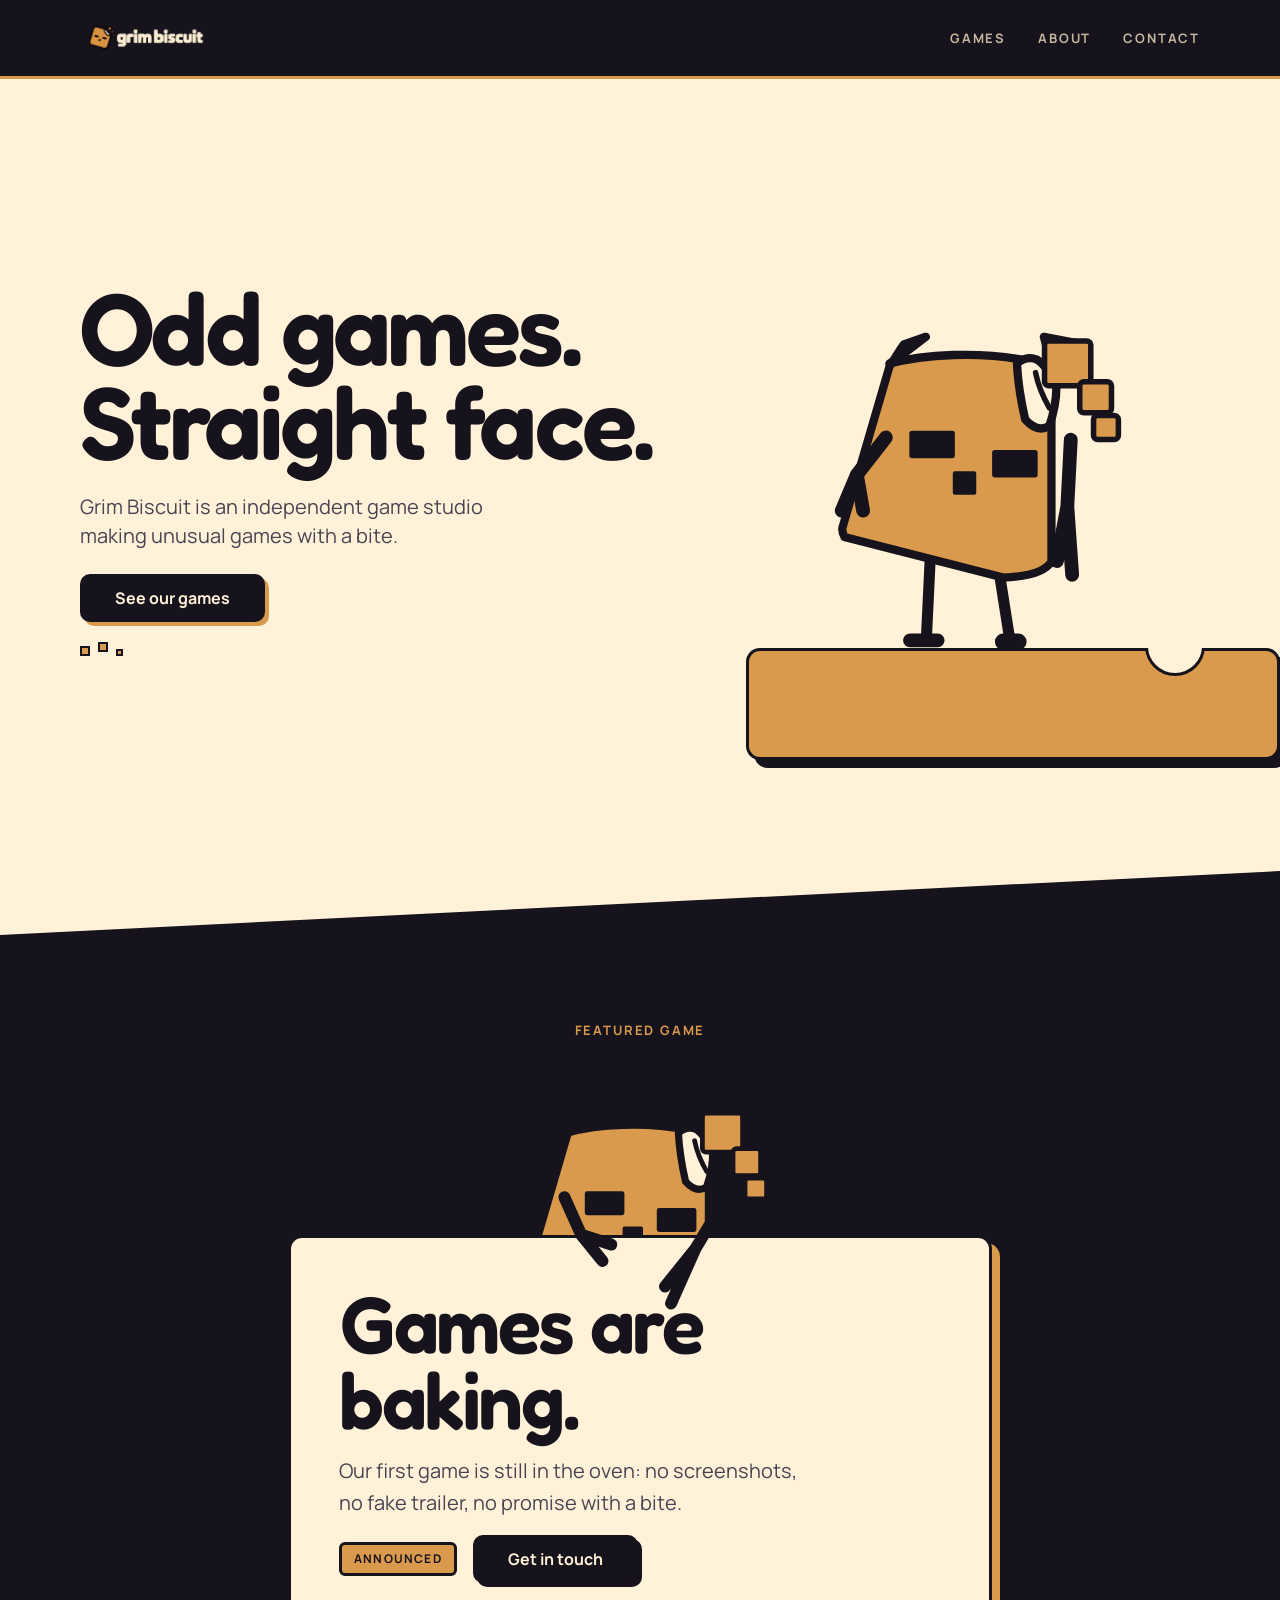
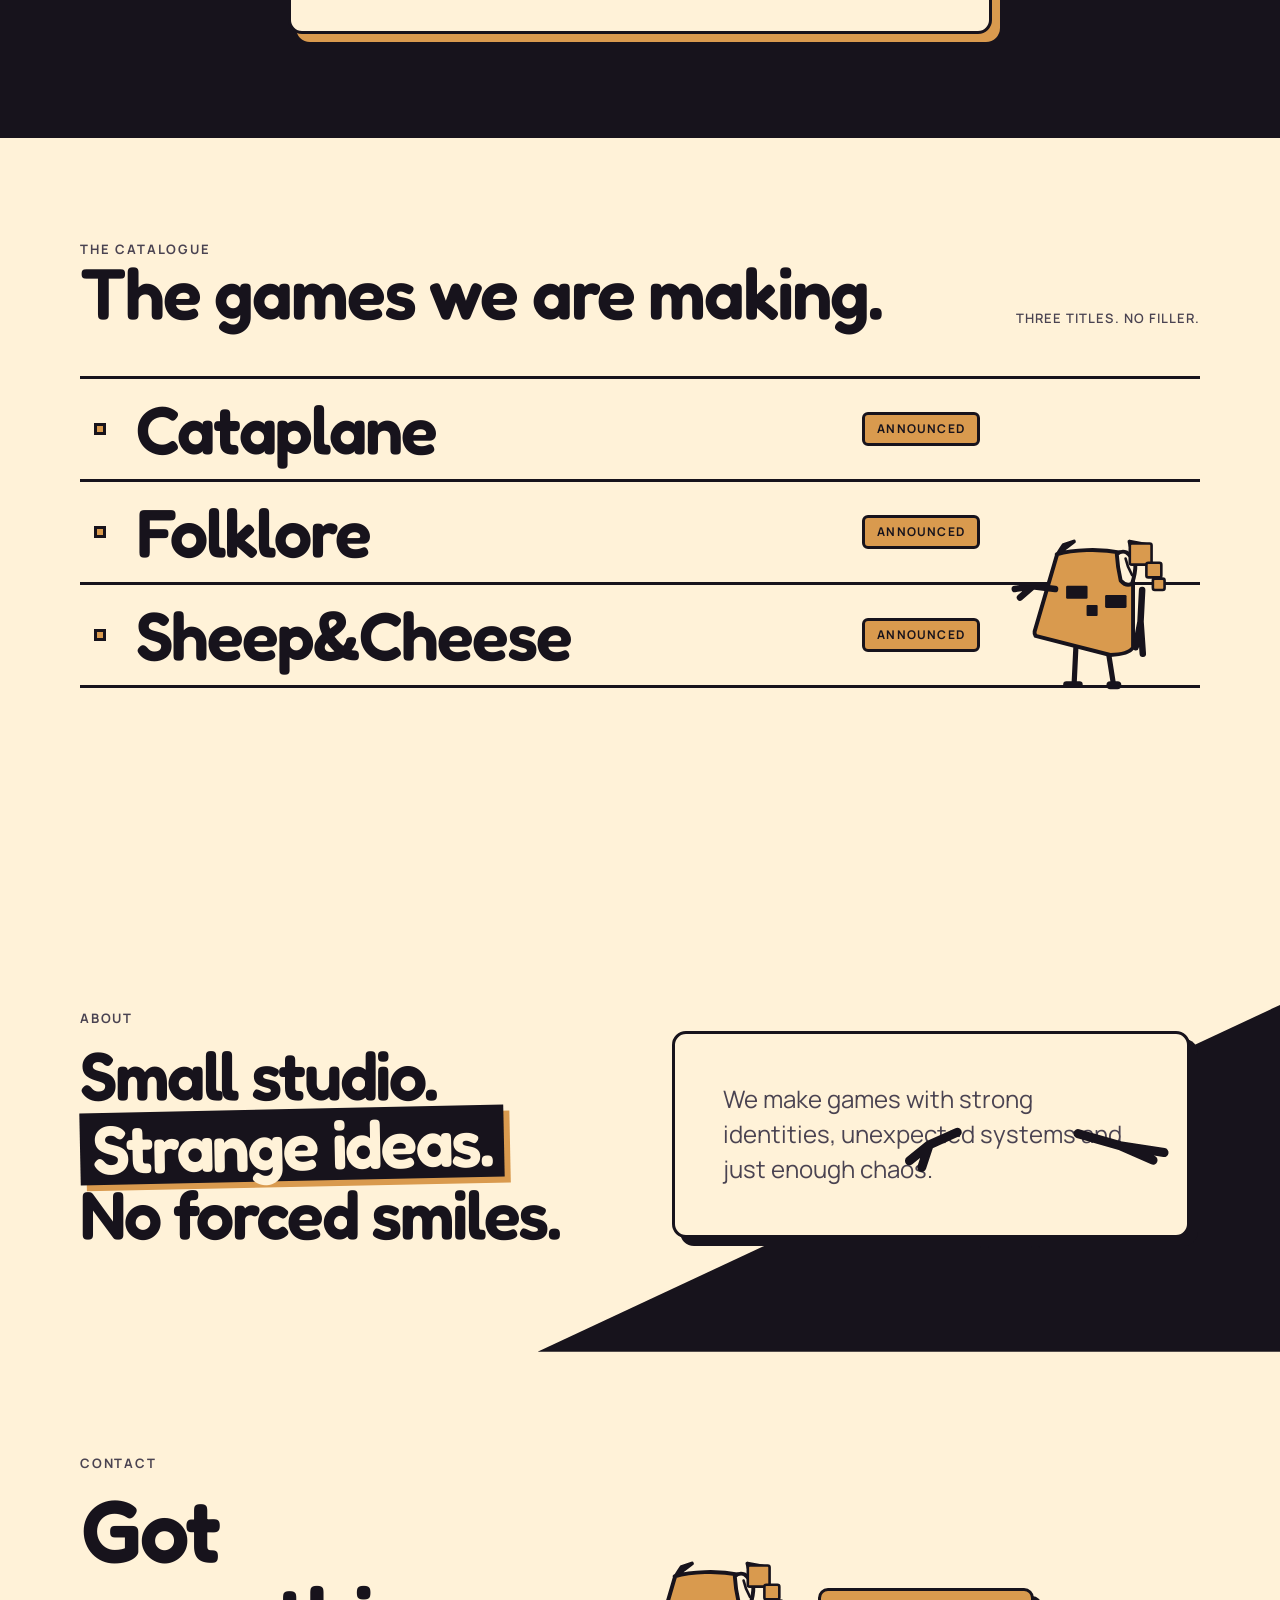
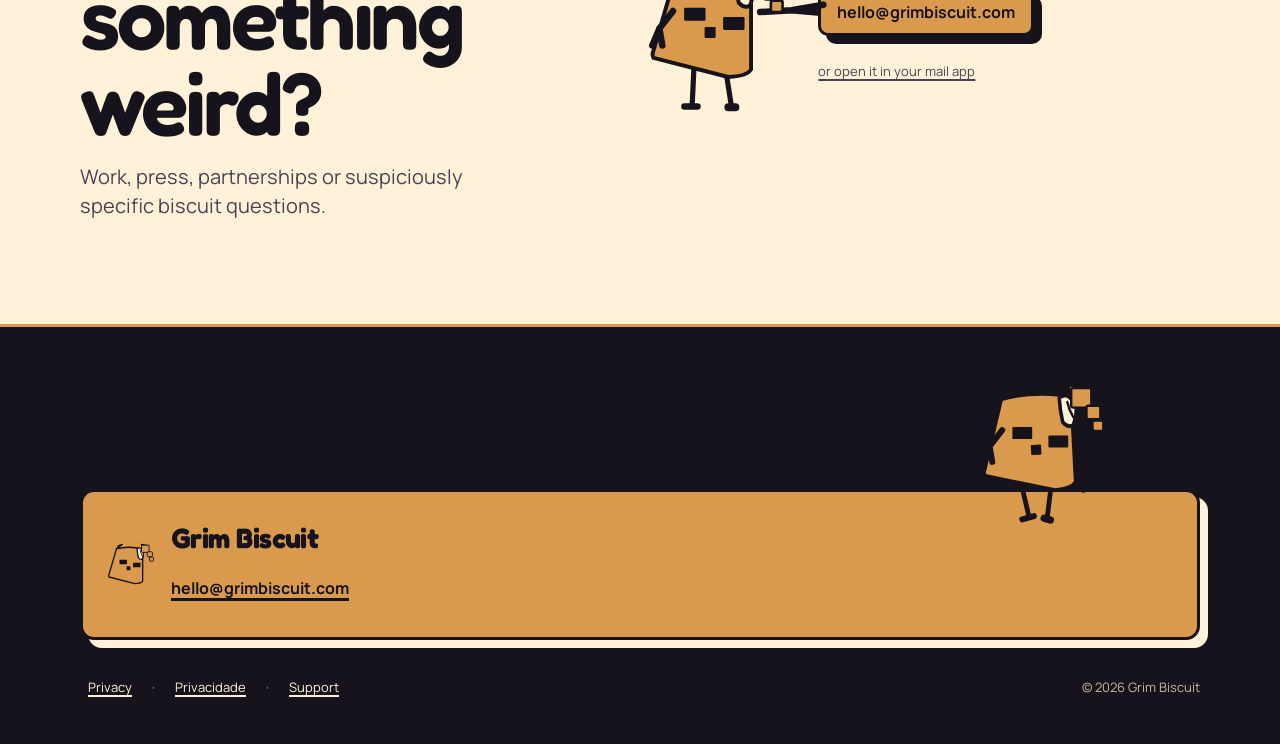
==== index.html @ 2c9b69d3 "Publica site Grim Biscuit" ====
<!DOCTYPE html><html lang="en" class="display_fb883786-module__F76nvG__variable body_460a41cd-module__pSrDgW__variable"><head><meta charSet="utf-8"/><meta name="viewport" content="width=device-width, initial-scale=1"/><link rel="preload" href="/_next/static/media/Fredoka-s.p.3j9n-jqs50_oa.ttf" as="font" crossorigin="" type="font/ttf"/><link rel="preload" href="/_next/static/media/Manrope-s.p.0nrgw8_4xg_io.ttf" as="font" crossorigin="" type="font/ttf"/><link rel="preload" as="image" href="/brand/logo-wordmark.webp"/><link rel="stylesheet" href="/_next/static/chunks/0l8lyw4lh-49i.css" data-precedence="next"/><link rel="stylesheet" href="/_next/static/chunks/3rcil-otatsia.css" data-precedence="next"/><link rel="preload" as="script" fetchPriority="low" href="/_next/static/chunks/3s6nzrbk-8mnv.js"/><script src="/_next/static/chunks/19mx3mg6lkumu.js" async=""></script><script src="/_next/static/chunks/3kmozkq6tgqnz.js" async=""></script><script src="/_next/static/chunks/344n2zhqbh4pn.js" async=""></script><script src="/_next/static/chunks/turbopack-0ol8c8yjy8j3w.js" async=""></script><script src="/_next/static/chunks/0h2qsuyze9ds1.js" async=""></script><script src="/_next/static/chunks/2r3dvkb7lp1qg.js" async=""></script><script src="/_next/static/chunks/08v04-cgp-zya.js" async=""></script><script src="/_next/static/chunks/1h_f3yjgb6d45.js" async=""></script><script src="/_next/static/chunks/0ot25o79k65fx.js" async=""></script><title>Grim Biscuit — Odd games. Straight face.</title><meta name="description" content="Grim Biscuit is an independent game studio making unusual games with a bite."/><link rel="manifest" href="/site.webmanifest"/><link rel="canonical" href="https://grimbiscuit.com/"/><meta property="og:title" content="Grim Biscuit — Odd games. Straight face."/><meta property="og:description" content="Grim Biscuit is an independent game studio making unusual games with a bite."/><meta property="og:url" content="https://grimbiscuit.com/"/><meta property="og:site_name" content="Grim Biscuit"/><meta property="og:image" content="https://grimbiscuit.com/brand/og-cover.png"/><meta property="og:image:width" content="1200"/><meta property="og:image:height" content="630"/><meta property="og:image:alt" content="Grim Biscuit"/><meta property="og:type" content="website"/><meta name="twitter:card" content="summary_large_image"/><meta name="twitter:title" content="Grim Biscuit — Odd games. Straight face."/><meta name="twitter:description" content="Grim Biscuit is an independent game studio making unusual games with a bite."/><meta name="twitter:image" content="https://grimbiscuit.com/brand/og-cover.png"/><link rel="icon" href="/favicon.ico"/><link rel="icon" href="/icons/icon-32.png" type="image/png" sizes="32x32"/><link rel="icon" href="/icons/icon-192.png" type="image/png" sizes="192x192"/><link rel="apple-touch-icon" href="/apple-touch-icon.png" sizes="180x180" type="image/png"/><meta name="next-size-adjust" content=""/><script src="/_next/static/chunks/0cz1d0mv5g_q7.js" noModule=""></script></head><body><div hidden=""><!--$--><!--/$--></div><a class="skip-link" href="#main">Skip to content</a><header class="site-header"><div class="site-header__inner container"><a class="site-header__brand" aria-label="Grim Biscuit" href="/"><span class="brand-mark site-header__mark" data-brand-mark="true"><div class="GrimMascot-module__C0FOjG__wrap GrimMascot-module__C0FOjG__mark" data-mascot-state="idle"><svg viewBox="116 78 428 374" class="GrimMascot-module__C0FOjG__svg GrimMascot-module__C0FOjG__back" data-grim-mascot="true" data-mascot-part="back" role="presentation" aria-hidden="true"><g><g id="mascot-body"><path d="M 220,102 L 252,91 C 242,99 224,113 199,130 C 250,116 330,112 396,125 C 420,132 435,150 441,161 L 423,91 L 480,102 L 480,138 L 441,161 Q 437,174 434,183 L 434,417 Q 420,438 364,440 L 134,381 Q 130,373 131,368 L 199,135 Q 214,110 220,102 Z" fill="#D99A4E" stroke="#17131C" stroke-width="12" stroke-linejoin="round"/><rect x="291" y="286" width="34" height="34" rx="3" fill="#17131C"/></g><g id="mascot-bite-filling"><path d="M 384,130 Q 398,118 413,124 C 420,128 435,145 441,160 C 442,182 437,202 431,220 Q 414,231 396,211 Q 386,168 384,130 Z" fill="#FFF2D8" stroke="#17131C" stroke-width="12" stroke-linejoin="round"/><path d="M 411,143 Q 416,168 431,194" fill="none" stroke="#17131C" stroke-width="8" stroke-linecap="round"/></g><g id="mascot-eye-left"><g transform="translate(261 247)"><rect x="-33" y="-20" width="66" height="40" rx="4" fill="#17131C"/></g></g><g id="mascot-eye-right"><g transform="translate(381 275)"><rect x="-33" y="-20" width="66" height="40" rx="4" fill="#17131C"/></g></g><g id="mascot-crumb-1"><rect x="424" y="97" width="67" height="65" rx="6" fill="#D99A4E" stroke="#17131C" stroke-width="8"/></g><g id="mascot-crumb-2"><rect x="475" y="156" width="46" height="45" rx="6" fill="#D99A4E" stroke="#17131C" stroke-width="8"/></g><g id="mascot-crumb-3"><rect x="495" y="205" width="36" height="35" rx="6" fill="#D99A4E" stroke="#17131C" stroke-width="8"/></g></g></svg></div></span><img alt="Grim Biscuit" loading="eager" width="1086" height="362" decoding="async" data-nimg="1" class="site-header__wordmark" style="color:transparent" src="/brand/logo-wordmark.webp"/></a><nav class="site-nav site-nav--desktop" aria-label="Primary navigation"><a href="#games">Games</a><a href="#about">About</a><a href="#contact">Contact</a></nav><button class="menu-toggle" type="button" aria-expanded="false" aria-controls="mobile-navigation" aria-label="Open navigation menu"><span aria-hidden="true"></span><span aria-hidden="true"></span><span aria-hidden="true"></span></button><nav id="mobile-navigation" class="site-nav site-nav--mobile" aria-label="Mobile navigation" aria-hidden="true"><a tabindex="-1" href="#games">Games</a><a tabindex="-1" href="#about">About</a><a tabindex="-1" href="#contact">Contact</a><a class="btn btn-primary" tabindex="-1" href="#games">See our games</a><a class="site-nav__mail" href="mailto:hello@grimbiscuit.com" tabindex="-1">hello@grimbiscuit.com</a></nav></div></header><div class="scroll-progress" aria-hidden="true"><div class="scroll-progress__bar"></div></div><main id="main"><div class="route-transition"><!--$?--><template id="B:0"></template><div class="loading-screen" role="status" aria-label="Loading"><span class="brand-mark loading-screen__mark" data-brand-mark="true"><div class="GrimMascot-module__C0FOjG__wrap GrimMascot-module__C0FOjG__mark" data-mascot-state="loading"><svg viewBox="116 78 428 374" class="GrimMascot-module__C0FOjG__svg GrimMascot-module__C0FOjG__back" data-grim-mascot="true" data-mascot-part="back" role="presentation" aria-hidden="true"><g><g id="mascot-body"><path d="M 220,102 L 252,91 C 242,99 224,113 199,130 C 250,116 330,112 396,125 C 420,132 435,150 441,161 L 423,91 L 480,102 L 480,138 L 441,161 Q 437,174 434,183 L 434,417 Q 420,438 364,440 L 134,381 Q 130,373 131,368 L 199,135 Q 214,110 220,102 Z" fill="#D99A4E" stroke="#17131C" stroke-width="12" stroke-linejoin="round"/><rect x="291" y="286" width="34" height="34" rx="3" fill="#17131C"/></g><g id="mascot-bite-filling"><path d="M 384,130 Q 398,118 413,124 C 420,128 435,145 441,160 C 442,182 437,202 431,220 Q 414,231 396,211 Q 386,168 384,130 Z" fill="#FFF2D8" stroke="#17131C" stroke-width="12" stroke-linejoin="round"/><path d="M 411,143 Q 416,168 431,194" fill="none" stroke="#17131C" stroke-width="8" stroke-linecap="round"/></g><g id="mascot-eye-left"><g transform="translate(261 247)"><rect x="-33" y="-20" width="66" height="40" rx="4" fill="#17131C"/></g></g><g id="mascot-eye-right"><g transform="translate(381 275)"><rect x="-33" y="-20" width="66" height="40" rx="4" fill="#17131C"/></g></g><g id="mascot-crumb-1"><rect x="424" y="97" width="67" height="65" rx="6" fill="#D99A4E" stroke="#17131C" stroke-width="8"/></g><g id="mascot-crumb-2"><rect x="475" y="156" width="46" height="45" rx="6" fill="#D99A4E" stroke="#17131C" stroke-width="8"/></g><g id="mascot-crumb-3"><rect x="495" y="205" width="36" height="35" rx="6" fill="#D99A4E" stroke="#17131C" stroke-width="8"/></g></g></svg></div></span></div><!--/$--></div></main><footer class="site-footer" data-scene="sit"><div class="site-footer__inner container"><div class="sit" style="--m-body-bottom:0.696875" data-sit="true" data-kicking="false"><div class="sit__mascot" aria-hidden="true"><div class="GrimMascot-module__C0FOjG__wrap" data-mascot-state="idle"><svg viewBox="0 0 640 640" class="GrimMascot-module__C0FOjG__svg GrimMascot-module__C0FOjG__back" data-grim-mascot="true" data-mascot-part="back" role="presentation" aria-hidden="true"><g><g id="mascot-leg-left" transform="rotate(-16 258 418)"><path d="M 258,418 L 253,523" fill="none" stroke="#17131C" stroke-width="16" stroke-linecap="round"/><path d="M 229,531 L 269,531" fill="none" stroke="#17131C" stroke-width="20" stroke-linecap="round"/></g><g id="mascot-leg-right" transform="rotate(16 357 424)"><path d="M 357,424 L 373,526" fill="none" stroke="#17131C" stroke-width="16" stroke-linecap="round"/><path d="M 364,533 L 386,533" fill="none" stroke="#17131C" stroke-width="24" stroke-linecap="round"/></g><g id="mascot-body" transform="rotate(-3 299 321)"><path d="M 220,102 L 252,91 C 242,99 224,113 199,130 C 250,116 330,112 396,125 C 420,132 435,150 441,161 L 423,91 L 480,102 L 480,138 L 441,161 Q 437,174 434,183 L 434,417 Q 420,438 364,440 L 134,381 Q 130,373 131,368 L 199,135 Q 214,110 220,102 Z" fill="#D99A4E" stroke="#17131C" stroke-width="12" stroke-linejoin="round"/><rect x="291" y="286" width="34" height="34" rx="3" fill="#17131C"/></g><g id="mascot-bite-filling"><path d="M 384,130 Q 398,118 413,124 C 420,128 435,145 441,160 C 442,182 437,202 431,220 Q 414,231 396,211 Q 386,168 384,130 Z" fill="#FFF2D8" stroke="#17131C" stroke-width="12" stroke-linejoin="round"/><path d="M 411,143 Q 416,168 431,194" fill="none" stroke="#17131C" stroke-width="8" stroke-linecap="round"/></g><g id="mascot-arm-left"><path d="M 194,237 L 152,291 M 152,291 L 130,343 M 152,291 L 161,343" fill="none" stroke="#17131C" stroke-width="20" stroke-linecap="round"/></g><g id="mascot-arm-right"><path d="M 462,240 L 457,337 M 457,337 L 442,416 M 457,337 L 464,436" fill="none" stroke="#17131C" stroke-width="20" stroke-linecap="round"/></g><g id="mascot-eye-left"><g transform="translate(261 247)"><rect x="-33" y="-20" width="66" height="40" rx="4" fill="#17131C"/></g></g><g id="mascot-eye-right"><g transform="translate(381 275)"><rect x="-33" y="-20" width="66" height="40" rx="4" fill="#17131C"/></g></g><g id="mascot-crumb-1"><rect x="424" y="97" width="67" height="65" rx="6" fill="#D99A4E" stroke="#17131C" stroke-width="8"/></g><g id="mascot-crumb-2"><rect x="475" y="156" width="46" height="45" rx="6" fill="#D99A4E" stroke="#17131C" stroke-width="8"/></g><g id="mascot-crumb-3"><rect x="495" y="205" width="36" height="35" rx="6" fill="#D99A4E" stroke="#17131C" stroke-width="8"/></g></g></svg></div></div><div class="sit__panel"><a class="site-footer__mark" aria-label="Grim Biscuit" href="/"><span class="brand-mark" data-brand-mark="true"><div class="GrimMascot-module__C0FOjG__wrap GrimMascot-module__C0FOjG__mark" data-mascot-state="idle"><svg viewBox="116 78 428 374" class="GrimMascot-module__C0FOjG__svg GrimMascot-module__C0FOjG__back" data-grim-mascot="true" data-mascot-part="back" role="presentation" aria-hidden="true"><g><g id="mascot-body"><path d="M 220,102 L 252,91 C 242,99 224,113 199,130 C 250,116 330,112 396,125 C 420,132 435,150 441,161 L 423,91 L 480,102 L 480,138 L 441,161 Q 437,174 434,183 L 434,417 Q 420,438 364,440 L 134,381 Q 130,373 131,368 L 199,135 Q 214,110 220,102 Z" fill="#D99A4E" stroke="#17131C" stroke-width="12" stroke-linejoin="round"/><rect x="291" y="286" width="34" height="34" rx="3" fill="#17131C"/></g><g id="mascot-bite-filling"><path d="M 384,130 Q 398,118 413,124 C 420,128 435,145 441,160 C 442,182 437,202 431,220 Q 414,231 396,211 Q 386,168 384,130 Z" fill="#FFF2D8" stroke="#17131C" stroke-width="12" stroke-linejoin="round"/><path d="M 411,143 Q 416,168 431,194" fill="none" stroke="#17131C" stroke-width="8" stroke-linecap="round"/></g><g id="mascot-eye-left"><g transform="translate(261 247)"><rect x="-33" y="-20" width="66" height="40" rx="4" fill="#17131C"/></g></g><g id="mascot-eye-right"><g transform="translate(381 275)"><rect x="-33" y="-20" width="66" height="40" rx="4" fill="#17131C"/></g></g><g id="mascot-crumb-1"><rect x="424" y="97" width="67" height="65" rx="6" fill="#D99A4E" stroke="#17131C" stroke-width="8"/></g><g id="mascot-crumb-2"><rect x="475" y="156" width="46" height="45" rx="6" fill="#D99A4E" stroke="#17131C" stroke-width="8"/></g><g id="mascot-crumb-3"><rect x="495" y="205" width="36" height="35" rx="6" fill="#D99A4E" stroke="#17131C" stroke-width="8"/></g></g></svg></div></span></a><div class="site-footer__copy"><p class="site-footer__name">Grim Biscuit</p><a class="site-footer__mail" href="mailto:hello@grimbiscuit.com" data-footer-mail="true">hello@grimbiscuit.com</a></div></div></div><div class="site-footer__meta"><p class="site-footer__legal"><a href="/privacy/">Privacy</a><span aria-hidden="true">·</span><a href="/privacidade/">Privacidade</a><span aria-hidden="true">·</span><a href="/support/">Support</a></p><p class="site-footer__copyright">© <!-- -->2026<!-- --> <!-- -->Grim Biscuit</p></div></div></footer><noscript><style>[hidden]{display:block !important}</style></noscript><script type="application/ld+json">{"@context":"https://schema.org","@type":"Organization","name":"Grim Biscuit","url":"https://grimbiscuit.com","logo":"https://grimbiscuit.com/brand/logo-mark.webp","email":"hello@grimbiscuit.com"}</script><script>requestAnimationFrame(function(){$RT=performance.now()});</script><script src="/_next/static/chunks/3s6nzrbk-8mnv.js" id="_R_" async=""></script><div hidden id="S:0"><section class="hero" aria-labelledby="hero-title" data-scene="stage"><div class="hero__inner container"><div class="hero__copy"><div class="reveal" data-reveal="true" style="--reveal-delay:0ms"><h1 id="hero-title"><span>Odd games.</span> <span>Straight face.</span></h1></div><div class="reveal" data-reveal="true" style="--reveal-delay:70ms"><p class="hero__lede lede">Grim Biscuit is an independent game studio making unusual games with a bite.</p></div><div class="reveal hero__cta-reveal" data-reveal="true" style="--reveal-delay:140ms"><div class="magnetic hero__cta-wrap"><a class="btn btn-primary btn--block" href="#games" data-biscuit-cta="true">See our games</a></div></div><div class="reveal hero__motif" data-reveal="true" style="--reveal-delay:210ms"><span class="crumbs" aria-hidden="true"><span></span><span></span><span></span></span></div></div><div class="hero__stage" style="--m-ground:0.8484375" data-stage="true" data-pressed="false"><div class="hero__mascot"><div class="GrimMascot-module__C0FOjG__wrap" data-mascot-state="idle"><svg viewBox="0 0 640 640" class="GrimMascot-module__C0FOjG__svg GrimMascot-module__C0FOjG__back" data-grim-mascot="true" data-mascot-part="back" role="presentation" aria-hidden="true"><g><g id="mascot-leg-left"><path d="M 258,418 L 253,523" fill="none" stroke="#17131C" stroke-width="16" stroke-linecap="round"/><path d="M 229,531 L 269,531" fill="none" stroke="#17131C" stroke-width="20" stroke-linecap="round"/></g><g id="mascot-leg-right"><path d="M 357,424 L 373,526" fill="none" stroke="#17131C" stroke-width="16" stroke-linecap="round"/><path d="M 364,533 L 386,533" fill="none" stroke="#17131C" stroke-width="24" stroke-linecap="round"/></g><g id="mascot-body"><path d="M 220,102 L 252,91 C 242,99 224,113 199,130 C 250,116 330,112 396,125 C 420,132 435,150 441,161 L 423,91 L 480,102 L 480,138 L 441,161 Q 437,174 434,183 L 434,417 Q 420,438 364,440 L 134,381 Q 130,373 131,368 L 199,135 Q 214,110 220,102 Z" fill="#D99A4E" stroke="#17131C" stroke-width="12" stroke-linejoin="round"/><rect x="291" y="286" width="34" height="34" rx="3" fill="#17131C"/></g><g id="mascot-bite-filling"><path d="M 384,130 Q 398,118 413,124 C 420,128 435,145 441,160 C 442,182 437,202 431,220 Q 414,231 396,211 Q 386,168 384,130 Z" fill="#FFF2D8" stroke="#17131C" stroke-width="12" stroke-linejoin="round"/><path d="M 411,143 Q 416,168 431,194" fill="none" stroke="#17131C" stroke-width="8" stroke-linecap="round"/></g><g id="mascot-arm-left"><path d="M 194,237 L 152,291 M 152,291 L 130,343 M 152,291 L 161,343" fill="none" stroke="#17131C" stroke-width="20" stroke-linecap="round"/></g><g id="mascot-arm-right"><path d="M 462,240 L 457,337 M 457,337 L 442,416 M 457,337 L 464,436" fill="none" stroke="#17131C" stroke-width="20" stroke-linecap="round"/></g><g id="mascot-eye-left"><g transform="translate(261 247)"><rect x="-33" y="-20" width="66" height="40" rx="4" fill="#17131C"/></g></g><g id="mascot-eye-right"><g transform="translate(381 275)"><rect x="-33" y="-20" width="66" height="40" rx="4" fill="#17131C"/></g></g><g id="mascot-crumb-1"><rect x="424" y="97" width="67" height="65" rx="6" fill="#D99A4E" stroke="#17131C" stroke-width="8"/></g><g id="mascot-crumb-2"><rect x="475" y="156" width="46" height="45" rx="6" fill="#D99A4E" stroke="#17131C" stroke-width="8"/></g><g id="mascot-crumb-3"><rect x="495" y="205" width="36" height="35" rx="6" fill="#D99A4E" stroke="#17131C" stroke-width="8"/></g></g></svg></div></div><div class="hero__slab" aria-hidden="true"><span class="hero__slab-bite"></span></div></div></div></section><section id="games" class="section charcoal-block featured featured--empty" aria-labelledby="featured-title" data-scene="hug"><div class="container featured-empty__inner"><p class="eyebrow featured-empty__eyebrow">Featured game</p><div class="reveal featured-empty__panel" data-reveal="true" style="--reveal-delay:0ms"><div class="hug" style="--m-ledge:0.46875" data-hug="true" data-squeezed="false"><div class="hug__mascot" aria-hidden="true"><div class="GrimMascot-module__C0FOjG__wrap" data-mascot-state="idle"><svg viewBox="0 0 640 640" class="GrimMascot-module__C0FOjG__svg GrimMascot-module__C0FOjG__back" data-grim-mascot="true" data-mascot-part="back" role="presentation" aria-hidden="true"><g><g id="mascot-leg-left"><path d="M 258,418 L 253,523" fill="none" stroke="#17131C" stroke-width="16" stroke-linecap="round"/><path d="M 229,531 L 269,531" fill="none" stroke="#17131C" stroke-width="20" stroke-linecap="round"/></g><g id="mascot-leg-right"><path d="M 357,424 L 373,526" fill="none" stroke="#17131C" stroke-width="16" stroke-linecap="round"/><path d="M 364,533 L 386,533" fill="none" stroke="#17131C" stroke-width="24" stroke-linecap="round"/></g><g id="mascot-body"><path d="M 220,102 L 252,91 C 242,99 224,113 199,130 C 250,116 330,112 396,125 C 420,132 435,150 441,161 L 423,91 L 480,102 L 480,138 L 441,161 Q 437,174 434,183 L 434,417 Q 420,438 364,440 L 134,381 Q 130,373 131,368 L 199,135 Q 214,110 220,102 Z" fill="#D99A4E" stroke="#17131C" stroke-width="12" stroke-linejoin="round"/><rect x="291" y="286" width="34" height="34" rx="3" fill="#17131C"/></g><g id="mascot-bite-filling"><path d="M 384,130 Q 398,118 413,124 C 420,128 435,145 441,160 C 442,182 437,202 431,220 Q 414,231 396,211 Q 386,168 384,130 Z" fill="#FFF2D8" stroke="#17131C" stroke-width="12" stroke-linejoin="round"/><path d="M 411,143 Q 416,168 431,194" fill="none" stroke="#17131C" stroke-width="8" stroke-linecap="round"/></g><g id="mascot-eye-left"><g transform="translate(261 247)"><rect x="-33" y="-20" width="66" height="40" rx="4" fill="#17131C"/></g></g><g id="mascot-eye-right"><g transform="translate(381 275)"><rect x="-33" y="-20" width="66" height="40" rx="4" fill="#17131C"/></g></g><g id="mascot-crumb-1"><rect x="424" y="97" width="67" height="65" rx="6" fill="#D99A4E" stroke="#17131C" stroke-width="8"/></g><g id="mascot-crumb-2"><rect x="475" y="156" width="46" height="45" rx="6" fill="#D99A4E" stroke="#17131C" stroke-width="8"/></g><g id="mascot-crumb-3"><rect x="495" y="205" width="36" height="35" rx="6" fill="#D99A4E" stroke="#17131C" stroke-width="8"/></g></g></svg><svg viewBox="0 0 640 640" class="GrimMascot-module__C0FOjG__svg GrimMascot-module__C0FOjG__front" data-grim-mascot="true" data-mascot-part="front" role="presentation" aria-hidden="true"><g><g id="mascot-arm-left" transform="rotate(-62 194 237)"><path d="M 194,237 L 152,291 M 152,291 L 130,343 M 152,291 L 161,343" fill="none" stroke="#17131C" stroke-width="20" stroke-linecap="round"/></g><g id="mascot-arm-right" transform="rotate(28 462 240)"><path d="M 462,240 L 457,337 M 457,337 L 442,416 M 457,337 L 464,436" fill="none" stroke="#17131C" stroke-width="20" stroke-linecap="round"/></g></g></svg></div></div><div class="hug__panel"><h2 id="featured-title">Games are baking.</h2><p class="featured-empty__copy">Our first game is still in the oven: no screenshots, no fake trailer, no promise with a bite.</p><div class="featured-empty__actions"><span class="badge">Announced</span><a class="btn btn-primary" href="#contact">Get in touch</a></div></div></div></div></div></section><section class="section games-section games-section--planned" aria-labelledby="planned-games-title" data-scene="push"><div class="container"><div class="reveal" data-reveal="true" style="--reveal-delay:0ms"><div class="section-heading"><div><p class="eyebrow">The catalogue</p><h2 id="planned-games-title">The games we are making.</h2></div><p class="section-heading__note">Three titles. No filler.</p></div></div><div class="push" style="--m-ground:0.8484375" data-push="true"><ol class="planned-games-list"><li class="planned-game" data-planned-game="cataplane" data-pushed="false"><div class="planned-game__inner" tabindex="0"><span class="planned-game__index" aria-hidden="true"><span class="planned-game__bullet"></span></span><h3>Cataplane</h3><span class="tag planned-game__status">Announced</span></div></li><li class="planned-game" data-planned-game="folklore" data-pushed="false"><div class="planned-game__inner" tabindex="0"><span class="planned-game__index" aria-hidden="true"><span class="planned-game__bullet"></span></span><h3>Folklore</h3><span class="tag planned-game__status">Announced</span></div></li><li class="planned-game" data-planned-game="sheep-and-cheese" data-pushed="false"><div class="planned-game__inner" tabindex="0"><span class="planned-game__index" aria-hidden="true"><span class="planned-game__bullet"></span></span><h3>Sheep&amp;Cheese</h3><span class="tag planned-game__status">Announced</span></div></li></ol><div class="push__mascot" aria-hidden="true"><div class="GrimMascot-module__C0FOjG__wrap" data-mascot-state="idle"><svg viewBox="0 0 640 640" class="GrimMascot-module__C0FOjG__svg GrimMascot-module__C0FOjG__back" data-grim-mascot="true" data-mascot-part="back" role="presentation" aria-hidden="true"><g><g id="mascot-leg-left"><path d="M 258,418 L 253,523" fill="none" stroke="#17131C" stroke-width="16" stroke-linecap="round"/><path d="M 229,531 L 269,531" fill="none" stroke="#17131C" stroke-width="20" stroke-linecap="round"/></g><g id="mascot-leg-right"><path d="M 357,424 L 373,526" fill="none" stroke="#17131C" stroke-width="16" stroke-linecap="round"/><path d="M 364,533 L 386,533" fill="none" stroke="#17131C" stroke-width="24" stroke-linecap="round"/></g><g id="mascot-body"><path d="M 220,102 L 252,91 C 242,99 224,113 199,130 C 250,116 330,112 396,125 C 420,132 435,150 441,161 L 423,91 L 480,102 L 480,138 L 441,161 Q 437,174 434,183 L 434,417 Q 420,438 364,440 L 134,381 Q 130,373 131,368 L 199,135 Q 214,110 220,102 Z" fill="#D99A4E" stroke="#17131C" stroke-width="12" stroke-linejoin="round"/><rect x="291" y="286" width="34" height="34" rx="3" fill="#17131C"/></g><g id="mascot-bite-filling"><path d="M 384,130 Q 398,118 413,124 C 420,128 435,145 441,160 C 442,182 437,202 431,220 Q 414,231 396,211 Q 386,168 384,130 Z" fill="#FFF2D8" stroke="#17131C" stroke-width="12" stroke-linejoin="round"/><path d="M 411,143 Q 416,168 431,194" fill="none" stroke="#17131C" stroke-width="8" stroke-linecap="round"/></g><g id="mascot-arm-left"><path d="M 194,237 L 152,291 M 152,291 L 130,343 M 152,291 L 161,343" fill="none" stroke="#17131C" stroke-width="20" stroke-linecap="round"/></g><g id="mascot-arm-right"><path d="M 462,240 L 457,337 M 457,337 L 442,416 M 457,337 L 464,436" fill="none" stroke="#17131C" stroke-width="20" stroke-linecap="round"/></g><g id="mascot-eye-left"><g transform="translate(261 247)"><rect x="-33" y="-20" width="66" height="40" rx="4" fill="#17131C"/></g></g><g id="mascot-eye-right"><g transform="translate(381 275)"><rect x="-33" y="-20" width="66" height="40" rx="4" fill="#17131C"/></g></g><g id="mascot-crumb-1"><rect x="424" y="97" width="67" height="65" rx="6" fill="#D99A4E" stroke="#17131C" stroke-width="8"/></g><g id="mascot-crumb-2"><rect x="475" y="156" width="46" height="45" rx="6" fill="#D99A4E" stroke="#17131C" stroke-width="8"/></g><g id="mascot-crumb-3"><rect x="495" y="205" width="36" height="35" rx="6" fill="#D99A4E" stroke="#17131C" stroke-width="8"/></g></g></svg></div></div></div></div></section><section id="about" class="section about" aria-labelledby="about-title" data-scene="hang"><div class="container about__inner"><div class="reveal about__head" data-reveal="true" style="--reveal-delay:0ms"><p class="eyebrow">About</p><h2 id="about-title" class="about__title"><span>Small studio.</span> <span class="about__hl">Strange ideas.</span> <span>No forced smiles.</span></h2></div><div class="hang" style="--m-ledge:0.46875" data-hang="true" data-ducked="false"><div class="hang__mascot" aria-hidden="true"><div class="GrimMascot-module__C0FOjG__wrap" data-mascot-state="peek"><svg viewBox="0 0 640 640" class="GrimMascot-module__C0FOjG__svg GrimMascot-module__C0FOjG__back" data-grim-mascot="true" data-mascot-part="back" role="presentation" aria-hidden="true"><g transform="translate(0 288)"><g id="mascot-leg-left"><path d="M 258,418 L 253,523" fill="none" stroke="#17131C" stroke-width="16" stroke-linecap="round"/><path d="M 229,531 L 269,531" fill="none" stroke="#17131C" stroke-width="20" stroke-linecap="round"/></g><g id="mascot-leg-right"><path d="M 357,424 L 373,526" fill="none" stroke="#17131C" stroke-width="16" stroke-linecap="round"/><path d="M 364,533 L 386,533" fill="none" stroke="#17131C" stroke-width="24" stroke-linecap="round"/></g><g id="mascot-body"><path d="M 220,102 L 252,91 C 242,99 224,113 199,130 C 250,116 330,112 396,125 C 420,132 435,150 441,161 L 423,91 L 480,102 L 480,138 L 441,161 Q 437,174 434,183 L 434,417 Q 420,438 364,440 L 134,381 Q 130,373 131,368 L 199,135 Q 214,110 220,102 Z" fill="#D99A4E" stroke="#17131C" stroke-width="12" stroke-linejoin="round"/><rect x="291" y="286" width="34" height="34" rx="3" fill="#17131C"/></g><g id="mascot-bite-filling"><path d="M 384,130 Q 398,118 413,124 C 420,128 435,145 441,160 C 442,182 437,202 431,220 Q 414,231 396,211 Q 386,168 384,130 Z" fill="#FFF2D8" stroke="#17131C" stroke-width="12" stroke-linejoin="round"/><path d="M 411,143 Q 416,168 431,194" fill="none" stroke="#17131C" stroke-width="8" stroke-linecap="round"/></g><g id="mascot-eye-left"><g transform="translate(261 247)"><rect x="-33" y="-20" width="66" height="40" rx="4" fill="#17131C"/></g></g><g id="mascot-eye-right"><g transform="translate(381 275)"><rect x="-33" y="-20" width="66" height="40" rx="4" fill="#17131C"/></g></g><g id="mascot-crumb-1"><rect x="424" y="97" width="67" height="65" rx="6" fill="#D99A4E" stroke="#17131C" stroke-width="8"/></g><g id="mascot-crumb-2"><rect x="475" y="156" width="46" height="45" rx="6" fill="#D99A4E" stroke="#17131C" stroke-width="8"/></g><g id="mascot-crumb-3"><rect x="495" y="205" width="36" height="35" rx="6" fill="#D99A4E" stroke="#17131C" stroke-width="8"/></g></g></svg><svg viewBox="0 0 640 640" class="GrimMascot-module__C0FOjG__svg GrimMascot-module__C0FOjG__front" data-grim-mascot="true" data-mascot-part="front" role="presentation" aria-hidden="true"><g transform="translate(0 288)"><g id="mascot-arm-left" transform="rotate(28 194 237)"><path d="M 194,237 L 152,291 M 152,291 L 130,343 M 152,291 L 161,343" fill="none" stroke="#17131C" stroke-width="20" stroke-linecap="round"/></g><g id="mascot-arm-right" transform="rotate(-77 462 240)"><path d="M 462,240 L 457,337 M 457,337 L 442,416 M 457,337 L 464,436" fill="none" stroke="#17131C" stroke-width="20" stroke-linecap="round"/></g></g></svg></div></div><div class="hang__card"><p class="lede about__lede">We make games with strong identities, unexpected systems and just enough chaos.</p></div></div></div></section><section id="contact" class="section contact" aria-labelledby="contact-title" data-scene="hold"><div class="container contact__inner"><div class="reveal contact__copy" data-reveal="true" style="--reveal-delay:0ms"><p class="eyebrow">Contact</p><h2 id="contact-title">Got something weird?</h2><p class="lede">Work, press, partnerships or suspiciously specific biscuit questions.</p></div><div class="hold" style="--m-hand:0.375;--m-ground:0.8484375" data-hold="true" data-tugged="false"><div class="hold__mascot" aria-hidden="true"><div class="GrimMascot-module__C0FOjG__wrap" data-mascot-state="idle"><svg viewBox="0 0 640 640" class="GrimMascot-module__C0FOjG__svg GrimMascot-module__C0FOjG__back" data-grim-mascot="true" data-mascot-part="back" role="presentation" aria-hidden="true"><g><g id="mascot-leg-left"><path d="M 258,418 L 253,523" fill="none" stroke="#17131C" stroke-width="16" stroke-linecap="round"/><path d="M 229,531 L 269,531" fill="none" stroke="#17131C" stroke-width="20" stroke-linecap="round"/></g><g id="mascot-leg-right"><path d="M 357,424 L 373,526" fill="none" stroke="#17131C" stroke-width="16" stroke-linecap="round"/><path d="M 364,533 L 386,533" fill="none" stroke="#17131C" stroke-width="24" stroke-linecap="round"/></g><g id="mascot-body"><path d="M 220,102 L 252,91 C 242,99 224,113 199,130 C 250,116 330,112 396,125 C 420,132 435,150 441,161 L 423,91 L 480,102 L 480,138 L 441,161 Q 437,174 434,183 L 434,417 Q 420,438 364,440 L 134,381 Q 130,373 131,368 L 199,135 Q 214,110 220,102 Z" fill="#D99A4E" stroke="#17131C" stroke-width="12" stroke-linejoin="round"/><rect x="291" y="286" width="34" height="34" rx="3" fill="#17131C"/></g><g id="mascot-bite-filling"><path d="M 384,130 Q 398,118 413,124 C 420,128 435,145 441,160 C 442,182 437,202 431,220 Q 414,231 396,211 Q 386,168 384,130 Z" fill="#FFF2D8" stroke="#17131C" stroke-width="12" stroke-linejoin="round"/><path d="M 411,143 Q 416,168 431,194" fill="none" stroke="#17131C" stroke-width="8" stroke-linecap="round"/></g><g id="mascot-arm-left"><path d="M 194,237 L 152,291 M 152,291 L 130,343 M 152,291 L 161,343" fill="none" stroke="#17131C" stroke-width="20" stroke-linecap="round"/></g><g id="mascot-arm-right"><path d="M 462,240 L 457,337 M 457,337 L 442,416 M 457,337 L 464,436" fill="none" stroke="#17131C" stroke-width="20" stroke-linecap="round"/></g><g id="mascot-eye-left"><g transform="translate(261 247)"><rect x="-33" y="-20" width="66" height="40" rx="4" fill="#17131C"/></g></g><g id="mascot-eye-right"><g transform="translate(381 275)"><rect x="-33" y="-20" width="66" height="40" rx="4" fill="#17131C"/></g></g><g id="mascot-crumb-1"><rect x="424" y="97" width="67" height="65" rx="6" fill="#D99A4E" stroke="#17131C" stroke-width="8"/></g><g id="mascot-crumb-2"><rect x="475" y="156" width="46" height="45" rx="6" fill="#D99A4E" stroke="#17131C" stroke-width="8"/></g><g id="mascot-crumb-3"><rect x="495" y="205" width="36" height="35" rx="6" fill="#D99A4E" stroke="#17131C" stroke-width="8"/></g></g></svg></div></div><div class="hold__button"><button type="button" class="btn btn-accent btn--block" data-biscuit-cta="true" data-contact-cta="true">hello@grimbiscuit.com</button><span class="visually-hidden" role="status" aria-live="polite"></span><a class="contact__mailto" href="mailto:hello@grimbiscuit.com">or open it in your mail app</a></div></div></div></section><!--$--><!--/$--></div><script>$RB=[];$RV=function(a){$RT=performance.now();for(var b=0;b<a.length;b+=2){var c=a[b],e=a[b+1];null!==e.parentNode&&e.parentNode.removeChild(e);var f=c.parentNode;if(f){var g=c.previousSibling,h=0;do{if(c&&8===c.nodeType){var d=c.data;if("/$"===d||"/&"===d)if(0===h)break;else h--;else"$"!==d&&"$?"!==d&&"$~"!==d&&"$!"!==d&&"&"!==d||h++}d=c.nextSibling;f.removeChild(c);c=d}while(c);for(;e.firstChild;)f.insertBefore(e.firstChild,c);g.data="$";g._reactRetry&&requestAnimationFrame(g._reactRetry)}}a.length=0};
$RC=function(a,b){if(b=document.getElementById(b))(a=document.getElementById(a))?(a.previousSibling.data="$~",$RB.push(a,b),2===$RB.length&&("number"!==typeof $RT?requestAnimationFrame($RV.bind(null,$RB)):(a=performance.now(),setTimeout($RV.bind(null,$RB),2300>a&&2E3<a?2300-a:$RT+300-a)))):b.parentNode.removeChild(b)};$RC("B:0","S:0")</script><script>(self.__next_f=self.__next_f||[]).push([0])</script><script>self.__next_f.push([1,"1:I[39756,[\"/_next/static/chunks/0h2qsuyze9ds1.js\",\"/_next/static/chunks/2r3dvkb7lp1qg.js\",\"/_next/static/chunks/08v04-cgp-zya.js\"],\"LoadingBoundaryProvider\"]\n2:I[46508,[\"/_next/static/chunks/0h2qsuyze9ds1.js\",\"/_next/static/chunks/2r3dvkb7lp1qg.js\",\"/_next/static/chunks/08v04-cgp-zya.js\"],\"BrandMark\"]\n3:\"$Sreact.fragment\"\n4:I[36852,[\"/_next/static/chunks/0h2qsuyze9ds1.js\",\"/_next/static/chunks/2r3dvkb7lp1qg.js\",\"/_next/static/chunks/08v04-cgp-zya.js\"],\"SiteHeader\"]\n5:I[46083,[\"/_next/static/chunks/0h2qsuyze9ds1.js\",\"/_next/static/chunks/2r3dvkb7lp1qg.js\",\"/_next/static/chunks/08v04-cgp-zya.js\"],\"ScrollProgress\"]\n6:I[76902,[\"/_next/static/chunks/0h2qsuyze9ds1.js\",\"/_next/static/chunks/2r3dvkb7lp1qg.js\",\"/_next/static/chunks/08v04-cgp-zya.js\"],\"RouteTransition\"]\n7:I[39756,[\"/_next/static/chunks/0h2qsuyze9ds1.js\",\"/_next/static/chunks/2r3dvkb7lp1qg.js\",\"/_next/static/chunks/08v04-cgp-zya.js\"],\"default\"]\n8:I[37457,[\"/_next/static/chunks/0h2qsuyze9ds1.js\",\"/_next/static/chunks/2r3dvkb7lp1qg.js\",\"/_next/static/chunks/08v04-cgp-zya.js\"],\"default\"]\n9:I[29800,[\"/_next/static/chunks/0h2qsuyze9ds1.js\",\"/_next/static/chunks/2r3dvkb7lp1qg.js\",\"/_next/static/chunks/08v04-cgp-zya.js\",\"/_next/static/chunks/1h_f3yjgb6d45.js\"],\"NotFoundScene\"]\na:I[8745,[\"/_next/static/chunks/0h2qsuyze9ds1.js\",\"/_next/static/chunks/2r3dvkb7lp1qg.js\",\"/_next/static/chunks/08v04-cgp-zya.js\"],\"SiteFooter\"]\nc:I[32177,[\"/_next/static/chunks/0h2qsuyze9ds1.js\",\"/_next/static/chunks/2r3dvkb7lp1qg.js\",\"/_next/static/chunks/08v04-cgp-zya.js\",\"/_next/static/chunks/0ot25o79k65fx.js\"],\"Hero\"]\nd:I[96199,[\"/_next/static/chunks/0h2qsuyze9ds1.js\",\"/_next/static/chunks/2r3dvkb7lp1qg.js\",\"/_next/static/chunks/08v04-cgp-zya.js\",\"/_next/static/chunks/0ot25o79k65fx.js\"],\"Reveal\"]\ne:I[68171,[\"/_next/static/chunks/0h2qsuyze9ds1.js\",\"/_next/static/chunks/2r3dvkb7lp1qg.js\",\"/_next/static/chunks/08v04-cgp-zya.js\",\"/_next/static/chunks/0ot25o79k65fx.js\"],\"HugScene\"]\nf:I[22016,[\"/_next/static/chunks/0h2qsuyze9ds1.js\",\"/_next/static/chunks/2r3dvkb7lp1qg.js\",\"/_next/static/chunks/08v04-cgp-zya.js\",\"/_next/static/chunks/0ot25o79k65fx.js\"],\"\"]\n10:I[84081,[\"/_next/static/chunks/0h2qsuyze9ds1.js\",\"/_next/static/chunks/2r3dvkb7lp1qg.js\",\"/_next/static/chunks/08v04-cgp-zya.js\",\"/_next/static/chunks/0ot25o79k65fx.js\"],\"PlannedCatalog\"]\n11:I[75543,[\"/_next/static/chunks/0h2qsuyze9ds1.js\",\"/_next/static/chunks/2r3dvkb7lp1qg.js\",\"/_next/static/chunks/08v04-cgp-zya.js\",\"/_next/static/chunks/0ot25o79k65fx.js\"],\"AboutSection\"]\n12:I[17683,[\"/_next/static/chunks/0h2qsuyze9ds1.js\",\"/_next/static/chunks/2r3dvkb7lp1qg.js\",\"/_next/static/chunks/08v04-cgp-zya.js\",\"/_next/static/chunks/0ot25o79k65fx.js\"],\"ContactSection\"]\n13:I[97367,[\"/_next/static/chunks/0h2qsuyze9ds1.js\",\"/_next/static/chunks/2r3dvkb7lp1qg.js\",\"/_next/static/chunks/08v04-cgp-zya.js\"],\"OutletBoundary\"]\n14:\"$Sreact.suspense\"\n16:I[97367,[\"/_next/static/chunks/0h2qsuyze9ds1.js\",\"/_next/static/chunks/2r3dvkb7lp1qg.js\",\"/_next/static/chunks/08v04-cgp-zya.js\"],\"ViewportBoundary\"]\n18:I[97367,[\"/_next/static/chunks/0h2qsuyze9ds1.js\",\"/_next/static/chunks/2r3dvkb7lp1qg.js\",\"/_next/static/chunks/08v04-cgp-zya.js\"],\"MetadataBoundary\"]\n1a:I[68027,[\"/_next/static/chunks/0h2qsuyze9ds1.js\",\"/_next/static/chunks/2r3dvkb7lp1qg.js\",\"/_next/static/chunks/08v04-cgp-zya.js\"],\"default\",1]\n:HL[\"/_next/static/chunks/0l8lyw4lh-49i.css\",\"style\"]\n:HL[\"/_next/static/chunks/3rcil-otatsia.css\",\"style\"]\n:HL[\"/_next/static/media/Fredoka-s.p.3j9n-jqs50_oa.ttf\",\"font\",{\"crossOrigin\":\"\",\"type\":\"font/ttf\"}]\n:HL[\"/_next/static/media/Manrope-s.p.0nrgw8_4xg_io.ttf\",\"font\",{\"crossOrigin\":\"\",\"type\":\"font/ttf\"}]\nb:[\"$\",\"style\",null,{\"children\":\"[hidden]{display:block !important}\"}]\n0:{\"P\":null,\"c\":[\"\",\"\"],\"q\":\"\",\"i\":false,\"f\":[[[\"\",{\"children\":[\"__PAGE__\",{},\"$undefined\",\"$undefined\",4608]},\"$undefined\",\"$undefined\",4628],[[\"$\",\"$L1\",null,{\"loading\":[[\"$\",\"div\",\"l\",{\"className\":\"loading-screen\",\"role\":\"status\",\"aria-label\":\"Loading\",\"children\":[\"$\",\"$L2\",null,{\"className\":\"loading-screen__mark\",\"loading\":true}]}],[],null],\"children\":[\"$\",\"$3\",\"c\",{\"children\":[[[\"$\",\"link\",\"0\",{\"rel\":\"stylesheet\",\"href\":\"/_next/static/chunks/0l8lyw4lh-49i.css\",\"precedence\":\"next\",\"crossOrigin\":\"$undefined\",\"nonce\":\"$undefined\"}],[\"$\",\"link\",\"1\",{\"rel\":\"stylesheet\",\"href\":\"/_next/static/chunks/3rcil-otatsia.css\",\"precedence\":\"next\",\"crossOrigin\":\"$undefined\",\"nonce\":\"$undefined\"}],[\"$\",\"script\",\"script-0\",{\"src\":\"/_next/static/chunks/0h2qsuyze9ds1.js\",\"async\":true,\"nonce\":\"$undefined\"}],[\"$\",\"script\",\"script-1\",{\"src\":\"/_next/static/chunks/2r3dvkb7lp1qg.js\",\"async\":true,\"nonce\":\"$undefined\"}],[\"$\",\"script\",\"script-2\",{\"src\":\"/_next/static/chunks/08v04-cgp-zya.js\",\"async\":true,\"nonce\":\"$undefined\"}]],[\"$\",\"html\",null,{\"lang\":\"en\",\"className\":\"display_fb883786-module__F76nvG__variable body_460a41cd-module__pSrDgW__variable\",\"children\":[\"$\",\"body\",null,{\"children\":[[\"$\",\"a\",null,{\"className\":\"skip-link\",\"href\":\"#main\",\"children\":\"Skip to content\"}],[\"$\",\"$L4\",null,{}],[\"$\",\"$L5\",null,{}],[\"$\",\"main\",null,{\"id\":\"main\",\"children\":[\"$\",\"$L6\",null,{\"children\":[\"$\",\"$L7\",null,{\"parallelRouterKey\":\"children\",\"error\":\"$undefined\",\"errorStyles\":\"$undefined\",\"errorScripts\":\"$undefined\",\"template\":[\"$\",\"$L8\",null,{}],\"templateStyles\":\"$undefined\",\"templateScripts\":\"$undefined\",\"notFound\":[[\"$\",\"$L9\",null,{}],[]],\"forbidden\":\"$undefined\",\"unauthorized\":\"$undefined\"}]}]}],[\"$\",\"$La\",null,{}],[\"$\",\"noscript\",null,{\"children\":\"$b\"}],[\"$\",\"script\",null,{\"type\":\"application/ld+json\",\"dangerouslySetInnerHTML\":{\"__html\":\"{\\\"@context\\\":\\\"https://schema.org\\\",\\\"@type\\\":\\\"Organization\\\",\\\"name\\\":\\\"Grim Biscuit\\\",\\\"url\\\":\\\"https://grimbiscuit.com\\\",\\\"logo\\\":\\\"https://grimbiscuit.com/brand/logo-mark.webp\\\",\\\"email\\\":\\\"hello@grimbiscuit.com\\\"}\"}}]]}]}]]}]}],{\"children\":[[\"$\",\"$3\",\"c\",{\"children\":[[[\"$\",\"$Lc\",null,{}],[\"$\",\"section\",null,{\"id\":\"games\",\"className\":\"section charcoal-block featured featured--empty\",\"aria-labelledby\":\"featured-title\",\"data-scene\":\"hug\",\"children\":[\"$\",\"div\",null,{\"className\":\"container featured-empty__inner\",\"children\":[[\"$\",\"p\",null,{\"className\":\"eyebrow featured-empty__eyebrow\",\"children\":\"Featured game\"}],[\"$\",\"$Ld\",null,{\"className\":\"featured-empty__panel\",\"children\":[\"$\",\"$Le\",null,{\"children\":[[\"$\",\"h2\",null,{\"id\":\"featured-title\",\"children\":\"Games are baking.\"}],[\"$\",\"p\",null,{\"className\":\"featured-empty__copy\",\"children\":\"Our first game is still in the oven: no screenshots, no fake trailer, no promise with a bite.\"}],[\"$\",\"div\",null,{\"className\":\"featured-empty__actions\",\"children\":[[\"$\",\"span\",null,{\"className\":\"badge\",\"children\":\"Announced\"}],[\"$\",\"$Lf\",null,{\"className\":\"btn btn-primary\",\"href\":\"#contact\",\"children\":\"Get in touch\"}]]}]]}]}]]}]}],[\"$\",\"$L10\",null,{}],[\"$\",\"$L11\",null,{}],[\"$\",\"$L12\",null,{}]],[[\"$\",\"script\",\"script-0\",{\"src\":\"/_next/static/chunks/0ot25o79k65fx.js\",\"async\":true,\"nonce\":\"$undefined\"}]],[\"$\",\"$L13\",null,{\"children\":[\"$\",\"$14\",null,{\"name\":\"Next.MetadataOutlet\",\"children\":\"$@15\"}]}]]}],{},null,false,null]},null,false,null],[\"$\",\"$3\",\"h\",{\"children\":[null,[\"$\",\"$L16\",null,{\"children\":\"$L17\"}],[\"$\",\"div\",null,{\"hidden\":true,\"children\":[\"$\",\"$L18\",null,{\"children\":[\"$\",\"$14\",null,{\"name\":\"Next.Metadata\",\"children\":\"$L19\"}]}]}],[\"$\",\"meta\",null,{\"name\":\"next-size-adjust\",\"content\":\"\"}]]}],false]],\"m\":\"$undefined\",\"G\":[\"$1a\",[[\"$\",\"link\",\"0\",{\"rel\":\"stylesheet\",\"href\":\"/_next/static/chunks/0l8lyw4lh-49i.css\",\"precedence\":\"next\",\"crossOrigin\":\"$undefined\",\"nonce\":\"$undefined\"}],[\"$\",\"link\",\"1\",{\"rel\":\"stylesheet\",\"href\":\"/_next/static/chunks/3rcil-otatsia.css\",\"precedence\":\"next\",\"crossOrigin\":\"$undefined\",\"nonce\":\"$undefined\"}]]],\"S\":true,\"h\":null,\"r\":\"$undefined\",\"s\":\"$undefined\",\"a\":\"$undefined\",\"l\":\"$undefined\",\"p\":\"$undefined\",\"d\":\"$undefined\",\"b\":\"-pfFilmf3SOZUy3qWr-nS\"}\n17:[[\"$\",\"meta\",\"0\",{\"charSet\":\"utf-8\"}],[\"$\",\"meta\",\"1\",{\"name\":\"viewport\",\"content\":\"width=device-width, initial-scale=1\"}]]\n1b:I[27201,[\"/_next/static/chunks/0h2qsuyze9ds1.js\",\"/_next/static/chunks/2r3dvkb7lp1qg.js\",\"/_next/static/chunks/08v04-cgp-zya.js\"],\"IconMark\"]\n15:null\n19:[[\"$\",\"title\",\"0\",{\"children\":\"Grim Biscuit — Odd games. Straight face.\"}],[\"$\",\"meta\",\"1\",{\"name\":\"description\",\"content\":\"Grim Biscuit is an independent game studio making unusual games with a bite.\"}],[\"$\",\"link\",\"2\",{\"rel\":\"manifest\",\"href\":\"/site.webmanifest\",\"crossOrigin\":\"$undefined\"}],[\"$\",\"link\",\"3\",{\"rel\":\"canonical\",\"href\":\"https://grimbiscuit.com/\"}],[\"$\",\"meta\",\"4\",{\"property\":\"og:title\",\"content\":\"Grim Biscuit — Odd games. Straight face.\"}],[\"$\",\"meta\",\"5\",{\"property\":\"og:description\",\"content\":\"Grim Biscuit is an independent game studio making unusual games with a bite.\"}],[\"$\",\"meta\",\"6\",{\"property\":\"og:url\",\"content\":\"https://grimbiscuit.com/\"}],[\"$\",\"meta\",\"7\",{\"property\":\"og:site_name\",\"content\":\"Grim Biscuit\"}],[\"$\",\"meta\",\"8\",{\"property\":\"og:image\",\"content\":\"https://grimbiscuit.com/brand/og-cover.png\"}],[\"$\",\"meta\",\"9\",{\"property\":\"og:image:width\",\"content\":\"1200\"}],[\"$\",\"meta\",\"10\",{\"property\":\"og:image:height\",\"content\":\"630\"}],[\"$\",\"meta\",\"11\",{\"property\":\"og:image:alt\",\"content\":\"Grim Biscuit\"}],[\"$\",\"meta\",\"12\",{\"property\":\"og:type\",\"content\":\"website\"}],[\"$\",\"meta\",\"13\",{\"name\":\"twitter:card\",\"content\":\"summary_large_image\"}],[\"$\",\"meta\",\"14\",{\"name\":\"twitter:title\",\"content\":\"Grim Biscuit — Odd games. Straight face.\"}],[\"$\",\"meta\",\"15\",{\"name\":\"twitter:description\",\"content\":\"Grim Biscuit is an independent game studio making unusual games with a bite.\"}],[\"$\",\"meta\",\"16\",{\"name\":\"twitter:image\",\"content\":\"https://grimbiscuit.com/brand/og-cover.png\"}],[\"$\",\"link\",\"17\",{\"rel\":\"icon\",\"href\":\"/favicon.ico\"}],[\"$\",\"link\",\"18\",{\"rel\":\"icon\",\"href\":\"/icons/icon-32.png\",\"type\":\"image/png\",\"sizes\":\"32x32\"}],[\"$\",\"link\",\"19\",{\"rel\":\"icon\",\"href\":\"/icons/icon-192.png\",\"type\":\"image/png\",\"sizes\":\"192x192\"}],[\"$\",\"link\",\"20\",{\"rel\":\"apple-touch-icon\",\"href\":\"/apple-touch-icon.png\",\"sizes\":\"180x180\",\"type\":\"image/png\"}],[\"$\",\"$L1b\",\"21\",{}]]\n"])</script></body></html>
---- _next/static/chunks/0l8lyw4lh-49i.css ----
.GrimMascot-module__C0FOjG__wrap{aspect-ratio:1;width:100%;position:relative}.GrimMascot-module__C0FOjG__mark{aspect-ratio:428/374}.GrimMascot-module__C0FOjG__svg{width:100%;height:100%;display:block;overflow:visible}.GrimMascot-module__C0FOjG__back{z-index:0;position:relative}.GrimMascot-module__C0FOjG__front{z-index:2;pointer-events:none;position:absolute;inset:0}
@font-face{font-family:display;src:url(../media/Fredoka-s.p.3j9n-jqs50_oa.ttf)format("truetype");font-display:swap;font-weight:400 700;font-style:normal}@font-face{font-family:display Fallback;src:local(Arial);ascent-override:95.32%;descent-override:23.1%;line-gap-override:0.0%;size-adjust:102.19%}.display_fb883786-module__F76nvG__className{font-family:display,display Fallback,Trebuchet MS,system-ui,sans-serif}.display_fb883786-module__F76nvG__variable{--font-display:"display", "display Fallback", Trebuchet MS, system-ui, sans-serif}
@font-face{font-family:body;src:url(../media/Manrope-s.p.0nrgw8_4xg_io.ttf)format("truetype");font-display:swap;font-weight:400 800;font-style:normal}@font-face{font-family:body Fallback;src:local(Arial);ascent-override:106.45%;descent-override:29.96%;line-gap-override:0.0%;size-adjust:100.14%}.body_460a41cd-module__pSrDgW__className{font-family:body,body Fallback,system-ui,-apple-system,Segoe UI,sans-serif}.body_460a41cd-module__pSrDgW__variable{--font-body:"body", "body Fallback", system-ui, -apple-system, Segoe UI, sans-serif}
---- _next/static/chunks/3rcil-otatsia.css ----
:root{--charcoal:#17131c;--biscuit:#d99a4e;--bone:#fff2d8;--charcoal-2:#211b27;--charcoal-3:#2b2433;--rule:#3a3340;--bone-muted:#c6b79f;--charcoal-muted:#4a4351;--fs-poster:clamp(3.25rem, 8vw, 7.25rem);--fs-display-xl:clamp(2.375rem, 10.5vw, 4.5rem);--fs-display-l:clamp(1.75rem, 7vw, 3rem);--fs-display-m:clamp(1.5rem, 6vw, 2.25rem);--fs-title:clamp(1.25rem, 4.6vw, 1.75rem);--fs-lede:clamp(1.0625rem, 2.4vw, 1.25rem);--fs-body:1rem;--fs-meta:.8125rem;--fs-meta-s:.75rem;--lh-tight:1.02;--lh-title:1.12;--lh-body:1.6;--space-1:4px;--space-2:8px;--space-3:12px;--space-4:16px;--space-5:24px;--space-6:32px;--space-7:48px;--space-8:64px;--space-9:96px;--gutter:clamp(1.25rem, 5vw, 2.5rem);--section-y:clamp(3rem, 9vw, 6.5rem);--header-h:3.75rem;--measure:34ch;--radius-sm:6px;--radius:10px;--radius-lg:14px;--stroke:3px;--border:var(--stroke) solid var(--charcoal);--border-bone:var(--stroke) solid var(--bone);--border-biscuit:var(--stroke) solid var(--biscuit);--border-rule:var(--stroke) solid var(--rule);--maxw:1200px;--shadow-flat:8px 8px 0 0 var(--charcoal);--shadow-flat-bone:8px 8px 0 0 var(--bone);--shadow-flat-biscuit:8px 8px 0 0 var(--biscuit);--shadow-flat-sm:4px 4px 0 0 var(--charcoal);--tap:48px;--ease-grim:cubic-bezier(.22, 1, .36, 1);--dur-fast:.18s;--dur:.32s;--dur-slow:.52s;--dur-reveal:var(--dur-slow);--focus-ring:var(--charcoal);--font-display-stack:var(--font-display), "Trebuchet MS", system-ui, sans-serif;--font-body-stack:var(--font-body), system-ui, -apple-system, "Segoe UI", sans-serif;--safe-b:env(safe-area-inset-bottom,0px)}@media (min-width:64rem){:root{--header-h:4.75rem;--measure:68ch}}
*,:before,:after{box-sizing:border-box}html{-webkit-text-size-adjust:100%;scroll-behavior:smooth}body,h1,h2,h3,h4,p,figure,blockquote,dl,dd,ul,ol{margin:0}ul,ol{padding:0;list-style:none}body{background:var(--bone);min-height:100dvh;color:var(--charcoal);font-family:var(--font-body-stack);font-size:var(--fs-body);line-height:var(--lh-body);-webkit-font-smoothing:antialiased;text-rendering:optimizelegibility}h1,h2,h3,h4{font-family:var(--font-display-stack);font-weight:600;line-height:var(--lh-title);letter-spacing:-.02em;text-wrap:balance}h1{font-size:var(--fs-display-xl);line-height:var(--lh-tight)}h2{font-size:var(--fs-display-l)}h3{font-size:var(--fs-title)}p{text-wrap:pretty}a{color:inherit;text-underline-offset:3px;text-decoration-thickness:2px}img,svg{max-width:100%;height:auto;display:block}button,input,select,textarea{font:inherit;color:inherit}button{cursor:pointer}:focus-visible{outline:var(--stroke) solid var(--focus-ring);outline-offset:2px}::selection{background:var(--biscuit);color:var(--charcoal)}.container{width:100%;max-width:var(--maxw);padding-inline:var(--gutter);margin-inline:auto}.section{padding-block:var(--section-y);scroll-margin-top:calc(var(--header-h) + var(--space-4))}.charcoal-block{--focus-ring:var(--bone);background:var(--charcoal);color:var(--bone)}.eyebrow{font-family:var(--font-body-stack);font-size:var(--fs-meta);letter-spacing:.14em;text-transform:uppercase;color:var(--charcoal-muted);font-weight:700;line-height:1.2}.charcoal-block .eyebrow{color:var(--biscuit)}.lede{font-size:var(--fs-lede);color:var(--charcoal-muted);line-height:1.45}.charcoal-block .lede{color:var(--bone-muted)}.prose{max-width:var(--measure);gap:var(--space-4);display:grid}.prose h2{margin-top:var(--space-5);font-size:var(--fs-display-m)}.prose h3{margin-top:var(--space-4)}.prose a{min-height:var(--tap);padding-block:var(--space-2);margin-block:calc(-1 * var(--space-2));color:var(--charcoal);font-weight:600;display:inline-block}.prose ul{gap:var(--space-2);padding-left:var(--space-5);list-style:square;display:grid}.prose table{border-collapse:collapse;width:100%;font-size:var(--fs-meta)}.prose th,.prose td{padding:var(--space-3);border:var(--border);text-align:left;vertical-align:top}.table-scroll{-webkit-overflow-scrolling:touch;overflow-x:auto}.btn{justify-content:center;align-items:center;gap:var(--space-2);min-height:var(--tap);padding:0 var(--space-6);border:var(--border);border-radius:var(--radius);background:var(--bone);color:var(--charcoal);font-family:var(--font-body-stack);font-size:var(--fs-body);transition:transform var(--dur-fast) var(--ease-grim), background-color var(--dur-fast) var(--ease-grim);font-weight:700;line-height:1;text-decoration:none;display:inline-flex}.btn--block{width:100%}.btn-primary{background:var(--charcoal);color:var(--bone);box-shadow:4px 4px 0 0 var(--biscuit)}.btn-primary:hover,.btn-primary:focus-visible{background:var(--charcoal-3);box-shadow:5px 5px 0 0 var(--biscuit);transform:translate(-1px,-1px)}.btn-accent{background:var(--biscuit);color:var(--charcoal)}.btn-accent:hover,.btn-accent:focus-visible{background:#c98a3f}.btn-ghost{background:0 0}.charcoal-block .btn-ghost{border-color:var(--bone);color:var(--bone)}.btn:active{box-shadow:2px 2px 0 0 var(--biscuit);transform:translate(2px,2px)}.badge,.tag{align-items:center;gap:var(--space-2);padding:var(--space-2) var(--space-3);border:var(--stroke) solid var(--charcoal);border-radius:var(--radius-sm);background:var(--biscuit);color:var(--charcoal);font-size:var(--fs-meta-s);letter-spacing:.1em;text-transform:uppercase;font-weight:700;line-height:1;display:inline-flex}.tag--quiet{border-color:var(--rule);color:var(--bone-muted);background:0 0}.crumbs{gap:var(--space-2);display:flex}.crumbs span{background:var(--biscuit);border:2px solid;width:10px;height:10px}.crumbs span:nth-child(2){transform:translateY(-4px)}.crumbs span:nth-child(3){align-self:flex-end;width:7px;height:7px}.visually-hidden{clip-path:inset(50%);white-space:nowrap;width:1px;height:1px;margin:-1px;padding:0;position:absolute;overflow:hidden}.skip-link{z-index:20;top:var(--space-2);left:var(--space-2);padding:var(--space-3) var(--space-4);border:var(--border);border-radius:var(--radius-sm);background:var(--bone);color:var(--charcoal);font-weight:700;text-decoration:none;position:absolute;transform:translateY(-200%)}.skip-link:focus-visible{transform:translateY(0)}.reveal{opacity:1}.reveal.reveal--armed{opacity:0;transition:opacity var(--dur-slow) var(--ease-grim), transform var(--dur-slow) var(--ease-grim);transition-delay:var(--reveal-delay,0s);transform:translateY(20px)}.reveal.reveal--armed.reveal--visible{opacity:1;transform:translateY(0)}@media (prefers-reduced-motion:reduce){html{scroll-behavior:auto}.reveal.reveal--armed,.reveal.reveal--armed.reveal--visible{opacity:1;transition:none;transform:none}.btn,.btn:active{transition:none;transform:none}}
.site-header{z-index:10;border-bottom:var(--stroke) solid var(--biscuit);background:var(--charcoal);color:var(--bone);position:sticky;top:0}.site-header__inner{justify-content:space-between;align-items:center;gap:var(--space-4);min-height:var(--header-h);display:flex}.site-header__brand{align-items:center;gap:var(--space-3);min-width:var(--tap);min-height:var(--tap);padding-block:var(--space-2);text-decoration:none;display:inline-flex}.site-header__mark{flex:none;width:2.5rem}.site-header__wordmark,.site-nav--desktop{display:none}.menu-toggle{width:var(--tap);height:var(--tap);border:var(--stroke) solid var(--bone);border-radius:var(--radius-sm);background:0 0;flex-direction:column;justify-content:center;align-items:center;gap:4px;padding:0;display:inline-flex}.menu-toggle span{background:var(--bone);width:18px;height:2px;transition:transform var(--dur-fast) var(--ease-grim), opacity var(--dur-fast) var(--ease-grim);display:block}.menu-toggle[aria-expanded=true] span:first-child{transform:translateY(6px)rotate(45deg)}.menu-toggle[aria-expanded=true] span:nth-child(2){opacity:0}.menu-toggle[aria-expanded=true] span:nth-child(3){transform:translateY(-6px)rotate(-45deg)}.site-nav--mobile{inset:var(--header-h) 0 0;gap:var(--space-2);padding:var(--space-5) var(--gutter) calc(var(--space-6) + var(--safe-b));background:var(--charcoal);color:var(--bone);visibility:hidden;opacity:0;transition:opacity var(--dur-fast) var(--ease-grim), visibility var(--dur-fast);flex-direction:column;display:flex;position:fixed;overflow-y:auto}.site-nav--mobile.is-open{visibility:visible;opacity:1}.site-nav--mobile a:not(.btn){border-bottom:1px solid var(--rule);min-height:4rem;font-family:var(--font-display-stack);font-size:var(--fs-display-m);letter-spacing:-.02em;color:var(--bone);align-items:center;font-weight:600;text-decoration:none;display:flex}.site-nav--mobile .btn{margin-top:var(--space-4);background:var(--biscuit);color:var(--charcoal);border-color:var(--bone);box-shadow:4px 4px 0 0 var(--bone)}.site-nav--mobile .site-nav__mail{min-height:var(--tap);font-family:var(--font-body-stack);font-size:var(--fs-meta);color:var(--bone-muted);align-items:center;display:inline-flex}@media (min-width:64rem){.site-header .site-header__mark{display:none}.site-header__wordmark{width:auto;height:2.75rem;display:block}.site-nav--desktop{gap:var(--space-6);display:flex}.site-nav--desktop a{min-height:var(--tap);font-size:var(--fs-meta);letter-spacing:.14em;text-transform:uppercase;color:var(--bone-muted);transition:color var(--dur-fast) var(--ease-grim);align-items:center;font-weight:700;text-decoration:none;display:inline-flex;position:relative}.site-nav--desktop a:hover,.site-nav--desktop a:focus-visible{color:var(--bone)}.site-nav--desktop a:after{background:var(--biscuit);content:"";transform-origin:0;height:3px;transition:transform var(--dur-fast) var(--ease-grim);position:absolute;bottom:8px;left:0;right:0;transform:scaleX(0)}.site-nav--desktop a:hover:after,.site-nav--desktop a:focus-visible:after{transform:scaleX(1)}.menu-toggle,.site-nav--mobile{display:none}}.scroll-progress{z-index:11;top:var(--header-h);pointer-events:none;height:3px;position:fixed;left:0;right:0}.scroll-progress__bar{background:var(--biscuit);transform-origin:0;width:100%;height:100%;transform:scaleX(0)}.route-transition__mascot{right:var(--space-4);bottom:var(--space-4);z-index:60;pointer-events:none;width:5.5rem;position:fixed}.magnetic{transition:transform .18s var(--ease-grim)}.featured{scroll-margin-top:calc(var(--header-h) + var(--space-4))}.featured__layout{gap:var(--space-6);display:grid}.featured__art-wrap{aspect-ratio:16/9;border:var(--border-bone);border-radius:var(--radius-lg);box-shadow:var(--shadow-flat);position:relative;overflow:hidden}.featured__art{aspect-ratio:16/9;object-fit:cover;width:100%;display:block}.featured__details{gap:var(--space-4);align-content:start;display:grid}.featured__logo{width:min(100%,15rem);height:auto}.featured__hook{font-size:var(--fs-lede);color:var(--bone-muted)}.featured .button-row{gap:var(--space-3);flex-wrap:wrap;display:flex}@media (min-width:64rem){.featured__layout{align-items:stretch;gap:clamp(var(--space-6), 4vw, var(--space-8));grid-template-columns:minmax(0,7fr) minmax(0,5fr)}}.section-heading{gap:var(--space-3);margin-bottom:var(--space-6);display:grid}.section-heading__note{max-width:28ch;font-size:var(--fs-meta);letter-spacing:.08em;text-transform:uppercase;color:var(--charcoal-muted);font-weight:600}@media (min-width:48rem){.section-heading{align-items:end;gap:var(--space-5);margin-bottom:var(--space-7);grid-template-columns:minmax(0,1fr) auto}.section-heading__note{text-align:right}}.games-grid{gap:var(--space-5);display:grid}@media (min-width:48rem){.games-grid{grid-template-columns:repeat(2,minmax(0,1fr))}}@media (min-width:64rem){.games-grid{grid-template-columns:repeat(3,minmax(0,1fr))}.game-grid-item--lead{grid-column:span 2}}.game-card{border:var(--border);border-radius:var(--radius);background:var(--bone);height:100%;box-shadow:var(--shadow-flat-sm);transition:transform var(--dur-fast) var(--ease-grim), border-color var(--dur-fast) var(--ease-grim);display:grid;position:relative;overflow:hidden}.game-card__art-wrap{aspect-ratio:16/9;border-bottom:var(--border);position:relative;overflow:hidden}.game-card__art{aspect-ratio:16/9;object-fit:cover;width:100%;transition:transform var(--dur) var(--ease-grim)}.game-card__body{gap:var(--space-3);padding:var(--space-5);align-content:start;display:grid}.game-card__meta{gap:var(--space-2);font-size:var(--fs-meta-s);letter-spacing:.1em;text-transform:uppercase;color:var(--charcoal-muted);flex-wrap:wrap;font-weight:700;display:flex}.game-card__hook{color:var(--charcoal-muted)}.game-card__cta{font-size:var(--fs-meta);letter-spacing:.08em;text-transform:uppercase;font-weight:700}.game-card__link{text-decoration:none}.game-card__link:after{content:"";position:absolute;inset:0}@media (hover:hover){.game-card:hover,.game-card:focus-within{border-color:var(--biscuit);box-shadow:5px 5px 0 0 var(--charcoal);transform:translateY(-2px)}.game-card:hover .game-card__art,.game-card:focus-within .game-card__art{transform:scale(1.025)}}.catalog-filters label{gap:var(--space-2);font-size:var(--fs-meta-s);letter-spacing:.1em;text-transform:uppercase;font-weight:700;display:grid}.catalog-filters select{min-height:var(--tap);padding-inline:var(--space-3);border:var(--border);border-radius:var(--radius-sm);background:var(--bone)}.game-page__body{gap:var(--section-y);padding-block:var(--section-y);display:grid}.game-hero__layout{gap:var(--space-6);display:grid}.game-hero__art-wrap{aspect-ratio:16/9;border:var(--border-bone);border-radius:var(--radius-lg);position:relative;overflow:hidden}.game-hero__art{aspect-ratio:16/9;object-fit:cover;width:100%}.game-hero__copy{justify-items:start;gap:var(--space-4);display:grid}.game-hero__logo{width:min(100%,18rem);height:auto}.game-hero__hook{max-width:40ch;font-size:var(--fs-lede);color:var(--bone-muted)}.game-hero__platforms{font-size:var(--fs-meta);letter-spacing:.1em;text-transform:uppercase;color:var(--bone-muted);font-weight:700}@media (min-width:64rem){.game-hero__layout{align-items:center;gap:var(--space-8);grid-template-columns:minmax(0,7fr) minmax(0,5fr)}}.game-description,.game-features,.game-facts,.game-links,.game-trailer,.game-gallery,.more-games{gap:var(--space-5);display:grid}.game-gallery__heading,.game-trailer__heading{gap:var(--space-2);display:grid}.game-gallery__heading h2,.game-trailer__heading h2{font-size:var(--fs-display-m)}.game-description__prose{gap:var(--space-4);max-width:var(--measure);display:grid}.game-features ul{gap:var(--space-3);max-width:var(--measure);display:grid}.game-features li{gap:var(--space-3);grid-template-columns:auto minmax(0,1fr);align-items:start;display:grid}.game-features li:before{border:2px solid var(--charcoal);background:var(--biscuit);content:"";width:10px;height:10px;margin-top:.5em}.game-meta,.game-facts dl{gap:var(--space-3);max-width:var(--measure);display:grid}.game-meta>div,.game-facts div{gap:var(--space-1);padding-block:var(--space-3);border-bottom:1px solid var(--rule);display:grid}.game-meta dt,.game-facts dt{font-size:var(--fs-meta-s);letter-spacing:.1em;text-transform:uppercase;color:var(--charcoal-muted);font-weight:700}.game-trailer__frame{border:var(--border);border-radius:var(--radius);position:relative;overflow:hidden}.game-trailer__poster,.game-trailer__embed{aspect-ratio:16/9;width:100%}.game-trailer__poster{object-fit:cover}.game-trailer__embed{border:0}.game-trailer__play{bottom:var(--space-4);left:var(--space-4);min-height:var(--tap);padding-inline:var(--space-5);border:var(--border);border-radius:var(--radius-sm);background:var(--biscuit);color:var(--charcoal);font-weight:700;position:absolute}.game-gallery__grid{gap:var(--space-3);grid-template-columns:repeat(2,minmax(0,1fr));display:grid}.game-gallery__thumb{aspect-ratio:16/9;border:var(--border);border-radius:var(--radius-sm);background:0 0;padding:0;position:relative;overflow:hidden}.game-gallery__thumb img{aspect-ratio:16/9;object-fit:cover;width:100%}@media (min-width:48rem){.game-gallery__grid{grid-template-columns:repeat(3,minmax(0,1fr))}}.game-links .button-row,.more-games div{gap:var(--space-3);flex-wrap:wrap;display:flex}.more-games a{min-height:var(--tap);padding-inline:var(--space-4);border:var(--border);border-radius:var(--radius-sm);font-family:var(--font-display-stack);font-size:var(--fs-title);align-items:center;text-decoration:none;display:inline-flex}.lightbox{width:min(100% - 2 * var(--space-4), 60rem);max-height:calc(100dvh - 2 * var(--space-4));border:var(--border);border-radius:var(--radius);background:var(--charcoal);color:var(--bone);padding:0}.lightbox::backdrop{background:#17131ce0}.lightbox__inner{gap:var(--space-3);padding:var(--space-4);display:grid}.lightbox__topbar{justify-content:space-between;align-items:center;gap:var(--space-4);font-size:var(--fs-meta);display:flex}.lightbox__close,.lightbox__arrow{min-width:var(--tap);min-height:var(--tap);border:var(--stroke) solid var(--bone);border-radius:var(--radius-sm);color:var(--bone);background:0 0;padding:0;font-size:1.25rem}.lightbox__stage{align-items:center;gap:var(--space-3);grid-template-columns:auto minmax(0,1fr) auto;display:grid}.lightbox__media{aspect-ratio:16/9;width:100%;min-width:0;max-height:62dvh;position:relative}.lightbox__media img{object-fit:contain;width:100%;height:100%}.lightbox__count{font-size:var(--fs-meta);color:var(--bone-muted);justify-self:center}.legal-page{padding-block:var(--space-7) var(--space-8)}.legal-page__inner{gap:var(--space-5);display:grid}.legal-page h1{font-size:var(--fs-display-m);max-width:24ch}.legal-page .prose{max-width:100%}@media (min-width:64rem){.legal-page .prose{max-width:68ch}}@media (prefers-reduced-motion:reduce){.site-nav--mobile,.menu-toggle span,.site-nav--desktop a:after{transition:none}.site-nav--desktop a:after{display:none}.magnetic{transition:none;transform:none!important}.scroll-progress{display:none}.game-card,.game-card__art{transition:none;transform:none}}
.brand-mark{vertical-align:middle;width:2.5rem;display:inline-block}.hero{padding-block:clamp(1.5rem,5vw,3.5rem) 0;position:relative;overflow-x:clip}.hero__inner{gap:var(--space-6);display:grid}.hero__copy{gap:var(--space-5);align-content:start;justify-items:start;display:grid}.hero h1{font-size:var(--fs-poster);letter-spacing:-.035em;line-height:.92}.hero h1 span{display:block}.hero__lede{max-width:34ch}.hero__cta-wrap{width:100%}.hero__motif{color:var(--charcoal)}.hero__cta-reveal,.featured-empty__panel{width:100%}.hero__stage{--m:15rem;--slab-h:3.5rem;z-index:2;height:calc(var(--slab-h) + var(--m) * var(--m-ground) + .75rem);margin-bottom:-1.5rem;position:relative}.hero__mascot{bottom:calc(var(--slab-h) - var(--m) * (1 - var(--m-ground)));left:calc(50% - var(--m) / 2);width:var(--m);transition:transform var(--dur-fast) var(--ease-grim);position:absolute}.hero__slab{height:var(--slab-h);border-radius:var(--radius-lg);background:var(--charcoal);box-shadow:var(--shadow-flat);transition:transform var(--dur-fast) var(--ease-grim), box-shadow var(--dur-fast) var(--ease-grim);position:absolute;bottom:0;left:0;right:0;overflow:hidden}.hero__slab:before{inset:var(--stroke);border-radius:calc(var(--radius-lg) - var(--stroke));background:var(--biscuit);content:"";position:absolute}.hero__slab-bite{border:var(--border);background:var(--bone);border-radius:50%;width:3rem;height:3rem;position:absolute;top:-1.6rem;right:14%}.hero__stage[data-pressed=true] .hero__slab,.hero__stage[data-pressed=true] .hero__mascot{transform:translate(4px,4px)}.hero__stage[data-pressed=true] .hero__slab{box-shadow:4px 4px 0 0 var(--charcoal)}@media (min-width:48rem){.hero__stage{--m:22rem;--slab-h:5rem}}@media (min-width:64rem){.hero{min-height:min(88svh,960px);padding-block:var(--space-6) 0;align-content:center;display:grid}.hero__inner{align-items:end;gap:clamp(var(--space-6), 4vw, var(--space-8));grid-template-columns:minmax(0,1.15fr) minmax(0,.85fr)}.hero__copy{padding-bottom:var(--space-8)}.hero__cta-wrap{width:fit-content}.hero__stage{--m:clamp(22rem, 27vw + 6rem, 31rem);--slab-h:7rem;margin-bottom:-2.5rem}.hero__slab{right:calc(-1 * (var(--gutter) + max(0px, (100vw - var(--maxw)) / 2)))}.hero__slab-bite{width:3.75rem;height:3.75rem;top:-2rem}}.featured--empty{padding-block:calc(var(--section-y) + 2rem) var(--section-y);clip-path:polygon(0 2.5rem,100% 0,100% 100%,0 100%);position:relative}.featured-empty__inner{gap:var(--space-4);display:grid}.featured-empty__eyebrow{justify-self:center}.hug{--m:15rem;padding-top:calc(var(--m) * var(--m-ledge));position:relative}.hug__mascot{top:0;left:calc(50% - var(--m) / 2);width:var(--m);position:absolute}.hug__panel{z-index:1;gap:var(--space-4);border:var(--border);border-radius:var(--radius-lg);background:var(--bone);color:var(--charcoal);box-shadow:var(--shadow-flat-biscuit);transition:transform var(--dur) var(--ease-grim);justify-items:start;padding:clamp(1.5rem,5vw,3rem);display:grid;position:relative}.hug[data-squeezed=true] .hug__panel{transform:rotate(-1deg)translateY(2px)}.featured--empty h2{letter-spacing:-.03em;max-width:12ch;font-size:clamp(2.25rem,7vw,5rem);line-height:.96}.featured-empty__copy{max-width:40ch;font-size:var(--fs-lede);color:var(--charcoal-muted)}.featured-empty__actions{align-items:center;gap:var(--space-4);flex-wrap:wrap;width:100%;display:flex}.featured-empty__actions .btn{box-shadow:var(--shadow-flat-sm);flex:12rem}@media (min-width:48rem){.hug{--m:20rem;width:min(100%,44rem);margin-inline:auto}.featured-empty__actions .btn{flex:none}}@media (min-width:64rem){.featured--empty{clip-path:polygon(0 4rem,100% 0,100% 100%,0 100%);padding-top:calc(var(--section-y) + 3rem)}.hug{--m:24rem}}.section-heading h2{letter-spacing:-.03em;font-size:clamp(2rem,6.5vw,4.5rem);line-height:.98}.push{--m:6rem;position:relative}.planned-games-list{border-top:var(--border);display:grid}.planned-game{border-bottom:var(--border)}.planned-game__inner{align-items:center;gap:var(--space-3) var(--space-4);min-height:4.5rem;padding:var(--space-4) calc(var(--m) + var(--space-3)) var(--space-4) var(--space-2);outline-offset:-3px;transition:transform var(--dur-fast) var(--ease-grim), background-color var(--dur-fast) var(--ease-grim);grid-template-columns:auto minmax(0,1fr);display:grid}.planned-game__index{place-items:center;width:1.5rem;display:grid}.planned-game__bullet{border:var(--stroke) solid var(--charcoal);background:var(--biscuit);width:12px;height:12px;transition:transform var(--dur-fast) var(--ease-grim), background-color var(--dur-fast) var(--ease-grim)}.planned-game h3{letter-spacing:-.03em;font-size:clamp(1.75rem,6vw,4.25rem);line-height:1}.planned-game__status{grid-column:2;justify-self:start}.planned-game[data-pushed=true] .planned-game__inner{background:var(--bone);transform:translate(-8px)}.planned-game[data-pushed=true] .planned-game__bullet{background:var(--charcoal);transform:scale(1.15)}.planned-game[data-pushed=true] .planned-game__status{border-color:var(--biscuit)}.planned-game__inner:active{background:var(--charcoal-2)}.push__mascot{right:0;bottom:calc(-1 * var(--m) * (1 - var(--m-ground)));width:var(--m);pointer-events:none;position:absolute}@media (min-width:48rem){.push{--m:11rem}.planned-game__inner{gap:var(--space-5);grid-template-columns:auto minmax(0,1fr) auto}.planned-game__status{grid-column:3;justify-self:end}}@media (min-width:64rem){.push{--m:13rem}}.about{position:relative;overflow-x:clip}.about:before{background:var(--charcoal);clip-path:polygon(0 45%,100% 0,100% 100%,0 100%);content:"";height:34%;position:absolute;bottom:0;left:0;right:0}.about__inner{gap:var(--space-5);display:grid;position:relative}.about__title{letter-spacing:-.035em;max-width:13ch;font-size:clamp(2.25rem,7vw,4.25rem);line-height:.98}.about__title span{display:block}.about__hl{background:var(--charcoal);width:fit-content;color:var(--bone);box-shadow:6px 6px 0 0 var(--biscuit);padding:.04em .18em;transform:rotate(-1.2deg)}.hang{--m:11rem;padding:calc(var(--m) * var(--m-ledge)) 10px 10px 0;margin-top:var(--space-4);position:relative;overflow:clip}.hang__mascot{width:var(--m);position:absolute;top:0;right:8%}.hang__card{z-index:1;border:var(--border);border-radius:var(--radius-lg);background:var(--bone);box-shadow:var(--shadow-flat);padding:clamp(1.5rem,5vw,3rem);position:relative}.about__lede{max-width:34ch;font-size:clamp(1.125rem,2.6vw,1.5rem)}@media (min-width:64rem){.about__inner{align-items:end;gap:var(--space-8);grid-template-columns:minmax(0,1fr) minmax(0,1fr)}.hang{--m:18rem;margin-top:0}.about:before{clip-path:polygon(0 100%,100% 0,100% 100%);height:62%;left:42%}}.contact__inner{gap:var(--space-6);display:grid}.contact__copy{gap:var(--space-4);display:grid}.contact h2{letter-spacing:-.035em;max-width:12ch;font-size:clamp(2.25rem,7.5vw,5.5rem);line-height:.98}.contact .lede{max-width:38ch}.hold{--m:9rem;display:grid;position:relative}.hold__mascot{z-index:1;width:var(--m);margin-left:var(--space-5);margin-bottom:calc(-1 * var(--m) * (1 - var(--m-ground)));pointer-events:none;position:relative}.hold__button{gap:var(--space-3);justify-items:start;display:grid}.hold__button .btn{box-shadow:var(--shadow-flat);transition:transform var(--dur-fast) var(--ease-grim), box-shadow var(--dur-fast) var(--ease-grim)}.hold[data-tugged=true] .hold__button .btn{box-shadow:6px 11px 0 0 var(--charcoal);transform:translate(2px,-3px)rotate(-1.2deg)}.contact__mailto{min-height:var(--tap);font-size:var(--fs-meta);color:var(--charcoal-muted);align-items:center;display:inline-flex}@media (min-width:48rem){.hold{--m:14rem;grid-template-columns:var(--m) minmax(0, 1fr);align-items:start}.hold__mascot{margin:0 -.35rem 0 0}.hold__button{margin-top:calc(var(--m) * var(--m-hand) - 1.5rem)}.hold__button .btn--block{width:auto;padding-inline:var(--space-4)}}@media (min-width:64rem){.contact__inner{align-items:center;gap:var(--space-7);grid-template-columns:minmax(0,.9fr) minmax(0,1.1fr)}.hold{--m:13rem}}.site-footer{border-top:var(--stroke) solid var(--biscuit);background:var(--charcoal);color:var(--bone);padding-block:var(--space-6) calc(var(--space-6) + var(--safe-b))}.site-footer__inner{gap:var(--space-5);display:grid}.sit{--m:8rem;padding-top:calc(var(--m) * var(--m-body-bottom) - .25rem);position:relative}.sit__mascot{z-index:1;width:var(--m);pointer-events:none;position:absolute;top:0;right:clamp(1rem,8%,4rem)}.sit__panel{align-items:center;gap:var(--space-4);padding:var(--space-5);padding-right:calc(var(--m) + var(--space-4));border:var(--border);border-radius:var(--radius-lg);background:var(--biscuit);color:var(--charcoal);box-shadow:var(--shadow-flat-bone);grid-template-columns:auto minmax(0,1fr);display:grid}.site-footer__mark{min-width:var(--tap);min-height:var(--tap);align-items:center;display:inline-flex}.site-footer__mark .brand-mark{width:3rem}.site-footer__copy{gap:var(--space-1);display:grid}.site-footer__name{font-family:var(--font-display-stack);font-size:var(--fs-title);letter-spacing:-.02em;font-weight:700}.site-footer__mail{min-height:var(--tap);width:fit-content;color:var(--charcoal);text-underline-offset:4px;align-items:center;font-weight:700;text-decoration-thickness:3px;display:inline-flex}.site-footer__meta{justify-content:space-between;align-items:center;gap:var(--space-3) var(--space-5);font-size:var(--fs-meta);color:var(--bone-muted);flex-wrap:wrap;display:flex}.site-footer__legal{align-items:center;gap:var(--space-3);flex-wrap:wrap;display:flex}.site-footer__legal a{min-width:var(--tap);min-height:var(--tap);padding-inline:var(--space-2);color:var(--bone);align-items:center;display:inline-flex}.site-footer__social{gap:var(--space-4);display:flex}@media (min-width:48rem){.sit{--m:12rem}}.not-found{padding-block:var(--section-y)}.fall{--m:10rem;padding-top:calc(var(--m) * var(--m-body-bottom) - .5rem);position:relative}.fall__mascot{z-index:1;width:var(--m);pointer-events:none;position:absolute;top:0;right:6%}.fall__slab{gap:var(--space-4);border:var(--border);border-radius:var(--radius-lg);background:var(--biscuit);color:var(--charcoal);box-shadow:var(--shadow-flat);justify-items:start;padding:clamp(1.5rem,5vw,3.5rem);display:grid}.fall__slab .eyebrow{color:var(--charcoal)}.fall__slab h1{letter-spacing:-.035em;max-width:12ch;font-size:clamp(2.25rem,8vw,6rem);line-height:.96}.not-found__home{box-shadow:4px 4px 0 0 var(--bone)}@media (min-width:48rem){.fall{--m:15rem}.fall__slab{padding-right:calc(var(--m) * .75 + 2rem)}}.loading-screen{place-items:center;min-height:60dvh;display:grid}.loading-screen__mark{width:4rem}@media (prefers-reduced-motion:reduce){.hero__mascot,.hero__slab,.hug__panel,.planned-game__inner,.planned-game__bullet,.hold__button .btn{transition:none}.hero__stage[data-pressed=true] .hero__slab,.hero__stage[data-pressed=true] .hero__mascot,.hug[data-squeezed=true] .hug__panel,.planned-game[data-pushed=true] .planned-game__inner,.hold[data-tugged=true] .hold__button .btn{transform:none}}.about__head{gap:var(--space-4);align-content:end;display:grid}
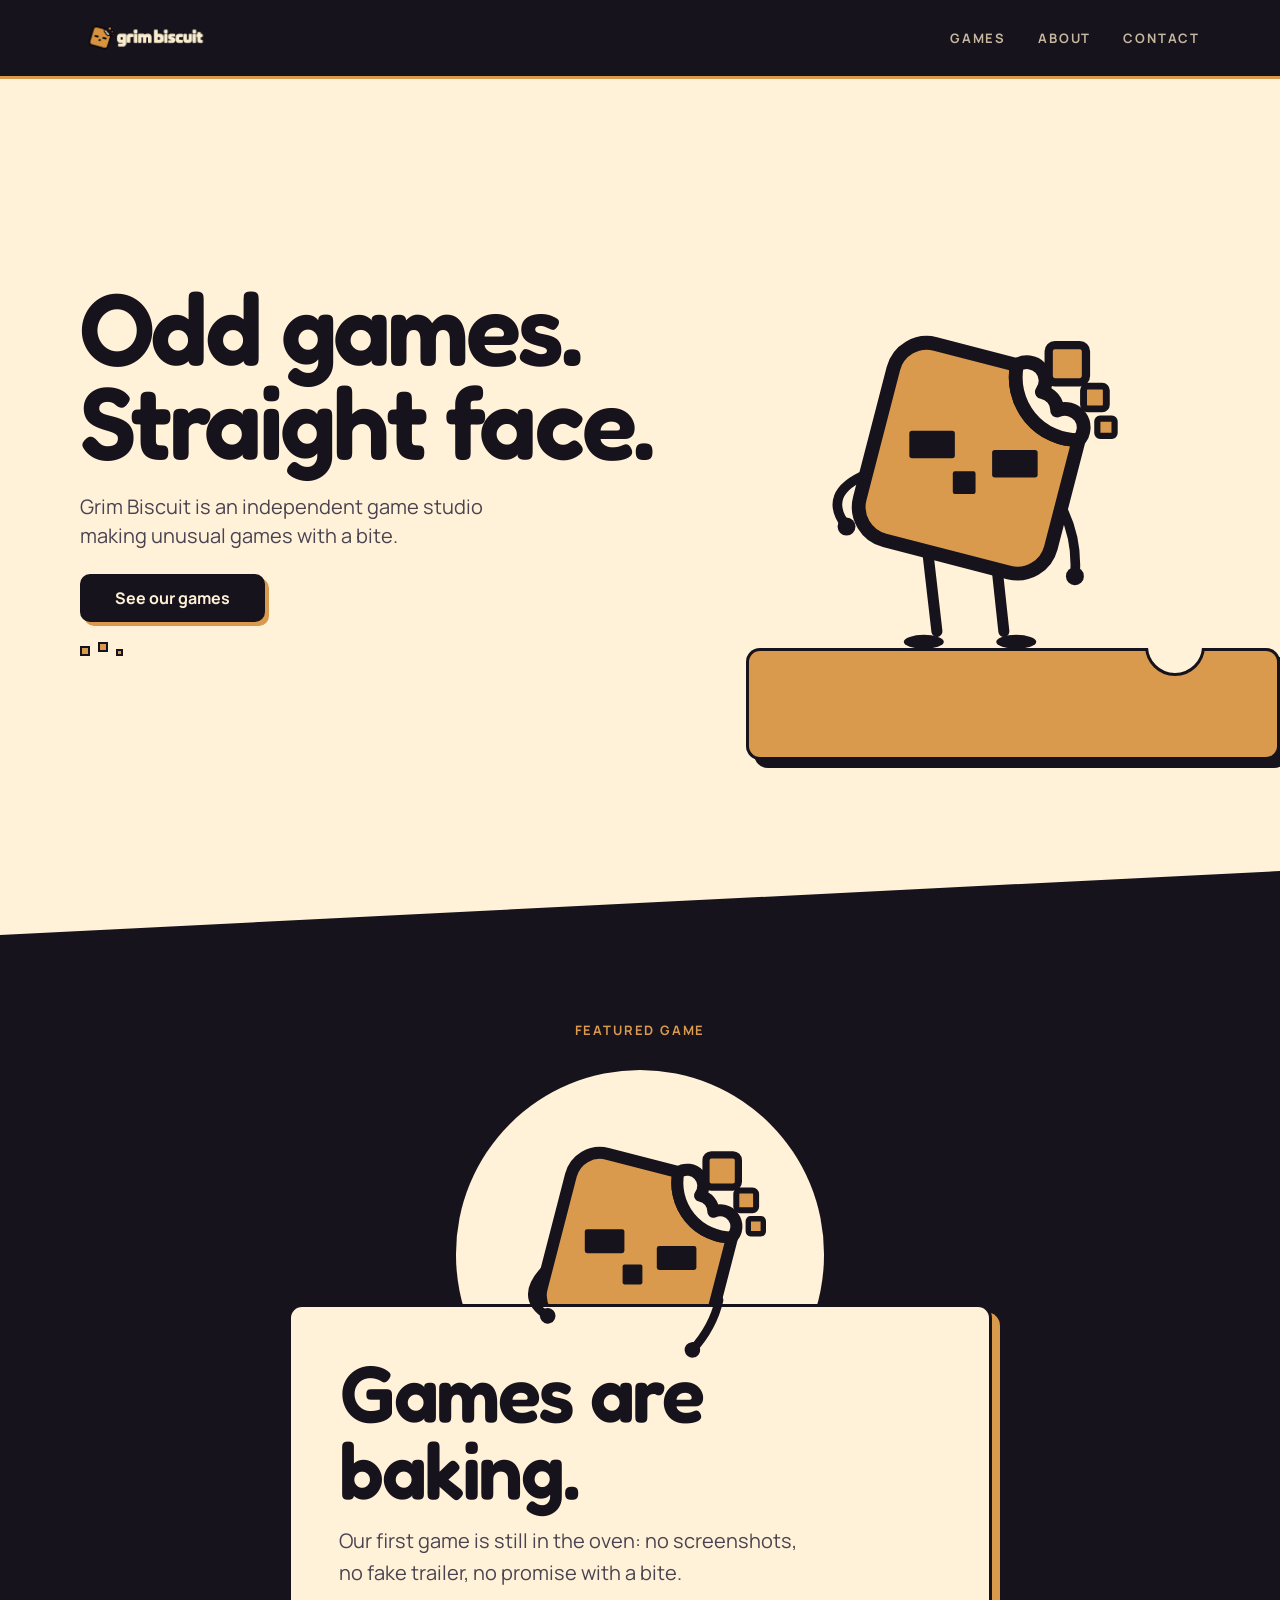
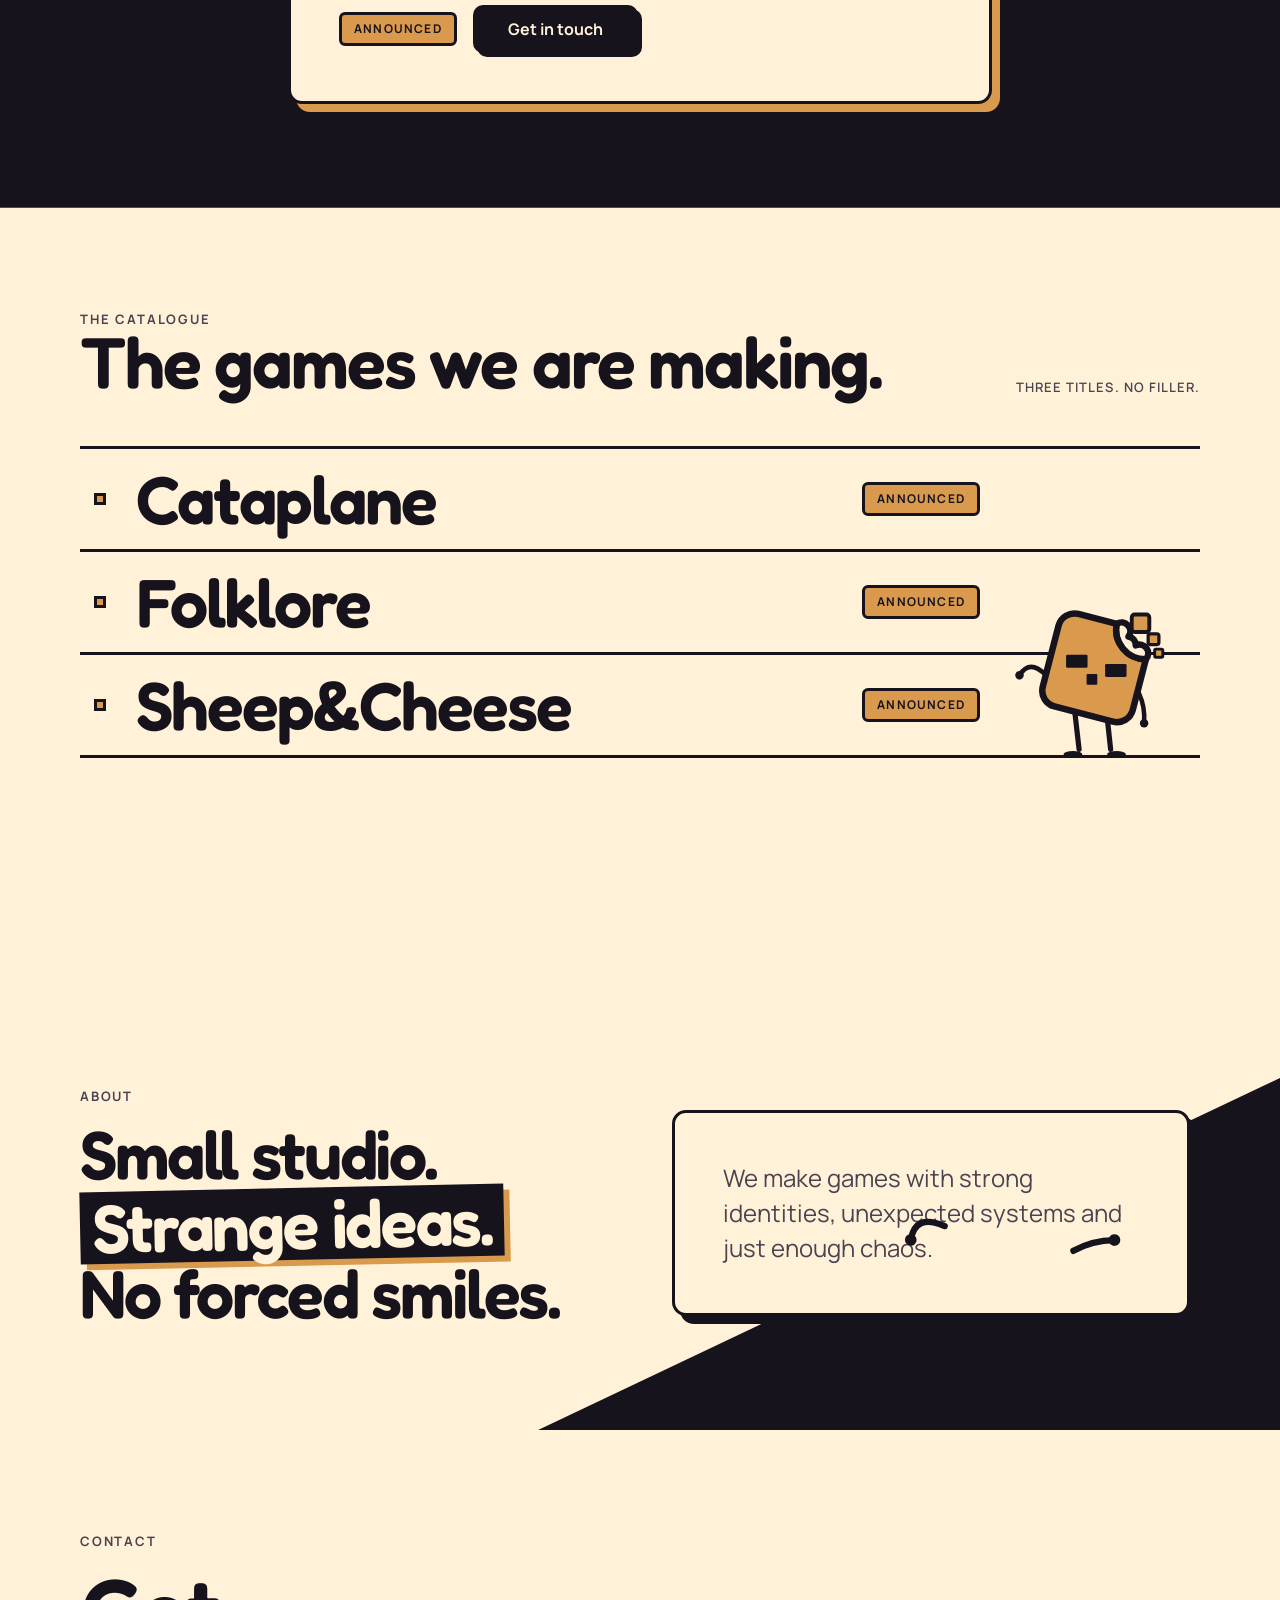
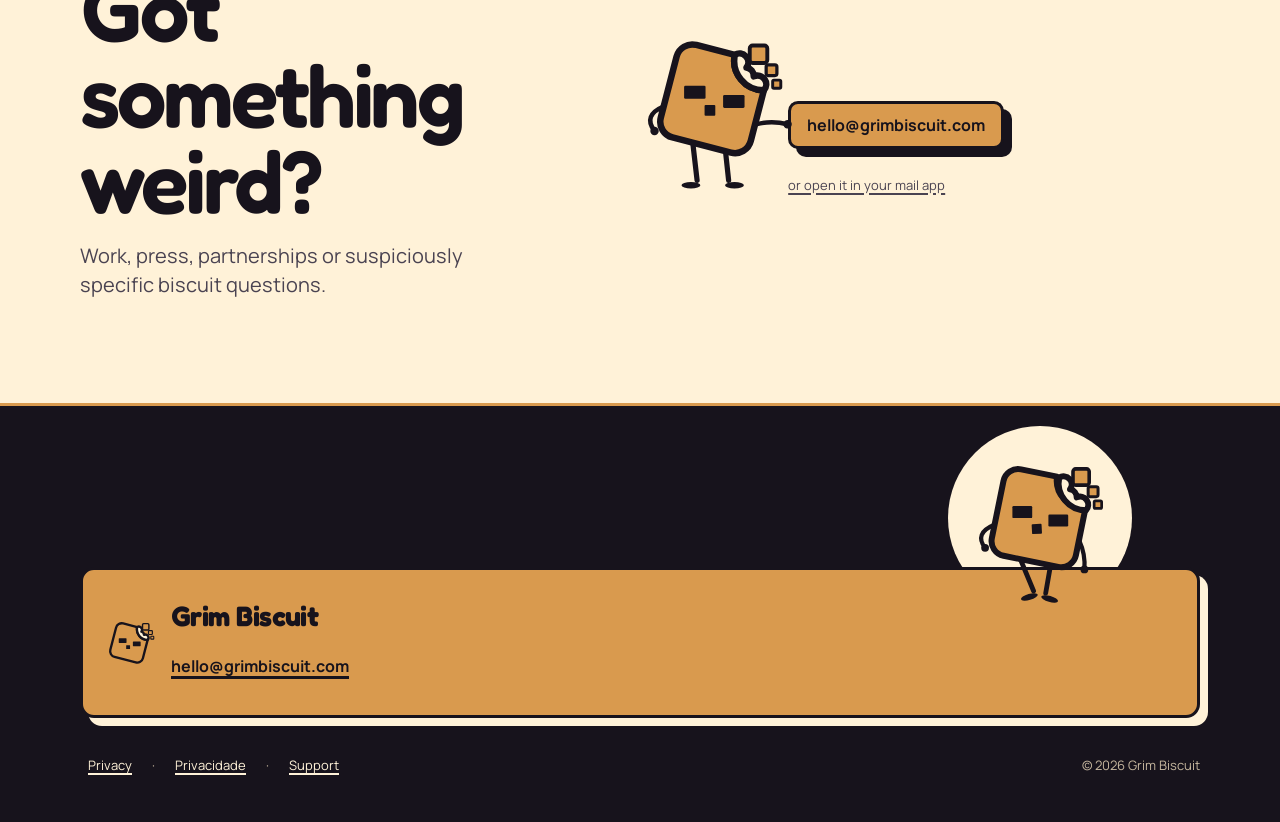
==== commit 853d0b38: "Publica site Grim Biscuit" ====
--- a/index.html
+++ b/index.html
@@ -1,2 +1,2 @@
-<!DOCTYPE html><html lang="en" class="display_fb883786-module__F76nvG__variable body_460a41cd-module__pSrDgW__variable"><head><meta charSet="utf-8"/><meta name="viewport" content="width=device-width, initial-scale=1"/><link rel="preload" href="/_next/static/media/Fredoka-s.p.3j9n-jqs50_oa.ttf" as="font" crossorigin="" type="font/ttf"/><link rel="preload" href="/_next/static/media/Manrope-s.p.0nrgw8_4xg_io.ttf" as="font" crossorigin="" type="font/ttf"/><link rel="preload" as="image" href="/brand/logo-wordmark.webp"/><link rel="stylesheet" href="/_next/static/chunks/0l8lyw4lh-49i.css" data-precedence="next"/><link rel="stylesheet" href="/_next/static/chunks/3rcil-otatsia.css" data-precedence="next"/><link rel="preload" as="script" fetchPriority="low" href="/_next/static/chunks/3s6nzrbk-8mnv.js"/><script src="/_next/static/chunks/19mx3mg6lkumu.js" async=""></script><script src="/_next/static/chunks/3kmozkq6tgqnz.js" async=""></script><script src="/_next/static/chunks/344n2zhqbh4pn.js" async=""></script><script src="/_next/static/chunks/turbopack-0ol8c8yjy8j3w.js" async=""></script><script src="/_next/static/chunks/0h2qsuyze9ds1.js" async=""></script><script src="/_next/static/chunks/2r3dvkb7lp1qg.js" async=""></script><script src="/_next/static/chunks/08v04-cgp-zya.js" async=""></script><script src="/_next/static/chunks/1h_f3yjgb6d45.js" async=""></script><script src="/_next/static/chunks/0ot25o79k65fx.js" async=""></script><title>Grim Biscuit — Odd games. Straight face.</title><meta name="description" content="Grim Biscuit is an independent game studio making unusual games with a bite."/><link rel="manifest" href="/site.webmanifest"/><link rel="canonical" href="https://grimbiscuit.com/"/><meta property="og:title" content="Grim Biscuit — Odd games. Straight face."/><meta property="og:description" content="Grim Biscuit is an independent game studio making unusual games with a bite."/><meta property="og:url" content="https://grimbiscuit.com/"/><meta property="og:site_name" content="Grim Biscuit"/><meta property="og:image" content="https://grimbiscuit.com/brand/og-cover.png"/><meta property="og:image:width" content="1200"/><meta property="og:image:height" content="630"/><meta property="og:image:alt" content="Grim Biscuit"/><meta property="og:type" content="website"/><meta name="twitter:card" content="summary_large_image"/><meta name="twitter:title" content="Grim Biscuit — Odd games. Straight face."/><meta name="twitter:description" content="Grim Biscuit is an independent game studio making unusual games with a bite."/><meta name="twitter:image" content="https://grimbiscuit.com/brand/og-cover.png"/><link rel="icon" href="/favicon.ico"/><link rel="icon" href="/icons/icon-32.png" type="image/png" sizes="32x32"/><link rel="icon" href="/icons/icon-192.png" type="image/png" sizes="192x192"/><link rel="apple-touch-icon" href="/apple-touch-icon.png" sizes="180x180" type="image/png"/><meta name="next-size-adjust" content=""/><script src="/_next/static/chunks/0cz1d0mv5g_q7.js" noModule=""></script></head><body><div hidden=""><!--$--><!--/$--></div><a class="skip-link" href="#main">Skip to content</a><header class="site-header"><div class="site-header__inner container"><a class="site-header__brand" aria-label="Grim Biscuit" href="/"><span class="brand-mark site-header__mark" data-brand-mark="true"><div class="GrimMascot-module__C0FOjG__wrap GrimMascot-module__C0FOjG__mark" data-mascot-state="idle"><svg viewBox="116 78 428 374" class="GrimMascot-module__C0FOjG__svg GrimMascot-module__C0FOjG__back" data-grim-mascot="true" data-mascot-part="back" role="presentation" aria-hidden="true"><g><g id="mascot-body"><path d="M 220,102 L 252,91 C 242,99 224,113 199,130 C 250,116 330,112 396,125 C 420,132 435,150 441,161 L 423,91 L 480,102 L 480,138 L 441,161 Q 437,174 434,183 L 434,417 Q 420,438 364,440 L 134,381 Q 130,373 131,368 L 199,135 Q 214,110 220,102 Z" fill="#D99A4E" stroke="#17131C" stroke-width="12" stroke-linejoin="round"/><rect x="291" y="286" width="34" height="34" rx="3" fill="#17131C"/></g><g id="mascot-bite-filling"><path d="M 384,130 Q 398,118 413,124 C 420,128 435,145 441,160 C 442,182 437,202 431,220 Q 414,231 396,211 Q 386,168 384,130 Z" fill="#FFF2D8" stroke="#17131C" stroke-width="12" stroke-linejoin="round"/><path d="M 411,143 Q 416,168 431,194" fill="none" stroke="#17131C" stroke-width="8" stroke-linecap="round"/></g><g id="mascot-eye-left"><g transform="translate(261 247)"><rect x="-33" y="-20" width="66" height="40" rx="4" fill="#17131C"/></g></g><g id="mascot-eye-right"><g transform="translate(381 275)"><rect x="-33" y="-20" width="66" height="40" rx="4" fill="#17131C"/></g></g><g id="mascot-crumb-1"><rect x="424" y="97" width="67" height="65" rx="6" fill="#D99A4E" stroke="#17131C" stroke-width="8"/></g><g id="mascot-crumb-2"><rect x="475" y="156" width="46" height="45" rx="6" fill="#D99A4E" stroke="#17131C" stroke-width="8"/></g><g id="mascot-crumb-3"><rect x="495" y="205" width="36" height="35" rx="6" fill="#D99A4E" stroke="#17131C" stroke-width="8"/></g></g></svg></div></span><img alt="Grim Biscuit" loading="eager" width="1086" height="362" decoding="async" data-nimg="1" class="site-header__wordmark" style="color:transparent" src="/brand/logo-wordmark.webp"/></a><nav class="site-nav site-nav--desktop" aria-label="Primary navigation"><a href="#games">Games</a><a href="#about">About</a><a href="#contact">Contact</a></nav><button class="menu-toggle" type="button" aria-expanded="false" aria-controls="mobile-navigation" aria-label="Open navigation menu"><span aria-hidden="true"></span><span aria-hidden="true"></span><span aria-hidden="true"></span></button><nav id="mobile-navigation" class="site-nav site-nav--mobile" aria-label="Mobile navigation" aria-hidden="true"><a tabindex="-1" href="#games">Games</a><a tabindex="-1" href="#about">About</a><a tabindex="-1" href="#contact">Contact</a><a class="btn btn-primary" tabindex="-1" href="#games">See our games</a><a class="site-nav__mail" href="mailto:hello@grimbiscuit.com" tabindex="-1">hello@grimbiscuit.com</a></nav></div></header><div class="scroll-progress" aria-hidden="true"><div class="scroll-progress__bar"></div></div><main id="main"><div class="route-transition"><!--$?--><template id="B:0"></template><div class="loading-screen" role="status" aria-label="Loading"><span class="brand-mark loading-screen__mark" data-brand-mark="true"><div class="GrimMascot-module__C0FOjG__wrap GrimMascot-module__C0FOjG__mark" data-mascot-state="loading"><svg viewBox="116 78 428 374" class="GrimMascot-module__C0FOjG__svg GrimMascot-module__C0FOjG__back" data-grim-mascot="true" data-mascot-part="back" role="presentation" aria-hidden="true"><g><g id="mascot-body"><path d="M 220,102 L 252,91 C 242,99 224,113 199,130 C 250,116 330,112 396,125 C 420,132 435,150 441,161 L 423,91 L 480,102 L 480,138 L 441,161 Q 437,174 434,183 L 434,417 Q 420,438 364,440 L 134,381 Q 130,373 131,368 L 199,135 Q 214,110 220,102 Z" fill="#D99A4E" stroke="#17131C" stroke-width="12" stroke-linejoin="round"/><rect x="291" y="286" width="34" height="34" rx="3" fill="#17131C"/></g><g id="mascot-bite-filling"><path d="M 384,130 Q 398,118 413,124 C 420,128 435,145 441,160 C 442,182 437,202 431,220 Q 414,231 396,211 Q 386,168 384,130 Z" fill="#FFF2D8" stroke="#17131C" stroke-width="12" stroke-linejoin="round"/><path d="M 411,143 Q 416,168 431,194" fill="none" stroke="#17131C" stroke-width="8" stroke-linecap="round"/></g><g id="mascot-eye-left"><g transform="translate(261 247)"><rect x="-33" y="-20" width="66" height="40" rx="4" fill="#17131C"/></g></g><g id="mascot-eye-right"><g transform="translate(381 275)"><rect x="-33" y="-20" width="66" height="40" rx="4" fill="#17131C"/></g></g><g id="mascot-crumb-1"><rect x="424" y="97" width="67" height="65" rx="6" fill="#D99A4E" stroke="#17131C" stroke-width="8"/></g><g id="mascot-crumb-2"><rect x="475" y="156" width="46" height="45" rx="6" fill="#D99A4E" stroke="#17131C" stroke-width="8"/></g><g id="mascot-crumb-3"><rect x="495" y="205" width="36" height="35" rx="6" fill="#D99A4E" stroke="#17131C" stroke-width="8"/></g></g></svg></div></span></div><!--/$--></div></main><footer class="site-footer" data-scene="sit"><div class="site-footer__inner container"><div class="sit" style="--m-body-bottom:0.696875" data-sit="true" data-kicking="false"><div class="sit__mascot" aria-hidden="true"><div class="GrimMascot-module__C0FOjG__wrap" data-mascot-state="idle"><svg viewBox="0 0 640 640" class="GrimMascot-module__C0FOjG__svg GrimMascot-module__C0FOjG__back" data-grim-mascot="true" data-mascot-part="back" role="presentation" aria-hidden="true"><g><g id="mascot-leg-left" transform="rotate(-16 258 418)"><path d="M 258,418 L 253,523" fill="none" stroke="#17131C" stroke-width="16" stroke-linecap="round"/><path d="M 229,531 L 269,531" fill="none" stroke="#17131C" stroke-width="20" stroke-linecap="round"/></g><g id="mascot-leg-right" transform="rotate(16 357 424)"><path d="M 357,424 L 373,526" fill="none" stroke="#17131C" stroke-width="16" stroke-linecap="round"/><path d="M 364,533 L 386,533" fill="none" stroke="#17131C" stroke-width="24" stroke-linecap="round"/></g><g id="mascot-body" transform="rotate(-3 299 321)"><path d="M 220,102 L 252,91 C 242,99 224,113 199,130 C 250,116 330,112 396,125 C 420,132 435,150 441,161 L 423,91 L 480,102 L 480,138 L 441,161 Q 437,174 434,183 L 434,417 Q 420,438 364,440 L 134,381 Q 130,373 131,368 L 199,135 Q 214,110 220,102 Z" fill="#D99A4E" stroke="#17131C" stroke-width="12" stroke-linejoin="round"/><rect x="291" y="286" width="34" height="34" rx="3" fill="#17131C"/></g><g id="mascot-bite-filling"><path d="M 384,130 Q 398,118 413,124 C 420,128 435,145 441,160 C 442,182 437,202 431,220 Q 414,231 396,211 Q 386,168 384,130 Z" fill="#FFF2D8" stroke="#17131C" stroke-width="12" stroke-linejoin="round"/><path d="M 411,143 Q 416,168 431,194" fill="none" stroke="#17131C" stroke-width="8" stroke-linecap="round"/></g><g id="mascot-arm-left"><path d="M 194,237 L 152,291 M 152,291 L 130,343 M 152,291 L 161,343" fill="none" stroke="#17131C" stroke-width="20" stroke-linecap="round"/></g><g id="mascot-arm-right"><path d="M 462,240 L 457,337 M 457,337 L 442,416 M 457,337 L 464,436" fill="none" stroke="#17131C" stroke-width="20" stroke-linecap="round"/></g><g id="mascot-eye-left"><g transform="translate(261 247)"><rect x="-33" y="-20" width="66" height="40" rx="4" fill="#17131C"/></g></g><g id="mascot-eye-right"><g transform="translate(381 275)"><rect x="-33" y="-20" width="66" height="40" rx="4" fill="#17131C"/></g></g><g id="mascot-crumb-1"><rect x="424" y="97" width="67" height="65" rx="6" fill="#D99A4E" stroke="#17131C" stroke-width="8"/></g><g id="mascot-crumb-2"><rect x="475" y="156" width="46" height="45" rx="6" fill="#D99A4E" stroke="#17131C" stroke-width="8"/></g><g id="mascot-crumb-3"><rect x="495" y="205" width="36" height="35" rx="6" fill="#D99A4E" stroke="#17131C" stroke-width="8"/></g></g></svg></div></div><div class="sit__panel"><a class="site-footer__mark" aria-label="Grim Biscuit" href="/"><span class="brand-mark" data-brand-mark="true"><div class="GrimMascot-module__C0FOjG__wrap GrimMascot-module__C0FOjG__mark" data-mascot-state="idle"><svg viewBox="116 78 428 374" class="GrimMascot-module__C0FOjG__svg GrimMascot-module__C0FOjG__back" data-grim-mascot="true" data-mascot-part="back" role="presentation" aria-hidden="true"><g><g id="mascot-body"><path d="M 220,102 L 252,91 C 242,99 224,113 199,130 C 250,116 330,112 396,125 C 420,132 435,150 441,161 L 423,91 L 480,102 L 480,138 L 441,161 Q 437,174 434,183 L 434,417 Q 420,438 364,440 L 134,381 Q 130,373 131,368 L 199,135 Q 214,110 220,102 Z" fill="#D99A4E" stroke="#17131C" stroke-width="12" stroke-linejoin="round"/><rect x="291" y="286" width="34" height="34" rx="3" fill="#17131C"/></g><g id="mascot-bite-filling"><path d="M 384,130 Q 398,118 413,124 C 420,128 435,145 441,160 C 442,182 437,202 431,220 Q 414,231 396,211 Q 386,168 384,130 Z" fill="#FFF2D8" stroke="#17131C" stroke-width="12" stroke-linejoin="round"/><path d="M 411,143 Q 416,168 431,194" fill="none" stroke="#17131C" stroke-width="8" stroke-linecap="round"/></g><g id="mascot-eye-left"><g transform="translate(261 247)"><rect x="-33" y="-20" width="66" height="40" rx="4" fill="#17131C"/></g></g><g id="mascot-eye-right"><g transform="translate(381 275)"><rect x="-33" y="-20" width="66" height="40" rx="4" fill="#17131C"/></g></g><g id="mascot-crumb-1"><rect x="424" y="97" width="67" height="65" rx="6" fill="#D99A4E" stroke="#17131C" stroke-width="8"/></g><g id="mascot-crumb-2"><rect x="475" y="156" width="46" height="45" rx="6" fill="#D99A4E" stroke="#17131C" stroke-width="8"/></g><g id="mascot-crumb-3"><rect x="495" y="205" width="36" height="35" rx="6" fill="#D99A4E" stroke="#17131C" stroke-width="8"/></g></g></svg></div></span></a><div class="site-footer__copy"><p class="site-footer__name">Grim Biscuit</p><a class="site-footer__mail" href="mailto:hello@grimbiscuit.com" data-footer-mail="true">hello@grimbiscuit.com</a></div></div></div><div class="site-footer__meta"><p class="site-footer__legal"><a href="/privacy/">Privacy</a><span aria-hidden="true">·</span><a href="/privacidade/">Privacidade</a><span aria-hidden="true">·</span><a href="/support/">Support</a></p><p class="site-footer__copyright">© <!-- -->2026<!-- --> <!-- -->Grim Biscuit</p></div></div></footer><noscript><style>[hidden]{display:block !important}</style></noscript><script type="application/ld+json">{"@context":"https://schema.org","@type":"Organization","name":"Grim Biscuit","url":"https://grimbiscuit.com","logo":"https://grimbiscuit.com/brand/logo-mark.webp","email":"hello@grimbiscuit.com"}</script><script>requestAnimationFrame(function(){$RT=performance.now()});</script><script src="/_next/static/chunks/3s6nzrbk-8mnv.js" id="_R_" async=""></script><div hidden id="S:0"><section class="hero" aria-labelledby="hero-title" data-scene="stage"><div class="hero__inner container"><div class="hero__copy"><div class="reveal" data-reveal="true" style="--reveal-delay:0ms"><h1 id="hero-title"><span>Odd games.</span> <span>Straight face.</span></h1></div><div class="reveal" data-reveal="true" style="--reveal-delay:70ms"><p class="hero__lede lede">Grim Biscuit is an independent game studio making unusual games with a bite.</p></div><div class="reveal hero__cta-reveal" data-reveal="true" style="--reveal-delay:140ms"><div class="magnetic hero__cta-wrap"><a class="btn btn-primary btn--block" href="#games" data-biscuit-cta="true">See our games</a></div></div><div class="reveal hero__motif" data-reveal="true" style="--reveal-delay:210ms"><span class="crumbs" aria-hidden="true"><span></span><span></span><span></span></span></div></div><div class="hero__stage" style="--m-ground:0.8484375" data-stage="true" data-pressed="false"><div class="hero__mascot"><div class="GrimMascot-module__C0FOjG__wrap" data-mascot-state="idle"><svg viewBox="0 0 640 640" class="GrimMascot-module__C0FOjG__svg GrimMascot-module__C0FOjG__back" data-grim-mascot="true" data-mascot-part="back" role="presentation" aria-hidden="true"><g><g id="mascot-leg-left"><path d="M 258,418 L 253,523" fill="none" stroke="#17131C" stroke-width="16" stroke-linecap="round"/><path d="M 229,531 L 269,531" fill="none" stroke="#17131C" stroke-width="20" stroke-linecap="round"/></g><g id="mascot-leg-right"><path d="M 357,424 L 373,526" fill="none" stroke="#17131C" stroke-width="16" stroke-linecap="round"/><path d="M 364,533 L 386,533" fill="none" stroke="#17131C" stroke-width="24" stroke-linecap="round"/></g><g id="mascot-body"><path d="M 220,102 L 252,91 C 242,99 224,113 199,130 C 250,116 330,112 396,125 C 420,132 435,150 441,161 L 423,91 L 480,102 L 480,138 L 441,161 Q 437,174 434,183 L 434,417 Q 420,438 364,440 L 134,381 Q 130,373 131,368 L 199,135 Q 214,110 220,102 Z" fill="#D99A4E" stroke="#17131C" stroke-width="12" stroke-linejoin="round"/><rect x="291" y="286" width="34" height="34" rx="3" fill="#17131C"/></g><g id="mascot-bite-filling"><path d="M 384,130 Q 398,118 413,124 C 420,128 435,145 441,160 C 442,182 437,202 431,220 Q 414,231 396,211 Q 386,168 384,130 Z" fill="#FFF2D8" stroke="#17131C" stroke-width="12" stroke-linejoin="round"/><path d="M 411,143 Q 416,168 431,194" fill="none" stroke="#17131C" stroke-width="8" stroke-linecap="round"/></g><g id="mascot-arm-left"><path d="M 194,237 L 152,291 M 152,291 L 130,343 M 152,291 L 161,343" fill="none" stroke="#17131C" stroke-width="20" stroke-linecap="round"/></g><g id="mascot-arm-right"><path d="M 462,240 L 457,337 M 457,337 L 442,416 M 457,337 L 464,436" fill="none" stroke="#17131C" stroke-width="20" stroke-linecap="round"/></g><g id="mascot-eye-left"><g transform="translate(261 247)"><rect x="-33" y="-20" width="66" height="40" rx="4" fill="#17131C"/></g></g><g id="mascot-eye-right"><g transform="translate(381 275)"><rect x="-33" y="-20" width="66" height="40" rx="4" fill="#17131C"/></g></g><g id="mascot-crumb-1"><rect x="424" y="97" width="67" height="65" rx="6" fill="#D99A4E" stroke="#17131C" stroke-width="8"/></g><g id="mascot-crumb-2"><rect x="475" y="156" width="46" height="45" rx="6" fill="#D99A4E" stroke="#17131C" stroke-width="8"/></g><g id="mascot-crumb-3"><rect x="495" y="205" width="36" height="35" rx="6" fill="#D99A4E" stroke="#17131C" stroke-width="8"/></g></g></svg></div></div><div class="hero__slab" aria-hidden="true"><span class="hero__slab-bite"></span></div></div></div></section><section id="games" class="section charcoal-block featured featured--empty" aria-labelledby="featured-title" data-scene="hug"><div class="container featured-empty__inner"><p class="eyebrow featured-empty__eyebrow">Featured game</p><div class="reveal featured-empty__panel" data-reveal="true" style="--reveal-delay:0ms"><div class="hug" style="--m-ledge:0.46875" data-hug="true" data-squeezed="false"><div class="hug__mascot" aria-hidden="true"><div class="GrimMascot-module__C0FOjG__wrap" data-mascot-state="idle"><svg viewBox="0 0 640 640" class="GrimMascot-module__C0FOjG__svg GrimMascot-module__C0FOjG__back" data-grim-mascot="true" data-mascot-part="back" role="presentation" aria-hidden="true"><g><g id="mascot-leg-left"><path d="M 258,418 L 253,523" fill="none" stroke="#17131C" stroke-width="16" stroke-linecap="round"/><path d="M 229,531 L 269,531" fill="none" stroke="#17131C" stroke-width="20" stroke-linecap="round"/></g><g id="mascot-leg-right"><path d="M 357,424 L 373,526" fill="none" stroke="#17131C" stroke-width="16" stroke-linecap="round"/><path d="M 364,533 L 386,533" fill="none" stroke="#17131C" stroke-width="24" stroke-linecap="round"/></g><g id="mascot-body"><path d="M 220,102 L 252,91 C 242,99 224,113 199,130 C 250,116 330,112 396,125 C 420,132 435,150 441,161 L 423,91 L 480,102 L 480,138 L 441,161 Q 437,174 434,183 L 434,417 Q 420,438 364,440 L 134,381 Q 130,373 131,368 L 199,135 Q 214,110 220,102 Z" fill="#D99A4E" stroke="#17131C" stroke-width="12" stroke-linejoin="round"/><rect x="291" y="286" width="34" height="34" rx="3" fill="#17131C"/></g><g id="mascot-bite-filling"><path d="M 384,130 Q 398,118 413,124 C 420,128 435,145 441,160 C 442,182 437,202 431,220 Q 414,231 396,211 Q 386,168 384,130 Z" fill="#FFF2D8" stroke="#17131C" stroke-width="12" stroke-linejoin="round"/><path d="M 411,143 Q 416,168 431,194" fill="none" stroke="#17131C" stroke-width="8" stroke-linecap="round"/></g><g id="mascot-eye-left"><g transform="translate(261 247)"><rect x="-33" y="-20" width="66" height="40" rx="4" fill="#17131C"/></g></g><g id="mascot-eye-right"><g transform="translate(381 275)"><rect x="-33" y="-20" width="66" height="40" rx="4" fill="#17131C"/></g></g><g id="mascot-crumb-1"><rect x="424" y="97" width="67" height="65" rx="6" fill="#D99A4E" stroke="#17131C" stroke-width="8"/></g><g id="mascot-crumb-2"><rect x="475" y="156" width="46" height="45" rx="6" fill="#D99A4E" stroke="#17131C" stroke-width="8"/></g><g id="mascot-crumb-3"><rect x="495" y="205" width="36" height="35" rx="6" fill="#D99A4E" stroke="#17131C" stroke-width="8"/></g></g></svg><svg viewBox="0 0 640 640" class="GrimMascot-module__C0FOjG__svg GrimMascot-module__C0FOjG__front" data-grim-mascot="true" data-mascot-part="front" role="presentation" aria-hidden="true"><g><g id="mascot-arm-left" transform="rotate(-62 194 237)"><path d="M 194,237 L 152,291 M 152,291 L 130,343 M 152,291 L 161,343" fill="none" stroke="#17131C" stroke-width="20" stroke-linecap="round"/></g><g id="mascot-arm-right" transform="rotate(28 462 240)"><path d="M 462,240 L 457,337 M 457,337 L 442,416 M 457,337 L 464,436" fill="none" stroke="#17131C" stroke-width="20" stroke-linecap="round"/></g></g></svg></div></div><div class="hug__panel"><h2 id="featured-title">Games are baking.</h2><p class="featured-empty__copy">Our first game is still in the oven: no screenshots, no fake trailer, no promise with a bite.</p><div class="featured-empty__actions"><span class="badge">Announced</span><a class="btn btn-primary" href="#contact">Get in touch</a></div></div></div></div></div></section><section class="section games-section games-section--planned" aria-labelledby="planned-games-title" data-scene="push"><div class="container"><div class="reveal" data-reveal="true" style="--reveal-delay:0ms"><div class="section-heading"><div><p class="eyebrow">The catalogue</p><h2 id="planned-games-title">The games we are making.</h2></div><p class="section-heading__note">Three titles. No filler.</p></div></div><div class="push" style="--m-ground:0.8484375" data-push="true"><ol class="planned-games-list"><li class="planned-game" data-planned-game="cataplane" data-pushed="false"><div class="planned-game__inner" tabindex="0"><span class="planned-game__index" aria-hidden="true"><span class="planned-game__bullet"></span></span><h3>Cataplane</h3><span class="tag planned-game__status">Announced</span></div></li><li class="planned-game" data-planned-game="folklore" data-pushed="false"><div class="planned-game__inner" tabindex="0"><span class="planned-game__index" aria-hidden="true"><span class="planned-game__bullet"></span></span><h3>Folklore</h3><span class="tag planned-game__status">Announced</span></div></li><li class="planned-game" data-planned-game="sheep-and-cheese" data-pushed="false"><div class="planned-game__inner" tabindex="0"><span class="planned-game__index" aria-hidden="true"><span class="planned-game__bullet"></span></span><h3>Sheep&amp;Cheese</h3><span class="tag planned-game__status">Announced</span></div></li></ol><div class="push__mascot" aria-hidden="true"><div class="GrimMascot-module__C0FOjG__wrap" data-mascot-state="idle"><svg viewBox="0 0 640 640" class="GrimMascot-module__C0FOjG__svg GrimMascot-module__C0FOjG__back" data-grim-mascot="true" data-mascot-part="back" role="presentation" aria-hidden="true"><g><g id="mascot-leg-left"><path d="M 258,418 L 253,523" fill="none" stroke="#17131C" stroke-width="16" stroke-linecap="round"/><path d="M 229,531 L 269,531" fill="none" stroke="#17131C" stroke-width="20" stroke-linecap="round"/></g><g id="mascot-leg-right"><path d="M 357,424 L 373,526" fill="none" stroke="#17131C" stroke-width="16" stroke-linecap="round"/><path d="M 364,533 L 386,533" fill="none" stroke="#17131C" stroke-width="24" stroke-linecap="round"/></g><g id="mascot-body"><path d="M 220,102 L 252,91 C 242,99 224,113 199,130 C 250,116 330,112 396,125 C 420,132 435,150 441,161 L 423,91 L 480,102 L 480,138 L 441,161 Q 437,174 434,183 L 434,417 Q 420,438 364,440 L 134,381 Q 130,373 131,368 L 199,135 Q 214,110 220,102 Z" fill="#D99A4E" stroke="#17131C" stroke-width="12" stroke-linejoin="round"/><rect x="291" y="286" width="34" height="34" rx="3" fill="#17131C"/></g><g id="mascot-bite-filling"><path d="M 384,130 Q 398,118 413,124 C 420,128 435,145 441,160 C 442,182 437,202 431,220 Q 414,231 396,211 Q 386,168 384,130 Z" fill="#FFF2D8" stroke="#17131C" stroke-width="12" stroke-linejoin="round"/><path d="M 411,143 Q 416,168 431,194" fill="none" stroke="#17131C" stroke-width="8" stroke-linecap="round"/></g><g id="mascot-arm-left"><path d="M 194,237 L 152,291 M 152,291 L 130,343 M 152,291 L 161,343" fill="none" stroke="#17131C" stroke-width="20" stroke-linecap="round"/></g><g id="mascot-arm-right"><path d="M 462,240 L 457,337 M 457,337 L 442,416 M 457,337 L 464,436" fill="none" stroke="#17131C" stroke-width="20" stroke-linecap="round"/></g><g id="mascot-eye-left"><g transform="translate(261 247)"><rect x="-33" y="-20" width="66" height="40" rx="4" fill="#17131C"/></g></g><g id="mascot-eye-right"><g transform="translate(381 275)"><rect x="-33" y="-20" width="66" height="40" rx="4" fill="#17131C"/></g></g><g id="mascot-crumb-1"><rect x="424" y="97" width="67" height="65" rx="6" fill="#D99A4E" stroke="#17131C" stroke-width="8"/></g><g id="mascot-crumb-2"><rect x="475" y="156" width="46" height="45" rx="6" fill="#D99A4E" stroke="#17131C" stroke-width="8"/></g><g id="mascot-crumb-3"><rect x="495" y="205" width="36" height="35" rx="6" fill="#D99A4E" stroke="#17131C" stroke-width="8"/></g></g></svg></div></div></div></div></section><section id="about" class="section about" aria-labelledby="about-title" data-scene="hang"><div class="container about__inner"><div class="reveal about__head" data-reveal="true" style="--reveal-delay:0ms"><p class="eyebrow">About</p><h2 id="about-title" class="about__title"><span>Small studio.</span> <span class="about__hl">Strange ideas.</span> <span>No forced smiles.</span></h2></div><div class="hang" style="--m-ledge:0.46875" data-hang="true" data-ducked="false"><div class="hang__mascot" aria-hidden="true"><div class="GrimMascot-module__C0FOjG__wrap" data-mascot-state="peek"><svg viewBox="0 0 640 640" class="GrimMascot-module__C0FOjG__svg GrimMascot-module__C0FOjG__back" data-grim-mascot="true" data-mascot-part="back" role="presentation" aria-hidden="true"><g transform="translate(0 288)"><g id="mascot-leg-left"><path d="M 258,418 L 253,523" fill="none" stroke="#17131C" stroke-width="16" stroke-linecap="round"/><path d="M 229,531 L 269,531" fill="none" stroke="#17131C" stroke-width="20" stroke-linecap="round"/></g><g id="mascot-leg-right"><path d="M 357,424 L 373,526" fill="none" stroke="#17131C" stroke-width="16" stroke-linecap="round"/><path d="M 364,533 L 386,533" fill="none" stroke="#17131C" stroke-width="24" stroke-linecap="round"/></g><g id="mascot-body"><path d="M 220,102 L 252,91 C 242,99 224,113 199,130 C 250,116 330,112 396,125 C 420,132 435,150 441,161 L 423,91 L 480,102 L 480,138 L 441,161 Q 437,174 434,183 L 434,417 Q 420,438 364,440 L 134,381 Q 130,373 131,368 L 199,135 Q 214,110 220,102 Z" fill="#D99A4E" stroke="#17131C" stroke-width="12" stroke-linejoin="round"/><rect x="291" y="286" width="34" height="34" rx="3" fill="#17131C"/></g><g id="mascot-bite-filling"><path d="M 384,130 Q 398,118 413,124 C 420,128 435,145 441,160 C 442,182 437,202 431,220 Q 414,231 396,211 Q 386,168 384,130 Z" fill="#FFF2D8" stroke="#17131C" stroke-width="12" stroke-linejoin="round"/><path d="M 411,143 Q 416,168 431,194" fill="none" stroke="#17131C" stroke-width="8" stroke-linecap="round"/></g><g id="mascot-eye-left"><g transform="translate(261 247)"><rect x="-33" y="-20" width="66" height="40" rx="4" fill="#17131C"/></g></g><g id="mascot-eye-right"><g transform="translate(381 275)"><rect x="-33" y="-20" width="66" height="40" rx="4" fill="#17131C"/></g></g><g id="mascot-crumb-1"><rect x="424" y="97" width="67" height="65" rx="6" fill="#D99A4E" stroke="#17131C" stroke-width="8"/></g><g id="mascot-crumb-2"><rect x="475" y="156" width="46" height="45" rx="6" fill="#D99A4E" stroke="#17131C" stroke-width="8"/></g><g id="mascot-crumb-3"><rect x="495" y="205" width="36" height="35" rx="6" fill="#D99A4E" stroke="#17131C" stroke-width="8"/></g></g></svg><svg viewBox="0 0 640 640" class="GrimMascot-module__C0FOjG__svg GrimMascot-module__C0FOjG__front" data-grim-mascot="true" data-mascot-part="front" role="presentation" aria-hidden="true"><g transform="translate(0 288)"><g id="mascot-arm-left" transform="rotate(28 194 237)"><path d="M 194,237 L 152,291 M 152,291 L 130,343 M 152,291 L 161,343" fill="none" stroke="#17131C" stroke-width="20" stroke-linecap="round"/></g><g id="mascot-arm-right" transform="rotate(-77 462 240)"><path d="M 462,240 L 457,337 M 457,337 L 442,416 M 457,337 L 464,436" fill="none" stroke="#17131C" stroke-width="20" stroke-linecap="round"/></g></g></svg></div></div><div class="hang__card"><p class="lede about__lede">We make games with strong identities, unexpected systems and just enough chaos.</p></div></div></div></section><section id="contact" class="section contact" aria-labelledby="contact-title" data-scene="hold"><div class="container contact__inner"><div class="reveal contact__copy" data-reveal="true" style="--reveal-delay:0ms"><p class="eyebrow">Contact</p><h2 id="contact-title">Got something weird?</h2><p class="lede">Work, press, partnerships or suspiciously specific biscuit questions.</p></div><div class="hold" style="--m-hand:0.375;--m-ground:0.8484375" data-hold="true" data-tugged="false"><div class="hold__mascot" aria-hidden="true"><div class="GrimMascot-module__C0FOjG__wrap" data-mascot-state="idle"><svg viewBox="0 0 640 640" class="GrimMascot-module__C0FOjG__svg GrimMascot-module__C0FOjG__back" data-grim-mascot="true" data-mascot-part="back" role="presentation" aria-hidden="true"><g><g id="mascot-leg-left"><path d="M 258,418 L 253,523" fill="none" stroke="#17131C" stroke-width="16" stroke-linecap="round"/><path d="M 229,531 L 269,531" fill="none" stroke="#17131C" stroke-width="20" stroke-linecap="round"/></g><g id="mascot-leg-right"><path d="M 357,424 L 373,526" fill="none" stroke="#17131C" stroke-width="16" stroke-linecap="round"/><path d="M 364,533 L 386,533" fill="none" stroke="#17131C" stroke-width="24" stroke-linecap="round"/></g><g id="mascot-body"><path d="M 220,102 L 252,91 C 242,99 224,113 199,130 C 250,116 330,112 396,125 C 420,132 435,150 441,161 L 423,91 L 480,102 L 480,138 L 441,161 Q 437,174 434,183 L 434,417 Q 420,438 364,440 L 134,381 Q 130,373 131,368 L 199,135 Q 214,110 220,102 Z" fill="#D99A4E" stroke="#17131C" stroke-width="12" stroke-linejoin="round"/><rect x="291" y="286" width="34" height="34" rx="3" fill="#17131C"/></g><g id="mascot-bite-filling"><path d="M 384,130 Q 398,118 413,124 C 420,128 435,145 441,160 C 442,182 437,202 431,220 Q 414,231 396,211 Q 386,168 384,130 Z" fill="#FFF2D8" stroke="#17131C" stroke-width="12" stroke-linejoin="round"/><path d="M 411,143 Q 416,168 431,194" fill="none" stroke="#17131C" stroke-width="8" stroke-linecap="round"/></g><g id="mascot-arm-left"><path d="M 194,237 L 152,291 M 152,291 L 130,343 M 152,291 L 161,343" fill="none" stroke="#17131C" stroke-width="20" stroke-linecap="round"/></g><g id="mascot-arm-right"><path d="M 462,240 L 457,337 M 457,337 L 442,416 M 457,337 L 464,436" fill="none" stroke="#17131C" stroke-width="20" stroke-linecap="round"/></g><g id="mascot-eye-left"><g transform="translate(261 247)"><rect x="-33" y="-20" width="66" height="40" rx="4" fill="#17131C"/></g></g><g id="mascot-eye-right"><g transform="translate(381 275)"><rect x="-33" y="-20" width="66" height="40" rx="4" fill="#17131C"/></g></g><g id="mascot-crumb-1"><rect x="424" y="97" width="67" height="65" rx="6" fill="#D99A4E" stroke="#17131C" stroke-width="8"/></g><g id="mascot-crumb-2"><rect x="475" y="156" width="46" height="45" rx="6" fill="#D99A4E" stroke="#17131C" stroke-width="8"/></g><g id="mascot-crumb-3"><rect x="495" y="205" width="36" height="35" rx="6" fill="#D99A4E" stroke="#17131C" stroke-width="8"/></g></g></svg></div></div><div class="hold__button"><button type="button" class="btn btn-accent btn--block" data-biscuit-cta="true" data-contact-cta="true">hello@grimbiscuit.com</button><span class="visually-hidden" role="status" aria-live="polite"></span><a class="contact__mailto" href="mailto:hello@grimbiscuit.com">or open it in your mail app</a></div></div></div></section><!--$--><!--/$--></div><script>$RB=[];$RV=function(a){$RT=performance.now();for(var b=0;b<a.length;b+=2){var c=a[b],e=a[b+1];null!==e.parentNode&&e.parentNode.removeChild(e);var f=c.parentNode;if(f){var g=c.previousSibling,h=0;do{if(c&&8===c.nodeType){var d=c.data;if("/$"===d||"/&"===d)if(0===h)break;else h--;else"$"!==d&&"$?"!==d&&"$~"!==d&&"$!"!==d&&"&"!==d||h++}d=c.nextSibling;f.removeChild(c);c=d}while(c);for(;e.firstChild;)f.insertBefore(e.firstChild,c);g.data="$";g._reactRetry&&requestAnimationFrame(g._reactRetry)}}a.length=0};
-$RC=function(a,b){if(b=document.getElementById(b))(a=document.getElementById(a))?(a.previousSibling.data="$~",$RB.push(a,b),2===$RB.length&&("number"!==typeof $RT?requestAnimationFrame($RV.bind(null,$RB)):(a=performance.now(),setTimeout($RV.bind(null,$RB),2300>a&&2E3<a?2300-a:$RT+300-a)))):b.parentNode.removeChild(b)};$RC("B:0","S:0")</script><script>(self.__next_f=self.__next_f||[]).push([0])</script><script>self.__next_f.push([1,"1:I[39756,[\"/_next/static/chunks/0h2qsuyze9ds1.js\",\"/_next/static/chunks/2r3dvkb7lp1qg.js\",\"/_next/static/chunks/08v04-cgp-zya.js\"],\"LoadingBoundaryProvider\"]\n2:I[46508,[\"/_next/static/chunks/0h2qsuyze9ds1.js\",\"/_next/static/chunks/2r3dvkb7lp1qg.js\",\"/_next/static/chunks/08v04-cgp-zya.js\"],\"BrandMark\"]\n3:\"$Sreact.fragment\"\n4:I[36852,[\"/_next/static/chunks/0h2qsuyze9ds1.js\",\"/_next/static/chunks/2r3dvkb7lp1qg.js\",\"/_next/static/chunks/08v04-cgp-zya.js\"],\"SiteHeader\"]\n5:I[46083,[\"/_next/static/chunks/0h2qsuyze9ds1.js\",\"/_next/static/chunks/2r3dvkb7lp1qg.js\",\"/_next/static/chunks/08v04-cgp-zya.js\"],\"ScrollProgress\"]\n6:I[76902,[\"/_next/static/chunks/0h2qsuyze9ds1.js\",\"/_next/static/chunks/2r3dvkb7lp1qg.js\",\"/_next/static/chunks/08v04-cgp-zya.js\"],\"RouteTransition\"]\n7:I[39756,[\"/_next/static/chunks/0h2qsuyze9ds1.js\",\"/_next/static/chunks/2r3dvkb7lp1qg.js\",\"/_next/static/chunks/08v04-cgp-zya.js\"],\"default\"]\n8:I[37457,[\"/_next/static/chunks/0h2qsuyze9ds1.js\",\"/_next/static/chunks/2r3dvkb7lp1qg.js\",\"/_next/static/chunks/08v04-cgp-zya.js\"],\"default\"]\n9:I[29800,[\"/_next/static/chunks/0h2qsuyze9ds1.js\",\"/_next/static/chunks/2r3dvkb7lp1qg.js\",\"/_next/static/chunks/08v04-cgp-zya.js\",\"/_next/static/chunks/1h_f3yjgb6d45.js\"],\"NotFoundScene\"]\na:I[8745,[\"/_next/static/chunks/0h2qsuyze9ds1.js\",\"/_next/static/chunks/2r3dvkb7lp1qg.js\",\"/_next/static/chunks/08v04-cgp-zya.js\"],\"SiteFooter\"]\nc:I[32177,[\"/_next/static/chunks/0h2qsuyze9ds1.js\",\"/_next/static/chunks/2r3dvkb7lp1qg.js\",\"/_next/static/chunks/08v04-cgp-zya.js\",\"/_next/static/chunks/0ot25o79k65fx.js\"],\"Hero\"]\nd:I[96199,[\"/_next/static/chunks/0h2qsuyze9ds1.js\",\"/_next/static/chunks/2r3dvkb7lp1qg.js\",\"/_next/static/chunks/08v04-cgp-zya.js\",\"/_next/static/chunks/0ot25o79k65fx.js\"],\"Reveal\"]\ne:I[68171,[\"/_next/static/chunks/0h2qsuyze9ds1.js\",\"/_next/static/chunks/2r3dvkb7lp1qg.js\",\"/_next/static/chunks/08v04-cgp-zya.js\",\"/_next/static/chunks/0ot25o79k65fx.js\"],\"HugScene\"]\nf:I[22016,[\"/_next/static/chunks/0h2qsuyze9ds1.js\",\"/_next/static/chunks/2r3dvkb7lp1qg.js\",\"/_next/static/chunks/08v04-cgp-zya.js\",\"/_next/static/chunks/0ot25o79k65fx.js\"],\"\"]\n10:I[84081,[\"/_next/static/chunks/0h2qsuyze9ds1.js\",\"/_next/static/chunks/2r3dvkb7lp1qg.js\",\"/_next/static/chunks/08v04-cgp-zya.js\",\"/_next/static/chunks/0ot25o79k65fx.js\"],\"PlannedCatalog\"]\n11:I[75543,[\"/_next/static/chunks/0h2qsuyze9ds1.js\",\"/_next/static/chunks/2r3dvkb7lp1qg.js\",\"/_next/static/chunks/08v04-cgp-zya.js\",\"/_next/static/chunks/0ot25o79k65fx.js\"],\"AboutSection\"]\n12:I[17683,[\"/_next/static/chunks/0h2qsuyze9ds1.js\",\"/_next/static/chunks/2r3dvkb7lp1qg.js\",\"/_next/static/chunks/08v04-cgp-zya.js\",\"/_next/static/chunks/0ot25o79k65fx.js\"],\"ContactSection\"]\n13:I[97367,[\"/_next/static/chunks/0h2qsuyze9ds1.js\",\"/_next/static/chunks/2r3dvkb7lp1qg.js\",\"/_next/static/chunks/08v04-cgp-zya.js\"],\"OutletBoundary\"]\n14:\"$Sreact.suspense\"\n16:I[97367,[\"/_next/static/chunks/0h2qsuyze9ds1.js\",\"/_next/static/chunks/2r3dvkb7lp1qg.js\",\"/_next/static/chunks/08v04-cgp-zya.js\"],\"ViewportBoundary\"]\n18:I[97367,[\"/_next/static/chunks/0h2qsuyze9ds1.js\",\"/_next/static/chunks/2r3dvkb7lp1qg.js\",\"/_next/static/chunks/08v04-cgp-zya.js\"],\"MetadataBoundary\"]\n1a:I[68027,[\"/_next/static/chunks/0h2qsuyze9ds1.js\",\"/_next/static/chunks/2r3dvkb7lp1qg.js\",\"/_next/static/chunks/08v04-cgp-zya.js\"],\"default\",1]\n:HL[\"/_next/static/chunks/0l8lyw4lh-49i.css\",\"style\"]\n:HL[\"/_next/static/chunks/3rcil-otatsia.css\",\"style\"]\n:HL[\"/_next/static/media/Fredoka-s.p.3j9n-jqs50_oa.ttf\",\"font\",{\"crossOrigin\":\"\",\"type\":\"font/ttf\"}]\n:HL[\"/_next/static/media/Manrope-s.p.0nrgw8_4xg_io.ttf\",\"font\",{\"crossOrigin\":\"\",\"type\":\"font/ttf\"}]\nb:[\"$\",\"style\",null,{\"children\":\"[hidden]{display:block !important}\"}]\n0:{\"P\":null,\"c\":[\"\",\"\"],\"q\":\"\",\"i\":false,\"f\":[[[\"\",{\"children\":[\"__PAGE__\",{},\"$undefined\",\"$undefined\",4608]},\"$undefined\",\"$undefined\",4628],[[\"$\",\"$L1\",null,{\"loading\":[[\"$\",\"div\",\"l\",{\"className\":\"loading-screen\",\"role\":\"status\",\"aria-label\":\"Loading\",\"children\":[\"$\",\"$L2\",null,{\"className\":\"loading-screen__mark\",\"loading\":true}]}],[],null],\"children\":[\"$\",\"$3\",\"c\",{\"children\":[[[\"$\",\"link\",\"0\",{\"rel\":\"stylesheet\",\"href\":\"/_next/static/chunks/0l8lyw4lh-49i.css\",\"precedence\":\"next\",\"crossOrigin\":\"$undefined\",\"nonce\":\"$undefined\"}],[\"$\",\"link\",\"1\",{\"rel\":\"stylesheet\",\"href\":\"/_next/static/chunks/3rcil-otatsia.css\",\"precedence\":\"next\",\"crossOrigin\":\"$undefined\",\"nonce\":\"$undefined\"}],[\"$\",\"script\",\"script-0\",{\"src\":\"/_next/static/chunks/0h2qsuyze9ds1.js\",\"async\":true,\"nonce\":\"$undefined\"}],[\"$\",\"script\",\"script-1\",{\"src\":\"/_next/static/chunks/2r3dvkb7lp1qg.js\",\"async\":true,\"nonce\":\"$undefined\"}],[\"$\",\"script\",\"script-2\",{\"src\":\"/_next/static/chunks/08v04-cgp-zya.js\",\"async\":true,\"nonce\":\"$undefined\"}]],[\"$\",\"html\",null,{\"lang\":\"en\",\"className\":\"display_fb883786-module__F76nvG__variable body_460a41cd-module__pSrDgW__variable\",\"children\":[\"$\",\"body\",null,{\"children\":[[\"$\",\"a\",null,{\"className\":\"skip-link\",\"href\":\"#main\",\"children\":\"Skip to content\"}],[\"$\",\"$L4\",null,{}],[\"$\",\"$L5\",null,{}],[\"$\",\"main\",null,{\"id\":\"main\",\"children\":[\"$\",\"$L6\",null,{\"children\":[\"$\",\"$L7\",null,{\"parallelRouterKey\":\"children\",\"error\":\"$undefined\",\"errorStyles\":\"$undefined\",\"errorScripts\":\"$undefined\",\"template\":[\"$\",\"$L8\",null,{}],\"templateStyles\":\"$undefined\",\"templateScripts\":\"$undefined\",\"notFound\":[[\"$\",\"$L9\",null,{}],[]],\"forbidden\":\"$undefined\",\"unauthorized\":\"$undefined\"}]}]}],[\"$\",\"$La\",null,{}],[\"$\",\"noscript\",null,{\"children\":\"$b\"}],[\"$\",\"script\",null,{\"type\":\"application/ld+json\",\"dangerouslySetInnerHTML\":{\"__html\":\"{\\\"@context\\\":\\\"https://schema.org\\\",\\\"@type\\\":\\\"Organization\\\",\\\"name\\\":\\\"Grim Biscuit\\\",\\\"url\\\":\\\"https://grimbiscuit.com\\\",\\\"logo\\\":\\\"https://grimbiscuit.com/brand/logo-mark.webp\\\",\\\"email\\\":\\\"hello@grimbiscuit.com\\\"}\"}}]]}]}]]}]}],{\"children\":[[\"$\",\"$3\",\"c\",{\"children\":[[[\"$\",\"$Lc\",null,{}],[\"$\",\"section\",null,{\"id\":\"games\",\"className\":\"section charcoal-block featured featured--empty\",\"aria-labelledby\":\"featured-title\",\"data-scene\":\"hug\",\"children\":[\"$\",\"div\",null,{\"className\":\"container featured-empty__inner\",\"children\":[[\"$\",\"p\",null,{\"className\":\"eyebrow featured-empty__eyebrow\",\"children\":\"Featured game\"}],[\"$\",\"$Ld\",null,{\"className\":\"featured-empty__panel\",\"children\":[\"$\",\"$Le\",null,{\"children\":[[\"$\",\"h2\",null,{\"id\":\"featured-title\",\"children\":\"Games are baking.\"}],[\"$\",\"p\",null,{\"className\":\"featured-empty__copy\",\"children\":\"Our first game is still in the oven: no screenshots, no fake trailer, no promise with a bite.\"}],[\"$\",\"div\",null,{\"className\":\"featured-empty__actions\",\"children\":[[\"$\",\"span\",null,{\"className\":\"badge\",\"children\":\"Announced\"}],[\"$\",\"$Lf\",null,{\"className\":\"btn btn-primary\",\"href\":\"#contact\",\"children\":\"Get in touch\"}]]}]]}]}]]}]}],[\"$\",\"$L10\",null,{}],[\"$\",\"$L11\",null,{}],[\"$\",\"$L12\",null,{}]],[[\"$\",\"script\",\"script-0\",{\"src\":\"/_next/static/chunks/0ot25o79k65fx.js\",\"async\":true,\"nonce\":\"$undefined\"}]],[\"$\",\"$L13\",null,{\"children\":[\"$\",\"$14\",null,{\"name\":\"Next.MetadataOutlet\",\"children\":\"$@15\"}]}]]}],{},null,false,null]},null,false,null],[\"$\",\"$3\",\"h\",{\"children\":[null,[\"$\",\"$L16\",null,{\"children\":\"$L17\"}],[\"$\",\"div\",null,{\"hidden\":true,\"children\":[\"$\",\"$L18\",null,{\"children\":[\"$\",\"$14\",null,{\"name\":\"Next.Metadata\",\"children\":\"$L19\"}]}]}],[\"$\",\"meta\",null,{\"name\":\"next-size-adjust\",\"content\":\"\"}]]}],false]],\"m\":\"$undefined\",\"G\":[\"$1a\",[[\"$\",\"link\",\"0\",{\"rel\":\"stylesheet\",\"href\":\"/_next/static/chunks/0l8lyw4lh-49i.css\",\"precedence\":\"next\",\"crossOrigin\":\"$undefined\",\"nonce\":\"$undefined\"}],[\"$\",\"link\",\"1\",{\"rel\":\"stylesheet\",\"href\":\"/_next/static/chunks/3rcil-otatsia.css\",\"precedence\":\"next\",\"crossOrigin\":\"$undefined\",\"nonce\":\"$undefined\"}]]],\"S\":true,\"h\":null,\"r\":\"$undefined\",\"s\":\"$undefined\",\"a\":\"$undefined\",\"l\":\"$undefined\",\"p\":\"$undefined\",\"d\":\"$undefined\",\"b\":\"-pfFilmf3SOZUy3qWr-nS\"}\n17:[[\"$\",\"meta\",\"0\",{\"charSet\":\"utf-8\"}],[\"$\",\"meta\",\"1\",{\"name\":\"viewport\",\"content\":\"width=device-width, initial-scale=1\"}]]\n1b:I[27201,[\"/_next/static/chunks/0h2qsuyze9ds1.js\",\"/_next/static/chunks/2r3dvkb7lp1qg.js\",\"/_next/static/chunks/08v04-cgp-zya.js\"],\"IconMark\"]\n15:null\n19:[[\"$\",\"title\",\"0\",{\"children\":\"Grim Biscuit — Odd games. Straight face.\"}],[\"$\",\"meta\",\"1\",{\"name\":\"description\",\"content\":\"Grim Biscuit is an independent game studio making unusual games with a bite.\"}],[\"$\",\"link\",\"2\",{\"rel\":\"manifest\",\"href\":\"/site.webmanifest\",\"crossOrigin\":\"$undefined\"}],[\"$\",\"link\",\"3\",{\"rel\":\"canonical\",\"href\":\"https://grimbiscuit.com/\"}],[\"$\",\"meta\",\"4\",{\"property\":\"og:title\",\"content\":\"Grim Biscuit — Odd games. Straight face.\"}],[\"$\",\"meta\",\"5\",{\"property\":\"og:description\",\"content\":\"Grim Biscuit is an independent game studio making unusual games with a bite.\"}],[\"$\",\"meta\",\"6\",{\"property\":\"og:url\",\"content\":\"https://grimbiscuit.com/\"}],[\"$\",\"meta\",\"7\",{\"property\":\"og:site_name\",\"content\":\"Grim Biscuit\"}],[\"$\",\"meta\",\"8\",{\"property\":\"og:image\",\"content\":\"https://grimbiscuit.com/brand/og-cover.png\"}],[\"$\",\"meta\",\"9\",{\"property\":\"og:image:width\",\"content\":\"1200\"}],[\"$\",\"meta\",\"10\",{\"property\":\"og:image:height\",\"content\":\"630\"}],[\"$\",\"meta\",\"11\",{\"property\":\"og:image:alt\",\"content\":\"Grim Biscuit\"}],[\"$\",\"meta\",\"12\",{\"property\":\"og:type\",\"content\":\"website\"}],[\"$\",\"meta\",\"13\",{\"name\":\"twitter:card\",\"content\":\"summary_large_image\"}],[\"$\",\"meta\",\"14\",{\"name\":\"twitter:title\",\"content\":\"Grim Biscuit — Odd games. Straight face.\"}],[\"$\",\"meta\",\"15\",{\"name\":\"twitter:description\",\"content\":\"Grim Biscuit is an independent game studio making unusual games with a bite.\"}],[\"$\",\"meta\",\"16\",{\"name\":\"twitter:image\",\"content\":\"https://grimbiscuit.com/brand/og-cover.png\"}],[\"$\",\"link\",\"17\",{\"rel\":\"icon\",\"href\":\"/favicon.ico\"}],[\"$\",\"link\",\"18\",{\"rel\":\"icon\",\"href\":\"/icons/icon-32.png\",\"type\":\"image/png\",\"sizes\":\"32x32\"}],[\"$\",\"link\",\"19\",{\"rel\":\"icon\",\"href\":\"/icons/icon-192.png\",\"type\":\"image/png\",\"sizes\":\"192x192\"}],[\"$\",\"link\",\"20\",{\"rel\":\"apple-touch-icon\",\"href\":\"/apple-touch-icon.png\",\"sizes\":\"180x180\",\"type\":\"image/png\"}],[\"$\",\"$L1b\",\"21\",{}]]\n"])</script></body></html>+<!DOCTYPE html><html lang="en" class="display_fb883786-module__F76nvG__variable body_460a41cd-module__pSrDgW__variable"><head><meta charSet="utf-8"/><meta name="viewport" content="width=device-width, initial-scale=1"/><link rel="preload" href="/_next/static/media/Fredoka-s.p.3j9n-jqs50_oa.ttf" as="font" crossorigin="" type="font/ttf"/><link rel="preload" href="/_next/static/media/Manrope-s.p.0nrgw8_4xg_io.ttf" as="font" crossorigin="" type="font/ttf"/><link rel="preload" as="image" href="/brand/logo-wordmark.webp"/><link rel="stylesheet" href="/_next/static/chunks/2bsyd08a0ki_q.css" data-precedence="next"/><link rel="stylesheet" href="/_next/static/chunks/18t98f1i80von.css" data-precedence="next"/><link rel="preload" as="script" fetchPriority="low" href="/_next/static/chunks/3s6nzrbk-8mnv.js"/><script src="/_next/static/chunks/19mx3mg6lkumu.js" async=""></script><script src="/_next/static/chunks/3kmozkq6tgqnz.js" async=""></script><script src="/_next/static/chunks/344n2zhqbh4pn.js" async=""></script><script src="/_next/static/chunks/turbopack-0ol8c8yjy8j3w.js" async=""></script><script src="/_next/static/chunks/0h2qsuyze9ds1.js" async=""></script><script src="/_next/static/chunks/0tzsr6jph-i9s.js" async=""></script><script src="/_next/static/chunks/2yzaggeo2towi.js" async=""></script><script src="/_next/static/chunks/1h_f3yjgb6d45.js" async=""></script><script src="/_next/static/chunks/1rw_04l6ta9ub.js" async=""></script><title>Grim Biscuit — Odd games. Straight face.</title><meta name="description" content="Grim Biscuit is an independent game studio making unusual games with a bite."/><link rel="manifest" href="/site.webmanifest"/><link rel="canonical" href="https://grimbiscuit.com/"/><meta property="og:title" content="Grim Biscuit — Odd games. Straight face."/><meta property="og:description" content="Grim Biscuit is an independent game studio making unusual games with a bite."/><meta property="og:url" content="https://grimbiscuit.com/"/><meta property="og:site_name" content="Grim Biscuit"/><meta property="og:image" content="https://grimbiscuit.com/brand/og-cover.png"/><meta property="og:image:width" content="1200"/><meta property="og:image:height" content="630"/><meta property="og:image:alt" content="Grim Biscuit"/><meta property="og:type" content="website"/><meta name="twitter:card" content="summary_large_image"/><meta name="twitter:title" content="Grim Biscuit — Odd games. Straight face."/><meta name="twitter:description" content="Grim Biscuit is an independent game studio making unusual games with a bite."/><meta name="twitter:image" content="https://grimbiscuit.com/brand/og-cover.png"/><link rel="icon" href="/favicon.ico"/><link rel="icon" href="/icons/icon-32.png" type="image/png" sizes="32x32"/><link rel="icon" href="/icons/icon-192.png" type="image/png" sizes="192x192"/><link rel="apple-touch-icon" href="/apple-touch-icon.png" sizes="180x180" type="image/png"/><meta name="next-size-adjust" content=""/><script src="/_next/static/chunks/0cz1d0mv5g_q7.js" noModule=""></script></head><body><div hidden=""><!--$--><!--/$--></div><a class="skip-link" href="#main">Skip to content</a><header class="site-header"><div class="site-header__inner container"><a class="site-header__brand" aria-label="Grim Biscuit" href="/"><span class="brand-mark site-header__mark" data-brand-mark="true"><div class="GrimMascot-module__C0FOjG__wrap GrimMascot-module__C0FOjG__mark" data-mascot-state="idle"><svg viewBox="128 72 408 390" class="GrimMascot-module__C0FOjG__svg GrimMascot-module__C0FOjG__back" data-grim-mascot="true" data-mascot-part="back" role="presentation" aria-hidden="true"><g><g id="mascot-body"><g transform="translate(319 267) rotate(14.5)"><path d="M 29.1,-147 A 91 91 0 0 0 143,-64 L 143,97 A 50 50 0 0 1 93,147 L -93,147 A 50 50 0 0 1 -143,97 L -143,-97 A 50 50 0 0 1 -93,-147 Z" fill="#D99A4E" stroke="#17131C" stroke-width="20" stroke-linejoin="round"/></g><rect x="291" y="286" width="33" height="33" rx="3" fill="#17131C"/></g><g id="mascot-bite-filling"><g transform="translate(319 267) rotate(14.5)"><path d="M 29.1,-147 A 91 91 0 0 0 143,-64 A 27 27 0 0 0 102.1,-97.7 A 27 27 0 0 0 73.8,-118.3 A 27 27 0 0 0 29.1,-147 Z" fill="#FFF2D8" stroke="#17131C" stroke-width="20" stroke-linejoin="round"/></g></g><g id="mascot-eye-left"><g transform="translate(261 247)"><rect x="-33" y="-20" width="66" height="40" rx="4" fill="#17131C"/></g></g><g id="mascot-eye-right"><g transform="translate(381 275)"><rect x="-33" y="-20" width="66" height="40" rx="4" fill="#17131C"/></g></g><g id="mascot-crumb-1"><rect x="430" y="103" width="54" height="54" rx="9" fill="#D99A4E" stroke="#17131C" stroke-width="12"/></g><g id="mascot-crumb-2"><rect x="480.5" y="162.5" width="33" height="33" rx="6" fill="#D99A4E" stroke="#17131C" stroke-width="10"/></g><g id="mascot-crumb-3"><rect x="500.5" y="209.5" width="25" height="25" rx="4" fill="#D99A4E" stroke="#17131C" stroke-width="9"/></g></g></svg></div></span><img alt="Grim Biscuit" loading="eager" width="1086" height="362" decoding="async" data-nimg="1" class="site-header__wordmark" style="color:transparent" src="/brand/logo-wordmark.webp"/></a><nav class="site-nav site-nav--desktop" aria-label="Primary navigation"><a href="#games">Games</a><a href="#about">About</a><a href="#contact">Contact</a></nav><button class="menu-toggle" type="button" aria-expanded="false" aria-controls="mobile-navigation" aria-label="Open navigation menu"><span aria-hidden="true"></span><span aria-hidden="true"></span><span aria-hidden="true"></span></button><nav id="mobile-navigation" class="site-nav site-nav--mobile" aria-label="Mobile navigation" aria-hidden="true"><a tabindex="-1" href="#games">Games</a><a tabindex="-1" href="#about">About</a><a tabindex="-1" href="#contact">Contact</a><a class="btn btn-primary" tabindex="-1" href="#games">See our games</a><a class="site-nav__mail" href="mailto:hello@grimbiscuit.com" tabindex="-1">hello@grimbiscuit.com</a></nav></div></header><div class="scroll-progress" aria-hidden="true"><div class="scroll-progress__bar"></div></div><main id="main"><div class="route-transition"><!--$?--><template id="B:0"></template><div class="loading-screen" role="status" aria-label="Loading"><span class="brand-mark loading-screen__mark" data-brand-mark="true"><div class="GrimMascot-module__C0FOjG__wrap GrimMascot-module__C0FOjG__mark" data-mascot-state="loading"><svg viewBox="128 72 408 390" class="GrimMascot-module__C0FOjG__svg GrimMascot-module__C0FOjG__back" data-grim-mascot="true" data-mascot-part="back" role="presentation" aria-hidden="true"><g><g id="mascot-body"><g transform="translate(319 267) rotate(14.5)"><path d="M 29.1,-147 A 91 91 0 0 0 143,-64 L 143,97 A 50 50 0 0 1 93,147 L -93,147 A 50 50 0 0 1 -143,97 L -143,-97 A 50 50 0 0 1 -93,-147 Z" fill="#D99A4E" stroke="#17131C" stroke-width="20" stroke-linejoin="round"/></g><rect x="291" y="286" width="33" height="33" rx="3" fill="#17131C"/></g><g id="mascot-bite-filling"><g transform="translate(319 267) rotate(14.5)"><path d="M 29.1,-147 A 91 91 0 0 0 143,-64 A 27 27 0 0 0 102.1,-97.7 A 27 27 0 0 0 73.8,-118.3 A 27 27 0 0 0 29.1,-147 Z" fill="#FFF2D8" stroke="#17131C" stroke-width="20" stroke-linejoin="round"/></g></g><g id="mascot-eye-left"><g transform="translate(261 247)"><rect x="-33" y="-20" width="66" height="40" rx="4" fill="#17131C"/></g></g><g id="mascot-eye-right"><g transform="translate(381 275)"><rect x="-33" y="-20" width="66" height="40" rx="4" fill="#17131C"/></g></g><g id="mascot-crumb-1"><rect x="430" y="103" width="54" height="54" rx="9" fill="#D99A4E" stroke="#17131C" stroke-width="12"/></g><g id="mascot-crumb-2"><rect x="480.5" y="162.5" width="33" height="33" rx="6" fill="#D99A4E" stroke="#17131C" stroke-width="10"/></g><g id="mascot-crumb-3"><rect x="500.5" y="209.5" width="25" height="25" rx="4" fill="#D99A4E" stroke="#17131C" stroke-width="9"/></g></g></svg></div></span></div><!--/$--></div></main><footer class="site-footer" data-scene="sit"><div class="site-footer__inner container"><div class="sit" style="--m-body-bottom:0.6953125" data-sit="true" data-kicking="false"><span class="moon sit__moon" aria-hidden="true"></span><div class="sit__mascot" aria-hidden="true"><div class="GrimMascot-module__C0FOjG__wrap" data-mascot-state="idle"><svg viewBox="0 0 640 640" class="GrimMascot-module__C0FOjG__svg GrimMascot-module__C0FOjG__back" data-grim-mascot="true" data-mascot-part="back" role="presentation" aria-hidden="true"><g><g id="mascot-leg-left" transform="rotate(-16 255 405)"><path d="M 255,405 L 268,518" fill="none" stroke="#17131C" stroke-width="16" stroke-linecap="round"/><ellipse cx="249" cy="533" rx="29" ry="10" fill="#17131C"/></g><g id="mascot-leg-right" transform="rotate(16 355 425)"><path d="M 355,425 L 365,518" fill="none" stroke="#17131C" stroke-width="16" stroke-linecap="round"/><ellipse cx="383" cy="533" rx="29" ry="10" fill="#17131C"/></g><g id="mascot-arm-left"><path d="M 166,290 Q 100,318 137,366" fill="none" stroke="#17131C" stroke-width="14" stroke-linecap="round"/><circle cx="137" cy="366" r="13" fill="#17131C"/></g><g id="mascot-arm-right"><path d="M 452,345 Q 472,388 468,438" fill="none" stroke="#17131C" stroke-width="14" stroke-linecap="round"/><circle cx="468" cy="438" r="13" fill="#17131C"/></g><g id="mascot-body" transform="rotate(-3 319 267)"><g transform="translate(319 267) rotate(14.5)"><path d="M 29.1,-147 A 91 91 0 0 0 143,-64 L 143,97 A 50 50 0 0 1 93,147 L -93,147 A 50 50 0 0 1 -143,97 L -143,-97 A 50 50 0 0 1 -93,-147 Z" fill="#D99A4E" stroke="#17131C" stroke-width="20" stroke-linejoin="round"/></g><rect x="291" y="286" width="33" height="33" rx="3" fill="#17131C"/></g><g id="mascot-bite-filling"><g transform="translate(319 267) rotate(14.5)"><path d="M 29.1,-147 A 91 91 0 0 0 143,-64 A 27 27 0 0 0 102.1,-97.7 A 27 27 0 0 0 73.8,-118.3 A 27 27 0 0 0 29.1,-147 Z" fill="#FFF2D8" stroke="#17131C" stroke-width="20" stroke-linejoin="round"/></g></g><g id="mascot-eye-left"><g transform="translate(261 247)"><rect x="-33" y="-20" width="66" height="40" rx="4" fill="#17131C"/></g></g><g id="mascot-eye-right"><g transform="translate(381 275)"><rect x="-33" y="-20" width="66" height="40" rx="4" fill="#17131C"/></g></g><g id="mascot-crumb-1"><rect x="430" y="103" width="54" height="54" rx="9" fill="#D99A4E" stroke="#17131C" stroke-width="12"/></g><g id="mascot-crumb-2"><rect x="480.5" y="162.5" width="33" height="33" rx="6" fill="#D99A4E" stroke="#17131C" stroke-width="10"/></g><g id="mascot-crumb-3"><rect x="500.5" y="209.5" width="25" height="25" rx="4" fill="#D99A4E" stroke="#17131C" stroke-width="9"/></g></g></svg></div></div><div class="sit__panel"><a class="site-footer__mark" aria-label="Grim Biscuit" href="/"><span class="brand-mark" data-brand-mark="true"><div class="GrimMascot-module__C0FOjG__wrap GrimMascot-module__C0FOjG__mark" data-mascot-state="idle"><svg viewBox="128 72 408 390" class="GrimMascot-module__C0FOjG__svg GrimMascot-module__C0FOjG__back" data-grim-mascot="true" data-mascot-part="back" role="presentation" aria-hidden="true"><g><g id="mascot-body"><g transform="translate(319 267) rotate(14.5)"><path d="M 29.1,-147 A 91 91 0 0 0 143,-64 L 143,97 A 50 50 0 0 1 93,147 L -93,147 A 50 50 0 0 1 -143,97 L -143,-97 A 50 50 0 0 1 -93,-147 Z" fill="#D99A4E" stroke="#17131C" stroke-width="20" stroke-linejoin="round"/></g><rect x="291" y="286" width="33" height="33" rx="3" fill="#17131C"/></g><g id="mascot-bite-filling"><g transform="translate(319 267) rotate(14.5)"><path d="M 29.1,-147 A 91 91 0 0 0 143,-64 A 27 27 0 0 0 102.1,-97.7 A 27 27 0 0 0 73.8,-118.3 A 27 27 0 0 0 29.1,-147 Z" fill="#FFF2D8" stroke="#17131C" stroke-width="20" stroke-linejoin="round"/></g></g><g id="mascot-eye-left"><g transform="translate(261 247)"><rect x="-33" y="-20" width="66" height="40" rx="4" fill="#17131C"/></g></g><g id="mascot-eye-right"><g transform="translate(381 275)"><rect x="-33" y="-20" width="66" height="40" rx="4" fill="#17131C"/></g></g><g id="mascot-crumb-1"><rect x="430" y="103" width="54" height="54" rx="9" fill="#D99A4E" stroke="#17131C" stroke-width="12"/></g><g id="mascot-crumb-2"><rect x="480.5" y="162.5" width="33" height="33" rx="6" fill="#D99A4E" stroke="#17131C" stroke-width="10"/></g><g id="mascot-crumb-3"><rect x="500.5" y="209.5" width="25" height="25" rx="4" fill="#D99A4E" stroke="#17131C" stroke-width="9"/></g></g></svg></div></span></a><div class="site-footer__copy"><p class="site-footer__name">Grim Biscuit</p><a class="site-footer__mail" href="mailto:hello@grimbiscuit.com" data-footer-mail="true">hello@grimbiscuit.com</a></div></div></div><div class="site-footer__meta"><p class="site-footer__legal"><a href="/privacy/">Privacy</a><span aria-hidden="true">·</span><a href="/privacidade/">Privacidade</a><span aria-hidden="true">·</span><a href="/support/">Support</a></p><p class="site-footer__copyright">© <!-- -->2026<!-- --> <!-- -->Grim Biscuit</p></div></div></footer><noscript><style>[hidden]{display:block !important}</style></noscript><script type="application/ld+json">{"@context":"https://schema.org","@type":"Organization","name":"Grim Biscuit","url":"https://grimbiscuit.com","logo":"https://grimbiscuit.com/brand/logo-mark.webp","email":"hello@grimbiscuit.com"}</script><script>requestAnimationFrame(function(){$RT=performance.now()});</script><script src="/_next/static/chunks/3s6nzrbk-8mnv.js" id="_R_" async=""></script><div hidden id="S:0"><section class="hero" aria-labelledby="hero-title" data-scene="stage"><div class="hero__inner container"><div class="hero__copy"><div class="reveal" data-reveal="true" style="--reveal-delay:0ms"><h1 id="hero-title"><span>Odd games.</span> <span>Straight face.</span></h1></div><div class="reveal" data-reveal="true" style="--reveal-delay:70ms"><p class="hero__lede lede">Grim Biscuit is an independent game studio making unusual games with a bite.</p></div><div class="reveal hero__cta-reveal" data-reveal="true" style="--reveal-delay:140ms"><div class="magnetic hero__cta-wrap"><a class="btn btn-primary btn--block" href="#games" data-biscuit-cta="true">See our games</a></div></div><div class="reveal hero__motif" data-reveal="true" style="--reveal-delay:210ms"><span class="crumbs" aria-hidden="true"><span></span><span></span><span></span></span></div></div><div class="hero__stage" style="--m-ground:0.8484375" data-stage="true" data-pressed="false"><div class="hero__mascot"><div class="GrimMascot-module__C0FOjG__wrap" data-mascot-state="idle"><svg viewBox="0 0 640 640" class="GrimMascot-module__C0FOjG__svg GrimMascot-module__C0FOjG__back" data-grim-mascot="true" data-mascot-part="back" role="presentation" aria-hidden="true"><g><g id="mascot-leg-left"><path d="M 255,405 L 268,518" fill="none" stroke="#17131C" stroke-width="16" stroke-linecap="round"/><ellipse cx="249" cy="533" rx="29" ry="10" fill="#17131C"/></g><g id="mascot-leg-right"><path d="M 355,425 L 365,518" fill="none" stroke="#17131C" stroke-width="16" stroke-linecap="round"/><ellipse cx="383" cy="533" rx="29" ry="10" fill="#17131C"/></g><g id="mascot-arm-left"><path d="M 166,290 Q 100,318 137,366" fill="none" stroke="#17131C" stroke-width="14" stroke-linecap="round"/><circle cx="137" cy="366" r="13" fill="#17131C"/></g><g id="mascot-arm-right"><path d="M 452,345 Q 472,388 468,438" fill="none" stroke="#17131C" stroke-width="14" stroke-linecap="round"/><circle cx="468" cy="438" r="13" fill="#17131C"/></g><g id="mascot-body"><g transform="translate(319 267) rotate(14.5)"><path d="M 29.1,-147 A 91 91 0 0 0 143,-64 L 143,97 A 50 50 0 0 1 93,147 L -93,147 A 50 50 0 0 1 -143,97 L -143,-97 A 50 50 0 0 1 -93,-147 Z" fill="#D99A4E" stroke="#17131C" stroke-width="20" stroke-linejoin="round"/></g><rect x="291" y="286" width="33" height="33" rx="3" fill="#17131C"/></g><g id="mascot-bite-filling"><g transform="translate(319 267) rotate(14.5)"><path d="M 29.1,-147 A 91 91 0 0 0 143,-64 A 27 27 0 0 0 102.1,-97.7 A 27 27 0 0 0 73.8,-118.3 A 27 27 0 0 0 29.1,-147 Z" fill="#FFF2D8" stroke="#17131C" stroke-width="20" stroke-linejoin="round"/></g></g><g id="mascot-eye-left"><g transform="translate(261 247)"><rect x="-33" y="-20" width="66" height="40" rx="4" fill="#17131C"/></g></g><g id="mascot-eye-right"><g transform="translate(381 275)"><rect x="-33" y="-20" width="66" height="40" rx="4" fill="#17131C"/></g></g><g id="mascot-crumb-1"><rect x="430" y="103" width="54" height="54" rx="9" fill="#D99A4E" stroke="#17131C" stroke-width="12"/></g><g id="mascot-crumb-2"><rect x="480.5" y="162.5" width="33" height="33" rx="6" fill="#D99A4E" stroke="#17131C" stroke-width="10"/></g><g id="mascot-crumb-3"><rect x="500.5" y="209.5" width="25" height="25" rx="4" fill="#D99A4E" stroke="#17131C" stroke-width="9"/></g></g></svg></div></div><div class="hero__slab" aria-hidden="true"><span class="hero__slab-bite"></span></div></div></div></section><section id="games" class="section charcoal-block featured featured--empty" aria-labelledby="featured-title" data-scene="hug"><div class="container featured-empty__inner"><p class="eyebrow featured-empty__eyebrow">Featured game</p><div class="reveal featured-empty__panel" data-reveal="true" style="--reveal-delay:0ms"><div class="hug" style="--m-ledge:0.55" data-hug="true" data-squeezed="false"><span class="moon hug__moon" aria-hidden="true"></span><div class="hug__mascot" aria-hidden="true"><div class="GrimMascot-module__C0FOjG__wrap" data-mascot-state="idle"><svg viewBox="0 0 640 640" class="GrimMascot-module__C0FOjG__svg GrimMascot-module__C0FOjG__back" data-grim-mascot="true" data-mascot-part="back" role="presentation" aria-hidden="true"><g><g id="mascot-leg-left"><path d="M 255,405 L 268,518" fill="none" stroke="#17131C" stroke-width="16" stroke-linecap="round"/><ellipse cx="249" cy="533" rx="29" ry="10" fill="#17131C"/></g><g id="mascot-leg-right"><path d="M 355,425 L 365,518" fill="none" stroke="#17131C" stroke-width="16" stroke-linecap="round"/><ellipse cx="383" cy="533" rx="29" ry="10" fill="#17131C"/></g><g id="mascot-body"><g transform="translate(319 267) rotate(14.5)"><path d="M 29.1,-147 A 91 91 0 0 0 143,-64 L 143,97 A 50 50 0 0 1 93,147 L -93,147 A 50 50 0 0 1 -143,97 L -143,-97 A 50 50 0 0 1 -93,-147 Z" fill="#D99A4E" stroke="#17131C" stroke-width="20" stroke-linejoin="round"/></g><rect x="291" y="286" width="33" height="33" rx="3" fill="#17131C"/></g><g id="mascot-bite-filling"><g transform="translate(319 267) rotate(14.5)"><path d="M 29.1,-147 A 91 91 0 0 0 143,-64 A 27 27 0 0 0 102.1,-97.7 A 27 27 0 0 0 73.8,-118.3 A 27 27 0 0 0 29.1,-147 Z" fill="#FFF2D8" stroke="#17131C" stroke-width="20" stroke-linejoin="round"/></g></g><g id="mascot-eye-left"><g transform="translate(261 247)"><rect x="-33" y="-20" width="66" height="40" rx="4" fill="#17131C"/></g></g><g id="mascot-eye-right"><g transform="translate(381 275)"><rect x="-33" y="-20" width="66" height="40" rx="4" fill="#17131C"/></g></g><g id="mascot-crumb-1"><rect x="430" y="103" width="54" height="54" rx="9" fill="#D99A4E" stroke="#17131C" stroke-width="12"/></g><g id="mascot-crumb-2"><rect x="480.5" y="162.5" width="33" height="33" rx="6" fill="#D99A4E" stroke="#17131C" stroke-width="10"/></g><g id="mascot-crumb-3"><rect x="500.5" y="209.5" width="25" height="25" rx="4" fill="#D99A4E" stroke="#17131C" stroke-width="9"/></g></g></svg><svg viewBox="0 0 640 640" class="GrimMascot-module__C0FOjG__svg GrimMascot-module__C0FOjG__front" data-grim-mascot="true" data-mascot-part="front" role="presentation" aria-hidden="true"><g><g id="mascot-arm-left" transform="rotate(-21 166 290)"><path d="M 166,290 Q 100,318 137,366" fill="none" stroke="#17131C" stroke-width="14" stroke-linecap="round"/><circle cx="137" cy="366" r="13" fill="#17131C"/></g><g id="mascot-arm-right" transform="rotate(38 452 345)"><path d="M 452,345 Q 472,388 468,438" fill="none" stroke="#17131C" stroke-width="14" stroke-linecap="round"/><circle cx="468" cy="438" r="13" fill="#17131C"/></g></g></svg></div></div><div class="hug__panel"><h2 id="featured-title">Games are baking.</h2><p class="featured-empty__copy">Our first game is still in the oven: no screenshots, no fake trailer, no promise with a bite.</p><div class="featured-empty__actions"><span class="badge">Announced</span><a class="btn btn-primary" href="#contact">Get in touch</a></div></div></div></div></div></section><section class="section games-section games-section--planned" aria-labelledby="planned-games-title" data-scene="push"><div class="container"><div class="reveal" data-reveal="true" style="--reveal-delay:0ms"><div class="section-heading"><div><p class="eyebrow">The catalogue</p><h2 id="planned-games-title">The games we are making.</h2></div><p class="section-heading__note">Three titles. No filler.</p></div></div><div class="push" style="--m-ground:0.8484375" data-push="true"><ol class="planned-games-list"><li class="planned-game" data-planned-game="cataplane" data-pushed="false"><div class="planned-game__inner" tabindex="0"><span class="planned-game__index" aria-hidden="true"><span class="planned-game__bullet"></span></span><h3>Cataplane</h3><span class="tag planned-game__status">Announced</span></div></li><li class="planned-game" data-planned-game="folklore" data-pushed="false"><div class="planned-game__inner" tabindex="0"><span class="planned-game__index" aria-hidden="true"><span class="planned-game__bullet"></span></span><h3>Folklore</h3><span class="tag planned-game__status">Announced</span></div></li><li class="planned-game" data-planned-game="sheep-and-cheese" data-pushed="false"><div class="planned-game__inner" tabindex="0"><span class="planned-game__index" aria-hidden="true"><span class="planned-game__bullet"></span></span><h3>Sheep&amp;Cheese</h3><span class="tag planned-game__status">Announced</span></div></li></ol><div class="push__mascot" aria-hidden="true"><div class="GrimMascot-module__C0FOjG__wrap" data-mascot-state="idle"><svg viewBox="0 0 640 640" class="GrimMascot-module__C0FOjG__svg GrimMascot-module__C0FOjG__back" data-grim-mascot="true" data-mascot-part="back" role="presentation" aria-hidden="true"><g><g id="mascot-leg-left"><path d="M 255,405 L 268,518" fill="none" stroke="#17131C" stroke-width="16" stroke-linecap="round"/><ellipse cx="249" cy="533" rx="29" ry="10" fill="#17131C"/></g><g id="mascot-leg-right"><path d="M 355,425 L 365,518" fill="none" stroke="#17131C" stroke-width="16" stroke-linecap="round"/><ellipse cx="383" cy="533" rx="29" ry="10" fill="#17131C"/></g><g id="mascot-arm-left"><path d="M 166,290 Q 100,318 137,366" fill="none" stroke="#17131C" stroke-width="14" stroke-linecap="round"/><circle cx="137" cy="366" r="13" fill="#17131C"/></g><g id="mascot-arm-right"><path d="M 452,345 Q 472,388 468,438" fill="none" stroke="#17131C" stroke-width="14" stroke-linecap="round"/><circle cx="468" cy="438" r="13" fill="#17131C"/></g><g id="mascot-body"><g transform="translate(319 267) rotate(14.5)"><path d="M 29.1,-147 A 91 91 0 0 0 143,-64 L 143,97 A 50 50 0 0 1 93,147 L -93,147 A 50 50 0 0 1 -143,97 L -143,-97 A 50 50 0 0 1 -93,-147 Z" fill="#D99A4E" stroke="#17131C" stroke-width="20" stroke-linejoin="round"/></g><rect x="291" y="286" width="33" height="33" rx="3" fill="#17131C"/></g><g id="mascot-bite-filling"><g transform="translate(319 267) rotate(14.5)"><path d="M 29.1,-147 A 91 91 0 0 0 143,-64 A 27 27 0 0 0 102.1,-97.7 A 27 27 0 0 0 73.8,-118.3 A 27 27 0 0 0 29.1,-147 Z" fill="#FFF2D8" stroke="#17131C" stroke-width="20" stroke-linejoin="round"/></g></g><g id="mascot-eye-left"><g transform="translate(261 247)"><rect x="-33" y="-20" width="66" height="40" rx="4" fill="#17131C"/></g></g><g id="mascot-eye-right"><g transform="translate(381 275)"><rect x="-33" y="-20" width="66" height="40" rx="4" fill="#17131C"/></g></g><g id="mascot-crumb-1"><rect x="430" y="103" width="54" height="54" rx="9" fill="#D99A4E" stroke="#17131C" stroke-width="12"/></g><g id="mascot-crumb-2"><rect x="480.5" y="162.5" width="33" height="33" rx="6" fill="#D99A4E" stroke="#17131C" stroke-width="10"/></g><g id="mascot-crumb-3"><rect x="500.5" y="209.5" width="25" height="25" rx="4" fill="#D99A4E" stroke="#17131C" stroke-width="9"/></g></g></svg></div></div></div></div></section><section id="about" class="section about" aria-labelledby="about-title" data-scene="hang"><div class="container about__inner"><div class="reveal about__head" data-reveal="true" style="--reveal-delay:0ms"><p class="eyebrow">About</p><h2 id="about-title" class="about__title"><span>Small studio.</span> <span class="about__hl">Strange ideas.</span> <span>No forced smiles.</span></h2></div><div class="hang" style="--m-ledge:0.5" data-hang="true" data-ducked="false"><div class="hang__mascot" aria-hidden="true"><div class="GrimMascot-module__C0FOjG__wrap" data-mascot-state="peek"><svg viewBox="0 0 640 640" class="GrimMascot-module__C0FOjG__svg GrimMascot-module__C0FOjG__back" data-grim-mascot="true" data-mascot-part="back" role="presentation" aria-hidden="true"><g transform="translate(0 288)"><g id="mascot-leg-left"><path d="M 255,405 L 268,518" fill="none" stroke="#17131C" stroke-width="16" stroke-linecap="round"/><ellipse cx="249" cy="533" rx="29" ry="10" fill="#17131C"/></g><g id="mascot-leg-right"><path d="M 355,425 L 365,518" fill="none" stroke="#17131C" stroke-width="16" stroke-linecap="round"/><ellipse cx="383" cy="533" rx="29" ry="10" fill="#17131C"/></g><g id="mascot-body"><g transform="translate(319 267) rotate(14.5)"><path d="M 29.1,-147 A 91 91 0 0 0 143,-64 L 143,97 A 50 50 0 0 1 93,147 L -93,147 A 50 50 0 0 1 -143,97 L -143,-97 A 50 50 0 0 1 -93,-147 Z" fill="#D99A4E" stroke="#17131C" stroke-width="20" stroke-linejoin="round"/></g><rect x="291" y="286" width="33" height="33" rx="3" fill="#17131C"/></g><g id="mascot-bite-filling"><g transform="translate(319 267) rotate(14.5)"><path d="M 29.1,-147 A 91 91 0 0 0 143,-64 A 27 27 0 0 0 102.1,-97.7 A 27 27 0 0 0 73.8,-118.3 A 27 27 0 0 0 29.1,-147 Z" fill="#FFF2D8" stroke="#17131C" stroke-width="20" stroke-linejoin="round"/></g></g><g id="mascot-eye-left"><g transform="translate(261 247)"><rect x="-33" y="-20" width="66" height="40" rx="4" fill="#17131C"/></g></g><g id="mascot-eye-right"><g transform="translate(381 275)"><rect x="-33" y="-20" width="66" height="40" rx="4" fill="#17131C"/></g></g><g id="mascot-crumb-1"><rect x="430" y="103" width="54" height="54" rx="9" fill="#D99A4E" stroke="#17131C" stroke-width="12"/></g><g id="mascot-crumb-2"><rect x="480.5" y="162.5" width="33" height="33" rx="6" fill="#D99A4E" stroke="#17131C" stroke-width="10"/></g><g id="mascot-crumb-3"><rect x="500.5" y="209.5" width="25" height="25" rx="4" fill="#D99A4E" stroke="#17131C" stroke-width="9"/></g></g></svg><svg viewBox="0 0 640 640" class="GrimMascot-module__C0FOjG__svg GrimMascot-module__C0FOjG__front" data-grim-mascot="true" data-mascot-part="front" role="presentation" aria-hidden="true"><g transform="translate(0 288)"><g id="mascot-arm-left" transform="rotate(47 166 290)"><path d="M 166,290 Q 100,318 137,366" fill="none" stroke="#17131C" stroke-width="14" stroke-linecap="round"/><circle cx="137" cy="366" r="13" fill="#17131C"/></g><g id="mascot-arm-right" transform="rotate(-95 452 345)"><path d="M 452,345 Q 472,388 468,438" fill="none" stroke="#17131C" stroke-width="14" stroke-linecap="round"/><circle cx="468" cy="438" r="13" fill="#17131C"/></g></g></svg></div></div><div class="hang__card"><p class="lede about__lede">We make games with strong identities, unexpected systems and just enough chaos.</p></div></div></div></section><section id="contact" class="section contact" aria-labelledby="contact-title" data-scene="hold"><div class="container contact__inner"><div class="reveal contact__copy" data-reveal="true" style="--reveal-delay:0ms"><p class="eyebrow">Contact</p><h2 id="contact-title">Got something weird?</h2><p class="lede">Work, press, partnerships or suspiciously specific biscuit questions.</p></div><div class="hold" style="--m-hand:0.5390625;--m-hand-x:0.8740098555417323;--m-ground:0.8484375" data-hold="true" data-tugged="false"><div class="hold__mascot" aria-hidden="true"><div class="GrimMascot-module__C0FOjG__wrap" data-mascot-state="idle"><svg viewBox="0 0 640 640" class="GrimMascot-module__C0FOjG__svg GrimMascot-module__C0FOjG__back" data-grim-mascot="true" data-mascot-part="back" role="presentation" aria-hidden="true"><g><g id="mascot-leg-left"><path d="M 255,405 L 268,518" fill="none" stroke="#17131C" stroke-width="16" stroke-linecap="round"/><ellipse cx="249" cy="533" rx="29" ry="10" fill="#17131C"/></g><g id="mascot-leg-right"><path d="M 355,425 L 365,518" fill="none" stroke="#17131C" stroke-width="16" stroke-linecap="round"/><ellipse cx="383" cy="533" rx="29" ry="10" fill="#17131C"/></g><g id="mascot-arm-left"><path d="M 166,290 Q 100,318 137,366" fill="none" stroke="#17131C" stroke-width="14" stroke-linecap="round"/><circle cx="137" cy="366" r="13" fill="#17131C"/></g><g id="mascot-arm-right"><path d="M 452,345 Q 472,388 468,438" fill="none" stroke="#17131C" stroke-width="14" stroke-linecap="round"/><circle cx="468" cy="438" r="13" fill="#17131C"/></g><g id="mascot-body"><g transform="translate(319 267) rotate(14.5)"><path d="M 29.1,-147 A 91 91 0 0 0 143,-64 L 143,97 A 50 50 0 0 1 93,147 L -93,147 A 50 50 0 0 1 -143,97 L -143,-97 A 50 50 0 0 1 -93,-147 Z" fill="#D99A4E" stroke="#17131C" stroke-width="20" stroke-linejoin="round"/></g><rect x="291" y="286" width="33" height="33" rx="3" fill="#17131C"/></g><g id="mascot-bite-filling"><g transform="translate(319 267) rotate(14.5)"><path d="M 29.1,-147 A 91 91 0 0 0 143,-64 A 27 27 0 0 0 102.1,-97.7 A 27 27 0 0 0 73.8,-118.3 A 27 27 0 0 0 29.1,-147 Z" fill="#FFF2D8" stroke="#17131C" stroke-width="20" stroke-linejoin="round"/></g></g><g id="mascot-eye-left"><g transform="translate(261 247)"><rect x="-33" y="-20" width="66" height="40" rx="4" fill="#17131C"/></g></g><g id="mascot-eye-right"><g transform="translate(381 275)"><rect x="-33" y="-20" width="66" height="40" rx="4" fill="#17131C"/></g></g><g id="mascot-crumb-1"><rect x="430" y="103" width="54" height="54" rx="9" fill="#D99A4E" stroke="#17131C" stroke-width="12"/></g><g id="mascot-crumb-2"><rect x="480.5" y="162.5" width="33" height="33" rx="6" fill="#D99A4E" stroke="#17131C" stroke-width="10"/></g><g id="mascot-crumb-3"><rect x="500.5" y="209.5" width="25" height="25" rx="4" fill="#D99A4E" stroke="#17131C" stroke-width="9"/></g></g></svg></div></div><div class="hold__button"><button type="button" class="btn btn-accent btn--block" data-biscuit-cta="true" data-contact-cta="true">hello@grimbiscuit.com</button><span class="visually-hidden" role="status" aria-live="polite"></span><a class="contact__mailto" href="mailto:hello@grimbiscuit.com">or open it in your mail app</a></div></div></div></section><!--$--><!--/$--></div><script>$RB=[];$RV=function(a){$RT=performance.now();for(var b=0;b<a.length;b+=2){var c=a[b],e=a[b+1];null!==e.parentNode&&e.parentNode.removeChild(e);var f=c.parentNode;if(f){var g=c.previousSibling,h=0;do{if(c&&8===c.nodeType){var d=c.data;if("/$"===d||"/&"===d)if(0===h)break;else h--;else"$"!==d&&"$?"!==d&&"$~"!==d&&"$!"!==d&&"&"!==d||h++}d=c.nextSibling;f.removeChild(c);c=d}while(c);for(;e.firstChild;)f.insertBefore(e.firstChild,c);g.data="$";g._reactRetry&&requestAnimationFrame(g._reactRetry)}}a.length=0};
+$RC=function(a,b){if(b=document.getElementById(b))(a=document.getElementById(a))?(a.previousSibling.data="$~",$RB.push(a,b),2===$RB.length&&("number"!==typeof $RT?requestAnimationFrame($RV.bind(null,$RB)):(a=performance.now(),setTimeout($RV.bind(null,$RB),2300>a&&2E3<a?2300-a:$RT+300-a)))):b.parentNode.removeChild(b)};$RC("B:0","S:0")</script><script>(self.__next_f=self.__next_f||[]).push([0])</script><script>self.__next_f.push([1,"1:I[39756,[\"/_next/static/chunks/0h2qsuyze9ds1.js\",\"/_next/static/chunks/0tzsr6jph-i9s.js\",\"/_next/static/chunks/2yzaggeo2towi.js\"],\"LoadingBoundaryProvider\"]\n2:I[46508,[\"/_next/static/chunks/0h2qsuyze9ds1.js\",\"/_next/static/chunks/0tzsr6jph-i9s.js\",\"/_next/static/chunks/2yzaggeo2towi.js\"],\"BrandMark\"]\n3:\"$Sreact.fragment\"\n4:I[36852,[\"/_next/static/chunks/0h2qsuyze9ds1.js\",\"/_next/static/chunks/0tzsr6jph-i9s.js\",\"/_next/static/chunks/2yzaggeo2towi.js\"],\"SiteHeader\"]\n5:I[46083,[\"/_next/static/chunks/0h2qsuyze9ds1.js\",\"/_next/static/chunks/0tzsr6jph-i9s.js\",\"/_next/static/chunks/2yzaggeo2towi.js\"],\"ScrollProgress\"]\n6:I[76902,[\"/_next/static/chunks/0h2qsuyze9ds1.js\",\"/_next/static/chunks/0tzsr6jph-i9s.js\",\"/_next/static/chunks/2yzaggeo2towi.js\"],\"RouteTransition\"]\n7:I[39756,[\"/_next/static/chunks/0h2qsuyze9ds1.js\",\"/_next/static/chunks/0tzsr6jph-i9s.js\",\"/_next/static/chunks/2yzaggeo2towi.js\"],\"default\"]\n8:I[37457,[\"/_next/static/chunks/0h2qsuyze9ds1.js\",\"/_next/static/chunks/0tzsr6jph-i9s.js\",\"/_next/static/chunks/2yzaggeo2towi.js\"],\"default\"]\n9:I[29800,[\"/_next/static/chunks/0h2qsuyze9ds1.js\",\"/_next/static/chunks/0tzsr6jph-i9s.js\",\"/_next/static/chunks/2yzaggeo2towi.js\",\"/_next/static/chunks/1h_f3yjgb6d45.js\"],\"NotFoundScene\"]\na:I[8745,[\"/_next/static/chunks/0h2qsuyze9ds1.js\",\"/_next/static/chunks/0tzsr6jph-i9s.js\",\"/_next/static/chunks/2yzaggeo2towi.js\"],\"SiteFooter\"]\nc:I[32177,[\"/_next/static/chunks/0h2qsuyze9ds1.js\",\"/_next/static/chunks/0tzsr6jph-i9s.js\",\"/_next/static/chunks/2yzaggeo2towi.js\",\"/_next/static/chunks/1rw_04l6ta9ub.js\"],\"Hero\"]\nd:I[96199,[\"/_next/static/chunks/0h2qsuyze9ds1.js\",\"/_next/static/chunks/0tzsr6jph-i9s.js\",\"/_next/static/chunks/2yzaggeo2towi.js\",\"/_next/static/chunks/1rw_04l6ta9ub.js\"],\"Reveal\"]\ne:I[68171,[\"/_next/static/chunks/0h2qsuyze9ds1.js\",\"/_next/static/chunks/0tzsr6jph-i9s.js\",\"/_next/static/chunks/2yzaggeo2towi.js\",\"/_next/static/chunks/1rw_04l6ta9ub.js\"],\"HugScene\"]\nf:I[22016,[\"/_next/static/chunks/0h2qsuyze9ds1.js\",\"/_next/static/chunks/0tzsr6jph-i9s.js\",\"/_next/static/chunks/2yzaggeo2towi.js\",\"/_next/static/chunks/1rw_04l6ta9ub.js\"],\"\"]\n10:I[84081,[\"/_next/static/chunks/0h2qsuyze9ds1.js\",\"/_next/static/chunks/0tzsr6jph-i9s.js\",\"/_next/static/chunks/2yzaggeo2towi.js\",\"/_next/static/chunks/1rw_04l6ta9ub.js\"],\"PlannedCatalog\"]\n11:I[75543,[\"/_next/static/chunks/0h2qsuyze9ds1.js\",\"/_next/static/chunks/0tzsr6jph-i9s.js\",\"/_next/static/chunks/2yzaggeo2towi.js\",\"/_next/static/chunks/1rw_04l6ta9ub.js\"],\"AboutSection\"]\n12:I[17683,[\"/_next/static/chunks/0h2qsuyze9ds1.js\",\"/_next/static/chunks/0tzsr6jph-i9s.js\",\"/_next/static/chunks/2yzaggeo2towi.js\",\"/_next/static/chunks/1rw_04l6ta9ub.js\"],\"ContactSection\"]\n13:I[97367,[\"/_next/static/chunks/0h2qsuyze9ds1.js\",\"/_next/static/chunks/0tzsr6jph-i9s.js\",\"/_next/static/chunks/2yzaggeo2towi.js\"],\"OutletBoundary\"]\n14:\"$Sreact.suspense\"\n16:I[97367,[\"/_next/static/chunks/0h2qsuyze9ds1.js\",\"/_next/static/chunks/0tzsr6jph-i9s.js\",\"/_next/static/chunks/2yzaggeo2towi.js\"],\"ViewportBoundary\"]\n18:I[97367,[\"/_next/static/chunks/0h2qsuyze9ds1.js\",\"/_next/static/chunks/0tzsr6jph-i9s.js\",\"/_next/static/chunks/2yzaggeo2towi.js\"],\"MetadataBoundary\"]\n1a:I[68027,[\"/_next/static/chunks/0h2qsuyze9ds1.js\",\"/_next/static/chunks/0tzsr6jph-i9s.js\",\"/_next/static/chunks/2yzaggeo2towi.js\"],\"default\",1]\n:HL[\"/_next/static/chunks/2bsyd08a0ki_q.css\",\"style\"]\n:HL[\"/_next/static/chunks/18t98f1i80von.css\",\"style\"]\n:HL[\"/_next/static/media/Fredoka-s.p.3j9n-jqs50_oa.ttf\",\"font\",{\"crossOrigin\":\"\",\"type\":\"font/ttf\"}]\n:HL[\"/_next/static/media/Manrope-s.p.0nrgw8_4xg_io.ttf\",\"font\",{\"crossOrigin\":\"\",\"type\":\"font/ttf\"}]\nb:[\"$\",\"style\",null,{\"children\":\"[hidden]{display:block !important}\"}]\n0:{\"P\":null,\"c\":[\"\",\"\"],\"q\":\"\",\"i\":false,\"f\":[[[\"\",{\"children\":[\"__PAGE__\",{},\"$undefined\",\"$undefined\",4608]},\"$undefined\",\"$undefined\",4628],[[\"$\",\"$L1\",null,{\"loading\":[[\"$\",\"div\",\"l\",{\"className\":\"loading-screen\",\"role\":\"status\",\"aria-label\":\"Loading\",\"children\":[\"$\",\"$L2\",null,{\"className\":\"loading-screen__mark\",\"loading\":true}]}],[],null],\"children\":[\"$\",\"$3\",\"c\",{\"children\":[[[\"$\",\"link\",\"0\",{\"rel\":\"stylesheet\",\"href\":\"/_next/static/chunks/2bsyd08a0ki_q.css\",\"precedence\":\"next\",\"crossOrigin\":\"$undefined\",\"nonce\":\"$undefined\"}],[\"$\",\"link\",\"1\",{\"rel\":\"stylesheet\",\"href\":\"/_next/static/chunks/18t98f1i80von.css\",\"precedence\":\"next\",\"crossOrigin\":\"$undefined\",\"nonce\":\"$undefined\"}],[\"$\",\"script\",\"script-0\",{\"src\":\"/_next/static/chunks/0h2qsuyze9ds1.js\",\"async\":true,\"nonce\":\"$undefined\"}],[\"$\",\"script\",\"script-1\",{\"src\":\"/_next/static/chunks/0tzsr6jph-i9s.js\",\"async\":true,\"nonce\":\"$undefined\"}],[\"$\",\"script\",\"script-2\",{\"src\":\"/_next/static/chunks/2yzaggeo2towi.js\",\"async\":true,\"nonce\":\"$undefined\"}]],[\"$\",\"html\",null,{\"lang\":\"en\",\"className\":\"display_fb883786-module__F76nvG__variable body_460a41cd-module__pSrDgW__variable\",\"children\":[\"$\",\"body\",null,{\"children\":[[\"$\",\"a\",null,{\"className\":\"skip-link\",\"href\":\"#main\",\"children\":\"Skip to content\"}],[\"$\",\"$L4\",null,{}],[\"$\",\"$L5\",null,{}],[\"$\",\"main\",null,{\"id\":\"main\",\"children\":[\"$\",\"$L6\",null,{\"children\":[\"$\",\"$L7\",null,{\"parallelRouterKey\":\"children\",\"error\":\"$undefined\",\"errorStyles\":\"$undefined\",\"errorScripts\":\"$undefined\",\"template\":[\"$\",\"$L8\",null,{}],\"templateStyles\":\"$undefined\",\"templateScripts\":\"$undefined\",\"notFound\":[[\"$\",\"$L9\",null,{}],[]],\"forbidden\":\"$undefined\",\"unauthorized\":\"$undefined\"}]}]}],[\"$\",\"$La\",null,{}],[\"$\",\"noscript\",null,{\"children\":\"$b\"}],[\"$\",\"script\",null,{\"type\":\"application/ld+json\",\"dangerouslySetInnerHTML\":{\"__html\":\"{\\\"@context\\\":\\\"https://schema.org\\\",\\\"@type\\\":\\\"Organization\\\",\\\"name\\\":\\\"Grim Biscuit\\\",\\\"url\\\":\\\"https://grimbiscuit.com\\\",\\\"logo\\\":\\\"https://grimbiscuit.com/brand/logo-mark.webp\\\",\\\"email\\\":\\\"hello@grimbiscuit.com\\\"}\"}}]]}]}]]}]}],{\"children\":[[\"$\",\"$3\",\"c\",{\"children\":[[[\"$\",\"$Lc\",null,{}],[\"$\",\"section\",null,{\"id\":\"games\",\"className\":\"section charcoal-block featured featured--empty\",\"aria-labelledby\":\"featured-title\",\"data-scene\":\"hug\",\"children\":[\"$\",\"div\",null,{\"className\":\"container featured-empty__inner\",\"children\":[[\"$\",\"p\",null,{\"className\":\"eyebrow featured-empty__eyebrow\",\"children\":\"Featured game\"}],[\"$\",\"$Ld\",null,{\"className\":\"featured-empty__panel\",\"children\":[\"$\",\"$Le\",null,{\"children\":[[\"$\",\"h2\",null,{\"id\":\"featured-title\",\"children\":\"Games are baking.\"}],[\"$\",\"p\",null,{\"className\":\"featured-empty__copy\",\"children\":\"Our first game is still in the oven: no screenshots, no fake trailer, no promise with a bite.\"}],[\"$\",\"div\",null,{\"className\":\"featured-empty__actions\",\"children\":[[\"$\",\"span\",null,{\"className\":\"badge\",\"children\":\"Announced\"}],[\"$\",\"$Lf\",null,{\"className\":\"btn btn-primary\",\"href\":\"#contact\",\"children\":\"Get in touch\"}]]}]]}]}]]}]}],[\"$\",\"$L10\",null,{}],[\"$\",\"$L11\",null,{}],[\"$\",\"$L12\",null,{}]],[[\"$\",\"script\",\"script-0\",{\"src\":\"/_next/static/chunks/1rw_04l6ta9ub.js\",\"async\":true,\"nonce\":\"$undefined\"}]],[\"$\",\"$L13\",null,{\"children\":[\"$\",\"$14\",null,{\"name\":\"Next.MetadataOutlet\",\"children\":\"$@15\"}]}]]}],{},null,false,null]},null,false,null],[\"$\",\"$3\",\"h\",{\"children\":[null,[\"$\",\"$L16\",null,{\"children\":\"$L17\"}],[\"$\",\"div\",null,{\"hidden\":true,\"children\":[\"$\",\"$L18\",null,{\"children\":[\"$\",\"$14\",null,{\"name\":\"Next.Metadata\",\"children\":\"$L19\"}]}]}],[\"$\",\"meta\",null,{\"name\":\"next-size-adjust\",\"content\":\"\"}]]}],false]],\"m\":\"$undefined\",\"G\":[\"$1a\",[[\"$\",\"link\",\"0\",{\"rel\":\"stylesheet\",\"href\":\"/_next/static/chunks/2bsyd08a0ki_q.css\",\"precedence\":\"next\",\"crossOrigin\":\"$undefined\",\"nonce\":\"$undefined\"}],[\"$\",\"link\",\"1\",{\"rel\":\"stylesheet\",\"href\":\"/_next/static/chunks/18t98f1i80von.css\",\"precedence\":\"next\",\"crossOrigin\":\"$undefined\",\"nonce\":\"$undefined\"}]]],\"S\":true,\"h\":null,\"r\":\"$undefined\",\"s\":\"$undefined\",\"a\":\"$undefined\",\"l\":\"$undefined\",\"p\":\"$undefined\",\"d\":\"$undefined\",\"b\":\"Uu_CQEXzgAHnl8lHZVJqN\"}\n17:[[\"$\",\"meta\",\"0\",{\"charSet\":\"utf-8\"}],[\"$\",\"meta\",\"1\",{\"name\":\"viewport\",\"content\":\"width=device-width, initial-scale=1\"}]]\n1b:I[27201,[\"/_next/static/chunks/0h2qsuyze9ds1.js\",\"/_next/static/chunks/0tzsr6jph-i9s.js\",\"/_next/static/chunks/2yzaggeo2towi.js\"],\"IconMark\"]\n15:null\n19:[[\"$\",\"title\",\"0\",{\"children\":\"Grim Biscuit — Odd games. Straight face.\"}],[\"$\",\"meta\",\"1\",{\"name\":\"description\",\"content\":\"Grim Biscuit is an independent game studio making unusual games with a bite.\"}],[\"$\",\"link\",\"2\",{\"rel\":\"manifest\",\"href\":\"/site.webmanifest\",\"crossOrigin\":\"$undefined\"}],[\"$\",\"link\",\"3\",{\"rel\":\"canonical\",\"href\":\"https://grimbiscuit.com/\"}],[\"$\",\"meta\",\"4\",{\"property\":\"og:title\",\"content\":\"Grim Biscuit — Odd games. Straight face.\"}],[\"$\",\"meta\",\"5\",{\"property\":\"og:description\",\"content\":\"Grim Biscuit is an independent game studio making unusual games with a bite.\"}],[\"$\",\"meta\",\"6\",{\"property\":\"og:url\",\"content\":\"https://grimbiscuit.com/\"}],[\"$\",\"meta\",\"7\",{\"property\":\"og:site_name\",\"content\":\"Grim Biscuit\"}],[\"$\",\"meta\",\"8\",{\"property\":\"og:image\",\"content\":\"https://grimbiscuit.com/brand/og-cover.png\"}],[\"$\",\"meta\",\"9\",{\"property\":\"og:image:width\",\"content\":\"1200\"}],[\"$\",\"meta\",\"10\",{\"property\":\"og:image:height\",\"content\":\"630\"}],[\"$\",\"meta\",\"11\",{\"property\":\"og:image:alt\",\"content\":\"Grim Biscuit\"}],[\"$\",\"meta\",\"12\",{\"property\":\"og:type\",\"content\":\"website\"}],[\"$\",\"meta\",\"13\",{\"name\":\"twitter:card\",\"content\":\"summary_large_image\"}],[\"$\",\"meta\",\"14\",{\"name\":\"twitter:title\",\"content\":\"Grim Biscuit — Odd games. Straight face.\"}],[\"$\",\"meta\",\"15\",{\"name\":\"twitter:description\",\"content\":\"Grim Biscuit is an independent game studio making unusual games with a bite.\"}],[\"$\",\"meta\",\"16\",{\"name\":\"twitter:image\",\"content\":\"https://grimbiscuit.com/brand/og-cover.png\"}],[\"$\",\"link\",\"17\",{\"rel\":\"icon\",\"href\":\"/favicon.ico\"}],[\"$\",\"link\",\"18\",{\"rel\":\"icon\",\"href\":\"/icons/icon-32.png\",\"type\":\"image/png\",\"sizes\":\"32x32\"}],[\"$\",\"link\",\"19\",{\"rel\":\"icon\",\"href\":\"/icons/icon-192.png\",\"type\":\"image/png\",\"sizes\":\"192x192\"}],[\"$\",\"link\",\"20\",{\"rel\":\"apple-touch-icon\",\"href\":\"/apple-touch-icon.png\",\"sizes\":\"180x180\",\"type\":\"image/png\"}],[\"$\",\"$L1b\",\"21\",{}]]\n"])</script></body></html>
--- a/_next/static/chunks/2bsyd08a0ki_q.css
+++ b/_next/static/chunks/2bsyd08a0ki_q.css
@@ -0,0 +1,3 @@
+.GrimMascot-module__C0FOjG__wrap{aspect-ratio:1;width:100%;position:relative}.GrimMascot-module__C0FOjG__mark{aspect-ratio:408/390}.GrimMascot-module__C0FOjG__svg{width:100%;height:100%;display:block;overflow:visible}.GrimMascot-module__C0FOjG__back{z-index:0;position:relative}.GrimMascot-module__C0FOjG__front{z-index:2;pointer-events:none;position:absolute;inset:0}
+@font-face{font-family:display;src:url(../media/Fredoka-s.p.3j9n-jqs50_oa.ttf)format("truetype");font-display:swap;font-weight:400 700;font-style:normal}@font-face{font-family:display Fallback;src:local(Arial);ascent-override:95.32%;descent-override:23.1%;line-gap-override:0.0%;size-adjust:102.19%}.display_fb883786-module__F76nvG__className{font-family:display,display Fallback,Trebuchet MS,system-ui,sans-serif}.display_fb883786-module__F76nvG__variable{--font-display:"display", "display Fallback", Trebuchet MS, system-ui, sans-serif}
+@font-face{font-family:body;src:url(../media/Manrope-s.p.0nrgw8_4xg_io.ttf)format("truetype");font-display:swap;font-weight:400 800;font-style:normal}@font-face{font-family:body Fallback;src:local(Arial);ascent-override:106.45%;descent-override:29.96%;line-gap-override:0.0%;size-adjust:100.14%}.body_460a41cd-module__pSrDgW__className{font-family:body,body Fallback,system-ui,-apple-system,Segoe UI,sans-serif}.body_460a41cd-module__pSrDgW__variable{--font-body:"body", "body Fallback", system-ui, -apple-system, Segoe UI, sans-serif}
--- a/_next/static/chunks/18t98f1i80von.css
+++ b/_next/static/chunks/18t98f1i80von.css
@@ -0,0 +1,4 @@
+:root{--charcoal:#17131c;--biscuit:#d99a4e;--bone:#fff2d8;--charcoal-2:#211b27;--charcoal-3:#2b2433;--rule:#3a3340;--bone-muted:#c6b79f;--charcoal-muted:#4a4351;--fs-poster:clamp(3.25rem, 8vw, 7.25rem);--fs-display-xl:clamp(2.375rem, 10.5vw, 4.5rem);--fs-display-l:clamp(1.75rem, 7vw, 3rem);--fs-display-m:clamp(1.5rem, 6vw, 2.25rem);--fs-title:clamp(1.25rem, 4.6vw, 1.75rem);--fs-lede:clamp(1.0625rem, 2.4vw, 1.25rem);--fs-body:1rem;--fs-meta:.8125rem;--fs-meta-s:.75rem;--lh-tight:1.02;--lh-title:1.12;--lh-body:1.6;--space-1:4px;--space-2:8px;--space-3:12px;--space-4:16px;--space-5:24px;--space-6:32px;--space-7:48px;--space-8:64px;--space-9:96px;--gutter:clamp(1.25rem, 5vw, 2.5rem);--section-y:clamp(3rem, 9vw, 6.5rem);--header-h:3.75rem;--measure:34ch;--radius-sm:6px;--radius:10px;--radius-lg:14px;--stroke:3px;--border:var(--stroke) solid var(--charcoal);--border-bone:var(--stroke) solid var(--bone);--border-biscuit:var(--stroke) solid var(--biscuit);--border-rule:var(--stroke) solid var(--rule);--maxw:1200px;--shadow-flat:8px 8px 0 0 var(--charcoal);--shadow-flat-bone:8px 8px 0 0 var(--bone);--shadow-flat-biscuit:8px 8px 0 0 var(--biscuit);--shadow-flat-sm:4px 4px 0 0 var(--charcoal);--tap:48px;--ease-grim:cubic-bezier(.22, 1, .36, 1);--dur-fast:.18s;--dur:.32s;--dur-slow:.52s;--dur-reveal:var(--dur-slow);--focus-ring:var(--charcoal);--font-display-stack:var(--font-display), "Trebuchet MS", system-ui, sans-serif;--font-body-stack:var(--font-body), system-ui, -apple-system, "Segoe UI", sans-serif;--safe-b:env(safe-area-inset-bottom,0px)}@media (min-width:64rem){:root{--header-h:4.75rem;--measure:68ch}}
+*,:before,:after{box-sizing:border-box}html{-webkit-text-size-adjust:100%;scroll-behavior:smooth}body,h1,h2,h3,h4,p,figure,blockquote,dl,dd,ul,ol{margin:0}ul,ol{padding:0;list-style:none}body{background:var(--bone);min-height:100dvh;color:var(--charcoal);font-family:var(--font-body-stack);font-size:var(--fs-body);line-height:var(--lh-body);-webkit-font-smoothing:antialiased;text-rendering:optimizelegibility}h1,h2,h3,h4{font-family:var(--font-display-stack);font-weight:600;line-height:var(--lh-title);letter-spacing:-.02em;text-wrap:balance}h1{font-size:var(--fs-display-xl);line-height:var(--lh-tight)}h2{font-size:var(--fs-display-l)}h3{font-size:var(--fs-title)}p{text-wrap:pretty}a{color:inherit;text-underline-offset:3px;text-decoration-thickness:2px}img,svg{max-width:100%;height:auto;display:block}button,input,select,textarea{font:inherit;color:inherit}button{cursor:pointer}:focus-visible{outline:var(--stroke) solid var(--focus-ring);outline-offset:2px}::selection{background:var(--biscuit);color:var(--charcoal)}.container{width:100%;max-width:var(--maxw);padding-inline:var(--gutter);margin-inline:auto}.section{padding-block:var(--section-y);scroll-margin-top:calc(var(--header-h) + var(--space-4))}.charcoal-block{--focus-ring:var(--bone);background:var(--charcoal);color:var(--bone)}.eyebrow{font-family:var(--font-body-stack);font-size:var(--fs-meta);letter-spacing:.14em;text-transform:uppercase;color:var(--charcoal-muted);font-weight:700;line-height:1.2}.charcoal-block .eyebrow{color:var(--biscuit)}.lede{font-size:var(--fs-lede);color:var(--charcoal-muted);line-height:1.45}.charcoal-block .lede{color:var(--bone-muted)}.prose{max-width:var(--measure);gap:var(--space-4);display:grid}.prose h2{margin-top:var(--space-5);font-size:var(--fs-display-m)}.prose h3{margin-top:var(--space-4)}.prose a{min-height:var(--tap);padding-block:var(--space-2);margin-block:calc(-1 * var(--space-2));color:var(--charcoal);font-weight:600;display:inline-block}.prose ul{gap:var(--space-2);padding-left:var(--space-5);list-style:square;display:grid}.prose table{border-collapse:collapse;width:100%;font-size:var(--fs-meta)}.prose th,.prose td{padding:var(--space-3);border:var(--border);text-align:left;vertical-align:top}.table-scroll{-webkit-overflow-scrolling:touch;overflow-x:auto}.btn{justify-content:center;align-items:center;gap:var(--space-2);min-height:var(--tap);padding:0 var(--space-6);border:var(--border);border-radius:var(--radius);background:var(--bone);color:var(--charcoal);font-family:var(--font-body-stack);font-size:var(--fs-body);transition:transform var(--dur-fast) var(--ease-grim), background-color var(--dur-fast) var(--ease-grim);font-weight:700;line-height:1;text-decoration:none;display:inline-flex}.btn--block{width:100%}.btn-primary{background:var(--charcoal);color:var(--bone);box-shadow:4px 4px 0 0 var(--biscuit)}.btn-primary:hover,.btn-primary:focus-visible{background:var(--charcoal-3);box-shadow:5px 5px 0 0 var(--biscuit);transform:translate(-1px,-1px)}.btn-accent{background:var(--biscuit);color:var(--charcoal)}.btn-accent:hover,.btn-accent:focus-visible{background:#c98a3f}.btn-ghost{background:0 0}.charcoal-block .btn-ghost{border-color:var(--bone);color:var(--bone)}.btn:active{box-shadow:2px 2px 0 0 var(--biscuit);transform:translate(2px,2px)}.badge,.tag{align-items:center;gap:var(--space-2);padding:var(--space-2) var(--space-3);border:var(--stroke) solid var(--charcoal);border-radius:var(--radius-sm);background:var(--biscuit);color:var(--charcoal);font-size:var(--fs-meta-s);letter-spacing:.1em;text-transform:uppercase;font-weight:700;line-height:1;display:inline-flex}.tag--quiet{border-color:var(--rule);color:var(--bone-muted);background:0 0}.crumbs{gap:var(--space-2);display:flex}.crumbs span{background:var(--biscuit);border:2px solid;width:10px;height:10px}.crumbs span:nth-child(2){transform:translateY(-4px)}.crumbs span:nth-child(3){align-self:flex-end;width:7px;height:7px}.visually-hidden{clip-path:inset(50%);white-space:nowrap;width:1px;height:1px;margin:-1px;padding:0;position:absolute;overflow:hidden}.skip-link{z-index:20;top:var(--space-2);left:var(--space-2);padding:var(--space-3) var(--space-4);border:var(--border);border-radius:var(--radius-sm);background:var(--bone);color:var(--charcoal);font-weight:700;text-decoration:none;position:absolute;transform:translateY(-200%)}.skip-link:focus-visible{transform:translateY(0)}.reveal{opacity:1}.reveal.reveal--armed{opacity:0;transition:opacity var(--dur-slow) var(--ease-grim), transform var(--dur-slow) var(--ease-grim);transition-delay:var(--reveal-delay,0s);transform:translateY(20px)}.reveal.reveal--armed.reveal--visible{opacity:1;transform:translateY(0)}@media (prefers-reduced-motion:reduce){html{scroll-behavior:auto}.reveal.reveal--armed,.reveal.reveal--armed.reveal--visible{opacity:1;transition:none;transform:none}.btn,.btn:active{transition:none;transform:none}}
+.site-header{z-index:10;border-bottom:var(--stroke) solid var(--biscuit);background:var(--charcoal);color:var(--bone);position:sticky;top:0}.site-header__inner{justify-content:space-between;align-items:center;gap:var(--space-4);min-height:var(--header-h);display:flex}.site-header__brand{align-items:center;gap:var(--space-3);min-width:var(--tap);min-height:var(--tap);padding-block:var(--space-2);text-decoration:none;display:inline-flex}.site-header__mark{flex:none;width:2.5rem}.site-header__wordmark,.site-nav--desktop{display:none}.menu-toggle{width:var(--tap);height:var(--tap);border:var(--stroke) solid var(--bone);border-radius:var(--radius-sm);background:0 0;flex-direction:column;justify-content:center;align-items:center;gap:4px;padding:0;display:inline-flex}.menu-toggle span{background:var(--bone);width:18px;height:2px;transition:transform var(--dur-fast) var(--ease-grim), opacity var(--dur-fast) var(--ease-grim);display:block}.menu-toggle[aria-expanded=true] span:first-child{transform:translateY(6px)rotate(45deg)}.menu-toggle[aria-expanded=true] span:nth-child(2){opacity:0}.menu-toggle[aria-expanded=true] span:nth-child(3){transform:translateY(-6px)rotate(-45deg)}.site-nav--mobile{inset:var(--header-h) 0 0;gap:var(--space-2);padding:var(--space-5) var(--gutter) calc(var(--space-6) + var(--safe-b));background:var(--charcoal);color:var(--bone);visibility:hidden;opacity:0;transition:opacity var(--dur-fast) var(--ease-grim), visibility var(--dur-fast);flex-direction:column;display:flex;position:fixed;overflow-y:auto}.site-nav--mobile.is-open{visibility:visible;opacity:1}.site-nav--mobile a:not(.btn){border-bottom:1px solid var(--rule);min-height:4rem;font-family:var(--font-display-stack);font-size:var(--fs-display-m);letter-spacing:-.02em;color:var(--bone);align-items:center;font-weight:600;text-decoration:none;display:flex}.site-nav--mobile .btn{margin-top:var(--space-4);background:var(--biscuit);color:var(--charcoal);border-color:var(--bone);box-shadow:4px 4px 0 0 var(--bone)}.site-nav--mobile .site-nav__mail{min-height:var(--tap);font-family:var(--font-body-stack);font-size:var(--fs-meta);color:var(--bone-muted);align-items:center;display:inline-flex}@media (min-width:64rem){.site-header .site-header__mark{display:none}.site-header__wordmark{width:auto;height:2.75rem;display:block}.site-nav--desktop{gap:var(--space-6);display:flex}.site-nav--desktop a{min-height:var(--tap);font-size:var(--fs-meta);letter-spacing:.14em;text-transform:uppercase;color:var(--bone-muted);transition:color var(--dur-fast) var(--ease-grim);align-items:center;font-weight:700;text-decoration:none;display:inline-flex;position:relative}.site-nav--desktop a:hover,.site-nav--desktop a:focus-visible{color:var(--bone)}.site-nav--desktop a:after{background:var(--biscuit);content:"";transform-origin:0;height:3px;transition:transform var(--dur-fast) var(--ease-grim);position:absolute;bottom:8px;left:0;right:0;transform:scaleX(0)}.site-nav--desktop a:hover:after,.site-nav--desktop a:focus-visible:after{transform:scaleX(1)}.menu-toggle,.site-nav--mobile{display:none}}.scroll-progress{z-index:11;top:var(--header-h);pointer-events:none;height:3px;position:fixed;left:0;right:0}.scroll-progress__bar{background:var(--biscuit);transform-origin:0;width:100%;height:100%;transform:scaleX(0)}.route-transition__mascot{right:var(--space-4);bottom:var(--space-4);z-index:60;pointer-events:none;width:5.5rem;position:fixed}.magnetic{transition:transform .18s var(--ease-grim)}.featured{scroll-margin-top:calc(var(--header-h) + var(--space-4))}.featured__layout{gap:var(--space-6);display:grid}.featured__art-wrap{aspect-ratio:16/9;border:var(--border-bone);border-radius:var(--radius-lg);box-shadow:var(--shadow-flat);position:relative;overflow:hidden}.featured__art{aspect-ratio:16/9;object-fit:cover;width:100%;display:block}.featured__details{gap:var(--space-4);align-content:start;display:grid}.featured__logo{width:min(100%,15rem);height:auto}.featured__hook{font-size:var(--fs-lede);color:var(--bone-muted)}.featured .button-row{gap:var(--space-3);flex-wrap:wrap;display:flex}@media (min-width:64rem){.featured__layout{align-items:stretch;gap:clamp(var(--space-6), 4vw, var(--space-8));grid-template-columns:minmax(0,7fr) minmax(0,5fr)}}.section-heading{gap:var(--space-3);margin-bottom:var(--space-6);display:grid}.section-heading__note{max-width:28ch;font-size:var(--fs-meta);letter-spacing:.08em;text-transform:uppercase;color:var(--charcoal-muted);font-weight:600}@media (min-width:48rem){.section-heading{align-items:end;gap:var(--space-5);margin-bottom:var(--space-7);grid-template-columns:minmax(0,1fr) auto}.section-heading__note{text-align:right}}.games-grid{gap:var(--space-5);display:grid}@media (min-width:48rem){.games-grid{grid-template-columns:repeat(2,minmax(0,1fr))}}@media (min-width:64rem){.games-grid{grid-template-columns:repeat(3,minmax(0,1fr))}.game-grid-item--lead{grid-column:span 2}}.game-card{border:var(--border);border-radius:var(--radius);background:var(--bone);height:100%;box-shadow:var(--shadow-flat-sm);transition:transform var(--dur-fast) var(--ease-grim), border-color var(--dur-fast) var(--ease-grim);display:grid;position:relative;overflow:hidden}.game-card__art-wrap{aspect-ratio:16/9;border-bottom:var(--border);position:relative;overflow:hidden}.game-card__art{aspect-ratio:16/9;object-fit:cover;width:100%;transition:transform var(--dur) var(--ease-grim)}.game-card__body{gap:var(--space-3);padding:var(--space-5);align-content:start;display:grid}.game-card__meta{gap:var(--space-2);font-size:var(--fs-meta-s);letter-spacing:.1em;text-transform:uppercase;color:var(--charcoal-muted);flex-wrap:wrap;font-weight:700;display:flex}.game-card__hook{color:var(--charcoal-muted)}.game-card__cta{font-size:var(--fs-meta);letter-spacing:.08em;text-transform:uppercase;font-weight:700}.game-card__link{text-decoration:none}.game-card__link:after{content:"";position:absolute;inset:0}@media (hover:hover){.game-card:hover,.game-card:focus-within{border-color:var(--biscuit);box-shadow:5px 5px 0 0 var(--charcoal);transform:translateY(-2px)}.game-card:hover .game-card__art,.game-card:focus-within .game-card__art{transform:scale(1.025)}}.catalog-filters label{gap:var(--space-2);font-size:var(--fs-meta-s);letter-spacing:.1em;text-transform:uppercase;font-weight:700;display:grid}.catalog-filters select{min-height:var(--tap);padding-inline:var(--space-3);border:var(--border);border-radius:var(--radius-sm);background:var(--bone)}.game-page__body{gap:var(--section-y);padding-block:var(--section-y);display:grid}.game-hero__layout{gap:var(--space-6);display:grid}.game-hero__art-wrap{aspect-ratio:16/9;border:var(--border-bone);border-radius:var(--radius-lg);position:relative;overflow:hidden}.game-hero__art{aspect-ratio:16/9;object-fit:cover;width:100%}.game-hero__copy{justify-items:start;gap:var(--space-4);display:grid}.game-hero__logo{width:min(100%,18rem);height:auto}.game-hero__hook{max-width:40ch;font-size:var(--fs-lede);color:var(--bone-muted)}.game-hero__platforms{font-size:var(--fs-meta);letter-spacing:.1em;text-transform:uppercase;color:var(--bone-muted);font-weight:700}@media (min-width:64rem){.game-hero__layout{align-items:center;gap:var(--space-8);grid-template-columns:minmax(0,7fr) minmax(0,5fr)}}.game-description,.game-features,.game-facts,.game-links,.game-trailer,.game-gallery,.more-games{gap:var(--space-5);display:grid}.game-gallery__heading,.game-trailer__heading{gap:var(--space-2);display:grid}.game-gallery__heading h2,.game-trailer__heading h2{font-size:var(--fs-display-m)}.game-description__prose{gap:var(--space-4);max-width:var(--measure);display:grid}.game-features ul{gap:var(--space-3);max-width:var(--measure);display:grid}.game-features li{gap:var(--space-3);grid-template-columns:auto minmax(0,1fr);align-items:start;display:grid}.game-features li:before{border:2px solid var(--charcoal);background:var(--biscuit);content:"";width:10px;height:10px;margin-top:.5em}.game-meta,.game-facts dl{gap:var(--space-3);max-width:var(--measure);display:grid}.game-meta>div,.game-facts div{gap:var(--space-1);padding-block:var(--space-3);border-bottom:1px solid var(--rule);display:grid}.game-meta dt,.game-facts dt{font-size:var(--fs-meta-s);letter-spacing:.1em;text-transform:uppercase;color:var(--charcoal-muted);font-weight:700}.game-trailer__frame{border:var(--border);border-radius:var(--radius);position:relative;overflow:hidden}.game-trailer__poster,.game-trailer__embed{aspect-ratio:16/9;width:100%}.game-trailer__poster{object-fit:cover}.game-trailer__embed{border:0}.game-trailer__play{bottom:var(--space-4);left:var(--space-4);min-height:var(--tap);padding-inline:var(--space-5);border:var(--border);border-radius:var(--radius-sm);background:var(--biscuit);color:var(--charcoal);font-weight:700;position:absolute}.game-gallery__grid{gap:var(--space-3);grid-template-columns:repeat(2,minmax(0,1fr));display:grid}.game-gallery__thumb{aspect-ratio:16/9;border:var(--border);border-radius:var(--radius-sm);background:0 0;padding:0;position:relative;overflow:hidden}.game-gallery__thumb img{aspect-ratio:16/9;object-fit:cover;width:100%}@media (min-width:48rem){.game-gallery__grid{grid-template-columns:repeat(3,minmax(0,1fr))}}.game-links .button-row,.more-games div{gap:var(--space-3);flex-wrap:wrap;display:flex}.more-games a{min-height:var(--tap);padding-inline:var(--space-4);border:var(--border);border-radius:var(--radius-sm);font-family:var(--font-display-stack);font-size:var(--fs-title);align-items:center;text-decoration:none;display:inline-flex}.lightbox{width:min(100% - 2 * var(--space-4), 60rem);max-height:calc(100dvh - 2 * var(--space-4));border:var(--border);border-radius:var(--radius);background:var(--charcoal);color:var(--bone);padding:0}.lightbox::backdrop{background:#17131ce0}.lightbox__inner{gap:var(--space-3);padding:var(--space-4);display:grid}.lightbox__topbar{justify-content:space-between;align-items:center;gap:var(--space-4);font-size:var(--fs-meta);display:flex}.lightbox__close,.lightbox__arrow{min-width:var(--tap);min-height:var(--tap);border:var(--stroke) solid var(--bone);border-radius:var(--radius-sm);color:var(--bone);background:0 0;padding:0;font-size:1.25rem}.lightbox__stage{align-items:center;gap:var(--space-3);grid-template-columns:auto minmax(0,1fr) auto;display:grid}.lightbox__media{aspect-ratio:16/9;width:100%;min-width:0;max-height:62dvh;position:relative}.lightbox__media img{object-fit:contain;width:100%;height:100%}.lightbox__count{font-size:var(--fs-meta);color:var(--bone-muted);justify-self:center}.legal-page{padding-block:var(--space-7) var(--space-8)}.legal-page__inner{gap:var(--space-5);display:grid}.legal-page h1{font-size:var(--fs-display-m);max-width:24ch}.legal-page .prose{max-width:100%}@media (min-width:64rem){.legal-page .prose{max-width:68ch}}@media (prefers-reduced-motion:reduce){.site-nav--mobile,.menu-toggle span,.site-nav--desktop a:after{transition:none}.site-nav--desktop a:after{display:none}.magnetic{transition:none;transform:none!important}.scroll-progress{display:none}.game-card,.game-card__art{transition:none;transform:none}}
+.brand-mark{vertical-align:middle;width:2.5rem;display:inline-block}.moon{z-index:0;width:calc(var(--m) * .96);aspect-ratio:1;background:var(--bone);pointer-events:none;border-radius:50%;position:absolute}.hero{padding-block:clamp(1.5rem,5vw,3.5rem) 0;position:relative;overflow-x:clip}.hero__inner{gap:var(--space-6);display:grid}.hero__copy{gap:var(--space-5);align-content:start;justify-items:start;display:grid}.hero h1{font-size:var(--fs-poster);letter-spacing:-.035em;line-height:.92}.hero h1 span{display:block}.hero__lede{max-width:34ch}.hero__cta-wrap{width:100%}.hero__motif{color:var(--charcoal)}.hero__cta-reveal,.featured-empty__panel{width:100%}.hero__stage{--m:15rem;--slab-h:3.5rem;z-index:2;height:calc(var(--slab-h) + var(--m) * var(--m-ground) + .75rem);margin-bottom:-1.5rem;position:relative}.hero__mascot{bottom:calc(var(--slab-h) - var(--m) * (1 - var(--m-ground)));left:calc(50% - var(--m) / 2);width:var(--m);transition:transform var(--dur-fast) var(--ease-grim);position:absolute}.hero__slab{height:var(--slab-h);border-radius:var(--radius-lg);background:var(--charcoal);box-shadow:var(--shadow-flat);transition:transform var(--dur-fast) var(--ease-grim), box-shadow var(--dur-fast) var(--ease-grim);position:absolute;bottom:0;left:0;right:0;overflow:hidden}.hero__slab:before{inset:var(--stroke);border-radius:calc(var(--radius-lg) - var(--stroke));background:var(--biscuit);content:"";position:absolute}.hero__slab-bite{border:var(--border);background:var(--bone);border-radius:50%;width:3rem;height:3rem;position:absolute;top:-1.6rem;right:14%}.hero__stage[data-pressed=true] .hero__slab,.hero__stage[data-pressed=true] .hero__mascot{transform:translate(4px,4px)}.hero__stage[data-pressed=true] .hero__slab{box-shadow:4px 4px 0 0 var(--charcoal)}@media (min-width:48rem){.hero__stage{--m:22rem;--slab-h:5rem}}@media (min-width:64rem){.hero{min-height:min(88svh,960px);padding-block:var(--space-6) 0;align-content:center;display:grid}.hero__inner{align-items:end;gap:clamp(var(--space-6), 4vw, var(--space-8));grid-template-columns:minmax(0,1.15fr) minmax(0,.85fr)}.hero__copy{padding-bottom:var(--space-8)}.hero__cta-wrap{width:fit-content}.hero__stage{--m:clamp(22rem, 27vw + 6rem, 31rem);--slab-h:7rem;margin-bottom:-2.5rem}.hero__slab{right:calc(-1 * (var(--gutter) + max(0px, (100vw - var(--maxw)) / 2)))}.hero__slab-bite{width:3.75rem;height:3.75rem;top:-2rem}}.featured--empty{padding-block:calc(var(--section-y) + 2rem) var(--section-y);clip-path:polygon(0 2.5rem,100% 0,100% 100%,0 100%);position:relative}.featured-empty__inner{gap:var(--space-4);display:grid}.featured-empty__eyebrow{justify-self:center}.hug{--m:15rem;margin-top:calc(var(--m) * .1);padding-top:calc(var(--m) * var(--m-ledge));position:relative}.hug__mascot{top:0;left:calc(50% - var(--m) / 2);width:var(--m);position:absolute}.hug__moon{top:calc(var(--m) * -.06);left:calc(50% - var(--m) * .48)}.hug__panel{z-index:1;gap:var(--space-4);border:var(--border);border-radius:var(--radius-lg);background:var(--bone);color:var(--charcoal);box-shadow:var(--shadow-flat-biscuit);transition:transform var(--dur) var(--ease-grim);justify-items:start;padding:clamp(1.5rem,5vw,3rem);display:grid;position:relative}.hug[data-squeezed=true] .hug__panel{transform:rotate(-1deg)translateY(2px)}.featured--empty h2{letter-spacing:-.03em;max-width:12ch;font-size:clamp(2.25rem,7vw,5rem);line-height:.96}.featured-empty__copy{max-width:40ch;font-size:var(--fs-lede);color:var(--charcoal-muted)}.featured-empty__actions{align-items:center;gap:var(--space-4);flex-wrap:wrap;width:100%;display:flex}.featured-empty__actions .btn{box-shadow:var(--shadow-flat-sm);flex:12rem}@media (min-width:48rem){.hug{--m:20rem;width:min(100%,44rem);margin-inline:auto}.featured-empty__actions .btn{flex:none}}@media (min-width:64rem){.featured--empty{clip-path:polygon(0 4rem,100% 0,100% 100%,0 100%);padding-top:calc(var(--section-y) + 3rem)}.hug{--m:24rem}}.section-heading h2{letter-spacing:-.03em;font-size:clamp(2rem,6.5vw,4.5rem);line-height:.98}.push{--m:6rem;position:relative}.planned-games-list{border-top:var(--border);display:grid}.planned-game{border-bottom:var(--border)}.planned-game__inner{align-items:center;gap:var(--space-3) var(--space-4);min-height:4.5rem;padding:var(--space-4) calc(var(--m) + var(--space-3)) var(--space-4) var(--space-2);outline-offset:-3px;transition:transform var(--dur-fast) var(--ease-grim), background-color var(--dur-fast) var(--ease-grim);grid-template-columns:auto minmax(0,1fr);display:grid}.planned-game__index{place-items:center;width:1.5rem;display:grid}.planned-game__bullet{border:var(--stroke) solid var(--charcoal);background:var(--biscuit);width:12px;height:12px;transition:transform var(--dur-fast) var(--ease-grim), background-color var(--dur-fast) var(--ease-grim)}.planned-game h3{letter-spacing:-.03em;font-size:clamp(1.75rem,6vw,4.25rem);line-height:1}.planned-game__status{grid-column:2;justify-self:start}.planned-game[data-pushed=true] .planned-game__inner{background:var(--bone);transform:translate(-8px)}.planned-game[data-pushed=true] .planned-game__bullet{background:var(--charcoal);transform:scale(1.15)}.planned-game[data-pushed=true] .planned-game__status{border-color:var(--biscuit)}.planned-game__inner:active{background:var(--charcoal-2)}.push__mascot{right:0;bottom:calc(-1 * var(--m) * (1 - var(--m-ground)));width:var(--m);pointer-events:none;position:absolute}@media (min-width:48rem){.push{--m:11rem}.planned-game__inner{gap:var(--space-5);grid-template-columns:auto minmax(0,1fr) auto}.planned-game__status{grid-column:3;justify-self:end}}@media (min-width:64rem){.push{--m:13rem}}.about{position:relative;overflow-x:clip}.about:before{background:var(--charcoal);clip-path:polygon(0 45%,100% 0,100% 100%,0 100%);content:"";height:34%;position:absolute;bottom:0;left:0;right:0}.about__inner{gap:var(--space-5);display:grid;position:relative}.about__title{letter-spacing:-.035em;max-width:13ch;font-size:clamp(2.25rem,7vw,4.25rem);line-height:.98}.about__title span{display:block}.about__hl{background:var(--charcoal);width:fit-content;color:var(--bone);box-shadow:6px 6px 0 0 var(--biscuit);padding:.04em .18em;transform:rotate(-1.2deg)}.hang{--m:11rem;padding:calc(var(--m) * var(--m-ledge)) 10px 10px 0;margin-top:var(--space-4);position:relative;overflow:clip}.hang__mascot{width:var(--m);position:absolute;top:0;right:8%}.hang__card{z-index:1;border:var(--border);border-radius:var(--radius-lg);background:var(--bone);box-shadow:var(--shadow-flat);padding:clamp(1.5rem,5vw,3rem);position:relative}.about__lede{max-width:34ch;font-size:clamp(1.125rem,2.6vw,1.5rem)}@media (min-width:64rem){.about__inner{align-items:end;gap:var(--space-8);grid-template-columns:minmax(0,1fr) minmax(0,1fr)}.hang{--m:18rem;margin-top:0}.about:before{clip-path:polygon(0 100%,100% 0,100% 100%);height:62%;left:42%}}.contact__inner{gap:var(--space-6);display:grid}.contact__copy{gap:var(--space-4);display:grid}.contact h2{letter-spacing:-.035em;max-width:12ch;font-size:clamp(2.25rem,7.5vw,5.5rem);line-height:.98}.contact .lede{max-width:38ch}.hold{--m:9rem;display:grid;position:relative}.hold__mascot{z-index:1;width:var(--m);margin-left:var(--space-5);margin-bottom:calc(-1 * var(--m) * (1 - var(--m-ground)));pointer-events:none;position:relative}.hold__button{gap:var(--space-3);justify-items:start;display:grid}.hold__button .btn{box-shadow:var(--shadow-flat);transition:transform var(--dur-fast) var(--ease-grim), box-shadow var(--dur-fast) var(--ease-grim)}.hold[data-tugged=true] .hold__button .btn{box-shadow:6px 11px 0 0 var(--charcoal);transform:translate(2px,-3px)rotate(-1.2deg)}.contact__mailto{line-height:var(--tap);font-size:var(--fs-meta);color:var(--charcoal-muted);display:inline-block}@media (min-width:48rem){.hold{--m:14rem;grid-template-columns:var(--m) minmax(0, 1fr);align-items:start}.hold__mascot{margin:0}.hold__button{margin-left:calc(-1 * var(--m) * (1 - var(--m-hand-x)) - .25rem);margin-top:calc(var(--m) * var(--m-hand) - 1.5rem)}.hold__button .btn--block{width:auto;padding-inline:var(--space-4)}}@media (min-width:64rem){.contact__inner{align-items:center;gap:var(--space-7);grid-template-columns:minmax(0,.9fr) minmax(0,1.1fr)}.hold{--m:13rem}}.site-footer{border-top:var(--stroke) solid var(--biscuit);background:var(--charcoal);color:var(--bone);padding-block:var(--space-6) calc(var(--space-6) + var(--safe-b))}.site-footer__inner{gap:var(--space-5);display:grid}.sit{--m:8rem;padding-top:calc(var(--m) * var(--m-body-bottom) - .25rem);position:relative}.sit__mascot{z-index:2;width:var(--m);pointer-events:none;position:absolute;top:0;right:clamp(1rem,8%,4rem)}.sit__moon{top:calc(var(--m) * -.06);right:calc(clamp(1rem, 8%, 4rem) + var(--m) * .02)}.sit__panel{z-index:1;align-items:center;gap:var(--space-4);padding:var(--space-5);padding-right:calc(var(--m) + var(--space-4));border:var(--border);border-radius:var(--radius-lg);background:var(--biscuit);color:var(--charcoal);box-shadow:var(--shadow-flat-bone);grid-template-columns:auto minmax(0,1fr);display:grid;position:relative}.site-footer__mark{min-width:var(--tap);min-height:var(--tap);align-items:center;display:inline-flex}.site-footer__mark .brand-mark{width:3rem}.site-footer__copy{gap:var(--space-1);display:grid}.site-footer__name{font-family:var(--font-display-stack);font-size:var(--fs-title);letter-spacing:-.02em;font-weight:700}.site-footer__mail{min-height:var(--tap);width:fit-content;color:var(--charcoal);text-underline-offset:4px;align-items:center;font-weight:700;text-decoration-thickness:3px;display:inline-flex}.site-footer__meta{justify-content:space-between;align-items:center;gap:var(--space-3) var(--space-5);font-size:var(--fs-meta);color:var(--bone-muted);flex-wrap:wrap;display:flex}.site-footer__legal{align-items:center;gap:var(--space-3);flex-wrap:wrap;display:flex}.site-footer__legal a{min-width:var(--tap);min-height:var(--tap);padding-inline:var(--space-2);color:var(--bone);align-items:center;display:inline-flex}.site-footer__social{gap:var(--space-4);display:flex}@media (min-width:48rem){.sit{--m:12rem}}.not-found{padding-block:var(--section-y)}.fall{--m:10rem;padding-top:calc(var(--m) * var(--m-body-bottom) - .5rem);position:relative}.fall__mascot{z-index:1;width:var(--m);pointer-events:none;position:absolute;top:0;right:6%}.fall__slab{gap:var(--space-4);border:var(--border);border-radius:var(--radius-lg);background:var(--biscuit);color:var(--charcoal);box-shadow:var(--shadow-flat);justify-items:start;padding:clamp(1.5rem,5vw,3.5rem);display:grid}.fall__slab .eyebrow{color:var(--charcoal)}.fall__slab h1{letter-spacing:-.035em;max-width:12ch;font-size:clamp(2.25rem,8vw,6rem);line-height:.96}.not-found__home{box-shadow:4px 4px 0 0 var(--bone)}@media (min-width:48rem){.fall{--m:15rem}.fall__slab{padding-right:calc(var(--m) * .75 + 2rem)}}.loading-screen{place-items:center;min-height:60dvh;display:grid}.loading-screen__mark{width:4rem}@media (prefers-reduced-motion:reduce){.hero__mascot,.hero__slab,.hug__panel,.planned-game__inner,.planned-game__bullet,.hold__button .btn{transition:none}.hero__stage[data-pressed=true] .hero__slab,.hero__stage[data-pressed=true] .hero__mascot,.hug[data-squeezed=true] .hug__panel,.planned-game[data-pushed=true] .planned-game__inner,.hold[data-tugged=true] .hold__button .btn{transform:none}}.about__head{gap:var(--space-4);align-content:end;display:grid}
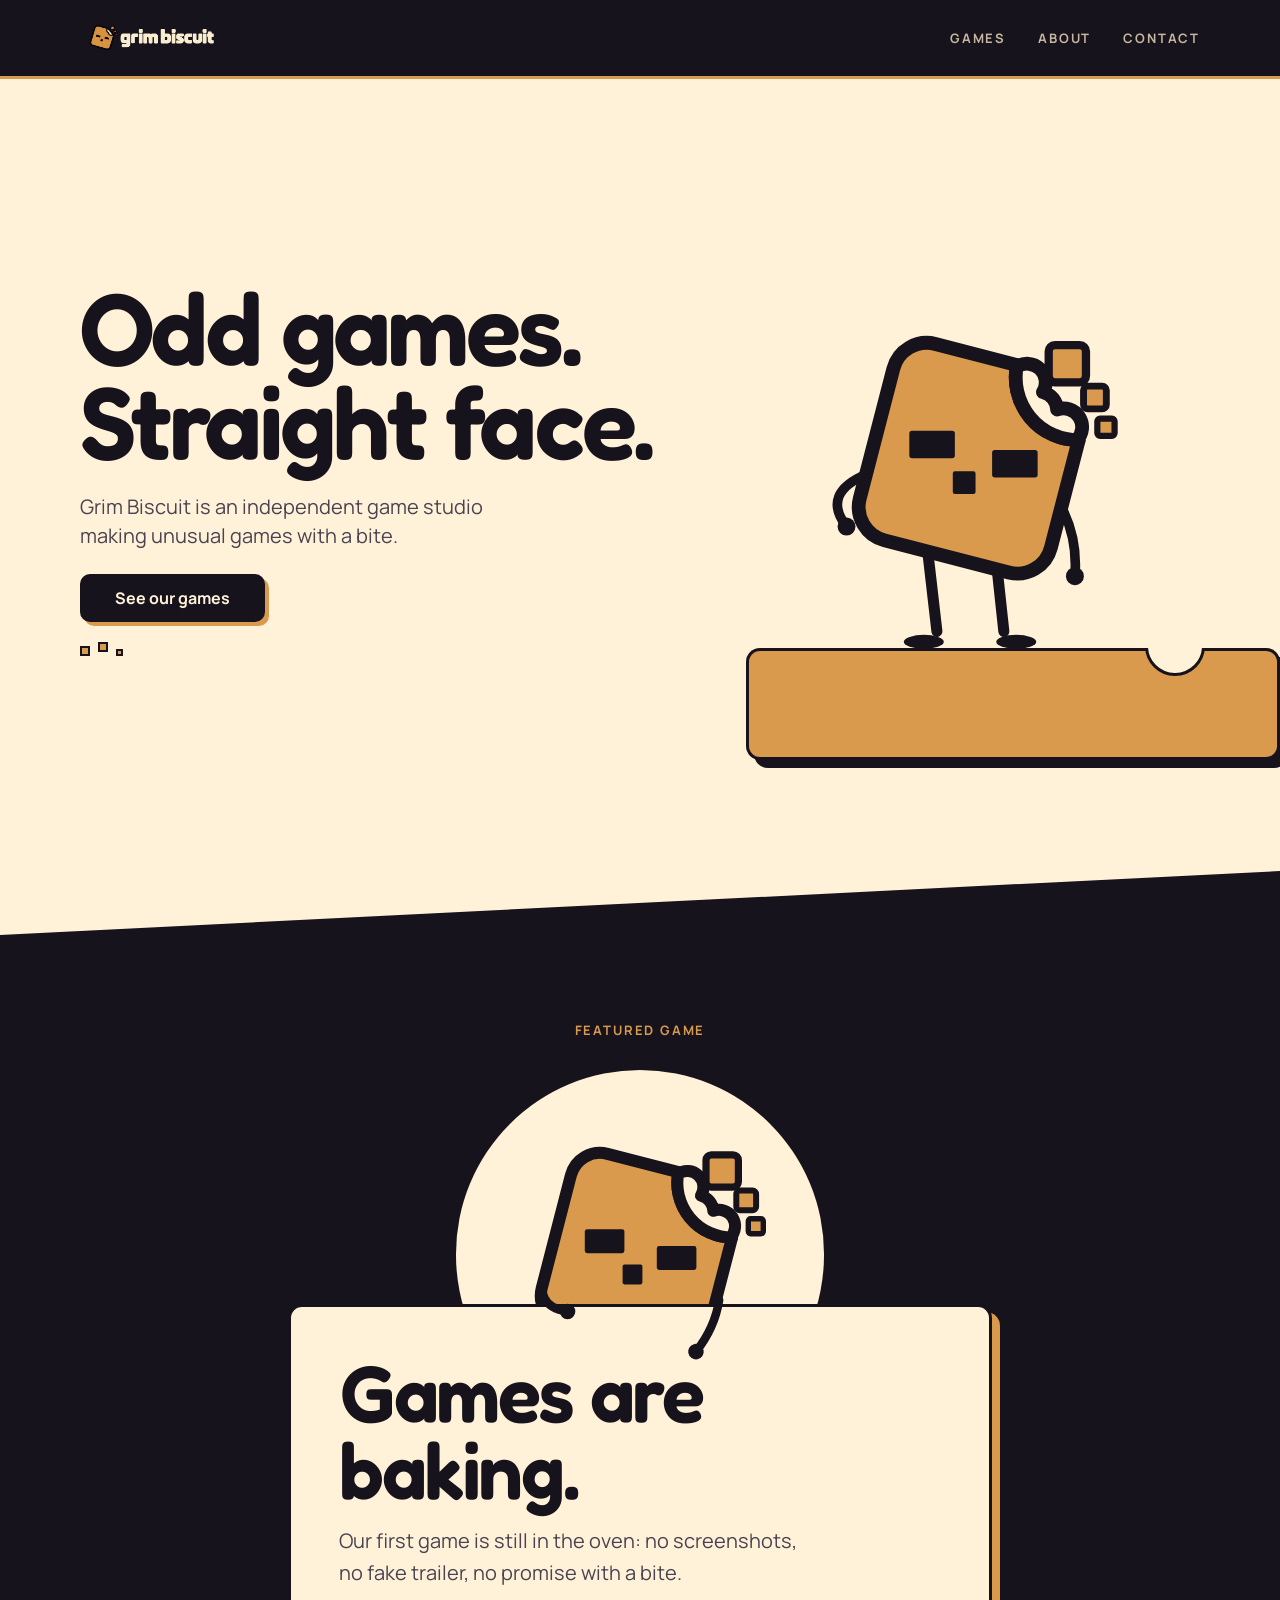
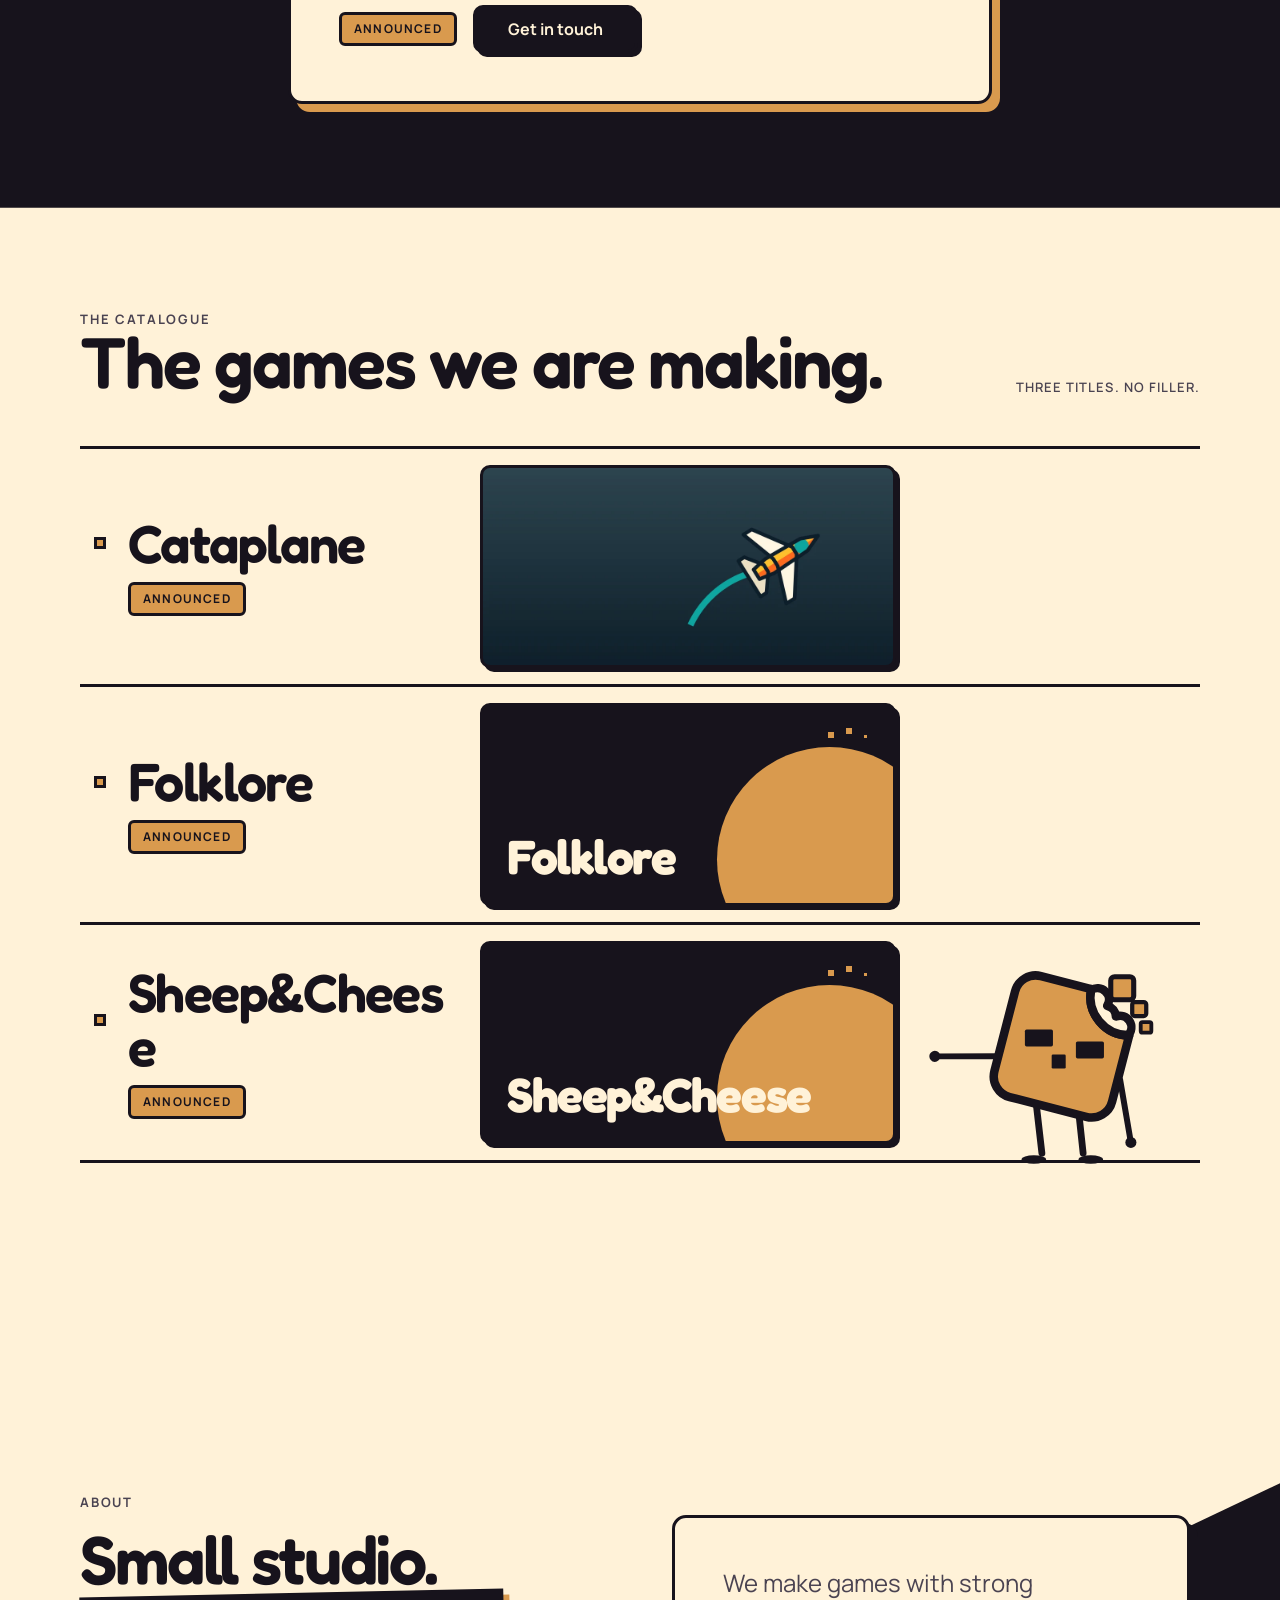
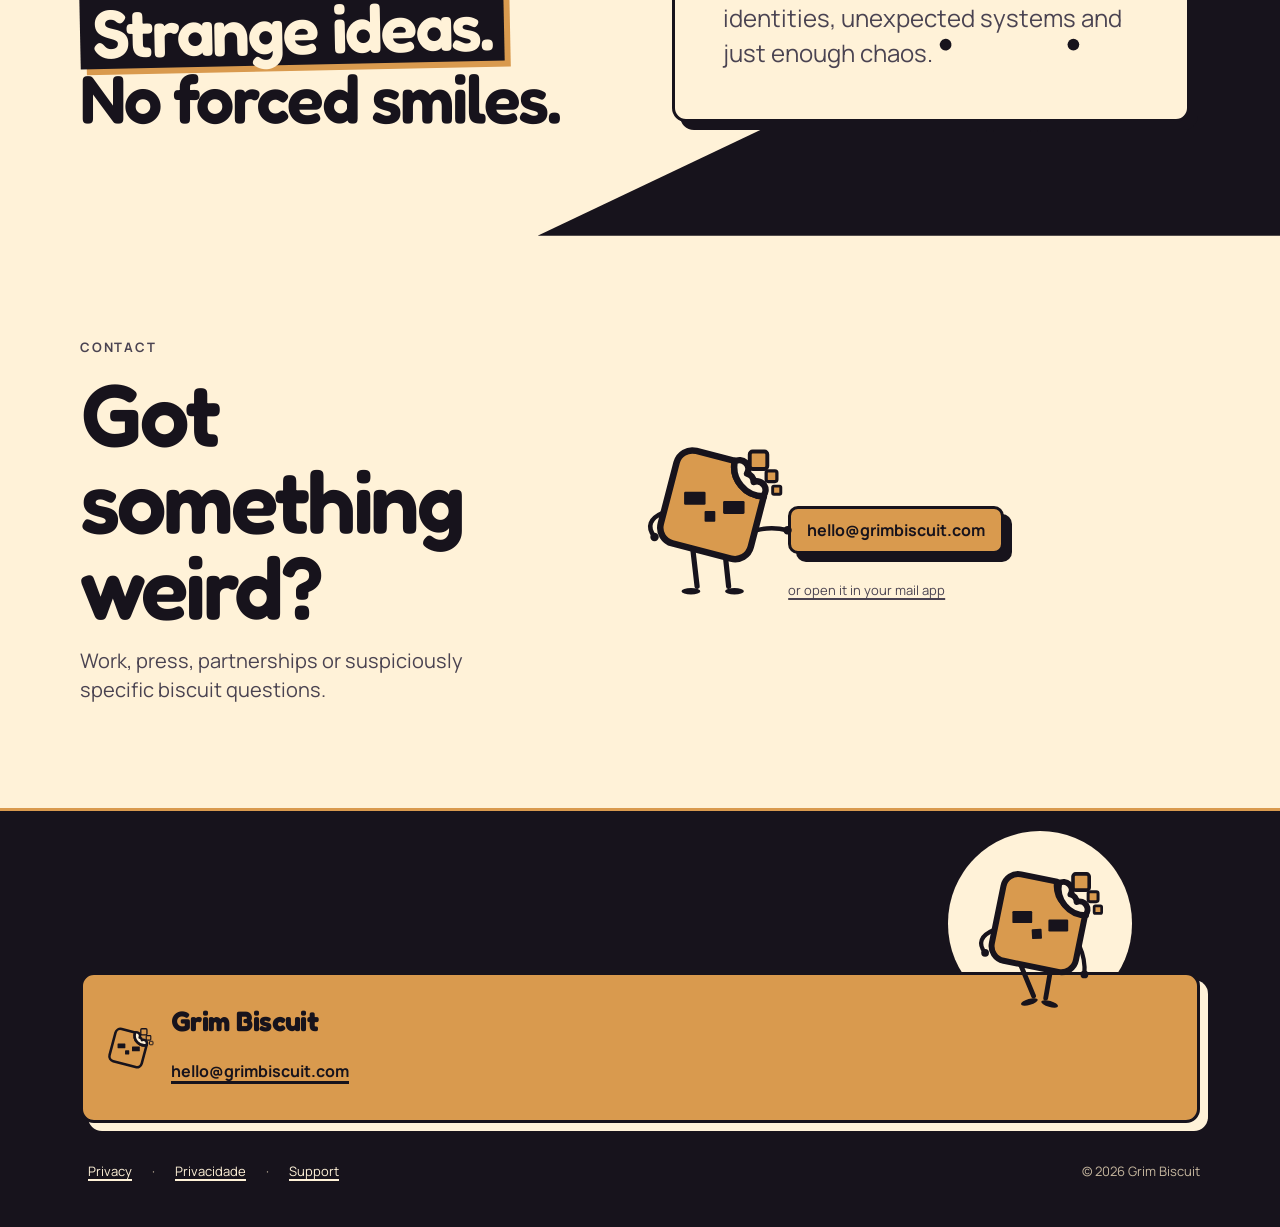
==== commit e73ae974: "Publica site Grim Biscuit" ====
--- a/index.html
+++ b/index.html
@@ -1,2 +1,2 @@
-<!DOCTYPE html><html lang="en" class="display_fb883786-module__F76nvG__variable body_460a41cd-module__pSrDgW__variable"><head><meta charSet="utf-8"/><meta name="viewport" content="width=device-width, initial-scale=1"/><link rel="preload" href="/_next/static/media/Fredoka-s.p.3j9n-jqs50_oa.ttf" as="font" crossorigin="" type="font/ttf"/><link rel="preload" href="/_next/static/media/Manrope-s.p.0nrgw8_4xg_io.ttf" as="font" crossorigin="" type="font/ttf"/><link rel="preload" as="image" href="/brand/logo-wordmark.webp"/><link rel="stylesheet" href="/_next/static/chunks/2bsyd08a0ki_q.css" data-precedence="next"/><link rel="stylesheet" href="/_next/static/chunks/18t98f1i80von.css" data-precedence="next"/><link rel="preload" as="script" fetchPriority="low" href="/_next/static/chunks/3s6nzrbk-8mnv.js"/><script src="/_next/static/chunks/19mx3mg6lkumu.js" async=""></script><script src="/_next/static/chunks/3kmozkq6tgqnz.js" async=""></script><script src="/_next/static/chunks/344n2zhqbh4pn.js" async=""></script><script src="/_next/static/chunks/turbopack-0ol8c8yjy8j3w.js" async=""></script><script src="/_next/static/chunks/0h2qsuyze9ds1.js" async=""></script><script src="/_next/static/chunks/0tzsr6jph-i9s.js" async=""></script><script src="/_next/static/chunks/2yzaggeo2towi.js" async=""></script><script src="/_next/static/chunks/1h_f3yjgb6d45.js" async=""></script><script src="/_next/static/chunks/1rw_04l6ta9ub.js" async=""></script><title>Grim Biscuit — Odd games. Straight face.</title><meta name="description" content="Grim Biscuit is an independent game studio making unusual games with a bite."/><link rel="manifest" href="/site.webmanifest"/><link rel="canonical" href="https://grimbiscuit.com/"/><meta property="og:title" content="Grim Biscuit — Odd games. Straight face."/><meta property="og:description" content="Grim Biscuit is an independent game studio making unusual games with a bite."/><meta property="og:url" content="https://grimbiscuit.com/"/><meta property="og:site_name" content="Grim Biscuit"/><meta property="og:image" content="https://grimbiscuit.com/brand/og-cover.png"/><meta property="og:image:width" content="1200"/><meta property="og:image:height" content="630"/><meta property="og:image:alt" content="Grim Biscuit"/><meta property="og:type" content="website"/><meta name="twitter:card" content="summary_large_image"/><meta name="twitter:title" content="Grim Biscuit — Odd games. Straight face."/><meta name="twitter:description" content="Grim Biscuit is an independent game studio making unusual games with a bite."/><meta name="twitter:image" content="https://grimbiscuit.com/brand/og-cover.png"/><link rel="icon" href="/favicon.ico"/><link rel="icon" href="/icons/icon-32.png" type="image/png" sizes="32x32"/><link rel="icon" href="/icons/icon-192.png" type="image/png" sizes="192x192"/><link rel="apple-touch-icon" href="/apple-touch-icon.png" sizes="180x180" type="image/png"/><meta name="next-size-adjust" content=""/><script src="/_next/static/chunks/0cz1d0mv5g_q7.js" noModule=""></script></head><body><div hidden=""><!--$--><!--/$--></div><a class="skip-link" href="#main">Skip to content</a><header class="site-header"><div class="site-header__inner container"><a class="site-header__brand" aria-label="Grim Biscuit" href="/"><span class="brand-mark site-header__mark" data-brand-mark="true"><div class="GrimMascot-module__C0FOjG__wrap GrimMascot-module__C0FOjG__mark" data-mascot-state="idle"><svg viewBox="128 72 408 390" class="GrimMascot-module__C0FOjG__svg GrimMascot-module__C0FOjG__back" data-grim-mascot="true" data-mascot-part="back" role="presentation" aria-hidden="true"><g><g id="mascot-body"><g transform="translate(319 267) rotate(14.5)"><path d="M 29.1,-147 A 91 91 0 0 0 143,-64 L 143,97 A 50 50 0 0 1 93,147 L -93,147 A 50 50 0 0 1 -143,97 L -143,-97 A 50 50 0 0 1 -93,-147 Z" fill="#D99A4E" stroke="#17131C" stroke-width="20" stroke-linejoin="round"/></g><rect x="291" y="286" width="33" height="33" rx="3" fill="#17131C"/></g><g id="mascot-bite-filling"><g transform="translate(319 267) rotate(14.5)"><path d="M 29.1,-147 A 91 91 0 0 0 143,-64 A 27 27 0 0 0 102.1,-97.7 A 27 27 0 0 0 73.8,-118.3 A 27 27 0 0 0 29.1,-147 Z" fill="#FFF2D8" stroke="#17131C" stroke-width="20" stroke-linejoin="round"/></g></g><g id="mascot-eye-left"><g transform="translate(261 247)"><rect x="-33" y="-20" width="66" height="40" rx="4" fill="#17131C"/></g></g><g id="mascot-eye-right"><g transform="translate(381 275)"><rect x="-33" y="-20" width="66" height="40" rx="4" fill="#17131C"/></g></g><g id="mascot-crumb-1"><rect x="430" y="103" width="54" height="54" rx="9" fill="#D99A4E" stroke="#17131C" stroke-width="12"/></g><g id="mascot-crumb-2"><rect x="480.5" y="162.5" width="33" height="33" rx="6" fill="#D99A4E" stroke="#17131C" stroke-width="10"/></g><g id="mascot-crumb-3"><rect x="500.5" y="209.5" width="25" height="25" rx="4" fill="#D99A4E" stroke="#17131C" stroke-width="9"/></g></g></svg></div></span><img alt="Grim Biscuit" loading="eager" width="1086" height="362" decoding="async" data-nimg="1" class="site-header__wordmark" style="color:transparent" src="/brand/logo-wordmark.webp"/></a><nav class="site-nav site-nav--desktop" aria-label="Primary navigation"><a href="#games">Games</a><a href="#about">About</a><a href="#contact">Contact</a></nav><button class="menu-toggle" type="button" aria-expanded="false" aria-controls="mobile-navigation" aria-label="Open navigation menu"><span aria-hidden="true"></span><span aria-hidden="true"></span><span aria-hidden="true"></span></button><nav id="mobile-navigation" class="site-nav site-nav--mobile" aria-label="Mobile navigation" aria-hidden="true"><a tabindex="-1" href="#games">Games</a><a tabindex="-1" href="#about">About</a><a tabindex="-1" href="#contact">Contact</a><a class="btn btn-primary" tabindex="-1" href="#games">See our games</a><a class="site-nav__mail" href="mailto:hello@grimbiscuit.com" tabindex="-1">hello@grimbiscuit.com</a></nav></div></header><div class="scroll-progress" aria-hidden="true"><div class="scroll-progress__bar"></div></div><main id="main"><div class="route-transition"><!--$?--><template id="B:0"></template><div class="loading-screen" role="status" aria-label="Loading"><span class="brand-mark loading-screen__mark" data-brand-mark="true"><div class="GrimMascot-module__C0FOjG__wrap GrimMascot-module__C0FOjG__mark" data-mascot-state="loading"><svg viewBox="128 72 408 390" class="GrimMascot-module__C0FOjG__svg GrimMascot-module__C0FOjG__back" data-grim-mascot="true" data-mascot-part="back" role="presentation" aria-hidden="true"><g><g id="mascot-body"><g transform="translate(319 267) rotate(14.5)"><path d="M 29.1,-147 A 91 91 0 0 0 143,-64 L 143,97 A 50 50 0 0 1 93,147 L -93,147 A 50 50 0 0 1 -143,97 L -143,-97 A 50 50 0 0 1 -93,-147 Z" fill="#D99A4E" stroke="#17131C" stroke-width="20" stroke-linejoin="round"/></g><rect x="291" y="286" width="33" height="33" rx="3" fill="#17131C"/></g><g id="mascot-bite-filling"><g transform="translate(319 267) rotate(14.5)"><path d="M 29.1,-147 A 91 91 0 0 0 143,-64 A 27 27 0 0 0 102.1,-97.7 A 27 27 0 0 0 73.8,-118.3 A 27 27 0 0 0 29.1,-147 Z" fill="#FFF2D8" stroke="#17131C" stroke-width="20" stroke-linejoin="round"/></g></g><g id="mascot-eye-left"><g transform="translate(261 247)"><rect x="-33" y="-20" width="66" height="40" rx="4" fill="#17131C"/></g></g><g id="mascot-eye-right"><g transform="translate(381 275)"><rect x="-33" y="-20" width="66" height="40" rx="4" fill="#17131C"/></g></g><g id="mascot-crumb-1"><rect x="430" y="103" width="54" height="54" rx="9" fill="#D99A4E" stroke="#17131C" stroke-width="12"/></g><g id="mascot-crumb-2"><rect x="480.5" y="162.5" width="33" height="33" rx="6" fill="#D99A4E" stroke="#17131C" stroke-width="10"/></g><g id="mascot-crumb-3"><rect x="500.5" y="209.5" width="25" height="25" rx="4" fill="#D99A4E" stroke="#17131C" stroke-width="9"/></g></g></svg></div></span></div><!--/$--></div></main><footer class="site-footer" data-scene="sit"><div class="site-footer__inner container"><div class="sit" style="--m-body-bottom:0.6953125" data-sit="true" data-kicking="false"><span class="moon sit__moon" aria-hidden="true"></span><div class="sit__mascot" aria-hidden="true"><div class="GrimMascot-module__C0FOjG__wrap" data-mascot-state="idle"><svg viewBox="0 0 640 640" class="GrimMascot-module__C0FOjG__svg GrimMascot-module__C0FOjG__back" data-grim-mascot="true" data-mascot-part="back" role="presentation" aria-hidden="true"><g><g id="mascot-leg-left" transform="rotate(-16 255 405)"><path d="M 255,405 L 268,518" fill="none" stroke="#17131C" stroke-width="16" stroke-linecap="round"/><ellipse cx="249" cy="533" rx="29" ry="10" fill="#17131C"/></g><g id="mascot-leg-right" transform="rotate(16 355 425)"><path d="M 355,425 L 365,518" fill="none" stroke="#17131C" stroke-width="16" stroke-linecap="round"/><ellipse cx="383" cy="533" rx="29" ry="10" fill="#17131C"/></g><g id="mascot-arm-left"><path d="M 166,290 Q 100,318 137,366" fill="none" stroke="#17131C" stroke-width="14" stroke-linecap="round"/><circle cx="137" cy="366" r="13" fill="#17131C"/></g><g id="mascot-arm-right"><path d="M 452,345 Q 472,388 468,438" fill="none" stroke="#17131C" stroke-width="14" stroke-linecap="round"/><circle cx="468" cy="438" r="13" fill="#17131C"/></g><g id="mascot-body" transform="rotate(-3 319 267)"><g transform="translate(319 267) rotate(14.5)"><path d="M 29.1,-147 A 91 91 0 0 0 143,-64 L 143,97 A 50 50 0 0 1 93,147 L -93,147 A 50 50 0 0 1 -143,97 L -143,-97 A 50 50 0 0 1 -93,-147 Z" fill="#D99A4E" stroke="#17131C" stroke-width="20" stroke-linejoin="round"/></g><rect x="291" y="286" width="33" height="33" rx="3" fill="#17131C"/></g><g id="mascot-bite-filling"><g transform="translate(319 267) rotate(14.5)"><path d="M 29.1,-147 A 91 91 0 0 0 143,-64 A 27 27 0 0 0 102.1,-97.7 A 27 27 0 0 0 73.8,-118.3 A 27 27 0 0 0 29.1,-147 Z" fill="#FFF2D8" stroke="#17131C" stroke-width="20" stroke-linejoin="round"/></g></g><g id="mascot-eye-left"><g transform="translate(261 247)"><rect x="-33" y="-20" width="66" height="40" rx="4" fill="#17131C"/></g></g><g id="mascot-eye-right"><g transform="translate(381 275)"><rect x="-33" y="-20" width="66" height="40" rx="4" fill="#17131C"/></g></g><g id="mascot-crumb-1"><rect x="430" y="103" width="54" height="54" rx="9" fill="#D99A4E" stroke="#17131C" stroke-width="12"/></g><g id="mascot-crumb-2"><rect x="480.5" y="162.5" width="33" height="33" rx="6" fill="#D99A4E" stroke="#17131C" stroke-width="10"/></g><g id="mascot-crumb-3"><rect x="500.5" y="209.5" width="25" height="25" rx="4" fill="#D99A4E" stroke="#17131C" stroke-width="9"/></g></g></svg></div></div><div class="sit__panel"><a class="site-footer__mark" aria-label="Grim Biscuit" href="/"><span class="brand-mark" data-brand-mark="true"><div class="GrimMascot-module__C0FOjG__wrap GrimMascot-module__C0FOjG__mark" data-mascot-state="idle"><svg viewBox="128 72 408 390" class="GrimMascot-module__C0FOjG__svg GrimMascot-module__C0FOjG__back" data-grim-mascot="true" data-mascot-part="back" role="presentation" aria-hidden="true"><g><g id="mascot-body"><g transform="translate(319 267) rotate(14.5)"><path d="M 29.1,-147 A 91 91 0 0 0 143,-64 L 143,97 A 50 50 0 0 1 93,147 L -93,147 A 50 50 0 0 1 -143,97 L -143,-97 A 50 50 0 0 1 -93,-147 Z" fill="#D99A4E" stroke="#17131C" stroke-width="20" stroke-linejoin="round"/></g><rect x="291" y="286" width="33" height="33" rx="3" fill="#17131C"/></g><g id="mascot-bite-filling"><g transform="translate(319 267) rotate(14.5)"><path d="M 29.1,-147 A 91 91 0 0 0 143,-64 A 27 27 0 0 0 102.1,-97.7 A 27 27 0 0 0 73.8,-118.3 A 27 27 0 0 0 29.1,-147 Z" fill="#FFF2D8" stroke="#17131C" stroke-width="20" stroke-linejoin="round"/></g></g><g id="mascot-eye-left"><g transform="translate(261 247)"><rect x="-33" y="-20" width="66" height="40" rx="4" fill="#17131C"/></g></g><g id="mascot-eye-right"><g transform="translate(381 275)"><rect x="-33" y="-20" width="66" height="40" rx="4" fill="#17131C"/></g></g><g id="mascot-crumb-1"><rect x="430" y="103" width="54" height="54" rx="9" fill="#D99A4E" stroke="#17131C" stroke-width="12"/></g><g id="mascot-crumb-2"><rect x="480.5" y="162.5" width="33" height="33" rx="6" fill="#D99A4E" stroke="#17131C" stroke-width="10"/></g><g id="mascot-crumb-3"><rect x="500.5" y="209.5" width="25" height="25" rx="4" fill="#D99A4E" stroke="#17131C" stroke-width="9"/></g></g></svg></div></span></a><div class="site-footer__copy"><p class="site-footer__name">Grim Biscuit</p><a class="site-footer__mail" href="mailto:hello@grimbiscuit.com" data-footer-mail="true">hello@grimbiscuit.com</a></div></div></div><div class="site-footer__meta"><p class="site-footer__legal"><a href="/privacy/">Privacy</a><span aria-hidden="true">·</span><a href="/privacidade/">Privacidade</a><span aria-hidden="true">·</span><a href="/support/">Support</a></p><p class="site-footer__copyright">© <!-- -->2026<!-- --> <!-- -->Grim Biscuit</p></div></div></footer><noscript><style>[hidden]{display:block !important}</style></noscript><script type="application/ld+json">{"@context":"https://schema.org","@type":"Organization","name":"Grim Biscuit","url":"https://grimbiscuit.com","logo":"https://grimbiscuit.com/brand/logo-mark.webp","email":"hello@grimbiscuit.com"}</script><script>requestAnimationFrame(function(){$RT=performance.now()});</script><script src="/_next/static/chunks/3s6nzrbk-8mnv.js" id="_R_" async=""></script><div hidden id="S:0"><section class="hero" aria-labelledby="hero-title" data-scene="stage"><div class="hero__inner container"><div class="hero__copy"><div class="reveal" data-reveal="true" style="--reveal-delay:0ms"><h1 id="hero-title"><span>Odd games.</span> <span>Straight face.</span></h1></div><div class="reveal" data-reveal="true" style="--reveal-delay:70ms"><p class="hero__lede lede">Grim Biscuit is an independent game studio making unusual games with a bite.</p></div><div class="reveal hero__cta-reveal" data-reveal="true" style="--reveal-delay:140ms"><div class="magnetic hero__cta-wrap"><a class="btn btn-primary btn--block" href="#games" data-biscuit-cta="true">See our games</a></div></div><div class="reveal hero__motif" data-reveal="true" style="--reveal-delay:210ms"><span class="crumbs" aria-hidden="true"><span></span><span></span><span></span></span></div></div><div class="hero__stage" style="--m-ground:0.8484375" data-stage="true" data-pressed="false"><div class="hero__mascot"><div class="GrimMascot-module__C0FOjG__wrap" data-mascot-state="idle"><svg viewBox="0 0 640 640" class="GrimMascot-module__C0FOjG__svg GrimMascot-module__C0FOjG__back" data-grim-mascot="true" data-mascot-part="back" role="presentation" aria-hidden="true"><g><g id="mascot-leg-left"><path d="M 255,405 L 268,518" fill="none" stroke="#17131C" stroke-width="16" stroke-linecap="round"/><ellipse cx="249" cy="533" rx="29" ry="10" fill="#17131C"/></g><g id="mascot-leg-right"><path d="M 355,425 L 365,518" fill="none" stroke="#17131C" stroke-width="16" stroke-linecap="round"/><ellipse cx="383" cy="533" rx="29" ry="10" fill="#17131C"/></g><g id="mascot-arm-left"><path d="M 166,290 Q 100,318 137,366" fill="none" stroke="#17131C" stroke-width="14" stroke-linecap="round"/><circle cx="137" cy="366" r="13" fill="#17131C"/></g><g id="mascot-arm-right"><path d="M 452,345 Q 472,388 468,438" fill="none" stroke="#17131C" stroke-width="14" stroke-linecap="round"/><circle cx="468" cy="438" r="13" fill="#17131C"/></g><g id="mascot-body"><g transform="translate(319 267) rotate(14.5)"><path d="M 29.1,-147 A 91 91 0 0 0 143,-64 L 143,97 A 50 50 0 0 1 93,147 L -93,147 A 50 50 0 0 1 -143,97 L -143,-97 A 50 50 0 0 1 -93,-147 Z" fill="#D99A4E" stroke="#17131C" stroke-width="20" stroke-linejoin="round"/></g><rect x="291" y="286" width="33" height="33" rx="3" fill="#17131C"/></g><g id="mascot-bite-filling"><g transform="translate(319 267) rotate(14.5)"><path d="M 29.1,-147 A 91 91 0 0 0 143,-64 A 27 27 0 0 0 102.1,-97.7 A 27 27 0 0 0 73.8,-118.3 A 27 27 0 0 0 29.1,-147 Z" fill="#FFF2D8" stroke="#17131C" stroke-width="20" stroke-linejoin="round"/></g></g><g id="mascot-eye-left"><g transform="translate(261 247)"><rect x="-33" y="-20" width="66" height="40" rx="4" fill="#17131C"/></g></g><g id="mascot-eye-right"><g transform="translate(381 275)"><rect x="-33" y="-20" width="66" height="40" rx="4" fill="#17131C"/></g></g><g id="mascot-crumb-1"><rect x="430" y="103" width="54" height="54" rx="9" fill="#D99A4E" stroke="#17131C" stroke-width="12"/></g><g id="mascot-crumb-2"><rect x="480.5" y="162.5" width="33" height="33" rx="6" fill="#D99A4E" stroke="#17131C" stroke-width="10"/></g><g id="mascot-crumb-3"><rect x="500.5" y="209.5" width="25" height="25" rx="4" fill="#D99A4E" stroke="#17131C" stroke-width="9"/></g></g></svg></div></div><div class="hero__slab" aria-hidden="true"><span class="hero__slab-bite"></span></div></div></div></section><section id="games" class="section charcoal-block featured featured--empty" aria-labelledby="featured-title" data-scene="hug"><div class="container featured-empty__inner"><p class="eyebrow featured-empty__eyebrow">Featured game</p><div class="reveal featured-empty__panel" data-reveal="true" style="--reveal-delay:0ms"><div class="hug" style="--m-ledge:0.55" data-hug="true" data-squeezed="false"><span class="moon hug__moon" aria-hidden="true"></span><div class="hug__mascot" aria-hidden="true"><div class="GrimMascot-module__C0FOjG__wrap" data-mascot-state="idle"><svg viewBox="0 0 640 640" class="GrimMascot-module__C0FOjG__svg GrimMascot-module__C0FOjG__back" data-grim-mascot="true" data-mascot-part="back" role="presentation" aria-hidden="true"><g><g id="mascot-leg-left"><path d="M 255,405 L 268,518" fill="none" stroke="#17131C" stroke-width="16" stroke-linecap="round"/><ellipse cx="249" cy="533" rx="29" ry="10" fill="#17131C"/></g><g id="mascot-leg-right"><path d="M 355,425 L 365,518" fill="none" stroke="#17131C" stroke-width="16" stroke-linecap="round"/><ellipse cx="383" cy="533" rx="29" ry="10" fill="#17131C"/></g><g id="mascot-body"><g transform="translate(319 267) rotate(14.5)"><path d="M 29.1,-147 A 91 91 0 0 0 143,-64 L 143,97 A 50 50 0 0 1 93,147 L -93,147 A 50 50 0 0 1 -143,97 L -143,-97 A 50 50 0 0 1 -93,-147 Z" fill="#D99A4E" stroke="#17131C" stroke-width="20" stroke-linejoin="round"/></g><rect x="291" y="286" width="33" height="33" rx="3" fill="#17131C"/></g><g id="mascot-bite-filling"><g transform="translate(319 267) rotate(14.5)"><path d="M 29.1,-147 A 91 91 0 0 0 143,-64 A 27 27 0 0 0 102.1,-97.7 A 27 27 0 0 0 73.8,-118.3 A 27 27 0 0 0 29.1,-147 Z" fill="#FFF2D8" stroke="#17131C" stroke-width="20" stroke-linejoin="round"/></g></g><g id="mascot-eye-left"><g transform="translate(261 247)"><rect x="-33" y="-20" width="66" height="40" rx="4" fill="#17131C"/></g></g><g id="mascot-eye-right"><g transform="translate(381 275)"><rect x="-33" y="-20" width="66" height="40" rx="4" fill="#17131C"/></g></g><g id="mascot-crumb-1"><rect x="430" y="103" width="54" height="54" rx="9" fill="#D99A4E" stroke="#17131C" stroke-width="12"/></g><g id="mascot-crumb-2"><rect x="480.5" y="162.5" width="33" height="33" rx="6" fill="#D99A4E" stroke="#17131C" stroke-width="10"/></g><g id="mascot-crumb-3"><rect x="500.5" y="209.5" width="25" height="25" rx="4" fill="#D99A4E" stroke="#17131C" stroke-width="9"/></g></g></svg><svg viewBox="0 0 640 640" class="GrimMascot-module__C0FOjG__svg GrimMascot-module__C0FOjG__front" data-grim-mascot="true" data-mascot-part="front" role="presentation" aria-hidden="true"><g><g id="mascot-arm-left" transform="rotate(-21 166 290)"><path d="M 166,290 Q 100,318 137,366" fill="none" stroke="#17131C" stroke-width="14" stroke-linecap="round"/><circle cx="137" cy="366" r="13" fill="#17131C"/></g><g id="mascot-arm-right" transform="rotate(38 452 345)"><path d="M 452,345 Q 472,388 468,438" fill="none" stroke="#17131C" stroke-width="14" stroke-linecap="round"/><circle cx="468" cy="438" r="13" fill="#17131C"/></g></g></svg></div></div><div class="hug__panel"><h2 id="featured-title">Games are baking.</h2><p class="featured-empty__copy">Our first game is still in the oven: no screenshots, no fake trailer, no promise with a bite.</p><div class="featured-empty__actions"><span class="badge">Announced</span><a class="btn btn-primary" href="#contact">Get in touch</a></div></div></div></div></div></section><section class="section games-section games-section--planned" aria-labelledby="planned-games-title" data-scene="push"><div class="container"><div class="reveal" data-reveal="true" style="--reveal-delay:0ms"><div class="section-heading"><div><p class="eyebrow">The catalogue</p><h2 id="planned-games-title">The games we are making.</h2></div><p class="section-heading__note">Three titles. No filler.</p></div></div><div class="push" style="--m-ground:0.8484375" data-push="true"><ol class="planned-games-list"><li class="planned-game" data-planned-game="cataplane" data-pushed="false"><div class="planned-game__inner" tabindex="0"><span class="planned-game__index" aria-hidden="true"><span class="planned-game__bullet"></span></span><h3>Cataplane</h3><span class="tag planned-game__status">Announced</span></div></li><li class="planned-game" data-planned-game="folklore" data-pushed="false"><div class="planned-game__inner" tabindex="0"><span class="planned-game__index" aria-hidden="true"><span class="planned-game__bullet"></span></span><h3>Folklore</h3><span class="tag planned-game__status">Announced</span></div></li><li class="planned-game" data-planned-game="sheep-and-cheese" data-pushed="false"><div class="planned-game__inner" tabindex="0"><span class="planned-game__index" aria-hidden="true"><span class="planned-game__bullet"></span></span><h3>Sheep&amp;Cheese</h3><span class="tag planned-game__status">Announced</span></div></li></ol><div class="push__mascot" aria-hidden="true"><div class="GrimMascot-module__C0FOjG__wrap" data-mascot-state="idle"><svg viewBox="0 0 640 640" class="GrimMascot-module__C0FOjG__svg GrimMascot-module__C0FOjG__back" data-grim-mascot="true" data-mascot-part="back" role="presentation" aria-hidden="true"><g><g id="mascot-leg-left"><path d="M 255,405 L 268,518" fill="none" stroke="#17131C" stroke-width="16" stroke-linecap="round"/><ellipse cx="249" cy="533" rx="29" ry="10" fill="#17131C"/></g><g id="mascot-leg-right"><path d="M 355,425 L 365,518" fill="none" stroke="#17131C" stroke-width="16" stroke-linecap="round"/><ellipse cx="383" cy="533" rx="29" ry="10" fill="#17131C"/></g><g id="mascot-arm-left"><path d="M 166,290 Q 100,318 137,366" fill="none" stroke="#17131C" stroke-width="14" stroke-linecap="round"/><circle cx="137" cy="366" r="13" fill="#17131C"/></g><g id="mascot-arm-right"><path d="M 452,345 Q 472,388 468,438" fill="none" stroke="#17131C" stroke-width="14" stroke-linecap="round"/><circle cx="468" cy="438" r="13" fill="#17131C"/></g><g id="mascot-body"><g transform="translate(319 267) rotate(14.5)"><path d="M 29.1,-147 A 91 91 0 0 0 143,-64 L 143,97 A 50 50 0 0 1 93,147 L -93,147 A 50 50 0 0 1 -143,97 L -143,-97 A 50 50 0 0 1 -93,-147 Z" fill="#D99A4E" stroke="#17131C" stroke-width="20" stroke-linejoin="round"/></g><rect x="291" y="286" width="33" height="33" rx="3" fill="#17131C"/></g><g id="mascot-bite-filling"><g transform="translate(319 267) rotate(14.5)"><path d="M 29.1,-147 A 91 91 0 0 0 143,-64 A 27 27 0 0 0 102.1,-97.7 A 27 27 0 0 0 73.8,-118.3 A 27 27 0 0 0 29.1,-147 Z" fill="#FFF2D8" stroke="#17131C" stroke-width="20" stroke-linejoin="round"/></g></g><g id="mascot-eye-left"><g transform="translate(261 247)"><rect x="-33" y="-20" width="66" height="40" rx="4" fill="#17131C"/></g></g><g id="mascot-eye-right"><g transform="translate(381 275)"><rect x="-33" y="-20" width="66" height="40" rx="4" fill="#17131C"/></g></g><g id="mascot-crumb-1"><rect x="430" y="103" width="54" height="54" rx="9" fill="#D99A4E" stroke="#17131C" stroke-width="12"/></g><g id="mascot-crumb-2"><rect x="480.5" y="162.5" width="33" height="33" rx="6" fill="#D99A4E" stroke="#17131C" stroke-width="10"/></g><g id="mascot-crumb-3"><rect x="500.5" y="209.5" width="25" height="25" rx="4" fill="#D99A4E" stroke="#17131C" stroke-width="9"/></g></g></svg></div></div></div></div></section><section id="about" class="section about" aria-labelledby="about-title" data-scene="hang"><div class="container about__inner"><div class="reveal about__head" data-reveal="true" style="--reveal-delay:0ms"><p class="eyebrow">About</p><h2 id="about-title" class="about__title"><span>Small studio.</span> <span class="about__hl">Strange ideas.</span> <span>No forced smiles.</span></h2></div><div class="hang" style="--m-ledge:0.5" data-hang="true" data-ducked="false"><div class="hang__mascot" aria-hidden="true"><div class="GrimMascot-module__C0FOjG__wrap" data-mascot-state="peek"><svg viewBox="0 0 640 640" class="GrimMascot-module__C0FOjG__svg GrimMascot-module__C0FOjG__back" data-grim-mascot="true" data-mascot-part="back" role="presentation" aria-hidden="true"><g transform="translate(0 288)"><g id="mascot-leg-left"><path d="M 255,405 L 268,518" fill="none" stroke="#17131C" stroke-width="16" stroke-linecap="round"/><ellipse cx="249" cy="533" rx="29" ry="10" fill="#17131C"/></g><g id="mascot-leg-right"><path d="M 355,425 L 365,518" fill="none" stroke="#17131C" stroke-width="16" stroke-linecap="round"/><ellipse cx="383" cy="533" rx="29" ry="10" fill="#17131C"/></g><g id="mascot-body"><g transform="translate(319 267) rotate(14.5)"><path d="M 29.1,-147 A 91 91 0 0 0 143,-64 L 143,97 A 50 50 0 0 1 93,147 L -93,147 A 50 50 0 0 1 -143,97 L -143,-97 A 50 50 0 0 1 -93,-147 Z" fill="#D99A4E" stroke="#17131C" stroke-width="20" stroke-linejoin="round"/></g><rect x="291" y="286" width="33" height="33" rx="3" fill="#17131C"/></g><g id="mascot-bite-filling"><g transform="translate(319 267) rotate(14.5)"><path d="M 29.1,-147 A 91 91 0 0 0 143,-64 A 27 27 0 0 0 102.1,-97.7 A 27 27 0 0 0 73.8,-118.3 A 27 27 0 0 0 29.1,-147 Z" fill="#FFF2D8" stroke="#17131C" stroke-width="20" stroke-linejoin="round"/></g></g><g id="mascot-eye-left"><g transform="translate(261 247)"><rect x="-33" y="-20" width="66" height="40" rx="4" fill="#17131C"/></g></g><g id="mascot-eye-right"><g transform="translate(381 275)"><rect x="-33" y="-20" width="66" height="40" rx="4" fill="#17131C"/></g></g><g id="mascot-crumb-1"><rect x="430" y="103" width="54" height="54" rx="9" fill="#D99A4E" stroke="#17131C" stroke-width="12"/></g><g id="mascot-crumb-2"><rect x="480.5" y="162.5" width="33" height="33" rx="6" fill="#D99A4E" stroke="#17131C" stroke-width="10"/></g><g id="mascot-crumb-3"><rect x="500.5" y="209.5" width="25" height="25" rx="4" fill="#D99A4E" stroke="#17131C" stroke-width="9"/></g></g></svg><svg viewBox="0 0 640 640" class="GrimMascot-module__C0FOjG__svg GrimMascot-module__C0FOjG__front" data-grim-mascot="true" data-mascot-part="front" role="presentation" aria-hidden="true"><g transform="translate(0 288)"><g id="mascot-arm-left" transform="rotate(47 166 290)"><path d="M 166,290 Q 100,318 137,366" fill="none" stroke="#17131C" stroke-width="14" stroke-linecap="round"/><circle cx="137" cy="366" r="13" fill="#17131C"/></g><g id="mascot-arm-right" transform="rotate(-95 452 345)"><path d="M 452,345 Q 472,388 468,438" fill="none" stroke="#17131C" stroke-width="14" stroke-linecap="round"/><circle cx="468" cy="438" r="13" fill="#17131C"/></g></g></svg></div></div><div class="hang__card"><p class="lede about__lede">We make games with strong identities, unexpected systems and just enough chaos.</p></div></div></div></section><section id="contact" class="section contact" aria-labelledby="contact-title" data-scene="hold"><div class="container contact__inner"><div class="reveal contact__copy" data-reveal="true" style="--reveal-delay:0ms"><p class="eyebrow">Contact</p><h2 id="contact-title">Got something weird?</h2><p class="lede">Work, press, partnerships or suspiciously specific biscuit questions.</p></div><div class="hold" style="--m-hand:0.5390625;--m-hand-x:0.8740098555417323;--m-ground:0.8484375" data-hold="true" data-tugged="false"><div class="hold__mascot" aria-hidden="true"><div class="GrimMascot-module__C0FOjG__wrap" data-mascot-state="idle"><svg viewBox="0 0 640 640" class="GrimMascot-module__C0FOjG__svg GrimMascot-module__C0FOjG__back" data-grim-mascot="true" data-mascot-part="back" role="presentation" aria-hidden="true"><g><g id="mascot-leg-left"><path d="M 255,405 L 268,518" fill="none" stroke="#17131C" stroke-width="16" stroke-linecap="round"/><ellipse cx="249" cy="533" rx="29" ry="10" fill="#17131C"/></g><g id="mascot-leg-right"><path d="M 355,425 L 365,518" fill="none" stroke="#17131C" stroke-width="16" stroke-linecap="round"/><ellipse cx="383" cy="533" rx="29" ry="10" fill="#17131C"/></g><g id="mascot-arm-left"><path d="M 166,290 Q 100,318 137,366" fill="none" stroke="#17131C" stroke-width="14" stroke-linecap="round"/><circle cx="137" cy="366" r="13" fill="#17131C"/></g><g id="mascot-arm-right"><path d="M 452,345 Q 472,388 468,438" fill="none" stroke="#17131C" stroke-width="14" stroke-linecap="round"/><circle cx="468" cy="438" r="13" fill="#17131C"/></g><g id="mascot-body"><g transform="translate(319 267) rotate(14.5)"><path d="M 29.1,-147 A 91 91 0 0 0 143,-64 L 143,97 A 50 50 0 0 1 93,147 L -93,147 A 50 50 0 0 1 -143,97 L -143,-97 A 50 50 0 0 1 -93,-147 Z" fill="#D99A4E" stroke="#17131C" stroke-width="20" stroke-linejoin="round"/></g><rect x="291" y="286" width="33" height="33" rx="3" fill="#17131C"/></g><g id="mascot-bite-filling"><g transform="translate(319 267) rotate(14.5)"><path d="M 29.1,-147 A 91 91 0 0 0 143,-64 A 27 27 0 0 0 102.1,-97.7 A 27 27 0 0 0 73.8,-118.3 A 27 27 0 0 0 29.1,-147 Z" fill="#FFF2D8" stroke="#17131C" stroke-width="20" stroke-linejoin="round"/></g></g><g id="mascot-eye-left"><g transform="translate(261 247)"><rect x="-33" y="-20" width="66" height="40" rx="4" fill="#17131C"/></g></g><g id="mascot-eye-right"><g transform="translate(381 275)"><rect x="-33" y="-20" width="66" height="40" rx="4" fill="#17131C"/></g></g><g id="mascot-crumb-1"><rect x="430" y="103" width="54" height="54" rx="9" fill="#D99A4E" stroke="#17131C" stroke-width="12"/></g><g id="mascot-crumb-2"><rect x="480.5" y="162.5" width="33" height="33" rx="6" fill="#D99A4E" stroke="#17131C" stroke-width="10"/></g><g id="mascot-crumb-3"><rect x="500.5" y="209.5" width="25" height="25" rx="4" fill="#D99A4E" stroke="#17131C" stroke-width="9"/></g></g></svg></div></div><div class="hold__button"><button type="button" class="btn btn-accent btn--block" data-biscuit-cta="true" data-contact-cta="true">hello@grimbiscuit.com</button><span class="visually-hidden" role="status" aria-live="polite"></span><a class="contact__mailto" href="mailto:hello@grimbiscuit.com">or open it in your mail app</a></div></div></div></section><!--$--><!--/$--></div><script>$RB=[];$RV=function(a){$RT=performance.now();for(var b=0;b<a.length;b+=2){var c=a[b],e=a[b+1];null!==e.parentNode&&e.parentNode.removeChild(e);var f=c.parentNode;if(f){var g=c.previousSibling,h=0;do{if(c&&8===c.nodeType){var d=c.data;if("/$"===d||"/&"===d)if(0===h)break;else h--;else"$"!==d&&"$?"!==d&&"$~"!==d&&"$!"!==d&&"&"!==d||h++}d=c.nextSibling;f.removeChild(c);c=d}while(c);for(;e.firstChild;)f.insertBefore(e.firstChild,c);g.data="$";g._reactRetry&&requestAnimationFrame(g._reactRetry)}}a.length=0};
-$RC=function(a,b){if(b=document.getElementById(b))(a=document.getElementById(a))?(a.previousSibling.data="$~",$RB.push(a,b),2===$RB.length&&("number"!==typeof $RT?requestAnimationFrame($RV.bind(null,$RB)):(a=performance.now(),setTimeout($RV.bind(null,$RB),2300>a&&2E3<a?2300-a:$RT+300-a)))):b.parentNode.removeChild(b)};$RC("B:0","S:0")</script><script>(self.__next_f=self.__next_f||[]).push([0])</script><script>self.__next_f.push([1,"1:I[39756,[\"/_next/static/chunks/0h2qsuyze9ds1.js\",\"/_next/static/chunks/0tzsr6jph-i9s.js\",\"/_next/static/chunks/2yzaggeo2towi.js\"],\"LoadingBoundaryProvider\"]\n2:I[46508,[\"/_next/static/chunks/0h2qsuyze9ds1.js\",\"/_next/static/chunks/0tzsr6jph-i9s.js\",\"/_next/static/chunks/2yzaggeo2towi.js\"],\"BrandMark\"]\n3:\"$Sreact.fragment\"\n4:I[36852,[\"/_next/static/chunks/0h2qsuyze9ds1.js\",\"/_next/static/chunks/0tzsr6jph-i9s.js\",\"/_next/static/chunks/2yzaggeo2towi.js\"],\"SiteHeader\"]\n5:I[46083,[\"/_next/static/chunks/0h2qsuyze9ds1.js\",\"/_next/static/chunks/0tzsr6jph-i9s.js\",\"/_next/static/chunks/2yzaggeo2towi.js\"],\"ScrollProgress\"]\n6:I[76902,[\"/_next/static/chunks/0h2qsuyze9ds1.js\",\"/_next/static/chunks/0tzsr6jph-i9s.js\",\"/_next/static/chunks/2yzaggeo2towi.js\"],\"RouteTransition\"]\n7:I[39756,[\"/_next/static/chunks/0h2qsuyze9ds1.js\",\"/_next/static/chunks/0tzsr6jph-i9s.js\",\"/_next/static/chunks/2yzaggeo2towi.js\"],\"default\"]\n8:I[37457,[\"/_next/static/chunks/0h2qsuyze9ds1.js\",\"/_next/static/chunks/0tzsr6jph-i9s.js\",\"/_next/static/chunks/2yzaggeo2towi.js\"],\"default\"]\n9:I[29800,[\"/_next/static/chunks/0h2qsuyze9ds1.js\",\"/_next/static/chunks/0tzsr6jph-i9s.js\",\"/_next/static/chunks/2yzaggeo2towi.js\",\"/_next/static/chunks/1h_f3yjgb6d45.js\"],\"NotFoundScene\"]\na:I[8745,[\"/_next/static/chunks/0h2qsuyze9ds1.js\",\"/_next/static/chunks/0tzsr6jph-i9s.js\",\"/_next/static/chunks/2yzaggeo2towi.js\"],\"SiteFooter\"]\nc:I[32177,[\"/_next/static/chunks/0h2qsuyze9ds1.js\",\"/_next/static/chunks/0tzsr6jph-i9s.js\",\"/_next/static/chunks/2yzaggeo2towi.js\",\"/_next/static/chunks/1rw_04l6ta9ub.js\"],\"Hero\"]\nd:I[96199,[\"/_next/static/chunks/0h2qsuyze9ds1.js\",\"/_next/static/chunks/0tzsr6jph-i9s.js\",\"/_next/static/chunks/2yzaggeo2towi.js\",\"/_next/static/chunks/1rw_04l6ta9ub.js\"],\"Reveal\"]\ne:I[68171,[\"/_next/static/chunks/0h2qsuyze9ds1.js\",\"/_next/static/chunks/0tzsr6jph-i9s.js\",\"/_next/static/chunks/2yzaggeo2towi.js\",\"/_next/static/chunks/1rw_04l6ta9ub.js\"],\"HugScene\"]\nf:I[22016,[\"/_next/static/chunks/0h2qsuyze9ds1.js\",\"/_next/static/chunks/0tzsr6jph-i9s.js\",\"/_next/static/chunks/2yzaggeo2towi.js\",\"/_next/static/chunks/1rw_04l6ta9ub.js\"],\"\"]\n10:I[84081,[\"/_next/static/chunks/0h2qsuyze9ds1.js\",\"/_next/static/chunks/0tzsr6jph-i9s.js\",\"/_next/static/chunks/2yzaggeo2towi.js\",\"/_next/static/chunks/1rw_04l6ta9ub.js\"],\"PlannedCatalog\"]\n11:I[75543,[\"/_next/static/chunks/0h2qsuyze9ds1.js\",\"/_next/static/chunks/0tzsr6jph-i9s.js\",\"/_next/static/chunks/2yzaggeo2towi.js\",\"/_next/static/chunks/1rw_04l6ta9ub.js\"],\"AboutSection\"]\n12:I[17683,[\"/_next/static/chunks/0h2qsuyze9ds1.js\",\"/_next/static/chunks/0tzsr6jph-i9s.js\",\"/_next/static/chunks/2yzaggeo2towi.js\",\"/_next/static/chunks/1rw_04l6ta9ub.js\"],\"ContactSection\"]\n13:I[97367,[\"/_next/static/chunks/0h2qsuyze9ds1.js\",\"/_next/static/chunks/0tzsr6jph-i9s.js\",\"/_next/static/chunks/2yzaggeo2towi.js\"],\"OutletBoundary\"]\n14:\"$Sreact.suspense\"\n16:I[97367,[\"/_next/static/chunks/0h2qsuyze9ds1.js\",\"/_next/static/chunks/0tzsr6jph-i9s.js\",\"/_next/static/chunks/2yzaggeo2towi.js\"],\"ViewportBoundary\"]\n18:I[97367,[\"/_next/static/chunks/0h2qsuyze9ds1.js\",\"/_next/static/chunks/0tzsr6jph-i9s.js\",\"/_next/static/chunks/2yzaggeo2towi.js\"],\"MetadataBoundary\"]\n1a:I[68027,[\"/_next/static/chunks/0h2qsuyze9ds1.js\",\"/_next/static/chunks/0tzsr6jph-i9s.js\",\"/_next/static/chunks/2yzaggeo2towi.js\"],\"default\",1]\n:HL[\"/_next/static/chunks/2bsyd08a0ki_q.css\",\"style\"]\n:HL[\"/_next/static/chunks/18t98f1i80von.css\",\"style\"]\n:HL[\"/_next/static/media/Fredoka-s.p.3j9n-jqs50_oa.ttf\",\"font\",{\"crossOrigin\":\"\",\"type\":\"font/ttf\"}]\n:HL[\"/_next/static/media/Manrope-s.p.0nrgw8_4xg_io.ttf\",\"font\",{\"crossOrigin\":\"\",\"type\":\"font/ttf\"}]\nb:[\"$\",\"style\",null,{\"children\":\"[hidden]{display:block !important}\"}]\n0:{\"P\":null,\"c\":[\"\",\"\"],\"q\":\"\",\"i\":false,\"f\":[[[\"\",{\"children\":[\"__PAGE__\",{},\"$undefined\",\"$undefined\",4608]},\"$undefined\",\"$undefined\",4628],[[\"$\",\"$L1\",null,{\"loading\":[[\"$\",\"div\",\"l\",{\"className\":\"loading-screen\",\"role\":\"status\",\"aria-label\":\"Loading\",\"children\":[\"$\",\"$L2\",null,{\"className\":\"loading-screen__mark\",\"loading\":true}]}],[],null],\"children\":[\"$\",\"$3\",\"c\",{\"children\":[[[\"$\",\"link\",\"0\",{\"rel\":\"stylesheet\",\"href\":\"/_next/static/chunks/2bsyd08a0ki_q.css\",\"precedence\":\"next\",\"crossOrigin\":\"$undefined\",\"nonce\":\"$undefined\"}],[\"$\",\"link\",\"1\",{\"rel\":\"stylesheet\",\"href\":\"/_next/static/chunks/18t98f1i80von.css\",\"precedence\":\"next\",\"crossOrigin\":\"$undefined\",\"nonce\":\"$undefined\"}],[\"$\",\"script\",\"script-0\",{\"src\":\"/_next/static/chunks/0h2qsuyze9ds1.js\",\"async\":true,\"nonce\":\"$undefined\"}],[\"$\",\"script\",\"script-1\",{\"src\":\"/_next/static/chunks/0tzsr6jph-i9s.js\",\"async\":true,\"nonce\":\"$undefined\"}],[\"$\",\"script\",\"script-2\",{\"src\":\"/_next/static/chunks/2yzaggeo2towi.js\",\"async\":true,\"nonce\":\"$undefined\"}]],[\"$\",\"html\",null,{\"lang\":\"en\",\"className\":\"display_fb883786-module__F76nvG__variable body_460a41cd-module__pSrDgW__variable\",\"children\":[\"$\",\"body\",null,{\"children\":[[\"$\",\"a\",null,{\"className\":\"skip-link\",\"href\":\"#main\",\"children\":\"Skip to content\"}],[\"$\",\"$L4\",null,{}],[\"$\",\"$L5\",null,{}],[\"$\",\"main\",null,{\"id\":\"main\",\"children\":[\"$\",\"$L6\",null,{\"children\":[\"$\",\"$L7\",null,{\"parallelRouterKey\":\"children\",\"error\":\"$undefined\",\"errorStyles\":\"$undefined\",\"errorScripts\":\"$undefined\",\"template\":[\"$\",\"$L8\",null,{}],\"templateStyles\":\"$undefined\",\"templateScripts\":\"$undefined\",\"notFound\":[[\"$\",\"$L9\",null,{}],[]],\"forbidden\":\"$undefined\",\"unauthorized\":\"$undefined\"}]}]}],[\"$\",\"$La\",null,{}],[\"$\",\"noscript\",null,{\"children\":\"$b\"}],[\"$\",\"script\",null,{\"type\":\"application/ld+json\",\"dangerouslySetInnerHTML\":{\"__html\":\"{\\\"@context\\\":\\\"https://schema.org\\\",\\\"@type\\\":\\\"Organization\\\",\\\"name\\\":\\\"Grim Biscuit\\\",\\\"url\\\":\\\"https://grimbiscuit.com\\\",\\\"logo\\\":\\\"https://grimbiscuit.com/brand/logo-mark.webp\\\",\\\"email\\\":\\\"hello@grimbiscuit.com\\\"}\"}}]]}]}]]}]}],{\"children\":[[\"$\",\"$3\",\"c\",{\"children\":[[[\"$\",\"$Lc\",null,{}],[\"$\",\"section\",null,{\"id\":\"games\",\"className\":\"section charcoal-block featured featured--empty\",\"aria-labelledby\":\"featured-title\",\"data-scene\":\"hug\",\"children\":[\"$\",\"div\",null,{\"className\":\"container featured-empty__inner\",\"children\":[[\"$\",\"p\",null,{\"className\":\"eyebrow featured-empty__eyebrow\",\"children\":\"Featured game\"}],[\"$\",\"$Ld\",null,{\"className\":\"featured-empty__panel\",\"children\":[\"$\",\"$Le\",null,{\"children\":[[\"$\",\"h2\",null,{\"id\":\"featured-title\",\"children\":\"Games are baking.\"}],[\"$\",\"p\",null,{\"className\":\"featured-empty__copy\",\"children\":\"Our first game is still in the oven: no screenshots, no fake trailer, no promise with a bite.\"}],[\"$\",\"div\",null,{\"className\":\"featured-empty__actions\",\"children\":[[\"$\",\"span\",null,{\"className\":\"badge\",\"children\":\"Announced\"}],[\"$\",\"$Lf\",null,{\"className\":\"btn btn-primary\",\"href\":\"#contact\",\"children\":\"Get in touch\"}]]}]]}]}]]}]}],[\"$\",\"$L10\",null,{}],[\"$\",\"$L11\",null,{}],[\"$\",\"$L12\",null,{}]],[[\"$\",\"script\",\"script-0\",{\"src\":\"/_next/static/chunks/1rw_04l6ta9ub.js\",\"async\":true,\"nonce\":\"$undefined\"}]],[\"$\",\"$L13\",null,{\"children\":[\"$\",\"$14\",null,{\"name\":\"Next.MetadataOutlet\",\"children\":\"$@15\"}]}]]}],{},null,false,null]},null,false,null],[\"$\",\"$3\",\"h\",{\"children\":[null,[\"$\",\"$L16\",null,{\"children\":\"$L17\"}],[\"$\",\"div\",null,{\"hidden\":true,\"children\":[\"$\",\"$L18\",null,{\"children\":[\"$\",\"$14\",null,{\"name\":\"Next.Metadata\",\"children\":\"$L19\"}]}]}],[\"$\",\"meta\",null,{\"name\":\"next-size-adjust\",\"content\":\"\"}]]}],false]],\"m\":\"$undefined\",\"G\":[\"$1a\",[[\"$\",\"link\",\"0\",{\"rel\":\"stylesheet\",\"href\":\"/_next/static/chunks/2bsyd08a0ki_q.css\",\"precedence\":\"next\",\"crossOrigin\":\"$undefined\",\"nonce\":\"$undefined\"}],[\"$\",\"link\",\"1\",{\"rel\":\"stylesheet\",\"href\":\"/_next/static/chunks/18t98f1i80von.css\",\"precedence\":\"next\",\"crossOrigin\":\"$undefined\",\"nonce\":\"$undefined\"}]]],\"S\":true,\"h\":null,\"r\":\"$undefined\",\"s\":\"$undefined\",\"a\":\"$undefined\",\"l\":\"$undefined\",\"p\":\"$undefined\",\"d\":\"$undefined\",\"b\":\"Uu_CQEXzgAHnl8lHZVJqN\"}\n17:[[\"$\",\"meta\",\"0\",{\"charSet\":\"utf-8\"}],[\"$\",\"meta\",\"1\",{\"name\":\"viewport\",\"content\":\"width=device-width, initial-scale=1\"}]]\n1b:I[27201,[\"/_next/static/chunks/0h2qsuyze9ds1.js\",\"/_next/static/chunks/0tzsr6jph-i9s.js\",\"/_next/static/chunks/2yzaggeo2towi.js\"],\"IconMark\"]\n15:null\n19:[[\"$\",\"title\",\"0\",{\"children\":\"Grim Biscuit — Odd games. Straight face.\"}],[\"$\",\"meta\",\"1\",{\"name\":\"description\",\"content\":\"Grim Biscuit is an independent game studio making unusual games with a bite.\"}],[\"$\",\"link\",\"2\",{\"rel\":\"manifest\",\"href\":\"/site.webmanifest\",\"crossOrigin\":\"$undefined\"}],[\"$\",\"link\",\"3\",{\"rel\":\"canonical\",\"href\":\"https://grimbiscuit.com/\"}],[\"$\",\"meta\",\"4\",{\"property\":\"og:title\",\"content\":\"Grim Biscuit — Odd games. Straight face.\"}],[\"$\",\"meta\",\"5\",{\"property\":\"og:description\",\"content\":\"Grim Biscuit is an independent game studio making unusual games with a bite.\"}],[\"$\",\"meta\",\"6\",{\"property\":\"og:url\",\"content\":\"https://grimbiscuit.com/\"}],[\"$\",\"meta\",\"7\",{\"property\":\"og:site_name\",\"content\":\"Grim Biscuit\"}],[\"$\",\"meta\",\"8\",{\"property\":\"og:image\",\"content\":\"https://grimbiscuit.com/brand/og-cover.png\"}],[\"$\",\"meta\",\"9\",{\"property\":\"og:image:width\",\"content\":\"1200\"}],[\"$\",\"meta\",\"10\",{\"property\":\"og:image:height\",\"content\":\"630\"}],[\"$\",\"meta\",\"11\",{\"property\":\"og:image:alt\",\"content\":\"Grim Biscuit\"}],[\"$\",\"meta\",\"12\",{\"property\":\"og:type\",\"content\":\"website\"}],[\"$\",\"meta\",\"13\",{\"name\":\"twitter:card\",\"content\":\"summary_large_image\"}],[\"$\",\"meta\",\"14\",{\"name\":\"twitter:title\",\"content\":\"Grim Biscuit — Odd games. Straight face.\"}],[\"$\",\"meta\",\"15\",{\"name\":\"twitter:description\",\"content\":\"Grim Biscuit is an independent game studio making unusual games with a bite.\"}],[\"$\",\"meta\",\"16\",{\"name\":\"twitter:image\",\"content\":\"https://grimbiscuit.com/brand/og-cover.png\"}],[\"$\",\"link\",\"17\",{\"rel\":\"icon\",\"href\":\"/favicon.ico\"}],[\"$\",\"link\",\"18\",{\"rel\":\"icon\",\"href\":\"/icons/icon-32.png\",\"type\":\"image/png\",\"sizes\":\"32x32\"}],[\"$\",\"link\",\"19\",{\"rel\":\"icon\",\"href\":\"/icons/icon-192.png\",\"type\":\"image/png\",\"sizes\":\"192x192\"}],[\"$\",\"link\",\"20\",{\"rel\":\"apple-touch-icon\",\"href\":\"/apple-touch-icon.png\",\"sizes\":\"180x180\",\"type\":\"image/png\"}],[\"$\",\"$L1b\",\"21\",{}]]\n"])</script></body></html>+<!DOCTYPE html><html lang="en" class="display_fb883786-module__F76nvG__variable body_460a41cd-module__pSrDgW__variable"><head><meta charSet="utf-8"/><meta name="viewport" content="width=device-width, initial-scale=1"/><link rel="preload" href="/_next/static/media/Fredoka-s.p.3j9n-jqs50_oa.ttf" as="font" crossorigin="" type="font/ttf"/><link rel="preload" href="/_next/static/media/Manrope-s.p.0nrgw8_4xg_io.ttf" as="font" crossorigin="" type="font/ttf"/><link rel="preload" as="image" href="/brand/logo-wordmark.webp"/><link rel="stylesheet" href="/_next/static/chunks/3dsjnv6c_3pm8.css" data-precedence="next"/><link rel="stylesheet" href="/_next/static/chunks/2hh4j_cg5mh_6.css" data-precedence="next"/><link rel="preload" as="script" fetchPriority="low" href="/_next/static/chunks/3s6nzrbk-8mnv.js"/><script src="/_next/static/chunks/19mx3mg6lkumu.js" async=""></script><script src="/_next/static/chunks/3kmozkq6tgqnz.js" async=""></script><script src="/_next/static/chunks/344n2zhqbh4pn.js" async=""></script><script src="/_next/static/chunks/turbopack-0ol8c8yjy8j3w.js" async=""></script><script src="/_next/static/chunks/0h2qsuyze9ds1.js" async=""></script><script src="/_next/static/chunks/457t63dcevbmz.js" async=""></script><script src="/_next/static/chunks/1v02ctvc_kb3v.js" async=""></script><script src="/_next/static/chunks/1h_f3yjgb6d45.js" async=""></script><script src="/_next/static/chunks/3cwnkgy4j9_-e.js" async=""></script><title>Grim Biscuit — Odd games. Straight face.</title><meta name="description" content="Grim Biscuit is an independent game studio making unusual games with a bite."/><link rel="manifest" href="/site.webmanifest"/><link rel="canonical" href="https://grimbiscuit.com/"/><meta property="og:title" content="Grim Biscuit — Odd games. Straight face."/><meta property="og:description" content="Grim Biscuit is an independent game studio making unusual games with a bite."/><meta property="og:url" content="https://grimbiscuit.com/"/><meta property="og:site_name" content="Grim Biscuit"/><meta property="og:image" content="https://grimbiscuit.com/brand/og-cover.png"/><meta property="og:image:width" content="1200"/><meta property="og:image:height" content="630"/><meta property="og:image:alt" content="Grim Biscuit"/><meta property="og:type" content="website"/><meta name="twitter:card" content="summary_large_image"/><meta name="twitter:title" content="Grim Biscuit — Odd games. Straight face."/><meta name="twitter:description" content="Grim Biscuit is an independent game studio making unusual games with a bite."/><meta name="twitter:image" content="https://grimbiscuit.com/brand/og-cover.png"/><link rel="icon" href="/favicon.ico"/><link rel="icon" href="/icons/icon-32.png" type="image/png" sizes="32x32"/><link rel="icon" href="/icons/icon-192.png" type="image/png" sizes="192x192"/><link rel="apple-touch-icon" href="/apple-touch-icon.png" sizes="180x180" type="image/png"/><meta name="next-size-adjust" content=""/><script src="/_next/static/chunks/0cz1d0mv5g_q7.js" noModule=""></script></head><body><div hidden=""><!--$--><!--/$--></div><a class="skip-link" href="#main">Skip to content</a><header class="site-header"><div class="site-header__inner container"><a class="site-header__brand" aria-label="Grim Biscuit" href="/"><span class="brand-mark site-header__mark" data-brand-mark="true"><div class="GrimMascot-module__C0FOjG__wrap GrimMascot-module__C0FOjG__mark" data-mascot-state="idle"><svg viewBox="60 92 548 480" class="GrimMascot-module__C0FOjG__svg GrimMascot-module__C0FOjG__back" data-grim-mascot="true" data-mascot-part="back" role="presentation" aria-hidden="true"><g><g id="mascot-body"><g transform="translate(307 332) rotate(14.8)"><path d="M 26.2,-190 A 112 112 0 0 0 190,-84.8 L 190,132 A 58 58 0 0 1 132,190 L -132,190 A 58 58 0 0 1 -190,132 L -190,-132 A 58 58 0 0 1 -132,-190 Z" fill="#D99A4E" stroke="#17131C" stroke-width="29" stroke-linejoin="round"/></g><rect x="266" y="358" width="48" height="48" rx="5" fill="#17131C"/></g><g id="mascot-bite-filling"><g transform="translate(307 332) rotate(14.8)"><path d="M 26.2,-190 A 112 112 0 0 0 190,-84.8 A 112 112 0 0 1 188.3,-83.9 A 40 40 0 0 0 125.1,-126.2 A 40 40 0 0 0 90.8,-148.2 A 40 40 0 0 0 26.1,-188.1 A 112 112 0 0 1 26.2,-190 Z" fill="#FFF2D8" stroke="#17131C" stroke-width="29" stroke-linejoin="round"/></g></g><g id="mascot-eye-left"><g transform="translate(225 308)"><rect x="-44.5" y="-27" width="89" height="54" rx="5" fill="#17131C"/></g></g><g id="mascot-eye-right"><g transform="translate(390 343)"><rect x="-44.5" y="-27" width="89" height="54" rx="5" fill="#17131C"/></g></g><g id="mascot-crumb-1"><rect x="446" y="112" width="70" height="70" rx="12" fill="#D99A4E" stroke="#17131C" stroke-width="15"/></g><g id="mascot-crumb-2"><rect x="508" y="190" width="52" height="52" rx="9" fill="#D99A4E" stroke="#17131C" stroke-width="13"/></g><g id="mascot-crumb-3"><rect x="545" y="255" width="40" height="40" rx="7" fill="#D99A4E" stroke="#17131C" stroke-width="11"/></g></g></svg></div></span><img alt="Grim Biscuit" loading="eager" width="1086" height="362" decoding="async" data-nimg="1" class="site-header__wordmark" style="color:transparent" src="/brand/logo-wordmark.webp"/></a><nav class="site-nav site-nav--desktop" aria-label="Primary navigation"><a href="#games">Games</a><a href="#about">About</a><a href="#contact">Contact</a></nav><button class="menu-toggle" type="button" aria-expanded="false" aria-controls="mobile-navigation" aria-label="Open navigation menu"><span aria-hidden="true"></span><span aria-hidden="true"></span><span aria-hidden="true"></span></button><nav id="mobile-navigation" class="site-nav site-nav--mobile" aria-label="Mobile navigation" aria-hidden="true"><a tabindex="-1" href="#games">Games</a><a tabindex="-1" href="#about">About</a><a tabindex="-1" href="#contact">Contact</a><a class="btn btn-primary" tabindex="-1" href="#games">See our games</a><a class="site-nav__mail" href="mailto:hello@grimbiscuit.com" tabindex="-1">hello@grimbiscuit.com</a></nav></div></header><div class="scroll-progress" aria-hidden="true"><div class="scroll-progress__bar"></div></div><main id="main"><div class="route-transition"><!--$?--><template id="B:0"></template><div class="loading-screen" role="status" aria-label="Loading"><span class="brand-mark loading-screen__mark" data-brand-mark="true"><div class="GrimMascot-module__C0FOjG__wrap GrimMascot-module__C0FOjG__mark" data-mascot-state="loading"><svg viewBox="60 92 548 480" class="GrimMascot-module__C0FOjG__svg GrimMascot-module__C0FOjG__back" data-grim-mascot="true" data-mascot-part="back" role="presentation" aria-hidden="true"><g><g id="mascot-body"><g transform="translate(307 332) rotate(14.8)"><path d="M 26.2,-190 A 112 112 0 0 0 190,-84.8 L 190,132 A 58 58 0 0 1 132,190 L -132,190 A 58 58 0 0 1 -190,132 L -190,-132 A 58 58 0 0 1 -132,-190 Z" fill="#D99A4E" stroke="#17131C" stroke-width="29" stroke-linejoin="round"/></g><rect x="266" y="358" width="48" height="48" rx="5" fill="#17131C"/></g><g id="mascot-bite-filling"><g transform="translate(307 332) rotate(14.8)"><path d="M 26.2,-190 A 112 112 0 0 0 190,-84.8 A 112 112 0 0 1 188.3,-83.9 A 40 40 0 0 0 125.1,-126.2 A 40 40 0 0 0 90.8,-148.2 A 40 40 0 0 0 26.1,-188.1 A 112 112 0 0 1 26.2,-190 Z" fill="#FFF2D8" stroke="#17131C" stroke-width="29" stroke-linejoin="round"/></g></g><g id="mascot-eye-left"><g transform="translate(225 308)"><rect x="-44.5" y="-27" width="89" height="54" rx="5" fill="#17131C"/></g></g><g id="mascot-eye-right"><g transform="translate(390 343)"><rect x="-44.5" y="-27" width="89" height="54" rx="5" fill="#17131C"/></g></g><g id="mascot-crumb-1"><rect x="446" y="112" width="70" height="70" rx="12" fill="#D99A4E" stroke="#17131C" stroke-width="15"/></g><g id="mascot-crumb-2"><rect x="508" y="190" width="52" height="52" rx="9" fill="#D99A4E" stroke="#17131C" stroke-width="13"/></g><g id="mascot-crumb-3"><rect x="545" y="255" width="40" height="40" rx="7" fill="#D99A4E" stroke="#17131C" stroke-width="11"/></g></g></svg></div></span></div><!--/$--></div></main><footer class="site-footer" data-scene="sit"><div class="site-footer__inner container"><div class="sit" style="--m-body-bottom:0.6953125" data-sit="true" data-kicking="false"><span class="moon sit__moon" aria-hidden="true"></span><div class="sit__mascot" aria-hidden="true"><div class="GrimMascot-module__C0FOjG__wrap" data-mascot-state="idle"><svg viewBox="0 0 640 640" class="GrimMascot-module__C0FOjG__svg GrimMascot-module__C0FOjG__back" data-grim-mascot="true" data-mascot-part="back" role="presentation" aria-hidden="true"><g><g id="mascot-leg-left" transform="rotate(-16 255 405)"><path d="M 255,405 L 268,518" fill="none" stroke="#17131C" stroke-width="16" stroke-linecap="round"/><ellipse cx="249" cy="533" rx="29" ry="10" fill="#17131C"/></g><g id="mascot-leg-right" transform="rotate(16 355 425)"><path d="M 355,425 L 365,518" fill="none" stroke="#17131C" stroke-width="16" stroke-linecap="round"/><ellipse cx="383" cy="533" rx="29" ry="10" fill="#17131C"/></g><g id="mascot-arm-left"><path d="M 166,290 Q 100,318 137,366" fill="none" stroke="#17131C" stroke-width="14" stroke-linecap="round"/><circle cx="137" cy="366" r="13" fill="#17131C"/></g><g id="mascot-arm-right"><path d="M 452,345 Q 472,388 468,438" fill="none" stroke="#17131C" stroke-width="14" stroke-linecap="round"/><circle cx="468" cy="438" r="13" fill="#17131C"/></g><g id="mascot-body" transform="rotate(-3 319 267)"><g transform="translate(319 267) rotate(14.5)"><path d="M 29.1,-147 A 91 91 0 0 0 143,-64 L 143,97 A 50 50 0 0 1 93,147 L -93,147 A 50 50 0 0 1 -143,97 L -143,-97 A 50 50 0 0 1 -93,-147 Z" fill="#D99A4E" stroke="#17131C" stroke-width="20" stroke-linejoin="round"/></g><rect x="291" y="286" width="33" height="33" rx="3" fill="#17131C"/></g><g id="mascot-bite-filling"><g transform="translate(319 267) rotate(14.5)"><path d="M 29.1,-147 A 91 91 0 0 0 143,-64 A 91 91 0 0 1 140.2,-63.3 A 27 27 0 0 0 101.6,-99.2 A 27 27 0 0 0 75.4,-118.4 A 27 27 0 0 0 29.3,-144.2 A 91 91 0 0 1 29.1,-147 Z" fill="#FFF2D8" stroke="#17131C" stroke-width="20" stroke-linejoin="round"/></g></g><g id="mascot-eye-left"><g transform="translate(261 247)"><rect x="-33" y="-20" width="66" height="40" rx="4" fill="#17131C"/></g></g><g id="mascot-eye-right"><g transform="translate(381 275)"><rect x="-33" y="-20" width="66" height="40" rx="4" fill="#17131C"/></g></g><g id="mascot-crumb-1"><rect x="430" y="103" width="54" height="54" rx="9" fill="#D99A4E" stroke="#17131C" stroke-width="12"/></g><g id="mascot-crumb-2"><rect x="480.5" y="162.5" width="33" height="33" rx="6" fill="#D99A4E" stroke="#17131C" stroke-width="10"/></g><g id="mascot-crumb-3"><rect x="500.5" y="209.5" width="25" height="25" rx="4" fill="#D99A4E" stroke="#17131C" stroke-width="9"/></g></g></svg></div></div><div class="sit__panel" data-footer-panel="true"><a class="site-footer__mark" aria-label="Grim Biscuit" href="/"><span class="brand-mark" data-brand-mark="true"><div class="GrimMascot-module__C0FOjG__wrap GrimMascot-module__C0FOjG__mark" data-mascot-state="idle"><svg viewBox="60 92 548 480" class="GrimMascot-module__C0FOjG__svg GrimMascot-module__C0FOjG__back" data-grim-mascot="true" data-mascot-part="back" role="presentation" aria-hidden="true"><g><g id="mascot-body"><g transform="translate(307 332) rotate(14.8)"><path d="M 26.2,-190 A 112 112 0 0 0 190,-84.8 L 190,132 A 58 58 0 0 1 132,190 L -132,190 A 58 58 0 0 1 -190,132 L -190,-132 A 58 58 0 0 1 -132,-190 Z" fill="#D99A4E" stroke="#17131C" stroke-width="29" stroke-linejoin="round"/></g><rect x="266" y="358" width="48" height="48" rx="5" fill="#17131C"/></g><g id="mascot-bite-filling"><g transform="translate(307 332) rotate(14.8)"><path d="M 26.2,-190 A 112 112 0 0 0 190,-84.8 A 112 112 0 0 1 188.3,-83.9 A 40 40 0 0 0 125.1,-126.2 A 40 40 0 0 0 90.8,-148.2 A 40 40 0 0 0 26.1,-188.1 A 112 112 0 0 1 26.2,-190 Z" fill="#FFF2D8" stroke="#17131C" stroke-width="29" stroke-linejoin="round"/></g></g><g id="mascot-eye-left"><g transform="translate(225 308)"><rect x="-44.5" y="-27" width="89" height="54" rx="5" fill="#17131C"/></g></g><g id="mascot-eye-right"><g transform="translate(390 343)"><rect x="-44.5" y="-27" width="89" height="54" rx="5" fill="#17131C"/></g></g><g id="mascot-crumb-1"><rect x="446" y="112" width="70" height="70" rx="12" fill="#D99A4E" stroke="#17131C" stroke-width="15"/></g><g id="mascot-crumb-2"><rect x="508" y="190" width="52" height="52" rx="9" fill="#D99A4E" stroke="#17131C" stroke-width="13"/></g><g id="mascot-crumb-3"><rect x="545" y="255" width="40" height="40" rx="7" fill="#D99A4E" stroke="#17131C" stroke-width="11"/></g></g></svg></div></span></a><div class="site-footer__copy"><p class="site-footer__name">Grim Biscuit</p><a class="site-footer__mail" href="mailto:hello@grimbiscuit.com" data-footer-mail="true">hello@grimbiscuit.com</a></div></div></div><div class="site-footer__meta"><p class="site-footer__legal"><a href="/privacy/">Privacy</a><span aria-hidden="true">·</span><a href="/privacidade/">Privacidade</a><span aria-hidden="true">·</span><a href="/support/">Support</a></p><p class="site-footer__copyright">© <!-- -->2026<!-- --> <!-- -->Grim Biscuit</p></div></div></footer><noscript><style>[hidden]{display:block !important}</style></noscript><script type="application/ld+json">{"@context":"https://schema.org","@type":"Organization","name":"Grim Biscuit","url":"https://grimbiscuit.com","logo":"https://grimbiscuit.com/brand/logo-mark.webp","email":"hello@grimbiscuit.com"}</script><script>requestAnimationFrame(function(){$RT=performance.now()});</script><script src="/_next/static/chunks/3s6nzrbk-8mnv.js" id="_R_" async=""></script><div hidden id="S:0"><section class="hero" aria-labelledby="hero-title" data-scene="stage"><div class="hero__inner container"><div class="hero__copy"><div class="reveal" data-reveal="true" style="--reveal-delay:0ms"><h1 id="hero-title"><span>Odd games.</span> <span>Straight face.</span></h1></div><div class="reveal" data-reveal="true" style="--reveal-delay:70ms"><p class="hero__lede lede">Grim Biscuit is an independent game studio making unusual games with a bite.</p></div><div class="reveal hero__cta-reveal" data-reveal="true" style="--reveal-delay:140ms"><div class="magnetic hero__cta-wrap"><a class="btn btn-primary btn--block" href="#games" data-biscuit-cta="true">See our games</a></div></div><div class="reveal hero__motif" data-reveal="true" style="--reveal-delay:210ms"><span class="crumbs" aria-hidden="true"><span></span><span></span><span></span></span></div></div><div class="hero__stage" style="--m-ground:0.8484375" data-stage="true" data-pressed="false"><div class="hero__mascot"><div class="GrimMascot-module__C0FOjG__wrap" data-mascot-state="idle"><svg viewBox="0 0 640 640" class="GrimMascot-module__C0FOjG__svg GrimMascot-module__C0FOjG__back" data-grim-mascot="true" data-mascot-part="back" role="presentation" aria-hidden="true"><g><g id="mascot-leg-left"><path d="M 255,405 L 268,518" fill="none" stroke="#17131C" stroke-width="16" stroke-linecap="round"/><ellipse cx="249" cy="533" rx="29" ry="10" fill="#17131C"/></g><g id="mascot-leg-right"><path d="M 355,425 L 365,518" fill="none" stroke="#17131C" stroke-width="16" stroke-linecap="round"/><ellipse cx="383" cy="533" rx="29" ry="10" fill="#17131C"/></g><g id="mascot-arm-left"><path d="M 166,290 Q 100,318 137,366" fill="none" stroke="#17131C" stroke-width="14" stroke-linecap="round"/><circle cx="137" cy="366" r="13" fill="#17131C"/></g><g id="mascot-arm-right"><path d="M 452,345 Q 472,388 468,438" fill="none" stroke="#17131C" stroke-width="14" stroke-linecap="round"/><circle cx="468" cy="438" r="13" fill="#17131C"/></g><g id="mascot-body"><g transform="translate(319 267) rotate(14.5)"><path d="M 29.1,-147 A 91 91 0 0 0 143,-64 L 143,97 A 50 50 0 0 1 93,147 L -93,147 A 50 50 0 0 1 -143,97 L -143,-97 A 50 50 0 0 1 -93,-147 Z" fill="#D99A4E" stroke="#17131C" stroke-width="20" stroke-linejoin="round"/></g><rect x="291" y="286" width="33" height="33" rx="3" fill="#17131C"/></g><g id="mascot-bite-filling"><g transform="translate(319 267) rotate(14.5)"><path d="M 29.1,-147 A 91 91 0 0 0 143,-64 A 91 91 0 0 1 140.2,-63.3 A 27 27 0 0 0 101.6,-99.2 A 27 27 0 0 0 75.4,-118.4 A 27 27 0 0 0 29.3,-144.2 A 91 91 0 0 1 29.1,-147 Z" fill="#FFF2D8" stroke="#17131C" stroke-width="20" stroke-linejoin="round"/></g></g><g id="mascot-eye-left"><g transform="translate(261 247)"><rect x="-33" y="-20" width="66" height="40" rx="4" fill="#17131C"/></g></g><g id="mascot-eye-right"><g transform="translate(381 275)"><rect x="-33" y="-20" width="66" height="40" rx="4" fill="#17131C"/></g></g><g id="mascot-crumb-1"><rect x="430" y="103" width="54" height="54" rx="9" fill="#D99A4E" stroke="#17131C" stroke-width="12"/></g><g id="mascot-crumb-2"><rect x="480.5" y="162.5" width="33" height="33" rx="6" fill="#D99A4E" stroke="#17131C" stroke-width="10"/></g><g id="mascot-crumb-3"><rect x="500.5" y="209.5" width="25" height="25" rx="4" fill="#D99A4E" stroke="#17131C" stroke-width="9"/></g></g></svg></div></div><div class="hero__slab" aria-hidden="true"><span class="hero__slab-bite"></span></div></div></div></section><section id="games" class="section charcoal-block featured featured--empty" aria-labelledby="featured-title" data-scene="hug"><div class="container featured-empty__inner"><p class="eyebrow featured-empty__eyebrow">Featured game</p><div class="reveal featured-empty__panel" data-reveal="true" style="--reveal-delay:0ms"><div class="hug" style="--m-ledge:0.55" data-hug="true" data-squeezed="false"><span class="moon hug__moon" aria-hidden="true"></span><div class="hug__mascot" aria-hidden="true"><div class="GrimMascot-module__C0FOjG__wrap" data-mascot-state="idle"><svg viewBox="0 0 640 640" class="GrimMascot-module__C0FOjG__svg GrimMascot-module__C0FOjG__back" data-grim-mascot="true" data-mascot-part="back" role="presentation" aria-hidden="true"><g><g id="mascot-leg-left"><path d="M 255,405 L 268,518" fill="none" stroke="#17131C" stroke-width="16" stroke-linecap="round"/><ellipse cx="249" cy="533" rx="29" ry="10" fill="#17131C"/></g><g id="mascot-leg-right"><path d="M 355,425 L 365,518" fill="none" stroke="#17131C" stroke-width="16" stroke-linecap="round"/><ellipse cx="383" cy="533" rx="29" ry="10" fill="#17131C"/></g><g id="mascot-body"><g transform="translate(319 267) rotate(14.5)"><path d="M 29.1,-147 A 91 91 0 0 0 143,-64 L 143,97 A 50 50 0 0 1 93,147 L -93,147 A 50 50 0 0 1 -143,97 L -143,-97 A 50 50 0 0 1 -93,-147 Z" fill="#D99A4E" stroke="#17131C" stroke-width="20" stroke-linejoin="round"/></g><rect x="291" y="286" width="33" height="33" rx="3" fill="#17131C"/></g><g id="mascot-bite-filling"><g transform="translate(319 267) rotate(14.5)"><path d="M 29.1,-147 A 91 91 0 0 0 143,-64 A 91 91 0 0 1 140.2,-63.3 A 27 27 0 0 0 101.6,-99.2 A 27 27 0 0 0 75.4,-118.4 A 27 27 0 0 0 29.3,-144.2 A 91 91 0 0 1 29.1,-147 Z" fill="#FFF2D8" stroke="#17131C" stroke-width="20" stroke-linejoin="round"/></g></g><g id="mascot-eye-left"><g transform="translate(261 247)"><rect x="-33" y="-20" width="66" height="40" rx="4" fill="#17131C"/></g></g><g id="mascot-eye-right"><g transform="translate(381 275)"><rect x="-33" y="-20" width="66" height="40" rx="4" fill="#17131C"/></g></g><g id="mascot-crumb-1"><rect x="430" y="103" width="54" height="54" rx="9" fill="#D99A4E" stroke="#17131C" stroke-width="12"/></g><g id="mascot-crumb-2"><rect x="480.5" y="162.5" width="33" height="33" rx="6" fill="#D99A4E" stroke="#17131C" stroke-width="10"/></g><g id="mascot-crumb-3"><rect x="500.5" y="209.5" width="25" height="25" rx="4" fill="#D99A4E" stroke="#17131C" stroke-width="9"/></g></g></svg><svg viewBox="0 0 640 640" class="GrimMascot-module__C0FOjG__svg GrimMascot-module__C0FOjG__front" data-grim-mascot="true" data-mascot-part="front" role="presentation" aria-hidden="true"><g><g id="mascot-arm-left" transform="rotate(-45 166 290)"><path d="M 166,290 Q 100,318 137,366" fill="none" stroke="#17131C" stroke-width="14" stroke-linecap="round"/><circle cx="137" cy="366" r="13" fill="#17131C"/></g><g id="mascot-arm-right" transform="rotate(34 452 345)"><path d="M 452,345 Q 472,388 468,438" fill="none" stroke="#17131C" stroke-width="14" stroke-linecap="round"/><circle cx="468" cy="438" r="13" fill="#17131C"/></g></g></svg></div></div><div class="hug__panel"><h2 id="featured-title">Games are baking.</h2><p class="featured-empty__copy">Our first game is still in the oven: no screenshots, no fake trailer, no promise with a bite.</p><div class="featured-empty__actions"><span class="badge">Announced</span><a class="btn btn-primary" href="#contact">Get in touch</a></div></div></div></div></div></section><section class="section games-section games-section--planned" aria-labelledby="planned-games-title" data-scene="push"><div class="container"><div class="reveal" data-reveal="true" style="--reveal-delay:0ms"><div class="section-heading"><div><p class="eyebrow">The catalogue</p><h2 id="planned-games-title">The games we are making.</h2></div><p class="section-heading__note">Three titles. No filler.</p></div></div><div class="push" style="--m-ground:0.8484375" data-push="true"><ol class="planned-games-list"><li class="planned-game" data-planned-game="cataplane" data-pushed="false"><div class="planned-game__inner" tabindex="0"><div class="planned-game__head"><span class="planned-game__index" aria-hidden="true"><span class="planned-game__bullet"></span></span><h3>Cataplane</h3><span class="tag planned-game__status">Announced</span></div><div class="planned-game__art" data-art="cover"><img alt="Cataplane key art" loading="lazy" decoding="async" data-nimg="fill" class="planned-game__cover" style="position:absolute;height:100%;width:100%;left:0;top:0;right:0;bottom:0;color:transparent" src="/games/cataplane/feature.webp"/></div></div></li><li class="planned-game" data-planned-game="folklore" data-pushed="false"><div class="planned-game__inner" tabindex="0"><div class="planned-game__head"><span class="planned-game__index" aria-hidden="true"><span class="planned-game__bullet"></span></span><h3>Folklore</h3><span class="tag planned-game__status">Announced</span></div><div class="planned-game__art" data-art="poster"><div class="poster" aria-hidden="true"><span class="poster__title">Folklore</span><span class="crumbs poster__crumbs"><span></span><span></span><span></span></span></div></div></div></li><li class="planned-game" data-planned-game="sheep-and-cheese" data-pushed="false"><div class="planned-game__inner" tabindex="0"><div class="planned-game__head"><span class="planned-game__index" aria-hidden="true"><span class="planned-game__bullet"></span></span><h3>Sheep&amp;Cheese</h3><span class="tag planned-game__status">Announced</span></div><div class="planned-game__art" data-art="poster"><div class="poster" aria-hidden="true"><span class="poster__title">Sheep&amp;Cheese</span><span class="crumbs poster__crumbs"><span></span><span></span><span></span></span></div></div></div></li></ol><div class="push__mascot" aria-hidden="true"><div class="GrimMascot-module__C0FOjG__wrap" data-mascot-state="idle"><svg viewBox="0 0 640 640" class="GrimMascot-module__C0FOjG__svg GrimMascot-module__C0FOjG__back" data-grim-mascot="true" data-mascot-part="back" role="presentation" aria-hidden="true"><g><g id="mascot-leg-left"><path d="M 255,405 L 268,518" fill="none" stroke="#17131C" stroke-width="16" stroke-linecap="round"/><ellipse cx="249" cy="533" rx="29" ry="10" fill="#17131C"/></g><g id="mascot-leg-right"><path d="M 355,425 L 365,518" fill="none" stroke="#17131C" stroke-width="16" stroke-linecap="round"/><ellipse cx="383" cy="533" rx="29" ry="10" fill="#17131C"/></g><g id="mascot-body"><g transform="translate(319 267) rotate(14.5)"><path d="M 29.1,-147 A 91 91 0 0 0 143,-64 L 143,97 A 50 50 0 0 1 93,147 L -93,147 A 50 50 0 0 1 -143,97 L -143,-97 A 50 50 0 0 1 -93,-147 Z" fill="#D99A4E" stroke="#17131C" stroke-width="20" stroke-linejoin="round"/></g><rect x="291" y="286" width="33" height="33" rx="3" fill="#17131C"/></g><g id="mascot-bite-filling"><g transform="translate(319 267) rotate(14.5)"><path d="M 29.1,-147 A 91 91 0 0 0 143,-64 A 91 91 0 0 1 140.2,-63.3 A 27 27 0 0 0 101.6,-99.2 A 27 27 0 0 0 75.4,-118.4 A 27 27 0 0 0 29.3,-144.2 A 91 91 0 0 1 29.1,-147 Z" fill="#FFF2D8" stroke="#17131C" stroke-width="20" stroke-linejoin="round"/></g></g><g id="mascot-eye-left"><g transform="translate(261 247)"><rect x="-33" y="-20" width="66" height="40" rx="4" fill="#17131C"/></g></g><g id="mascot-eye-right"><g transform="translate(381 275)"><rect x="-33" y="-20" width="66" height="40" rx="4" fill="#17131C"/></g></g><g id="mascot-crumb-1"><rect x="430" y="103" width="54" height="54" rx="9" fill="#D99A4E" stroke="#17131C" stroke-width="12"/></g><g id="mascot-crumb-2"><rect x="480.5" y="162.5" width="33" height="33" rx="6" fill="#D99A4E" stroke="#17131C" stroke-width="10"/></g><g id="mascot-crumb-3"><rect x="500.5" y="209.5" width="25" height="25" rx="4" fill="#D99A4E" stroke="#17131C" stroke-width="9"/></g></g></svg><svg viewBox="0 0 640 640" class="GrimMascot-module__C0FOjG__svg GrimMascot-module__C0FOjG__front" data-grim-mascot="true" data-mascot-part="front" role="presentation" aria-hidden="true"><g><g id="mascot-arm-left"><path d="M 166,290 L 112.5,430.1" fill="none" stroke="#17131C" stroke-width="14" stroke-linecap="round"/><circle cx="112.5" cy="430.1" r="13" fill="#17131C"/></g><g id="mascot-arm-right"><path d="M 452,345 L 477.4,492.8" fill="none" stroke="#17131C" stroke-width="14" stroke-linecap="round"/><circle cx="477.4" cy="492.8" r="13" fill="#17131C"/></g></g></svg></div></div></div></div></section><section id="about" class="section about" aria-labelledby="about-title" data-scene="hang"><div class="container about__inner"><div class="reveal about__head" data-reveal="true" style="--reveal-delay:0ms"><p class="eyebrow">About</p><h2 id="about-title" class="about__title"><span>Small studio.</span> <span class="about__hl">Strange ideas.</span> <span>No forced smiles.</span></h2></div><div class="hang" style="--m-ledge:0.5" data-hang="true" data-ducked="false"><div class="hang__mascot" aria-hidden="true"><div class="GrimMascot-module__C0FOjG__wrap" data-mascot-state="peek"><svg viewBox="0 0 640 640" class="GrimMascot-module__C0FOjG__svg GrimMascot-module__C0FOjG__back" data-grim-mascot="true" data-mascot-part="back" role="presentation" aria-hidden="true"><g transform="translate(0 288)"><g id="mascot-leg-left"><path d="M 255,405 L 268,518" fill="none" stroke="#17131C" stroke-width="16" stroke-linecap="round"/><ellipse cx="249" cy="533" rx="29" ry="10" fill="#17131C"/></g><g id="mascot-leg-right"><path d="M 355,425 L 365,518" fill="none" stroke="#17131C" stroke-width="16" stroke-linecap="round"/><ellipse cx="383" cy="533" rx="29" ry="10" fill="#17131C"/></g><g id="mascot-arm-left" transform="translate(16 -50) rotate(-11 166 290)"><path d="M 166,290 Q 100,318 137,366" fill="none" stroke="#17131C" stroke-width="14" stroke-linecap="round"/></g><g id="mascot-arm-right" transform="translate(-16 -118)"><path d="M 452,345 Q 472,388 468,438" fill="none" stroke="#17131C" stroke-width="14" stroke-linecap="round"/></g><g id="mascot-body"><g transform="translate(319 267) rotate(14.5)"><path d="M 29.1,-147 A 91 91 0 0 0 143,-64 L 143,97 A 50 50 0 0 1 93,147 L -93,147 A 50 50 0 0 1 -143,97 L -143,-97 A 50 50 0 0 1 -93,-147 Z" fill="#D99A4E" stroke="#17131C" stroke-width="20" stroke-linejoin="round"/></g><rect x="291" y="286" width="33" height="33" rx="3" fill="#17131C"/></g><g id="mascot-bite-filling"><g transform="translate(319 267) rotate(14.5)"><path d="M 29.1,-147 A 91 91 0 0 0 143,-64 A 91 91 0 0 1 140.2,-63.3 A 27 27 0 0 0 101.6,-99.2 A 27 27 0 0 0 75.4,-118.4 A 27 27 0 0 0 29.3,-144.2 A 91 91 0 0 1 29.1,-147 Z" fill="#FFF2D8" stroke="#17131C" stroke-width="20" stroke-linejoin="round"/></g></g><g id="mascot-eye-left"><g transform="translate(261 247)"><rect x="-33" y="-20" width="66" height="40" rx="4" fill="#17131C"/></g></g><g id="mascot-eye-right"><g transform="translate(381 275)"><rect x="-33" y="-20" width="66" height="40" rx="4" fill="#17131C"/></g></g><g id="mascot-crumb-1"><rect x="430" y="103" width="54" height="54" rx="9" fill="#D99A4E" stroke="#17131C" stroke-width="12"/></g><g id="mascot-crumb-2"><rect x="480.5" y="162.5" width="33" height="33" rx="6" fill="#D99A4E" stroke="#17131C" stroke-width="10"/></g><g id="mascot-crumb-3"><rect x="500.5" y="209.5" width="25" height="25" rx="4" fill="#D99A4E" stroke="#17131C" stroke-width="9"/></g></g></svg><svg viewBox="0 0 640 640" class="GrimMascot-module__C0FOjG__svg GrimMascot-module__C0FOjG__front" data-grim-mascot="true" data-mascot-part="front" role="presentation" aria-hidden="true"><g transform="translate(0 288)"><g id="mascot-hand-left" transform="translate(16 -50) rotate(-11 166 290)"><circle cx="137" cy="366" r="13" fill="#17131C"/></g><g id="mascot-hand-right" transform="translate(-16 -118)"><circle cx="468" cy="438" r="13" fill="#17131C"/></g></g></svg></div></div><div class="hang__card"><p class="lede about__lede">We make games with strong identities, unexpected systems and just enough chaos.</p></div></div></div></section><section id="contact" class="section contact" aria-labelledby="contact-title" data-scene="hold"><div class="container contact__inner"><div class="reveal contact__copy" data-reveal="true" style="--reveal-delay:0ms"><p class="eyebrow">Contact</p><h2 id="contact-title">Got something weird?</h2><p class="lede">Work, press, partnerships or suspiciously specific biscuit questions.</p></div><div class="hold" style="--m-hand:0.5390625;--m-hand-x:0.8740098555417323;--m-ground:0.8484375" data-hold="true" data-tugged="false"><div class="hold__mascot" aria-hidden="true"><div class="GrimMascot-module__C0FOjG__wrap" data-mascot-state="idle"><svg viewBox="0 0 640 640" class="GrimMascot-module__C0FOjG__svg GrimMascot-module__C0FOjG__back" data-grim-mascot="true" data-mascot-part="back" role="presentation" aria-hidden="true"><g><g id="mascot-leg-left"><path d="M 255,405 L 268,518" fill="none" stroke="#17131C" stroke-width="16" stroke-linecap="round"/><ellipse cx="249" cy="533" rx="29" ry="10" fill="#17131C"/></g><g id="mascot-leg-right"><path d="M 355,425 L 365,518" fill="none" stroke="#17131C" stroke-width="16" stroke-linecap="round"/><ellipse cx="383" cy="533" rx="29" ry="10" fill="#17131C"/></g><g id="mascot-arm-left"><path d="M 166,290 Q 100,318 137,366" fill="none" stroke="#17131C" stroke-width="14" stroke-linecap="round"/><circle cx="137" cy="366" r="13" fill="#17131C"/></g><g id="mascot-arm-right"><path d="M 452,345 Q 472,388 468,438" fill="none" stroke="#17131C" stroke-width="14" stroke-linecap="round"/><circle cx="468" cy="438" r="13" fill="#17131C"/></g><g id="mascot-body"><g transform="translate(319 267) rotate(14.5)"><path d="M 29.1,-147 A 91 91 0 0 0 143,-64 L 143,97 A 50 50 0 0 1 93,147 L -93,147 A 50 50 0 0 1 -143,97 L -143,-97 A 50 50 0 0 1 -93,-147 Z" fill="#D99A4E" stroke="#17131C" stroke-width="20" stroke-linejoin="round"/></g><rect x="291" y="286" width="33" height="33" rx="3" fill="#17131C"/></g><g id="mascot-bite-filling"><g transform="translate(319 267) rotate(14.5)"><path d="M 29.1,-147 A 91 91 0 0 0 143,-64 A 91 91 0 0 1 140.2,-63.3 A 27 27 0 0 0 101.6,-99.2 A 27 27 0 0 0 75.4,-118.4 A 27 27 0 0 0 29.3,-144.2 A 91 91 0 0 1 29.1,-147 Z" fill="#FFF2D8" stroke="#17131C" stroke-width="20" stroke-linejoin="round"/></g></g><g id="mascot-eye-left"><g transform="translate(261 247)"><rect x="-33" y="-20" width="66" height="40" rx="4" fill="#17131C"/></g></g><g id="mascot-eye-right"><g transform="translate(381 275)"><rect x="-33" y="-20" width="66" height="40" rx="4" fill="#17131C"/></g></g><g id="mascot-crumb-1"><rect x="430" y="103" width="54" height="54" rx="9" fill="#D99A4E" stroke="#17131C" stroke-width="12"/></g><g id="mascot-crumb-2"><rect x="480.5" y="162.5" width="33" height="33" rx="6" fill="#D99A4E" stroke="#17131C" stroke-width="10"/></g><g id="mascot-crumb-3"><rect x="500.5" y="209.5" width="25" height="25" rx="4" fill="#D99A4E" stroke="#17131C" stroke-width="9"/></g></g></svg></div></div><div class="hold__button"><button type="button" class="btn btn-accent btn--block" data-biscuit-cta="true" data-contact-cta="true">hello@grimbiscuit.com</button><span class="visually-hidden" role="status" aria-live="polite"></span><a class="contact__mailto" href="mailto:hello@grimbiscuit.com">or open it in your mail app</a></div></div></div></section><!--$--><!--/$--></div><script>$RB=[];$RV=function(a){$RT=performance.now();for(var b=0;b<a.length;b+=2){var c=a[b],e=a[b+1];null!==e.parentNode&&e.parentNode.removeChild(e);var f=c.parentNode;if(f){var g=c.previousSibling,h=0;do{if(c&&8===c.nodeType){var d=c.data;if("/$"===d||"/&"===d)if(0===h)break;else h--;else"$"!==d&&"$?"!==d&&"$~"!==d&&"$!"!==d&&"&"!==d||h++}d=c.nextSibling;f.removeChild(c);c=d}while(c);for(;e.firstChild;)f.insertBefore(e.firstChild,c);g.data="$";g._reactRetry&&requestAnimationFrame(g._reactRetry)}}a.length=0};
+$RC=function(a,b){if(b=document.getElementById(b))(a=document.getElementById(a))?(a.previousSibling.data="$~",$RB.push(a,b),2===$RB.length&&("number"!==typeof $RT?requestAnimationFrame($RV.bind(null,$RB)):(a=performance.now(),setTimeout($RV.bind(null,$RB),2300>a&&2E3<a?2300-a:$RT+300-a)))):b.parentNode.removeChild(b)};$RC("B:0","S:0")</script><script>(self.__next_f=self.__next_f||[]).push([0])</script><script>self.__next_f.push([1,"1:I[39756,[\"/_next/static/chunks/0h2qsuyze9ds1.js\",\"/_next/static/chunks/457t63dcevbmz.js\",\"/_next/static/chunks/1v02ctvc_kb3v.js\"],\"LoadingBoundaryProvider\"]\n2:I[46508,[\"/_next/static/chunks/0h2qsuyze9ds1.js\",\"/_next/static/chunks/457t63dcevbmz.js\",\"/_next/static/chunks/1v02ctvc_kb3v.js\"],\"BrandMark\"]\n3:\"$Sreact.fragment\"\n4:I[36852,[\"/_next/static/chunks/0h2qsuyze9ds1.js\",\"/_next/static/chunks/457t63dcevbmz.js\",\"/_next/static/chunks/1v02ctvc_kb3v.js\"],\"SiteHeader\"]\n5:I[46083,[\"/_next/static/chunks/0h2qsuyze9ds1.js\",\"/_next/static/chunks/457t63dcevbmz.js\",\"/_next/static/chunks/1v02ctvc_kb3v.js\"],\"ScrollProgress\"]\n6:I[76902,[\"/_next/static/chunks/0h2qsuyze9ds1.js\",\"/_next/static/chunks/457t63dcevbmz.js\",\"/_next/static/chunks/1v02ctvc_kb3v.js\"],\"RouteTransition\"]\n7:I[39756,[\"/_next/static/chunks/0h2qsuyze9ds1.js\",\"/_next/static/chunks/457t63dcevbmz.js\",\"/_next/static/chunks/1v02ctvc_kb3v.js\"],\"default\"]\n8:I[37457,[\"/_next/static/chunks/0h2qsuyze9ds1.js\",\"/_next/static/chunks/457t63dcevbmz.js\",\"/_next/static/chunks/1v02ctvc_kb3v.js\"],\"default\"]\n9:I[29800,[\"/_next/static/chunks/0h2qsuyze9ds1.js\",\"/_next/static/chunks/457t63dcevbmz.js\",\"/_next/static/chunks/1v02ctvc_kb3v.js\",\"/_next/static/chunks/1h_f3yjgb6d45.js\"],\"NotFoundScene\"]\na:I[8745,[\"/_next/static/chunks/0h2qsuyze9ds1.js\",\"/_next/static/chunks/457t63dcevbmz.js\",\"/_next/static/chunks/1v02ctvc_kb3v.js\"],\"SiteFooter\"]\nc:I[32177,[\"/_next/static/chunks/0h2qsuyze9ds1.js\",\"/_next/static/chunks/457t63dcevbmz.js\",\"/_next/static/chunks/1v02ctvc_kb3v.js\",\"/_next/static/chunks/3cwnkgy4j9_-e.js\"],\"Hero\"]\nd:I[96199,[\"/_next/static/chunks/0h2qsuyze9ds1.js\",\"/_next/static/chunks/457t63dcevbmz.js\",\"/_next/static/chunks/1v02ctvc_kb3v.js\",\"/_next/static/chunks/3cwnkgy4j9_-e.js\"],\"Reveal\"]\ne:I[68171,[\"/_next/static/chunks/0h2qsuyze9ds1.js\",\"/_next/static/chunks/457t63dcevbmz.js\",\"/_next/static/chunks/1v02ctvc_kb3v.js\",\"/_next/static/chunks/3cwnkgy4j9_-e.js\"],\"HugScene\"]\nf:I[22016,[\"/_next/static/chunks/0h2qsuyze9ds1.js\",\"/_next/static/chunks/457t63dcevbmz.js\",\"/_next/static/chunks/1v02ctvc_kb3v.js\",\"/_next/static/chunks/3cwnkgy4j9_-e.js\"],\"\"]\n10:I[84081,[\"/_next/static/chunks/0h2qsuyze9ds1.js\",\"/_next/static/chunks/457t63dcevbmz.js\",\"/_next/static/chunks/1v02ctvc_kb3v.js\",\"/_next/static/chunks/3cwnkgy4j9_-e.js\"],\"PlannedCatalog\"]\n11:I[75543,[\"/_next/static/chunks/0h2qsuyze9ds1.js\",\"/_next/static/chunks/457t63dcevbmz.js\",\"/_next/static/chunks/1v02ctvc_kb3v.js\",\"/_next/static/chunks/3cwnkgy4j9_-e.js\"],\"AboutSection\"]\n12:I[17683,[\"/_next/static/chunks/0h2qsuyze9ds1.js\",\"/_next/static/chunks/457t63dcevbmz.js\",\"/_next/static/chunks/1v02ctvc_kb3v.js\",\"/_next/static/chunks/3cwnkgy4j9_-e.js\"],\"ContactSection\"]\n13:I[97367,[\"/_next/static/chunks/0h2qsuyze9ds1.js\",\"/_next/static/chunks/457t63dcevbmz.js\",\"/_next/static/chunks/1v02ctvc_kb3v.js\"],\"OutletBoundary\"]\n14:\"$Sreact.suspense\"\n16:I[97367,[\"/_next/static/chunks/0h2qsuyze9ds1.js\",\"/_next/static/chunks/457t63dcevbmz.js\",\"/_next/static/chunks/1v02ctvc_kb3v.js\"],\"ViewportBoundary\"]\n18:I[97367,[\"/_next/static/chunks/0h2qsuyze9ds1.js\",\"/_next/static/chunks/457t63dcevbmz.js\",\"/_next/static/chunks/1v02ctvc_kb3v.js\"],\"MetadataBoundary\"]\n1a:I[68027,[\"/_next/static/chunks/0h2qsuyze9ds1.js\",\"/_next/static/chunks/457t63dcevbmz.js\",\"/_next/static/chunks/1v02ctvc_kb3v.js\"],\"default\",1]\n:HL[\"/_next/static/chunks/3dsjnv6c_3pm8.css\",\"style\"]\n:HL[\"/_next/static/chunks/2hh4j_cg5mh_6.css\",\"style\"]\n:HL[\"/_next/static/media/Fredoka-s.p.3j9n-jqs50_oa.ttf\",\"font\",{\"crossOrigin\":\"\",\"type\":\"font/ttf\"}]\n:HL[\"/_next/static/media/Manrope-s.p.0nrgw8_4xg_io.ttf\",\"font\",{\"crossOrigin\":\"\",\"type\":\"font/ttf\"}]\nb:[\"$\",\"style\",null,{\"children\":\"[hidden]{display:block !important}\"}]\n0:{\"P\":null,\"c\":[\"\",\"\"],\"q\":\"\",\"i\":false,\"f\":[[[\"\",{\"children\":[\"__PAGE__\",{},\"$undefined\",\"$undefined\",4608]},\"$undefined\",\"$undefined\",4628],[[\"$\",\"$L1\",null,{\"loading\":[[\"$\",\"div\",\"l\",{\"className\":\"loading-screen\",\"role\":\"status\",\"aria-label\":\"Loading\",\"children\":[\"$\",\"$L2\",null,{\"className\":\"loading-screen__mark\",\"loading\":true}]}],[],null],\"children\":[\"$\",\"$3\",\"c\",{\"children\":[[[\"$\",\"link\",\"0\",{\"rel\":\"stylesheet\",\"href\":\"/_next/static/chunks/3dsjnv6c_3pm8.css\",\"precedence\":\"next\",\"crossOrigin\":\"$undefined\",\"nonce\":\"$undefined\"}],[\"$\",\"link\",\"1\",{\"rel\":\"stylesheet\",\"href\":\"/_next/static/chunks/2hh4j_cg5mh_6.css\",\"precedence\":\"next\",\"crossOrigin\":\"$undefined\",\"nonce\":\"$undefined\"}],[\"$\",\"script\",\"script-0\",{\"src\":\"/_next/static/chunks/0h2qsuyze9ds1.js\",\"async\":true,\"nonce\":\"$undefined\"}],[\"$\",\"script\",\"script-1\",{\"src\":\"/_next/static/chunks/457t63dcevbmz.js\",\"async\":true,\"nonce\":\"$undefined\"}],[\"$\",\"script\",\"script-2\",{\"src\":\"/_next/static/chunks/1v02ctvc_kb3v.js\",\"async\":true,\"nonce\":\"$undefined\"}]],[\"$\",\"html\",null,{\"lang\":\"en\",\"className\":\"display_fb883786-module__F76nvG__variable body_460a41cd-module__pSrDgW__variable\",\"children\":[\"$\",\"body\",null,{\"children\":[[\"$\",\"a\",null,{\"className\":\"skip-link\",\"href\":\"#main\",\"children\":\"Skip to content\"}],[\"$\",\"$L4\",null,{}],[\"$\",\"$L5\",null,{}],[\"$\",\"main\",null,{\"id\":\"main\",\"children\":[\"$\",\"$L6\",null,{\"children\":[\"$\",\"$L7\",null,{\"parallelRouterKey\":\"children\",\"error\":\"$undefined\",\"errorStyles\":\"$undefined\",\"errorScripts\":\"$undefined\",\"template\":[\"$\",\"$L8\",null,{}],\"templateStyles\":\"$undefined\",\"templateScripts\":\"$undefined\",\"notFound\":[[\"$\",\"$L9\",null,{}],[]],\"forbidden\":\"$undefined\",\"unauthorized\":\"$undefined\"}]}]}],[\"$\",\"$La\",null,{}],[\"$\",\"noscript\",null,{\"children\":\"$b\"}],[\"$\",\"script\",null,{\"type\":\"application/ld+json\",\"dangerouslySetInnerHTML\":{\"__html\":\"{\\\"@context\\\":\\\"https://schema.org\\\",\\\"@type\\\":\\\"Organization\\\",\\\"name\\\":\\\"Grim Biscuit\\\",\\\"url\\\":\\\"https://grimbiscuit.com\\\",\\\"logo\\\":\\\"https://grimbiscuit.com/brand/logo-mark.webp\\\",\\\"email\\\":\\\"hello@grimbiscuit.com\\\"}\"}}]]}]}]]}]}],{\"children\":[[\"$\",\"$3\",\"c\",{\"children\":[[[\"$\",\"$Lc\",null,{}],[\"$\",\"section\",null,{\"id\":\"games\",\"className\":\"section charcoal-block featured featured--empty\",\"aria-labelledby\":\"featured-title\",\"data-scene\":\"hug\",\"children\":[\"$\",\"div\",null,{\"className\":\"container featured-empty__inner\",\"children\":[[\"$\",\"p\",null,{\"className\":\"eyebrow featured-empty__eyebrow\",\"children\":\"Featured game\"}],[\"$\",\"$Ld\",null,{\"className\":\"featured-empty__panel\",\"children\":[\"$\",\"$Le\",null,{\"children\":[[\"$\",\"h2\",null,{\"id\":\"featured-title\",\"children\":\"Games are baking.\"}],[\"$\",\"p\",null,{\"className\":\"featured-empty__copy\",\"children\":\"Our first game is still in the oven: no screenshots, no fake trailer, no promise with a bite.\"}],[\"$\",\"div\",null,{\"className\":\"featured-empty__actions\",\"children\":[[\"$\",\"span\",null,{\"className\":\"badge\",\"children\":\"Announced\"}],[\"$\",\"$Lf\",null,{\"className\":\"btn btn-primary\",\"href\":\"#contact\",\"children\":\"Get in touch\"}]]}]]}]}]]}]}],[\"$\",\"$L10\",null,{}],[\"$\",\"$L11\",null,{}],[\"$\",\"$L12\",null,{}]],[[\"$\",\"script\",\"script-0\",{\"src\":\"/_next/static/chunks/3cwnkgy4j9_-e.js\",\"async\":true,\"nonce\":\"$undefined\"}]],[\"$\",\"$L13\",null,{\"children\":[\"$\",\"$14\",null,{\"name\":\"Next.MetadataOutlet\",\"children\":\"$@15\"}]}]]}],{},null,false,null]},null,false,null],[\"$\",\"$3\",\"h\",{\"children\":[null,[\"$\",\"$L16\",null,{\"children\":\"$L17\"}],[\"$\",\"div\",null,{\"hidden\":true,\"children\":[\"$\",\"$L18\",null,{\"children\":[\"$\",\"$14\",null,{\"name\":\"Next.Metadata\",\"children\":\"$L19\"}]}]}],[\"$\",\"meta\",null,{\"name\":\"next-size-adjust\",\"content\":\"\"}]]}],false]],\"m\":\"$undefined\",\"G\":[\"$1a\",[[\"$\",\"link\",\"0\",{\"rel\":\"stylesheet\",\"href\":\"/_next/static/chunks/3dsjnv6c_3pm8.css\",\"precedence\":\"next\",\"crossOrigin\":\"$undefined\",\"nonce\":\"$undefined\"}],[\"$\",\"link\",\"1\",{\"rel\":\"stylesheet\",\"href\":\"/_next/static/chunks/2hh4j_cg5mh_6.css\",\"precedence\":\"next\",\"crossOrigin\":\"$undefined\",\"nonce\":\"$undefined\"}]]],\"S\":true,\"h\":null,\"r\":\"$undefined\",\"s\":\"$undefined\",\"a\":\"$undefined\",\"l\":\"$undefined\",\"p\":\"$undefined\",\"d\":\"$undefined\",\"b\":\"HBuPNEmolGK9cNj89IZ0P\"}\n17:[[\"$\",\"meta\",\"0\",{\"charSet\":\"utf-8\"}],[\"$\",\"meta\",\"1\",{\"name\":\"viewport\",\"content\":\"width=device-width, initial-scale=1\"}]]\n1b:I[27201,[\"/_next/static/chunks/0h2qsuyze9ds1.js\",\"/_next/static/chunks/457t63dcevbmz.js\",\"/_next/static/chunks/1v02ctvc_kb3v.js\"],\"IconMark\"]\n15:null\n19:[[\"$\",\"title\",\"0\",{\"children\":\"Grim Biscuit — Odd games. Straight face.\"}],[\"$\",\"meta\",\"1\",{\"name\":\"description\",\"content\":\"Grim Biscuit is an independent game studio making unusual games with a bite.\"}],[\"$\",\"link\",\"2\",{\"rel\":\"manifest\",\"href\":\"/site.webmanifest\",\"crossOrigin\":\"$undefined\"}],[\"$\",\"link\",\"3\",{\"rel\":\"canonical\",\"href\":\"https://grimbiscuit.com/\"}],[\"$\",\"meta\",\"4\",{\"property\":\"og:title\",\"content\":\"Grim Biscuit — Odd games. Straight face.\"}],[\"$\",\"meta\",\"5\",{\"property\":\"og:description\",\"content\":\"Grim Biscuit is an independent game studio making unusual games with a bite.\"}],[\"$\",\"meta\",\"6\",{\"property\":\"og:url\",\"content\":\"https://grimbiscuit.com/\"}],[\"$\",\"meta\",\"7\",{\"property\":\"og:site_name\",\"content\":\"Grim Biscuit\"}],[\"$\",\"meta\",\"8\",{\"property\":\"og:image\",\"content\":\"https://grimbiscuit.com/brand/og-cover.png\"}],[\"$\",\"meta\",\"9\",{\"property\":\"og:image:width\",\"content\":\"1200\"}],[\"$\",\"meta\",\"10\",{\"property\":\"og:image:height\",\"content\":\"630\"}],[\"$\",\"meta\",\"11\",{\"property\":\"og:image:alt\",\"content\":\"Grim Biscuit\"}],[\"$\",\"meta\",\"12\",{\"property\":\"og:type\",\"content\":\"website\"}],[\"$\",\"meta\",\"13\",{\"name\":\"twitter:card\",\"content\":\"summary_large_image\"}],[\"$\",\"meta\",\"14\",{\"name\":\"twitter:title\",\"content\":\"Grim Biscuit — Odd games. Straight face.\"}],[\"$\",\"meta\",\"15\",{\"name\":\"twitter:description\",\"content\":\"Grim Biscuit is an independent game studio making unusual games with a bite.\"}],[\"$\",\"meta\",\"16\",{\"name\":\"twitter:image\",\"content\":\"https://grimbiscuit.com/brand/og-cover.png\"}],[\"$\",\"link\",\"17\",{\"rel\":\"icon\",\"href\":\"/favicon.ico\"}],[\"$\",\"link\",\"18\",{\"rel\":\"icon\",\"href\":\"/icons/icon-32.png\",\"type\":\"image/png\",\"sizes\":\"32x32\"}],[\"$\",\"link\",\"19\",{\"rel\":\"icon\",\"href\":\"/icons/icon-192.png\",\"type\":\"image/png\",\"sizes\":\"192x192\"}],[\"$\",\"link\",\"20\",{\"rel\":\"apple-touch-icon\",\"href\":\"/apple-touch-icon.png\",\"sizes\":\"180x180\",\"type\":\"image/png\"}],[\"$\",\"$L1b\",\"21\",{}]]\n"])</script></body></html>
--- a/_next/static/chunks/3dsjnv6c_3pm8.css
+++ b/_next/static/chunks/3dsjnv6c_3pm8.css
@@ -0,0 +1,3 @@
+.GrimMascot-module__C0FOjG__wrap{aspect-ratio:1;width:100%;position:relative}.GrimMascot-module__C0FOjG__mark{aspect-ratio:548/480}.GrimMascot-module__C0FOjG__svg{width:100%;height:100%;display:block;overflow:visible}.GrimMascot-module__C0FOjG__back{z-index:0;position:relative}.GrimMascot-module__C0FOjG__front{z-index:2;pointer-events:none;position:absolute;inset:0}
+@font-face{font-family:display;src:url(../media/Fredoka-s.p.3j9n-jqs50_oa.ttf)format("truetype");font-display:swap;font-weight:400 700;font-style:normal}@font-face{font-family:display Fallback;src:local(Arial);ascent-override:95.32%;descent-override:23.1%;line-gap-override:0.0%;size-adjust:102.19%}.display_fb883786-module__F76nvG__className{font-family:display,display Fallback,Trebuchet MS,system-ui,sans-serif}.display_fb883786-module__F76nvG__variable{--font-display:"display", "display Fallback", Trebuchet MS, system-ui, sans-serif}
+@font-face{font-family:body;src:url(../media/Manrope-s.p.0nrgw8_4xg_io.ttf)format("truetype");font-display:swap;font-weight:400 800;font-style:normal}@font-face{font-family:body Fallback;src:local(Arial);ascent-override:106.45%;descent-override:29.96%;line-gap-override:0.0%;size-adjust:100.14%}.body_460a41cd-module__pSrDgW__className{font-family:body,body Fallback,system-ui,-apple-system,Segoe UI,sans-serif}.body_460a41cd-module__pSrDgW__variable{--font-body:"body", "body Fallback", system-ui, -apple-system, Segoe UI, sans-serif}
--- a/_next/static/chunks/2hh4j_cg5mh_6.css
+++ b/_next/static/chunks/2hh4j_cg5mh_6.css
@@ -0,0 +1,4 @@
+:root{--charcoal:#17131c;--biscuit:#d99a4e;--bone:#fff2d8;--charcoal-2:#211b27;--charcoal-3:#2b2433;--rule:#3a3340;--bone-muted:#c6b79f;--charcoal-muted:#4a4351;--fs-poster:clamp(3.25rem, 8vw, 7.25rem);--fs-display-xl:clamp(2.375rem, 10.5vw, 4.5rem);--fs-display-l:clamp(1.75rem, 7vw, 3rem);--fs-display-m:clamp(1.5rem, 6vw, 2.25rem);--fs-title:clamp(1.25rem, 4.6vw, 1.75rem);--fs-lede:clamp(1.0625rem, 2.4vw, 1.25rem);--fs-body:1rem;--fs-meta:.8125rem;--fs-meta-s:.75rem;--lh-tight:1.02;--lh-title:1.12;--lh-body:1.6;--space-1:4px;--space-2:8px;--space-3:12px;--space-4:16px;--space-5:24px;--space-6:32px;--space-7:48px;--space-8:64px;--space-9:96px;--gutter:clamp(1.25rem, 5vw, 2.5rem);--section-y:clamp(3rem, 9vw, 6.5rem);--header-h:3.75rem;--measure:34ch;--radius-sm:6px;--radius:10px;--radius-lg:14px;--stroke:3px;--border:var(--stroke) solid var(--charcoal);--border-bone:var(--stroke) solid var(--bone);--border-biscuit:var(--stroke) solid var(--biscuit);--border-rule:var(--stroke) solid var(--rule);--maxw:1200px;--shadow-flat:8px 8px 0 0 var(--charcoal);--shadow-flat-bone:8px 8px 0 0 var(--bone);--shadow-flat-biscuit:8px 8px 0 0 var(--biscuit);--shadow-flat-sm:4px 4px 0 0 var(--charcoal);--tap:48px;--ease-grim:cubic-bezier(.22, 1, .36, 1);--dur-fast:.18s;--dur:.32s;--dur-slow:.52s;--dur-reveal:var(--dur-slow);--focus-ring:var(--charcoal);--font-display-stack:var(--font-display), "Trebuchet MS", system-ui, sans-serif;--font-body-stack:var(--font-body), system-ui, -apple-system, "Segoe UI", sans-serif;--safe-b:env(safe-area-inset-bottom,0px)}@media (min-width:64rem){:root{--header-h:4.75rem;--measure:68ch}}
+*,:before,:after{box-sizing:border-box}html{-webkit-text-size-adjust:100%;scroll-behavior:smooth}body,h1,h2,h3,h4,p,figure,blockquote,dl,dd,ul,ol{margin:0}ul,ol{padding:0;list-style:none}body{background:var(--bone);min-height:100dvh;color:var(--charcoal);font-family:var(--font-body-stack);font-size:var(--fs-body);line-height:var(--lh-body);-webkit-font-smoothing:antialiased;text-rendering:optimizelegibility}h1,h2,h3,h4{font-family:var(--font-display-stack);font-weight:600;line-height:var(--lh-title);letter-spacing:-.02em;text-wrap:balance}h1{font-size:var(--fs-display-xl);line-height:var(--lh-tight)}h2{font-size:var(--fs-display-l)}h3{font-size:var(--fs-title)}p{text-wrap:pretty}a{color:inherit;text-underline-offset:3px;text-decoration-thickness:2px}img,svg{max-width:100%;height:auto;display:block}button,input,select,textarea{font:inherit;color:inherit}button{cursor:pointer}:focus-visible{outline:var(--stroke) solid var(--focus-ring);outline-offset:2px}::selection{background:var(--biscuit);color:var(--charcoal)}.container{width:100%;max-width:var(--maxw);padding-inline:var(--gutter);margin-inline:auto}.section{padding-block:var(--section-y);scroll-margin-top:calc(var(--header-h) + var(--space-4))}.charcoal-block{--focus-ring:var(--bone);background:var(--charcoal);color:var(--bone)}.eyebrow{font-family:var(--font-body-stack);font-size:var(--fs-meta);letter-spacing:.14em;text-transform:uppercase;color:var(--charcoal-muted);font-weight:700;line-height:1.2}.charcoal-block .eyebrow{color:var(--biscuit)}.lede{font-size:var(--fs-lede);color:var(--charcoal-muted);line-height:1.45}.charcoal-block .lede{color:var(--bone-muted)}.prose{max-width:var(--measure);gap:var(--space-4);display:grid}.prose h2{margin-top:var(--space-5);font-size:var(--fs-display-m)}.prose h3{margin-top:var(--space-4)}.prose a{min-height:var(--tap);padding-block:var(--space-2);margin-block:calc(-1 * var(--space-2));color:var(--charcoal);font-weight:600;display:inline-block}.prose ul{gap:var(--space-2);padding-left:var(--space-5);list-style:square;display:grid}.prose table{border-collapse:collapse;width:100%;font-size:var(--fs-meta)}.prose th,.prose td{padding:var(--space-3);border:var(--border);text-align:left;vertical-align:top}.table-scroll{-webkit-overflow-scrolling:touch;overflow-x:auto}.btn{justify-content:center;align-items:center;gap:var(--space-2);min-height:var(--tap);padding:0 var(--space-6);border:var(--border);border-radius:var(--radius);background:var(--bone);color:var(--charcoal);font-family:var(--font-body-stack);font-size:var(--fs-body);transition:transform var(--dur-fast) var(--ease-grim), background-color var(--dur-fast) var(--ease-grim);font-weight:700;line-height:1;text-decoration:none;display:inline-flex}.btn--block{width:100%}.btn-primary{background:var(--charcoal);color:var(--bone);box-shadow:4px 4px 0 0 var(--biscuit)}.btn-primary:hover,.btn-primary:focus-visible{background:var(--charcoal-3);box-shadow:5px 5px 0 0 var(--biscuit);transform:translate(-1px,-1px)}.btn-accent{background:var(--biscuit);color:var(--charcoal)}.btn-accent:hover,.btn-accent:focus-visible{background:#c98a3f}.btn-ghost{background:0 0}.charcoal-block .btn-ghost{border-color:var(--bone);color:var(--bone)}.btn:active{box-shadow:2px 2px 0 0 var(--biscuit);transform:translate(2px,2px)}.badge,.tag{align-items:center;gap:var(--space-2);padding:var(--space-2) var(--space-3);border:var(--stroke) solid var(--charcoal);border-radius:var(--radius-sm);background:var(--biscuit);color:var(--charcoal);font-size:var(--fs-meta-s);letter-spacing:.1em;text-transform:uppercase;font-weight:700;line-height:1;display:inline-flex}.tag--quiet{border-color:var(--rule);color:var(--bone-muted);background:0 0}.crumbs{gap:var(--space-2);display:flex}.crumbs span{background:var(--biscuit);border:2px solid;width:10px;height:10px}.crumbs span:nth-child(2){transform:translateY(-4px)}.crumbs span:nth-child(3){align-self:flex-end;width:7px;height:7px}.visually-hidden{clip-path:inset(50%);white-space:nowrap;width:1px;height:1px;margin:-1px;padding:0;position:absolute;overflow:hidden}.skip-link{z-index:20;top:var(--space-2);left:var(--space-2);padding:var(--space-3) var(--space-4);border:var(--border);border-radius:var(--radius-sm);background:var(--bone);color:var(--charcoal);font-weight:700;text-decoration:none;position:absolute;transform:translateY(-200%)}.skip-link:focus-visible{transform:translateY(0)}.reveal{opacity:1}.reveal.reveal--armed{opacity:0;transition:opacity var(--dur-slow) var(--ease-grim), transform var(--dur-slow) var(--ease-grim);transition-delay:var(--reveal-delay,0s);transform:translateY(20px)}.reveal.reveal--armed.reveal--visible{opacity:1;transform:translateY(0)}@media (prefers-reduced-motion:reduce){html{scroll-behavior:auto}.reveal.reveal--armed,.reveal.reveal--armed.reveal--visible{opacity:1;transition:none;transform:none}.btn,.btn:active{transition:none;transform:none}}
+.site-header{z-index:10;border-bottom:var(--stroke) solid var(--biscuit);background:var(--charcoal);color:var(--bone);position:sticky;top:0}.site-header__inner{justify-content:space-between;align-items:center;gap:var(--space-4);min-height:var(--header-h);display:flex}.site-header__brand{align-items:center;gap:var(--space-3);min-width:var(--tap);min-height:var(--tap);padding-block:var(--space-2);text-decoration:none;display:inline-flex}.site-header__mark{flex:none;width:2.75rem}.site-header__wordmark,.site-nav--desktop{display:none}.menu-toggle{width:var(--tap);height:var(--tap);border:var(--stroke) solid var(--bone);border-radius:var(--radius-sm);background:0 0;flex-direction:column;justify-content:center;align-items:center;gap:4px;padding:0;display:inline-flex}.menu-toggle span{background:var(--bone);width:18px;height:2px;transition:transform var(--dur-fast) var(--ease-grim), opacity var(--dur-fast) var(--ease-grim);display:block}.menu-toggle[aria-expanded=true] span:first-child{transform:translateY(6px)rotate(45deg)}.menu-toggle[aria-expanded=true] span:nth-child(2){opacity:0}.menu-toggle[aria-expanded=true] span:nth-child(3){transform:translateY(-6px)rotate(-45deg)}.site-nav--mobile{inset:var(--header-h) 0 0;gap:var(--space-2);padding:var(--space-5) var(--gutter) calc(var(--space-6) + var(--safe-b));background:var(--charcoal);color:var(--bone);visibility:hidden;opacity:0;transition:opacity var(--dur-fast) var(--ease-grim), visibility var(--dur-fast);flex-direction:column;display:flex;position:fixed;overflow-y:auto}.site-nav--mobile.is-open{visibility:visible;opacity:1}.site-nav--mobile a:not(.btn){border-bottom:1px solid var(--rule);min-height:4rem;font-family:var(--font-display-stack);font-size:var(--fs-display-m);letter-spacing:-.02em;color:var(--bone);align-items:center;font-weight:600;text-decoration:none;display:flex}.site-nav--mobile .btn{margin-top:var(--space-4);background:var(--biscuit);color:var(--charcoal);border-color:var(--bone);box-shadow:4px 4px 0 0 var(--bone)}.site-nav--mobile .site-nav__mail{min-height:var(--tap);font-family:var(--font-body-stack);font-size:var(--fs-meta);color:var(--bone-muted);align-items:center;display:inline-flex}@media (min-width:64rem){.site-header .site-header__mark{display:none}.site-header__wordmark{width:auto;height:3rem;display:block}.site-nav--desktop{gap:var(--space-6);display:flex}.site-nav--desktop a{min-height:var(--tap);font-size:var(--fs-meta);letter-spacing:.14em;text-transform:uppercase;color:var(--bone-muted);transition:color var(--dur-fast) var(--ease-grim);align-items:center;font-weight:700;text-decoration:none;display:inline-flex;position:relative}.site-nav--desktop a:hover,.site-nav--desktop a:focus-visible{color:var(--bone)}.site-nav--desktop a:after{background:var(--biscuit);content:"";transform-origin:0;height:3px;transition:transform var(--dur-fast) var(--ease-grim);position:absolute;bottom:8px;left:0;right:0;transform:scaleX(0)}.site-nav--desktop a:hover:after,.site-nav--desktop a:focus-visible:after{transform:scaleX(1)}.menu-toggle,.site-nav--mobile{display:none}}.scroll-progress{z-index:11;top:var(--header-h);pointer-events:none;height:3px;position:fixed;left:0;right:0}.scroll-progress__bar{background:var(--biscuit);transform-origin:0;width:100%;height:100%;transform:scaleX(0)}.route-transition__mascot{right:var(--space-4);bottom:var(--space-4);z-index:60;pointer-events:none;width:5.5rem;position:fixed}.magnetic{transition:transform .18s var(--ease-grim)}.featured{scroll-margin-top:calc(var(--header-h) + var(--space-4))}.featured__layout{gap:var(--space-6);display:grid}.featured__art-wrap{aspect-ratio:16/9;border:var(--border-bone);border-radius:var(--radius-lg);box-shadow:var(--shadow-flat);position:relative;overflow:hidden}.featured__art{aspect-ratio:16/9;object-fit:cover;width:100%;display:block}.featured__details{gap:var(--space-4);align-content:start;display:grid}.featured__logo{width:min(100%,15rem);height:auto}.featured__hook{font-size:var(--fs-lede);color:var(--bone-muted)}.featured .button-row{gap:var(--space-3);flex-wrap:wrap;display:flex}@media (min-width:64rem){.featured__layout{align-items:stretch;gap:clamp(var(--space-6), 4vw, var(--space-8));grid-template-columns:minmax(0,7fr) minmax(0,5fr)}}.section-heading{gap:var(--space-3);margin-bottom:var(--space-6);display:grid}.section-heading__note{max-width:28ch;font-size:var(--fs-meta);letter-spacing:.08em;text-transform:uppercase;color:var(--charcoal-muted);font-weight:600}@media (min-width:48rem){.section-heading{align-items:end;gap:var(--space-5);margin-bottom:var(--space-7);grid-template-columns:minmax(0,1fr) auto}.section-heading__note{text-align:right}}.games-grid{gap:var(--space-5);display:grid}@media (min-width:48rem){.games-grid{grid-template-columns:repeat(2,minmax(0,1fr))}}@media (min-width:64rem){.games-grid{grid-template-columns:repeat(3,minmax(0,1fr))}.game-grid-item--lead{grid-column:span 2}}.game-card{border:var(--border);border-radius:var(--radius);background:var(--bone);height:100%;box-shadow:var(--shadow-flat-sm);transition:transform var(--dur-fast) var(--ease-grim), border-color var(--dur-fast) var(--ease-grim);display:grid;position:relative;overflow:hidden}.game-card__art-wrap{aspect-ratio:16/9;border-bottom:var(--border);position:relative;overflow:hidden}.game-card__art{aspect-ratio:16/9;object-fit:cover;width:100%;transition:transform var(--dur) var(--ease-grim)}.game-card__body{gap:var(--space-3);padding:var(--space-5);align-content:start;display:grid}.game-card__meta{gap:var(--space-2);font-size:var(--fs-meta-s);letter-spacing:.1em;text-transform:uppercase;color:var(--charcoal-muted);flex-wrap:wrap;font-weight:700;display:flex}.game-card__hook{color:var(--charcoal-muted)}.game-card__cta{font-size:var(--fs-meta);letter-spacing:.08em;text-transform:uppercase;font-weight:700}.game-card__link{text-decoration:none}.game-card__link:after{content:"";position:absolute;inset:0}@media (hover:hover){.game-card:hover,.game-card:focus-within{border-color:var(--biscuit);box-shadow:5px 5px 0 0 var(--charcoal);transform:translateY(-2px)}.game-card:hover .game-card__art,.game-card:focus-within .game-card__art{transform:scale(1.025)}}.catalog-filters label{gap:var(--space-2);font-size:var(--fs-meta-s);letter-spacing:.1em;text-transform:uppercase;font-weight:700;display:grid}.catalog-filters select{min-height:var(--tap);padding-inline:var(--space-3);border:var(--border);border-radius:var(--radius-sm);background:var(--bone)}.game-page__body{gap:var(--section-y);padding-block:var(--section-y);display:grid}.game-hero__layout{gap:var(--space-6);display:grid}.game-hero__art-wrap{aspect-ratio:16/9;border:var(--border-bone);border-radius:var(--radius-lg);position:relative;overflow:hidden}.game-hero__art{aspect-ratio:16/9;object-fit:cover;width:100%}.game-hero__copy{justify-items:start;gap:var(--space-4);display:grid}.game-hero__logo{width:min(100%,18rem);height:auto}.game-hero__hook{max-width:40ch;font-size:var(--fs-lede);color:var(--bone-muted)}.game-hero__platforms{font-size:var(--fs-meta);letter-spacing:.1em;text-transform:uppercase;color:var(--bone-muted);font-weight:700}@media (min-width:64rem){.game-hero__layout{align-items:center;gap:var(--space-8);grid-template-columns:minmax(0,7fr) minmax(0,5fr)}}.game-description,.game-features,.game-facts,.game-links,.game-trailer,.game-gallery,.more-games{gap:var(--space-5);display:grid}.game-gallery__heading,.game-trailer__heading{gap:var(--space-2);display:grid}.game-gallery__heading h2,.game-trailer__heading h2{font-size:var(--fs-display-m)}.game-description__prose{gap:var(--space-4);max-width:var(--measure);display:grid}.game-features ul{gap:var(--space-3);max-width:var(--measure);display:grid}.game-features li{gap:var(--space-3);grid-template-columns:auto minmax(0,1fr);align-items:start;display:grid}.game-features li:before{border:2px solid var(--charcoal);background:var(--biscuit);content:"";width:10px;height:10px;margin-top:.5em}.game-meta,.game-facts dl{gap:var(--space-3);max-width:var(--measure);display:grid}.game-meta>div,.game-facts div{gap:var(--space-1);padding-block:var(--space-3);border-bottom:1px solid var(--rule);display:grid}.game-meta dt,.game-facts dt{font-size:var(--fs-meta-s);letter-spacing:.1em;text-transform:uppercase;color:var(--charcoal-muted);font-weight:700}.game-trailer__frame{border:var(--border);border-radius:var(--radius);position:relative;overflow:hidden}.game-trailer__poster,.game-trailer__embed{aspect-ratio:16/9;width:100%}.game-trailer__poster{object-fit:cover}.game-trailer__embed{border:0}.game-trailer__play{bottom:var(--space-4);left:var(--space-4);min-height:var(--tap);padding-inline:var(--space-5);border:var(--border);border-radius:var(--radius-sm);background:var(--biscuit);color:var(--charcoal);font-weight:700;position:absolute}.game-gallery__grid{gap:var(--space-3);grid-template-columns:repeat(2,minmax(0,1fr));display:grid}.game-gallery__thumb{aspect-ratio:16/9;border:var(--border);border-radius:var(--radius-sm);background:0 0;padding:0;position:relative;overflow:hidden}.game-gallery__thumb img{aspect-ratio:16/9;object-fit:cover;width:100%}@media (min-width:48rem){.game-gallery__grid{grid-template-columns:repeat(3,minmax(0,1fr))}}.game-links .button-row,.more-games div{gap:var(--space-3);flex-wrap:wrap;display:flex}.more-games a{min-height:var(--tap);padding-inline:var(--space-4);border:var(--border);border-radius:var(--radius-sm);font-family:var(--font-display-stack);font-size:var(--fs-title);align-items:center;text-decoration:none;display:inline-flex}.lightbox{width:min(100% - 2 * var(--space-4), 60rem);max-height:calc(100dvh - 2 * var(--space-4));border:var(--border);border-radius:var(--radius);background:var(--charcoal);color:var(--bone);padding:0}.lightbox::backdrop{background:#17131ce0}.lightbox__inner{gap:var(--space-3);padding:var(--space-4);display:grid}.lightbox__topbar{justify-content:space-between;align-items:center;gap:var(--space-4);font-size:var(--fs-meta);display:flex}.lightbox__close,.lightbox__arrow{min-width:var(--tap);min-height:var(--tap);border:var(--stroke) solid var(--bone);border-radius:var(--radius-sm);color:var(--bone);background:0 0;padding:0;font-size:1.25rem}.lightbox__stage{align-items:center;gap:var(--space-3);grid-template-columns:auto minmax(0,1fr) auto;display:grid}.lightbox__media{aspect-ratio:16/9;width:100%;min-width:0;max-height:62dvh;position:relative}.lightbox__media img{object-fit:contain;width:100%;height:100%}.lightbox__count{font-size:var(--fs-meta);color:var(--bone-muted);justify-self:center}.legal-page{padding-block:var(--space-7) var(--space-8)}.legal-page__inner{gap:var(--space-5);display:grid}.legal-page h1{font-size:var(--fs-display-m);max-width:24ch}.legal-page .prose{max-width:100%}@media (min-width:64rem){.legal-page .prose{max-width:68ch}}@media (prefers-reduced-motion:reduce){.site-nav--mobile,.menu-toggle span,.site-nav--desktop a:after{transition:none}.site-nav--desktop a:after{display:none}.magnetic{transition:none;transform:none!important}.scroll-progress{display:none}.game-card,.game-card__art{transition:none;transform:none}}
+.brand-mark{vertical-align:middle;width:2.75rem;display:inline-block}.moon{z-index:0;width:calc(var(--m) * .96);aspect-ratio:1;background:var(--bone);pointer-events:none;border-radius:50%;position:absolute}.hero{padding-block:clamp(1.5rem,5vw,3.5rem) 0;position:relative;overflow-x:clip}.hero__inner{gap:var(--space-6);display:grid}.hero__copy{gap:var(--space-5);align-content:start;justify-items:start;display:grid}.hero h1{font-size:var(--fs-poster);letter-spacing:-.035em;line-height:.92}.hero h1 span{display:block}.hero__lede{max-width:34ch}.hero__cta-wrap{width:100%}.hero__motif{color:var(--charcoal)}.hero__cta-reveal,.featured-empty__panel{width:100%}.hero__stage{--m:15rem;--slab-h:3.5rem;z-index:2;height:calc(var(--slab-h) + var(--m) * var(--m-ground) + .75rem);margin-bottom:-1.5rem;position:relative}.hero__mascot{bottom:calc(var(--slab-h) - var(--m) * (1 - var(--m-ground)));left:calc(50% - var(--m) / 2);width:var(--m);transition:transform var(--dur-fast) var(--ease-grim);position:absolute}.hero__slab{height:var(--slab-h);border-radius:var(--radius-lg);background:var(--charcoal);box-shadow:var(--shadow-flat);transition:transform var(--dur-fast) var(--ease-grim), box-shadow var(--dur-fast) var(--ease-grim);position:absolute;bottom:0;left:0;right:0;overflow:hidden}.hero__slab:before{inset:var(--stroke);border-radius:calc(var(--radius-lg) - var(--stroke));background:var(--biscuit);content:"";position:absolute}.hero__slab-bite{border:var(--border);background:var(--bone);border-radius:50%;width:3rem;height:3rem;position:absolute;top:-1.6rem;right:14%}.hero__stage[data-pressed=true] .hero__slab,.hero__stage[data-pressed=true] .hero__mascot{transform:translate(4px,4px)}.hero__stage[data-pressed=true] .hero__slab{box-shadow:4px 4px 0 0 var(--charcoal)}@media (min-width:48rem){.hero__stage{--m:22rem;--slab-h:5rem}}@media (min-width:64rem){.hero{min-height:min(88svh,960px);padding-block:var(--space-6) 0;align-content:center;display:grid}.hero__inner{align-items:end;gap:clamp(var(--space-6), 4vw, var(--space-8));grid-template-columns:minmax(0,1.15fr) minmax(0,.85fr)}.hero__copy{padding-bottom:var(--space-8)}.hero__cta-wrap{width:fit-content}.hero__stage{--m:clamp(22rem, 27vw + 6rem, 31rem);--slab-h:7rem;margin-bottom:-2.5rem}.hero__slab{right:calc(-1 * (var(--gutter) + max(0px, (100vw - var(--maxw)) / 2)))}.hero__slab-bite{width:3.75rem;height:3.75rem;top:-2rem}}.featured--empty{padding-block:calc(var(--section-y) + 2rem) var(--section-y);clip-path:polygon(0 2.5rem,100% 0,100% 100%,0 100%);position:relative}.featured-empty__inner{gap:var(--space-4);display:grid}.featured-empty__eyebrow{justify-self:center}.hug{--m:15rem;margin-top:calc(var(--m) * .1);padding-top:calc(var(--m) * var(--m-ledge));position:relative}.hug__mascot{top:0;left:calc(50% - var(--m) / 2);width:var(--m);position:absolute}.hug__moon{top:calc(var(--m) * -.06);left:calc(50% - var(--m) * .48)}.hug__panel{z-index:1;gap:var(--space-4);border:var(--border);border-radius:var(--radius-lg);background:var(--bone);color:var(--charcoal);box-shadow:var(--shadow-flat-biscuit);transition:transform var(--dur) var(--ease-grim), box-shadow var(--dur) var(--ease-grim);justify-items:start;padding:clamp(1.5rem,5vw,3rem);display:grid;position:relative}.hug[data-squeezed=true] .hug__panel{box-shadow:4px 4px 0 0 var(--biscuit);transform:rotate(-1.5deg)translateY(6px)}.featured--empty h2{letter-spacing:-.03em;max-width:12ch;font-size:clamp(2.25rem,7vw,5rem);line-height:.96}.featured-empty__copy{max-width:40ch;font-size:var(--fs-lede);color:var(--charcoal-muted)}.featured-empty__actions{align-items:center;gap:var(--space-4);flex-wrap:wrap;width:100%;display:flex}.featured-empty__actions .btn{box-shadow:var(--shadow-flat-sm);flex:12rem}@media (min-width:48rem){.hug{--m:20rem;width:min(100%,44rem);margin-inline:auto}.featured-empty__actions .btn{flex:none}}@media (min-width:64rem){.featured--empty{clip-path:polygon(0 4rem,100% 0,100% 100%,0 100%);padding-top:calc(var(--section-y) + 3rem)}.hug{--m:24rem}}.section-heading h2{letter-spacing:-.03em;font-size:clamp(2rem,6.5vw,4.5rem);line-height:.98}.push{--m:6rem;position:relative}.planned-games-list{border-top:var(--border);display:grid}.planned-game{border-bottom:var(--border)}.planned-game__inner{gap:var(--space-4);padding:var(--space-4) 0 var(--space-4) var(--space-2);outline-offset:-3px;transition:transform var(--dur-fast) var(--ease-grim), background-color var(--dur-fast) var(--ease-grim);display:grid}.planned-game__head{align-items:center;gap:var(--space-3) var(--space-4);padding-right:calc(var(--m) + var(--space-3));min-height:var(--m);grid-template-columns:auto minmax(0,1fr);display:grid}.planned-game__index{place-items:center;width:1.5rem;display:grid}.planned-game__bullet{border:var(--stroke) solid var(--charcoal);background:var(--biscuit);width:12px;height:12px;transition:transform var(--dur-fast) var(--ease-grim), background-color var(--dur-fast) var(--ease-grim)}.planned-game h3{letter-spacing:-.03em;overflow-wrap:anywhere;font-size:clamp(1.75rem,6vw,3.5rem);line-height:1}.planned-game__status{grid-column:2;justify-self:start}.planned-game__art{aspect-ratio:1024/500;border:var(--border);border-radius:var(--radius);background:var(--charcoal);box-shadow:var(--shadow-flat-sm);transition:transform var(--dur) var(--ease-grim), box-shadow var(--dur) var(--ease-grim);position:relative;overflow:hidden}.planned-game__cover{object-fit:cover}.planned-game__embed{background:var(--charcoal);border:0;width:100%;height:100%;position:absolute;inset:0}.planned-game__play{right:var(--space-3);bottom:var(--space-3);align-items:center;gap:var(--space-2);min-height:var(--tap);padding-inline:var(--space-4);border:var(--border);border-radius:var(--radius-sm);background:var(--biscuit);color:var(--charcoal);box-shadow:var(--shadow-flat-sm);font-weight:700;display:inline-flex;position:absolute}.poster{color:var(--bone);align-content:end;padding:clamp(.75rem,3vw,1.5rem);display:grid;position:absolute;inset:0;overflow:hidden}.poster:before{aspect-ratio:1;background:var(--biscuit);content:"";border-radius:50%;width:55%;position:absolute;bottom:-35%;right:-12%}.poster__title{max-width:10ch;font-family:var(--font-display-stack);letter-spacing:-.03em;font-size:clamp(1.5rem,6vw,3rem);font-weight:700;line-height:.95;position:relative}.poster__crumbs{color:var(--charcoal);position:absolute;top:clamp(.75rem,3vw,1.5rem);right:clamp(.75rem,3vw,1.5rem)}.planned-game[data-pushed=true] .planned-game__inner{background:var(--bone);transform:translate(-8px)}.planned-game[data-pushed=true] .planned-game__bullet{background:var(--charcoal);transform:scale(1.15)}.planned-game[data-pushed=true] .planned-game__status{border-color:var(--biscuit)}.planned-game[data-pushed=true] .planned-game__art{box-shadow:6px 6px 0 0 var(--charcoal);transform:translate(-2px,-2px)}.planned-game__inner:active{background:var(--charcoal-2)}.push__mascot{z-index:1;right:0;bottom:calc(-1 * var(--m) * (1 - var(--m-ground)));width:var(--m);pointer-events:none;position:absolute}@media (min-width:48rem){.push{--m:13rem}.planned-game__inner{align-items:center;gap:var(--space-6);padding-right:calc(var(--m) + var(--space-4));grid-template-columns:minmax(0,1fr) minmax(0,22rem)}.planned-game h3{font-size:clamp(2.25rem,4.2vw,3.75rem)}.planned-game__head{grid-template-columns:auto minmax(0,1fr);min-height:0;padding-right:0}.planned-game__status{grid-column:2}}@media (min-width:64rem){.push{--m:17rem}.planned-game__inner{padding-right:calc(var(--m) + var(--space-6));grid-template-columns:minmax(0,1fr) minmax(0,26rem)}}.about{position:relative;overflow-x:clip}.about:before{background:var(--charcoal);clip-path:polygon(0 45%,100% 0,100% 100%,0 100%);content:"";height:34%;position:absolute;bottom:0;left:0;right:0}.about__inner{gap:var(--space-5);display:grid;position:relative}.about__title{letter-spacing:-.035em;max-width:13ch;font-size:clamp(2.25rem,7vw,4.25rem);line-height:.98}.about__title span{display:block}.about__hl{background:var(--charcoal);width:fit-content;color:var(--bone);box-shadow:6px 6px 0 0 var(--biscuit);padding:.04em .18em;transform:rotate(-1.2deg)}.hang{--m:11rem;padding:calc(var(--m) * var(--m-ledge)) 10px 10px 0;margin-top:var(--space-4);position:relative;overflow:clip}.hang__mascot{width:var(--m);position:absolute;top:0;right:8%}.hang__card{z-index:1;border:var(--border);border-radius:var(--radius-lg);background:var(--bone);box-shadow:var(--shadow-flat);padding:clamp(1.5rem,5vw,3rem);position:relative}.about__lede{max-width:34ch;font-size:clamp(1.125rem,2.6vw,1.5rem)}@media (min-width:64rem){.about__inner{align-items:end;gap:var(--space-8);grid-template-columns:minmax(0,1fr) minmax(0,1fr)}.hang{--m:18rem;margin-top:0}.about:before{clip-path:polygon(0 100%,100% 0,100% 100%);height:62%;left:42%}}.contact__inner{gap:var(--space-6);display:grid}.contact__copy{gap:var(--space-4);display:grid}.contact h2{letter-spacing:-.035em;max-width:12ch;font-size:clamp(2.25rem,7.5vw,5.5rem);line-height:.98}.contact .lede{max-width:38ch}.hold{--m:9rem;display:grid;position:relative}.hold__mascot{z-index:1;width:var(--m);margin-left:var(--space-5);margin-bottom:calc(-1 * var(--m) * (1 - var(--m-ground)));pointer-events:none;position:relative}.hold__button{gap:var(--space-3);justify-items:start;display:grid}.hold__button .btn{box-shadow:var(--shadow-flat);transition:transform var(--dur-fast) var(--ease-grim), box-shadow var(--dur-fast) var(--ease-grim)}.hold[data-tugged=true] .hold__button .btn{box-shadow:6px 11px 0 0 var(--charcoal);transform:translate(2px,-3px)rotate(-1.2deg)}.contact__mailto{line-height:var(--tap);font-size:var(--fs-meta);color:var(--charcoal-muted);display:inline-block}@media (min-width:48rem){.hold{--m:14rem;grid-template-columns:var(--m) minmax(0, 1fr);align-items:start}.hold__mascot{margin:0}.hold__button{margin-left:calc(-1 * var(--m) * (1 - var(--m-hand-x)) - .25rem);margin-top:calc(var(--m) * var(--m-hand) - 1.5rem)}.hold__button .btn--block{width:auto;padding-inline:var(--space-4)}}@media (min-width:64rem){.contact__inner{align-items:center;gap:var(--space-7);grid-template-columns:minmax(0,.9fr) minmax(0,1.1fr)}.hold{--m:13rem}}.site-footer{border-top:var(--stroke) solid var(--biscuit);background:var(--charcoal);color:var(--bone);padding-block:var(--space-6) calc(var(--space-6) + var(--safe-b))}.site-footer__inner{gap:var(--space-5);display:grid}.sit{--m:8rem;padding-top:calc(var(--m) * var(--m-body-bottom) - .25rem);position:relative}.sit__mascot{z-index:2;width:var(--m);pointer-events:none;position:absolute;top:0;right:clamp(1rem,8%,4rem)}.sit__moon{top:calc(var(--m) * -.06);right:calc(clamp(1rem, 8%, 4rem) + var(--m) * .02)}.sit__panel{z-index:1;align-items:center;gap:var(--space-4);padding:var(--space-5);padding-right:calc(var(--m) + var(--space-4));border:var(--border);border-radius:var(--radius-lg);background:var(--biscuit);color:var(--charcoal);box-shadow:var(--shadow-flat-bone);grid-template-columns:auto minmax(0,1fr);display:grid;position:relative}.site-footer__mark{min-width:var(--tap);min-height:var(--tap);align-items:center;display:inline-flex}.site-footer__mark .brand-mark{width:3rem}.site-footer__copy{gap:var(--space-1);display:grid}.site-footer__name{font-family:var(--font-display-stack);font-size:var(--fs-title);letter-spacing:-.02em;font-weight:700}.site-footer__mail{min-height:var(--tap);width:fit-content;color:var(--charcoal);text-underline-offset:4px;align-items:center;font-weight:700;text-decoration-thickness:3px;display:inline-flex}.site-footer__meta{justify-content:space-between;align-items:center;gap:var(--space-3) var(--space-5);font-size:var(--fs-meta);color:var(--bone-muted);flex-wrap:wrap;display:flex}.site-footer__legal{align-items:center;gap:var(--space-3);flex-wrap:wrap;display:flex}.site-footer__legal a{min-width:var(--tap);min-height:var(--tap);padding-inline:var(--space-2);color:var(--bone);align-items:center;display:inline-flex}.site-footer__social{gap:var(--space-4);display:flex}@media (min-width:48rem){.sit{--m:12rem}}.not-found{padding-block:var(--section-y)}.fall{--m:10rem;padding-top:calc(var(--m) * var(--m-body-bottom) - .5rem);position:relative}.fall__mascot{z-index:1;width:var(--m);pointer-events:none;position:absolute;top:0;right:6%}.fall__slab{gap:var(--space-4);border:var(--border);border-radius:var(--radius-lg);background:var(--biscuit);color:var(--charcoal);box-shadow:var(--shadow-flat);justify-items:start;padding:clamp(1.5rem,5vw,3.5rem);display:grid}.fall__slab .eyebrow{color:var(--charcoal)}.fall__slab h1{letter-spacing:-.035em;max-width:12ch;font-size:clamp(2.25rem,8vw,6rem);line-height:.96}.not-found__home{box-shadow:4px 4px 0 0 var(--bone)}@media (min-width:48rem){.fall{--m:15rem}.fall__slab{padding-right:calc(var(--m) * .75 + 2rem)}}.loading-screen{place-items:center;min-height:60dvh;display:grid}.loading-screen__mark{width:4rem}@media (prefers-reduced-motion:reduce){.hero__mascot,.hero__slab,.hug__panel,.planned-game__inner,.planned-game__bullet,.planned-game__art,.hold__button .btn{transition:none}.hero__stage[data-pressed=true] .hero__slab,.hero__stage[data-pressed=true] .hero__mascot,.hug[data-squeezed=true] .hug__panel,.planned-game[data-pushed=true] .planned-game__inner,.planned-game[data-pushed=true] .planned-game__art,.hold[data-tugged=true] .hold__button .btn{transform:none}}.about__head{gap:var(--space-4);align-content:end;display:grid}
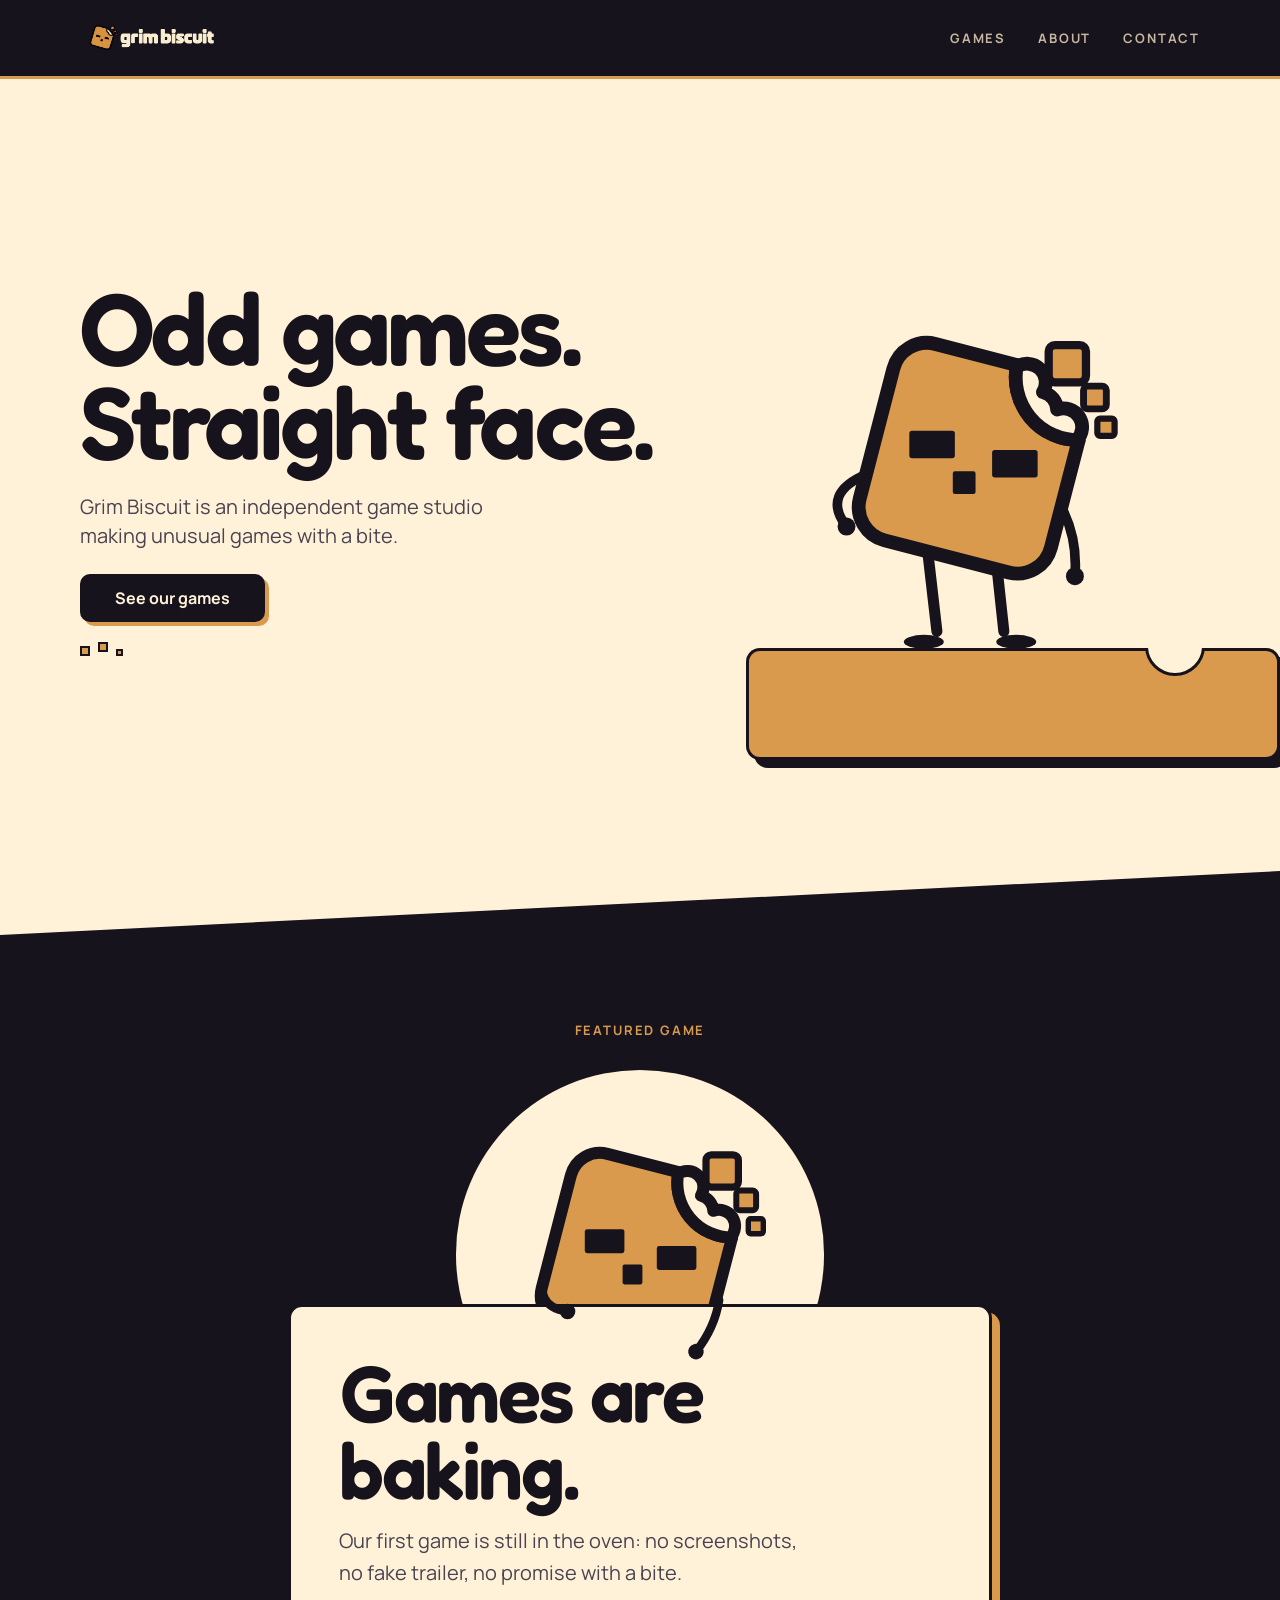
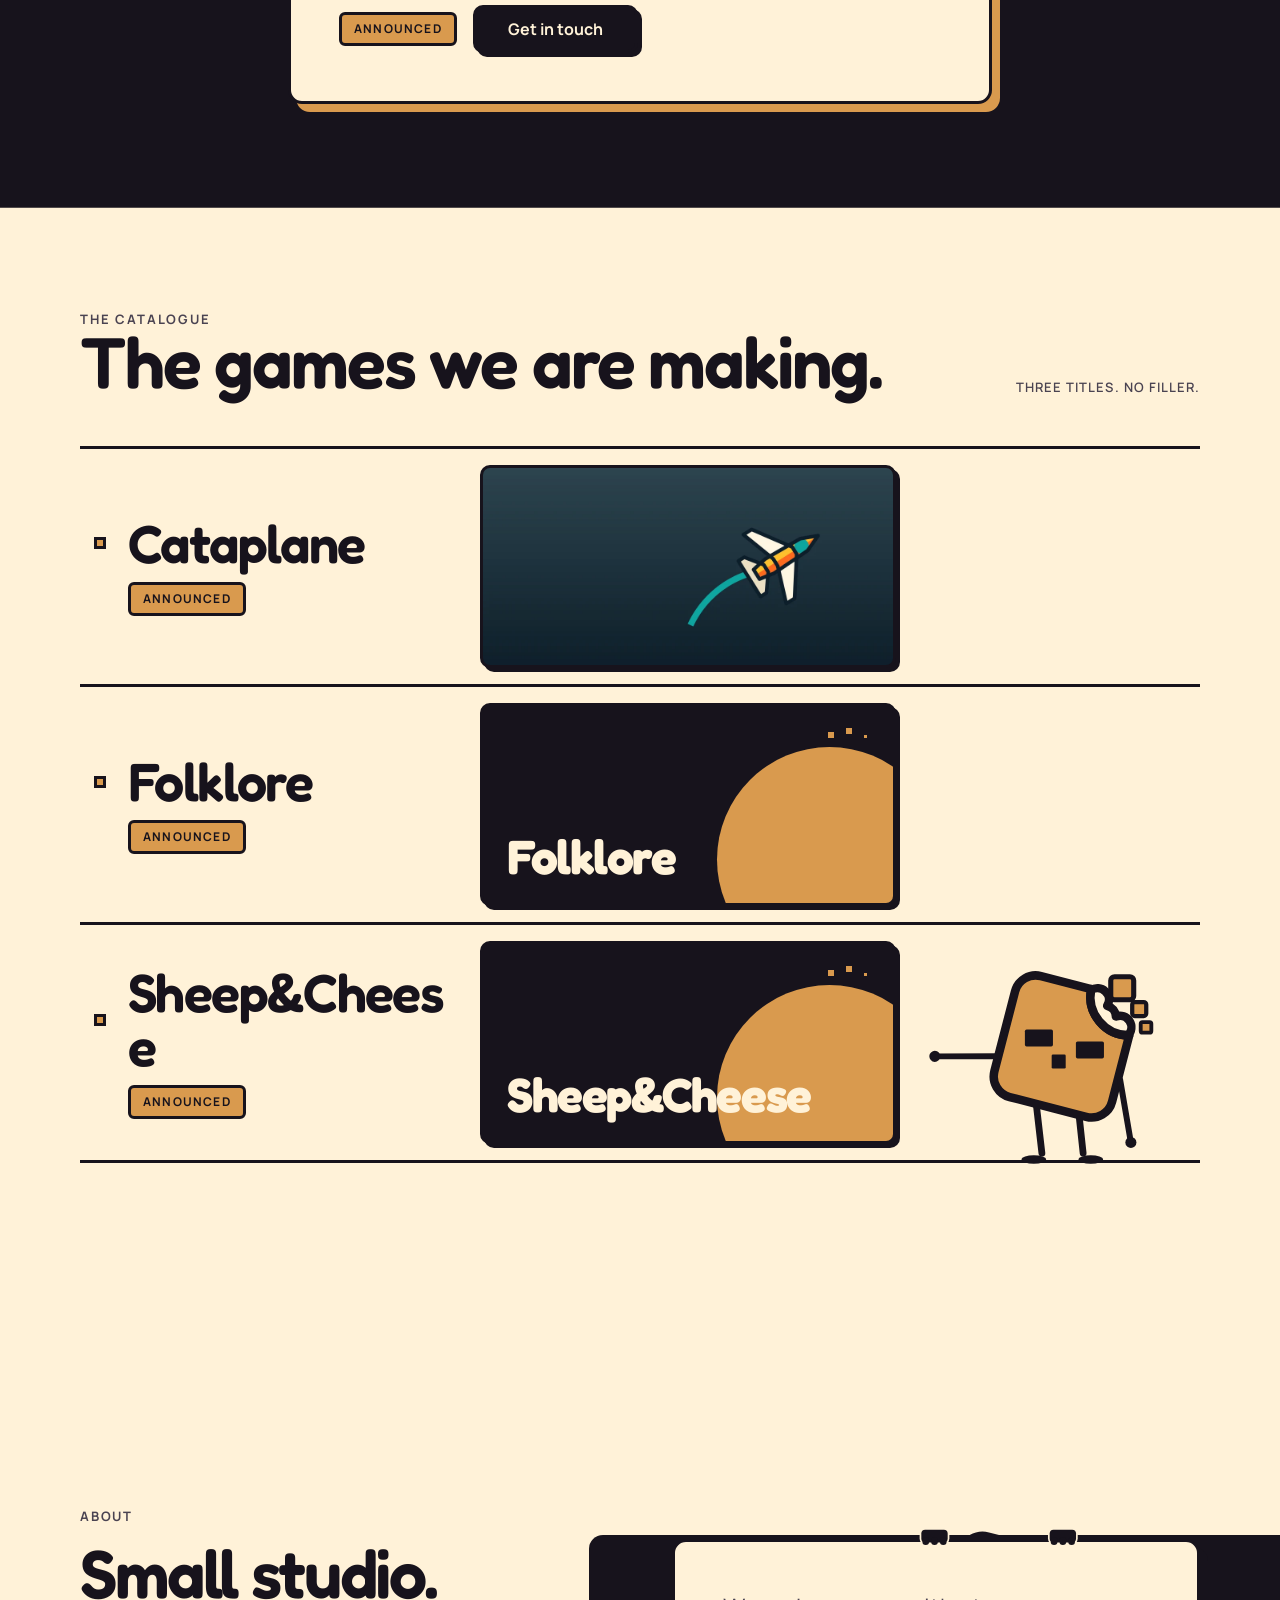
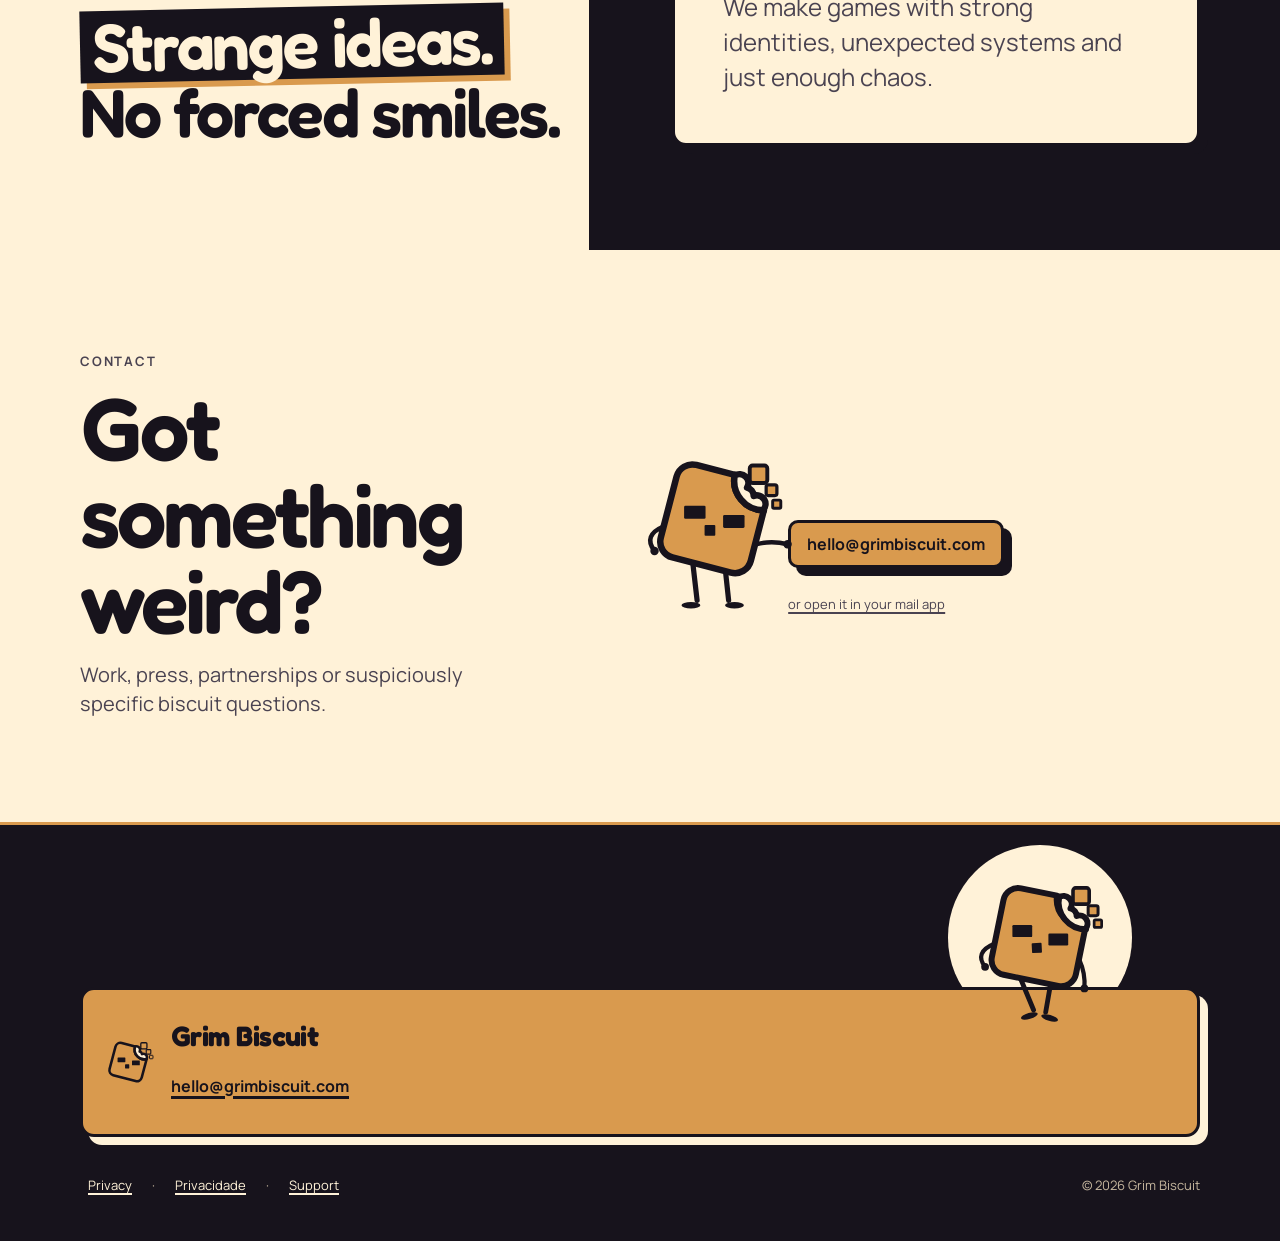
==== commit b38ca061: "Publica site Grim Biscuit" ====
--- a/index.html
+++ b/index.html
@@ -1,2 +1,2 @@
-<!DOCTYPE html><html lang="en" class="display_fb883786-module__F76nvG__variable body_460a41cd-module__pSrDgW__variable"><head><meta charSet="utf-8"/><meta name="viewport" content="width=device-width, initial-scale=1"/><link rel="preload" href="/_next/static/media/Fredoka-s.p.3j9n-jqs50_oa.ttf" as="font" crossorigin="" type="font/ttf"/><link rel="preload" href="/_next/static/media/Manrope-s.p.0nrgw8_4xg_io.ttf" as="font" crossorigin="" type="font/ttf"/><link rel="preload" as="image" href="/brand/logo-wordmark.webp"/><link rel="stylesheet" href="/_next/static/chunks/3dsjnv6c_3pm8.css" data-precedence="next"/><link rel="stylesheet" href="/_next/static/chunks/2hh4j_cg5mh_6.css" data-precedence="next"/><link rel="preload" as="script" fetchPriority="low" href="/_next/static/chunks/3s6nzrbk-8mnv.js"/><script src="/_next/static/chunks/19mx3mg6lkumu.js" async=""></script><script src="/_next/static/chunks/3kmozkq6tgqnz.js" async=""></script><script src="/_next/static/chunks/344n2zhqbh4pn.js" async=""></script><script src="/_next/static/chunks/turbopack-0ol8c8yjy8j3w.js" async=""></script><script src="/_next/static/chunks/0h2qsuyze9ds1.js" async=""></script><script src="/_next/static/chunks/457t63dcevbmz.js" async=""></script><script src="/_next/static/chunks/1v02ctvc_kb3v.js" async=""></script><script src="/_next/static/chunks/1h_f3yjgb6d45.js" async=""></script><script src="/_next/static/chunks/3cwnkgy4j9_-e.js" async=""></script><title>Grim Biscuit — Odd games. Straight face.</title><meta name="description" content="Grim Biscuit is an independent game studio making unusual games with a bite."/><link rel="manifest" href="/site.webmanifest"/><link rel="canonical" href="https://grimbiscuit.com/"/><meta property="og:title" content="Grim Biscuit — Odd games. Straight face."/><meta property="og:description" content="Grim Biscuit is an independent game studio making unusual games with a bite."/><meta property="og:url" content="https://grimbiscuit.com/"/><meta property="og:site_name" content="Grim Biscuit"/><meta property="og:image" content="https://grimbiscuit.com/brand/og-cover.png"/><meta property="og:image:width" content="1200"/><meta property="og:image:height" content="630"/><meta property="og:image:alt" content="Grim Biscuit"/><meta property="og:type" content="website"/><meta name="twitter:card" content="summary_large_image"/><meta name="twitter:title" content="Grim Biscuit — Odd games. Straight face."/><meta name="twitter:description" content="Grim Biscuit is an independent game studio making unusual games with a bite."/><meta name="twitter:image" content="https://grimbiscuit.com/brand/og-cover.png"/><link rel="icon" href="/favicon.ico"/><link rel="icon" href="/icons/icon-32.png" type="image/png" sizes="32x32"/><link rel="icon" href="/icons/icon-192.png" type="image/png" sizes="192x192"/><link rel="apple-touch-icon" href="/apple-touch-icon.png" sizes="180x180" type="image/png"/><meta name="next-size-adjust" content=""/><script src="/_next/static/chunks/0cz1d0mv5g_q7.js" noModule=""></script></head><body><div hidden=""><!--$--><!--/$--></div><a class="skip-link" href="#main">Skip to content</a><header class="site-header"><div class="site-header__inner container"><a class="site-header__brand" aria-label="Grim Biscuit" href="/"><span class="brand-mark site-header__mark" data-brand-mark="true"><div class="GrimMascot-module__C0FOjG__wrap GrimMascot-module__C0FOjG__mark" data-mascot-state="idle"><svg viewBox="60 92 548 480" class="GrimMascot-module__C0FOjG__svg GrimMascot-module__C0FOjG__back" data-grim-mascot="true" data-mascot-part="back" role="presentation" aria-hidden="true"><g><g id="mascot-body"><g transform="translate(307 332) rotate(14.8)"><path d="M 26.2,-190 A 112 112 0 0 0 190,-84.8 L 190,132 A 58 58 0 0 1 132,190 L -132,190 A 58 58 0 0 1 -190,132 L -190,-132 A 58 58 0 0 1 -132,-190 Z" fill="#D99A4E" stroke="#17131C" stroke-width="29" stroke-linejoin="round"/></g><rect x="266" y="358" width="48" height="48" rx="5" fill="#17131C"/></g><g id="mascot-bite-filling"><g transform="translate(307 332) rotate(14.8)"><path d="M 26.2,-190 A 112 112 0 0 0 190,-84.8 A 112 112 0 0 1 188.3,-83.9 A 40 40 0 0 0 125.1,-126.2 A 40 40 0 0 0 90.8,-148.2 A 40 40 0 0 0 26.1,-188.1 A 112 112 0 0 1 26.2,-190 Z" fill="#FFF2D8" stroke="#17131C" stroke-width="29" stroke-linejoin="round"/></g></g><g id="mascot-eye-left"><g transform="translate(225 308)"><rect x="-44.5" y="-27" width="89" height="54" rx="5" fill="#17131C"/></g></g><g id="mascot-eye-right"><g transform="translate(390 343)"><rect x="-44.5" y="-27" width="89" height="54" rx="5" fill="#17131C"/></g></g><g id="mascot-crumb-1"><rect x="446" y="112" width="70" height="70" rx="12" fill="#D99A4E" stroke="#17131C" stroke-width="15"/></g><g id="mascot-crumb-2"><rect x="508" y="190" width="52" height="52" rx="9" fill="#D99A4E" stroke="#17131C" stroke-width="13"/></g><g id="mascot-crumb-3"><rect x="545" y="255" width="40" height="40" rx="7" fill="#D99A4E" stroke="#17131C" stroke-width="11"/></g></g></svg></div></span><img alt="Grim Biscuit" loading="eager" width="1086" height="362" decoding="async" data-nimg="1" class="site-header__wordmark" style="color:transparent" src="/brand/logo-wordmark.webp"/></a><nav class="site-nav site-nav--desktop" aria-label="Primary navigation"><a href="#games">Games</a><a href="#about">About</a><a href="#contact">Contact</a></nav><button class="menu-toggle" type="button" aria-expanded="false" aria-controls="mobile-navigation" aria-label="Open navigation menu"><span aria-hidden="true"></span><span aria-hidden="true"></span><span aria-hidden="true"></span></button><nav id="mobile-navigation" class="site-nav site-nav--mobile" aria-label="Mobile navigation" aria-hidden="true"><a tabindex="-1" href="#games">Games</a><a tabindex="-1" href="#about">About</a><a tabindex="-1" href="#contact">Contact</a><a class="btn btn-primary" tabindex="-1" href="#games">See our games</a><a class="site-nav__mail" href="mailto:hello@grimbiscuit.com" tabindex="-1">hello@grimbiscuit.com</a></nav></div></header><div class="scroll-progress" aria-hidden="true"><div class="scroll-progress__bar"></div></div><main id="main"><div class="route-transition"><!--$?--><template id="B:0"></template><div class="loading-screen" role="status" aria-label="Loading"><span class="brand-mark loading-screen__mark" data-brand-mark="true"><div class="GrimMascot-module__C0FOjG__wrap GrimMascot-module__C0FOjG__mark" data-mascot-state="loading"><svg viewBox="60 92 548 480" class="GrimMascot-module__C0FOjG__svg GrimMascot-module__C0FOjG__back" data-grim-mascot="true" data-mascot-part="back" role="presentation" aria-hidden="true"><g><g id="mascot-body"><g transform="translate(307 332) rotate(14.8)"><path d="M 26.2,-190 A 112 112 0 0 0 190,-84.8 L 190,132 A 58 58 0 0 1 132,190 L -132,190 A 58 58 0 0 1 -190,132 L -190,-132 A 58 58 0 0 1 -132,-190 Z" fill="#D99A4E" stroke="#17131C" stroke-width="29" stroke-linejoin="round"/></g><rect x="266" y="358" width="48" height="48" rx="5" fill="#17131C"/></g><g id="mascot-bite-filling"><g transform="translate(307 332) rotate(14.8)"><path d="M 26.2,-190 A 112 112 0 0 0 190,-84.8 A 112 112 0 0 1 188.3,-83.9 A 40 40 0 0 0 125.1,-126.2 A 40 40 0 0 0 90.8,-148.2 A 40 40 0 0 0 26.1,-188.1 A 112 112 0 0 1 26.2,-190 Z" fill="#FFF2D8" stroke="#17131C" stroke-width="29" stroke-linejoin="round"/></g></g><g id="mascot-eye-left"><g transform="translate(225 308)"><rect x="-44.5" y="-27" width="89" height="54" rx="5" fill="#17131C"/></g></g><g id="mascot-eye-right"><g transform="translate(390 343)"><rect x="-44.5" y="-27" width="89" height="54" rx="5" fill="#17131C"/></g></g><g id="mascot-crumb-1"><rect x="446" y="112" width="70" height="70" rx="12" fill="#D99A4E" stroke="#17131C" stroke-width="15"/></g><g id="mascot-crumb-2"><rect x="508" y="190" width="52" height="52" rx="9" fill="#D99A4E" stroke="#17131C" stroke-width="13"/></g><g id="mascot-crumb-3"><rect x="545" y="255" width="40" height="40" rx="7" fill="#D99A4E" stroke="#17131C" stroke-width="11"/></g></g></svg></div></span></div><!--/$--></div></main><footer class="site-footer" data-scene="sit"><div class="site-footer__inner container"><div class="sit" style="--m-body-bottom:0.6953125" data-sit="true" data-kicking="false"><span class="moon sit__moon" aria-hidden="true"></span><div class="sit__mascot" aria-hidden="true"><div class="GrimMascot-module__C0FOjG__wrap" data-mascot-state="idle"><svg viewBox="0 0 640 640" class="GrimMascot-module__C0FOjG__svg GrimMascot-module__C0FOjG__back" data-grim-mascot="true" data-mascot-part="back" role="presentation" aria-hidden="true"><g><g id="mascot-leg-left" transform="rotate(-16 255 405)"><path d="M 255,405 L 268,518" fill="none" stroke="#17131C" stroke-width="16" stroke-linecap="round"/><ellipse cx="249" cy="533" rx="29" ry="10" fill="#17131C"/></g><g id="mascot-leg-right" transform="rotate(16 355 425)"><path d="M 355,425 L 365,518" fill="none" stroke="#17131C" stroke-width="16" stroke-linecap="round"/><ellipse cx="383" cy="533" rx="29" ry="10" fill="#17131C"/></g><g id="mascot-arm-left"><path d="M 166,290 Q 100,318 137,366" fill="none" stroke="#17131C" stroke-width="14" stroke-linecap="round"/><circle cx="137" cy="366" r="13" fill="#17131C"/></g><g id="mascot-arm-right"><path d="M 452,345 Q 472,388 468,438" fill="none" stroke="#17131C" stroke-width="14" stroke-linecap="round"/><circle cx="468" cy="438" r="13" fill="#17131C"/></g><g id="mascot-body" transform="rotate(-3 319 267)"><g transform="translate(319 267) rotate(14.5)"><path d="M 29.1,-147 A 91 91 0 0 0 143,-64 L 143,97 A 50 50 0 0 1 93,147 L -93,147 A 50 50 0 0 1 -143,97 L -143,-97 A 50 50 0 0 1 -93,-147 Z" fill="#D99A4E" stroke="#17131C" stroke-width="20" stroke-linejoin="round"/></g><rect x="291" y="286" width="33" height="33" rx="3" fill="#17131C"/></g><g id="mascot-bite-filling"><g transform="translate(319 267) rotate(14.5)"><path d="M 29.1,-147 A 91 91 0 0 0 143,-64 A 91 91 0 0 1 140.2,-63.3 A 27 27 0 0 0 101.6,-99.2 A 27 27 0 0 0 75.4,-118.4 A 27 27 0 0 0 29.3,-144.2 A 91 91 0 0 1 29.1,-147 Z" fill="#FFF2D8" stroke="#17131C" stroke-width="20" stroke-linejoin="round"/></g></g><g id="mascot-eye-left"><g transform="translate(261 247)"><rect x="-33" y="-20" width="66" height="40" rx="4" fill="#17131C"/></g></g><g id="mascot-eye-right"><g transform="translate(381 275)"><rect x="-33" y="-20" width="66" height="40" rx="4" fill="#17131C"/></g></g><g id="mascot-crumb-1"><rect x="430" y="103" width="54" height="54" rx="9" fill="#D99A4E" stroke="#17131C" stroke-width="12"/></g><g id="mascot-crumb-2"><rect x="480.5" y="162.5" width="33" height="33" rx="6" fill="#D99A4E" stroke="#17131C" stroke-width="10"/></g><g id="mascot-crumb-3"><rect x="500.5" y="209.5" width="25" height="25" rx="4" fill="#D99A4E" stroke="#17131C" stroke-width="9"/></g></g></svg></div></div><div class="sit__panel" data-footer-panel="true"><a class="site-footer__mark" aria-label="Grim Biscuit" href="/"><span class="brand-mark" data-brand-mark="true"><div class="GrimMascot-module__C0FOjG__wrap GrimMascot-module__C0FOjG__mark" data-mascot-state="idle"><svg viewBox="60 92 548 480" class="GrimMascot-module__C0FOjG__svg GrimMascot-module__C0FOjG__back" data-grim-mascot="true" data-mascot-part="back" role="presentation" aria-hidden="true"><g><g id="mascot-body"><g transform="translate(307 332) rotate(14.8)"><path d="M 26.2,-190 A 112 112 0 0 0 190,-84.8 L 190,132 A 58 58 0 0 1 132,190 L -132,190 A 58 58 0 0 1 -190,132 L -190,-132 A 58 58 0 0 1 -132,-190 Z" fill="#D99A4E" stroke="#17131C" stroke-width="29" stroke-linejoin="round"/></g><rect x="266" y="358" width="48" height="48" rx="5" fill="#17131C"/></g><g id="mascot-bite-filling"><g transform="translate(307 332) rotate(14.8)"><path d="M 26.2,-190 A 112 112 0 0 0 190,-84.8 A 112 112 0 0 1 188.3,-83.9 A 40 40 0 0 0 125.1,-126.2 A 40 40 0 0 0 90.8,-148.2 A 40 40 0 0 0 26.1,-188.1 A 112 112 0 0 1 26.2,-190 Z" fill="#FFF2D8" stroke="#17131C" stroke-width="29" stroke-linejoin="round"/></g></g><g id="mascot-eye-left"><g transform="translate(225 308)"><rect x="-44.5" y="-27" width="89" height="54" rx="5" fill="#17131C"/></g></g><g id="mascot-eye-right"><g transform="translate(390 343)"><rect x="-44.5" y="-27" width="89" height="54" rx="5" fill="#17131C"/></g></g><g id="mascot-crumb-1"><rect x="446" y="112" width="70" height="70" rx="12" fill="#D99A4E" stroke="#17131C" stroke-width="15"/></g><g id="mascot-crumb-2"><rect x="508" y="190" width="52" height="52" rx="9" fill="#D99A4E" stroke="#17131C" stroke-width="13"/></g><g id="mascot-crumb-3"><rect x="545" y="255" width="40" height="40" rx="7" fill="#D99A4E" stroke="#17131C" stroke-width="11"/></g></g></svg></div></span></a><div class="site-footer__copy"><p class="site-footer__name">Grim Biscuit</p><a class="site-footer__mail" href="mailto:hello@grimbiscuit.com" data-footer-mail="true">hello@grimbiscuit.com</a></div></div></div><div class="site-footer__meta"><p class="site-footer__legal"><a href="/privacy/">Privacy</a><span aria-hidden="true">·</span><a href="/privacidade/">Privacidade</a><span aria-hidden="true">·</span><a href="/support/">Support</a></p><p class="site-footer__copyright">© <!-- -->2026<!-- --> <!-- -->Grim Biscuit</p></div></div></footer><noscript><style>[hidden]{display:block !important}</style></noscript><script type="application/ld+json">{"@context":"https://schema.org","@type":"Organization","name":"Grim Biscuit","url":"https://grimbiscuit.com","logo":"https://grimbiscuit.com/brand/logo-mark.webp","email":"hello@grimbiscuit.com"}</script><script>requestAnimationFrame(function(){$RT=performance.now()});</script><script src="/_next/static/chunks/3s6nzrbk-8mnv.js" id="_R_" async=""></script><div hidden id="S:0"><section class="hero" aria-labelledby="hero-title" data-scene="stage"><div class="hero__inner container"><div class="hero__copy"><div class="reveal" data-reveal="true" style="--reveal-delay:0ms"><h1 id="hero-title"><span>Odd games.</span> <span>Straight face.</span></h1></div><div class="reveal" data-reveal="true" style="--reveal-delay:70ms"><p class="hero__lede lede">Grim Biscuit is an independent game studio making unusual games with a bite.</p></div><div class="reveal hero__cta-reveal" data-reveal="true" style="--reveal-delay:140ms"><div class="magnetic hero__cta-wrap"><a class="btn btn-primary btn--block" href="#games" data-biscuit-cta="true">See our games</a></div></div><div class="reveal hero__motif" data-reveal="true" style="--reveal-delay:210ms"><span class="crumbs" aria-hidden="true"><span></span><span></span><span></span></span></div></div><div class="hero__stage" style="--m-ground:0.8484375" data-stage="true" data-pressed="false"><div class="hero__mascot"><div class="GrimMascot-module__C0FOjG__wrap" data-mascot-state="idle"><svg viewBox="0 0 640 640" class="GrimMascot-module__C0FOjG__svg GrimMascot-module__C0FOjG__back" data-grim-mascot="true" data-mascot-part="back" role="presentation" aria-hidden="true"><g><g id="mascot-leg-left"><path d="M 255,405 L 268,518" fill="none" stroke="#17131C" stroke-width="16" stroke-linecap="round"/><ellipse cx="249" cy="533" rx="29" ry="10" fill="#17131C"/></g><g id="mascot-leg-right"><path d="M 355,425 L 365,518" fill="none" stroke="#17131C" stroke-width="16" stroke-linecap="round"/><ellipse cx="383" cy="533" rx="29" ry="10" fill="#17131C"/></g><g id="mascot-arm-left"><path d="M 166,290 Q 100,318 137,366" fill="none" stroke="#17131C" stroke-width="14" stroke-linecap="round"/><circle cx="137" cy="366" r="13" fill="#17131C"/></g><g id="mascot-arm-right"><path d="M 452,345 Q 472,388 468,438" fill="none" stroke="#17131C" stroke-width="14" stroke-linecap="round"/><circle cx="468" cy="438" r="13" fill="#17131C"/></g><g id="mascot-body"><g transform="translate(319 267) rotate(14.5)"><path d="M 29.1,-147 A 91 91 0 0 0 143,-64 L 143,97 A 50 50 0 0 1 93,147 L -93,147 A 50 50 0 0 1 -143,97 L -143,-97 A 50 50 0 0 1 -93,-147 Z" fill="#D99A4E" stroke="#17131C" stroke-width="20" stroke-linejoin="round"/></g><rect x="291" y="286" width="33" height="33" rx="3" fill="#17131C"/></g><g id="mascot-bite-filling"><g transform="translate(319 267) rotate(14.5)"><path d="M 29.1,-147 A 91 91 0 0 0 143,-64 A 91 91 0 0 1 140.2,-63.3 A 27 27 0 0 0 101.6,-99.2 A 27 27 0 0 0 75.4,-118.4 A 27 27 0 0 0 29.3,-144.2 A 91 91 0 0 1 29.1,-147 Z" fill="#FFF2D8" stroke="#17131C" stroke-width="20" stroke-linejoin="round"/></g></g><g id="mascot-eye-left"><g transform="translate(261 247)"><rect x="-33" y="-20" width="66" height="40" rx="4" fill="#17131C"/></g></g><g id="mascot-eye-right"><g transform="translate(381 275)"><rect x="-33" y="-20" width="66" height="40" rx="4" fill="#17131C"/></g></g><g id="mascot-crumb-1"><rect x="430" y="103" width="54" height="54" rx="9" fill="#D99A4E" stroke="#17131C" stroke-width="12"/></g><g id="mascot-crumb-2"><rect x="480.5" y="162.5" width="33" height="33" rx="6" fill="#D99A4E" stroke="#17131C" stroke-width="10"/></g><g id="mascot-crumb-3"><rect x="500.5" y="209.5" width="25" height="25" rx="4" fill="#D99A4E" stroke="#17131C" stroke-width="9"/></g></g></svg></div></div><div class="hero__slab" aria-hidden="true"><span class="hero__slab-bite"></span></div></div></div></section><section id="games" class="section charcoal-block featured featured--empty" aria-labelledby="featured-title" data-scene="hug"><div class="container featured-empty__inner"><p class="eyebrow featured-empty__eyebrow">Featured game</p><div class="reveal featured-empty__panel" data-reveal="true" style="--reveal-delay:0ms"><div class="hug" style="--m-ledge:0.55" data-hug="true" data-squeezed="false"><span class="moon hug__moon" aria-hidden="true"></span><div class="hug__mascot" aria-hidden="true"><div class="GrimMascot-module__C0FOjG__wrap" data-mascot-state="idle"><svg viewBox="0 0 640 640" class="GrimMascot-module__C0FOjG__svg GrimMascot-module__C0FOjG__back" data-grim-mascot="true" data-mascot-part="back" role="presentation" aria-hidden="true"><g><g id="mascot-leg-left"><path d="M 255,405 L 268,518" fill="none" stroke="#17131C" stroke-width="16" stroke-linecap="round"/><ellipse cx="249" cy="533" rx="29" ry="10" fill="#17131C"/></g><g id="mascot-leg-right"><path d="M 355,425 L 365,518" fill="none" stroke="#17131C" stroke-width="16" stroke-linecap="round"/><ellipse cx="383" cy="533" rx="29" ry="10" fill="#17131C"/></g><g id="mascot-body"><g transform="translate(319 267) rotate(14.5)"><path d="M 29.1,-147 A 91 91 0 0 0 143,-64 L 143,97 A 50 50 0 0 1 93,147 L -93,147 A 50 50 0 0 1 -143,97 L -143,-97 A 50 50 0 0 1 -93,-147 Z" fill="#D99A4E" stroke="#17131C" stroke-width="20" stroke-linejoin="round"/></g><rect x="291" y="286" width="33" height="33" rx="3" fill="#17131C"/></g><g id="mascot-bite-filling"><g transform="translate(319 267) rotate(14.5)"><path d="M 29.1,-147 A 91 91 0 0 0 143,-64 A 91 91 0 0 1 140.2,-63.3 A 27 27 0 0 0 101.6,-99.2 A 27 27 0 0 0 75.4,-118.4 A 27 27 0 0 0 29.3,-144.2 A 91 91 0 0 1 29.1,-147 Z" fill="#FFF2D8" stroke="#17131C" stroke-width="20" stroke-linejoin="round"/></g></g><g id="mascot-eye-left"><g transform="translate(261 247)"><rect x="-33" y="-20" width="66" height="40" rx="4" fill="#17131C"/></g></g><g id="mascot-eye-right"><g transform="translate(381 275)"><rect x="-33" y="-20" width="66" height="40" rx="4" fill="#17131C"/></g></g><g id="mascot-crumb-1"><rect x="430" y="103" width="54" height="54" rx="9" fill="#D99A4E" stroke="#17131C" stroke-width="12"/></g><g id="mascot-crumb-2"><rect x="480.5" y="162.5" width="33" height="33" rx="6" fill="#D99A4E" stroke="#17131C" stroke-width="10"/></g><g id="mascot-crumb-3"><rect x="500.5" y="209.5" width="25" height="25" rx="4" fill="#D99A4E" stroke="#17131C" stroke-width="9"/></g></g></svg><svg viewBox="0 0 640 640" class="GrimMascot-module__C0FOjG__svg GrimMascot-module__C0FOjG__front" data-grim-mascot="true" data-mascot-part="front" role="presentation" aria-hidden="true"><g><g id="mascot-arm-left" transform="rotate(-45 166 290)"><path d="M 166,290 Q 100,318 137,366" fill="none" stroke="#17131C" stroke-width="14" stroke-linecap="round"/><circle cx="137" cy="366" r="13" fill="#17131C"/></g><g id="mascot-arm-right" transform="rotate(34 452 345)"><path d="M 452,345 Q 472,388 468,438" fill="none" stroke="#17131C" stroke-width="14" stroke-linecap="round"/><circle cx="468" cy="438" r="13" fill="#17131C"/></g></g></svg></div></div><div class="hug__panel"><h2 id="featured-title">Games are baking.</h2><p class="featured-empty__copy">Our first game is still in the oven: no screenshots, no fake trailer, no promise with a bite.</p><div class="featured-empty__actions"><span class="badge">Announced</span><a class="btn btn-primary" href="#contact">Get in touch</a></div></div></div></div></div></section><section class="section games-section games-section--planned" aria-labelledby="planned-games-title" data-scene="push"><div class="container"><div class="reveal" data-reveal="true" style="--reveal-delay:0ms"><div class="section-heading"><div><p class="eyebrow">The catalogue</p><h2 id="planned-games-title">The games we are making.</h2></div><p class="section-heading__note">Three titles. No filler.</p></div></div><div class="push" style="--m-ground:0.8484375" data-push="true"><ol class="planned-games-list"><li class="planned-game" data-planned-game="cataplane" data-pushed="false"><div class="planned-game__inner" tabindex="0"><div class="planned-game__head"><span class="planned-game__index" aria-hidden="true"><span class="planned-game__bullet"></span></span><h3>Cataplane</h3><span class="tag planned-game__status">Announced</span></div><div class="planned-game__art" data-art="cover"><img alt="Cataplane key art" loading="lazy" decoding="async" data-nimg="fill" class="planned-game__cover" style="position:absolute;height:100%;width:100%;left:0;top:0;right:0;bottom:0;color:transparent" src="/games/cataplane/feature.webp"/></div></div></li><li class="planned-game" data-planned-game="folklore" data-pushed="false"><div class="planned-game__inner" tabindex="0"><div class="planned-game__head"><span class="planned-game__index" aria-hidden="true"><span class="planned-game__bullet"></span></span><h3>Folklore</h3><span class="tag planned-game__status">Announced</span></div><div class="planned-game__art" data-art="poster"><div class="poster" aria-hidden="true"><span class="poster__title">Folklore</span><span class="crumbs poster__crumbs"><span></span><span></span><span></span></span></div></div></div></li><li class="planned-game" data-planned-game="sheep-and-cheese" data-pushed="false"><div class="planned-game__inner" tabindex="0"><div class="planned-game__head"><span class="planned-game__index" aria-hidden="true"><span class="planned-game__bullet"></span></span><h3>Sheep&amp;Cheese</h3><span class="tag planned-game__status">Announced</span></div><div class="planned-game__art" data-art="poster"><div class="poster" aria-hidden="true"><span class="poster__title">Sheep&amp;Cheese</span><span class="crumbs poster__crumbs"><span></span><span></span><span></span></span></div></div></div></li></ol><div class="push__mascot" aria-hidden="true"><div class="GrimMascot-module__C0FOjG__wrap" data-mascot-state="idle"><svg viewBox="0 0 640 640" class="GrimMascot-module__C0FOjG__svg GrimMascot-module__C0FOjG__back" data-grim-mascot="true" data-mascot-part="back" role="presentation" aria-hidden="true"><g><g id="mascot-leg-left"><path d="M 255,405 L 268,518" fill="none" stroke="#17131C" stroke-width="16" stroke-linecap="round"/><ellipse cx="249" cy="533" rx="29" ry="10" fill="#17131C"/></g><g id="mascot-leg-right"><path d="M 355,425 L 365,518" fill="none" stroke="#17131C" stroke-width="16" stroke-linecap="round"/><ellipse cx="383" cy="533" rx="29" ry="10" fill="#17131C"/></g><g id="mascot-body"><g transform="translate(319 267) rotate(14.5)"><path d="M 29.1,-147 A 91 91 0 0 0 143,-64 L 143,97 A 50 50 0 0 1 93,147 L -93,147 A 50 50 0 0 1 -143,97 L -143,-97 A 50 50 0 0 1 -93,-147 Z" fill="#D99A4E" stroke="#17131C" stroke-width="20" stroke-linejoin="round"/></g><rect x="291" y="286" width="33" height="33" rx="3" fill="#17131C"/></g><g id="mascot-bite-filling"><g transform="translate(319 267) rotate(14.5)"><path d="M 29.1,-147 A 91 91 0 0 0 143,-64 A 91 91 0 0 1 140.2,-63.3 A 27 27 0 0 0 101.6,-99.2 A 27 27 0 0 0 75.4,-118.4 A 27 27 0 0 0 29.3,-144.2 A 91 91 0 0 1 29.1,-147 Z" fill="#FFF2D8" stroke="#17131C" stroke-width="20" stroke-linejoin="round"/></g></g><g id="mascot-eye-left"><g transform="translate(261 247)"><rect x="-33" y="-20" width="66" height="40" rx="4" fill="#17131C"/></g></g><g id="mascot-eye-right"><g transform="translate(381 275)"><rect x="-33" y="-20" width="66" height="40" rx="4" fill="#17131C"/></g></g><g id="mascot-crumb-1"><rect x="430" y="103" width="54" height="54" rx="9" fill="#D99A4E" stroke="#17131C" stroke-width="12"/></g><g id="mascot-crumb-2"><rect x="480.5" y="162.5" width="33" height="33" rx="6" fill="#D99A4E" stroke="#17131C" stroke-width="10"/></g><g id="mascot-crumb-3"><rect x="500.5" y="209.5" width="25" height="25" rx="4" fill="#D99A4E" stroke="#17131C" stroke-width="9"/></g></g></svg><svg viewBox="0 0 640 640" class="GrimMascot-module__C0FOjG__svg GrimMascot-module__C0FOjG__front" data-grim-mascot="true" data-mascot-part="front" role="presentation" aria-hidden="true"><g><g id="mascot-arm-left"><path d="M 166,290 L 112.5,430.1" fill="none" stroke="#17131C" stroke-width="14" stroke-linecap="round"/><circle cx="112.5" cy="430.1" r="13" fill="#17131C"/></g><g id="mascot-arm-right"><path d="M 452,345 L 477.4,492.8" fill="none" stroke="#17131C" stroke-width="14" stroke-linecap="round"/><circle cx="477.4" cy="492.8" r="13" fill="#17131C"/></g></g></svg></div></div></div></div></section><section id="about" class="section about" aria-labelledby="about-title" data-scene="hang"><div class="container about__inner"><div class="reveal about__head" data-reveal="true" style="--reveal-delay:0ms"><p class="eyebrow">About</p><h2 id="about-title" class="about__title"><span>Small studio.</span> <span class="about__hl">Strange ideas.</span> <span>No forced smiles.</span></h2></div><div class="hang" style="--m-ledge:0.5" data-hang="true" data-ducked="false"><div class="hang__mascot" aria-hidden="true"><div class="GrimMascot-module__C0FOjG__wrap" data-mascot-state="peek"><svg viewBox="0 0 640 640" class="GrimMascot-module__C0FOjG__svg GrimMascot-module__C0FOjG__back" data-grim-mascot="true" data-mascot-part="back" role="presentation" aria-hidden="true"><g transform="translate(0 288)"><g id="mascot-leg-left"><path d="M 255,405 L 268,518" fill="none" stroke="#17131C" stroke-width="16" stroke-linecap="round"/><ellipse cx="249" cy="533" rx="29" ry="10" fill="#17131C"/></g><g id="mascot-leg-right"><path d="M 355,425 L 365,518" fill="none" stroke="#17131C" stroke-width="16" stroke-linecap="round"/><ellipse cx="383" cy="533" rx="29" ry="10" fill="#17131C"/></g><g id="mascot-arm-left" transform="translate(16 -50) rotate(-11 166 290)"><path d="M 166,290 Q 100,318 137,366" fill="none" stroke="#17131C" stroke-width="14" stroke-linecap="round"/></g><g id="mascot-arm-right" transform="translate(-16 -118)"><path d="M 452,345 Q 472,388 468,438" fill="none" stroke="#17131C" stroke-width="14" stroke-linecap="round"/></g><g id="mascot-body"><g transform="translate(319 267) rotate(14.5)"><path d="M 29.1,-147 A 91 91 0 0 0 143,-64 L 143,97 A 50 50 0 0 1 93,147 L -93,147 A 50 50 0 0 1 -143,97 L -143,-97 A 50 50 0 0 1 -93,-147 Z" fill="#D99A4E" stroke="#17131C" stroke-width="20" stroke-linejoin="round"/></g><rect x="291" y="286" width="33" height="33" rx="3" fill="#17131C"/></g><g id="mascot-bite-filling"><g transform="translate(319 267) rotate(14.5)"><path d="M 29.1,-147 A 91 91 0 0 0 143,-64 A 91 91 0 0 1 140.2,-63.3 A 27 27 0 0 0 101.6,-99.2 A 27 27 0 0 0 75.4,-118.4 A 27 27 0 0 0 29.3,-144.2 A 91 91 0 0 1 29.1,-147 Z" fill="#FFF2D8" stroke="#17131C" stroke-width="20" stroke-linejoin="round"/></g></g><g id="mascot-eye-left"><g transform="translate(261 247)"><rect x="-33" y="-20" width="66" height="40" rx="4" fill="#17131C"/></g></g><g id="mascot-eye-right"><g transform="translate(381 275)"><rect x="-33" y="-20" width="66" height="40" rx="4" fill="#17131C"/></g></g><g id="mascot-crumb-1"><rect x="430" y="103" width="54" height="54" rx="9" fill="#D99A4E" stroke="#17131C" stroke-width="12"/></g><g id="mascot-crumb-2"><rect x="480.5" y="162.5" width="33" height="33" rx="6" fill="#D99A4E" stroke="#17131C" stroke-width="10"/></g><g id="mascot-crumb-3"><rect x="500.5" y="209.5" width="25" height="25" rx="4" fill="#D99A4E" stroke="#17131C" stroke-width="9"/></g></g></svg><svg viewBox="0 0 640 640" class="GrimMascot-module__C0FOjG__svg GrimMascot-module__C0FOjG__front" data-grim-mascot="true" data-mascot-part="front" role="presentation" aria-hidden="true"><g transform="translate(0 288)"><g id="mascot-hand-left" transform="translate(16 -50) rotate(-11 166 290)"><circle cx="137" cy="366" r="13" fill="#17131C"/></g><g id="mascot-hand-right" transform="translate(-16 -118)"><circle cx="468" cy="438" r="13" fill="#17131C"/></g></g></svg></div></div><div class="hang__card"><p class="lede about__lede">We make games with strong identities, unexpected systems and just enough chaos.</p></div></div></div></section><section id="contact" class="section contact" aria-labelledby="contact-title" data-scene="hold"><div class="container contact__inner"><div class="reveal contact__copy" data-reveal="true" style="--reveal-delay:0ms"><p class="eyebrow">Contact</p><h2 id="contact-title">Got something weird?</h2><p class="lede">Work, press, partnerships or suspiciously specific biscuit questions.</p></div><div class="hold" style="--m-hand:0.5390625;--m-hand-x:0.8740098555417323;--m-ground:0.8484375" data-hold="true" data-tugged="false"><div class="hold__mascot" aria-hidden="true"><div class="GrimMascot-module__C0FOjG__wrap" data-mascot-state="idle"><svg viewBox="0 0 640 640" class="GrimMascot-module__C0FOjG__svg GrimMascot-module__C0FOjG__back" data-grim-mascot="true" data-mascot-part="back" role="presentation" aria-hidden="true"><g><g id="mascot-leg-left"><path d="M 255,405 L 268,518" fill="none" stroke="#17131C" stroke-width="16" stroke-linecap="round"/><ellipse cx="249" cy="533" rx="29" ry="10" fill="#17131C"/></g><g id="mascot-leg-right"><path d="M 355,425 L 365,518" fill="none" stroke="#17131C" stroke-width="16" stroke-linecap="round"/><ellipse cx="383" cy="533" rx="29" ry="10" fill="#17131C"/></g><g id="mascot-arm-left"><path d="M 166,290 Q 100,318 137,366" fill="none" stroke="#17131C" stroke-width="14" stroke-linecap="round"/><circle cx="137" cy="366" r="13" fill="#17131C"/></g><g id="mascot-arm-right"><path d="M 452,345 Q 472,388 468,438" fill="none" stroke="#17131C" stroke-width="14" stroke-linecap="round"/><circle cx="468" cy="438" r="13" fill="#17131C"/></g><g id="mascot-body"><g transform="translate(319 267) rotate(14.5)"><path d="M 29.1,-147 A 91 91 0 0 0 143,-64 L 143,97 A 50 50 0 0 1 93,147 L -93,147 A 50 50 0 0 1 -143,97 L -143,-97 A 50 50 0 0 1 -93,-147 Z" fill="#D99A4E" stroke="#17131C" stroke-width="20" stroke-linejoin="round"/></g><rect x="291" y="286" width="33" height="33" rx="3" fill="#17131C"/></g><g id="mascot-bite-filling"><g transform="translate(319 267) rotate(14.5)"><path d="M 29.1,-147 A 91 91 0 0 0 143,-64 A 91 91 0 0 1 140.2,-63.3 A 27 27 0 0 0 101.6,-99.2 A 27 27 0 0 0 75.4,-118.4 A 27 27 0 0 0 29.3,-144.2 A 91 91 0 0 1 29.1,-147 Z" fill="#FFF2D8" stroke="#17131C" stroke-width="20" stroke-linejoin="round"/></g></g><g id="mascot-eye-left"><g transform="translate(261 247)"><rect x="-33" y="-20" width="66" height="40" rx="4" fill="#17131C"/></g></g><g id="mascot-eye-right"><g transform="translate(381 275)"><rect x="-33" y="-20" width="66" height="40" rx="4" fill="#17131C"/></g></g><g id="mascot-crumb-1"><rect x="430" y="103" width="54" height="54" rx="9" fill="#D99A4E" stroke="#17131C" stroke-width="12"/></g><g id="mascot-crumb-2"><rect x="480.5" y="162.5" width="33" height="33" rx="6" fill="#D99A4E" stroke="#17131C" stroke-width="10"/></g><g id="mascot-crumb-3"><rect x="500.5" y="209.5" width="25" height="25" rx="4" fill="#D99A4E" stroke="#17131C" stroke-width="9"/></g></g></svg></div></div><div class="hold__button"><button type="button" class="btn btn-accent btn--block" data-biscuit-cta="true" data-contact-cta="true">hello@grimbiscuit.com</button><span class="visually-hidden" role="status" aria-live="polite"></span><a class="contact__mailto" href="mailto:hello@grimbiscuit.com">or open it in your mail app</a></div></div></div></section><!--$--><!--/$--></div><script>$RB=[];$RV=function(a){$RT=performance.now();for(var b=0;b<a.length;b+=2){var c=a[b],e=a[b+1];null!==e.parentNode&&e.parentNode.removeChild(e);var f=c.parentNode;if(f){var g=c.previousSibling,h=0;do{if(c&&8===c.nodeType){var d=c.data;if("/$"===d||"/&"===d)if(0===h)break;else h--;else"$"!==d&&"$?"!==d&&"$~"!==d&&"$!"!==d&&"&"!==d||h++}d=c.nextSibling;f.removeChild(c);c=d}while(c);for(;e.firstChild;)f.insertBefore(e.firstChild,c);g.data="$";g._reactRetry&&requestAnimationFrame(g._reactRetry)}}a.length=0};
-$RC=function(a,b){if(b=document.getElementById(b))(a=document.getElementById(a))?(a.previousSibling.data="$~",$RB.push(a,b),2===$RB.length&&("number"!==typeof $RT?requestAnimationFrame($RV.bind(null,$RB)):(a=performance.now(),setTimeout($RV.bind(null,$RB),2300>a&&2E3<a?2300-a:$RT+300-a)))):b.parentNode.removeChild(b)};$RC("B:0","S:0")</script><script>(self.__next_f=self.__next_f||[]).push([0])</script><script>self.__next_f.push([1,"1:I[39756,[\"/_next/static/chunks/0h2qsuyze9ds1.js\",\"/_next/static/chunks/457t63dcevbmz.js\",\"/_next/static/chunks/1v02ctvc_kb3v.js\"],\"LoadingBoundaryProvider\"]\n2:I[46508,[\"/_next/static/chunks/0h2qsuyze9ds1.js\",\"/_next/static/chunks/457t63dcevbmz.js\",\"/_next/static/chunks/1v02ctvc_kb3v.js\"],\"BrandMark\"]\n3:\"$Sreact.fragment\"\n4:I[36852,[\"/_next/static/chunks/0h2qsuyze9ds1.js\",\"/_next/static/chunks/457t63dcevbmz.js\",\"/_next/static/chunks/1v02ctvc_kb3v.js\"],\"SiteHeader\"]\n5:I[46083,[\"/_next/static/chunks/0h2qsuyze9ds1.js\",\"/_next/static/chunks/457t63dcevbmz.js\",\"/_next/static/chunks/1v02ctvc_kb3v.js\"],\"ScrollProgress\"]\n6:I[76902,[\"/_next/static/chunks/0h2qsuyze9ds1.js\",\"/_next/static/chunks/457t63dcevbmz.js\",\"/_next/static/chunks/1v02ctvc_kb3v.js\"],\"RouteTransition\"]\n7:I[39756,[\"/_next/static/chunks/0h2qsuyze9ds1.js\",\"/_next/static/chunks/457t63dcevbmz.js\",\"/_next/static/chunks/1v02ctvc_kb3v.js\"],\"default\"]\n8:I[37457,[\"/_next/static/chunks/0h2qsuyze9ds1.js\",\"/_next/static/chunks/457t63dcevbmz.js\",\"/_next/static/chunks/1v02ctvc_kb3v.js\"],\"default\"]\n9:I[29800,[\"/_next/static/chunks/0h2qsuyze9ds1.js\",\"/_next/static/chunks/457t63dcevbmz.js\",\"/_next/static/chunks/1v02ctvc_kb3v.js\",\"/_next/static/chunks/1h_f3yjgb6d45.js\"],\"NotFoundScene\"]\na:I[8745,[\"/_next/static/chunks/0h2qsuyze9ds1.js\",\"/_next/static/chunks/457t63dcevbmz.js\",\"/_next/static/chunks/1v02ctvc_kb3v.js\"],\"SiteFooter\"]\nc:I[32177,[\"/_next/static/chunks/0h2qsuyze9ds1.js\",\"/_next/static/chunks/457t63dcevbmz.js\",\"/_next/static/chunks/1v02ctvc_kb3v.js\",\"/_next/static/chunks/3cwnkgy4j9_-e.js\"],\"Hero\"]\nd:I[96199,[\"/_next/static/chunks/0h2qsuyze9ds1.js\",\"/_next/static/chunks/457t63dcevbmz.js\",\"/_next/static/chunks/1v02ctvc_kb3v.js\",\"/_next/static/chunks/3cwnkgy4j9_-e.js\"],\"Reveal\"]\ne:I[68171,[\"/_next/static/chunks/0h2qsuyze9ds1.js\",\"/_next/static/chunks/457t63dcevbmz.js\",\"/_next/static/chunks/1v02ctvc_kb3v.js\",\"/_next/static/chunks/3cwnkgy4j9_-e.js\"],\"HugScene\"]\nf:I[22016,[\"/_next/static/chunks/0h2qsuyze9ds1.js\",\"/_next/static/chunks/457t63dcevbmz.js\",\"/_next/static/chunks/1v02ctvc_kb3v.js\",\"/_next/static/chunks/3cwnkgy4j9_-e.js\"],\"\"]\n10:I[84081,[\"/_next/static/chunks/0h2qsuyze9ds1.js\",\"/_next/static/chunks/457t63dcevbmz.js\",\"/_next/static/chunks/1v02ctvc_kb3v.js\",\"/_next/static/chunks/3cwnkgy4j9_-e.js\"],\"PlannedCatalog\"]\n11:I[75543,[\"/_next/static/chunks/0h2qsuyze9ds1.js\",\"/_next/static/chunks/457t63dcevbmz.js\",\"/_next/static/chunks/1v02ctvc_kb3v.js\",\"/_next/static/chunks/3cwnkgy4j9_-e.js\"],\"AboutSection\"]\n12:I[17683,[\"/_next/static/chunks/0h2qsuyze9ds1.js\",\"/_next/static/chunks/457t63dcevbmz.js\",\"/_next/static/chunks/1v02ctvc_kb3v.js\",\"/_next/static/chunks/3cwnkgy4j9_-e.js\"],\"ContactSection\"]\n13:I[97367,[\"/_next/static/chunks/0h2qsuyze9ds1.js\",\"/_next/static/chunks/457t63dcevbmz.js\",\"/_next/static/chunks/1v02ctvc_kb3v.js\"],\"OutletBoundary\"]\n14:\"$Sreact.suspense\"\n16:I[97367,[\"/_next/static/chunks/0h2qsuyze9ds1.js\",\"/_next/static/chunks/457t63dcevbmz.js\",\"/_next/static/chunks/1v02ctvc_kb3v.js\"],\"ViewportBoundary\"]\n18:I[97367,[\"/_next/static/chunks/0h2qsuyze9ds1.js\",\"/_next/static/chunks/457t63dcevbmz.js\",\"/_next/static/chunks/1v02ctvc_kb3v.js\"],\"MetadataBoundary\"]\n1a:I[68027,[\"/_next/static/chunks/0h2qsuyze9ds1.js\",\"/_next/static/chunks/457t63dcevbmz.js\",\"/_next/static/chunks/1v02ctvc_kb3v.js\"],\"default\",1]\n:HL[\"/_next/static/chunks/3dsjnv6c_3pm8.css\",\"style\"]\n:HL[\"/_next/static/chunks/2hh4j_cg5mh_6.css\",\"style\"]\n:HL[\"/_next/static/media/Fredoka-s.p.3j9n-jqs50_oa.ttf\",\"font\",{\"crossOrigin\":\"\",\"type\":\"font/ttf\"}]\n:HL[\"/_next/static/media/Manrope-s.p.0nrgw8_4xg_io.ttf\",\"font\",{\"crossOrigin\":\"\",\"type\":\"font/ttf\"}]\nb:[\"$\",\"style\",null,{\"children\":\"[hidden]{display:block !important}\"}]\n0:{\"P\":null,\"c\":[\"\",\"\"],\"q\":\"\",\"i\":false,\"f\":[[[\"\",{\"children\":[\"__PAGE__\",{},\"$undefined\",\"$undefined\",4608]},\"$undefined\",\"$undefined\",4628],[[\"$\",\"$L1\",null,{\"loading\":[[\"$\",\"div\",\"l\",{\"className\":\"loading-screen\",\"role\":\"status\",\"aria-label\":\"Loading\",\"children\":[\"$\",\"$L2\",null,{\"className\":\"loading-screen__mark\",\"loading\":true}]}],[],null],\"children\":[\"$\",\"$3\",\"c\",{\"children\":[[[\"$\",\"link\",\"0\",{\"rel\":\"stylesheet\",\"href\":\"/_next/static/chunks/3dsjnv6c_3pm8.css\",\"precedence\":\"next\",\"crossOrigin\":\"$undefined\",\"nonce\":\"$undefined\"}],[\"$\",\"link\",\"1\",{\"rel\":\"stylesheet\",\"href\":\"/_next/static/chunks/2hh4j_cg5mh_6.css\",\"precedence\":\"next\",\"crossOrigin\":\"$undefined\",\"nonce\":\"$undefined\"}],[\"$\",\"script\",\"script-0\",{\"src\":\"/_next/static/chunks/0h2qsuyze9ds1.js\",\"async\":true,\"nonce\":\"$undefined\"}],[\"$\",\"script\",\"script-1\",{\"src\":\"/_next/static/chunks/457t63dcevbmz.js\",\"async\":true,\"nonce\":\"$undefined\"}],[\"$\",\"script\",\"script-2\",{\"src\":\"/_next/static/chunks/1v02ctvc_kb3v.js\",\"async\":true,\"nonce\":\"$undefined\"}]],[\"$\",\"html\",null,{\"lang\":\"en\",\"className\":\"display_fb883786-module__F76nvG__variable body_460a41cd-module__pSrDgW__variable\",\"children\":[\"$\",\"body\",null,{\"children\":[[\"$\",\"a\",null,{\"className\":\"skip-link\",\"href\":\"#main\",\"children\":\"Skip to content\"}],[\"$\",\"$L4\",null,{}],[\"$\",\"$L5\",null,{}],[\"$\",\"main\",null,{\"id\":\"main\",\"children\":[\"$\",\"$L6\",null,{\"children\":[\"$\",\"$L7\",null,{\"parallelRouterKey\":\"children\",\"error\":\"$undefined\",\"errorStyles\":\"$undefined\",\"errorScripts\":\"$undefined\",\"template\":[\"$\",\"$L8\",null,{}],\"templateStyles\":\"$undefined\",\"templateScripts\":\"$undefined\",\"notFound\":[[\"$\",\"$L9\",null,{}],[]],\"forbidden\":\"$undefined\",\"unauthorized\":\"$undefined\"}]}]}],[\"$\",\"$La\",null,{}],[\"$\",\"noscript\",null,{\"children\":\"$b\"}],[\"$\",\"script\",null,{\"type\":\"application/ld+json\",\"dangerouslySetInnerHTML\":{\"__html\":\"{\\\"@context\\\":\\\"https://schema.org\\\",\\\"@type\\\":\\\"Organization\\\",\\\"name\\\":\\\"Grim Biscuit\\\",\\\"url\\\":\\\"https://grimbiscuit.com\\\",\\\"logo\\\":\\\"https://grimbiscuit.com/brand/logo-mark.webp\\\",\\\"email\\\":\\\"hello@grimbiscuit.com\\\"}\"}}]]}]}]]}]}],{\"children\":[[\"$\",\"$3\",\"c\",{\"children\":[[[\"$\",\"$Lc\",null,{}],[\"$\",\"section\",null,{\"id\":\"games\",\"className\":\"section charcoal-block featured featured--empty\",\"aria-labelledby\":\"featured-title\",\"data-scene\":\"hug\",\"children\":[\"$\",\"div\",null,{\"className\":\"container featured-empty__inner\",\"children\":[[\"$\",\"p\",null,{\"className\":\"eyebrow featured-empty__eyebrow\",\"children\":\"Featured game\"}],[\"$\",\"$Ld\",null,{\"className\":\"featured-empty__panel\",\"children\":[\"$\",\"$Le\",null,{\"children\":[[\"$\",\"h2\",null,{\"id\":\"featured-title\",\"children\":\"Games are baking.\"}],[\"$\",\"p\",null,{\"className\":\"featured-empty__copy\",\"children\":\"Our first game is still in the oven: no screenshots, no fake trailer, no promise with a bite.\"}],[\"$\",\"div\",null,{\"className\":\"featured-empty__actions\",\"children\":[[\"$\",\"span\",null,{\"className\":\"badge\",\"children\":\"Announced\"}],[\"$\",\"$Lf\",null,{\"className\":\"btn btn-primary\",\"href\":\"#contact\",\"children\":\"Get in touch\"}]]}]]}]}]]}]}],[\"$\",\"$L10\",null,{}],[\"$\",\"$L11\",null,{}],[\"$\",\"$L12\",null,{}]],[[\"$\",\"script\",\"script-0\",{\"src\":\"/_next/static/chunks/3cwnkgy4j9_-e.js\",\"async\":true,\"nonce\":\"$undefined\"}]],[\"$\",\"$L13\",null,{\"children\":[\"$\",\"$14\",null,{\"name\":\"Next.MetadataOutlet\",\"children\":\"$@15\"}]}]]}],{},null,false,null]},null,false,null],[\"$\",\"$3\",\"h\",{\"children\":[null,[\"$\",\"$L16\",null,{\"children\":\"$L17\"}],[\"$\",\"div\",null,{\"hidden\":true,\"children\":[\"$\",\"$L18\",null,{\"children\":[\"$\",\"$14\",null,{\"name\":\"Next.Metadata\",\"children\":\"$L19\"}]}]}],[\"$\",\"meta\",null,{\"name\":\"next-size-adjust\",\"content\":\"\"}]]}],false]],\"m\":\"$undefined\",\"G\":[\"$1a\",[[\"$\",\"link\",\"0\",{\"rel\":\"stylesheet\",\"href\":\"/_next/static/chunks/3dsjnv6c_3pm8.css\",\"precedence\":\"next\",\"crossOrigin\":\"$undefined\",\"nonce\":\"$undefined\"}],[\"$\",\"link\",\"1\",{\"rel\":\"stylesheet\",\"href\":\"/_next/static/chunks/2hh4j_cg5mh_6.css\",\"precedence\":\"next\",\"crossOrigin\":\"$undefined\",\"nonce\":\"$undefined\"}]]],\"S\":true,\"h\":null,\"r\":\"$undefined\",\"s\":\"$undefined\",\"a\":\"$undefined\",\"l\":\"$undefined\",\"p\":\"$undefined\",\"d\":\"$undefined\",\"b\":\"HBuPNEmolGK9cNj89IZ0P\"}\n17:[[\"$\",\"meta\",\"0\",{\"charSet\":\"utf-8\"}],[\"$\",\"meta\",\"1\",{\"name\":\"viewport\",\"content\":\"width=device-width, initial-scale=1\"}]]\n1b:I[27201,[\"/_next/static/chunks/0h2qsuyze9ds1.js\",\"/_next/static/chunks/457t63dcevbmz.js\",\"/_next/static/chunks/1v02ctvc_kb3v.js\"],\"IconMark\"]\n15:null\n19:[[\"$\",\"title\",\"0\",{\"children\":\"Grim Biscuit — Odd games. Straight face.\"}],[\"$\",\"meta\",\"1\",{\"name\":\"description\",\"content\":\"Grim Biscuit is an independent game studio making unusual games with a bite.\"}],[\"$\",\"link\",\"2\",{\"rel\":\"manifest\",\"href\":\"/site.webmanifest\",\"crossOrigin\":\"$undefined\"}],[\"$\",\"link\",\"3\",{\"rel\":\"canonical\",\"href\":\"https://grimbiscuit.com/\"}],[\"$\",\"meta\",\"4\",{\"property\":\"og:title\",\"content\":\"Grim Biscuit — Odd games. Straight face.\"}],[\"$\",\"meta\",\"5\",{\"property\":\"og:description\",\"content\":\"Grim Biscuit is an independent game studio making unusual games with a bite.\"}],[\"$\",\"meta\",\"6\",{\"property\":\"og:url\",\"content\":\"https://grimbiscuit.com/\"}],[\"$\",\"meta\",\"7\",{\"property\":\"og:site_name\",\"content\":\"Grim Biscuit\"}],[\"$\",\"meta\",\"8\",{\"property\":\"og:image\",\"content\":\"https://grimbiscuit.com/brand/og-cover.png\"}],[\"$\",\"meta\",\"9\",{\"property\":\"og:image:width\",\"content\":\"1200\"}],[\"$\",\"meta\",\"10\",{\"property\":\"og:image:height\",\"content\":\"630\"}],[\"$\",\"meta\",\"11\",{\"property\":\"og:image:alt\",\"content\":\"Grim Biscuit\"}],[\"$\",\"meta\",\"12\",{\"property\":\"og:type\",\"content\":\"website\"}],[\"$\",\"meta\",\"13\",{\"name\":\"twitter:card\",\"content\":\"summary_large_image\"}],[\"$\",\"meta\",\"14\",{\"name\":\"twitter:title\",\"content\":\"Grim Biscuit — Odd games. Straight face.\"}],[\"$\",\"meta\",\"15\",{\"name\":\"twitter:description\",\"content\":\"Grim Biscuit is an independent game studio making unusual games with a bite.\"}],[\"$\",\"meta\",\"16\",{\"name\":\"twitter:image\",\"content\":\"https://grimbiscuit.com/brand/og-cover.png\"}],[\"$\",\"link\",\"17\",{\"rel\":\"icon\",\"href\":\"/favicon.ico\"}],[\"$\",\"link\",\"18\",{\"rel\":\"icon\",\"href\":\"/icons/icon-32.png\",\"type\":\"image/png\",\"sizes\":\"32x32\"}],[\"$\",\"link\",\"19\",{\"rel\":\"icon\",\"href\":\"/icons/icon-192.png\",\"type\":\"image/png\",\"sizes\":\"192x192\"}],[\"$\",\"link\",\"20\",{\"rel\":\"apple-touch-icon\",\"href\":\"/apple-touch-icon.png\",\"sizes\":\"180x180\",\"type\":\"image/png\"}],[\"$\",\"$L1b\",\"21\",{}]]\n"])</script></body></html>+<!DOCTYPE html><html lang="en" class="display_fb883786-module__F76nvG__variable body_460a41cd-module__pSrDgW__variable"><head><meta charSet="utf-8"/><meta name="viewport" content="width=device-width, initial-scale=1"/><link rel="preload" href="/_next/static/media/Fredoka-s.p.3j9n-jqs50_oa.ttf" as="font" crossorigin="" type="font/ttf"/><link rel="preload" href="/_next/static/media/Manrope-s.p.0nrgw8_4xg_io.ttf" as="font" crossorigin="" type="font/ttf"/><link rel="preload" as="image" href="/brand/logo-wordmark.webp"/><link rel="stylesheet" href="/_next/static/chunks/3dsjnv6c_3pm8.css" data-precedence="next"/><link rel="stylesheet" href="/_next/static/chunks/06xks5z_rhwp5.css" data-precedence="next"/><link rel="preload" as="script" fetchPriority="low" href="/_next/static/chunks/3s6nzrbk-8mnv.js"/><script src="/_next/static/chunks/19mx3mg6lkumu.js" async=""></script><script src="/_next/static/chunks/3kmozkq6tgqnz.js" async=""></script><script src="/_next/static/chunks/344n2zhqbh4pn.js" async=""></script><script src="/_next/static/chunks/turbopack-0ol8c8yjy8j3w.js" async=""></script><script src="/_next/static/chunks/0h2qsuyze9ds1.js" async=""></script><script src="/_next/static/chunks/0tefsao1e5sy5.js" async=""></script><script src="/_next/static/chunks/1v02ctvc_kb3v.js" async=""></script><script src="/_next/static/chunks/1h_f3yjgb6d45.js" async=""></script><script src="/_next/static/chunks/0e8qj9hczj7au.js" async=""></script><title>Grim Biscuit — Odd games. Straight face.</title><meta name="description" content="Grim Biscuit is an independent game studio making unusual games with a bite."/><link rel="manifest" href="/site.webmanifest"/><link rel="canonical" href="https://grimbiscuit.com/"/><meta property="og:title" content="Grim Biscuit — Odd games. Straight face."/><meta property="og:description" content="Grim Biscuit is an independent game studio making unusual games with a bite."/><meta property="og:url" content="https://grimbiscuit.com/"/><meta property="og:site_name" content="Grim Biscuit"/><meta property="og:image" content="https://grimbiscuit.com/brand/og-cover.png"/><meta property="og:image:width" content="1200"/><meta property="og:image:height" content="630"/><meta property="og:image:alt" content="Grim Biscuit"/><meta property="og:type" content="website"/><meta name="twitter:card" content="summary_large_image"/><meta name="twitter:title" content="Grim Biscuit — Odd games. Straight face."/><meta name="twitter:description" content="Grim Biscuit is an independent game studio making unusual games with a bite."/><meta name="twitter:image" content="https://grimbiscuit.com/brand/og-cover.png"/><link rel="icon" href="/favicon.ico"/><link rel="icon" href="/icons/icon-32.png" type="image/png" sizes="32x32"/><link rel="icon" href="/icons/icon-192.png" type="image/png" sizes="192x192"/><link rel="apple-touch-icon" href="/apple-touch-icon.png" sizes="180x180" type="image/png"/><meta name="next-size-adjust" content=""/><script src="/_next/static/chunks/0cz1d0mv5g_q7.js" noModule=""></script></head><body><div hidden=""><!--$--><!--/$--></div><a class="skip-link" href="#main">Skip to content</a><header class="site-header"><div class="site-header__inner container"><a class="site-header__brand" aria-label="Grim Biscuit" href="/"><span class="brand-mark site-header__mark" data-brand-mark="true"><div class="GrimMascot-module__C0FOjG__wrap GrimMascot-module__C0FOjG__mark" data-mascot-state="idle"><svg viewBox="60 92 548 480" class="GrimMascot-module__C0FOjG__svg GrimMascot-module__C0FOjG__back" data-grim-mascot="true" data-mascot-part="back" role="presentation" aria-hidden="true"><g><g id="mascot-body"><g transform="translate(307 332) rotate(14.8)"><path d="M 26.2,-190 A 112 112 0 0 0 190,-84.8 L 190,132 A 58 58 0 0 1 132,190 L -132,190 A 58 58 0 0 1 -190,132 L -190,-132 A 58 58 0 0 1 -132,-190 Z" fill="#D99A4E" stroke="#17131C" stroke-width="29" stroke-linejoin="round"/></g><rect x="266" y="358" width="48" height="48" rx="5" fill="#17131C"/></g><g id="mascot-bite-filling"><g transform="translate(307 332) rotate(14.8)"><path d="M 26.2,-190 A 112 112 0 0 0 190,-84.8 A 112 112 0 0 1 188.3,-83.9 A 40 40 0 0 0 125.1,-126.2 A 40 40 0 0 0 90.8,-148.2 A 40 40 0 0 0 26.1,-188.1 A 112 112 0 0 1 26.2,-190 Z" fill="#FFF2D8" stroke="#17131C" stroke-width="29" stroke-linejoin="round"/></g></g><g id="mascot-eye-left"><g transform="translate(225 308)"><rect x="-44.5" y="-27" width="89" height="54" rx="5" fill="#17131C"/></g></g><g id="mascot-eye-right"><g transform="translate(390 343)"><rect x="-44.5" y="-27" width="89" height="54" rx="5" fill="#17131C"/></g></g><g id="mascot-crumb-1"><rect x="446" y="112" width="70" height="70" rx="12" fill="#D99A4E" stroke="#17131C" stroke-width="15"/></g><g id="mascot-crumb-2"><rect x="508" y="190" width="52" height="52" rx="9" fill="#D99A4E" stroke="#17131C" stroke-width="13"/></g><g id="mascot-crumb-3"><rect x="545" y="255" width="40" height="40" rx="7" fill="#D99A4E" stroke="#17131C" stroke-width="11"/></g></g></svg></div></span><img alt="Grim Biscuit" loading="eager" width="1086" height="362" decoding="async" data-nimg="1" class="site-header__wordmark" style="color:transparent" src="/brand/logo-wordmark.webp"/></a><nav class="site-nav site-nav--desktop" aria-label="Primary navigation"><a href="#games">Games</a><a href="#about">About</a><a href="#contact">Contact</a></nav><button class="menu-toggle" type="button" aria-expanded="false" aria-controls="mobile-navigation" aria-label="Open navigation menu"><span aria-hidden="true"></span><span aria-hidden="true"></span><span aria-hidden="true"></span></button><nav id="mobile-navigation" class="site-nav site-nav--mobile" aria-label="Mobile navigation" aria-hidden="true"><a tabindex="-1" href="#games">Games</a><a tabindex="-1" href="#about">About</a><a tabindex="-1" href="#contact">Contact</a><a class="btn btn-primary" tabindex="-1" href="#games">See our games</a><a class="site-nav__mail" href="mailto:hello@grimbiscuit.com" tabindex="-1">hello@grimbiscuit.com</a></nav></div></header><div class="scroll-progress" aria-hidden="true"><div class="scroll-progress__bar"></div></div><main id="main"><div class="route-transition"><!--$?--><template id="B:0"></template><div class="loading-screen" role="status" aria-label="Loading"><span class="brand-mark loading-screen__mark" data-brand-mark="true"><div class="GrimMascot-module__C0FOjG__wrap GrimMascot-module__C0FOjG__mark" data-mascot-state="loading"><svg viewBox="60 92 548 480" class="GrimMascot-module__C0FOjG__svg GrimMascot-module__C0FOjG__back" data-grim-mascot="true" data-mascot-part="back" role="presentation" aria-hidden="true"><g><g id="mascot-body"><g transform="translate(307 332) rotate(14.8)"><path d="M 26.2,-190 A 112 112 0 0 0 190,-84.8 L 190,132 A 58 58 0 0 1 132,190 L -132,190 A 58 58 0 0 1 -190,132 L -190,-132 A 58 58 0 0 1 -132,-190 Z" fill="#D99A4E" stroke="#17131C" stroke-width="29" stroke-linejoin="round"/></g><rect x="266" y="358" width="48" height="48" rx="5" fill="#17131C"/></g><g id="mascot-bite-filling"><g transform="translate(307 332) rotate(14.8)"><path d="M 26.2,-190 A 112 112 0 0 0 190,-84.8 A 112 112 0 0 1 188.3,-83.9 A 40 40 0 0 0 125.1,-126.2 A 40 40 0 0 0 90.8,-148.2 A 40 40 0 0 0 26.1,-188.1 A 112 112 0 0 1 26.2,-190 Z" fill="#FFF2D8" stroke="#17131C" stroke-width="29" stroke-linejoin="round"/></g></g><g id="mascot-eye-left"><g transform="translate(225 308)"><rect x="-44.5" y="-27" width="89" height="54" rx="5" fill="#17131C"/></g></g><g id="mascot-eye-right"><g transform="translate(390 343)"><rect x="-44.5" y="-27" width="89" height="54" rx="5" fill="#17131C"/></g></g><g id="mascot-crumb-1"><rect x="446" y="112" width="70" height="70" rx="12" fill="#D99A4E" stroke="#17131C" stroke-width="15"/></g><g id="mascot-crumb-2"><rect x="508" y="190" width="52" height="52" rx="9" fill="#D99A4E" stroke="#17131C" stroke-width="13"/></g><g id="mascot-crumb-3"><rect x="545" y="255" width="40" height="40" rx="7" fill="#D99A4E" stroke="#17131C" stroke-width="11"/></g></g></svg></div></span></div><!--/$--></div></main><footer class="site-footer" data-scene="sit"><div class="site-footer__inner container"><div class="sit" style="--m-body-bottom:0.6953125" data-sit="true" data-kicking="false"><span class="moon sit__moon" aria-hidden="true"></span><div class="sit__mascot" aria-hidden="true"><div class="GrimMascot-module__C0FOjG__wrap" data-mascot-state="idle"><svg viewBox="0 0 640 640" class="GrimMascot-module__C0FOjG__svg GrimMascot-module__C0FOjG__back" data-grim-mascot="true" data-mascot-part="back" role="presentation" aria-hidden="true"><g><g id="mascot-leg-left" transform="rotate(-16 255 405)"><path d="M 255,405 L 268,518" fill="none" stroke="#17131C" stroke-width="16" stroke-linecap="round"/><ellipse cx="249" cy="533" rx="29" ry="10" fill="#17131C"/></g><g id="mascot-leg-right" transform="rotate(16 355 425)"><path d="M 355,425 L 365,518" fill="none" stroke="#17131C" stroke-width="16" stroke-linecap="round"/><ellipse cx="383" cy="533" rx="29" ry="10" fill="#17131C"/></g><g id="mascot-arm-left"><path d="M 166,290 Q 100,318 137,366" fill="none" stroke="#17131C" stroke-width="14" stroke-linecap="round"/><circle cx="137" cy="366" r="13" fill="#17131C"/></g><g id="mascot-arm-right"><path d="M 452,345 Q 472,388 468,438" fill="none" stroke="#17131C" stroke-width="14" stroke-linecap="round"/><circle cx="468" cy="438" r="13" fill="#17131C"/></g><g id="mascot-body" transform="rotate(-3 319 267)"><g transform="translate(319 267) rotate(14.5)"><path d="M 29.1,-147 A 91 91 0 0 0 143,-64 L 143,97 A 50 50 0 0 1 93,147 L -93,147 A 50 50 0 0 1 -143,97 L -143,-97 A 50 50 0 0 1 -93,-147 Z" fill="#D99A4E" stroke="#17131C" stroke-width="20" stroke-linejoin="round"/></g><rect x="291" y="286" width="33" height="33" rx="3" fill="#17131C"/></g><g id="mascot-bite-filling"><g transform="translate(319 267) rotate(14.5)"><path d="M 29.1,-147 A 91 91 0 0 0 143,-64 A 91 91 0 0 1 140.2,-63.3 A 27 27 0 0 0 101.6,-99.2 A 27 27 0 0 0 75.4,-118.4 A 27 27 0 0 0 29.3,-144.2 A 91 91 0 0 1 29.1,-147 Z" fill="#FFF2D8" stroke="#17131C" stroke-width="20" stroke-linejoin="round"/></g></g><g id="mascot-eye-left"><g transform="translate(261 247)"><rect x="-33" y="-20" width="66" height="40" rx="4" fill="#17131C"/></g></g><g id="mascot-eye-right"><g transform="translate(381 275)"><rect x="-33" y="-20" width="66" height="40" rx="4" fill="#17131C"/></g></g><g id="mascot-crumb-1"><rect x="430" y="103" width="54" height="54" rx="9" fill="#D99A4E" stroke="#17131C" stroke-width="12"/></g><g id="mascot-crumb-2"><rect x="480.5" y="162.5" width="33" height="33" rx="6" fill="#D99A4E" stroke="#17131C" stroke-width="10"/></g><g id="mascot-crumb-3"><rect x="500.5" y="209.5" width="25" height="25" rx="4" fill="#D99A4E" stroke="#17131C" stroke-width="9"/></g></g></svg></div></div><div class="sit__panel" data-footer-panel="true"><a class="site-footer__mark" aria-label="Grim Biscuit" href="/"><span class="brand-mark" data-brand-mark="true"><div class="GrimMascot-module__C0FOjG__wrap GrimMascot-module__C0FOjG__mark" data-mascot-state="idle"><svg viewBox="60 92 548 480" class="GrimMascot-module__C0FOjG__svg GrimMascot-module__C0FOjG__back" data-grim-mascot="true" data-mascot-part="back" role="presentation" aria-hidden="true"><g><g id="mascot-body"><g transform="translate(307 332) rotate(14.8)"><path d="M 26.2,-190 A 112 112 0 0 0 190,-84.8 L 190,132 A 58 58 0 0 1 132,190 L -132,190 A 58 58 0 0 1 -190,132 L -190,-132 A 58 58 0 0 1 -132,-190 Z" fill="#D99A4E" stroke="#17131C" stroke-width="29" stroke-linejoin="round"/></g><rect x="266" y="358" width="48" height="48" rx="5" fill="#17131C"/></g><g id="mascot-bite-filling"><g transform="translate(307 332) rotate(14.8)"><path d="M 26.2,-190 A 112 112 0 0 0 190,-84.8 A 112 112 0 0 1 188.3,-83.9 A 40 40 0 0 0 125.1,-126.2 A 40 40 0 0 0 90.8,-148.2 A 40 40 0 0 0 26.1,-188.1 A 112 112 0 0 1 26.2,-190 Z" fill="#FFF2D8" stroke="#17131C" stroke-width="29" stroke-linejoin="round"/></g></g><g id="mascot-eye-left"><g transform="translate(225 308)"><rect x="-44.5" y="-27" width="89" height="54" rx="5" fill="#17131C"/></g></g><g id="mascot-eye-right"><g transform="translate(390 343)"><rect x="-44.5" y="-27" width="89" height="54" rx="5" fill="#17131C"/></g></g><g id="mascot-crumb-1"><rect x="446" y="112" width="70" height="70" rx="12" fill="#D99A4E" stroke="#17131C" stroke-width="15"/></g><g id="mascot-crumb-2"><rect x="508" y="190" width="52" height="52" rx="9" fill="#D99A4E" stroke="#17131C" stroke-width="13"/></g><g id="mascot-crumb-3"><rect x="545" y="255" width="40" height="40" rx="7" fill="#D99A4E" stroke="#17131C" stroke-width="11"/></g></g></svg></div></span></a><div class="site-footer__copy"><p class="site-footer__name">Grim Biscuit</p><a class="site-footer__mail" href="mailto:hello@grimbiscuit.com" data-footer-mail="true">hello@grimbiscuit.com</a></div></div></div><div class="site-footer__meta"><p class="site-footer__legal"><a href="/privacy/">Privacy</a><span aria-hidden="true">·</span><a href="/privacidade/">Privacidade</a><span aria-hidden="true">·</span><a href="/support/">Support</a></p><p class="site-footer__copyright">© <!-- -->2026<!-- --> <!-- -->Grim Biscuit</p></div></div></footer><noscript><style>[hidden]{display:block !important}</style></noscript><script type="application/ld+json">{"@context":"https://schema.org","@type":"Organization","name":"Grim Biscuit","url":"https://grimbiscuit.com","logo":"https://grimbiscuit.com/brand/logo-mark.webp","email":"hello@grimbiscuit.com"}</script><script>requestAnimationFrame(function(){$RT=performance.now()});</script><script src="/_next/static/chunks/3s6nzrbk-8mnv.js" id="_R_" async=""></script><div hidden id="S:0"><section class="hero" aria-labelledby="hero-title" data-scene="stage"><div class="hero__inner container"><div class="hero__copy"><div class="reveal" data-reveal="true" style="--reveal-delay:0ms"><h1 id="hero-title"><span>Odd games.</span> <span>Straight face.</span></h1></div><div class="reveal" data-reveal="true" style="--reveal-delay:70ms"><p class="hero__lede lede">Grim Biscuit is an independent game studio making unusual games with a bite.</p></div><div class="reveal hero__cta-reveal" data-reveal="true" style="--reveal-delay:140ms"><div class="magnetic hero__cta-wrap"><a class="btn btn-primary btn--block" href="#games" data-biscuit-cta="true">See our games</a></div></div><div class="reveal hero__motif" data-reveal="true" style="--reveal-delay:210ms"><span class="crumbs" aria-hidden="true"><span></span><span></span><span></span></span></div></div><div class="hero__stage" style="--m-ground:0.8484375" data-stage="true" data-pressed="false"><div class="hero__mascot"><div class="GrimMascot-module__C0FOjG__wrap" data-mascot-state="idle"><svg viewBox="0 0 640 640" class="GrimMascot-module__C0FOjG__svg GrimMascot-module__C0FOjG__back" data-grim-mascot="true" data-mascot-part="back" role="presentation" aria-hidden="true"><g><g id="mascot-leg-left"><path d="M 255,405 L 268,518" fill="none" stroke="#17131C" stroke-width="16" stroke-linecap="round"/><ellipse cx="249" cy="533" rx="29" ry="10" fill="#17131C"/></g><g id="mascot-leg-right"><path d="M 355,425 L 365,518" fill="none" stroke="#17131C" stroke-width="16" stroke-linecap="round"/><ellipse cx="383" cy="533" rx="29" ry="10" fill="#17131C"/></g><g id="mascot-arm-left"><path d="M 166,290 Q 100,318 137,366" fill="none" stroke="#17131C" stroke-width="14" stroke-linecap="round"/><circle cx="137" cy="366" r="13" fill="#17131C"/></g><g id="mascot-arm-right"><path d="M 452,345 Q 472,388 468,438" fill="none" stroke="#17131C" stroke-width="14" stroke-linecap="round"/><circle cx="468" cy="438" r="13" fill="#17131C"/></g><g id="mascot-body"><g transform="translate(319 267) rotate(14.5)"><path d="M 29.1,-147 A 91 91 0 0 0 143,-64 L 143,97 A 50 50 0 0 1 93,147 L -93,147 A 50 50 0 0 1 -143,97 L -143,-97 A 50 50 0 0 1 -93,-147 Z" fill="#D99A4E" stroke="#17131C" stroke-width="20" stroke-linejoin="round"/></g><rect x="291" y="286" width="33" height="33" rx="3" fill="#17131C"/></g><g id="mascot-bite-filling"><g transform="translate(319 267) rotate(14.5)"><path d="M 29.1,-147 A 91 91 0 0 0 143,-64 A 91 91 0 0 1 140.2,-63.3 A 27 27 0 0 0 101.6,-99.2 A 27 27 0 0 0 75.4,-118.4 A 27 27 0 0 0 29.3,-144.2 A 91 91 0 0 1 29.1,-147 Z" fill="#FFF2D8" stroke="#17131C" stroke-width="20" stroke-linejoin="round"/></g></g><g id="mascot-eye-left"><g transform="translate(261 247)"><rect x="-33" y="-20" width="66" height="40" rx="4" fill="#17131C"/></g></g><g id="mascot-eye-right"><g transform="translate(381 275)"><rect x="-33" y="-20" width="66" height="40" rx="4" fill="#17131C"/></g></g><g id="mascot-crumb-1"><rect x="430" y="103" width="54" height="54" rx="9" fill="#D99A4E" stroke="#17131C" stroke-width="12"/></g><g id="mascot-crumb-2"><rect x="480.5" y="162.5" width="33" height="33" rx="6" fill="#D99A4E" stroke="#17131C" stroke-width="10"/></g><g id="mascot-crumb-3"><rect x="500.5" y="209.5" width="25" height="25" rx="4" fill="#D99A4E" stroke="#17131C" stroke-width="9"/></g></g></svg></div></div><div class="hero__slab" aria-hidden="true"><span class="hero__slab-bite"></span></div></div></div></section><section id="games" class="section charcoal-block featured featured--empty" aria-labelledby="featured-title" data-scene="hug"><div class="container featured-empty__inner"><p class="eyebrow featured-empty__eyebrow">Featured game</p><div class="reveal featured-empty__panel" data-reveal="true" style="--reveal-delay:0ms"><div class="hug" style="--m-ledge:0.55" data-hug="true" data-squeezed="false"><span class="moon hug__moon" aria-hidden="true"></span><div class="hug__mascot" aria-hidden="true"><div class="GrimMascot-module__C0FOjG__wrap" data-mascot-state="idle"><svg viewBox="0 0 640 640" class="GrimMascot-module__C0FOjG__svg GrimMascot-module__C0FOjG__back" data-grim-mascot="true" data-mascot-part="back" role="presentation" aria-hidden="true"><g><g id="mascot-leg-left"><path d="M 255,405 L 268,518" fill="none" stroke="#17131C" stroke-width="16" stroke-linecap="round"/><ellipse cx="249" cy="533" rx="29" ry="10" fill="#17131C"/></g><g id="mascot-leg-right"><path d="M 355,425 L 365,518" fill="none" stroke="#17131C" stroke-width="16" stroke-linecap="round"/><ellipse cx="383" cy="533" rx="29" ry="10" fill="#17131C"/></g><g id="mascot-body"><g transform="translate(319 267) rotate(14.5)"><path d="M 29.1,-147 A 91 91 0 0 0 143,-64 L 143,97 A 50 50 0 0 1 93,147 L -93,147 A 50 50 0 0 1 -143,97 L -143,-97 A 50 50 0 0 1 -93,-147 Z" fill="#D99A4E" stroke="#17131C" stroke-width="20" stroke-linejoin="round"/></g><rect x="291" y="286" width="33" height="33" rx="3" fill="#17131C"/></g><g id="mascot-bite-filling"><g transform="translate(319 267) rotate(14.5)"><path d="M 29.1,-147 A 91 91 0 0 0 143,-64 A 91 91 0 0 1 140.2,-63.3 A 27 27 0 0 0 101.6,-99.2 A 27 27 0 0 0 75.4,-118.4 A 27 27 0 0 0 29.3,-144.2 A 91 91 0 0 1 29.1,-147 Z" fill="#FFF2D8" stroke="#17131C" stroke-width="20" stroke-linejoin="round"/></g></g><g id="mascot-eye-left"><g transform="translate(261 247)"><rect x="-33" y="-20" width="66" height="40" rx="4" fill="#17131C"/></g></g><g id="mascot-eye-right"><g transform="translate(381 275)"><rect x="-33" y="-20" width="66" height="40" rx="4" fill="#17131C"/></g></g><g id="mascot-crumb-1"><rect x="430" y="103" width="54" height="54" rx="9" fill="#D99A4E" stroke="#17131C" stroke-width="12"/></g><g id="mascot-crumb-2"><rect x="480.5" y="162.5" width="33" height="33" rx="6" fill="#D99A4E" stroke="#17131C" stroke-width="10"/></g><g id="mascot-crumb-3"><rect x="500.5" y="209.5" width="25" height="25" rx="4" fill="#D99A4E" stroke="#17131C" stroke-width="9"/></g></g></svg><svg viewBox="0 0 640 640" class="GrimMascot-module__C0FOjG__svg GrimMascot-module__C0FOjG__front" data-grim-mascot="true" data-mascot-part="front" role="presentation" aria-hidden="true"><g><g id="mascot-arm-left" transform="rotate(-45 166 290)"><path d="M 166,290 Q 100,318 137,366" fill="none" stroke="#17131C" stroke-width="14" stroke-linecap="round"/><circle cx="137" cy="366" r="13" fill="#17131C"/></g><g id="mascot-arm-right" transform="rotate(34 452 345)"><path d="M 452,345 Q 472,388 468,438" fill="none" stroke="#17131C" stroke-width="14" stroke-linecap="round"/><circle cx="468" cy="438" r="13" fill="#17131C"/></g></g></svg></div></div><div class="hug__panel"><h2 id="featured-title">Games are baking.</h2><p class="featured-empty__copy">Our first game is still in the oven: no screenshots, no fake trailer, no promise with a bite.</p><div class="featured-empty__actions"><span class="badge">Announced</span><a class="btn btn-primary" href="#contact">Get in touch</a></div></div></div></div></div></section><section class="section games-section games-section--planned" aria-labelledby="planned-games-title" data-scene="push"><div class="container"><div class="reveal" data-reveal="true" style="--reveal-delay:0ms"><div class="section-heading"><div><p class="eyebrow">The catalogue</p><h2 id="planned-games-title">The games we are making.</h2></div><p class="section-heading__note">Three titles. No filler.</p></div></div><div class="push" style="--m-ground:0.8484375" data-push="true"><ol class="planned-games-list"><li class="planned-game" data-planned-game="cataplane" data-pushed="false"><div class="planned-game__inner" tabindex="0"><div class="planned-game__head"><span class="planned-game__index" aria-hidden="true"><span class="planned-game__bullet"></span></span><h3>Cataplane</h3><span class="tag planned-game__status">Announced</span></div><div class="planned-game__art" data-art="cover"><img alt="Cataplane key art" loading="lazy" decoding="async" data-nimg="fill" class="planned-game__cover" style="position:absolute;height:100%;width:100%;left:0;top:0;right:0;bottom:0;color:transparent" src="/games/cataplane/feature.webp"/></div></div></li><li class="planned-game" data-planned-game="folklore" data-pushed="false"><div class="planned-game__inner" tabindex="0"><div class="planned-game__head"><span class="planned-game__index" aria-hidden="true"><span class="planned-game__bullet"></span></span><h3>Folklore</h3><span class="tag planned-game__status">Announced</span></div><div class="planned-game__art" data-art="poster"><div class="poster" aria-hidden="true"><span class="poster__title">Folklore</span><span class="crumbs poster__crumbs"><span></span><span></span><span></span></span></div></div></div></li><li class="planned-game" data-planned-game="sheep-and-cheese" data-pushed="false"><div class="planned-game__inner" tabindex="0"><div class="planned-game__head"><span class="planned-game__index" aria-hidden="true"><span class="planned-game__bullet"></span></span><h3>Sheep&amp;Cheese</h3><span class="tag planned-game__status">Announced</span></div><div class="planned-game__art" data-art="poster"><div class="poster" aria-hidden="true"><span class="poster__title">Sheep&amp;Cheese</span><span class="crumbs poster__crumbs"><span></span><span></span><span></span></span></div></div></div></li></ol><div class="push__mascot" aria-hidden="true"><div class="GrimMascot-module__C0FOjG__wrap" data-mascot-state="idle"><svg viewBox="0 0 640 640" class="GrimMascot-module__C0FOjG__svg GrimMascot-module__C0FOjG__back" data-grim-mascot="true" data-mascot-part="back" role="presentation" aria-hidden="true"><g><g id="mascot-leg-left"><path d="M 255,405 L 268,518" fill="none" stroke="#17131C" stroke-width="16" stroke-linecap="round"/><ellipse cx="249" cy="533" rx="29" ry="10" fill="#17131C"/></g><g id="mascot-leg-right"><path d="M 355,425 L 365,518" fill="none" stroke="#17131C" stroke-width="16" stroke-linecap="round"/><ellipse cx="383" cy="533" rx="29" ry="10" fill="#17131C"/></g><g id="mascot-body"><g transform="translate(319 267) rotate(14.5)"><path d="M 29.1,-147 A 91 91 0 0 0 143,-64 L 143,97 A 50 50 0 0 1 93,147 L -93,147 A 50 50 0 0 1 -143,97 L -143,-97 A 50 50 0 0 1 -93,-147 Z" fill="#D99A4E" stroke="#17131C" stroke-width="20" stroke-linejoin="round"/></g><rect x="291" y="286" width="33" height="33" rx="3" fill="#17131C"/></g><g id="mascot-bite-filling"><g transform="translate(319 267) rotate(14.5)"><path d="M 29.1,-147 A 91 91 0 0 0 143,-64 A 91 91 0 0 1 140.2,-63.3 A 27 27 0 0 0 101.6,-99.2 A 27 27 0 0 0 75.4,-118.4 A 27 27 0 0 0 29.3,-144.2 A 91 91 0 0 1 29.1,-147 Z" fill="#FFF2D8" stroke="#17131C" stroke-width="20" stroke-linejoin="round"/></g></g><g id="mascot-eye-left"><g transform="translate(261 247)"><rect x="-33" y="-20" width="66" height="40" rx="4" fill="#17131C"/></g></g><g id="mascot-eye-right"><g transform="translate(381 275)"><rect x="-33" y="-20" width="66" height="40" rx="4" fill="#17131C"/></g></g><g id="mascot-crumb-1"><rect x="430" y="103" width="54" height="54" rx="9" fill="#D99A4E" stroke="#17131C" stroke-width="12"/></g><g id="mascot-crumb-2"><rect x="480.5" y="162.5" width="33" height="33" rx="6" fill="#D99A4E" stroke="#17131C" stroke-width="10"/></g><g id="mascot-crumb-3"><rect x="500.5" y="209.5" width="25" height="25" rx="4" fill="#D99A4E" stroke="#17131C" stroke-width="9"/></g></g></svg><svg viewBox="0 0 640 640" class="GrimMascot-module__C0FOjG__svg GrimMascot-module__C0FOjG__front" data-grim-mascot="true" data-mascot-part="front" role="presentation" aria-hidden="true"><g><g id="mascot-arm-left"><path d="M 166,290 L 112.5,430.1" fill="none" stroke="#17131C" stroke-width="14" stroke-linecap="round"/><circle cx="112.5" cy="430.1" r="13" fill="#17131C"/></g><g id="mascot-arm-right"><path d="M 452,345 L 477.4,492.8" fill="none" stroke="#17131C" stroke-width="14" stroke-linecap="round"/><circle cx="477.4" cy="492.8" r="13" fill="#17131C"/></g></g></svg></div></div></div></div></section><section id="about" class="section about" aria-labelledby="about-title" data-scene="hang"><div class="container about__inner"><div class="reveal about__head" data-reveal="true" style="--reveal-delay:0ms"><p class="eyebrow">About</p><h2 id="about-title" class="about__title"><span>Small studio.</span> <span class="about__hl">Strange ideas.</span> <span>No forced smiles.</span></h2></div><div class="hang" style="--m-ledge:0.5578125" data-hang="true" data-ducked="false"><div class="hang__mascot" aria-hidden="true"><div class="GrimMascot-module__C0FOjG__wrap" data-mascot-state="peek"><svg viewBox="0 0 640 640" class="GrimMascot-module__C0FOjG__svg GrimMascot-module__C0FOjG__back" data-grim-mascot="true" data-mascot-part="back" role="presentation" aria-hidden="true"><g transform="translate(0 288)"><g id="mascot-leg-left"><path d="M 255,405 L 268,518" fill="none" stroke="#17131C" stroke-width="16" stroke-linecap="round"/><ellipse cx="249" cy="533" rx="29" ry="10" fill="#17131C"/></g><g id="mascot-leg-right"><path d="M 355,425 L 365,518" fill="none" stroke="#17131C" stroke-width="16" stroke-linecap="round"/><ellipse cx="383" cy="533" rx="29" ry="10" fill="#17131C"/></g><g id="mascot-body"><g transform="translate(319 267) rotate(14.5)"><path d="M 29.1,-147 A 91 91 0 0 0 143,-64 L 143,97 A 50 50 0 0 1 93,147 L -93,147 A 50 50 0 0 1 -143,97 L -143,-97 A 50 50 0 0 1 -93,-147 Z" fill="#D99A4E" stroke="#17131C" stroke-width="20" stroke-linejoin="round"/></g><rect x="291" y="286" width="33" height="33" rx="3" fill="#17131C"/></g><g id="mascot-bite-filling"><g transform="translate(319 267) rotate(14.5)"><path d="M 29.1,-147 A 91 91 0 0 0 143,-64 A 91 91 0 0 1 140.2,-63.3 A 27 27 0 0 0 101.6,-99.2 A 27 27 0 0 0 75.4,-118.4 A 27 27 0 0 0 29.3,-144.2 A 91 91 0 0 1 29.1,-147 Z" fill="#FFF2D8" stroke="#17131C" stroke-width="20" stroke-linejoin="round"/></g></g><g id="mascot-eye-left"><g transform="translate(261 247)"><rect x="-33" y="-20" width="66" height="40" rx="4" fill="#17131C"/></g></g><g id="mascot-eye-right"><g transform="translate(381 275)"><rect x="-33" y="-20" width="66" height="40" rx="4" fill="#17131C"/></g></g><g id="mascot-crumb-1"><rect x="430" y="103" width="54" height="54" rx="9" fill="#D99A4E" stroke="#17131C" stroke-width="12"/></g><g id="mascot-crumb-2"><rect x="480.5" y="162.5" width="33" height="33" rx="6" fill="#D99A4E" stroke="#17131C" stroke-width="10"/></g><g id="mascot-crumb-3"><rect x="500.5" y="209.5" width="25" height="25" rx="4" fill="#D99A4E" stroke="#17131C" stroke-width="9"/></g></g></svg><svg viewBox="0 0 640 640" class="GrimMascot-module__C0FOjG__svg GrimMascot-module__C0FOjG__front" data-grim-mascot="true" data-mascot-part="front" role="presentation" aria-hidden="true"><g transform="translate(0 38.4)"><g id="mascot-hand-left" transform="translate(140 350)"><rect x="-35" y="-19" width="70" height="38" rx="13" fill="#FFF2D8"/><rect x="-32.5" y="3" width="23.7" height="22" rx="11.8" fill="#FFF2D8"/><rect x="-11.8" y="3" width="23.7" height="22" rx="11.8" fill="#FFF2D8"/><rect x="8.8" y="3" width="23.7" height="22" rx="11.8" fill="#FFF2D8"/><rect x="-31" y="-15" width="62" height="30" rx="9" fill="#17131C"/><rect x="-28.5" y="3" width="15.7" height="18" rx="7.8" fill="#17131C"/><rect x="-7.8" y="3" width="15.7" height="18" rx="7.8" fill="#17131C"/><rect x="12.8" y="3" width="15.7" height="18" rx="7.8" fill="#17131C"/></g><g id="mascot-hand-right" transform="translate(442 350)"><rect x="-35" y="-19" width="70" height="38" rx="13" fill="#FFF2D8"/><rect x="-32.5" y="3" width="23.7" height="22" rx="11.8" fill="#FFF2D8"/><rect x="-11.8" y="3" width="23.7" height="22" rx="11.8" fill="#FFF2D8"/><rect x="8.8" y="3" width="23.7" height="22" rx="11.8" fill="#FFF2D8"/><rect x="-31" y="-15" width="62" height="30" rx="9" fill="#17131C"/><rect x="-28.5" y="3" width="15.7" height="18" rx="7.8" fill="#17131C"/><rect x="-7.8" y="3" width="15.7" height="18" rx="7.8" fill="#17131C"/><rect x="12.8" y="3" width="15.7" height="18" rx="7.8" fill="#17131C"/></g></g></svg></div></div><div class="hang__card"><p class="lede about__lede">We make games with strong identities, unexpected systems and just enough chaos.</p></div></div></div></section><section id="contact" class="section contact" aria-labelledby="contact-title" data-scene="hold"><div class="container contact__inner"><div class="reveal contact__copy" data-reveal="true" style="--reveal-delay:0ms"><p class="eyebrow">Contact</p><h2 id="contact-title">Got something weird?</h2><p class="lede">Work, press, partnerships or suspiciously specific biscuit questions.</p></div><div class="hold" style="--m-hand:0.5390625;--m-hand-x:0.8740098555417323;--m-ground:0.8484375" data-hold="true" data-tugged="false"><div class="hold__mascot" aria-hidden="true"><div class="GrimMascot-module__C0FOjG__wrap" data-mascot-state="idle"><svg viewBox="0 0 640 640" class="GrimMascot-module__C0FOjG__svg GrimMascot-module__C0FOjG__back" data-grim-mascot="true" data-mascot-part="back" role="presentation" aria-hidden="true"><g><g id="mascot-leg-left"><path d="M 255,405 L 268,518" fill="none" stroke="#17131C" stroke-width="16" stroke-linecap="round"/><ellipse cx="249" cy="533" rx="29" ry="10" fill="#17131C"/></g><g id="mascot-leg-right"><path d="M 355,425 L 365,518" fill="none" stroke="#17131C" stroke-width="16" stroke-linecap="round"/><ellipse cx="383" cy="533" rx="29" ry="10" fill="#17131C"/></g><g id="mascot-arm-left"><path d="M 166,290 Q 100,318 137,366" fill="none" stroke="#17131C" stroke-width="14" stroke-linecap="round"/><circle cx="137" cy="366" r="13" fill="#17131C"/></g><g id="mascot-arm-right"><path d="M 452,345 Q 472,388 468,438" fill="none" stroke="#17131C" stroke-width="14" stroke-linecap="round"/><circle cx="468" cy="438" r="13" fill="#17131C"/></g><g id="mascot-body"><g transform="translate(319 267) rotate(14.5)"><path d="M 29.1,-147 A 91 91 0 0 0 143,-64 L 143,97 A 50 50 0 0 1 93,147 L -93,147 A 50 50 0 0 1 -143,97 L -143,-97 A 50 50 0 0 1 -93,-147 Z" fill="#D99A4E" stroke="#17131C" stroke-width="20" stroke-linejoin="round"/></g><rect x="291" y="286" width="33" height="33" rx="3" fill="#17131C"/></g><g id="mascot-bite-filling"><g transform="translate(319 267) rotate(14.5)"><path d="M 29.1,-147 A 91 91 0 0 0 143,-64 A 91 91 0 0 1 140.2,-63.3 A 27 27 0 0 0 101.6,-99.2 A 27 27 0 0 0 75.4,-118.4 A 27 27 0 0 0 29.3,-144.2 A 91 91 0 0 1 29.1,-147 Z" fill="#FFF2D8" stroke="#17131C" stroke-width="20" stroke-linejoin="round"/></g></g><g id="mascot-eye-left"><g transform="translate(261 247)"><rect x="-33" y="-20" width="66" height="40" rx="4" fill="#17131C"/></g></g><g id="mascot-eye-right"><g transform="translate(381 275)"><rect x="-33" y="-20" width="66" height="40" rx="4" fill="#17131C"/></g></g><g id="mascot-crumb-1"><rect x="430" y="103" width="54" height="54" rx="9" fill="#D99A4E" stroke="#17131C" stroke-width="12"/></g><g id="mascot-crumb-2"><rect x="480.5" y="162.5" width="33" height="33" rx="6" fill="#D99A4E" stroke="#17131C" stroke-width="10"/></g><g id="mascot-crumb-3"><rect x="500.5" y="209.5" width="25" height="25" rx="4" fill="#D99A4E" stroke="#17131C" stroke-width="9"/></g></g></svg></div></div><div class="hold__button"><button type="button" class="btn btn-accent btn--block" data-biscuit-cta="true" data-contact-cta="true">hello@grimbiscuit.com</button><span class="visually-hidden" role="status" aria-live="polite"></span><a class="contact__mailto" href="mailto:hello@grimbiscuit.com">or open it in your mail app</a></div></div></div></section><!--$--><!--/$--></div><script>$RB=[];$RV=function(a){$RT=performance.now();for(var b=0;b<a.length;b+=2){var c=a[b],e=a[b+1];null!==e.parentNode&&e.parentNode.removeChild(e);var f=c.parentNode;if(f){var g=c.previousSibling,h=0;do{if(c&&8===c.nodeType){var d=c.data;if("/$"===d||"/&"===d)if(0===h)break;else h--;else"$"!==d&&"$?"!==d&&"$~"!==d&&"$!"!==d&&"&"!==d||h++}d=c.nextSibling;f.removeChild(c);c=d}while(c);for(;e.firstChild;)f.insertBefore(e.firstChild,c);g.data="$";g._reactRetry&&requestAnimationFrame(g._reactRetry)}}a.length=0};
+$RC=function(a,b){if(b=document.getElementById(b))(a=document.getElementById(a))?(a.previousSibling.data="$~",$RB.push(a,b),2===$RB.length&&("number"!==typeof $RT?requestAnimationFrame($RV.bind(null,$RB)):(a=performance.now(),setTimeout($RV.bind(null,$RB),2300>a&&2E3<a?2300-a:$RT+300-a)))):b.parentNode.removeChild(b)};$RC("B:0","S:0")</script><script>(self.__next_f=self.__next_f||[]).push([0])</script><script>self.__next_f.push([1,"1:I[39756,[\"/_next/static/chunks/0h2qsuyze9ds1.js\",\"/_next/static/chunks/0tefsao1e5sy5.js\",\"/_next/static/chunks/1v02ctvc_kb3v.js\"],\"LoadingBoundaryProvider\"]\n2:I[46508,[\"/_next/static/chunks/0h2qsuyze9ds1.js\",\"/_next/static/chunks/0tefsao1e5sy5.js\",\"/_next/static/chunks/1v02ctvc_kb3v.js\"],\"BrandMark\"]\n3:\"$Sreact.fragment\"\n4:I[36852,[\"/_next/static/chunks/0h2qsuyze9ds1.js\",\"/_next/static/chunks/0tefsao1e5sy5.js\",\"/_next/static/chunks/1v02ctvc_kb3v.js\"],\"SiteHeader\"]\n5:I[46083,[\"/_next/static/chunks/0h2qsuyze9ds1.js\",\"/_next/static/chunks/0tefsao1e5sy5.js\",\"/_next/static/chunks/1v02ctvc_kb3v.js\"],\"ScrollProgress\"]\n6:I[76902,[\"/_next/static/chunks/0h2qsuyze9ds1.js\",\"/_next/static/chunks/0tefsao1e5sy5.js\",\"/_next/static/chunks/1v02ctvc_kb3v.js\"],\"RouteTransition\"]\n7:I[39756,[\"/_next/static/chunks/0h2qsuyze9ds1.js\",\"/_next/static/chunks/0tefsao1e5sy5.js\",\"/_next/static/chunks/1v02ctvc_kb3v.js\"],\"default\"]\n8:I[37457,[\"/_next/static/chunks/0h2qsuyze9ds1.js\",\"/_next/static/chunks/0tefsao1e5sy5.js\",\"/_next/static/chunks/1v02ctvc_kb3v.js\"],\"default\"]\n9:I[29800,[\"/_next/static/chunks/0h2qsuyze9ds1.js\",\"/_next/static/chunks/0tefsao1e5sy5.js\",\"/_next/static/chunks/1v02ctvc_kb3v.js\",\"/_next/static/chunks/1h_f3yjgb6d45.js\"],\"NotFoundScene\"]\na:I[8745,[\"/_next/static/chunks/0h2qsuyze9ds1.js\",\"/_next/static/chunks/0tefsao1e5sy5.js\",\"/_next/static/chunks/1v02ctvc_kb3v.js\"],\"SiteFooter\"]\nc:I[32177,[\"/_next/static/chunks/0h2qsuyze9ds1.js\",\"/_next/static/chunks/0tefsao1e5sy5.js\",\"/_next/static/chunks/1v02ctvc_kb3v.js\",\"/_next/static/chunks/0e8qj9hczj7au.js\"],\"Hero\"]\nd:I[96199,[\"/_next/static/chunks/0h2qsuyze9ds1.js\",\"/_next/static/chunks/0tefsao1e5sy5.js\",\"/_next/static/chunks/1v02ctvc_kb3v.js\",\"/_next/static/chunks/0e8qj9hczj7au.js\"],\"Reveal\"]\ne:I[68171,[\"/_next/static/chunks/0h2qsuyze9ds1.js\",\"/_next/static/chunks/0tefsao1e5sy5.js\",\"/_next/static/chunks/1v02ctvc_kb3v.js\",\"/_next/static/chunks/0e8qj9hczj7au.js\"],\"HugScene\"]\nf:I[22016,[\"/_next/static/chunks/0h2qsuyze9ds1.js\",\"/_next/static/chunks/0tefsao1e5sy5.js\",\"/_next/static/chunks/1v02ctvc_kb3v.js\",\"/_next/static/chunks/0e8qj9hczj7au.js\"],\"\"]\n10:I[84081,[\"/_next/static/chunks/0h2qsuyze9ds1.js\",\"/_next/static/chunks/0tefsao1e5sy5.js\",\"/_next/static/chunks/1v02ctvc_kb3v.js\",\"/_next/static/chunks/0e8qj9hczj7au.js\"],\"PlannedCatalog\"]\n11:I[75543,[\"/_next/static/chunks/0h2qsuyze9ds1.js\",\"/_next/static/chunks/0tefsao1e5sy5.js\",\"/_next/static/chunks/1v02ctvc_kb3v.js\",\"/_next/static/chunks/0e8qj9hczj7au.js\"],\"AboutSection\"]\n12:I[17683,[\"/_next/static/chunks/0h2qsuyze9ds1.js\",\"/_next/static/chunks/0tefsao1e5sy5.js\",\"/_next/static/chunks/1v02ctvc_kb3v.js\",\"/_next/static/chunks/0e8qj9hczj7au.js\"],\"ContactSection\"]\n13:I[97367,[\"/_next/static/chunks/0h2qsuyze9ds1.js\",\"/_next/static/chunks/0tefsao1e5sy5.js\",\"/_next/static/chunks/1v02ctvc_kb3v.js\"],\"OutletBoundary\"]\n14:\"$Sreact.suspense\"\n16:I[97367,[\"/_next/static/chunks/0h2qsuyze9ds1.js\",\"/_next/static/chunks/0tefsao1e5sy5.js\",\"/_next/static/chunks/1v02ctvc_kb3v.js\"],\"ViewportBoundary\"]\n18:I[97367,[\"/_next/static/chunks/0h2qsuyze9ds1.js\",\"/_next/static/chunks/0tefsao1e5sy5.js\",\"/_next/static/chunks/1v02ctvc_kb3v.js\"],\"MetadataBoundary\"]\n1a:I[68027,[\"/_next/static/chunks/0h2qsuyze9ds1.js\",\"/_next/static/chunks/0tefsao1e5sy5.js\",\"/_next/static/chunks/1v02ctvc_kb3v.js\"],\"default\",1]\n:HL[\"/_next/static/chunks/3dsjnv6c_3pm8.css\",\"style\"]\n:HL[\"/_next/static/chunks/06xks5z_rhwp5.css\",\"style\"]\n:HL[\"/_next/static/media/Fredoka-s.p.3j9n-jqs50_oa.ttf\",\"font\",{\"crossOrigin\":\"\",\"type\":\"font/ttf\"}]\n:HL[\"/_next/static/media/Manrope-s.p.0nrgw8_4xg_io.ttf\",\"font\",{\"crossOrigin\":\"\",\"type\":\"font/ttf\"}]\nb:[\"$\",\"style\",null,{\"children\":\"[hidden]{display:block !important}\"}]\n0:{\"P\":null,\"c\":[\"\",\"\"],\"q\":\"\",\"i\":false,\"f\":[[[\"\",{\"children\":[\"__PAGE__\",{},\"$undefined\",\"$undefined\",4608]},\"$undefined\",\"$undefined\",4628],[[\"$\",\"$L1\",null,{\"loading\":[[\"$\",\"div\",\"l\",{\"className\":\"loading-screen\",\"role\":\"status\",\"aria-label\":\"Loading\",\"children\":[\"$\",\"$L2\",null,{\"className\":\"loading-screen__mark\",\"loading\":true}]}],[],null],\"children\":[\"$\",\"$3\",\"c\",{\"children\":[[[\"$\",\"link\",\"0\",{\"rel\":\"stylesheet\",\"href\":\"/_next/static/chunks/3dsjnv6c_3pm8.css\",\"precedence\":\"next\",\"crossOrigin\":\"$undefined\",\"nonce\":\"$undefined\"}],[\"$\",\"link\",\"1\",{\"rel\":\"stylesheet\",\"href\":\"/_next/static/chunks/06xks5z_rhwp5.css\",\"precedence\":\"next\",\"crossOrigin\":\"$undefined\",\"nonce\":\"$undefined\"}],[\"$\",\"script\",\"script-0\",{\"src\":\"/_next/static/chunks/0h2qsuyze9ds1.js\",\"async\":true,\"nonce\":\"$undefined\"}],[\"$\",\"script\",\"script-1\",{\"src\":\"/_next/static/chunks/0tefsao1e5sy5.js\",\"async\":true,\"nonce\":\"$undefined\"}],[\"$\",\"script\",\"script-2\",{\"src\":\"/_next/static/chunks/1v02ctvc_kb3v.js\",\"async\":true,\"nonce\":\"$undefined\"}]],[\"$\",\"html\",null,{\"lang\":\"en\",\"className\":\"display_fb883786-module__F76nvG__variable body_460a41cd-module__pSrDgW__variable\",\"children\":[\"$\",\"body\",null,{\"children\":[[\"$\",\"a\",null,{\"className\":\"skip-link\",\"href\":\"#main\",\"children\":\"Skip to content\"}],[\"$\",\"$L4\",null,{}],[\"$\",\"$L5\",null,{}],[\"$\",\"main\",null,{\"id\":\"main\",\"children\":[\"$\",\"$L6\",null,{\"children\":[\"$\",\"$L7\",null,{\"parallelRouterKey\":\"children\",\"error\":\"$undefined\",\"errorStyles\":\"$undefined\",\"errorScripts\":\"$undefined\",\"template\":[\"$\",\"$L8\",null,{}],\"templateStyles\":\"$undefined\",\"templateScripts\":\"$undefined\",\"notFound\":[[\"$\",\"$L9\",null,{}],[]],\"forbidden\":\"$undefined\",\"unauthorized\":\"$undefined\"}]}]}],[\"$\",\"$La\",null,{}],[\"$\",\"noscript\",null,{\"children\":\"$b\"}],[\"$\",\"script\",null,{\"type\":\"application/ld+json\",\"dangerouslySetInnerHTML\":{\"__html\":\"{\\\"@context\\\":\\\"https://schema.org\\\",\\\"@type\\\":\\\"Organization\\\",\\\"name\\\":\\\"Grim Biscuit\\\",\\\"url\\\":\\\"https://grimbiscuit.com\\\",\\\"logo\\\":\\\"https://grimbiscuit.com/brand/logo-mark.webp\\\",\\\"email\\\":\\\"hello@grimbiscuit.com\\\"}\"}}]]}]}]]}]}],{\"children\":[[\"$\",\"$3\",\"c\",{\"children\":[[[\"$\",\"$Lc\",null,{}],[\"$\",\"section\",null,{\"id\":\"games\",\"className\":\"section charcoal-block featured featured--empty\",\"aria-labelledby\":\"featured-title\",\"data-scene\":\"hug\",\"children\":[\"$\",\"div\",null,{\"className\":\"container featured-empty__inner\",\"children\":[[\"$\",\"p\",null,{\"className\":\"eyebrow featured-empty__eyebrow\",\"children\":\"Featured game\"}],[\"$\",\"$Ld\",null,{\"className\":\"featured-empty__panel\",\"children\":[\"$\",\"$Le\",null,{\"children\":[[\"$\",\"h2\",null,{\"id\":\"featured-title\",\"children\":\"Games are baking.\"}],[\"$\",\"p\",null,{\"className\":\"featured-empty__copy\",\"children\":\"Our first game is still in the oven: no screenshots, no fake trailer, no promise with a bite.\"}],[\"$\",\"div\",null,{\"className\":\"featured-empty__actions\",\"children\":[[\"$\",\"span\",null,{\"className\":\"badge\",\"children\":\"Announced\"}],[\"$\",\"$Lf\",null,{\"className\":\"btn btn-primary\",\"href\":\"#contact\",\"children\":\"Get in touch\"}]]}]]}]}]]}]}],[\"$\",\"$L10\",null,{}],[\"$\",\"$L11\",null,{}],[\"$\",\"$L12\",null,{}]],[[\"$\",\"script\",\"script-0\",{\"src\":\"/_next/static/chunks/0e8qj9hczj7au.js\",\"async\":true,\"nonce\":\"$undefined\"}]],[\"$\",\"$L13\",null,{\"children\":[\"$\",\"$14\",null,{\"name\":\"Next.MetadataOutlet\",\"children\":\"$@15\"}]}]]}],{},null,false,null]},null,false,null],[\"$\",\"$3\",\"h\",{\"children\":[null,[\"$\",\"$L16\",null,{\"children\":\"$L17\"}],[\"$\",\"div\",null,{\"hidden\":true,\"children\":[\"$\",\"$L18\",null,{\"children\":[\"$\",\"$14\",null,{\"name\":\"Next.Metadata\",\"children\":\"$L19\"}]}]}],[\"$\",\"meta\",null,{\"name\":\"next-size-adjust\",\"content\":\"\"}]]}],false]],\"m\":\"$undefined\",\"G\":[\"$1a\",[[\"$\",\"link\",\"0\",{\"rel\":\"stylesheet\",\"href\":\"/_next/static/chunks/3dsjnv6c_3pm8.css\",\"precedence\":\"next\",\"crossOrigin\":\"$undefined\",\"nonce\":\"$undefined\"}],[\"$\",\"link\",\"1\",{\"rel\":\"stylesheet\",\"href\":\"/_next/static/chunks/06xks5z_rhwp5.css\",\"precedence\":\"next\",\"crossOrigin\":\"$undefined\",\"nonce\":\"$undefined\"}]]],\"S\":true,\"h\":null,\"r\":\"$undefined\",\"s\":\"$undefined\",\"a\":\"$undefined\",\"l\":\"$undefined\",\"p\":\"$undefined\",\"d\":\"$undefined\",\"b\":\"lV4Z_gX6F8GlldR0V0GOa\"}\n17:[[\"$\",\"meta\",\"0\",{\"charSet\":\"utf-8\"}],[\"$\",\"meta\",\"1\",{\"name\":\"viewport\",\"content\":\"width=device-width, initial-scale=1\"}]]\n1b:I[27201,[\"/_next/static/chunks/0h2qsuyze9ds1.js\",\"/_next/static/chunks/0tefsao1e5sy5.js\",\"/_next/static/chunks/1v02ctvc_kb3v.js\"],\"IconMark\"]\n15:null\n19:[[\"$\",\"title\",\"0\",{\"children\":\"Grim Biscuit — Odd games. Straight face.\"}],[\"$\",\"meta\",\"1\",{\"name\":\"description\",\"content\":\"Grim Biscuit is an independent game studio making unusual games with a bite.\"}],[\"$\",\"link\",\"2\",{\"rel\":\"manifest\",\"href\":\"/site.webmanifest\",\"crossOrigin\":\"$undefined\"}],[\"$\",\"link\",\"3\",{\"rel\":\"canonical\",\"href\":\"https://grimbiscuit.com/\"}],[\"$\",\"meta\",\"4\",{\"property\":\"og:title\",\"content\":\"Grim Biscuit — Odd games. Straight face.\"}],[\"$\",\"meta\",\"5\",{\"property\":\"og:description\",\"content\":\"Grim Biscuit is an independent game studio making unusual games with a bite.\"}],[\"$\",\"meta\",\"6\",{\"property\":\"og:url\",\"content\":\"https://grimbiscuit.com/\"}],[\"$\",\"meta\",\"7\",{\"property\":\"og:site_name\",\"content\":\"Grim Biscuit\"}],[\"$\",\"meta\",\"8\",{\"property\":\"og:image\",\"content\":\"https://grimbiscuit.com/brand/og-cover.png\"}],[\"$\",\"meta\",\"9\",{\"property\":\"og:image:width\",\"content\":\"1200\"}],[\"$\",\"meta\",\"10\",{\"property\":\"og:image:height\",\"content\":\"630\"}],[\"$\",\"meta\",\"11\",{\"property\":\"og:image:alt\",\"content\":\"Grim Biscuit\"}],[\"$\",\"meta\",\"12\",{\"property\":\"og:type\",\"content\":\"website\"}],[\"$\",\"meta\",\"13\",{\"name\":\"twitter:card\",\"content\":\"summary_large_image\"}],[\"$\",\"meta\",\"14\",{\"name\":\"twitter:title\",\"content\":\"Grim Biscuit — Odd games. Straight face.\"}],[\"$\",\"meta\",\"15\",{\"name\":\"twitter:description\",\"content\":\"Grim Biscuit is an independent game studio making unusual games with a bite.\"}],[\"$\",\"meta\",\"16\",{\"name\":\"twitter:image\",\"content\":\"https://grimbiscuit.com/brand/og-cover.png\"}],[\"$\",\"link\",\"17\",{\"rel\":\"icon\",\"href\":\"/favicon.ico\"}],[\"$\",\"link\",\"18\",{\"rel\":\"icon\",\"href\":\"/icons/icon-32.png\",\"type\":\"image/png\",\"sizes\":\"32x32\"}],[\"$\",\"link\",\"19\",{\"rel\":\"icon\",\"href\":\"/icons/icon-192.png\",\"type\":\"image/png\",\"sizes\":\"192x192\"}],[\"$\",\"link\",\"20\",{\"rel\":\"apple-touch-icon\",\"href\":\"/apple-touch-icon.png\",\"sizes\":\"180x180\",\"type\":\"image/png\"}],[\"$\",\"$L1b\",\"21\",{}]]\n"])</script></body></html>
--- a/_next/static/chunks/06xks5z_rhwp5.css
+++ b/_next/static/chunks/06xks5z_rhwp5.css
@@ -0,0 +1,4 @@
+:root{--charcoal:#17131c;--biscuit:#d99a4e;--bone:#fff2d8;--charcoal-2:#211b27;--charcoal-3:#2b2433;--rule:#3a3340;--bone-muted:#c6b79f;--charcoal-muted:#4a4351;--fs-poster:clamp(3.25rem, 8vw, 7.25rem);--fs-display-xl:clamp(2.375rem, 10.5vw, 4.5rem);--fs-display-l:clamp(1.75rem, 7vw, 3rem);--fs-display-m:clamp(1.5rem, 6vw, 2.25rem);--fs-title:clamp(1.25rem, 4.6vw, 1.75rem);--fs-lede:clamp(1.0625rem, 2.4vw, 1.25rem);--fs-body:1rem;--fs-meta:.8125rem;--fs-meta-s:.75rem;--lh-tight:1.02;--lh-title:1.12;--lh-body:1.6;--space-1:4px;--space-2:8px;--space-3:12px;--space-4:16px;--space-5:24px;--space-6:32px;--space-7:48px;--space-8:64px;--space-9:96px;--gutter:clamp(1.25rem, 5vw, 2.5rem);--section-y:clamp(3rem, 9vw, 6.5rem);--header-h:3.75rem;--measure:34ch;--radius-sm:6px;--radius:10px;--radius-lg:14px;--stroke:3px;--border:var(--stroke) solid var(--charcoal);--border-bone:var(--stroke) solid var(--bone);--border-biscuit:var(--stroke) solid var(--biscuit);--border-rule:var(--stroke) solid var(--rule);--maxw:1200px;--shadow-flat:8px 8px 0 0 var(--charcoal);--shadow-flat-bone:8px 8px 0 0 var(--bone);--shadow-flat-biscuit:8px 8px 0 0 var(--biscuit);--shadow-flat-sm:4px 4px 0 0 var(--charcoal);--tap:48px;--ease-grim:cubic-bezier(.22, 1, .36, 1);--dur-fast:.18s;--dur:.32s;--dur-slow:.52s;--dur-reveal:var(--dur-slow);--focus-ring:var(--charcoal);--font-display-stack:var(--font-display), "Trebuchet MS", system-ui, sans-serif;--font-body-stack:var(--font-body), system-ui, -apple-system, "Segoe UI", sans-serif;--safe-b:env(safe-area-inset-bottom,0px)}@media (min-width:64rem){:root{--header-h:4.75rem;--measure:68ch}}
+*,:before,:after{box-sizing:border-box}html{-webkit-text-size-adjust:100%;scroll-behavior:smooth}body,h1,h2,h3,h4,p,figure,blockquote,dl,dd,ul,ol{margin:0}ul,ol{padding:0;list-style:none}body{background:var(--bone);min-height:100dvh;color:var(--charcoal);font-family:var(--font-body-stack);font-size:var(--fs-body);line-height:var(--lh-body);-webkit-font-smoothing:antialiased;text-rendering:optimizelegibility}h1,h2,h3,h4{font-family:var(--font-display-stack);font-weight:600;line-height:var(--lh-title);letter-spacing:-.02em;text-wrap:balance}h1{font-size:var(--fs-display-xl);line-height:var(--lh-tight)}h2{font-size:var(--fs-display-l)}h3{font-size:var(--fs-title)}p{text-wrap:pretty}a{color:inherit;text-underline-offset:3px;text-decoration-thickness:2px}img,svg{max-width:100%;height:auto;display:block}button,input,select,textarea{font:inherit;color:inherit}button{cursor:pointer}:focus-visible{outline:var(--stroke) solid var(--focus-ring);outline-offset:2px}::selection{background:var(--biscuit);color:var(--charcoal)}.container{width:100%;max-width:var(--maxw);padding-inline:var(--gutter);margin-inline:auto}.section{padding-block:var(--section-y);scroll-margin-top:calc(var(--header-h) + var(--space-4))}.charcoal-block{--focus-ring:var(--bone);background:var(--charcoal);color:var(--bone)}.eyebrow{font-family:var(--font-body-stack);font-size:var(--fs-meta);letter-spacing:.14em;text-transform:uppercase;color:var(--charcoal-muted);font-weight:700;line-height:1.2}.charcoal-block .eyebrow{color:var(--biscuit)}.lede{font-size:var(--fs-lede);color:var(--charcoal-muted);line-height:1.45}.charcoal-block .lede{color:var(--bone-muted)}.prose{max-width:var(--measure);gap:var(--space-4);display:grid}.prose h2{margin-top:var(--space-5);font-size:var(--fs-display-m)}.prose h3{margin-top:var(--space-4)}.prose a{min-height:var(--tap);padding-block:var(--space-2);margin-block:calc(-1 * var(--space-2));color:var(--charcoal);font-weight:600;display:inline-block}.prose ul{gap:var(--space-2);padding-left:var(--space-5);list-style:square;display:grid}.prose table{border-collapse:collapse;width:100%;font-size:var(--fs-meta)}.prose th,.prose td{padding:var(--space-3);border:var(--border);text-align:left;vertical-align:top}.table-scroll{-webkit-overflow-scrolling:touch;overflow-x:auto}.btn{justify-content:center;align-items:center;gap:var(--space-2);min-height:var(--tap);padding:0 var(--space-6);border:var(--border);border-radius:var(--radius);background:var(--bone);color:var(--charcoal);font-family:var(--font-body-stack);font-size:var(--fs-body);transition:transform var(--dur-fast) var(--ease-grim), background-color var(--dur-fast) var(--ease-grim);font-weight:700;line-height:1;text-decoration:none;display:inline-flex}.btn--block{width:100%}.btn-primary{background:var(--charcoal);color:var(--bone);box-shadow:4px 4px 0 0 var(--biscuit)}.btn-primary:hover,.btn-primary:focus-visible{background:var(--charcoal-3);box-shadow:5px 5px 0 0 var(--biscuit);transform:translate(-1px,-1px)}.btn-accent{background:var(--biscuit);color:var(--charcoal)}.btn-accent:hover,.btn-accent:focus-visible{background:#c98a3f}.btn-ghost{background:0 0}.charcoal-block .btn-ghost{border-color:var(--bone);color:var(--bone)}.btn:active{box-shadow:2px 2px 0 0 var(--biscuit);transform:translate(2px,2px)}.badge,.tag{align-items:center;gap:var(--space-2);padding:var(--space-2) var(--space-3);border:var(--stroke) solid var(--charcoal);border-radius:var(--radius-sm);background:var(--biscuit);color:var(--charcoal);font-size:var(--fs-meta-s);letter-spacing:.1em;text-transform:uppercase;font-weight:700;line-height:1;display:inline-flex}.tag--quiet{border-color:var(--rule);color:var(--bone-muted);background:0 0}.crumbs{gap:var(--space-2);display:flex}.crumbs span{background:var(--biscuit);border:2px solid;width:10px;height:10px}.crumbs span:nth-child(2){transform:translateY(-4px)}.crumbs span:nth-child(3){align-self:flex-end;width:7px;height:7px}.visually-hidden{clip-path:inset(50%);white-space:nowrap;width:1px;height:1px;margin:-1px;padding:0;position:absolute;overflow:hidden}.skip-link{z-index:20;top:var(--space-2);left:var(--space-2);padding:var(--space-3) var(--space-4);border:var(--border);border-radius:var(--radius-sm);background:var(--bone);color:var(--charcoal);font-weight:700;text-decoration:none;position:absolute;transform:translateY(-200%)}.skip-link:focus-visible{transform:translateY(0)}.reveal{opacity:1}.reveal.reveal--armed{opacity:0;transition:opacity var(--dur-slow) var(--ease-grim), transform var(--dur-slow) var(--ease-grim);transition-delay:var(--reveal-delay,0s);transform:translateY(20px)}.reveal.reveal--armed.reveal--visible{opacity:1;transform:translateY(0)}@media (prefers-reduced-motion:reduce){html{scroll-behavior:auto}.reveal.reveal--armed,.reveal.reveal--armed.reveal--visible{opacity:1;transition:none;transform:none}.btn,.btn:active{transition:none;transform:none}}
+.site-header{z-index:10;border-bottom:var(--stroke) solid var(--biscuit);background:var(--charcoal);color:var(--bone);position:sticky;top:0}.site-header__inner{justify-content:space-between;align-items:center;gap:var(--space-4);min-height:var(--header-h);display:flex}.site-header__brand{align-items:center;gap:var(--space-3);min-width:var(--tap);min-height:var(--tap);padding-block:var(--space-2);text-decoration:none;display:inline-flex}.site-header__mark{flex:none;width:2.75rem}.site-header__wordmark,.site-nav--desktop{display:none}.menu-toggle{width:var(--tap);height:var(--tap);border:var(--stroke) solid var(--bone);border-radius:var(--radius-sm);background:0 0;flex-direction:column;justify-content:center;align-items:center;gap:4px;padding:0;display:inline-flex}.menu-toggle span{background:var(--bone);width:18px;height:2px;transition:transform var(--dur-fast) var(--ease-grim), opacity var(--dur-fast) var(--ease-grim);display:block}.menu-toggle[aria-expanded=true] span:first-child{transform:translateY(6px)rotate(45deg)}.menu-toggle[aria-expanded=true] span:nth-child(2){opacity:0}.menu-toggle[aria-expanded=true] span:nth-child(3){transform:translateY(-6px)rotate(-45deg)}.site-nav--mobile{inset:var(--header-h) 0 0;gap:var(--space-2);padding:var(--space-5) var(--gutter) calc(var(--space-6) + var(--safe-b));background:var(--charcoal);color:var(--bone);visibility:hidden;opacity:0;transition:opacity var(--dur-fast) var(--ease-grim), visibility var(--dur-fast);flex-direction:column;display:flex;position:fixed;overflow-y:auto}.site-nav--mobile.is-open{visibility:visible;opacity:1}.site-nav--mobile a:not(.btn){border-bottom:1px solid var(--rule);min-height:4rem;font-family:var(--font-display-stack);font-size:var(--fs-display-m);letter-spacing:-.02em;color:var(--bone);align-items:center;font-weight:600;text-decoration:none;display:flex}.site-nav--mobile .btn{margin-top:var(--space-4);background:var(--biscuit);color:var(--charcoal);border-color:var(--bone);box-shadow:4px 4px 0 0 var(--bone)}.site-nav--mobile .site-nav__mail{min-height:var(--tap);font-family:var(--font-body-stack);font-size:var(--fs-meta);color:var(--bone-muted);align-items:center;display:inline-flex}@media (min-width:64rem){.site-header .site-header__mark{display:none}.site-header__wordmark{width:auto;height:3rem;display:block}.site-nav--desktop{gap:var(--space-6);display:flex}.site-nav--desktop a{min-height:var(--tap);font-size:var(--fs-meta);letter-spacing:.14em;text-transform:uppercase;color:var(--bone-muted);transition:color var(--dur-fast) var(--ease-grim);align-items:center;font-weight:700;text-decoration:none;display:inline-flex;position:relative}.site-nav--desktop a:hover,.site-nav--desktop a:focus-visible{color:var(--bone)}.site-nav--desktop a:after{background:var(--biscuit);content:"";transform-origin:0;height:3px;transition:transform var(--dur-fast) var(--ease-grim);position:absolute;bottom:8px;left:0;right:0;transform:scaleX(0)}.site-nav--desktop a:hover:after,.site-nav--desktop a:focus-visible:after{transform:scaleX(1)}.menu-toggle,.site-nav--mobile{display:none}}.scroll-progress{z-index:11;top:var(--header-h);pointer-events:none;height:3px;position:fixed;left:0;right:0}.scroll-progress__bar{background:var(--biscuit);transform-origin:0;width:100%;height:100%;transform:scaleX(0)}.route-transition__mascot{right:var(--space-4);bottom:var(--space-4);z-index:60;pointer-events:none;width:5.5rem;position:fixed}.magnetic{transition:transform .18s var(--ease-grim)}.featured{scroll-margin-top:calc(var(--header-h) + var(--space-4))}.featured__layout{gap:var(--space-6);display:grid}.featured__art-wrap{aspect-ratio:16/9;border:var(--border-bone);border-radius:var(--radius-lg);box-shadow:var(--shadow-flat);position:relative;overflow:hidden}.featured__art{aspect-ratio:16/9;object-fit:cover;width:100%;display:block}.featured__details{gap:var(--space-4);align-content:start;display:grid}.featured__logo{width:min(100%,15rem);height:auto}.featured__hook{font-size:var(--fs-lede);color:var(--bone-muted)}.featured .button-row{gap:var(--space-3);flex-wrap:wrap;display:flex}@media (min-width:64rem){.featured__layout{align-items:stretch;gap:clamp(var(--space-6), 4vw, var(--space-8));grid-template-columns:minmax(0,7fr) minmax(0,5fr)}}.section-heading{gap:var(--space-3);margin-bottom:var(--space-6);display:grid}.section-heading__note{max-width:28ch;font-size:var(--fs-meta);letter-spacing:.08em;text-transform:uppercase;color:var(--charcoal-muted);font-weight:600}@media (min-width:48rem){.section-heading{align-items:end;gap:var(--space-5);margin-bottom:var(--space-7);grid-template-columns:minmax(0,1fr) auto}.section-heading__note{text-align:right}}.games-grid{gap:var(--space-5);display:grid}@media (min-width:48rem){.games-grid{grid-template-columns:repeat(2,minmax(0,1fr))}}@media (min-width:64rem){.games-grid{grid-template-columns:repeat(3,minmax(0,1fr))}.game-grid-item--lead{grid-column:span 2}}.game-card{border:var(--border);border-radius:var(--radius);background:var(--bone);height:100%;box-shadow:var(--shadow-flat-sm);transition:transform var(--dur-fast) var(--ease-grim), border-color var(--dur-fast) var(--ease-grim);display:grid;position:relative;overflow:hidden}.game-card__art-wrap{aspect-ratio:16/9;border-bottom:var(--border);position:relative;overflow:hidden}.game-card__art{aspect-ratio:16/9;object-fit:cover;width:100%;transition:transform var(--dur) var(--ease-grim)}.game-card__body{gap:var(--space-3);padding:var(--space-5);align-content:start;display:grid}.game-card__meta{gap:var(--space-2);font-size:var(--fs-meta-s);letter-spacing:.1em;text-transform:uppercase;color:var(--charcoal-muted);flex-wrap:wrap;font-weight:700;display:flex}.game-card__hook{color:var(--charcoal-muted)}.game-card__cta{font-size:var(--fs-meta);letter-spacing:.08em;text-transform:uppercase;font-weight:700}.game-card__link{text-decoration:none}.game-card__link:after{content:"";position:absolute;inset:0}@media (hover:hover){.game-card:hover,.game-card:focus-within{border-color:var(--biscuit);box-shadow:5px 5px 0 0 var(--charcoal);transform:translateY(-2px)}.game-card:hover .game-card__art,.game-card:focus-within .game-card__art{transform:scale(1.025)}}.catalog-filters label{gap:var(--space-2);font-size:var(--fs-meta-s);letter-spacing:.1em;text-transform:uppercase;font-weight:700;display:grid}.catalog-filters select{min-height:var(--tap);padding-inline:var(--space-3);border:var(--border);border-radius:var(--radius-sm);background:var(--bone)}.game-page__body{gap:var(--section-y);padding-block:var(--section-y);display:grid}.game-hero__layout{gap:var(--space-6);display:grid}.game-hero__art-wrap{aspect-ratio:16/9;border:var(--border-bone);border-radius:var(--radius-lg);position:relative;overflow:hidden}.game-hero__art{aspect-ratio:16/9;object-fit:cover;width:100%}.game-hero__copy{justify-items:start;gap:var(--space-4);display:grid}.game-hero__logo{width:min(100%,18rem);height:auto}.game-hero__hook{max-width:40ch;font-size:var(--fs-lede);color:var(--bone-muted)}.game-hero__platforms{font-size:var(--fs-meta);letter-spacing:.1em;text-transform:uppercase;color:var(--bone-muted);font-weight:700}@media (min-width:64rem){.game-hero__layout{align-items:center;gap:var(--space-8);grid-template-columns:minmax(0,7fr) minmax(0,5fr)}}.game-description,.game-features,.game-facts,.game-links,.game-trailer,.game-gallery,.more-games{gap:var(--space-5);display:grid}.game-gallery__heading,.game-trailer__heading{gap:var(--space-2);display:grid}.game-gallery__heading h2,.game-trailer__heading h2{font-size:var(--fs-display-m)}.game-description__prose{gap:var(--space-4);max-width:var(--measure);display:grid}.game-features ul{gap:var(--space-3);max-width:var(--measure);display:grid}.game-features li{gap:var(--space-3);grid-template-columns:auto minmax(0,1fr);align-items:start;display:grid}.game-features li:before{border:2px solid var(--charcoal);background:var(--biscuit);content:"";width:10px;height:10px;margin-top:.5em}.game-meta,.game-facts dl{gap:var(--space-3);max-width:var(--measure);display:grid}.game-meta>div,.game-facts div{gap:var(--space-1);padding-block:var(--space-3);border-bottom:1px solid var(--rule);display:grid}.game-meta dt,.game-facts dt{font-size:var(--fs-meta-s);letter-spacing:.1em;text-transform:uppercase;color:var(--charcoal-muted);font-weight:700}.game-trailer__frame{border:var(--border);border-radius:var(--radius);position:relative;overflow:hidden}.game-trailer__poster,.game-trailer__embed{aspect-ratio:16/9;width:100%}.game-trailer__poster{object-fit:cover}.game-trailer__embed{border:0}.game-trailer__play{bottom:var(--space-4);left:var(--space-4);min-height:var(--tap);padding-inline:var(--space-5);border:var(--border);border-radius:var(--radius-sm);background:var(--biscuit);color:var(--charcoal);font-weight:700;position:absolute}.game-gallery__grid{gap:var(--space-3);grid-template-columns:repeat(2,minmax(0,1fr));display:grid}.game-gallery__thumb{aspect-ratio:16/9;border:var(--border);border-radius:var(--radius-sm);background:0 0;padding:0;position:relative;overflow:hidden}.game-gallery__thumb img{aspect-ratio:16/9;object-fit:cover;width:100%}@media (min-width:48rem){.game-gallery__grid{grid-template-columns:repeat(3,minmax(0,1fr))}}.game-links .button-row,.more-games div{gap:var(--space-3);flex-wrap:wrap;display:flex}.more-games a{min-height:var(--tap);padding-inline:var(--space-4);border:var(--border);border-radius:var(--radius-sm);font-family:var(--font-display-stack);font-size:var(--fs-title);align-items:center;text-decoration:none;display:inline-flex}.lightbox{width:min(100% - 2 * var(--space-4), 60rem);max-height:calc(100dvh - 2 * var(--space-4));border:var(--border);border-radius:var(--radius);background:var(--charcoal);color:var(--bone);padding:0}.lightbox::backdrop{background:#17131ce0}.lightbox__inner{gap:var(--space-3);padding:var(--space-4);display:grid}.lightbox__topbar{justify-content:space-between;align-items:center;gap:var(--space-4);font-size:var(--fs-meta);display:flex}.lightbox__close,.lightbox__arrow{min-width:var(--tap);min-height:var(--tap);border:var(--stroke) solid var(--bone);border-radius:var(--radius-sm);color:var(--bone);background:0 0;padding:0;font-size:1.25rem}.lightbox__stage{align-items:center;gap:var(--space-3);grid-template-columns:auto minmax(0,1fr) auto;display:grid}.lightbox__media{aspect-ratio:16/9;width:100%;min-width:0;max-height:62dvh;position:relative}.lightbox__media img{object-fit:contain;width:100%;height:100%}.lightbox__count{font-size:var(--fs-meta);color:var(--bone-muted);justify-self:center}.legal-page{padding-block:var(--space-7) var(--space-8)}.legal-page__inner{gap:var(--space-5);display:grid}.legal-page h1{font-size:var(--fs-display-m);max-width:24ch}.legal-page .prose{max-width:100%}@media (min-width:64rem){.legal-page .prose{max-width:68ch}}@media (prefers-reduced-motion:reduce){.site-nav--mobile,.menu-toggle span,.site-nav--desktop a:after{transition:none}.site-nav--desktop a:after{display:none}.magnetic{transition:none;transform:none!important}.scroll-progress{display:none}.game-card,.game-card__art{transition:none;transform:none}}
+.brand-mark{vertical-align:middle;width:2.75rem;display:inline-block}.moon{z-index:0;width:calc(var(--m) * .96);aspect-ratio:1;background:var(--bone);pointer-events:none;border-radius:50%;position:absolute}.hero{padding-block:clamp(1.5rem,5vw,3.5rem) 0;position:relative;overflow-x:clip}.hero__inner{gap:var(--space-6);display:grid}.hero__copy{gap:var(--space-5);align-content:start;justify-items:start;display:grid}.hero h1{font-size:var(--fs-poster);letter-spacing:-.035em;line-height:.92}.hero h1 span{display:block}.hero__lede{max-width:34ch}.hero__cta-wrap{width:100%}.hero__motif{color:var(--charcoal)}.hero__cta-reveal,.featured-empty__panel{width:100%}.hero__stage{--m:15rem;--slab-h:3.5rem;z-index:2;height:calc(var(--slab-h) + var(--m) * var(--m-ground) + .75rem);margin-bottom:-1.5rem;position:relative}.hero__mascot{bottom:calc(var(--slab-h) - var(--m) * (1 - var(--m-ground)));left:calc(50% - var(--m) / 2);width:var(--m);transition:transform var(--dur-fast) var(--ease-grim);position:absolute}.hero__slab{height:var(--slab-h);border-radius:var(--radius-lg);background:var(--charcoal);box-shadow:var(--shadow-flat);transition:transform var(--dur-fast) var(--ease-grim), box-shadow var(--dur-fast) var(--ease-grim);position:absolute;bottom:0;left:0;right:0;overflow:hidden}.hero__slab:before{inset:var(--stroke);border-radius:calc(var(--radius-lg) - var(--stroke));background:var(--biscuit);content:"";position:absolute}.hero__slab-bite{border:var(--border);background:var(--bone);border-radius:50%;width:3rem;height:3rem;position:absolute;top:-1.6rem;right:14%}.hero__stage[data-pressed=true] .hero__slab,.hero__stage[data-pressed=true] .hero__mascot{transform:translate(4px,4px)}.hero__stage[data-pressed=true] .hero__slab{box-shadow:4px 4px 0 0 var(--charcoal)}@media (min-width:48rem){.hero__stage{--m:22rem;--slab-h:5rem}}@media (min-width:64rem){.hero{min-height:min(88svh,960px);padding-block:var(--space-6) 0;align-content:center;display:grid}.hero__inner{align-items:end;gap:clamp(var(--space-6), 4vw, var(--space-8));grid-template-columns:minmax(0,1.15fr) minmax(0,.85fr)}.hero__copy{padding-bottom:var(--space-8)}.hero__cta-wrap{width:fit-content}.hero__stage{--m:clamp(22rem, 27vw + 6rem, 31rem);--slab-h:7rem;margin-bottom:-2.5rem}.hero__slab{right:calc(-1 * (var(--gutter) + max(0px, (100vw - var(--maxw)) / 2)))}.hero__slab-bite{width:3.75rem;height:3.75rem;top:-2rem}}.featured--empty{padding-block:calc(var(--section-y) + 2rem) var(--section-y);clip-path:polygon(0 2.5rem,100% 0,100% 100%,0 100%);position:relative}.featured-empty__inner{gap:var(--space-4);display:grid}.featured-empty__eyebrow{justify-self:center}.hug{--m:15rem;margin-top:calc(var(--m) * .1);padding-top:calc(var(--m) * var(--m-ledge));position:relative}.hug__mascot{top:0;left:calc(50% - var(--m) / 2);width:var(--m);position:absolute}.hug__moon{top:calc(var(--m) * -.06);left:calc(50% - var(--m) * .48)}.hug__panel{z-index:1;gap:var(--space-4);border:var(--border);border-radius:var(--radius-lg);background:var(--bone);color:var(--charcoal);box-shadow:var(--shadow-flat-biscuit);transition:transform var(--dur) var(--ease-grim), box-shadow var(--dur) var(--ease-grim);justify-items:start;padding:clamp(1.5rem,5vw,3rem);display:grid;position:relative}.hug[data-squeezed=true] .hug__panel{box-shadow:4px 4px 0 0 var(--biscuit);transform:rotate(-1.5deg)translateY(6px)}.featured--empty h2{letter-spacing:-.03em;max-width:12ch;font-size:clamp(2.25rem,7vw,5rem);line-height:.96}.featured-empty__copy{max-width:40ch;font-size:var(--fs-lede);color:var(--charcoal-muted)}.featured-empty__actions{align-items:center;gap:var(--space-4);flex-wrap:wrap;width:100%;display:flex}.featured-empty__actions .btn{box-shadow:var(--shadow-flat-sm);flex:12rem}@media (min-width:48rem){.hug{--m:20rem;width:min(100%,44rem);margin-inline:auto}.featured-empty__actions .btn{flex:none}}@media (min-width:64rem){.featured--empty{clip-path:polygon(0 4rem,100% 0,100% 100%,0 100%);padding-top:calc(var(--section-y) + 3rem)}.hug{--m:24rem}}.section-heading h2{letter-spacing:-.03em;font-size:clamp(2rem,6.5vw,4.5rem);line-height:.98}.push{--m:6rem;position:relative}.planned-games-list{border-top:var(--border);display:grid}.planned-game{border-bottom:var(--border)}.planned-game__inner{gap:var(--space-4);padding:var(--space-4) 0 var(--space-4) var(--space-2);outline-offset:-3px;transition:transform var(--dur-fast) var(--ease-grim), background-color var(--dur-fast) var(--ease-grim);display:grid}.planned-game__head{align-items:center;gap:var(--space-3) var(--space-4);padding-right:calc(var(--m) + var(--space-3));min-height:var(--m);grid-template-columns:auto minmax(0,1fr);display:grid}.planned-game__index{place-items:center;width:1.5rem;display:grid}.planned-game__bullet{border:var(--stroke) solid var(--charcoal);background:var(--biscuit);width:12px;height:12px;transition:transform var(--dur-fast) var(--ease-grim), background-color var(--dur-fast) var(--ease-grim)}.planned-game h3{letter-spacing:-.03em;overflow-wrap:anywhere;font-size:clamp(1.75rem,6vw,3.5rem);line-height:1}.planned-game__status{grid-column:2;justify-self:start}.planned-game__art{aspect-ratio:1024/500;border:var(--border);border-radius:var(--radius);background:var(--charcoal);box-shadow:var(--shadow-flat-sm);transition:transform var(--dur) var(--ease-grim), box-shadow var(--dur) var(--ease-grim);position:relative;overflow:hidden}.planned-game__cover{object-fit:cover}.planned-game__embed{background:var(--charcoal);border:0;width:100%;height:100%;position:absolute;inset:0}.planned-game__play{right:var(--space-3);bottom:var(--space-3);align-items:center;gap:var(--space-2);min-height:var(--tap);padding-inline:var(--space-4);border:var(--border);border-radius:var(--radius-sm);background:var(--biscuit);color:var(--charcoal);box-shadow:var(--shadow-flat-sm);font-weight:700;display:inline-flex;position:absolute}.poster{color:var(--bone);align-content:end;padding:clamp(.75rem,3vw,1.5rem);display:grid;position:absolute;inset:0;overflow:hidden}.poster:before{aspect-ratio:1;background:var(--biscuit);content:"";border-radius:50%;width:55%;position:absolute;bottom:-35%;right:-12%}.poster__title{max-width:10ch;font-family:var(--font-display-stack);letter-spacing:-.03em;font-size:clamp(1.5rem,6vw,3rem);font-weight:700;line-height:.95;position:relative}.poster__crumbs{color:var(--charcoal);position:absolute;top:clamp(.75rem,3vw,1.5rem);right:clamp(.75rem,3vw,1.5rem)}.planned-game[data-pushed=true] .planned-game__inner{background:var(--bone);transform:translate(-8px)}.planned-game[data-pushed=true] .planned-game__bullet{background:var(--charcoal);transform:scale(1.15)}.planned-game[data-pushed=true] .planned-game__status{border-color:var(--biscuit)}.planned-game[data-pushed=true] .planned-game__art{box-shadow:6px 6px 0 0 var(--charcoal);transform:translate(-2px,-2px)}.planned-game__inner:active{background:var(--charcoal-2)}.push__mascot{z-index:1;right:0;bottom:calc(-1 * var(--m) * (1 - var(--m-ground)));width:var(--m);pointer-events:none;position:absolute}@media (min-width:48rem){.push{--m:13rem}.planned-game__inner{align-items:center;gap:var(--space-6);padding-right:calc(var(--m) + var(--space-4));grid-template-columns:minmax(0,1fr) minmax(0,22rem)}.planned-game h3{font-size:clamp(2.25rem,4.2vw,3.75rem)}.planned-game__head{grid-template-columns:auto minmax(0,1fr);min-height:0;padding-right:0}.planned-game__status{grid-column:2}}@media (min-width:64rem){.push{--m:17rem}.planned-game__inner{padding-right:calc(var(--m) + var(--space-6));grid-template-columns:minmax(0,1fr) minmax(0,26rem)}}.about{position:relative;overflow-x:clip}.about:before{background:var(--charcoal);border-radius:var(--radius-lg) 0 0 0;content:"";height:40%;position:absolute;bottom:0;left:50%;right:0}.about__inner{gap:var(--space-5);display:grid;position:relative}.about__title{letter-spacing:-.035em;max-width:13ch;font-size:clamp(2.25rem,7vw,4.25rem);line-height:.98}.about__title span{display:block}.about__hl{background:var(--charcoal);width:fit-content;color:var(--bone);box-shadow:6px 6px 0 0 var(--biscuit);padding:.04em .18em;transform:rotate(-1.2deg)}.hang{--m:12rem;--m-peek:.06;padding-top:calc(var(--m) * (var(--m-ledge) + var(--m-peek)));margin-top:var(--space-4);position:relative}.hang__mascot{width:var(--m);position:absolute;top:0;right:10%}.hang__mascot [data-mascot-part=back]{clip-path:inset(0 0 calc(100% * (1 - var(--m-ledge) - var(--m-peek))) 0)}.hang__card{z-index:1;border:var(--border);border-radius:var(--radius-lg);background:var(--bone);box-shadow:var(--shadow-flat);padding:clamp(1.5rem,5vw,3rem);position:relative}.about__lede{max-width:34ch;font-size:clamp(1.125rem,2.6vw,1.5rem)}@media (min-width:64rem){.about__inner{align-items:end;gap:var(--space-8);grid-template-columns:minmax(0,1fr) minmax(0,1fr)}.about:before{height:54%;left:46%}.hang{--m:17rem;margin-top:0}}.contact__inner{gap:var(--space-6);display:grid}.contact__copy{gap:var(--space-4);display:grid}.contact h2{letter-spacing:-.035em;max-width:12ch;font-size:clamp(2.25rem,7.5vw,5.5rem);line-height:.98}.contact .lede{max-width:38ch}.hold{--m:9rem;display:grid;position:relative}.hold__mascot{z-index:1;width:var(--m);margin-left:var(--space-5);margin-bottom:calc(-1 * var(--m) * (1 - var(--m-ground)));pointer-events:none;position:relative}.hold__button{gap:var(--space-3);justify-items:start;display:grid}.hold__button .btn{box-shadow:var(--shadow-flat);transition:transform var(--dur-fast) var(--ease-grim), box-shadow var(--dur-fast) var(--ease-grim)}.hold[data-tugged=true] .hold__button .btn{box-shadow:6px 11px 0 0 var(--charcoal);transform:translate(2px,-3px)rotate(-1.2deg)}.contact__mailto{line-height:var(--tap);font-size:var(--fs-meta);color:var(--charcoal-muted);display:inline-block}@media (min-width:48rem){.hold{--m:14rem;grid-template-columns:var(--m) minmax(0, 1fr);align-items:start}.hold__mascot{margin:0}.hold__button{margin-left:calc(-1 * var(--m) * (1 - var(--m-hand-x)) - .25rem);margin-top:calc(var(--m) * var(--m-hand) - 1.5rem)}.hold__button .btn--block{width:auto;padding-inline:var(--space-4)}}@media (min-width:64rem){.contact__inner{align-items:center;gap:var(--space-7);grid-template-columns:minmax(0,.9fr) minmax(0,1.1fr)}.hold{--m:13rem}}.site-footer{border-top:var(--stroke) solid var(--biscuit);background:var(--charcoal);color:var(--bone);padding-block:var(--space-6) calc(var(--space-6) + var(--safe-b))}.site-footer__inner{gap:var(--space-5);display:grid}.sit{--m:8rem;padding-top:calc(var(--m) * var(--m-body-bottom) - .25rem);position:relative}.sit__mascot{z-index:2;width:var(--m);pointer-events:none;position:absolute;top:0;right:clamp(1rem,8%,4rem)}.sit__moon{top:calc(var(--m) * -.06);right:calc(clamp(1rem, 8%, 4rem) + var(--m) * .02)}.sit__panel{z-index:1;align-items:center;gap:var(--space-4);padding:var(--space-5);padding-right:calc(var(--m) + var(--space-4));border:var(--border);border-radius:var(--radius-lg);background:var(--biscuit);color:var(--charcoal);box-shadow:var(--shadow-flat-bone);grid-template-columns:auto minmax(0,1fr);display:grid;position:relative}.site-footer__mark{min-width:var(--tap);min-height:var(--tap);align-items:center;display:inline-flex}.site-footer__mark .brand-mark{width:3rem}.site-footer__copy{gap:var(--space-1);display:grid}.site-footer__name{font-family:var(--font-display-stack);font-size:var(--fs-title);letter-spacing:-.02em;font-weight:700}.site-footer__mail{min-height:var(--tap);width:fit-content;color:var(--charcoal);text-underline-offset:4px;align-items:center;font-weight:700;text-decoration-thickness:3px;display:inline-flex}.site-footer__meta{justify-content:space-between;align-items:center;gap:var(--space-3) var(--space-5);font-size:var(--fs-meta);color:var(--bone-muted);flex-wrap:wrap;display:flex}.site-footer__legal{align-items:center;gap:var(--space-3);flex-wrap:wrap;display:flex}.site-footer__legal a{min-width:var(--tap);min-height:var(--tap);padding-inline:var(--space-2);color:var(--bone);align-items:center;display:inline-flex}.site-footer__social{gap:var(--space-4);display:flex}@media (min-width:48rem){.sit{--m:12rem}}.not-found{padding-block:var(--section-y)}.fall{--m:10rem;padding-top:calc(var(--m) * var(--m-body-bottom) - .5rem);position:relative}.fall__mascot{z-index:1;width:var(--m);pointer-events:none;position:absolute;top:0;right:6%}.fall__slab{gap:var(--space-4);border:var(--border);border-radius:var(--radius-lg);background:var(--biscuit);color:var(--charcoal);box-shadow:var(--shadow-flat);justify-items:start;padding:clamp(1.5rem,5vw,3.5rem);display:grid}.fall__slab .eyebrow{color:var(--charcoal)}.fall__slab h1{letter-spacing:-.035em;max-width:12ch;font-size:clamp(2.25rem,8vw,6rem);line-height:.96}.not-found__home{box-shadow:4px 4px 0 0 var(--bone)}@media (min-width:48rem){.fall{--m:15rem}.fall__slab{padding-right:calc(var(--m) * .75 + 2rem)}}.loading-screen{place-items:center;min-height:60dvh;display:grid}.loading-screen__mark{width:4rem}@media (prefers-reduced-motion:reduce){.hero__mascot,.hero__slab,.hug__panel,.planned-game__inner,.planned-game__bullet,.planned-game__art,.hold__button .btn{transition:none}.hero__stage[data-pressed=true] .hero__slab,.hero__stage[data-pressed=true] .hero__mascot,.hug[data-squeezed=true] .hug__panel,.planned-game[data-pushed=true] .planned-game__inner,.planned-game[data-pushed=true] .planned-game__art,.hold[data-tugged=true] .hold__button .btn{transform:none}}.about__head{gap:var(--space-4);align-content:end;display:grid}
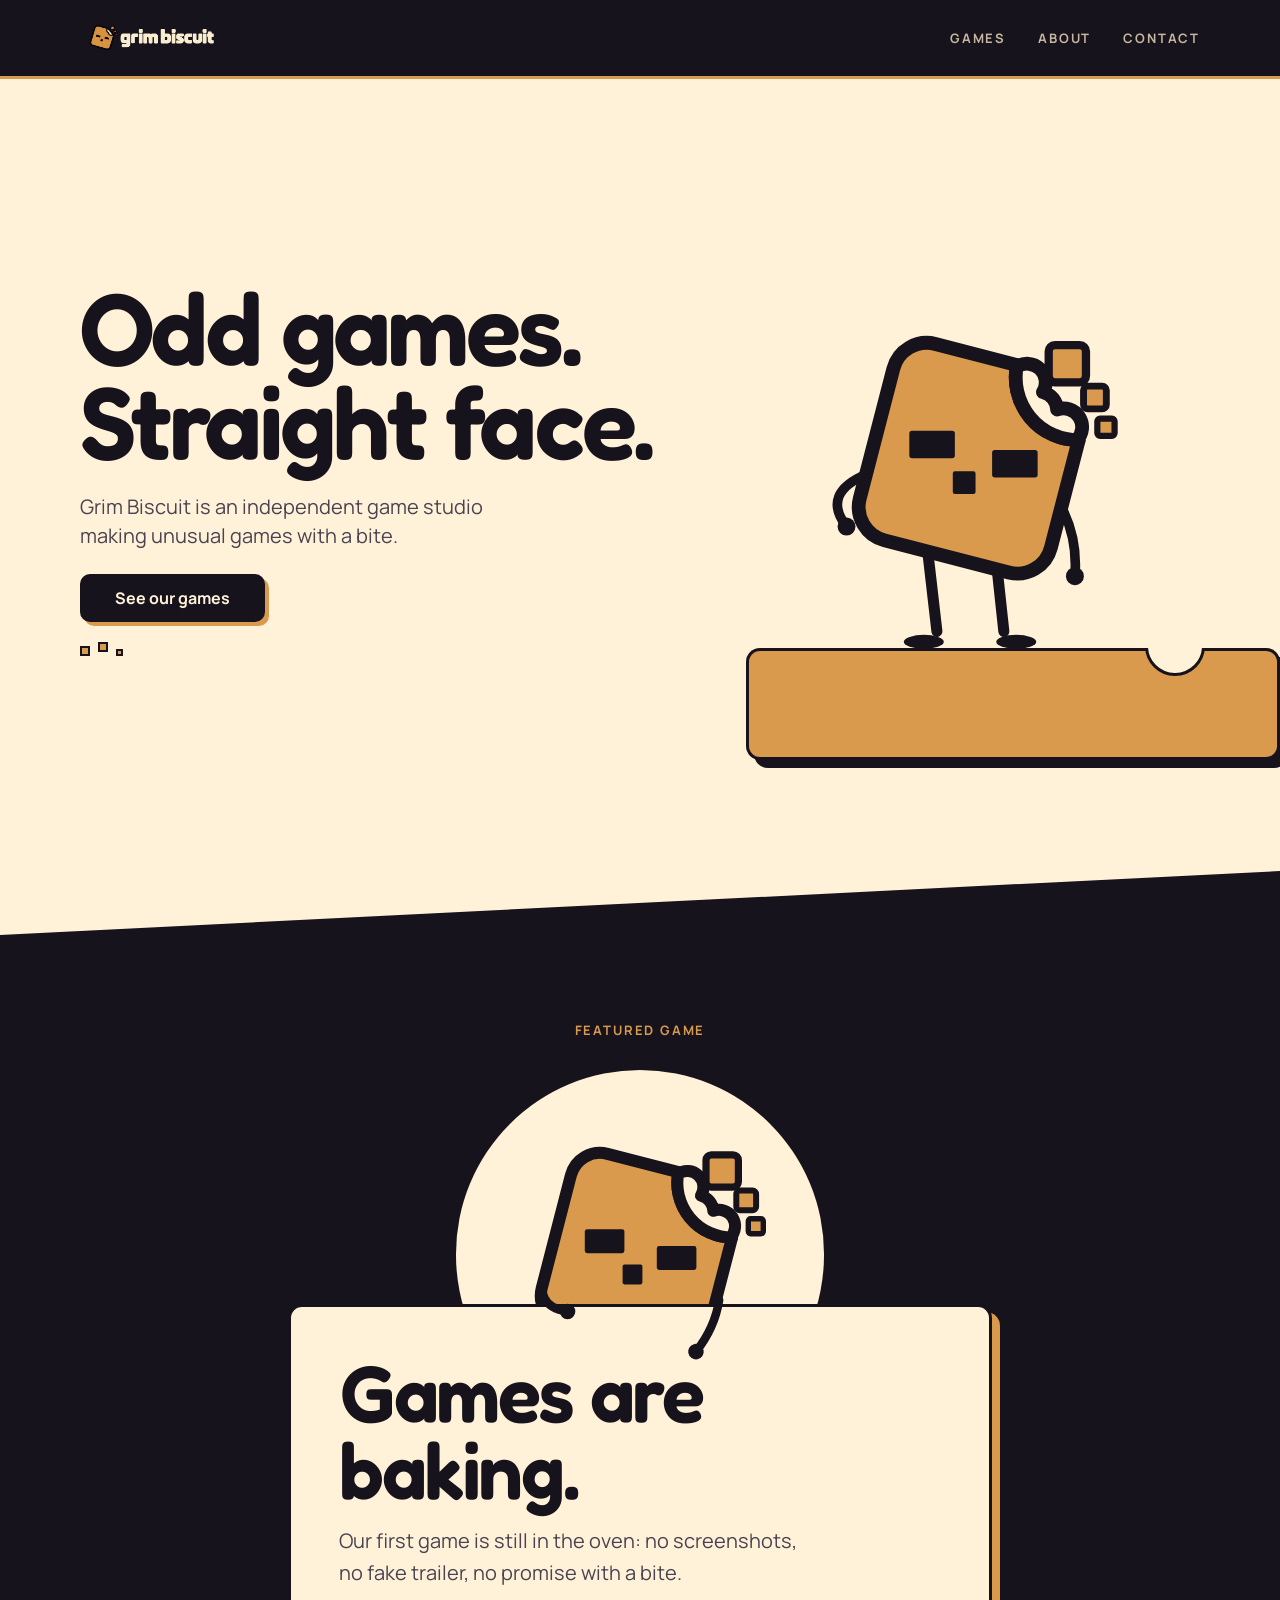
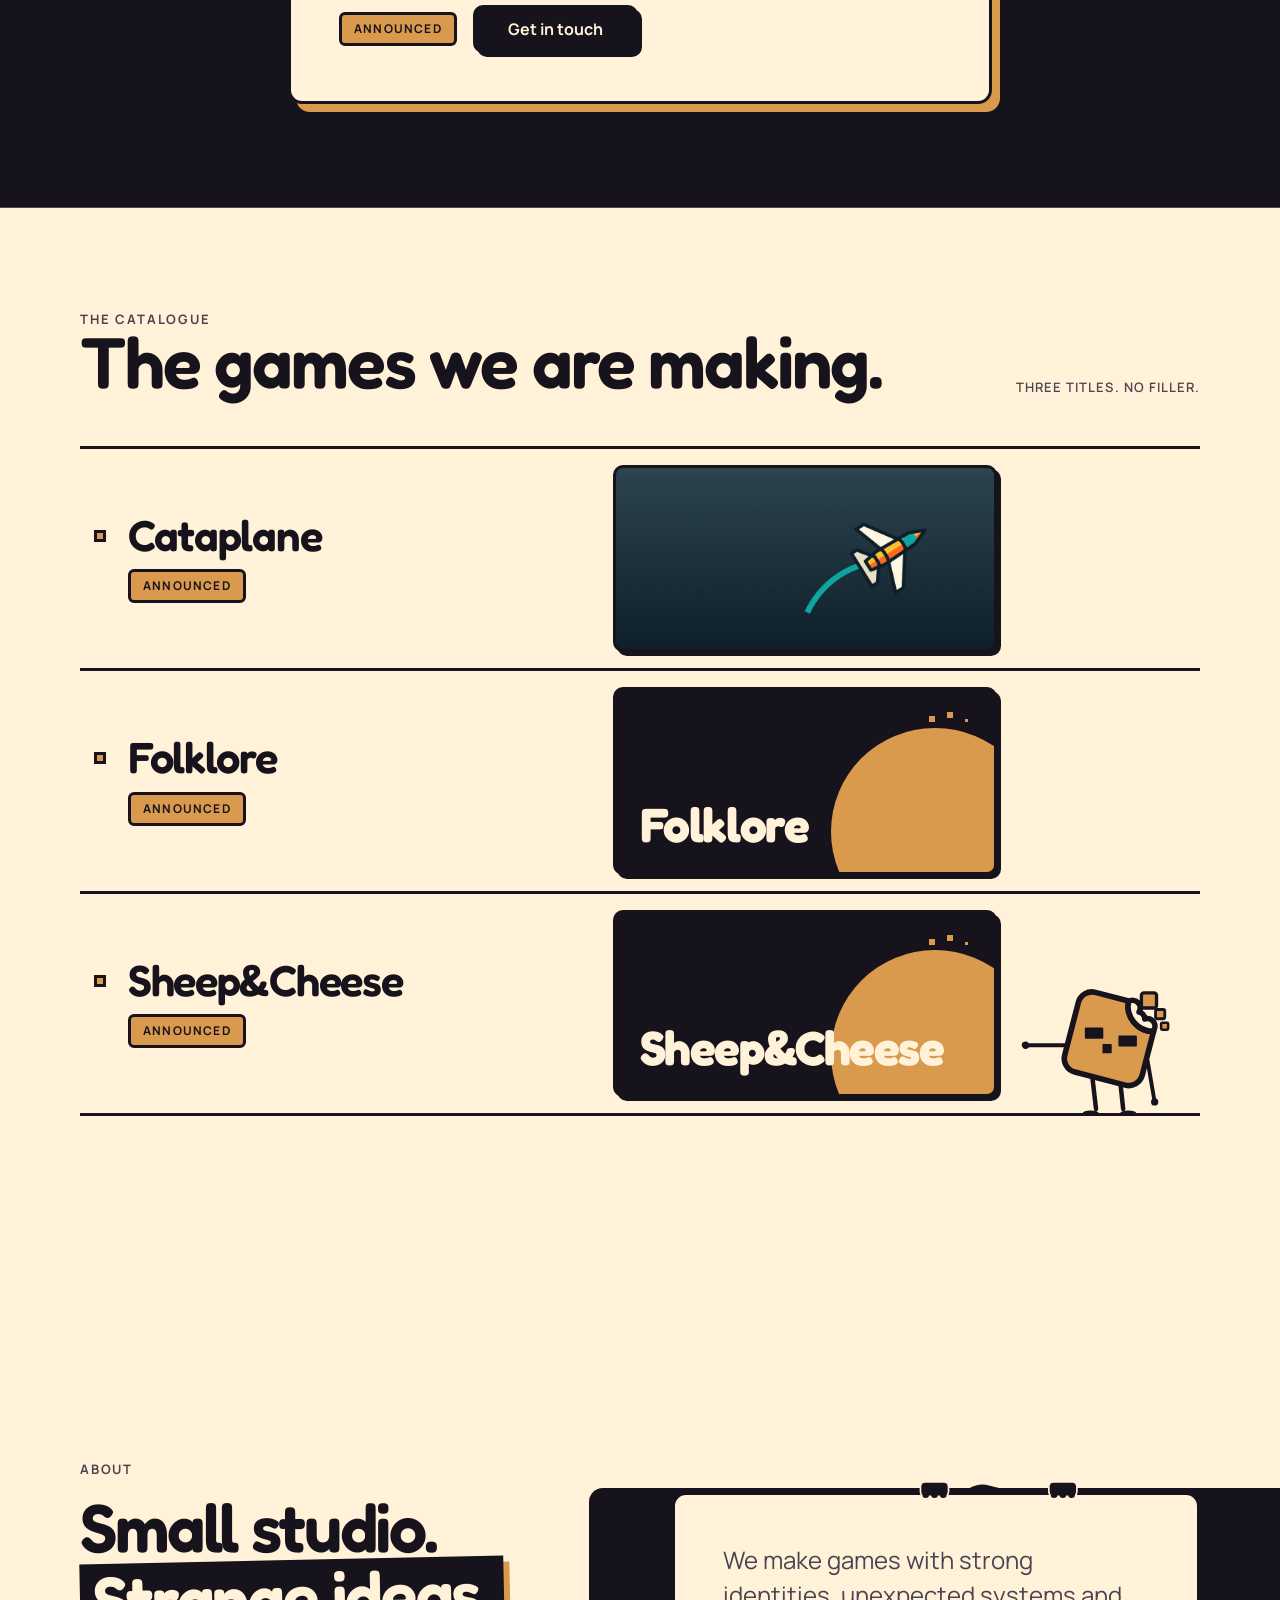
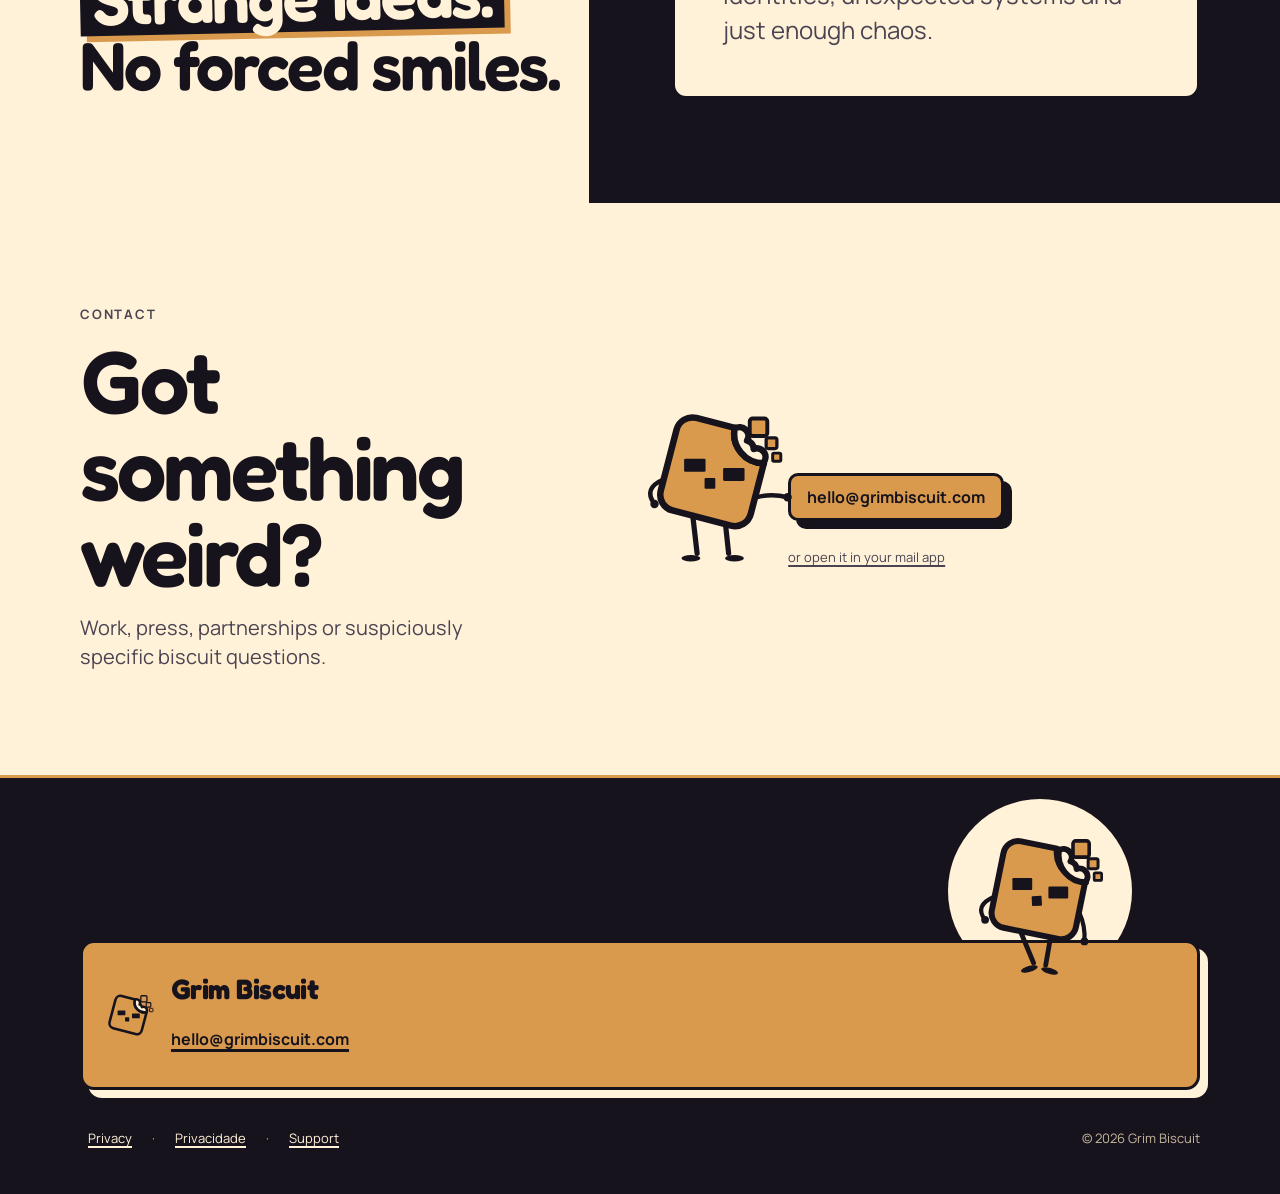
==== commit a1ce16ce: "Publica site Grim Biscuit" ====
--- a/index.html
+++ b/index.html
@@ -1,2 +1,2 @@
-<!DOCTYPE html><html lang="en" class="display_fb883786-module__F76nvG__variable body_460a41cd-module__pSrDgW__variable"><head><meta charSet="utf-8"/><meta name="viewport" content="width=device-width, initial-scale=1"/><link rel="preload" href="/_next/static/media/Fredoka-s.p.3j9n-jqs50_oa.ttf" as="font" crossorigin="" type="font/ttf"/><link rel="preload" href="/_next/static/media/Manrope-s.p.0nrgw8_4xg_io.ttf" as="font" crossorigin="" type="font/ttf"/><link rel="preload" as="image" href="/brand/logo-wordmark.webp"/><link rel="stylesheet" href="/_next/static/chunks/3dsjnv6c_3pm8.css" data-precedence="next"/><link rel="stylesheet" href="/_next/static/chunks/06xks5z_rhwp5.css" data-precedence="next"/><link rel="preload" as="script" fetchPriority="low" href="/_next/static/chunks/3s6nzrbk-8mnv.js"/><script src="/_next/static/chunks/19mx3mg6lkumu.js" async=""></script><script src="/_next/static/chunks/3kmozkq6tgqnz.js" async=""></script><script src="/_next/static/chunks/344n2zhqbh4pn.js" async=""></script><script src="/_next/static/chunks/turbopack-0ol8c8yjy8j3w.js" async=""></script><script src="/_next/static/chunks/0h2qsuyze9ds1.js" async=""></script><script src="/_next/static/chunks/0tefsao1e5sy5.js" async=""></script><script src="/_next/static/chunks/1v02ctvc_kb3v.js" async=""></script><script src="/_next/static/chunks/1h_f3yjgb6d45.js" async=""></script><script src="/_next/static/chunks/0e8qj9hczj7au.js" async=""></script><title>Grim Biscuit — Odd games. Straight face.</title><meta name="description" content="Grim Biscuit is an independent game studio making unusual games with a bite."/><link rel="manifest" href="/site.webmanifest"/><link rel="canonical" href="https://grimbiscuit.com/"/><meta property="og:title" content="Grim Biscuit — Odd games. Straight face."/><meta property="og:description" content="Grim Biscuit is an independent game studio making unusual games with a bite."/><meta property="og:url" content="https://grimbiscuit.com/"/><meta property="og:site_name" content="Grim Biscuit"/><meta property="og:image" content="https://grimbiscuit.com/brand/og-cover.png"/><meta property="og:image:width" content="1200"/><meta property="og:image:height" content="630"/><meta property="og:image:alt" content="Grim Biscuit"/><meta property="og:type" content="website"/><meta name="twitter:card" content="summary_large_image"/><meta name="twitter:title" content="Grim Biscuit — Odd games. Straight face."/><meta name="twitter:description" content="Grim Biscuit is an independent game studio making unusual games with a bite."/><meta name="twitter:image" content="https://grimbiscuit.com/brand/og-cover.png"/><link rel="icon" href="/favicon.ico"/><link rel="icon" href="/icons/icon-32.png" type="image/png" sizes="32x32"/><link rel="icon" href="/icons/icon-192.png" type="image/png" sizes="192x192"/><link rel="apple-touch-icon" href="/apple-touch-icon.png" sizes="180x180" type="image/png"/><meta name="next-size-adjust" content=""/><script src="/_next/static/chunks/0cz1d0mv5g_q7.js" noModule=""></script></head><body><div hidden=""><!--$--><!--/$--></div><a class="skip-link" href="#main">Skip to content</a><header class="site-header"><div class="site-header__inner container"><a class="site-header__brand" aria-label="Grim Biscuit" href="/"><span class="brand-mark site-header__mark" data-brand-mark="true"><div class="GrimMascot-module__C0FOjG__wrap GrimMascot-module__C0FOjG__mark" data-mascot-state="idle"><svg viewBox="60 92 548 480" class="GrimMascot-module__C0FOjG__svg GrimMascot-module__C0FOjG__back" data-grim-mascot="true" data-mascot-part="back" role="presentation" aria-hidden="true"><g><g id="mascot-body"><g transform="translate(307 332) rotate(14.8)"><path d="M 26.2,-190 A 112 112 0 0 0 190,-84.8 L 190,132 A 58 58 0 0 1 132,190 L -132,190 A 58 58 0 0 1 -190,132 L -190,-132 A 58 58 0 0 1 -132,-190 Z" fill="#D99A4E" stroke="#17131C" stroke-width="29" stroke-linejoin="round"/></g><rect x="266" y="358" width="48" height="48" rx="5" fill="#17131C"/></g><g id="mascot-bite-filling"><g transform="translate(307 332) rotate(14.8)"><path d="M 26.2,-190 A 112 112 0 0 0 190,-84.8 A 112 112 0 0 1 188.3,-83.9 A 40 40 0 0 0 125.1,-126.2 A 40 40 0 0 0 90.8,-148.2 A 40 40 0 0 0 26.1,-188.1 A 112 112 0 0 1 26.2,-190 Z" fill="#FFF2D8" stroke="#17131C" stroke-width="29" stroke-linejoin="round"/></g></g><g id="mascot-eye-left"><g transform="translate(225 308)"><rect x="-44.5" y="-27" width="89" height="54" rx="5" fill="#17131C"/></g></g><g id="mascot-eye-right"><g transform="translate(390 343)"><rect x="-44.5" y="-27" width="89" height="54" rx="5" fill="#17131C"/></g></g><g id="mascot-crumb-1"><rect x="446" y="112" width="70" height="70" rx="12" fill="#D99A4E" stroke="#17131C" stroke-width="15"/></g><g id="mascot-crumb-2"><rect x="508" y="190" width="52" height="52" rx="9" fill="#D99A4E" stroke="#17131C" stroke-width="13"/></g><g id="mascot-crumb-3"><rect x="545" y="255" width="40" height="40" rx="7" fill="#D99A4E" stroke="#17131C" stroke-width="11"/></g></g></svg></div></span><img alt="Grim Biscuit" loading="eager" width="1086" height="362" decoding="async" data-nimg="1" class="site-header__wordmark" style="color:transparent" src="/brand/logo-wordmark.webp"/></a><nav class="site-nav site-nav--desktop" aria-label="Primary navigation"><a href="#games">Games</a><a href="#about">About</a><a href="#contact">Contact</a></nav><button class="menu-toggle" type="button" aria-expanded="false" aria-controls="mobile-navigation" aria-label="Open navigation menu"><span aria-hidden="true"></span><span aria-hidden="true"></span><span aria-hidden="true"></span></button><nav id="mobile-navigation" class="site-nav site-nav--mobile" aria-label="Mobile navigation" aria-hidden="true"><a tabindex="-1" href="#games">Games</a><a tabindex="-1" href="#about">About</a><a tabindex="-1" href="#contact">Contact</a><a class="btn btn-primary" tabindex="-1" href="#games">See our games</a><a class="site-nav__mail" href="mailto:hello@grimbiscuit.com" tabindex="-1">hello@grimbiscuit.com</a></nav></div></header><div class="scroll-progress" aria-hidden="true"><div class="scroll-progress__bar"></div></div><main id="main"><div class="route-transition"><!--$?--><template id="B:0"></template><div class="loading-screen" role="status" aria-label="Loading"><span class="brand-mark loading-screen__mark" data-brand-mark="true"><div class="GrimMascot-module__C0FOjG__wrap GrimMascot-module__C0FOjG__mark" data-mascot-state="loading"><svg viewBox="60 92 548 480" class="GrimMascot-module__C0FOjG__svg GrimMascot-module__C0FOjG__back" data-grim-mascot="true" data-mascot-part="back" role="presentation" aria-hidden="true"><g><g id="mascot-body"><g transform="translate(307 332) rotate(14.8)"><path d="M 26.2,-190 A 112 112 0 0 0 190,-84.8 L 190,132 A 58 58 0 0 1 132,190 L -132,190 A 58 58 0 0 1 -190,132 L -190,-132 A 58 58 0 0 1 -132,-190 Z" fill="#D99A4E" stroke="#17131C" stroke-width="29" stroke-linejoin="round"/></g><rect x="266" y="358" width="48" height="48" rx="5" fill="#17131C"/></g><g id="mascot-bite-filling"><g transform="translate(307 332) rotate(14.8)"><path d="M 26.2,-190 A 112 112 0 0 0 190,-84.8 A 112 112 0 0 1 188.3,-83.9 A 40 40 0 0 0 125.1,-126.2 A 40 40 0 0 0 90.8,-148.2 A 40 40 0 0 0 26.1,-188.1 A 112 112 0 0 1 26.2,-190 Z" fill="#FFF2D8" stroke="#17131C" stroke-width="29" stroke-linejoin="round"/></g></g><g id="mascot-eye-left"><g transform="translate(225 308)"><rect x="-44.5" y="-27" width="89" height="54" rx="5" fill="#17131C"/></g></g><g id="mascot-eye-right"><g transform="translate(390 343)"><rect x="-44.5" y="-27" width="89" height="54" rx="5" fill="#17131C"/></g></g><g id="mascot-crumb-1"><rect x="446" y="112" width="70" height="70" rx="12" fill="#D99A4E" stroke="#17131C" stroke-width="15"/></g><g id="mascot-crumb-2"><rect x="508" y="190" width="52" height="52" rx="9" fill="#D99A4E" stroke="#17131C" stroke-width="13"/></g><g id="mascot-crumb-3"><rect x="545" y="255" width="40" height="40" rx="7" fill="#D99A4E" stroke="#17131C" stroke-width="11"/></g></g></svg></div></span></div><!--/$--></div></main><footer class="site-footer" data-scene="sit"><div class="site-footer__inner container"><div class="sit" style="--m-body-bottom:0.6953125" data-sit="true" data-kicking="false"><span class="moon sit__moon" aria-hidden="true"></span><div class="sit__mascot" aria-hidden="true"><div class="GrimMascot-module__C0FOjG__wrap" data-mascot-state="idle"><svg viewBox="0 0 640 640" class="GrimMascot-module__C0FOjG__svg GrimMascot-module__C0FOjG__back" data-grim-mascot="true" data-mascot-part="back" role="presentation" aria-hidden="true"><g><g id="mascot-leg-left" transform="rotate(-16 255 405)"><path d="M 255,405 L 268,518" fill="none" stroke="#17131C" stroke-width="16" stroke-linecap="round"/><ellipse cx="249" cy="533" rx="29" ry="10" fill="#17131C"/></g><g id="mascot-leg-right" transform="rotate(16 355 425)"><path d="M 355,425 L 365,518" fill="none" stroke="#17131C" stroke-width="16" stroke-linecap="round"/><ellipse cx="383" cy="533" rx="29" ry="10" fill="#17131C"/></g><g id="mascot-arm-left"><path d="M 166,290 Q 100,318 137,366" fill="none" stroke="#17131C" stroke-width="14" stroke-linecap="round"/><circle cx="137" cy="366" r="13" fill="#17131C"/></g><g id="mascot-arm-right"><path d="M 452,345 Q 472,388 468,438" fill="none" stroke="#17131C" stroke-width="14" stroke-linecap="round"/><circle cx="468" cy="438" r="13" fill="#17131C"/></g><g id="mascot-body" transform="rotate(-3 319 267)"><g transform="translate(319 267) rotate(14.5)"><path d="M 29.1,-147 A 91 91 0 0 0 143,-64 L 143,97 A 50 50 0 0 1 93,147 L -93,147 A 50 50 0 0 1 -143,97 L -143,-97 A 50 50 0 0 1 -93,-147 Z" fill="#D99A4E" stroke="#17131C" stroke-width="20" stroke-linejoin="round"/></g><rect x="291" y="286" width="33" height="33" rx="3" fill="#17131C"/></g><g id="mascot-bite-filling"><g transform="translate(319 267) rotate(14.5)"><path d="M 29.1,-147 A 91 91 0 0 0 143,-64 A 91 91 0 0 1 140.2,-63.3 A 27 27 0 0 0 101.6,-99.2 A 27 27 0 0 0 75.4,-118.4 A 27 27 0 0 0 29.3,-144.2 A 91 91 0 0 1 29.1,-147 Z" fill="#FFF2D8" stroke="#17131C" stroke-width="20" stroke-linejoin="round"/></g></g><g id="mascot-eye-left"><g transform="translate(261 247)"><rect x="-33" y="-20" width="66" height="40" rx="4" fill="#17131C"/></g></g><g id="mascot-eye-right"><g transform="translate(381 275)"><rect x="-33" y="-20" width="66" height="40" rx="4" fill="#17131C"/></g></g><g id="mascot-crumb-1"><rect x="430" y="103" width="54" height="54" rx="9" fill="#D99A4E" stroke="#17131C" stroke-width="12"/></g><g id="mascot-crumb-2"><rect x="480.5" y="162.5" width="33" height="33" rx="6" fill="#D99A4E" stroke="#17131C" stroke-width="10"/></g><g id="mascot-crumb-3"><rect x="500.5" y="209.5" width="25" height="25" rx="4" fill="#D99A4E" stroke="#17131C" stroke-width="9"/></g></g></svg></div></div><div class="sit__panel" data-footer-panel="true"><a class="site-footer__mark" aria-label="Grim Biscuit" href="/"><span class="brand-mark" data-brand-mark="true"><div class="GrimMascot-module__C0FOjG__wrap GrimMascot-module__C0FOjG__mark" data-mascot-state="idle"><svg viewBox="60 92 548 480" class="GrimMascot-module__C0FOjG__svg GrimMascot-module__C0FOjG__back" data-grim-mascot="true" data-mascot-part="back" role="presentation" aria-hidden="true"><g><g id="mascot-body"><g transform="translate(307 332) rotate(14.8)"><path d="M 26.2,-190 A 112 112 0 0 0 190,-84.8 L 190,132 A 58 58 0 0 1 132,190 L -132,190 A 58 58 0 0 1 -190,132 L -190,-132 A 58 58 0 0 1 -132,-190 Z" fill="#D99A4E" stroke="#17131C" stroke-width="29" stroke-linejoin="round"/></g><rect x="266" y="358" width="48" height="48" rx="5" fill="#17131C"/></g><g id="mascot-bite-filling"><g transform="translate(307 332) rotate(14.8)"><path d="M 26.2,-190 A 112 112 0 0 0 190,-84.8 A 112 112 0 0 1 188.3,-83.9 A 40 40 0 0 0 125.1,-126.2 A 40 40 0 0 0 90.8,-148.2 A 40 40 0 0 0 26.1,-188.1 A 112 112 0 0 1 26.2,-190 Z" fill="#FFF2D8" stroke="#17131C" stroke-width="29" stroke-linejoin="round"/></g></g><g id="mascot-eye-left"><g transform="translate(225 308)"><rect x="-44.5" y="-27" width="89" height="54" rx="5" fill="#17131C"/></g></g><g id="mascot-eye-right"><g transform="translate(390 343)"><rect x="-44.5" y="-27" width="89" height="54" rx="5" fill="#17131C"/></g></g><g id="mascot-crumb-1"><rect x="446" y="112" width="70" height="70" rx="12" fill="#D99A4E" stroke="#17131C" stroke-width="15"/></g><g id="mascot-crumb-2"><rect x="508" y="190" width="52" height="52" rx="9" fill="#D99A4E" stroke="#17131C" stroke-width="13"/></g><g id="mascot-crumb-3"><rect x="545" y="255" width="40" height="40" rx="7" fill="#D99A4E" stroke="#17131C" stroke-width="11"/></g></g></svg></div></span></a><div class="site-footer__copy"><p class="site-footer__name">Grim Biscuit</p><a class="site-footer__mail" href="mailto:hello@grimbiscuit.com" data-footer-mail="true">hello@grimbiscuit.com</a></div></div></div><div class="site-footer__meta"><p class="site-footer__legal"><a href="/privacy/">Privacy</a><span aria-hidden="true">·</span><a href="/privacidade/">Privacidade</a><span aria-hidden="true">·</span><a href="/support/">Support</a></p><p class="site-footer__copyright">© <!-- -->2026<!-- --> <!-- -->Grim Biscuit</p></div></div></footer><noscript><style>[hidden]{display:block !important}</style></noscript><script type="application/ld+json">{"@context":"https://schema.org","@type":"Organization","name":"Grim Biscuit","url":"https://grimbiscuit.com","logo":"https://grimbiscuit.com/brand/logo-mark.webp","email":"hello@grimbiscuit.com"}</script><script>requestAnimationFrame(function(){$RT=performance.now()});</script><script src="/_next/static/chunks/3s6nzrbk-8mnv.js" id="_R_" async=""></script><div hidden id="S:0"><section class="hero" aria-labelledby="hero-title" data-scene="stage"><div class="hero__inner container"><div class="hero__copy"><div class="reveal" data-reveal="true" style="--reveal-delay:0ms"><h1 id="hero-title"><span>Odd games.</span> <span>Straight face.</span></h1></div><div class="reveal" data-reveal="true" style="--reveal-delay:70ms"><p class="hero__lede lede">Grim Biscuit is an independent game studio making unusual games with a bite.</p></div><div class="reveal hero__cta-reveal" data-reveal="true" style="--reveal-delay:140ms"><div class="magnetic hero__cta-wrap"><a class="btn btn-primary btn--block" href="#games" data-biscuit-cta="true">See our games</a></div></div><div class="reveal hero__motif" data-reveal="true" style="--reveal-delay:210ms"><span class="crumbs" aria-hidden="true"><span></span><span></span><span></span></span></div></div><div class="hero__stage" style="--m-ground:0.8484375" data-stage="true" data-pressed="false"><div class="hero__mascot"><div class="GrimMascot-module__C0FOjG__wrap" data-mascot-state="idle"><svg viewBox="0 0 640 640" class="GrimMascot-module__C0FOjG__svg GrimMascot-module__C0FOjG__back" data-grim-mascot="true" data-mascot-part="back" role="presentation" aria-hidden="true"><g><g id="mascot-leg-left"><path d="M 255,405 L 268,518" fill="none" stroke="#17131C" stroke-width="16" stroke-linecap="round"/><ellipse cx="249" cy="533" rx="29" ry="10" fill="#17131C"/></g><g id="mascot-leg-right"><path d="M 355,425 L 365,518" fill="none" stroke="#17131C" stroke-width="16" stroke-linecap="round"/><ellipse cx="383" cy="533" rx="29" ry="10" fill="#17131C"/></g><g id="mascot-arm-left"><path d="M 166,290 Q 100,318 137,366" fill="none" stroke="#17131C" stroke-width="14" stroke-linecap="round"/><circle cx="137" cy="366" r="13" fill="#17131C"/></g><g id="mascot-arm-right"><path d="M 452,345 Q 472,388 468,438" fill="none" stroke="#17131C" stroke-width="14" stroke-linecap="round"/><circle cx="468" cy="438" r="13" fill="#17131C"/></g><g id="mascot-body"><g transform="translate(319 267) rotate(14.5)"><path d="M 29.1,-147 A 91 91 0 0 0 143,-64 L 143,97 A 50 50 0 0 1 93,147 L -93,147 A 50 50 0 0 1 -143,97 L -143,-97 A 50 50 0 0 1 -93,-147 Z" fill="#D99A4E" stroke="#17131C" stroke-width="20" stroke-linejoin="round"/></g><rect x="291" y="286" width="33" height="33" rx="3" fill="#17131C"/></g><g id="mascot-bite-filling"><g transform="translate(319 267) rotate(14.5)"><path d="M 29.1,-147 A 91 91 0 0 0 143,-64 A 91 91 0 0 1 140.2,-63.3 A 27 27 0 0 0 101.6,-99.2 A 27 27 0 0 0 75.4,-118.4 A 27 27 0 0 0 29.3,-144.2 A 91 91 0 0 1 29.1,-147 Z" fill="#FFF2D8" stroke="#17131C" stroke-width="20" stroke-linejoin="round"/></g></g><g id="mascot-eye-left"><g transform="translate(261 247)"><rect x="-33" y="-20" width="66" height="40" rx="4" fill="#17131C"/></g></g><g id="mascot-eye-right"><g transform="translate(381 275)"><rect x="-33" y="-20" width="66" height="40" rx="4" fill="#17131C"/></g></g><g id="mascot-crumb-1"><rect x="430" y="103" width="54" height="54" rx="9" fill="#D99A4E" stroke="#17131C" stroke-width="12"/></g><g id="mascot-crumb-2"><rect x="480.5" y="162.5" width="33" height="33" rx="6" fill="#D99A4E" stroke="#17131C" stroke-width="10"/></g><g id="mascot-crumb-3"><rect x="500.5" y="209.5" width="25" height="25" rx="4" fill="#D99A4E" stroke="#17131C" stroke-width="9"/></g></g></svg></div></div><div class="hero__slab" aria-hidden="true"><span class="hero__slab-bite"></span></div></div></div></section><section id="games" class="section charcoal-block featured featured--empty" aria-labelledby="featured-title" data-scene="hug"><div class="container featured-empty__inner"><p class="eyebrow featured-empty__eyebrow">Featured game</p><div class="reveal featured-empty__panel" data-reveal="true" style="--reveal-delay:0ms"><div class="hug" style="--m-ledge:0.55" data-hug="true" data-squeezed="false"><span class="moon hug__moon" aria-hidden="true"></span><div class="hug__mascot" aria-hidden="true"><div class="GrimMascot-module__C0FOjG__wrap" data-mascot-state="idle"><svg viewBox="0 0 640 640" class="GrimMascot-module__C0FOjG__svg GrimMascot-module__C0FOjG__back" data-grim-mascot="true" data-mascot-part="back" role="presentation" aria-hidden="true"><g><g id="mascot-leg-left"><path d="M 255,405 L 268,518" fill="none" stroke="#17131C" stroke-width="16" stroke-linecap="round"/><ellipse cx="249" cy="533" rx="29" ry="10" fill="#17131C"/></g><g id="mascot-leg-right"><path d="M 355,425 L 365,518" fill="none" stroke="#17131C" stroke-width="16" stroke-linecap="round"/><ellipse cx="383" cy="533" rx="29" ry="10" fill="#17131C"/></g><g id="mascot-body"><g transform="translate(319 267) rotate(14.5)"><path d="M 29.1,-147 A 91 91 0 0 0 143,-64 L 143,97 A 50 50 0 0 1 93,147 L -93,147 A 50 50 0 0 1 -143,97 L -143,-97 A 50 50 0 0 1 -93,-147 Z" fill="#D99A4E" stroke="#17131C" stroke-width="20" stroke-linejoin="round"/></g><rect x="291" y="286" width="33" height="33" rx="3" fill="#17131C"/></g><g id="mascot-bite-filling"><g transform="translate(319 267) rotate(14.5)"><path d="M 29.1,-147 A 91 91 0 0 0 143,-64 A 91 91 0 0 1 140.2,-63.3 A 27 27 0 0 0 101.6,-99.2 A 27 27 0 0 0 75.4,-118.4 A 27 27 0 0 0 29.3,-144.2 A 91 91 0 0 1 29.1,-147 Z" fill="#FFF2D8" stroke="#17131C" stroke-width="20" stroke-linejoin="round"/></g></g><g id="mascot-eye-left"><g transform="translate(261 247)"><rect x="-33" y="-20" width="66" height="40" rx="4" fill="#17131C"/></g></g><g id="mascot-eye-right"><g transform="translate(381 275)"><rect x="-33" y="-20" width="66" height="40" rx="4" fill="#17131C"/></g></g><g id="mascot-crumb-1"><rect x="430" y="103" width="54" height="54" rx="9" fill="#D99A4E" stroke="#17131C" stroke-width="12"/></g><g id="mascot-crumb-2"><rect x="480.5" y="162.5" width="33" height="33" rx="6" fill="#D99A4E" stroke="#17131C" stroke-width="10"/></g><g id="mascot-crumb-3"><rect x="500.5" y="209.5" width="25" height="25" rx="4" fill="#D99A4E" stroke="#17131C" stroke-width="9"/></g></g></svg><svg viewBox="0 0 640 640" class="GrimMascot-module__C0FOjG__svg GrimMascot-module__C0FOjG__front" data-grim-mascot="true" data-mascot-part="front" role="presentation" aria-hidden="true"><g><g id="mascot-arm-left" transform="rotate(-45 166 290)"><path d="M 166,290 Q 100,318 137,366" fill="none" stroke="#17131C" stroke-width="14" stroke-linecap="round"/><circle cx="137" cy="366" r="13" fill="#17131C"/></g><g id="mascot-arm-right" transform="rotate(34 452 345)"><path d="M 452,345 Q 472,388 468,438" fill="none" stroke="#17131C" stroke-width="14" stroke-linecap="round"/><circle cx="468" cy="438" r="13" fill="#17131C"/></g></g></svg></div></div><div class="hug__panel"><h2 id="featured-title">Games are baking.</h2><p class="featured-empty__copy">Our first game is still in the oven: no screenshots, no fake trailer, no promise with a bite.</p><div class="featured-empty__actions"><span class="badge">Announced</span><a class="btn btn-primary" href="#contact">Get in touch</a></div></div></div></div></div></section><section class="section games-section games-section--planned" aria-labelledby="planned-games-title" data-scene="push"><div class="container"><div class="reveal" data-reveal="true" style="--reveal-delay:0ms"><div class="section-heading"><div><p class="eyebrow">The catalogue</p><h2 id="planned-games-title">The games we are making.</h2></div><p class="section-heading__note">Three titles. No filler.</p></div></div><div class="push" style="--m-ground:0.8484375" data-push="true"><ol class="planned-games-list"><li class="planned-game" data-planned-game="cataplane" data-pushed="false"><div class="planned-game__inner" tabindex="0"><div class="planned-game__head"><span class="planned-game__index" aria-hidden="true"><span class="planned-game__bullet"></span></span><h3>Cataplane</h3><span class="tag planned-game__status">Announced</span></div><div class="planned-game__art" data-art="cover"><img alt="Cataplane key art" loading="lazy" decoding="async" data-nimg="fill" class="planned-game__cover" style="position:absolute;height:100%;width:100%;left:0;top:0;right:0;bottom:0;color:transparent" src="/games/cataplane/feature.webp"/></div></div></li><li class="planned-game" data-planned-game="folklore" data-pushed="false"><div class="planned-game__inner" tabindex="0"><div class="planned-game__head"><span class="planned-game__index" aria-hidden="true"><span class="planned-game__bullet"></span></span><h3>Folklore</h3><span class="tag planned-game__status">Announced</span></div><div class="planned-game__art" data-art="poster"><div class="poster" aria-hidden="true"><span class="poster__title">Folklore</span><span class="crumbs poster__crumbs"><span></span><span></span><span></span></span></div></div></div></li><li class="planned-game" data-planned-game="sheep-and-cheese" data-pushed="false"><div class="planned-game__inner" tabindex="0"><div class="planned-game__head"><span class="planned-game__index" aria-hidden="true"><span class="planned-game__bullet"></span></span><h3>Sheep&amp;Cheese</h3><span class="tag planned-game__status">Announced</span></div><div class="planned-game__art" data-art="poster"><div class="poster" aria-hidden="true"><span class="poster__title">Sheep&amp;Cheese</span><span class="crumbs poster__crumbs"><span></span><span></span><span></span></span></div></div></div></li></ol><div class="push__mascot" aria-hidden="true"><div class="GrimMascot-module__C0FOjG__wrap" data-mascot-state="idle"><svg viewBox="0 0 640 640" class="GrimMascot-module__C0FOjG__svg GrimMascot-module__C0FOjG__back" data-grim-mascot="true" data-mascot-part="back" role="presentation" aria-hidden="true"><g><g id="mascot-leg-left"><path d="M 255,405 L 268,518" fill="none" stroke="#17131C" stroke-width="16" stroke-linecap="round"/><ellipse cx="249" cy="533" rx="29" ry="10" fill="#17131C"/></g><g id="mascot-leg-right"><path d="M 355,425 L 365,518" fill="none" stroke="#17131C" stroke-width="16" stroke-linecap="round"/><ellipse cx="383" cy="533" rx="29" ry="10" fill="#17131C"/></g><g id="mascot-body"><g transform="translate(319 267) rotate(14.5)"><path d="M 29.1,-147 A 91 91 0 0 0 143,-64 L 143,97 A 50 50 0 0 1 93,147 L -93,147 A 50 50 0 0 1 -143,97 L -143,-97 A 50 50 0 0 1 -93,-147 Z" fill="#D99A4E" stroke="#17131C" stroke-width="20" stroke-linejoin="round"/></g><rect x="291" y="286" width="33" height="33" rx="3" fill="#17131C"/></g><g id="mascot-bite-filling"><g transform="translate(319 267) rotate(14.5)"><path d="M 29.1,-147 A 91 91 0 0 0 143,-64 A 91 91 0 0 1 140.2,-63.3 A 27 27 0 0 0 101.6,-99.2 A 27 27 0 0 0 75.4,-118.4 A 27 27 0 0 0 29.3,-144.2 A 91 91 0 0 1 29.1,-147 Z" fill="#FFF2D8" stroke="#17131C" stroke-width="20" stroke-linejoin="round"/></g></g><g id="mascot-eye-left"><g transform="translate(261 247)"><rect x="-33" y="-20" width="66" height="40" rx="4" fill="#17131C"/></g></g><g id="mascot-eye-right"><g transform="translate(381 275)"><rect x="-33" y="-20" width="66" height="40" rx="4" fill="#17131C"/></g></g><g id="mascot-crumb-1"><rect x="430" y="103" width="54" height="54" rx="9" fill="#D99A4E" stroke="#17131C" stroke-width="12"/></g><g id="mascot-crumb-2"><rect x="480.5" y="162.5" width="33" height="33" rx="6" fill="#D99A4E" stroke="#17131C" stroke-width="10"/></g><g id="mascot-crumb-3"><rect x="500.5" y="209.5" width="25" height="25" rx="4" fill="#D99A4E" stroke="#17131C" stroke-width="9"/></g></g></svg><svg viewBox="0 0 640 640" class="GrimMascot-module__C0FOjG__svg GrimMascot-module__C0FOjG__front" data-grim-mascot="true" data-mascot-part="front" role="presentation" aria-hidden="true"><g><g id="mascot-arm-left"><path d="M 166,290 L 112.5,430.1" fill="none" stroke="#17131C" stroke-width="14" stroke-linecap="round"/><circle cx="112.5" cy="430.1" r="13" fill="#17131C"/></g><g id="mascot-arm-right"><path d="M 452,345 L 477.4,492.8" fill="none" stroke="#17131C" stroke-width="14" stroke-linecap="round"/><circle cx="477.4" cy="492.8" r="13" fill="#17131C"/></g></g></svg></div></div></div></div></section><section id="about" class="section about" aria-labelledby="about-title" data-scene="hang"><div class="container about__inner"><div class="reveal about__head" data-reveal="true" style="--reveal-delay:0ms"><p class="eyebrow">About</p><h2 id="about-title" class="about__title"><span>Small studio.</span> <span class="about__hl">Strange ideas.</span> <span>No forced smiles.</span></h2></div><div class="hang" style="--m-ledge:0.5578125" data-hang="true" data-ducked="false"><div class="hang__mascot" aria-hidden="true"><div class="GrimMascot-module__C0FOjG__wrap" data-mascot-state="peek"><svg viewBox="0 0 640 640" class="GrimMascot-module__C0FOjG__svg GrimMascot-module__C0FOjG__back" data-grim-mascot="true" data-mascot-part="back" role="presentation" aria-hidden="true"><g transform="translate(0 288)"><g id="mascot-leg-left"><path d="M 255,405 L 268,518" fill="none" stroke="#17131C" stroke-width="16" stroke-linecap="round"/><ellipse cx="249" cy="533" rx="29" ry="10" fill="#17131C"/></g><g id="mascot-leg-right"><path d="M 355,425 L 365,518" fill="none" stroke="#17131C" stroke-width="16" stroke-linecap="round"/><ellipse cx="383" cy="533" rx="29" ry="10" fill="#17131C"/></g><g id="mascot-body"><g transform="translate(319 267) rotate(14.5)"><path d="M 29.1,-147 A 91 91 0 0 0 143,-64 L 143,97 A 50 50 0 0 1 93,147 L -93,147 A 50 50 0 0 1 -143,97 L -143,-97 A 50 50 0 0 1 -93,-147 Z" fill="#D99A4E" stroke="#17131C" stroke-width="20" stroke-linejoin="round"/></g><rect x="291" y="286" width="33" height="33" rx="3" fill="#17131C"/></g><g id="mascot-bite-filling"><g transform="translate(319 267) rotate(14.5)"><path d="M 29.1,-147 A 91 91 0 0 0 143,-64 A 91 91 0 0 1 140.2,-63.3 A 27 27 0 0 0 101.6,-99.2 A 27 27 0 0 0 75.4,-118.4 A 27 27 0 0 0 29.3,-144.2 A 91 91 0 0 1 29.1,-147 Z" fill="#FFF2D8" stroke="#17131C" stroke-width="20" stroke-linejoin="round"/></g></g><g id="mascot-eye-left"><g transform="translate(261 247)"><rect x="-33" y="-20" width="66" height="40" rx="4" fill="#17131C"/></g></g><g id="mascot-eye-right"><g transform="translate(381 275)"><rect x="-33" y="-20" width="66" height="40" rx="4" fill="#17131C"/></g></g><g id="mascot-crumb-1"><rect x="430" y="103" width="54" height="54" rx="9" fill="#D99A4E" stroke="#17131C" stroke-width="12"/></g><g id="mascot-crumb-2"><rect x="480.5" y="162.5" width="33" height="33" rx="6" fill="#D99A4E" stroke="#17131C" stroke-width="10"/></g><g id="mascot-crumb-3"><rect x="500.5" y="209.5" width="25" height="25" rx="4" fill="#D99A4E" stroke="#17131C" stroke-width="9"/></g></g></svg><svg viewBox="0 0 640 640" class="GrimMascot-module__C0FOjG__svg GrimMascot-module__C0FOjG__front" data-grim-mascot="true" data-mascot-part="front" role="presentation" aria-hidden="true"><g transform="translate(0 38.4)"><g id="mascot-hand-left" transform="translate(140 350)"><rect x="-35" y="-19" width="70" height="38" rx="13" fill="#FFF2D8"/><rect x="-32.5" y="3" width="23.7" height="22" rx="11.8" fill="#FFF2D8"/><rect x="-11.8" y="3" width="23.7" height="22" rx="11.8" fill="#FFF2D8"/><rect x="8.8" y="3" width="23.7" height="22" rx="11.8" fill="#FFF2D8"/><rect x="-31" y="-15" width="62" height="30" rx="9" fill="#17131C"/><rect x="-28.5" y="3" width="15.7" height="18" rx="7.8" fill="#17131C"/><rect x="-7.8" y="3" width="15.7" height="18" rx="7.8" fill="#17131C"/><rect x="12.8" y="3" width="15.7" height="18" rx="7.8" fill="#17131C"/></g><g id="mascot-hand-right" transform="translate(442 350)"><rect x="-35" y="-19" width="70" height="38" rx="13" fill="#FFF2D8"/><rect x="-32.5" y="3" width="23.7" height="22" rx="11.8" fill="#FFF2D8"/><rect x="-11.8" y="3" width="23.7" height="22" rx="11.8" fill="#FFF2D8"/><rect x="8.8" y="3" width="23.7" height="22" rx="11.8" fill="#FFF2D8"/><rect x="-31" y="-15" width="62" height="30" rx="9" fill="#17131C"/><rect x="-28.5" y="3" width="15.7" height="18" rx="7.8" fill="#17131C"/><rect x="-7.8" y="3" width="15.7" height="18" rx="7.8" fill="#17131C"/><rect x="12.8" y="3" width="15.7" height="18" rx="7.8" fill="#17131C"/></g></g></svg></div></div><div class="hang__card"><p class="lede about__lede">We make games with strong identities, unexpected systems and just enough chaos.</p></div></div></div></section><section id="contact" class="section contact" aria-labelledby="contact-title" data-scene="hold"><div class="container contact__inner"><div class="reveal contact__copy" data-reveal="true" style="--reveal-delay:0ms"><p class="eyebrow">Contact</p><h2 id="contact-title">Got something weird?</h2><p class="lede">Work, press, partnerships or suspiciously specific biscuit questions.</p></div><div class="hold" style="--m-hand:0.5390625;--m-hand-x:0.8740098555417323;--m-ground:0.8484375" data-hold="true" data-tugged="false"><div class="hold__mascot" aria-hidden="true"><div class="GrimMascot-module__C0FOjG__wrap" data-mascot-state="idle"><svg viewBox="0 0 640 640" class="GrimMascot-module__C0FOjG__svg GrimMascot-module__C0FOjG__back" data-grim-mascot="true" data-mascot-part="back" role="presentation" aria-hidden="true"><g><g id="mascot-leg-left"><path d="M 255,405 L 268,518" fill="none" stroke="#17131C" stroke-width="16" stroke-linecap="round"/><ellipse cx="249" cy="533" rx="29" ry="10" fill="#17131C"/></g><g id="mascot-leg-right"><path d="M 355,425 L 365,518" fill="none" stroke="#17131C" stroke-width="16" stroke-linecap="round"/><ellipse cx="383" cy="533" rx="29" ry="10" fill="#17131C"/></g><g id="mascot-arm-left"><path d="M 166,290 Q 100,318 137,366" fill="none" stroke="#17131C" stroke-width="14" stroke-linecap="round"/><circle cx="137" cy="366" r="13" fill="#17131C"/></g><g id="mascot-arm-right"><path d="M 452,345 Q 472,388 468,438" fill="none" stroke="#17131C" stroke-width="14" stroke-linecap="round"/><circle cx="468" cy="438" r="13" fill="#17131C"/></g><g id="mascot-body"><g transform="translate(319 267) rotate(14.5)"><path d="M 29.1,-147 A 91 91 0 0 0 143,-64 L 143,97 A 50 50 0 0 1 93,147 L -93,147 A 50 50 0 0 1 -143,97 L -143,-97 A 50 50 0 0 1 -93,-147 Z" fill="#D99A4E" stroke="#17131C" stroke-width="20" stroke-linejoin="round"/></g><rect x="291" y="286" width="33" height="33" rx="3" fill="#17131C"/></g><g id="mascot-bite-filling"><g transform="translate(319 267) rotate(14.5)"><path d="M 29.1,-147 A 91 91 0 0 0 143,-64 A 91 91 0 0 1 140.2,-63.3 A 27 27 0 0 0 101.6,-99.2 A 27 27 0 0 0 75.4,-118.4 A 27 27 0 0 0 29.3,-144.2 A 91 91 0 0 1 29.1,-147 Z" fill="#FFF2D8" stroke="#17131C" stroke-width="20" stroke-linejoin="round"/></g></g><g id="mascot-eye-left"><g transform="translate(261 247)"><rect x="-33" y="-20" width="66" height="40" rx="4" fill="#17131C"/></g></g><g id="mascot-eye-right"><g transform="translate(381 275)"><rect x="-33" y="-20" width="66" height="40" rx="4" fill="#17131C"/></g></g><g id="mascot-crumb-1"><rect x="430" y="103" width="54" height="54" rx="9" fill="#D99A4E" stroke="#17131C" stroke-width="12"/></g><g id="mascot-crumb-2"><rect x="480.5" y="162.5" width="33" height="33" rx="6" fill="#D99A4E" stroke="#17131C" stroke-width="10"/></g><g id="mascot-crumb-3"><rect x="500.5" y="209.5" width="25" height="25" rx="4" fill="#D99A4E" stroke="#17131C" stroke-width="9"/></g></g></svg></div></div><div class="hold__button"><button type="button" class="btn btn-accent btn--block" data-biscuit-cta="true" data-contact-cta="true">hello@grimbiscuit.com</button><span class="visually-hidden" role="status" aria-live="polite"></span><a class="contact__mailto" href="mailto:hello@grimbiscuit.com">or open it in your mail app</a></div></div></div></section><!--$--><!--/$--></div><script>$RB=[];$RV=function(a){$RT=performance.now();for(var b=0;b<a.length;b+=2){var c=a[b],e=a[b+1];null!==e.parentNode&&e.parentNode.removeChild(e);var f=c.parentNode;if(f){var g=c.previousSibling,h=0;do{if(c&&8===c.nodeType){var d=c.data;if("/$"===d||"/&"===d)if(0===h)break;else h--;else"$"!==d&&"$?"!==d&&"$~"!==d&&"$!"!==d&&"&"!==d||h++}d=c.nextSibling;f.removeChild(c);c=d}while(c);for(;e.firstChild;)f.insertBefore(e.firstChild,c);g.data="$";g._reactRetry&&requestAnimationFrame(g._reactRetry)}}a.length=0};
-$RC=function(a,b){if(b=document.getElementById(b))(a=document.getElementById(a))?(a.previousSibling.data="$~",$RB.push(a,b),2===$RB.length&&("number"!==typeof $RT?requestAnimationFrame($RV.bind(null,$RB)):(a=performance.now(),setTimeout($RV.bind(null,$RB),2300>a&&2E3<a?2300-a:$RT+300-a)))):b.parentNode.removeChild(b)};$RC("B:0","S:0")</script><script>(self.__next_f=self.__next_f||[]).push([0])</script><script>self.__next_f.push([1,"1:I[39756,[\"/_next/static/chunks/0h2qsuyze9ds1.js\",\"/_next/static/chunks/0tefsao1e5sy5.js\",\"/_next/static/chunks/1v02ctvc_kb3v.js\"],\"LoadingBoundaryProvider\"]\n2:I[46508,[\"/_next/static/chunks/0h2qsuyze9ds1.js\",\"/_next/static/chunks/0tefsao1e5sy5.js\",\"/_next/static/chunks/1v02ctvc_kb3v.js\"],\"BrandMark\"]\n3:\"$Sreact.fragment\"\n4:I[36852,[\"/_next/static/chunks/0h2qsuyze9ds1.js\",\"/_next/static/chunks/0tefsao1e5sy5.js\",\"/_next/static/chunks/1v02ctvc_kb3v.js\"],\"SiteHeader\"]\n5:I[46083,[\"/_next/static/chunks/0h2qsuyze9ds1.js\",\"/_next/static/chunks/0tefsao1e5sy5.js\",\"/_next/static/chunks/1v02ctvc_kb3v.js\"],\"ScrollProgress\"]\n6:I[76902,[\"/_next/static/chunks/0h2qsuyze9ds1.js\",\"/_next/static/chunks/0tefsao1e5sy5.js\",\"/_next/static/chunks/1v02ctvc_kb3v.js\"],\"RouteTransition\"]\n7:I[39756,[\"/_next/static/chunks/0h2qsuyze9ds1.js\",\"/_next/static/chunks/0tefsao1e5sy5.js\",\"/_next/static/chunks/1v02ctvc_kb3v.js\"],\"default\"]\n8:I[37457,[\"/_next/static/chunks/0h2qsuyze9ds1.js\",\"/_next/static/chunks/0tefsao1e5sy5.js\",\"/_next/static/chunks/1v02ctvc_kb3v.js\"],\"default\"]\n9:I[29800,[\"/_next/static/chunks/0h2qsuyze9ds1.js\",\"/_next/static/chunks/0tefsao1e5sy5.js\",\"/_next/static/chunks/1v02ctvc_kb3v.js\",\"/_next/static/chunks/1h_f3yjgb6d45.js\"],\"NotFoundScene\"]\na:I[8745,[\"/_next/static/chunks/0h2qsuyze9ds1.js\",\"/_next/static/chunks/0tefsao1e5sy5.js\",\"/_next/static/chunks/1v02ctvc_kb3v.js\"],\"SiteFooter\"]\nc:I[32177,[\"/_next/static/chunks/0h2qsuyze9ds1.js\",\"/_next/static/chunks/0tefsao1e5sy5.js\",\"/_next/static/chunks/1v02ctvc_kb3v.js\",\"/_next/static/chunks/0e8qj9hczj7au.js\"],\"Hero\"]\nd:I[96199,[\"/_next/static/chunks/0h2qsuyze9ds1.js\",\"/_next/static/chunks/0tefsao1e5sy5.js\",\"/_next/static/chunks/1v02ctvc_kb3v.js\",\"/_next/static/chunks/0e8qj9hczj7au.js\"],\"Reveal\"]\ne:I[68171,[\"/_next/static/chunks/0h2qsuyze9ds1.js\",\"/_next/static/chunks/0tefsao1e5sy5.js\",\"/_next/static/chunks/1v02ctvc_kb3v.js\",\"/_next/static/chunks/0e8qj9hczj7au.js\"],\"HugScene\"]\nf:I[22016,[\"/_next/static/chunks/0h2qsuyze9ds1.js\",\"/_next/static/chunks/0tefsao1e5sy5.js\",\"/_next/static/chunks/1v02ctvc_kb3v.js\",\"/_next/static/chunks/0e8qj9hczj7au.js\"],\"\"]\n10:I[84081,[\"/_next/static/chunks/0h2qsuyze9ds1.js\",\"/_next/static/chunks/0tefsao1e5sy5.js\",\"/_next/static/chunks/1v02ctvc_kb3v.js\",\"/_next/static/chunks/0e8qj9hczj7au.js\"],\"PlannedCatalog\"]\n11:I[75543,[\"/_next/static/chunks/0h2qsuyze9ds1.js\",\"/_next/static/chunks/0tefsao1e5sy5.js\",\"/_next/static/chunks/1v02ctvc_kb3v.js\",\"/_next/static/chunks/0e8qj9hczj7au.js\"],\"AboutSection\"]\n12:I[17683,[\"/_next/static/chunks/0h2qsuyze9ds1.js\",\"/_next/static/chunks/0tefsao1e5sy5.js\",\"/_next/static/chunks/1v02ctvc_kb3v.js\",\"/_next/static/chunks/0e8qj9hczj7au.js\"],\"ContactSection\"]\n13:I[97367,[\"/_next/static/chunks/0h2qsuyze9ds1.js\",\"/_next/static/chunks/0tefsao1e5sy5.js\",\"/_next/static/chunks/1v02ctvc_kb3v.js\"],\"OutletBoundary\"]\n14:\"$Sreact.suspense\"\n16:I[97367,[\"/_next/static/chunks/0h2qsuyze9ds1.js\",\"/_next/static/chunks/0tefsao1e5sy5.js\",\"/_next/static/chunks/1v02ctvc_kb3v.js\"],\"ViewportBoundary\"]\n18:I[97367,[\"/_next/static/chunks/0h2qsuyze9ds1.js\",\"/_next/static/chunks/0tefsao1e5sy5.js\",\"/_next/static/chunks/1v02ctvc_kb3v.js\"],\"MetadataBoundary\"]\n1a:I[68027,[\"/_next/static/chunks/0h2qsuyze9ds1.js\",\"/_next/static/chunks/0tefsao1e5sy5.js\",\"/_next/static/chunks/1v02ctvc_kb3v.js\"],\"default\",1]\n:HL[\"/_next/static/chunks/3dsjnv6c_3pm8.css\",\"style\"]\n:HL[\"/_next/static/chunks/06xks5z_rhwp5.css\",\"style\"]\n:HL[\"/_next/static/media/Fredoka-s.p.3j9n-jqs50_oa.ttf\",\"font\",{\"crossOrigin\":\"\",\"type\":\"font/ttf\"}]\n:HL[\"/_next/static/media/Manrope-s.p.0nrgw8_4xg_io.ttf\",\"font\",{\"crossOrigin\":\"\",\"type\":\"font/ttf\"}]\nb:[\"$\",\"style\",null,{\"children\":\"[hidden]{display:block !important}\"}]\n0:{\"P\":null,\"c\":[\"\",\"\"],\"q\":\"\",\"i\":false,\"f\":[[[\"\",{\"children\":[\"__PAGE__\",{},\"$undefined\",\"$undefined\",4608]},\"$undefined\",\"$undefined\",4628],[[\"$\",\"$L1\",null,{\"loading\":[[\"$\",\"div\",\"l\",{\"className\":\"loading-screen\",\"role\":\"status\",\"aria-label\":\"Loading\",\"children\":[\"$\",\"$L2\",null,{\"className\":\"loading-screen__mark\",\"loading\":true}]}],[],null],\"children\":[\"$\",\"$3\",\"c\",{\"children\":[[[\"$\",\"link\",\"0\",{\"rel\":\"stylesheet\",\"href\":\"/_next/static/chunks/3dsjnv6c_3pm8.css\",\"precedence\":\"next\",\"crossOrigin\":\"$undefined\",\"nonce\":\"$undefined\"}],[\"$\",\"link\",\"1\",{\"rel\":\"stylesheet\",\"href\":\"/_next/static/chunks/06xks5z_rhwp5.css\",\"precedence\":\"next\",\"crossOrigin\":\"$undefined\",\"nonce\":\"$undefined\"}],[\"$\",\"script\",\"script-0\",{\"src\":\"/_next/static/chunks/0h2qsuyze9ds1.js\",\"async\":true,\"nonce\":\"$undefined\"}],[\"$\",\"script\",\"script-1\",{\"src\":\"/_next/static/chunks/0tefsao1e5sy5.js\",\"async\":true,\"nonce\":\"$undefined\"}],[\"$\",\"script\",\"script-2\",{\"src\":\"/_next/static/chunks/1v02ctvc_kb3v.js\",\"async\":true,\"nonce\":\"$undefined\"}]],[\"$\",\"html\",null,{\"lang\":\"en\",\"className\":\"display_fb883786-module__F76nvG__variable body_460a41cd-module__pSrDgW__variable\",\"children\":[\"$\",\"body\",null,{\"children\":[[\"$\",\"a\",null,{\"className\":\"skip-link\",\"href\":\"#main\",\"children\":\"Skip to content\"}],[\"$\",\"$L4\",null,{}],[\"$\",\"$L5\",null,{}],[\"$\",\"main\",null,{\"id\":\"main\",\"children\":[\"$\",\"$L6\",null,{\"children\":[\"$\",\"$L7\",null,{\"parallelRouterKey\":\"children\",\"error\":\"$undefined\",\"errorStyles\":\"$undefined\",\"errorScripts\":\"$undefined\",\"template\":[\"$\",\"$L8\",null,{}],\"templateStyles\":\"$undefined\",\"templateScripts\":\"$undefined\",\"notFound\":[[\"$\",\"$L9\",null,{}],[]],\"forbidden\":\"$undefined\",\"unauthorized\":\"$undefined\"}]}]}],[\"$\",\"$La\",null,{}],[\"$\",\"noscript\",null,{\"children\":\"$b\"}],[\"$\",\"script\",null,{\"type\":\"application/ld+json\",\"dangerouslySetInnerHTML\":{\"__html\":\"{\\\"@context\\\":\\\"https://schema.org\\\",\\\"@type\\\":\\\"Organization\\\",\\\"name\\\":\\\"Grim Biscuit\\\",\\\"url\\\":\\\"https://grimbiscuit.com\\\",\\\"logo\\\":\\\"https://grimbiscuit.com/brand/logo-mark.webp\\\",\\\"email\\\":\\\"hello@grimbiscuit.com\\\"}\"}}]]}]}]]}]}],{\"children\":[[\"$\",\"$3\",\"c\",{\"children\":[[[\"$\",\"$Lc\",null,{}],[\"$\",\"section\",null,{\"id\":\"games\",\"className\":\"section charcoal-block featured featured--empty\",\"aria-labelledby\":\"featured-title\",\"data-scene\":\"hug\",\"children\":[\"$\",\"div\",null,{\"className\":\"container featured-empty__inner\",\"children\":[[\"$\",\"p\",null,{\"className\":\"eyebrow featured-empty__eyebrow\",\"children\":\"Featured game\"}],[\"$\",\"$Ld\",null,{\"className\":\"featured-empty__panel\",\"children\":[\"$\",\"$Le\",null,{\"children\":[[\"$\",\"h2\",null,{\"id\":\"featured-title\",\"children\":\"Games are baking.\"}],[\"$\",\"p\",null,{\"className\":\"featured-empty__copy\",\"children\":\"Our first game is still in the oven: no screenshots, no fake trailer, no promise with a bite.\"}],[\"$\",\"div\",null,{\"className\":\"featured-empty__actions\",\"children\":[[\"$\",\"span\",null,{\"className\":\"badge\",\"children\":\"Announced\"}],[\"$\",\"$Lf\",null,{\"className\":\"btn btn-primary\",\"href\":\"#contact\",\"children\":\"Get in touch\"}]]}]]}]}]]}]}],[\"$\",\"$L10\",null,{}],[\"$\",\"$L11\",null,{}],[\"$\",\"$L12\",null,{}]],[[\"$\",\"script\",\"script-0\",{\"src\":\"/_next/static/chunks/0e8qj9hczj7au.js\",\"async\":true,\"nonce\":\"$undefined\"}]],[\"$\",\"$L13\",null,{\"children\":[\"$\",\"$14\",null,{\"name\":\"Next.MetadataOutlet\",\"children\":\"$@15\"}]}]]}],{},null,false,null]},null,false,null],[\"$\",\"$3\",\"h\",{\"children\":[null,[\"$\",\"$L16\",null,{\"children\":\"$L17\"}],[\"$\",\"div\",null,{\"hidden\":true,\"children\":[\"$\",\"$L18\",null,{\"children\":[\"$\",\"$14\",null,{\"name\":\"Next.Metadata\",\"children\":\"$L19\"}]}]}],[\"$\",\"meta\",null,{\"name\":\"next-size-adjust\",\"content\":\"\"}]]}],false]],\"m\":\"$undefined\",\"G\":[\"$1a\",[[\"$\",\"link\",\"0\",{\"rel\":\"stylesheet\",\"href\":\"/_next/static/chunks/3dsjnv6c_3pm8.css\",\"precedence\":\"next\",\"crossOrigin\":\"$undefined\",\"nonce\":\"$undefined\"}],[\"$\",\"link\",\"1\",{\"rel\":\"stylesheet\",\"href\":\"/_next/static/chunks/06xks5z_rhwp5.css\",\"precedence\":\"next\",\"crossOrigin\":\"$undefined\",\"nonce\":\"$undefined\"}]]],\"S\":true,\"h\":null,\"r\":\"$undefined\",\"s\":\"$undefined\",\"a\":\"$undefined\",\"l\":\"$undefined\",\"p\":\"$undefined\",\"d\":\"$undefined\",\"b\":\"lV4Z_gX6F8GlldR0V0GOa\"}\n17:[[\"$\",\"meta\",\"0\",{\"charSet\":\"utf-8\"}],[\"$\",\"meta\",\"1\",{\"name\":\"viewport\",\"content\":\"width=device-width, initial-scale=1\"}]]\n1b:I[27201,[\"/_next/static/chunks/0h2qsuyze9ds1.js\",\"/_next/static/chunks/0tefsao1e5sy5.js\",\"/_next/static/chunks/1v02ctvc_kb3v.js\"],\"IconMark\"]\n15:null\n19:[[\"$\",\"title\",\"0\",{\"children\":\"Grim Biscuit — Odd games. Straight face.\"}],[\"$\",\"meta\",\"1\",{\"name\":\"description\",\"content\":\"Grim Biscuit is an independent game studio making unusual games with a bite.\"}],[\"$\",\"link\",\"2\",{\"rel\":\"manifest\",\"href\":\"/site.webmanifest\",\"crossOrigin\":\"$undefined\"}],[\"$\",\"link\",\"3\",{\"rel\":\"canonical\",\"href\":\"https://grimbiscuit.com/\"}],[\"$\",\"meta\",\"4\",{\"property\":\"og:title\",\"content\":\"Grim Biscuit — Odd games. Straight face.\"}],[\"$\",\"meta\",\"5\",{\"property\":\"og:description\",\"content\":\"Grim Biscuit is an independent game studio making unusual games with a bite.\"}],[\"$\",\"meta\",\"6\",{\"property\":\"og:url\",\"content\":\"https://grimbiscuit.com/\"}],[\"$\",\"meta\",\"7\",{\"property\":\"og:site_name\",\"content\":\"Grim Biscuit\"}],[\"$\",\"meta\",\"8\",{\"property\":\"og:image\",\"content\":\"https://grimbiscuit.com/brand/og-cover.png\"}],[\"$\",\"meta\",\"9\",{\"property\":\"og:image:width\",\"content\":\"1200\"}],[\"$\",\"meta\",\"10\",{\"property\":\"og:image:height\",\"content\":\"630\"}],[\"$\",\"meta\",\"11\",{\"property\":\"og:image:alt\",\"content\":\"Grim Biscuit\"}],[\"$\",\"meta\",\"12\",{\"property\":\"og:type\",\"content\":\"website\"}],[\"$\",\"meta\",\"13\",{\"name\":\"twitter:card\",\"content\":\"summary_large_image\"}],[\"$\",\"meta\",\"14\",{\"name\":\"twitter:title\",\"content\":\"Grim Biscuit — Odd games. Straight face.\"}],[\"$\",\"meta\",\"15\",{\"name\":\"twitter:description\",\"content\":\"Grim Biscuit is an independent game studio making unusual games with a bite.\"}],[\"$\",\"meta\",\"16\",{\"name\":\"twitter:image\",\"content\":\"https://grimbiscuit.com/brand/og-cover.png\"}],[\"$\",\"link\",\"17\",{\"rel\":\"icon\",\"href\":\"/favicon.ico\"}],[\"$\",\"link\",\"18\",{\"rel\":\"icon\",\"href\":\"/icons/icon-32.png\",\"type\":\"image/png\",\"sizes\":\"32x32\"}],[\"$\",\"link\",\"19\",{\"rel\":\"icon\",\"href\":\"/icons/icon-192.png\",\"type\":\"image/png\",\"sizes\":\"192x192\"}],[\"$\",\"link\",\"20\",{\"rel\":\"apple-touch-icon\",\"href\":\"/apple-touch-icon.png\",\"sizes\":\"180x180\",\"type\":\"image/png\"}],[\"$\",\"$L1b\",\"21\",{}]]\n"])</script></body></html>+<!DOCTYPE html><html lang="en" class="display_fb883786-module__F76nvG__variable body_460a41cd-module__pSrDgW__variable"><head><meta charSet="utf-8"/><meta name="viewport" content="width=device-width, initial-scale=1"/><link rel="preload" href="/_next/static/media/Fredoka-s.p.3j9n-jqs50_oa.ttf" as="font" crossorigin="" type="font/ttf"/><link rel="preload" href="/_next/static/media/Manrope-s.p.0nrgw8_4xg_io.ttf" as="font" crossorigin="" type="font/ttf"/><link rel="preload" as="image" href="/brand/logo-wordmark.webp"/><link rel="stylesheet" href="/_next/static/chunks/3dsjnv6c_3pm8.css" data-precedence="next"/><link rel="stylesheet" href="/_next/static/chunks/3wn7ionl48ou2.css" data-precedence="next"/><link rel="preload" as="script" fetchPriority="low" href="/_next/static/chunks/3s6nzrbk-8mnv.js"/><script src="/_next/static/chunks/19mx3mg6lkumu.js" async=""></script><script src="/_next/static/chunks/3kmozkq6tgqnz.js" async=""></script><script src="/_next/static/chunks/344n2zhqbh4pn.js" async=""></script><script src="/_next/static/chunks/turbopack-0ol8c8yjy8j3w.js" async=""></script><script src="/_next/static/chunks/0h2qsuyze9ds1.js" async=""></script><script src="/_next/static/chunks/0tefsao1e5sy5.js" async=""></script><script src="/_next/static/chunks/1v02ctvc_kb3v.js" async=""></script><script src="/_next/static/chunks/1h_f3yjgb6d45.js" async=""></script><script src="/_next/static/chunks/447oa7s2bh_7b.js" async=""></script><title>Grim Biscuit — Odd games. Straight face.</title><meta name="description" content="Grim Biscuit is an independent game studio making unusual games with a bite."/><link rel="manifest" href="/site.webmanifest"/><link rel="canonical" href="https://grimbiscuit.com/"/><meta property="og:title" content="Grim Biscuit — Odd games. Straight face."/><meta property="og:description" content="Grim Biscuit is an independent game studio making unusual games with a bite."/><meta property="og:url" content="https://grimbiscuit.com/"/><meta property="og:site_name" content="Grim Biscuit"/><meta property="og:image" content="https://grimbiscuit.com/brand/og-cover.png"/><meta property="og:image:width" content="1200"/><meta property="og:image:height" content="630"/><meta property="og:image:alt" content="Grim Biscuit"/><meta property="og:type" content="website"/><meta name="twitter:card" content="summary_large_image"/><meta name="twitter:title" content="Grim Biscuit — Odd games. Straight face."/><meta name="twitter:description" content="Grim Biscuit is an independent game studio making unusual games with a bite."/><meta name="twitter:image" content="https://grimbiscuit.com/brand/og-cover.png"/><link rel="icon" href="/favicon.ico"/><link rel="icon" href="/icons/icon-32.png" type="image/png" sizes="32x32"/><link rel="icon" href="/icons/icon-192.png" type="image/png" sizes="192x192"/><link rel="apple-touch-icon" href="/apple-touch-icon.png" sizes="180x180" type="image/png"/><meta name="next-size-adjust" content=""/><script src="/_next/static/chunks/0cz1d0mv5g_q7.js" noModule=""></script></head><body><div hidden=""><!--$--><!--/$--></div><a class="skip-link" href="#main">Skip to content</a><header class="site-header"><div class="site-header__inner container"><a class="site-header__brand" aria-label="Grim Biscuit" href="/"><span class="brand-mark site-header__mark" data-brand-mark="true"><div class="GrimMascot-module__C0FOjG__wrap GrimMascot-module__C0FOjG__mark" data-mascot-state="idle"><svg viewBox="60 92 548 480" class="GrimMascot-module__C0FOjG__svg GrimMascot-module__C0FOjG__back" data-grim-mascot="true" data-mascot-part="back" role="presentation" aria-hidden="true"><g><g id="mascot-body"><g transform="translate(307 332) rotate(14.8)"><path d="M 26.2,-190 A 112 112 0 0 0 190,-84.8 L 190,132 A 58 58 0 0 1 132,190 L -132,190 A 58 58 0 0 1 -190,132 L -190,-132 A 58 58 0 0 1 -132,-190 Z" fill="#D99A4E" stroke="#17131C" stroke-width="29" stroke-linejoin="round"/></g><rect x="266" y="358" width="48" height="48" rx="5" fill="#17131C"/></g><g id="mascot-bite-filling"><g transform="translate(307 332) rotate(14.8)"><path d="M 26.2,-190 A 112 112 0 0 0 190,-84.8 A 112 112 0 0 1 188.3,-83.9 A 40 40 0 0 0 125.1,-126.2 A 40 40 0 0 0 90.8,-148.2 A 40 40 0 0 0 26.1,-188.1 A 112 112 0 0 1 26.2,-190 Z" fill="#FFF2D8" stroke="#17131C" stroke-width="29" stroke-linejoin="round"/></g></g><g id="mascot-eye-left"><g transform="translate(225 308)"><rect x="-44.5" y="-27" width="89" height="54" rx="5" fill="#17131C"/></g></g><g id="mascot-eye-right"><g transform="translate(390 343)"><rect x="-44.5" y="-27" width="89" height="54" rx="5" fill="#17131C"/></g></g><g id="mascot-crumb-1"><rect x="446" y="112" width="70" height="70" rx="12" fill="#D99A4E" stroke="#17131C" stroke-width="15"/></g><g id="mascot-crumb-2"><rect x="508" y="190" width="52" height="52" rx="9" fill="#D99A4E" stroke="#17131C" stroke-width="13"/></g><g id="mascot-crumb-3"><rect x="545" y="255" width="40" height="40" rx="7" fill="#D99A4E" stroke="#17131C" stroke-width="11"/></g></g></svg></div></span><img alt="Grim Biscuit" loading="eager" width="1086" height="362" decoding="async" data-nimg="1" class="site-header__wordmark" style="color:transparent" src="/brand/logo-wordmark.webp"/></a><nav class="site-nav site-nav--desktop" aria-label="Primary navigation"><a href="#games">Games</a><a href="#about">About</a><a href="#contact">Contact</a></nav><button class="menu-toggle" type="button" aria-expanded="false" aria-controls="mobile-navigation" aria-label="Open navigation menu"><span aria-hidden="true"></span><span aria-hidden="true"></span><span aria-hidden="true"></span></button><nav id="mobile-navigation" class="site-nav site-nav--mobile" aria-label="Mobile navigation" aria-hidden="true"><a tabindex="-1" href="#games">Games</a><a tabindex="-1" href="#about">About</a><a tabindex="-1" href="#contact">Contact</a><a class="btn btn-primary" tabindex="-1" href="#games">See our games</a><a class="site-nav__mail" href="mailto:hello@grimbiscuit.com" tabindex="-1">hello@grimbiscuit.com</a></nav></div></header><div class="scroll-progress" aria-hidden="true"><div class="scroll-progress__bar"></div></div><main id="main"><div class="route-transition"><!--$?--><template id="B:0"></template><div class="loading-screen" role="status" aria-label="Loading"><span class="brand-mark loading-screen__mark" data-brand-mark="true"><div class="GrimMascot-module__C0FOjG__wrap GrimMascot-module__C0FOjG__mark" data-mascot-state="loading"><svg viewBox="60 92 548 480" class="GrimMascot-module__C0FOjG__svg GrimMascot-module__C0FOjG__back" data-grim-mascot="true" data-mascot-part="back" role="presentation" aria-hidden="true"><g><g id="mascot-body"><g transform="translate(307 332) rotate(14.8)"><path d="M 26.2,-190 A 112 112 0 0 0 190,-84.8 L 190,132 A 58 58 0 0 1 132,190 L -132,190 A 58 58 0 0 1 -190,132 L -190,-132 A 58 58 0 0 1 -132,-190 Z" fill="#D99A4E" stroke="#17131C" stroke-width="29" stroke-linejoin="round"/></g><rect x="266" y="358" width="48" height="48" rx="5" fill="#17131C"/></g><g id="mascot-bite-filling"><g transform="translate(307 332) rotate(14.8)"><path d="M 26.2,-190 A 112 112 0 0 0 190,-84.8 A 112 112 0 0 1 188.3,-83.9 A 40 40 0 0 0 125.1,-126.2 A 40 40 0 0 0 90.8,-148.2 A 40 40 0 0 0 26.1,-188.1 A 112 112 0 0 1 26.2,-190 Z" fill="#FFF2D8" stroke="#17131C" stroke-width="29" stroke-linejoin="round"/></g></g><g id="mascot-eye-left"><g transform="translate(225 308)"><rect x="-44.5" y="-27" width="89" height="54" rx="5" fill="#17131C"/></g></g><g id="mascot-eye-right"><g transform="translate(390 343)"><rect x="-44.5" y="-27" width="89" height="54" rx="5" fill="#17131C"/></g></g><g id="mascot-crumb-1"><rect x="446" y="112" width="70" height="70" rx="12" fill="#D99A4E" stroke="#17131C" stroke-width="15"/></g><g id="mascot-crumb-2"><rect x="508" y="190" width="52" height="52" rx="9" fill="#D99A4E" stroke="#17131C" stroke-width="13"/></g><g id="mascot-crumb-3"><rect x="545" y="255" width="40" height="40" rx="7" fill="#D99A4E" stroke="#17131C" stroke-width="11"/></g></g></svg></div></span></div><!--/$--></div></main><footer class="site-footer" data-scene="sit"><div class="site-footer__inner container"><div class="sit" style="--m-body-bottom:0.6953125" data-sit="true" data-kicking="false"><span class="moon sit__moon" aria-hidden="true"></span><div class="sit__mascot" aria-hidden="true"><div class="GrimMascot-module__C0FOjG__wrap" data-mascot-state="idle"><svg viewBox="0 0 640 640" class="GrimMascot-module__C0FOjG__svg GrimMascot-module__C0FOjG__back" data-grim-mascot="true" data-mascot-part="back" role="presentation" aria-hidden="true"><g><g id="mascot-leg-left" transform="rotate(-16 255 405)"><path d="M 255,405 L 268,518" fill="none" stroke="#17131C" stroke-width="16" stroke-linecap="round"/><ellipse cx="249" cy="533" rx="29" ry="10" fill="#17131C"/></g><g id="mascot-leg-right" transform="rotate(16 355 425)"><path d="M 355,425 L 365,518" fill="none" stroke="#17131C" stroke-width="16" stroke-linecap="round"/><ellipse cx="383" cy="533" rx="29" ry="10" fill="#17131C"/></g><g id="mascot-arm-left"><path d="M 166,290 Q 100,318 137,366" fill="none" stroke="#17131C" stroke-width="14" stroke-linecap="round"/><circle cx="137" cy="366" r="13" fill="#17131C"/></g><g id="mascot-arm-right"><path d="M 452,345 Q 472,388 468,438" fill="none" stroke="#17131C" stroke-width="14" stroke-linecap="round"/><circle cx="468" cy="438" r="13" fill="#17131C"/></g><g id="mascot-body" transform="rotate(-3 319 267)"><g transform="translate(319 267) rotate(14.5)"><path d="M 29.1,-147 A 91 91 0 0 0 143,-64 L 143,97 A 50 50 0 0 1 93,147 L -93,147 A 50 50 0 0 1 -143,97 L -143,-97 A 50 50 0 0 1 -93,-147 Z" fill="#D99A4E" stroke="#17131C" stroke-width="20" stroke-linejoin="round"/></g><rect x="291" y="286" width="33" height="33" rx="3" fill="#17131C"/></g><g id="mascot-bite-filling"><g transform="translate(319 267) rotate(14.5)"><path d="M 29.1,-147 A 91 91 0 0 0 143,-64 A 91 91 0 0 1 140.2,-63.3 A 27 27 0 0 0 101.6,-99.2 A 27 27 0 0 0 75.4,-118.4 A 27 27 0 0 0 29.3,-144.2 A 91 91 0 0 1 29.1,-147 Z" fill="#FFF2D8" stroke="#17131C" stroke-width="20" stroke-linejoin="round"/></g></g><g id="mascot-eye-left"><g transform="translate(261 247)"><rect x="-33" y="-20" width="66" height="40" rx="4" fill="#17131C"/></g></g><g id="mascot-eye-right"><g transform="translate(381 275)"><rect x="-33" y="-20" width="66" height="40" rx="4" fill="#17131C"/></g></g><g id="mascot-crumb-1"><rect x="430" y="103" width="54" height="54" rx="9" fill="#D99A4E" stroke="#17131C" stroke-width="12"/></g><g id="mascot-crumb-2"><rect x="480.5" y="162.5" width="33" height="33" rx="6" fill="#D99A4E" stroke="#17131C" stroke-width="10"/></g><g id="mascot-crumb-3"><rect x="500.5" y="209.5" width="25" height="25" rx="4" fill="#D99A4E" stroke="#17131C" stroke-width="9"/></g></g></svg></div></div><div class="sit__panel" data-footer-panel="true"><a class="site-footer__mark" aria-label="Grim Biscuit" href="/"><span class="brand-mark" data-brand-mark="true"><div class="GrimMascot-module__C0FOjG__wrap GrimMascot-module__C0FOjG__mark" data-mascot-state="idle"><svg viewBox="60 92 548 480" class="GrimMascot-module__C0FOjG__svg GrimMascot-module__C0FOjG__back" data-grim-mascot="true" data-mascot-part="back" role="presentation" aria-hidden="true"><g><g id="mascot-body"><g transform="translate(307 332) rotate(14.8)"><path d="M 26.2,-190 A 112 112 0 0 0 190,-84.8 L 190,132 A 58 58 0 0 1 132,190 L -132,190 A 58 58 0 0 1 -190,132 L -190,-132 A 58 58 0 0 1 -132,-190 Z" fill="#D99A4E" stroke="#17131C" stroke-width="29" stroke-linejoin="round"/></g><rect x="266" y="358" width="48" height="48" rx="5" fill="#17131C"/></g><g id="mascot-bite-filling"><g transform="translate(307 332) rotate(14.8)"><path d="M 26.2,-190 A 112 112 0 0 0 190,-84.8 A 112 112 0 0 1 188.3,-83.9 A 40 40 0 0 0 125.1,-126.2 A 40 40 0 0 0 90.8,-148.2 A 40 40 0 0 0 26.1,-188.1 A 112 112 0 0 1 26.2,-190 Z" fill="#FFF2D8" stroke="#17131C" stroke-width="29" stroke-linejoin="round"/></g></g><g id="mascot-eye-left"><g transform="translate(225 308)"><rect x="-44.5" y="-27" width="89" height="54" rx="5" fill="#17131C"/></g></g><g id="mascot-eye-right"><g transform="translate(390 343)"><rect x="-44.5" y="-27" width="89" height="54" rx="5" fill="#17131C"/></g></g><g id="mascot-crumb-1"><rect x="446" y="112" width="70" height="70" rx="12" fill="#D99A4E" stroke="#17131C" stroke-width="15"/></g><g id="mascot-crumb-2"><rect x="508" y="190" width="52" height="52" rx="9" fill="#D99A4E" stroke="#17131C" stroke-width="13"/></g><g id="mascot-crumb-3"><rect x="545" y="255" width="40" height="40" rx="7" fill="#D99A4E" stroke="#17131C" stroke-width="11"/></g></g></svg></div></span></a><div class="site-footer__copy"><p class="site-footer__name">Grim Biscuit</p><a class="site-footer__mail" href="mailto:hello@grimbiscuit.com" data-footer-mail="true">hello@grimbiscuit.com</a></div></div></div><div class="site-footer__meta"><p class="site-footer__legal"><a href="/privacy/">Privacy</a><span aria-hidden="true">·</span><a href="/privacidade/">Privacidade</a><span aria-hidden="true">·</span><a href="/support/">Support</a></p><p class="site-footer__copyright">© <!-- -->2026<!-- --> <!-- -->Grim Biscuit</p></div></div></footer><noscript><style>[hidden]{display:block !important}</style></noscript><script type="application/ld+json">{"@context":"https://schema.org","@type":"Organization","name":"Grim Biscuit","url":"https://grimbiscuit.com","logo":"https://grimbiscuit.com/brand/logo-mark.webp","email":"hello@grimbiscuit.com"}</script><script>requestAnimationFrame(function(){$RT=performance.now()});</script><script src="/_next/static/chunks/3s6nzrbk-8mnv.js" id="_R_" async=""></script><div hidden id="S:0"><section class="hero" aria-labelledby="hero-title" data-scene="stage"><div class="hero__inner container"><div class="hero__copy"><div class="reveal" data-reveal="true" style="--reveal-delay:0ms"><h1 id="hero-title"><span>Odd games.</span> <span>Straight face.</span></h1></div><div class="reveal" data-reveal="true" style="--reveal-delay:70ms"><p class="hero__lede lede">Grim Biscuit is an independent game studio making unusual games with a bite.</p></div><div class="reveal hero__cta-reveal" data-reveal="true" style="--reveal-delay:140ms"><div class="magnetic hero__cta-wrap"><a class="btn btn-primary btn--block" href="#games" data-biscuit-cta="true">See our games</a></div></div><div class="reveal hero__motif" data-reveal="true" style="--reveal-delay:210ms"><span class="crumbs" aria-hidden="true"><span></span><span></span><span></span></span></div></div><div class="hero__stage" style="--m-ground:0.8484375" data-stage="true" data-pressed="false"><div class="hero__mascot"><div class="GrimMascot-module__C0FOjG__wrap" data-mascot-state="idle"><svg viewBox="0 0 640 640" class="GrimMascot-module__C0FOjG__svg GrimMascot-module__C0FOjG__back" data-grim-mascot="true" data-mascot-part="back" role="presentation" aria-hidden="true"><g><g id="mascot-leg-left"><path d="M 255,405 L 268,518" fill="none" stroke="#17131C" stroke-width="16" stroke-linecap="round"/><ellipse cx="249" cy="533" rx="29" ry="10" fill="#17131C"/></g><g id="mascot-leg-right"><path d="M 355,425 L 365,518" fill="none" stroke="#17131C" stroke-width="16" stroke-linecap="round"/><ellipse cx="383" cy="533" rx="29" ry="10" fill="#17131C"/></g><g id="mascot-arm-left"><path d="M 166,290 Q 100,318 137,366" fill="none" stroke="#17131C" stroke-width="14" stroke-linecap="round"/><circle cx="137" cy="366" r="13" fill="#17131C"/></g><g id="mascot-arm-right"><path d="M 452,345 Q 472,388 468,438" fill="none" stroke="#17131C" stroke-width="14" stroke-linecap="round"/><circle cx="468" cy="438" r="13" fill="#17131C"/></g><g id="mascot-body"><g transform="translate(319 267) rotate(14.5)"><path d="M 29.1,-147 A 91 91 0 0 0 143,-64 L 143,97 A 50 50 0 0 1 93,147 L -93,147 A 50 50 0 0 1 -143,97 L -143,-97 A 50 50 0 0 1 -93,-147 Z" fill="#D99A4E" stroke="#17131C" stroke-width="20" stroke-linejoin="round"/></g><rect x="291" y="286" width="33" height="33" rx="3" fill="#17131C"/></g><g id="mascot-bite-filling"><g transform="translate(319 267) rotate(14.5)"><path d="M 29.1,-147 A 91 91 0 0 0 143,-64 A 91 91 0 0 1 140.2,-63.3 A 27 27 0 0 0 101.6,-99.2 A 27 27 0 0 0 75.4,-118.4 A 27 27 0 0 0 29.3,-144.2 A 91 91 0 0 1 29.1,-147 Z" fill="#FFF2D8" stroke="#17131C" stroke-width="20" stroke-linejoin="round"/></g></g><g id="mascot-eye-left"><g transform="translate(261 247)"><rect x="-33" y="-20" width="66" height="40" rx="4" fill="#17131C"/></g></g><g id="mascot-eye-right"><g transform="translate(381 275)"><rect x="-33" y="-20" width="66" height="40" rx="4" fill="#17131C"/></g></g><g id="mascot-crumb-1"><rect x="430" y="103" width="54" height="54" rx="9" fill="#D99A4E" stroke="#17131C" stroke-width="12"/></g><g id="mascot-crumb-2"><rect x="480.5" y="162.5" width="33" height="33" rx="6" fill="#D99A4E" stroke="#17131C" stroke-width="10"/></g><g id="mascot-crumb-3"><rect x="500.5" y="209.5" width="25" height="25" rx="4" fill="#D99A4E" stroke="#17131C" stroke-width="9"/></g></g></svg></div></div><div class="hero__slab" aria-hidden="true"><span class="hero__slab-bite"></span></div></div></div></section><section id="games" class="section charcoal-block featured featured--empty" aria-labelledby="featured-title" data-scene="hug"><div class="container featured-empty__inner"><p class="eyebrow featured-empty__eyebrow">Featured game</p><div class="reveal featured-empty__panel" data-reveal="true" style="--reveal-delay:0ms"><div class="hug" style="--m-ledge:0.55" data-hug="true" data-squeezed="false"><span class="moon hug__moon" aria-hidden="true"></span><div class="hug__mascot" aria-hidden="true"><div class="GrimMascot-module__C0FOjG__wrap" data-mascot-state="idle"><svg viewBox="0 0 640 640" class="GrimMascot-module__C0FOjG__svg GrimMascot-module__C0FOjG__back" data-grim-mascot="true" data-mascot-part="back" role="presentation" aria-hidden="true"><g><g id="mascot-leg-left"><path d="M 255,405 L 268,518" fill="none" stroke="#17131C" stroke-width="16" stroke-linecap="round"/><ellipse cx="249" cy="533" rx="29" ry="10" fill="#17131C"/></g><g id="mascot-leg-right"><path d="M 355,425 L 365,518" fill="none" stroke="#17131C" stroke-width="16" stroke-linecap="round"/><ellipse cx="383" cy="533" rx="29" ry="10" fill="#17131C"/></g><g id="mascot-body"><g transform="translate(319 267) rotate(14.5)"><path d="M 29.1,-147 A 91 91 0 0 0 143,-64 L 143,97 A 50 50 0 0 1 93,147 L -93,147 A 50 50 0 0 1 -143,97 L -143,-97 A 50 50 0 0 1 -93,-147 Z" fill="#D99A4E" stroke="#17131C" stroke-width="20" stroke-linejoin="round"/></g><rect x="291" y="286" width="33" height="33" rx="3" fill="#17131C"/></g><g id="mascot-bite-filling"><g transform="translate(319 267) rotate(14.5)"><path d="M 29.1,-147 A 91 91 0 0 0 143,-64 A 91 91 0 0 1 140.2,-63.3 A 27 27 0 0 0 101.6,-99.2 A 27 27 0 0 0 75.4,-118.4 A 27 27 0 0 0 29.3,-144.2 A 91 91 0 0 1 29.1,-147 Z" fill="#FFF2D8" stroke="#17131C" stroke-width="20" stroke-linejoin="round"/></g></g><g id="mascot-eye-left"><g transform="translate(261 247)"><rect x="-33" y="-20" width="66" height="40" rx="4" fill="#17131C"/></g></g><g id="mascot-eye-right"><g transform="translate(381 275)"><rect x="-33" y="-20" width="66" height="40" rx="4" fill="#17131C"/></g></g><g id="mascot-crumb-1"><rect x="430" y="103" width="54" height="54" rx="9" fill="#D99A4E" stroke="#17131C" stroke-width="12"/></g><g id="mascot-crumb-2"><rect x="480.5" y="162.5" width="33" height="33" rx="6" fill="#D99A4E" stroke="#17131C" stroke-width="10"/></g><g id="mascot-crumb-3"><rect x="500.5" y="209.5" width="25" height="25" rx="4" fill="#D99A4E" stroke="#17131C" stroke-width="9"/></g></g></svg><svg viewBox="0 0 640 640" class="GrimMascot-module__C0FOjG__svg GrimMascot-module__C0FOjG__front" data-grim-mascot="true" data-mascot-part="front" role="presentation" aria-hidden="true"><g><g id="mascot-arm-left" transform="rotate(-45 166 290)"><path d="M 166,290 Q 100,318 137,366" fill="none" stroke="#17131C" stroke-width="14" stroke-linecap="round"/><circle cx="137" cy="366" r="13" fill="#17131C"/></g><g id="mascot-arm-right" transform="rotate(34 452 345)"><path d="M 452,345 Q 472,388 468,438" fill="none" stroke="#17131C" stroke-width="14" stroke-linecap="round"/><circle cx="468" cy="438" r="13" fill="#17131C"/></g></g></svg></div></div><div class="hug__panel"><h2 id="featured-title">Games are baking.</h2><p class="featured-empty__copy">Our first game is still in the oven: no screenshots, no fake trailer, no promise with a bite.</p><div class="featured-empty__actions"><span class="badge">Announced</span><a class="btn btn-primary" href="#contact">Get in touch</a></div></div></div></div></div></section><section class="section games-section games-section--planned" aria-labelledby="planned-games-title" data-scene="push"><div class="container"><div class="reveal" data-reveal="true" style="--reveal-delay:0ms"><div class="section-heading"><div><p class="eyebrow">The catalogue</p><h2 id="planned-games-title">The games we are making.</h2></div><p class="section-heading__note">Three titles. No filler.</p></div></div><div class="push" style="--m-ground:0.8484375" data-push="true"><ol class="planned-games-list"><li class="planned-game" data-planned-game="cataplane" data-pushed="false"><div class="planned-game__inner" tabindex="0"><div class="planned-game__head"><span class="planned-game__index" aria-hidden="true"><span class="planned-game__bullet"></span></span><h3>Cataplane</h3><span class="tag planned-game__status">Announced</span></div><div class="planned-game__art" data-art="cover"><img alt="Cataplane key art" loading="lazy" decoding="async" data-nimg="fill" class="planned-game__cover" style="position:absolute;height:100%;width:100%;left:0;top:0;right:0;bottom:0;color:transparent" src="/games/cataplane/feature.webp"/></div></div></li><li class="planned-game" data-planned-game="folklore" data-pushed="false"><div class="planned-game__inner" tabindex="0"><div class="planned-game__head"><span class="planned-game__index" aria-hidden="true"><span class="planned-game__bullet"></span></span><h3>Folklore</h3><span class="tag planned-game__status">Announced</span></div><div class="planned-game__art" data-art="poster"><div class="poster" aria-hidden="true"><span class="poster__title">Folklore</span><span class="crumbs poster__crumbs"><span></span><span></span><span></span></span></div></div></div></li><li class="planned-game" data-planned-game="sheep-and-cheese" data-pushed="false"><div class="planned-game__inner" tabindex="0"><div class="planned-game__head"><span class="planned-game__index" aria-hidden="true"><span class="planned-game__bullet"></span></span><h3>Sheep<wbr/>&amp;Cheese</h3><span class="tag planned-game__status">Announced</span></div><div class="planned-game__art" data-art="poster"><div class="poster" aria-hidden="true"><span class="poster__title">Sheep&amp;Cheese</span><span class="crumbs poster__crumbs"><span></span><span></span><span></span></span></div></div></div></li></ol><div class="push__mascot" aria-hidden="true"><div class="GrimMascot-module__C0FOjG__wrap" data-mascot-state="idle"><svg viewBox="0 0 640 640" class="GrimMascot-module__C0FOjG__svg GrimMascot-module__C0FOjG__back" data-grim-mascot="true" data-mascot-part="back" role="presentation" aria-hidden="true"><g><g id="mascot-leg-left"><path d="M 255,405 L 268,518" fill="none" stroke="#17131C" stroke-width="16" stroke-linecap="round"/><ellipse cx="249" cy="533" rx="29" ry="10" fill="#17131C"/></g><g id="mascot-leg-right"><path d="M 355,425 L 365,518" fill="none" stroke="#17131C" stroke-width="16" stroke-linecap="round"/><ellipse cx="383" cy="533" rx="29" ry="10" fill="#17131C"/></g><g id="mascot-body"><g transform="translate(319 267) rotate(14.5)"><path d="M 29.1,-147 A 91 91 0 0 0 143,-64 L 143,97 A 50 50 0 0 1 93,147 L -93,147 A 50 50 0 0 1 -143,97 L -143,-97 A 50 50 0 0 1 -93,-147 Z" fill="#D99A4E" stroke="#17131C" stroke-width="20" stroke-linejoin="round"/></g><rect x="291" y="286" width="33" height="33" rx="3" fill="#17131C"/></g><g id="mascot-bite-filling"><g transform="translate(319 267) rotate(14.5)"><path d="M 29.1,-147 A 91 91 0 0 0 143,-64 A 91 91 0 0 1 140.2,-63.3 A 27 27 0 0 0 101.6,-99.2 A 27 27 0 0 0 75.4,-118.4 A 27 27 0 0 0 29.3,-144.2 A 91 91 0 0 1 29.1,-147 Z" fill="#FFF2D8" stroke="#17131C" stroke-width="20" stroke-linejoin="round"/></g></g><g id="mascot-eye-left"><g transform="translate(261 247)"><rect x="-33" y="-20" width="66" height="40" rx="4" fill="#17131C"/></g></g><g id="mascot-eye-right"><g transform="translate(381 275)"><rect x="-33" y="-20" width="66" height="40" rx="4" fill="#17131C"/></g></g><g id="mascot-crumb-1"><rect x="430" y="103" width="54" height="54" rx="9" fill="#D99A4E" stroke="#17131C" stroke-width="12"/></g><g id="mascot-crumb-2"><rect x="480.5" y="162.5" width="33" height="33" rx="6" fill="#D99A4E" stroke="#17131C" stroke-width="10"/></g><g id="mascot-crumb-3"><rect x="500.5" y="209.5" width="25" height="25" rx="4" fill="#D99A4E" stroke="#17131C" stroke-width="9"/></g></g></svg><svg viewBox="0 0 640 640" class="GrimMascot-module__C0FOjG__svg GrimMascot-module__C0FOjG__front" data-grim-mascot="true" data-mascot-part="front" role="presentation" aria-hidden="true"><g><g id="mascot-arm-left"><path d="M 166,290 L 112.5,430.1" fill="none" stroke="#17131C" stroke-width="14" stroke-linecap="round"/><circle cx="112.5" cy="430.1" r="13" fill="#17131C"/></g><g id="mascot-arm-right"><path d="M 452,345 L 477.4,492.8" fill="none" stroke="#17131C" stroke-width="14" stroke-linecap="round"/><circle cx="477.4" cy="492.8" r="13" fill="#17131C"/></g></g></svg></div></div></div></div></section><section id="about" class="section about" aria-labelledby="about-title" data-scene="hang"><div class="container about__inner"><div class="reveal about__head" data-reveal="true" style="--reveal-delay:0ms"><p class="eyebrow">About</p><h2 id="about-title" class="about__title"><span>Small studio.</span> <span class="about__hl">Strange ideas.</span> <span>No forced smiles.</span></h2></div><div class="hang" style="--m-ledge:0.5578125" data-hang="true" data-ducked="false"><div class="hang__mascot" aria-hidden="true"><div class="GrimMascot-module__C0FOjG__wrap" data-mascot-state="peek"><svg viewBox="0 0 640 640" class="GrimMascot-module__C0FOjG__svg GrimMascot-module__C0FOjG__back" data-grim-mascot="true" data-mascot-part="back" role="presentation" aria-hidden="true"><g transform="translate(0 288)"><g id="mascot-leg-left"><path d="M 255,405 L 268,518" fill="none" stroke="#17131C" stroke-width="16" stroke-linecap="round"/><ellipse cx="249" cy="533" rx="29" ry="10" fill="#17131C"/></g><g id="mascot-leg-right"><path d="M 355,425 L 365,518" fill="none" stroke="#17131C" stroke-width="16" stroke-linecap="round"/><ellipse cx="383" cy="533" rx="29" ry="10" fill="#17131C"/></g><g id="mascot-body"><g transform="translate(319 267) rotate(14.5)"><path d="M 29.1,-147 A 91 91 0 0 0 143,-64 L 143,97 A 50 50 0 0 1 93,147 L -93,147 A 50 50 0 0 1 -143,97 L -143,-97 A 50 50 0 0 1 -93,-147 Z" fill="#D99A4E" stroke="#17131C" stroke-width="20" stroke-linejoin="round"/></g><rect x="291" y="286" width="33" height="33" rx="3" fill="#17131C"/></g><g id="mascot-bite-filling"><g transform="translate(319 267) rotate(14.5)"><path d="M 29.1,-147 A 91 91 0 0 0 143,-64 A 91 91 0 0 1 140.2,-63.3 A 27 27 0 0 0 101.6,-99.2 A 27 27 0 0 0 75.4,-118.4 A 27 27 0 0 0 29.3,-144.2 A 91 91 0 0 1 29.1,-147 Z" fill="#FFF2D8" stroke="#17131C" stroke-width="20" stroke-linejoin="round"/></g></g><g id="mascot-eye-left"><g transform="translate(261 247)"><rect x="-33" y="-20" width="66" height="40" rx="4" fill="#17131C"/></g></g><g id="mascot-eye-right"><g transform="translate(381 275)"><rect x="-33" y="-20" width="66" height="40" rx="4" fill="#17131C"/></g></g><g id="mascot-crumb-1"><rect x="430" y="103" width="54" height="54" rx="9" fill="#D99A4E" stroke="#17131C" stroke-width="12"/></g><g id="mascot-crumb-2"><rect x="480.5" y="162.5" width="33" height="33" rx="6" fill="#D99A4E" stroke="#17131C" stroke-width="10"/></g><g id="mascot-crumb-3"><rect x="500.5" y="209.5" width="25" height="25" rx="4" fill="#D99A4E" stroke="#17131C" stroke-width="9"/></g></g></svg><svg viewBox="0 0 640 640" class="GrimMascot-module__C0FOjG__svg GrimMascot-module__C0FOjG__front" data-grim-mascot="true" data-mascot-part="front" role="presentation" aria-hidden="true"><g transform="translate(0 38.4)"><g id="mascot-hand-left" transform="translate(140 350)"><rect x="-35" y="-19" width="70" height="38" rx="13" fill="#FFF2D8"/><rect x="-32.5" y="3" width="23.7" height="22" rx="11.8" fill="#FFF2D8"/><rect x="-11.8" y="3" width="23.7" height="22" rx="11.8" fill="#FFF2D8"/><rect x="8.8" y="3" width="23.7" height="22" rx="11.8" fill="#FFF2D8"/><rect x="-31" y="-15" width="62" height="30" rx="9" fill="#17131C"/><rect x="-28.5" y="3" width="15.7" height="18" rx="7.8" fill="#17131C"/><rect x="-7.8" y="3" width="15.7" height="18" rx="7.8" fill="#17131C"/><rect x="12.8" y="3" width="15.7" height="18" rx="7.8" fill="#17131C"/></g><g id="mascot-hand-right" transform="translate(442 350)"><rect x="-35" y="-19" width="70" height="38" rx="13" fill="#FFF2D8"/><rect x="-32.5" y="3" width="23.7" height="22" rx="11.8" fill="#FFF2D8"/><rect x="-11.8" y="3" width="23.7" height="22" rx="11.8" fill="#FFF2D8"/><rect x="8.8" y="3" width="23.7" height="22" rx="11.8" fill="#FFF2D8"/><rect x="-31" y="-15" width="62" height="30" rx="9" fill="#17131C"/><rect x="-28.5" y="3" width="15.7" height="18" rx="7.8" fill="#17131C"/><rect x="-7.8" y="3" width="15.7" height="18" rx="7.8" fill="#17131C"/><rect x="12.8" y="3" width="15.7" height="18" rx="7.8" fill="#17131C"/></g></g></svg></div></div><div class="hang__card"><p class="lede about__lede">We make games with strong identities, unexpected systems and just enough chaos.</p></div></div></div></section><section id="contact" class="section contact" aria-labelledby="contact-title" data-scene="hold"><div class="container contact__inner"><div class="reveal contact__copy" data-reveal="true" style="--reveal-delay:0ms"><p class="eyebrow">Contact</p><h2 id="contact-title">Got something weird?</h2><p class="lede">Work, press, partnerships or suspiciously specific biscuit questions.</p></div><div class="hold" style="--m-hand:0.5390625;--m-hand-x:0.8740098555417323;--m-ground:0.8484375" data-hold="true" data-tugged="false"><div class="hold__mascot" aria-hidden="true"><div class="GrimMascot-module__C0FOjG__wrap" data-mascot-state="idle"><svg viewBox="0 0 640 640" class="GrimMascot-module__C0FOjG__svg GrimMascot-module__C0FOjG__back" data-grim-mascot="true" data-mascot-part="back" role="presentation" aria-hidden="true"><g><g id="mascot-leg-left"><path d="M 255,405 L 268,518" fill="none" stroke="#17131C" stroke-width="16" stroke-linecap="round"/><ellipse cx="249" cy="533" rx="29" ry="10" fill="#17131C"/></g><g id="mascot-leg-right"><path d="M 355,425 L 365,518" fill="none" stroke="#17131C" stroke-width="16" stroke-linecap="round"/><ellipse cx="383" cy="533" rx="29" ry="10" fill="#17131C"/></g><g id="mascot-arm-left"><path d="M 166,290 Q 100,318 137,366" fill="none" stroke="#17131C" stroke-width="14" stroke-linecap="round"/><circle cx="137" cy="366" r="13" fill="#17131C"/></g><g id="mascot-arm-right"><path d="M 452,345 Q 472,388 468,438" fill="none" stroke="#17131C" stroke-width="14" stroke-linecap="round"/><circle cx="468" cy="438" r="13" fill="#17131C"/></g><g id="mascot-body"><g transform="translate(319 267) rotate(14.5)"><path d="M 29.1,-147 A 91 91 0 0 0 143,-64 L 143,97 A 50 50 0 0 1 93,147 L -93,147 A 50 50 0 0 1 -143,97 L -143,-97 A 50 50 0 0 1 -93,-147 Z" fill="#D99A4E" stroke="#17131C" stroke-width="20" stroke-linejoin="round"/></g><rect x="291" y="286" width="33" height="33" rx="3" fill="#17131C"/></g><g id="mascot-bite-filling"><g transform="translate(319 267) rotate(14.5)"><path d="M 29.1,-147 A 91 91 0 0 0 143,-64 A 91 91 0 0 1 140.2,-63.3 A 27 27 0 0 0 101.6,-99.2 A 27 27 0 0 0 75.4,-118.4 A 27 27 0 0 0 29.3,-144.2 A 91 91 0 0 1 29.1,-147 Z" fill="#FFF2D8" stroke="#17131C" stroke-width="20" stroke-linejoin="round"/></g></g><g id="mascot-eye-left"><g transform="translate(261 247)"><rect x="-33" y="-20" width="66" height="40" rx="4" fill="#17131C"/></g></g><g id="mascot-eye-right"><g transform="translate(381 275)"><rect x="-33" y="-20" width="66" height="40" rx="4" fill="#17131C"/></g></g><g id="mascot-crumb-1"><rect x="430" y="103" width="54" height="54" rx="9" fill="#D99A4E" stroke="#17131C" stroke-width="12"/></g><g id="mascot-crumb-2"><rect x="480.5" y="162.5" width="33" height="33" rx="6" fill="#D99A4E" stroke="#17131C" stroke-width="10"/></g><g id="mascot-crumb-3"><rect x="500.5" y="209.5" width="25" height="25" rx="4" fill="#D99A4E" stroke="#17131C" stroke-width="9"/></g></g></svg></div></div><div class="hold__button"><button type="button" class="btn btn-accent btn--block" data-biscuit-cta="true" data-contact-cta="true">hello@grimbiscuit.com</button><span class="visually-hidden" role="status" aria-live="polite"></span><a class="contact__mailto" href="mailto:hello@grimbiscuit.com">or open it in your mail app</a></div></div></div></section><!--$--><!--/$--></div><script>$RB=[];$RV=function(a){$RT=performance.now();for(var b=0;b<a.length;b+=2){var c=a[b],e=a[b+1];null!==e.parentNode&&e.parentNode.removeChild(e);var f=c.parentNode;if(f){var g=c.previousSibling,h=0;do{if(c&&8===c.nodeType){var d=c.data;if("/$"===d||"/&"===d)if(0===h)break;else h--;else"$"!==d&&"$?"!==d&&"$~"!==d&&"$!"!==d&&"&"!==d||h++}d=c.nextSibling;f.removeChild(c);c=d}while(c);for(;e.firstChild;)f.insertBefore(e.firstChild,c);g.data="$";g._reactRetry&&requestAnimationFrame(g._reactRetry)}}a.length=0};
+$RC=function(a,b){if(b=document.getElementById(b))(a=document.getElementById(a))?(a.previousSibling.data="$~",$RB.push(a,b),2===$RB.length&&("number"!==typeof $RT?requestAnimationFrame($RV.bind(null,$RB)):(a=performance.now(),setTimeout($RV.bind(null,$RB),2300>a&&2E3<a?2300-a:$RT+300-a)))):b.parentNode.removeChild(b)};$RC("B:0","S:0")</script><script>(self.__next_f=self.__next_f||[]).push([0])</script><script>self.__next_f.push([1,"1:I[39756,[\"/_next/static/chunks/0h2qsuyze9ds1.js\",\"/_next/static/chunks/0tefsao1e5sy5.js\",\"/_next/static/chunks/1v02ctvc_kb3v.js\"],\"LoadingBoundaryProvider\"]\n2:I[46508,[\"/_next/static/chunks/0h2qsuyze9ds1.js\",\"/_next/static/chunks/0tefsao1e5sy5.js\",\"/_next/static/chunks/1v02ctvc_kb3v.js\"],\"BrandMark\"]\n3:\"$Sreact.fragment\"\n4:I[36852,[\"/_next/static/chunks/0h2qsuyze9ds1.js\",\"/_next/static/chunks/0tefsao1e5sy5.js\",\"/_next/static/chunks/1v02ctvc_kb3v.js\"],\"SiteHeader\"]\n5:I[46083,[\"/_next/static/chunks/0h2qsuyze9ds1.js\",\"/_next/static/chunks/0tefsao1e5sy5.js\",\"/_next/static/chunks/1v02ctvc_kb3v.js\"],\"ScrollProgress\"]\n6:I[76902,[\"/_next/static/chunks/0h2qsuyze9ds1.js\",\"/_next/static/chunks/0tefsao1e5sy5.js\",\"/_next/static/chunks/1v02ctvc_kb3v.js\"],\"RouteTransition\"]\n7:I[39756,[\"/_next/static/chunks/0h2qsuyze9ds1.js\",\"/_next/static/chunks/0tefsao1e5sy5.js\",\"/_next/static/chunks/1v02ctvc_kb3v.js\"],\"default\"]\n8:I[37457,[\"/_next/static/chunks/0h2qsuyze9ds1.js\",\"/_next/static/chunks/0tefsao1e5sy5.js\",\"/_next/static/chunks/1v02ctvc_kb3v.js\"],\"default\"]\n9:I[29800,[\"/_next/static/chunks/0h2qsuyze9ds1.js\",\"/_next/static/chunks/0tefsao1e5sy5.js\",\"/_next/static/chunks/1v02ctvc_kb3v.js\",\"/_next/static/chunks/1h_f3yjgb6d45.js\"],\"NotFoundScene\"]\na:I[8745,[\"/_next/static/chunks/0h2qsuyze9ds1.js\",\"/_next/static/chunks/0tefsao1e5sy5.js\",\"/_next/static/chunks/1v02ctvc_kb3v.js\"],\"SiteFooter\"]\nc:I[32177,[\"/_next/static/chunks/0h2qsuyze9ds1.js\",\"/_next/static/chunks/0tefsao1e5sy5.js\",\"/_next/static/chunks/1v02ctvc_kb3v.js\",\"/_next/static/chunks/447oa7s2bh_7b.js\"],\"Hero\"]\nd:I[96199,[\"/_next/static/chunks/0h2qsuyze9ds1.js\",\"/_next/static/chunks/0tefsao1e5sy5.js\",\"/_next/static/chunks/1v02ctvc_kb3v.js\",\"/_next/static/chunks/447oa7s2bh_7b.js\"],\"Reveal\"]\ne:I[68171,[\"/_next/static/chunks/0h2qsuyze9ds1.js\",\"/_next/static/chunks/0tefsao1e5sy5.js\",\"/_next/static/chunks/1v02ctvc_kb3v.js\",\"/_next/static/chunks/447oa7s2bh_7b.js\"],\"HugScene\"]\nf:I[22016,[\"/_next/static/chunks/0h2qsuyze9ds1.js\",\"/_next/static/chunks/0tefsao1e5sy5.js\",\"/_next/static/chunks/1v02ctvc_kb3v.js\",\"/_next/static/chunks/447oa7s2bh_7b.js\"],\"\"]\n10:I[84081,[\"/_next/static/chunks/0h2qsuyze9ds1.js\",\"/_next/static/chunks/0tefsao1e5sy5.js\",\"/_next/static/chunks/1v02ctvc_kb3v.js\",\"/_next/static/chunks/447oa7s2bh_7b.js\"],\"PlannedCatalog\"]\n11:I[75543,[\"/_next/static/chunks/0h2qsuyze9ds1.js\",\"/_next/static/chunks/0tefsao1e5sy5.js\",\"/_next/static/chunks/1v02ctvc_kb3v.js\",\"/_next/static/chunks/447oa7s2bh_7b.js\"],\"AboutSection\"]\n12:I[17683,[\"/_next/static/chunks/0h2qsuyze9ds1.js\",\"/_next/static/chunks/0tefsao1e5sy5.js\",\"/_next/static/chunks/1v02ctvc_kb3v.js\",\"/_next/static/chunks/447oa7s2bh_7b.js\"],\"ContactSection\"]\n13:I[97367,[\"/_next/static/chunks/0h2qsuyze9ds1.js\",\"/_next/static/chunks/0tefsao1e5sy5.js\",\"/_next/static/chunks/1v02ctvc_kb3v.js\"],\"OutletBoundary\"]\n14:\"$Sreact.suspense\"\n16:I[97367,[\"/_next/static/chunks/0h2qsuyze9ds1.js\",\"/_next/static/chunks/0tefsao1e5sy5.js\",\"/_next/static/chunks/1v02ctvc_kb3v.js\"],\"ViewportBoundary\"]\n18:I[97367,[\"/_next/static/chunks/0h2qsuyze9ds1.js\",\"/_next/static/chunks/0tefsao1e5sy5.js\",\"/_next/static/chunks/1v02ctvc_kb3v.js\"],\"MetadataBoundary\"]\n1a:I[68027,[\"/_next/static/chunks/0h2qsuyze9ds1.js\",\"/_next/static/chunks/0tefsao1e5sy5.js\",\"/_next/static/chunks/1v02ctvc_kb3v.js\"],\"default\",1]\n:HL[\"/_next/static/chunks/3dsjnv6c_3pm8.css\",\"style\"]\n:HL[\"/_next/static/chunks/3wn7ionl48ou2.css\",\"style\"]\n:HL[\"/_next/static/media/Fredoka-s.p.3j9n-jqs50_oa.ttf\",\"font\",{\"crossOrigin\":\"\",\"type\":\"font/ttf\"}]\n:HL[\"/_next/static/media/Manrope-s.p.0nrgw8_4xg_io.ttf\",\"font\",{\"crossOrigin\":\"\",\"type\":\"font/ttf\"}]\nb:[\"$\",\"style\",null,{\"children\":\"[hidden]{display:block !important}\"}]\n0:{\"P\":null,\"c\":[\"\",\"\"],\"q\":\"\",\"i\":false,\"f\":[[[\"\",{\"children\":[\"__PAGE__\",{},\"$undefined\",\"$undefined\",4608]},\"$undefined\",\"$undefined\",4628],[[\"$\",\"$L1\",null,{\"loading\":[[\"$\",\"div\",\"l\",{\"className\":\"loading-screen\",\"role\":\"status\",\"aria-label\":\"Loading\",\"children\":[\"$\",\"$L2\",null,{\"className\":\"loading-screen__mark\",\"loading\":true}]}],[],null],\"children\":[\"$\",\"$3\",\"c\",{\"children\":[[[\"$\",\"link\",\"0\",{\"rel\":\"stylesheet\",\"href\":\"/_next/static/chunks/3dsjnv6c_3pm8.css\",\"precedence\":\"next\",\"crossOrigin\":\"$undefined\",\"nonce\":\"$undefined\"}],[\"$\",\"link\",\"1\",{\"rel\":\"stylesheet\",\"href\":\"/_next/static/chunks/3wn7ionl48ou2.css\",\"precedence\":\"next\",\"crossOrigin\":\"$undefined\",\"nonce\":\"$undefined\"}],[\"$\",\"script\",\"script-0\",{\"src\":\"/_next/static/chunks/0h2qsuyze9ds1.js\",\"async\":true,\"nonce\":\"$undefined\"}],[\"$\",\"script\",\"script-1\",{\"src\":\"/_next/static/chunks/0tefsao1e5sy5.js\",\"async\":true,\"nonce\":\"$undefined\"}],[\"$\",\"script\",\"script-2\",{\"src\":\"/_next/static/chunks/1v02ctvc_kb3v.js\",\"async\":true,\"nonce\":\"$undefined\"}]],[\"$\",\"html\",null,{\"lang\":\"en\",\"className\":\"display_fb883786-module__F76nvG__variable body_460a41cd-module__pSrDgW__variable\",\"children\":[\"$\",\"body\",null,{\"children\":[[\"$\",\"a\",null,{\"className\":\"skip-link\",\"href\":\"#main\",\"children\":\"Skip to content\"}],[\"$\",\"$L4\",null,{}],[\"$\",\"$L5\",null,{}],[\"$\",\"main\",null,{\"id\":\"main\",\"children\":[\"$\",\"$L6\",null,{\"children\":[\"$\",\"$L7\",null,{\"parallelRouterKey\":\"children\",\"error\":\"$undefined\",\"errorStyles\":\"$undefined\",\"errorScripts\":\"$undefined\",\"template\":[\"$\",\"$L8\",null,{}],\"templateStyles\":\"$undefined\",\"templateScripts\":\"$undefined\",\"notFound\":[[\"$\",\"$L9\",null,{}],[]],\"forbidden\":\"$undefined\",\"unauthorized\":\"$undefined\"}]}]}],[\"$\",\"$La\",null,{}],[\"$\",\"noscript\",null,{\"children\":\"$b\"}],[\"$\",\"script\",null,{\"type\":\"application/ld+json\",\"dangerouslySetInnerHTML\":{\"__html\":\"{\\\"@context\\\":\\\"https://schema.org\\\",\\\"@type\\\":\\\"Organization\\\",\\\"name\\\":\\\"Grim Biscuit\\\",\\\"url\\\":\\\"https://grimbiscuit.com\\\",\\\"logo\\\":\\\"https://grimbiscuit.com/brand/logo-mark.webp\\\",\\\"email\\\":\\\"hello@grimbiscuit.com\\\"}\"}}]]}]}]]}]}],{\"children\":[[\"$\",\"$3\",\"c\",{\"children\":[[[\"$\",\"$Lc\",null,{}],[\"$\",\"section\",null,{\"id\":\"games\",\"className\":\"section charcoal-block featured featured--empty\",\"aria-labelledby\":\"featured-title\",\"data-scene\":\"hug\",\"children\":[\"$\",\"div\",null,{\"className\":\"container featured-empty__inner\",\"children\":[[\"$\",\"p\",null,{\"className\":\"eyebrow featured-empty__eyebrow\",\"children\":\"Featured game\"}],[\"$\",\"$Ld\",null,{\"className\":\"featured-empty__panel\",\"children\":[\"$\",\"$Le\",null,{\"children\":[[\"$\",\"h2\",null,{\"id\":\"featured-title\",\"children\":\"Games are baking.\"}],[\"$\",\"p\",null,{\"className\":\"featured-empty__copy\",\"children\":\"Our first game is still in the oven: no screenshots, no fake trailer, no promise with a bite.\"}],[\"$\",\"div\",null,{\"className\":\"featured-empty__actions\",\"children\":[[\"$\",\"span\",null,{\"className\":\"badge\",\"children\":\"Announced\"}],[\"$\",\"$Lf\",null,{\"className\":\"btn btn-primary\",\"href\":\"#contact\",\"children\":\"Get in touch\"}]]}]]}]}]]}]}],[\"$\",\"$L10\",null,{}],[\"$\",\"$L11\",null,{}],[\"$\",\"$L12\",null,{}]],[[\"$\",\"script\",\"script-0\",{\"src\":\"/_next/static/chunks/447oa7s2bh_7b.js\",\"async\":true,\"nonce\":\"$undefined\"}]],[\"$\",\"$L13\",null,{\"children\":[\"$\",\"$14\",null,{\"name\":\"Next.MetadataOutlet\",\"children\":\"$@15\"}]}]]}],{},null,false,null]},null,false,null],[\"$\",\"$3\",\"h\",{\"children\":[null,[\"$\",\"$L16\",null,{\"children\":\"$L17\"}],[\"$\",\"div\",null,{\"hidden\":true,\"children\":[\"$\",\"$L18\",null,{\"children\":[\"$\",\"$14\",null,{\"name\":\"Next.Metadata\",\"children\":\"$L19\"}]}]}],[\"$\",\"meta\",null,{\"name\":\"next-size-adjust\",\"content\":\"\"}]]}],false]],\"m\":\"$undefined\",\"G\":[\"$1a\",[[\"$\",\"link\",\"0\",{\"rel\":\"stylesheet\",\"href\":\"/_next/static/chunks/3dsjnv6c_3pm8.css\",\"precedence\":\"next\",\"crossOrigin\":\"$undefined\",\"nonce\":\"$undefined\"}],[\"$\",\"link\",\"1\",{\"rel\":\"stylesheet\",\"href\":\"/_next/static/chunks/3wn7ionl48ou2.css\",\"precedence\":\"next\",\"crossOrigin\":\"$undefined\",\"nonce\":\"$undefined\"}]]],\"S\":true,\"h\":null,\"r\":\"$undefined\",\"s\":\"$undefined\",\"a\":\"$undefined\",\"l\":\"$undefined\",\"p\":\"$undefined\",\"d\":\"$undefined\",\"b\":\"m-BVuZbMrq2L1M12WCI0V\"}\n17:[[\"$\",\"meta\",\"0\",{\"charSet\":\"utf-8\"}],[\"$\",\"meta\",\"1\",{\"name\":\"viewport\",\"content\":\"width=device-width, initial-scale=1\"}]]\n1b:I[27201,[\"/_next/static/chunks/0h2qsuyze9ds1.js\",\"/_next/static/chunks/0tefsao1e5sy5.js\",\"/_next/static/chunks/1v02ctvc_kb3v.js\"],\"IconMark\"]\n15:null\n19:[[\"$\",\"title\",\"0\",{\"children\":\"Grim Biscuit — Odd games. Straight face.\"}],[\"$\",\"meta\",\"1\",{\"name\":\"description\",\"content\":\"Grim Biscuit is an independent game studio making unusual games with a bite.\"}],[\"$\",\"link\",\"2\",{\"rel\":\"manifest\",\"href\":\"/site.webmanifest\",\"crossOrigin\":\"$undefined\"}],[\"$\",\"link\",\"3\",{\"rel\":\"canonical\",\"href\":\"https://grimbiscuit.com/\"}],[\"$\",\"meta\",\"4\",{\"property\":\"og:title\",\"content\":\"Grim Biscuit — Odd games. Straight face.\"}],[\"$\",\"meta\",\"5\",{\"property\":\"og:description\",\"content\":\"Grim Biscuit is an independent game studio making unusual games with a bite.\"}],[\"$\",\"meta\",\"6\",{\"property\":\"og:url\",\"content\":\"https://grimbiscuit.com/\"}],[\"$\",\"meta\",\"7\",{\"property\":\"og:site_name\",\"content\":\"Grim Biscuit\"}],[\"$\",\"meta\",\"8\",{\"property\":\"og:image\",\"content\":\"https://grimbiscuit.com/brand/og-cover.png\"}],[\"$\",\"meta\",\"9\",{\"property\":\"og:image:width\",\"content\":\"1200\"}],[\"$\",\"meta\",\"10\",{\"property\":\"og:image:height\",\"content\":\"630\"}],[\"$\",\"meta\",\"11\",{\"property\":\"og:image:alt\",\"content\":\"Grim Biscuit\"}],[\"$\",\"meta\",\"12\",{\"property\":\"og:type\",\"content\":\"website\"}],[\"$\",\"meta\",\"13\",{\"name\":\"twitter:card\",\"content\":\"summary_large_image\"}],[\"$\",\"meta\",\"14\",{\"name\":\"twitter:title\",\"content\":\"Grim Biscuit — Odd games. Straight face.\"}],[\"$\",\"meta\",\"15\",{\"name\":\"twitter:description\",\"content\":\"Grim Biscuit is an independent game studio making unusual games with a bite.\"}],[\"$\",\"meta\",\"16\",{\"name\":\"twitter:image\",\"content\":\"https://grimbiscuit.com/brand/og-cover.png\"}],[\"$\",\"link\",\"17\",{\"rel\":\"icon\",\"href\":\"/favicon.ico\"}],[\"$\",\"link\",\"18\",{\"rel\":\"icon\",\"href\":\"/icons/icon-32.png\",\"type\":\"image/png\",\"sizes\":\"32x32\"}],[\"$\",\"link\",\"19\",{\"rel\":\"icon\",\"href\":\"/icons/icon-192.png\",\"type\":\"image/png\",\"sizes\":\"192x192\"}],[\"$\",\"link\",\"20\",{\"rel\":\"apple-touch-icon\",\"href\":\"/apple-touch-icon.png\",\"sizes\":\"180x180\",\"type\":\"image/png\"}],[\"$\",\"$L1b\",\"21\",{}]]\n"])</script></body></html>
--- a/_next/static/chunks/3wn7ionl48ou2.css
+++ b/_next/static/chunks/3wn7ionl48ou2.css
@@ -0,0 +1,4 @@
+:root{--charcoal:#17131c;--biscuit:#d99a4e;--bone:#fff2d8;--charcoal-2:#211b27;--charcoal-3:#2b2433;--rule:#3a3340;--bone-muted:#c6b79f;--charcoal-muted:#4a4351;--fs-poster:clamp(3.25rem, 8vw, 7.25rem);--fs-display-xl:clamp(2.375rem, 10.5vw, 4.5rem);--fs-display-l:clamp(1.75rem, 7vw, 3rem);--fs-display-m:clamp(1.5rem, 6vw, 2.25rem);--fs-title:clamp(1.25rem, 4.6vw, 1.75rem);--fs-lede:clamp(1.0625rem, 2.4vw, 1.25rem);--fs-body:1rem;--fs-meta:.8125rem;--fs-meta-s:.75rem;--lh-tight:1.02;--lh-title:1.12;--lh-body:1.6;--space-1:4px;--space-2:8px;--space-3:12px;--space-4:16px;--space-5:24px;--space-6:32px;--space-7:48px;--space-8:64px;--space-9:96px;--gutter:clamp(1.25rem, 5vw, 2.5rem);--section-y:clamp(3rem, 9vw, 6.5rem);--header-h:3.75rem;--measure:34ch;--radius-sm:6px;--radius:10px;--radius-lg:14px;--stroke:3px;--border:var(--stroke) solid var(--charcoal);--border-bone:var(--stroke) solid var(--bone);--border-biscuit:var(--stroke) solid var(--biscuit);--border-rule:var(--stroke) solid var(--rule);--maxw:1200px;--shadow-flat:8px 8px 0 0 var(--charcoal);--shadow-flat-bone:8px 8px 0 0 var(--bone);--shadow-flat-biscuit:8px 8px 0 0 var(--biscuit);--shadow-flat-sm:4px 4px 0 0 var(--charcoal);--tap:48px;--ease-grim:cubic-bezier(.22, 1, .36, 1);--dur-fast:.18s;--dur:.32s;--dur-slow:.52s;--dur-reveal:var(--dur-slow);--focus-ring:var(--charcoal);--font-display-stack:var(--font-display), "Trebuchet MS", system-ui, sans-serif;--font-body-stack:var(--font-body), system-ui, -apple-system, "Segoe UI", sans-serif;--safe-b:env(safe-area-inset-bottom,0px)}@media (min-width:64rem){:root{--header-h:4.75rem;--measure:68ch}}
+*,:before,:after{box-sizing:border-box}html{-webkit-text-size-adjust:100%;scroll-behavior:smooth}body,h1,h2,h3,h4,p,figure,blockquote,dl,dd,ul,ol{margin:0}ul,ol{padding:0;list-style:none}body{background:var(--bone);min-height:100dvh;color:var(--charcoal);font-family:var(--font-body-stack);font-size:var(--fs-body);line-height:var(--lh-body);-webkit-font-smoothing:antialiased;text-rendering:optimizelegibility}h1,h2,h3,h4{font-family:var(--font-display-stack);font-weight:600;line-height:var(--lh-title);letter-spacing:-.02em;text-wrap:balance}h1{font-size:var(--fs-display-xl);line-height:var(--lh-tight)}h2{font-size:var(--fs-display-l)}h3{font-size:var(--fs-title)}p{text-wrap:pretty}a{color:inherit;text-underline-offset:3px;text-decoration-thickness:2px}img,svg{max-width:100%;height:auto;display:block}button,input,select,textarea{font:inherit;color:inherit}button{cursor:pointer}:focus-visible{outline:var(--stroke) solid var(--focus-ring);outline-offset:2px}::selection{background:var(--biscuit);color:var(--charcoal)}.container{width:100%;max-width:var(--maxw);padding-inline:var(--gutter);margin-inline:auto}.section{padding-block:var(--section-y);scroll-margin-top:calc(var(--header-h) + var(--space-4))}.charcoal-block{--focus-ring:var(--bone);background:var(--charcoal);color:var(--bone)}.eyebrow{font-family:var(--font-body-stack);font-size:var(--fs-meta);letter-spacing:.14em;text-transform:uppercase;color:var(--charcoal-muted);font-weight:700;line-height:1.2}.charcoal-block .eyebrow{color:var(--biscuit)}.lede{font-size:var(--fs-lede);color:var(--charcoal-muted);line-height:1.45}.charcoal-block .lede{color:var(--bone-muted)}.prose{max-width:var(--measure);gap:var(--space-4);display:grid}.prose h2{margin-top:var(--space-5);font-size:var(--fs-display-m)}.prose h3{margin-top:var(--space-4)}.prose a{min-height:var(--tap);padding-block:var(--space-2);margin-block:calc(-1 * var(--space-2));color:var(--charcoal);font-weight:600;display:inline-block}.prose ul{gap:var(--space-2);padding-left:var(--space-5);list-style:square;display:grid}.prose table{border-collapse:collapse;width:100%;font-size:var(--fs-meta)}.prose th,.prose td{padding:var(--space-3);border:var(--border);text-align:left;vertical-align:top}.table-scroll{-webkit-overflow-scrolling:touch;overflow-x:auto}.btn{justify-content:center;align-items:center;gap:var(--space-2);min-height:var(--tap);padding:0 var(--space-6);border:var(--border);border-radius:var(--radius);background:var(--bone);color:var(--charcoal);font-family:var(--font-body-stack);font-size:var(--fs-body);transition:transform var(--dur-fast) var(--ease-grim), background-color var(--dur-fast) var(--ease-grim);font-weight:700;line-height:1;text-decoration:none;display:inline-flex}.btn--block{width:100%}.btn-primary{background:var(--charcoal);color:var(--bone);box-shadow:4px 4px 0 0 var(--biscuit)}.btn-primary:hover,.btn-primary:focus-visible{background:var(--charcoal-3);box-shadow:5px 5px 0 0 var(--biscuit);transform:translate(-1px,-1px)}.btn-accent{background:var(--biscuit);color:var(--charcoal)}.btn-accent:hover,.btn-accent:focus-visible{background:#c98a3f}.btn-ghost{background:0 0}.charcoal-block .btn-ghost{border-color:var(--bone);color:var(--bone)}.btn:active{box-shadow:2px 2px 0 0 var(--biscuit);transform:translate(2px,2px)}.badge,.tag{align-items:center;gap:var(--space-2);padding:var(--space-2) var(--space-3);border:var(--stroke) solid var(--charcoal);border-radius:var(--radius-sm);background:var(--biscuit);color:var(--charcoal);font-size:var(--fs-meta-s);letter-spacing:.1em;text-transform:uppercase;font-weight:700;line-height:1;display:inline-flex}.tag--quiet{border-color:var(--rule);color:var(--bone-muted);background:0 0}.crumbs{gap:var(--space-2);display:flex}.crumbs span{background:var(--biscuit);border:2px solid;width:10px;height:10px}.crumbs span:nth-child(2){transform:translateY(-4px)}.crumbs span:nth-child(3){align-self:flex-end;width:7px;height:7px}.visually-hidden{clip-path:inset(50%);white-space:nowrap;width:1px;height:1px;margin:-1px;padding:0;position:absolute;overflow:hidden}.skip-link{z-index:20;top:var(--space-2);left:var(--space-2);padding:var(--space-3) var(--space-4);border:var(--border);border-radius:var(--radius-sm);background:var(--bone);color:var(--charcoal);font-weight:700;text-decoration:none;position:absolute;transform:translateY(-200%)}.skip-link:focus-visible{transform:translateY(0)}.reveal{opacity:1}.reveal.reveal--armed{opacity:0;transition:opacity var(--dur-slow) var(--ease-grim), transform var(--dur-slow) var(--ease-grim);transition-delay:var(--reveal-delay,0s);transform:translateY(20px)}.reveal.reveal--armed.reveal--visible{opacity:1;transform:translateY(0)}@media (prefers-reduced-motion:reduce){html{scroll-behavior:auto}.reveal.reveal--armed,.reveal.reveal--armed.reveal--visible{opacity:1;transition:none;transform:none}.btn,.btn:active{transition:none;transform:none}}
+.site-header{z-index:10;border-bottom:var(--stroke) solid var(--biscuit);background:var(--charcoal);color:var(--bone);position:sticky;top:0}.site-header__inner{justify-content:space-between;align-items:center;gap:var(--space-4);min-height:var(--header-h);display:flex}.site-header__brand{align-items:center;gap:var(--space-3);min-width:var(--tap);min-height:var(--tap);padding-block:var(--space-2);text-decoration:none;display:inline-flex}.site-header__mark{flex:none;width:2.75rem}.site-header__wordmark,.site-nav--desktop{display:none}.menu-toggle{width:var(--tap);height:var(--tap);border:var(--stroke) solid var(--bone);border-radius:var(--radius-sm);background:0 0;flex-direction:column;justify-content:center;align-items:center;gap:4px;padding:0;display:inline-flex}.menu-toggle span{background:var(--bone);width:18px;height:2px;transition:transform var(--dur-fast) var(--ease-grim), opacity var(--dur-fast) var(--ease-grim);display:block}.menu-toggle[aria-expanded=true] span:first-child{transform:translateY(6px)rotate(45deg)}.menu-toggle[aria-expanded=true] span:nth-child(2){opacity:0}.menu-toggle[aria-expanded=true] span:nth-child(3){transform:translateY(-6px)rotate(-45deg)}.site-nav--mobile{inset:var(--header-h) 0 0;gap:var(--space-2);padding:var(--space-5) var(--gutter) calc(var(--space-6) + var(--safe-b));background:var(--charcoal);color:var(--bone);visibility:hidden;opacity:0;transition:opacity var(--dur-fast) var(--ease-grim), visibility var(--dur-fast);flex-direction:column;display:flex;position:fixed;overflow-y:auto}.site-nav--mobile.is-open{visibility:visible;opacity:1}.site-nav--mobile a:not(.btn){border-bottom:1px solid var(--rule);min-height:4rem;font-family:var(--font-display-stack);font-size:var(--fs-display-m);letter-spacing:-.02em;color:var(--bone);align-items:center;font-weight:600;text-decoration:none;display:flex}.site-nav--mobile .btn{margin-top:var(--space-4);background:var(--biscuit);color:var(--charcoal);border-color:var(--bone);box-shadow:4px 4px 0 0 var(--bone)}.site-nav--mobile .site-nav__mail{min-height:var(--tap);font-family:var(--font-body-stack);font-size:var(--fs-meta);color:var(--bone-muted);align-items:center;display:inline-flex}@media (min-width:64rem){.site-header .site-header__mark{display:none}.site-header__wordmark{width:auto;height:3rem;display:block}.site-nav--desktop{gap:var(--space-6);display:flex}.site-nav--desktop a{min-height:var(--tap);font-size:var(--fs-meta);letter-spacing:.14em;text-transform:uppercase;color:var(--bone-muted);transition:color var(--dur-fast) var(--ease-grim);align-items:center;font-weight:700;text-decoration:none;display:inline-flex;position:relative}.site-nav--desktop a:hover,.site-nav--desktop a:focus-visible{color:var(--bone)}.site-nav--desktop a:after{background:var(--biscuit);content:"";transform-origin:0;height:3px;transition:transform var(--dur-fast) var(--ease-grim);position:absolute;bottom:8px;left:0;right:0;transform:scaleX(0)}.site-nav--desktop a:hover:after,.site-nav--desktop a:focus-visible:after{transform:scaleX(1)}.menu-toggle,.site-nav--mobile{display:none}}.scroll-progress{z-index:11;top:var(--header-h);pointer-events:none;height:3px;position:fixed;left:0;right:0}.scroll-progress__bar{background:var(--biscuit);transform-origin:0;width:100%;height:100%;transform:scaleX(0)}.route-transition__mascot{right:var(--space-4);bottom:var(--space-4);z-index:60;pointer-events:none;width:5.5rem;position:fixed}.magnetic{transition:transform .18s var(--ease-grim)}.featured{scroll-margin-top:calc(var(--header-h) + var(--space-4))}.featured__layout{gap:var(--space-6);display:grid}.featured__art-wrap{aspect-ratio:16/9;border:var(--border-bone);border-radius:var(--radius-lg);box-shadow:var(--shadow-flat);position:relative;overflow:hidden}.featured__art{aspect-ratio:16/9;object-fit:cover;width:100%;display:block}.featured__details{gap:var(--space-4);align-content:start;display:grid}.featured__logo{width:min(100%,15rem);height:auto}.featured__hook{font-size:var(--fs-lede);color:var(--bone-muted)}.featured .button-row{gap:var(--space-3);flex-wrap:wrap;display:flex}@media (min-width:64rem){.featured__layout{align-items:stretch;gap:clamp(var(--space-6), 4vw, var(--space-8));grid-template-columns:minmax(0,7fr) minmax(0,5fr)}}.section-heading{gap:var(--space-3);margin-bottom:var(--space-6);display:grid}.section-heading__note{max-width:28ch;font-size:var(--fs-meta);letter-spacing:.08em;text-transform:uppercase;color:var(--charcoal-muted);font-weight:600}@media (min-width:48rem){.section-heading{align-items:end;gap:var(--space-5);margin-bottom:var(--space-7);grid-template-columns:minmax(0,1fr) auto}.section-heading__note{text-align:right}}.games-grid{gap:var(--space-5);display:grid}@media (min-width:48rem){.games-grid{grid-template-columns:repeat(2,minmax(0,1fr))}}@media (min-width:64rem){.games-grid{grid-template-columns:repeat(3,minmax(0,1fr))}.game-grid-item--lead{grid-column:span 2}}.game-card{border:var(--border);border-radius:var(--radius);background:var(--bone);height:100%;box-shadow:var(--shadow-flat-sm);transition:transform var(--dur-fast) var(--ease-grim), border-color var(--dur-fast) var(--ease-grim);display:grid;position:relative;overflow:hidden}.game-card__art-wrap{aspect-ratio:16/9;border-bottom:var(--border);position:relative;overflow:hidden}.game-card__art{aspect-ratio:16/9;object-fit:cover;width:100%;transition:transform var(--dur) var(--ease-grim)}.game-card__body{gap:var(--space-3);padding:var(--space-5);align-content:start;display:grid}.game-card__meta{gap:var(--space-2);font-size:var(--fs-meta-s);letter-spacing:.1em;text-transform:uppercase;color:var(--charcoal-muted);flex-wrap:wrap;font-weight:700;display:flex}.game-card__hook{color:var(--charcoal-muted)}.game-card__cta{font-size:var(--fs-meta);letter-spacing:.08em;text-transform:uppercase;font-weight:700}.game-card__link{text-decoration:none}.game-card__link:after{content:"";position:absolute;inset:0}@media (hover:hover){.game-card:hover,.game-card:focus-within{border-color:var(--biscuit);box-shadow:5px 5px 0 0 var(--charcoal);transform:translateY(-2px)}.game-card:hover .game-card__art,.game-card:focus-within .game-card__art{transform:scale(1.025)}}.catalog-filters label{gap:var(--space-2);font-size:var(--fs-meta-s);letter-spacing:.1em;text-transform:uppercase;font-weight:700;display:grid}.catalog-filters select{min-height:var(--tap);padding-inline:var(--space-3);border:var(--border);border-radius:var(--radius-sm);background:var(--bone)}.game-page__body{gap:var(--section-y);padding-block:var(--section-y);display:grid}.game-hero__layout{gap:var(--space-6);display:grid}.game-hero__art-wrap{aspect-ratio:16/9;border:var(--border-bone);border-radius:var(--radius-lg);position:relative;overflow:hidden}.game-hero__art{aspect-ratio:16/9;object-fit:cover;width:100%}.game-hero__copy{justify-items:start;gap:var(--space-4);display:grid}.game-hero__logo{width:min(100%,18rem);height:auto}.game-hero__hook{max-width:40ch;font-size:var(--fs-lede);color:var(--bone-muted)}.game-hero__platforms{font-size:var(--fs-meta);letter-spacing:.1em;text-transform:uppercase;color:var(--bone-muted);font-weight:700}@media (min-width:64rem){.game-hero__layout{align-items:center;gap:var(--space-8);grid-template-columns:minmax(0,7fr) minmax(0,5fr)}}.game-description,.game-features,.game-facts,.game-links,.game-trailer,.game-gallery,.more-games{gap:var(--space-5);display:grid}.game-gallery__heading,.game-trailer__heading{gap:var(--space-2);display:grid}.game-gallery__heading h2,.game-trailer__heading h2{font-size:var(--fs-display-m)}.game-description__prose{gap:var(--space-4);max-width:var(--measure);display:grid}.game-features ul{gap:var(--space-3);max-width:var(--measure);display:grid}.game-features li{gap:var(--space-3);grid-template-columns:auto minmax(0,1fr);align-items:start;display:grid}.game-features li:before{border:2px solid var(--charcoal);background:var(--biscuit);content:"";width:10px;height:10px;margin-top:.5em}.game-meta,.game-facts dl{gap:var(--space-3);max-width:var(--measure);display:grid}.game-meta>div,.game-facts div{gap:var(--space-1);padding-block:var(--space-3);border-bottom:1px solid var(--rule);display:grid}.game-meta dt,.game-facts dt{font-size:var(--fs-meta-s);letter-spacing:.1em;text-transform:uppercase;color:var(--charcoal-muted);font-weight:700}.game-trailer__frame{border:var(--border);border-radius:var(--radius);position:relative;overflow:hidden}.game-trailer__poster,.game-trailer__embed{aspect-ratio:16/9;width:100%}.game-trailer__poster{object-fit:cover}.game-trailer__embed{border:0}.game-trailer__play{bottom:var(--space-4);left:var(--space-4);min-height:var(--tap);padding-inline:var(--space-5);border:var(--border);border-radius:var(--radius-sm);background:var(--biscuit);color:var(--charcoal);font-weight:700;position:absolute}.game-gallery__grid{gap:var(--space-3);grid-template-columns:repeat(2,minmax(0,1fr));display:grid}.game-gallery__thumb{aspect-ratio:16/9;border:var(--border);border-radius:var(--radius-sm);background:0 0;padding:0;position:relative;overflow:hidden}.game-gallery__thumb img{aspect-ratio:16/9;object-fit:cover;width:100%}@media (min-width:48rem){.game-gallery__grid{grid-template-columns:repeat(3,minmax(0,1fr))}}.game-links .button-row,.more-games div{gap:var(--space-3);flex-wrap:wrap;display:flex}.more-games a{min-height:var(--tap);padding-inline:var(--space-4);border:var(--border);border-radius:var(--radius-sm);font-family:var(--font-display-stack);font-size:var(--fs-title);align-items:center;text-decoration:none;display:inline-flex}.lightbox{width:min(100% - 2 * var(--space-4), 60rem);max-height:calc(100dvh - 2 * var(--space-4));border:var(--border);border-radius:var(--radius);background:var(--charcoal);color:var(--bone);padding:0}.lightbox::backdrop{background:#17131ce0}.lightbox__inner{gap:var(--space-3);padding:var(--space-4);display:grid}.lightbox__topbar{justify-content:space-between;align-items:center;gap:var(--space-4);font-size:var(--fs-meta);display:flex}.lightbox__close,.lightbox__arrow{min-width:var(--tap);min-height:var(--tap);border:var(--stroke) solid var(--bone);border-radius:var(--radius-sm);color:var(--bone);background:0 0;padding:0;font-size:1.25rem}.lightbox__stage{align-items:center;gap:var(--space-3);grid-template-columns:auto minmax(0,1fr) auto;display:grid}.lightbox__media{aspect-ratio:16/9;width:100%;min-width:0;max-height:62dvh;position:relative}.lightbox__media img{object-fit:contain;width:100%;height:100%}.lightbox__count{font-size:var(--fs-meta);color:var(--bone-muted);justify-self:center}.legal-page{padding-block:var(--space-7) var(--space-8)}.legal-page__inner{gap:var(--space-5);display:grid}.legal-page h1{font-size:var(--fs-display-m);max-width:24ch}.legal-page .prose{max-width:100%}@media (min-width:64rem){.legal-page .prose{max-width:68ch}}@media (prefers-reduced-motion:reduce){.site-nav--mobile,.menu-toggle span,.site-nav--desktop a:after{transition:none}.site-nav--desktop a:after{display:none}.magnetic{transition:none;transform:none!important}.scroll-progress{display:none}.game-card,.game-card__art{transition:none;transform:none}}
+.brand-mark{vertical-align:middle;width:2.75rem;display:inline-block}.moon{z-index:0;width:calc(var(--m) * .96);aspect-ratio:1;background:var(--bone);pointer-events:none;border-radius:50%;position:absolute}.hero{padding-block:clamp(1.5rem,5vw,3.5rem) 0;position:relative;overflow-x:clip}.hero__inner{gap:var(--space-6);display:grid}.hero__copy{gap:var(--space-5);align-content:start;justify-items:start;display:grid}.hero h1{font-size:var(--fs-poster);letter-spacing:-.035em;line-height:.92}.hero h1 span{display:block}.hero__lede{max-width:34ch}.hero__cta-wrap{width:100%}.hero__motif{color:var(--charcoal)}.hero__cta-reveal,.featured-empty__panel{width:100%}.hero__stage{--m:15rem;--slab-h:3.5rem;z-index:2;height:calc(var(--slab-h) + var(--m) * var(--m-ground) + .75rem);margin-bottom:-1.5rem;position:relative}.hero__mascot{bottom:calc(var(--slab-h) - var(--m) * (1 - var(--m-ground)));left:calc(50% - var(--m) / 2);width:var(--m);transition:transform var(--dur-fast) var(--ease-grim);position:absolute}.hero__slab{height:var(--slab-h);border-radius:var(--radius-lg);background:var(--charcoal);box-shadow:var(--shadow-flat);transition:transform var(--dur-fast) var(--ease-grim), box-shadow var(--dur-fast) var(--ease-grim);position:absolute;bottom:0;left:0;right:0;overflow:hidden}.hero__slab:before{inset:var(--stroke);border-radius:calc(var(--radius-lg) - var(--stroke));background:var(--biscuit);content:"";position:absolute}.hero__slab-bite{border:var(--border);background:var(--bone);border-radius:50%;width:3rem;height:3rem;position:absolute;top:-1.6rem;right:14%}.hero__stage[data-pressed=true] .hero__slab,.hero__stage[data-pressed=true] .hero__mascot{transform:translate(4px,4px)}.hero__stage[data-pressed=true] .hero__slab{box-shadow:4px 4px 0 0 var(--charcoal)}@media (min-width:48rem){.hero__stage{--m:22rem;--slab-h:5rem}}@media (min-width:64rem){.hero{min-height:min(88svh,960px);padding-block:var(--space-6) 0;align-content:center;display:grid}.hero__inner{align-items:end;gap:clamp(var(--space-6), 4vw, var(--space-8));grid-template-columns:minmax(0,1.15fr) minmax(0,.85fr)}.hero__copy{padding-bottom:var(--space-8)}.hero__cta-wrap{width:fit-content}.hero__stage{--m:clamp(22rem, 27vw + 6rem, 31rem);--slab-h:7rem;margin-bottom:-2.5rem}.hero__slab{right:calc(-1 * (var(--gutter) + max(0px, (100vw - var(--maxw)) / 2)))}.hero__slab-bite{width:3.75rem;height:3.75rem;top:-2rem}}.featured--empty{padding-block:calc(var(--section-y) + 2rem) var(--section-y);clip-path:polygon(0 2.5rem,100% 0,100% 100%,0 100%);position:relative}.featured-empty__inner{gap:var(--space-4);display:grid}.featured-empty__eyebrow{justify-self:center}.hug{--m:15rem;margin-top:calc(var(--m) * .1);padding-top:calc(var(--m) * var(--m-ledge));position:relative}.hug__mascot{top:0;left:calc(50% - var(--m) / 2);width:var(--m);position:absolute}.hug__moon{top:calc(var(--m) * -.06);left:calc(50% - var(--m) * .48)}.hug__panel{z-index:1;gap:var(--space-4);border:var(--border);border-radius:var(--radius-lg);background:var(--bone);color:var(--charcoal);box-shadow:var(--shadow-flat-biscuit);transition:transform var(--dur) var(--ease-grim), box-shadow var(--dur) var(--ease-grim);justify-items:start;padding:clamp(1.5rem,5vw,3rem);display:grid;position:relative}.hug[data-squeezed=true] .hug__panel{box-shadow:4px 4px 0 0 var(--biscuit);transform:rotate(-1.5deg)translateY(6px)}.featured--empty h2{letter-spacing:-.03em;max-width:12ch;font-size:clamp(2.25rem,7vw,5rem);line-height:.96}.featured-empty__copy{max-width:40ch;font-size:var(--fs-lede);color:var(--charcoal-muted)}.featured-empty__actions{align-items:center;gap:var(--space-4);flex-wrap:wrap;width:100%;display:flex}.featured-empty__actions .btn{box-shadow:var(--shadow-flat-sm);flex:12rem}@media (min-width:48rem){.hug{--m:20rem;width:min(100%,44rem);margin-inline:auto}.featured-empty__actions .btn{flex:none}}@media (min-width:64rem){.featured--empty{clip-path:polygon(0 4rem,100% 0,100% 100%,0 100%);padding-top:calc(var(--section-y) + 3rem)}.hug{--m:24rem}}.section-heading h2{letter-spacing:-.03em;font-size:clamp(2rem,6.5vw,4.5rem);line-height:.98}.push{--m:6rem;position:relative}.planned-games-list{border-top:var(--border);display:grid}.planned-game{border-bottom:var(--border)}.planned-game__inner{gap:var(--space-4);padding:var(--space-4) 0 var(--space-4) var(--space-2);outline-offset:-3px;transition:transform var(--dur-fast) var(--ease-grim), background-color var(--dur-fast) var(--ease-grim);display:grid}.planned-game__head{align-items:center;gap:var(--space-3) var(--space-4);padding-right:calc(var(--m) + var(--space-3));min-height:var(--m);grid-template-columns:auto minmax(0,1fr);display:grid}.planned-game__index{place-items:center;width:1.5rem;display:grid}.planned-game__bullet{border:var(--stroke) solid var(--charcoal);background:var(--biscuit);width:12px;height:12px;transition:transform var(--dur-fast) var(--ease-grim), background-color var(--dur-fast) var(--ease-grim)}.planned-game h3{letter-spacing:-.03em;font-size:clamp(1.75rem,6vw,3.5rem);line-height:1}.planned-game__status{grid-column:2;justify-self:start}.planned-game__art{aspect-ratio:1024/500;border:var(--border);border-radius:var(--radius);background:var(--charcoal);box-shadow:var(--shadow-flat-sm);transition:transform var(--dur) var(--ease-grim), box-shadow var(--dur) var(--ease-grim);position:relative;overflow:hidden}.planned-game__cover{object-fit:cover}.planned-game__embed{background:var(--charcoal);border:0;width:100%;height:100%;position:absolute;inset:0}.planned-game__play{right:var(--space-3);bottom:var(--space-3);align-items:center;gap:var(--space-2);min-height:var(--tap);padding-inline:var(--space-4);border:var(--border);border-radius:var(--radius-sm);background:var(--biscuit);color:var(--charcoal);box-shadow:var(--shadow-flat-sm);font-weight:700;display:inline-flex;position:absolute}.poster{color:var(--bone);align-content:end;padding:clamp(.75rem,3vw,1.5rem);display:grid;position:absolute;inset:0;overflow:hidden}.poster:before{aspect-ratio:1;background:var(--biscuit);content:"";border-radius:50%;width:55%;position:absolute;bottom:-35%;right:-12%}.poster__title{max-width:10ch;font-family:var(--font-display-stack);letter-spacing:-.03em;font-size:clamp(1.5rem,6vw,3rem);font-weight:700;line-height:.95;position:relative}.poster__crumbs{color:var(--charcoal);position:absolute;top:clamp(.75rem,3vw,1.5rem);right:clamp(.75rem,3vw,1.5rem)}.planned-game[data-pushed=true] .planned-game__inner{background:var(--bone);transform:translate(-8px)}.planned-game[data-pushed=true] .planned-game__bullet{background:var(--charcoal);transform:scale(1.15)}.planned-game[data-pushed=true] .planned-game__status{border-color:var(--biscuit)}.planned-game[data-pushed=true] .planned-game__art{box-shadow:6px 6px 0 0 var(--charcoal);transform:translate(-2px,-2px)}.planned-game__inner:active{background:var(--charcoal-2)}.push__mascot{z-index:1;right:0;bottom:calc(-1 * var(--m) * (1 - var(--m-ground)));width:var(--m);pointer-events:none;position:absolute}@media (min-width:48rem){.push{--m:clamp(10rem, 14vw, 17rem)}.planned-game__inner{align-items:center;gap:var(--space-5);padding-right:calc(var(--m) + var(--space-3));grid-template-columns:minmax(15rem,1fr) minmax(0,clamp(14rem,30vw,24rem))}.planned-game h3{font-size:clamp(2rem,3.4vw,3.5rem)}.planned-game__head{grid-template-columns:auto minmax(0,1fr);min-height:0;padding-right:0}.planned-game__status{grid-column:2}}@media (min-width:64rem){.planned-game__inner{gap:var(--space-6);padding-right:calc(var(--m) + var(--space-5))}}.about{position:relative;overflow-x:clip}.about:before{background:var(--charcoal);border-radius:var(--radius-lg) 0 0 0;content:"";height:40%;position:absolute;bottom:0;left:50%;right:0}.about__inner{gap:var(--space-5);display:grid;position:relative}.about__title{letter-spacing:-.035em;max-width:13ch;font-size:clamp(2.25rem,7vw,4.25rem);line-height:.98}.about__title span{display:block}.about__hl{background:var(--charcoal);width:fit-content;color:var(--bone);box-shadow:6px 6px 0 0 var(--biscuit);padding:.04em .18em;transform:rotate(-1.2deg)}.hang{--m:12rem;--m-peek:.06;padding-top:calc(var(--m) * (var(--m-ledge) + var(--m-peek)));margin-top:var(--space-4);position:relative}.hang__mascot{width:var(--m);position:absolute;top:0;right:10%}.hang__mascot [data-mascot-part=back]{clip-path:inset(0 0 calc(100% * (1 - var(--m-ledge) - var(--m-peek))) 0)}.hang__card{z-index:1;border:var(--border);border-radius:var(--radius-lg);background:var(--bone);box-shadow:var(--shadow-flat);padding:clamp(1.5rem,5vw,3rem);position:relative}.about__lede{max-width:34ch;font-size:clamp(1.125rem,2.6vw,1.5rem)}@media (min-width:64rem){.about__inner{align-items:end;gap:var(--space-8);grid-template-columns:minmax(0,1fr) minmax(0,1fr)}.about:before{height:54%;left:46%}.hang{--m:17rem;margin-top:0}}.contact__inner{gap:var(--space-6);display:grid}.contact__copy{gap:var(--space-4);display:grid}.contact h2{letter-spacing:-.035em;max-width:12ch;font-size:clamp(2.25rem,7.5vw,5.5rem);line-height:.98}.contact .lede{max-width:38ch}.hold{--m:9rem;display:grid;position:relative}.hold__mascot{z-index:1;width:var(--m);margin-left:var(--space-5);margin-bottom:calc(-1 * var(--m) * (1 - var(--m-ground)));pointer-events:none;position:relative}.hold__button{gap:var(--space-3);justify-items:start;display:grid}.hold__button .btn{box-shadow:var(--shadow-flat);transition:transform var(--dur-fast) var(--ease-grim), box-shadow var(--dur-fast) var(--ease-grim)}.hold[data-tugged=true] .hold__button .btn{box-shadow:6px 11px 0 0 var(--charcoal);transform:translate(2px,-3px)rotate(-1.2deg)}.contact__mailto{line-height:var(--tap);font-size:var(--fs-meta);color:var(--charcoal-muted);display:inline-block}@media (min-width:48rem){.hold{--m:14rem;grid-template-columns:var(--m) minmax(0, 1fr);align-items:start}.hold__mascot{margin:0}.hold__button{margin-left:calc(-1 * var(--m) * (1 - var(--m-hand-x)) - .25rem);margin-top:calc(var(--m) * var(--m-hand) - 1.5rem)}.hold__button .btn--block{width:auto;padding-inline:var(--space-4)}}@media (min-width:64rem){.contact__inner{align-items:center;gap:var(--space-7);grid-template-columns:minmax(0,.9fr) minmax(0,1.1fr)}.hold{--m:13rem}}.site-footer{border-top:var(--stroke) solid var(--biscuit);background:var(--charcoal);color:var(--bone);padding-block:var(--space-6) calc(var(--space-6) + var(--safe-b))}.site-footer__inner{gap:var(--space-5);display:grid}.sit{--m:8rem;padding-top:calc(var(--m) * var(--m-body-bottom) - .25rem);position:relative}.sit__mascot{z-index:2;width:var(--m);pointer-events:none;position:absolute;top:0;right:clamp(1rem,8%,4rem)}.sit__moon{top:calc(var(--m) * -.06);right:calc(clamp(1rem, 8%, 4rem) + var(--m) * .02)}.sit__panel{z-index:1;align-items:center;gap:var(--space-4);padding:var(--space-5);padding-right:calc(var(--m) + var(--space-4));border:var(--border);border-radius:var(--radius-lg);background:var(--biscuit);color:var(--charcoal);box-shadow:var(--shadow-flat-bone);grid-template-columns:auto minmax(0,1fr);display:grid;position:relative}.site-footer__mark{min-width:var(--tap);min-height:var(--tap);align-items:center;display:inline-flex}.site-footer__mark .brand-mark{width:3rem}.site-footer__copy{gap:var(--space-1);display:grid}.site-footer__name{font-family:var(--font-display-stack);font-size:var(--fs-title);letter-spacing:-.02em;font-weight:700}.site-footer__mail{line-height:var(--tap);width:fit-content;color:var(--charcoal);text-underline-offset:4px;font-weight:700;text-decoration-thickness:3px;display:inline-block}.site-footer__meta{justify-content:space-between;align-items:center;gap:var(--space-3) var(--space-5);font-size:var(--fs-meta);color:var(--bone-muted);flex-wrap:wrap;display:flex}.site-footer__legal{align-items:center;gap:var(--space-3);flex-wrap:wrap;display:flex}.site-footer__legal a{min-width:var(--tap);min-height:var(--tap);padding-inline:var(--space-2);color:var(--bone);align-items:center;display:inline-flex}.site-footer__social{gap:var(--space-4);display:flex}@media (min-width:48rem){.sit{--m:12rem}}.not-found{padding-block:var(--section-y)}.fall{--m:10rem;padding-top:calc(var(--m) * var(--m-body-bottom) - .5rem);position:relative}.fall__mascot{z-index:1;width:var(--m);pointer-events:none;position:absolute;top:0;right:6%}.fall__slab{gap:var(--space-4);padding:clamp(1.5rem,5vw,3.5rem);padding-top:max(clamp(1.5rem, 5vw, 3.5rem), calc(var(--m) * .16 + 1rem));border:var(--border);border-radius:var(--radius-lg);background:var(--biscuit);color:var(--charcoal);box-shadow:var(--shadow-flat);justify-items:start;display:grid}.fall__slab .eyebrow{color:var(--charcoal)}.fall__slab h1{letter-spacing:-.035em;max-width:12ch;font-size:clamp(2.25rem,8vw,6rem);line-height:.96}.not-found__home{box-shadow:4px 4px 0 0 var(--bone)}@media (min-width:48rem){.fall{--m:15rem}.fall__slab{padding-right:calc(var(--m) * .75 + 2rem)}}.loading-screen{place-items:center;min-height:60dvh;display:grid}.loading-screen__mark{width:4rem}@media (prefers-reduced-motion:reduce){.hero__mascot,.hero__slab,.hug__panel,.planned-game__inner,.planned-game__bullet,.planned-game__art,.hold__button .btn{transition:none}.hero__stage[data-pressed=true] .hero__slab,.hero__stage[data-pressed=true] .hero__mascot,.hug[data-squeezed=true] .hug__panel,.planned-game[data-pushed=true] .planned-game__inner,.planned-game[data-pushed=true] .planned-game__art,.hold[data-tugged=true] .hold__button .btn{transform:none}}.about__head{gap:var(--space-4);align-content:end;display:grid}
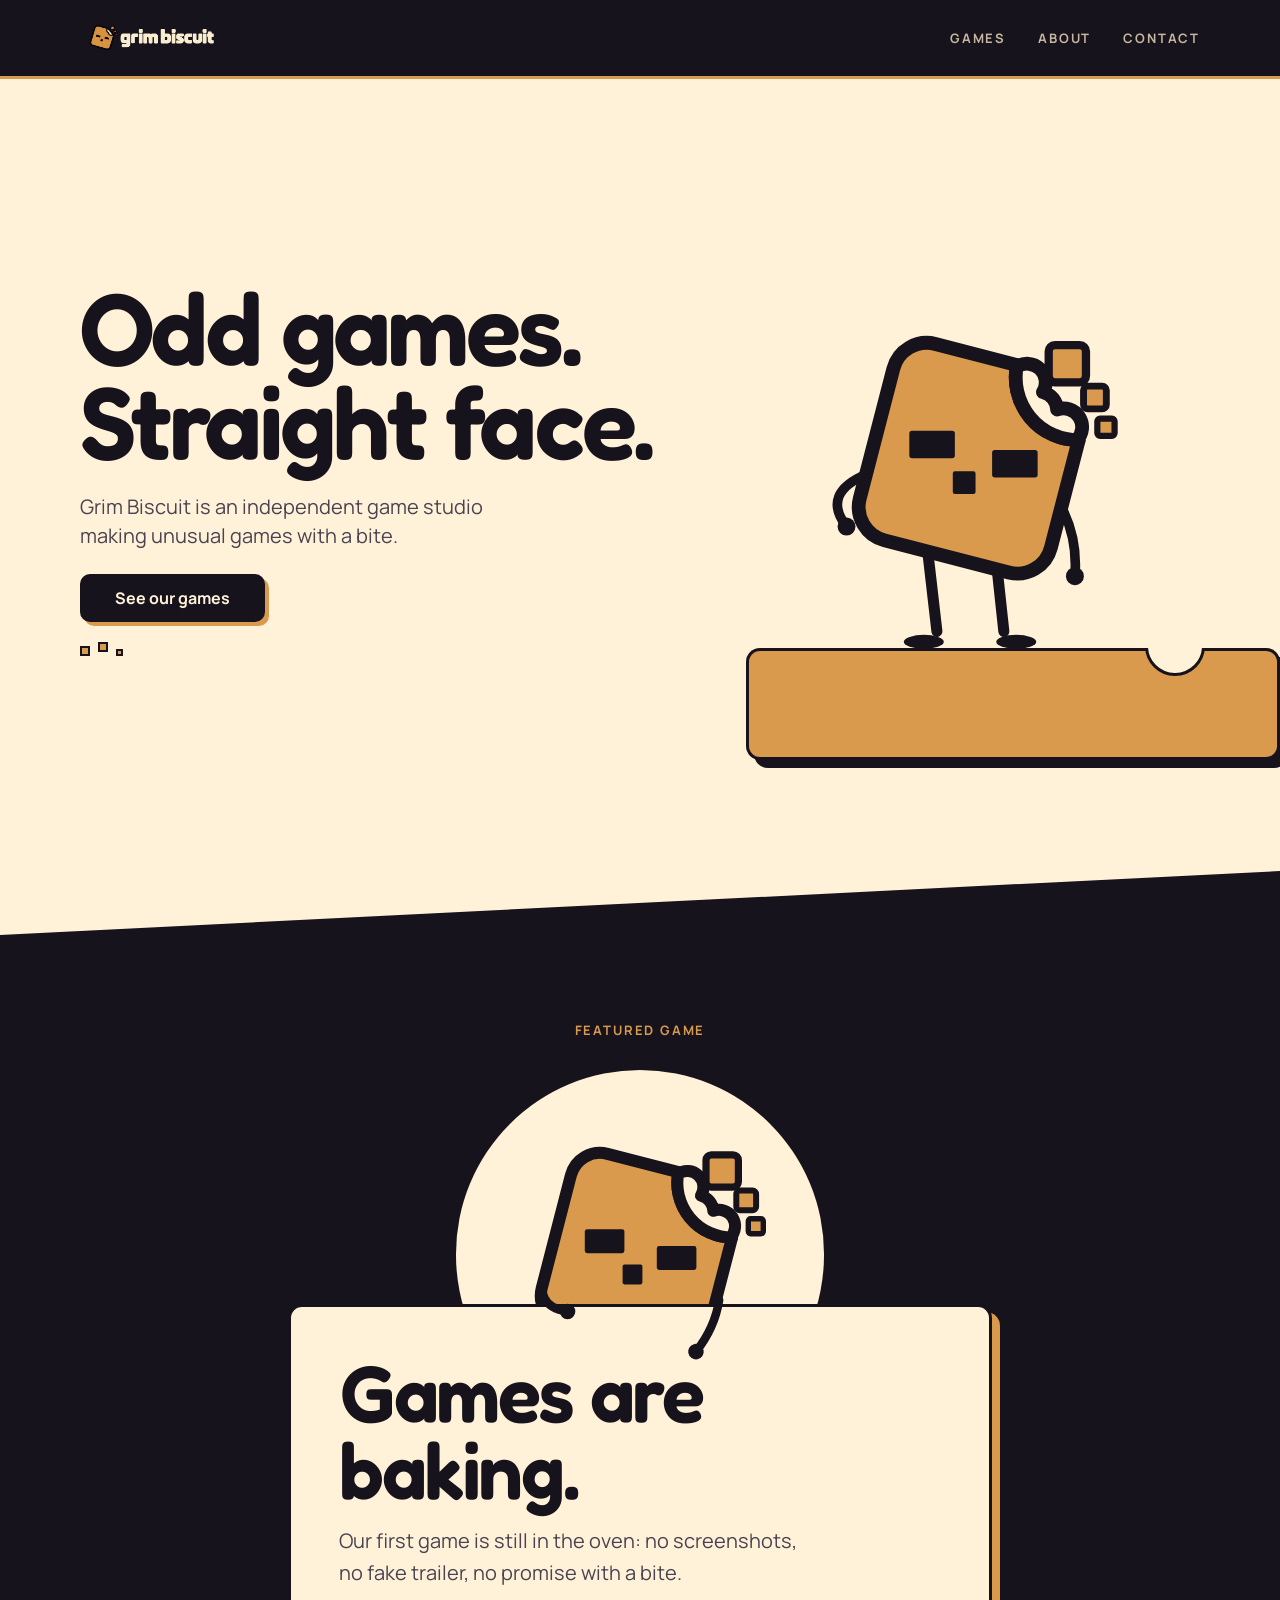
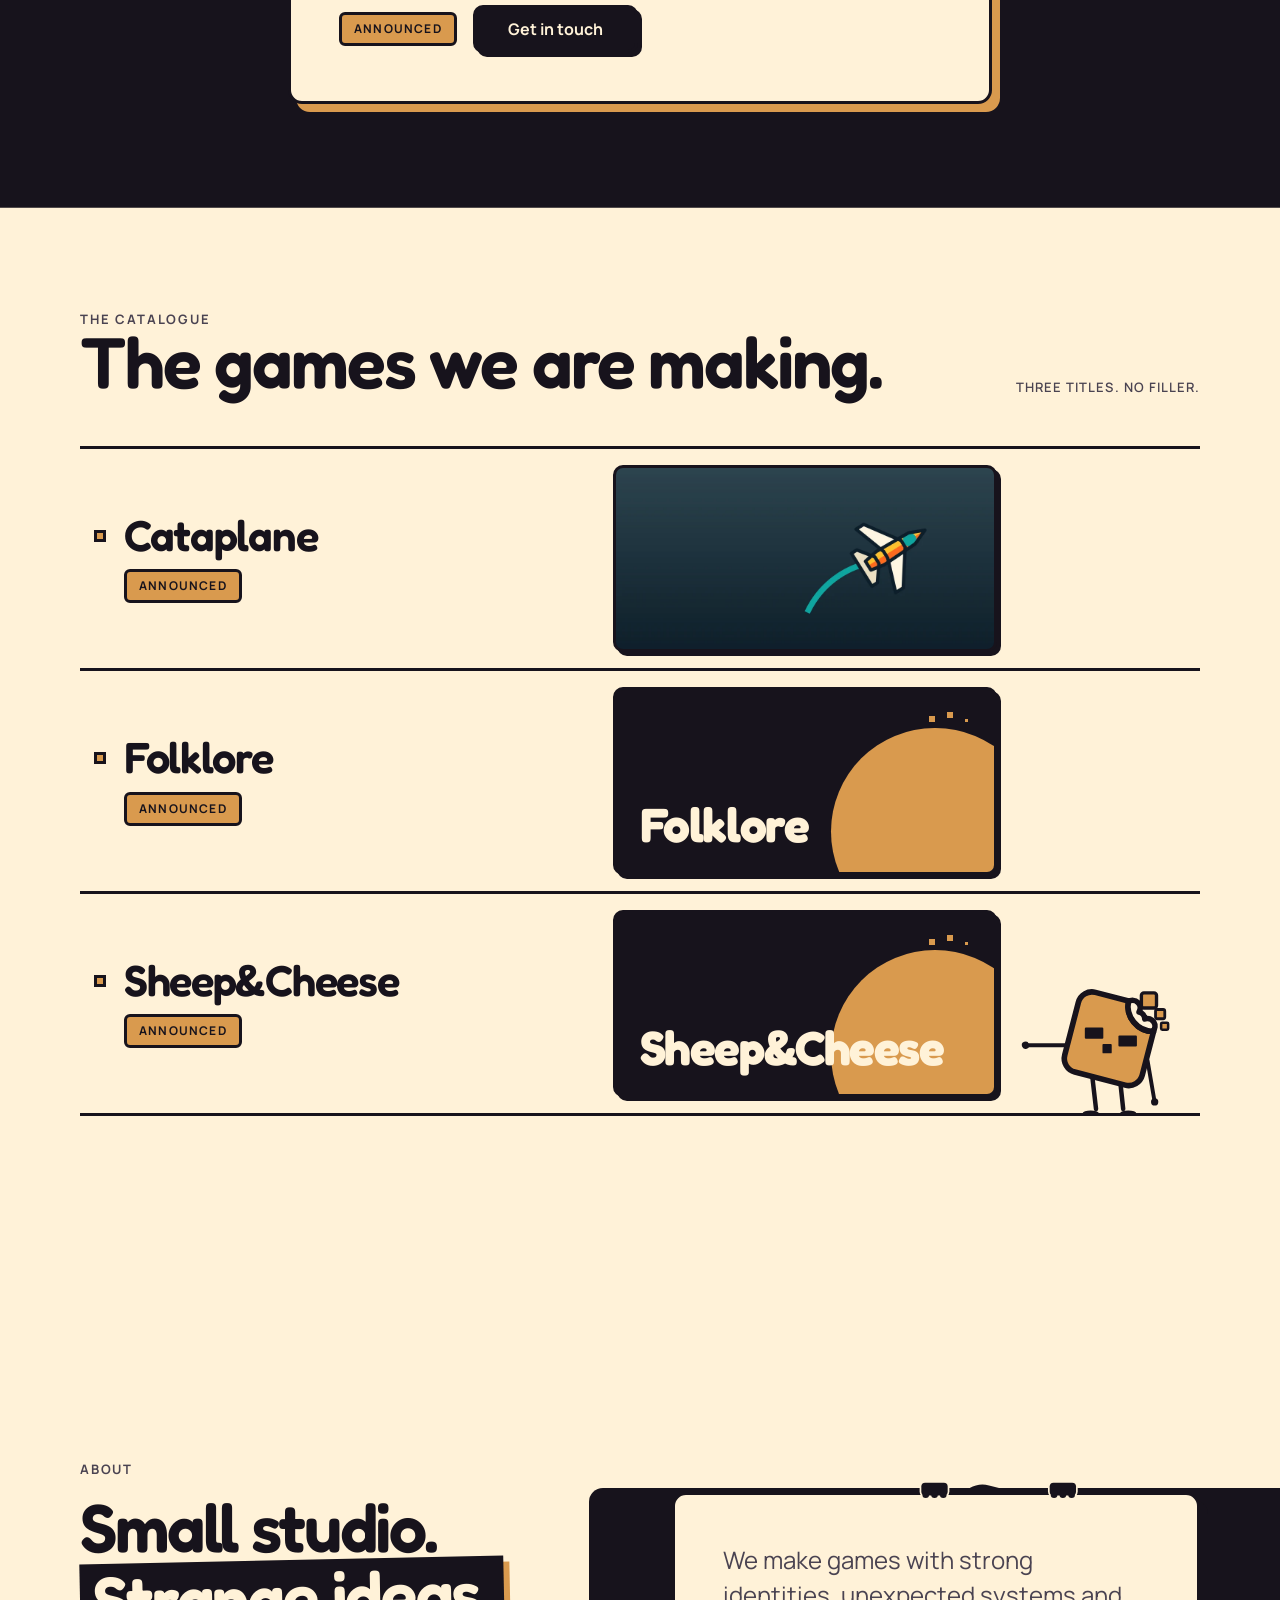
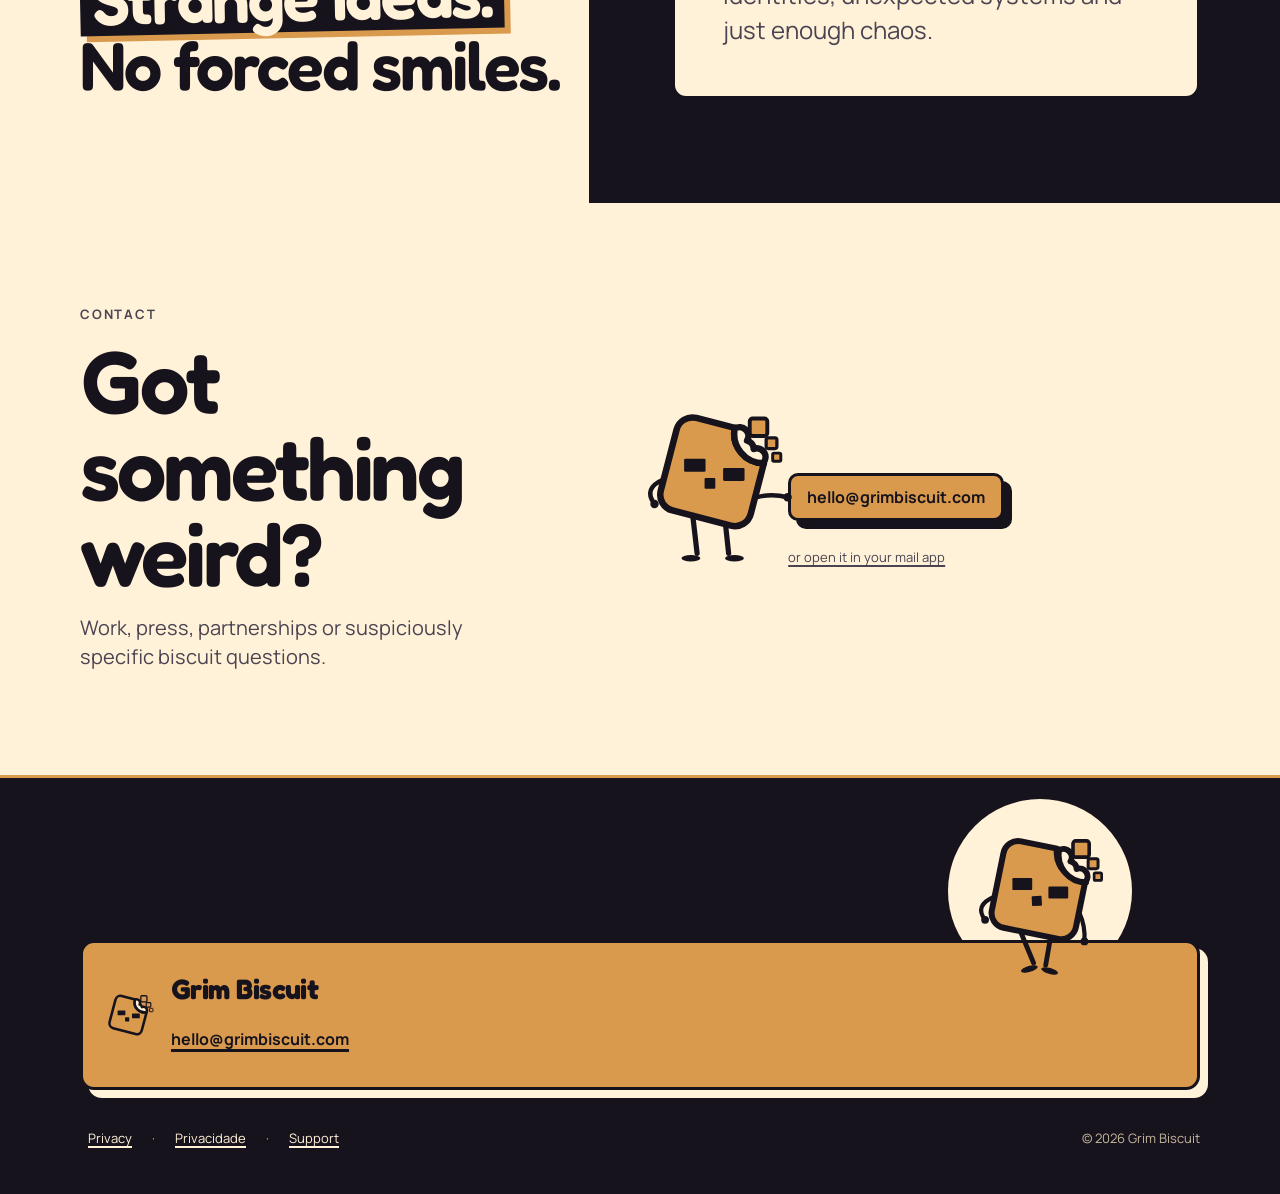
==== commit 3f9d67f6: "Publica site Grim Biscuit" ====
--- a/index.html
+++ b/index.html
@@ -1,2 +1,2 @@
-<!DOCTYPE html><html lang="en" class="display_fb883786-module__F76nvG__variable body_460a41cd-module__pSrDgW__variable"><head><meta charSet="utf-8"/><meta name="viewport" content="width=device-width, initial-scale=1"/><link rel="preload" href="/_next/static/media/Fredoka-s.p.3j9n-jqs50_oa.ttf" as="font" crossorigin="" type="font/ttf"/><link rel="preload" href="/_next/static/media/Manrope-s.p.0nrgw8_4xg_io.ttf" as="font" crossorigin="" type="font/ttf"/><link rel="preload" as="image" href="/brand/logo-wordmark.webp"/><link rel="stylesheet" href="/_next/static/chunks/3dsjnv6c_3pm8.css" data-precedence="next"/><link rel="stylesheet" href="/_next/static/chunks/3wn7ionl48ou2.css" data-precedence="next"/><link rel="preload" as="script" fetchPriority="low" href="/_next/static/chunks/3s6nzrbk-8mnv.js"/><script src="/_next/static/chunks/19mx3mg6lkumu.js" async=""></script><script src="/_next/static/chunks/3kmozkq6tgqnz.js" async=""></script><script src="/_next/static/chunks/344n2zhqbh4pn.js" async=""></script><script src="/_next/static/chunks/turbopack-0ol8c8yjy8j3w.js" async=""></script><script src="/_next/static/chunks/0h2qsuyze9ds1.js" async=""></script><script src="/_next/static/chunks/0tefsao1e5sy5.js" async=""></script><script src="/_next/static/chunks/1v02ctvc_kb3v.js" async=""></script><script src="/_next/static/chunks/1h_f3yjgb6d45.js" async=""></script><script src="/_next/static/chunks/447oa7s2bh_7b.js" async=""></script><title>Grim Biscuit — Odd games. Straight face.</title><meta name="description" content="Grim Biscuit is an independent game studio making unusual games with a bite."/><link rel="manifest" href="/site.webmanifest"/><link rel="canonical" href="https://grimbiscuit.com/"/><meta property="og:title" content="Grim Biscuit — Odd games. Straight face."/><meta property="og:description" content="Grim Biscuit is an independent game studio making unusual games with a bite."/><meta property="og:url" content="https://grimbiscuit.com/"/><meta property="og:site_name" content="Grim Biscuit"/><meta property="og:image" content="https://grimbiscuit.com/brand/og-cover.png"/><meta property="og:image:width" content="1200"/><meta property="og:image:height" content="630"/><meta property="og:image:alt" content="Grim Biscuit"/><meta property="og:type" content="website"/><meta name="twitter:card" content="summary_large_image"/><meta name="twitter:title" content="Grim Biscuit — Odd games. Straight face."/><meta name="twitter:description" content="Grim Biscuit is an independent game studio making unusual games with a bite."/><meta name="twitter:image" content="https://grimbiscuit.com/brand/og-cover.png"/><link rel="icon" href="/favicon.ico"/><link rel="icon" href="/icons/icon-32.png" type="image/png" sizes="32x32"/><link rel="icon" href="/icons/icon-192.png" type="image/png" sizes="192x192"/><link rel="apple-touch-icon" href="/apple-touch-icon.png" sizes="180x180" type="image/png"/><meta name="next-size-adjust" content=""/><script src="/_next/static/chunks/0cz1d0mv5g_q7.js" noModule=""></script></head><body><div hidden=""><!--$--><!--/$--></div><a class="skip-link" href="#main">Skip to content</a><header class="site-header"><div class="site-header__inner container"><a class="site-header__brand" aria-label="Grim Biscuit" href="/"><span class="brand-mark site-header__mark" data-brand-mark="true"><div class="GrimMascot-module__C0FOjG__wrap GrimMascot-module__C0FOjG__mark" data-mascot-state="idle"><svg viewBox="60 92 548 480" class="GrimMascot-module__C0FOjG__svg GrimMascot-module__C0FOjG__back" data-grim-mascot="true" data-mascot-part="back" role="presentation" aria-hidden="true"><g><g id="mascot-body"><g transform="translate(307 332) rotate(14.8)"><path d="M 26.2,-190 A 112 112 0 0 0 190,-84.8 L 190,132 A 58 58 0 0 1 132,190 L -132,190 A 58 58 0 0 1 -190,132 L -190,-132 A 58 58 0 0 1 -132,-190 Z" fill="#D99A4E" stroke="#17131C" stroke-width="29" stroke-linejoin="round"/></g><rect x="266" y="358" width="48" height="48" rx="5" fill="#17131C"/></g><g id="mascot-bite-filling"><g transform="translate(307 332) rotate(14.8)"><path d="M 26.2,-190 A 112 112 0 0 0 190,-84.8 A 112 112 0 0 1 188.3,-83.9 A 40 40 0 0 0 125.1,-126.2 A 40 40 0 0 0 90.8,-148.2 A 40 40 0 0 0 26.1,-188.1 A 112 112 0 0 1 26.2,-190 Z" fill="#FFF2D8" stroke="#17131C" stroke-width="29" stroke-linejoin="round"/></g></g><g id="mascot-eye-left"><g transform="translate(225 308)"><rect x="-44.5" y="-27" width="89" height="54" rx="5" fill="#17131C"/></g></g><g id="mascot-eye-right"><g transform="translate(390 343)"><rect x="-44.5" y="-27" width="89" height="54" rx="5" fill="#17131C"/></g></g><g id="mascot-crumb-1"><rect x="446" y="112" width="70" height="70" rx="12" fill="#D99A4E" stroke="#17131C" stroke-width="15"/></g><g id="mascot-crumb-2"><rect x="508" y="190" width="52" height="52" rx="9" fill="#D99A4E" stroke="#17131C" stroke-width="13"/></g><g id="mascot-crumb-3"><rect x="545" y="255" width="40" height="40" rx="7" fill="#D99A4E" stroke="#17131C" stroke-width="11"/></g></g></svg></div></span><img alt="Grim Biscuit" loading="eager" width="1086" height="362" decoding="async" data-nimg="1" class="site-header__wordmark" style="color:transparent" src="/brand/logo-wordmark.webp"/></a><nav class="site-nav site-nav--desktop" aria-label="Primary navigation"><a href="#games">Games</a><a href="#about">About</a><a href="#contact">Contact</a></nav><button class="menu-toggle" type="button" aria-expanded="false" aria-controls="mobile-navigation" aria-label="Open navigation menu"><span aria-hidden="true"></span><span aria-hidden="true"></span><span aria-hidden="true"></span></button><nav id="mobile-navigation" class="site-nav site-nav--mobile" aria-label="Mobile navigation" aria-hidden="true"><a tabindex="-1" href="#games">Games</a><a tabindex="-1" href="#about">About</a><a tabindex="-1" href="#contact">Contact</a><a class="btn btn-primary" tabindex="-1" href="#games">See our games</a><a class="site-nav__mail" href="mailto:hello@grimbiscuit.com" tabindex="-1">hello@grimbiscuit.com</a></nav></div></header><div class="scroll-progress" aria-hidden="true"><div class="scroll-progress__bar"></div></div><main id="main"><div class="route-transition"><!--$?--><template id="B:0"></template><div class="loading-screen" role="status" aria-label="Loading"><span class="brand-mark loading-screen__mark" data-brand-mark="true"><div class="GrimMascot-module__C0FOjG__wrap GrimMascot-module__C0FOjG__mark" data-mascot-state="loading"><svg viewBox="60 92 548 480" class="GrimMascot-module__C0FOjG__svg GrimMascot-module__C0FOjG__back" data-grim-mascot="true" data-mascot-part="back" role="presentation" aria-hidden="true"><g><g id="mascot-body"><g transform="translate(307 332) rotate(14.8)"><path d="M 26.2,-190 A 112 112 0 0 0 190,-84.8 L 190,132 A 58 58 0 0 1 132,190 L -132,190 A 58 58 0 0 1 -190,132 L -190,-132 A 58 58 0 0 1 -132,-190 Z" fill="#D99A4E" stroke="#17131C" stroke-width="29" stroke-linejoin="round"/></g><rect x="266" y="358" width="48" height="48" rx="5" fill="#17131C"/></g><g id="mascot-bite-filling"><g transform="translate(307 332) rotate(14.8)"><path d="M 26.2,-190 A 112 112 0 0 0 190,-84.8 A 112 112 0 0 1 188.3,-83.9 A 40 40 0 0 0 125.1,-126.2 A 40 40 0 0 0 90.8,-148.2 A 40 40 0 0 0 26.1,-188.1 A 112 112 0 0 1 26.2,-190 Z" fill="#FFF2D8" stroke="#17131C" stroke-width="29" stroke-linejoin="round"/></g></g><g id="mascot-eye-left"><g transform="translate(225 308)"><rect x="-44.5" y="-27" width="89" height="54" rx="5" fill="#17131C"/></g></g><g id="mascot-eye-right"><g transform="translate(390 343)"><rect x="-44.5" y="-27" width="89" height="54" rx="5" fill="#17131C"/></g></g><g id="mascot-crumb-1"><rect x="446" y="112" width="70" height="70" rx="12" fill="#D99A4E" stroke="#17131C" stroke-width="15"/></g><g id="mascot-crumb-2"><rect x="508" y="190" width="52" height="52" rx="9" fill="#D99A4E" stroke="#17131C" stroke-width="13"/></g><g id="mascot-crumb-3"><rect x="545" y="255" width="40" height="40" rx="7" fill="#D99A4E" stroke="#17131C" stroke-width="11"/></g></g></svg></div></span></div><!--/$--></div></main><footer class="site-footer" data-scene="sit"><div class="site-footer__inner container"><div class="sit" style="--m-body-bottom:0.6953125" data-sit="true" data-kicking="false"><span class="moon sit__moon" aria-hidden="true"></span><div class="sit__mascot" aria-hidden="true"><div class="GrimMascot-module__C0FOjG__wrap" data-mascot-state="idle"><svg viewBox="0 0 640 640" class="GrimMascot-module__C0FOjG__svg GrimMascot-module__C0FOjG__back" data-grim-mascot="true" data-mascot-part="back" role="presentation" aria-hidden="true"><g><g id="mascot-leg-left" transform="rotate(-16 255 405)"><path d="M 255,405 L 268,518" fill="none" stroke="#17131C" stroke-width="16" stroke-linecap="round"/><ellipse cx="249" cy="533" rx="29" ry="10" fill="#17131C"/></g><g id="mascot-leg-right" transform="rotate(16 355 425)"><path d="M 355,425 L 365,518" fill="none" stroke="#17131C" stroke-width="16" stroke-linecap="round"/><ellipse cx="383" cy="533" rx="29" ry="10" fill="#17131C"/></g><g id="mascot-arm-left"><path d="M 166,290 Q 100,318 137,366" fill="none" stroke="#17131C" stroke-width="14" stroke-linecap="round"/><circle cx="137" cy="366" r="13" fill="#17131C"/></g><g id="mascot-arm-right"><path d="M 452,345 Q 472,388 468,438" fill="none" stroke="#17131C" stroke-width="14" stroke-linecap="round"/><circle cx="468" cy="438" r="13" fill="#17131C"/></g><g id="mascot-body" transform="rotate(-3 319 267)"><g transform="translate(319 267) rotate(14.5)"><path d="M 29.1,-147 A 91 91 0 0 0 143,-64 L 143,97 A 50 50 0 0 1 93,147 L -93,147 A 50 50 0 0 1 -143,97 L -143,-97 A 50 50 0 0 1 -93,-147 Z" fill="#D99A4E" stroke="#17131C" stroke-width="20" stroke-linejoin="round"/></g><rect x="291" y="286" width="33" height="33" rx="3" fill="#17131C"/></g><g id="mascot-bite-filling"><g transform="translate(319 267) rotate(14.5)"><path d="M 29.1,-147 A 91 91 0 0 0 143,-64 A 91 91 0 0 1 140.2,-63.3 A 27 27 0 0 0 101.6,-99.2 A 27 27 0 0 0 75.4,-118.4 A 27 27 0 0 0 29.3,-144.2 A 91 91 0 0 1 29.1,-147 Z" fill="#FFF2D8" stroke="#17131C" stroke-width="20" stroke-linejoin="round"/></g></g><g id="mascot-eye-left"><g transform="translate(261 247)"><rect x="-33" y="-20" width="66" height="40" rx="4" fill="#17131C"/></g></g><g id="mascot-eye-right"><g transform="translate(381 275)"><rect x="-33" y="-20" width="66" height="40" rx="4" fill="#17131C"/></g></g><g id="mascot-crumb-1"><rect x="430" y="103" width="54" height="54" rx="9" fill="#D99A4E" stroke="#17131C" stroke-width="12"/></g><g id="mascot-crumb-2"><rect x="480.5" y="162.5" width="33" height="33" rx="6" fill="#D99A4E" stroke="#17131C" stroke-width="10"/></g><g id="mascot-crumb-3"><rect x="500.5" y="209.5" width="25" height="25" rx="4" fill="#D99A4E" stroke="#17131C" stroke-width="9"/></g></g></svg></div></div><div class="sit__panel" data-footer-panel="true"><a class="site-footer__mark" aria-label="Grim Biscuit" href="/"><span class="brand-mark" data-brand-mark="true"><div class="GrimMascot-module__C0FOjG__wrap GrimMascot-module__C0FOjG__mark" data-mascot-state="idle"><svg viewBox="60 92 548 480" class="GrimMascot-module__C0FOjG__svg GrimMascot-module__C0FOjG__back" data-grim-mascot="true" data-mascot-part="back" role="presentation" aria-hidden="true"><g><g id="mascot-body"><g transform="translate(307 332) rotate(14.8)"><path d="M 26.2,-190 A 112 112 0 0 0 190,-84.8 L 190,132 A 58 58 0 0 1 132,190 L -132,190 A 58 58 0 0 1 -190,132 L -190,-132 A 58 58 0 0 1 -132,-190 Z" fill="#D99A4E" stroke="#17131C" stroke-width="29" stroke-linejoin="round"/></g><rect x="266" y="358" width="48" height="48" rx="5" fill="#17131C"/></g><g id="mascot-bite-filling"><g transform="translate(307 332) rotate(14.8)"><path d="M 26.2,-190 A 112 112 0 0 0 190,-84.8 A 112 112 0 0 1 188.3,-83.9 A 40 40 0 0 0 125.1,-126.2 A 40 40 0 0 0 90.8,-148.2 A 40 40 0 0 0 26.1,-188.1 A 112 112 0 0 1 26.2,-190 Z" fill="#FFF2D8" stroke="#17131C" stroke-width="29" stroke-linejoin="round"/></g></g><g id="mascot-eye-left"><g transform="translate(225 308)"><rect x="-44.5" y="-27" width="89" height="54" rx="5" fill="#17131C"/></g></g><g id="mascot-eye-right"><g transform="translate(390 343)"><rect x="-44.5" y="-27" width="89" height="54" rx="5" fill="#17131C"/></g></g><g id="mascot-crumb-1"><rect x="446" y="112" width="70" height="70" rx="12" fill="#D99A4E" stroke="#17131C" stroke-width="15"/></g><g id="mascot-crumb-2"><rect x="508" y="190" width="52" height="52" rx="9" fill="#D99A4E" stroke="#17131C" stroke-width="13"/></g><g id="mascot-crumb-3"><rect x="545" y="255" width="40" height="40" rx="7" fill="#D99A4E" stroke="#17131C" stroke-width="11"/></g></g></svg></div></span></a><div class="site-footer__copy"><p class="site-footer__name">Grim Biscuit</p><a class="site-footer__mail" href="mailto:hello@grimbiscuit.com" data-footer-mail="true">hello@grimbiscuit.com</a></div></div></div><div class="site-footer__meta"><p class="site-footer__legal"><a href="/privacy/">Privacy</a><span aria-hidden="true">·</span><a href="/privacidade/">Privacidade</a><span aria-hidden="true">·</span><a href="/support/">Support</a></p><p class="site-footer__copyright">© <!-- -->2026<!-- --> <!-- -->Grim Biscuit</p></div></div></footer><noscript><style>[hidden]{display:block !important}</style></noscript><script type="application/ld+json">{"@context":"https://schema.org","@type":"Organization","name":"Grim Biscuit","url":"https://grimbiscuit.com","logo":"https://grimbiscuit.com/brand/logo-mark.webp","email":"hello@grimbiscuit.com"}</script><script>requestAnimationFrame(function(){$RT=performance.now()});</script><script src="/_next/static/chunks/3s6nzrbk-8mnv.js" id="_R_" async=""></script><div hidden id="S:0"><section class="hero" aria-labelledby="hero-title" data-scene="stage"><div class="hero__inner container"><div class="hero__copy"><div class="reveal" data-reveal="true" style="--reveal-delay:0ms"><h1 id="hero-title"><span>Odd games.</span> <span>Straight face.</span></h1></div><div class="reveal" data-reveal="true" style="--reveal-delay:70ms"><p class="hero__lede lede">Grim Biscuit is an independent game studio making unusual games with a bite.</p></div><div class="reveal hero__cta-reveal" data-reveal="true" style="--reveal-delay:140ms"><div class="magnetic hero__cta-wrap"><a class="btn btn-primary btn--block" href="#games" data-biscuit-cta="true">See our games</a></div></div><div class="reveal hero__motif" data-reveal="true" style="--reveal-delay:210ms"><span class="crumbs" aria-hidden="true"><span></span><span></span><span></span></span></div></div><div class="hero__stage" style="--m-ground:0.8484375" data-stage="true" data-pressed="false"><div class="hero__mascot"><div class="GrimMascot-module__C0FOjG__wrap" data-mascot-state="idle"><svg viewBox="0 0 640 640" class="GrimMascot-module__C0FOjG__svg GrimMascot-module__C0FOjG__back" data-grim-mascot="true" data-mascot-part="back" role="presentation" aria-hidden="true"><g><g id="mascot-leg-left"><path d="M 255,405 L 268,518" fill="none" stroke="#17131C" stroke-width="16" stroke-linecap="round"/><ellipse cx="249" cy="533" rx="29" ry="10" fill="#17131C"/></g><g id="mascot-leg-right"><path d="M 355,425 L 365,518" fill="none" stroke="#17131C" stroke-width="16" stroke-linecap="round"/><ellipse cx="383" cy="533" rx="29" ry="10" fill="#17131C"/></g><g id="mascot-arm-left"><path d="M 166,290 Q 100,318 137,366" fill="none" stroke="#17131C" stroke-width="14" stroke-linecap="round"/><circle cx="137" cy="366" r="13" fill="#17131C"/></g><g id="mascot-arm-right"><path d="M 452,345 Q 472,388 468,438" fill="none" stroke="#17131C" stroke-width="14" stroke-linecap="round"/><circle cx="468" cy="438" r="13" fill="#17131C"/></g><g id="mascot-body"><g transform="translate(319 267) rotate(14.5)"><path d="M 29.1,-147 A 91 91 0 0 0 143,-64 L 143,97 A 50 50 0 0 1 93,147 L -93,147 A 50 50 0 0 1 -143,97 L -143,-97 A 50 50 0 0 1 -93,-147 Z" fill="#D99A4E" stroke="#17131C" stroke-width="20" stroke-linejoin="round"/></g><rect x="291" y="286" width="33" height="33" rx="3" fill="#17131C"/></g><g id="mascot-bite-filling"><g transform="translate(319 267) rotate(14.5)"><path d="M 29.1,-147 A 91 91 0 0 0 143,-64 A 91 91 0 0 1 140.2,-63.3 A 27 27 0 0 0 101.6,-99.2 A 27 27 0 0 0 75.4,-118.4 A 27 27 0 0 0 29.3,-144.2 A 91 91 0 0 1 29.1,-147 Z" fill="#FFF2D8" stroke="#17131C" stroke-width="20" stroke-linejoin="round"/></g></g><g id="mascot-eye-left"><g transform="translate(261 247)"><rect x="-33" y="-20" width="66" height="40" rx="4" fill="#17131C"/></g></g><g id="mascot-eye-right"><g transform="translate(381 275)"><rect x="-33" y="-20" width="66" height="40" rx="4" fill="#17131C"/></g></g><g id="mascot-crumb-1"><rect x="430" y="103" width="54" height="54" rx="9" fill="#D99A4E" stroke="#17131C" stroke-width="12"/></g><g id="mascot-crumb-2"><rect x="480.5" y="162.5" width="33" height="33" rx="6" fill="#D99A4E" stroke="#17131C" stroke-width="10"/></g><g id="mascot-crumb-3"><rect x="500.5" y="209.5" width="25" height="25" rx="4" fill="#D99A4E" stroke="#17131C" stroke-width="9"/></g></g></svg></div></div><div class="hero__slab" aria-hidden="true"><span class="hero__slab-bite"></span></div></div></div></section><section id="games" class="section charcoal-block featured featured--empty" aria-labelledby="featured-title" data-scene="hug"><div class="container featured-empty__inner"><p class="eyebrow featured-empty__eyebrow">Featured game</p><div class="reveal featured-empty__panel" data-reveal="true" style="--reveal-delay:0ms"><div class="hug" style="--m-ledge:0.55" data-hug="true" data-squeezed="false"><span class="moon hug__moon" aria-hidden="true"></span><div class="hug__mascot" aria-hidden="true"><div class="GrimMascot-module__C0FOjG__wrap" data-mascot-state="idle"><svg viewBox="0 0 640 640" class="GrimMascot-module__C0FOjG__svg GrimMascot-module__C0FOjG__back" data-grim-mascot="true" data-mascot-part="back" role="presentation" aria-hidden="true"><g><g id="mascot-leg-left"><path d="M 255,405 L 268,518" fill="none" stroke="#17131C" stroke-width="16" stroke-linecap="round"/><ellipse cx="249" cy="533" rx="29" ry="10" fill="#17131C"/></g><g id="mascot-leg-right"><path d="M 355,425 L 365,518" fill="none" stroke="#17131C" stroke-width="16" stroke-linecap="round"/><ellipse cx="383" cy="533" rx="29" ry="10" fill="#17131C"/></g><g id="mascot-body"><g transform="translate(319 267) rotate(14.5)"><path d="M 29.1,-147 A 91 91 0 0 0 143,-64 L 143,97 A 50 50 0 0 1 93,147 L -93,147 A 50 50 0 0 1 -143,97 L -143,-97 A 50 50 0 0 1 -93,-147 Z" fill="#D99A4E" stroke="#17131C" stroke-width="20" stroke-linejoin="round"/></g><rect x="291" y="286" width="33" height="33" rx="3" fill="#17131C"/></g><g id="mascot-bite-filling"><g transform="translate(319 267) rotate(14.5)"><path d="M 29.1,-147 A 91 91 0 0 0 143,-64 A 91 91 0 0 1 140.2,-63.3 A 27 27 0 0 0 101.6,-99.2 A 27 27 0 0 0 75.4,-118.4 A 27 27 0 0 0 29.3,-144.2 A 91 91 0 0 1 29.1,-147 Z" fill="#FFF2D8" stroke="#17131C" stroke-width="20" stroke-linejoin="round"/></g></g><g id="mascot-eye-left"><g transform="translate(261 247)"><rect x="-33" y="-20" width="66" height="40" rx="4" fill="#17131C"/></g></g><g id="mascot-eye-right"><g transform="translate(381 275)"><rect x="-33" y="-20" width="66" height="40" rx="4" fill="#17131C"/></g></g><g id="mascot-crumb-1"><rect x="430" y="103" width="54" height="54" rx="9" fill="#D99A4E" stroke="#17131C" stroke-width="12"/></g><g id="mascot-crumb-2"><rect x="480.5" y="162.5" width="33" height="33" rx="6" fill="#D99A4E" stroke="#17131C" stroke-width="10"/></g><g id="mascot-crumb-3"><rect x="500.5" y="209.5" width="25" height="25" rx="4" fill="#D99A4E" stroke="#17131C" stroke-width="9"/></g></g></svg><svg viewBox="0 0 640 640" class="GrimMascot-module__C0FOjG__svg GrimMascot-module__C0FOjG__front" data-grim-mascot="true" data-mascot-part="front" role="presentation" aria-hidden="true"><g><g id="mascot-arm-left" transform="rotate(-45 166 290)"><path d="M 166,290 Q 100,318 137,366" fill="none" stroke="#17131C" stroke-width="14" stroke-linecap="round"/><circle cx="137" cy="366" r="13" fill="#17131C"/></g><g id="mascot-arm-right" transform="rotate(34 452 345)"><path d="M 452,345 Q 472,388 468,438" fill="none" stroke="#17131C" stroke-width="14" stroke-linecap="round"/><circle cx="468" cy="438" r="13" fill="#17131C"/></g></g></svg></div></div><div class="hug__panel"><h2 id="featured-title">Games are baking.</h2><p class="featured-empty__copy">Our first game is still in the oven: no screenshots, no fake trailer, no promise with a bite.</p><div class="featured-empty__actions"><span class="badge">Announced</span><a class="btn btn-primary" href="#contact">Get in touch</a></div></div></div></div></div></section><section class="section games-section games-section--planned" aria-labelledby="planned-games-title" data-scene="push"><div class="container"><div class="reveal" data-reveal="true" style="--reveal-delay:0ms"><div class="section-heading"><div><p class="eyebrow">The catalogue</p><h2 id="planned-games-title">The games we are making.</h2></div><p class="section-heading__note">Three titles. No filler.</p></div></div><div class="push" style="--m-ground:0.8484375" data-push="true"><ol class="planned-games-list"><li class="planned-game" data-planned-game="cataplane" data-pushed="false"><div class="planned-game__inner" tabindex="0"><div class="planned-game__head"><span class="planned-game__index" aria-hidden="true"><span class="planned-game__bullet"></span></span><h3>Cataplane</h3><span class="tag planned-game__status">Announced</span></div><div class="planned-game__art" data-art="cover"><img alt="Cataplane key art" loading="lazy" decoding="async" data-nimg="fill" class="planned-game__cover" style="position:absolute;height:100%;width:100%;left:0;top:0;right:0;bottom:0;color:transparent" src="/games/cataplane/feature.webp"/></div></div></li><li class="planned-game" data-planned-game="folklore" data-pushed="false"><div class="planned-game__inner" tabindex="0"><div class="planned-game__head"><span class="planned-game__index" aria-hidden="true"><span class="planned-game__bullet"></span></span><h3>Folklore</h3><span class="tag planned-game__status">Announced</span></div><div class="planned-game__art" data-art="poster"><div class="poster" aria-hidden="true"><span class="poster__title">Folklore</span><span class="crumbs poster__crumbs"><span></span><span></span><span></span></span></div></div></div></li><li class="planned-game" data-planned-game="sheep-and-cheese" data-pushed="false"><div class="planned-game__inner" tabindex="0"><div class="planned-game__head"><span class="planned-game__index" aria-hidden="true"><span class="planned-game__bullet"></span></span><h3>Sheep<wbr/>&amp;Cheese</h3><span class="tag planned-game__status">Announced</span></div><div class="planned-game__art" data-art="poster"><div class="poster" aria-hidden="true"><span class="poster__title">Sheep&amp;Cheese</span><span class="crumbs poster__crumbs"><span></span><span></span><span></span></span></div></div></div></li></ol><div class="push__mascot" aria-hidden="true"><div class="GrimMascot-module__C0FOjG__wrap" data-mascot-state="idle"><svg viewBox="0 0 640 640" class="GrimMascot-module__C0FOjG__svg GrimMascot-module__C0FOjG__back" data-grim-mascot="true" data-mascot-part="back" role="presentation" aria-hidden="true"><g><g id="mascot-leg-left"><path d="M 255,405 L 268,518" fill="none" stroke="#17131C" stroke-width="16" stroke-linecap="round"/><ellipse cx="249" cy="533" rx="29" ry="10" fill="#17131C"/></g><g id="mascot-leg-right"><path d="M 355,425 L 365,518" fill="none" stroke="#17131C" stroke-width="16" stroke-linecap="round"/><ellipse cx="383" cy="533" rx="29" ry="10" fill="#17131C"/></g><g id="mascot-body"><g transform="translate(319 267) rotate(14.5)"><path d="M 29.1,-147 A 91 91 0 0 0 143,-64 L 143,97 A 50 50 0 0 1 93,147 L -93,147 A 50 50 0 0 1 -143,97 L -143,-97 A 50 50 0 0 1 -93,-147 Z" fill="#D99A4E" stroke="#17131C" stroke-width="20" stroke-linejoin="round"/></g><rect x="291" y="286" width="33" height="33" rx="3" fill="#17131C"/></g><g id="mascot-bite-filling"><g transform="translate(319 267) rotate(14.5)"><path d="M 29.1,-147 A 91 91 0 0 0 143,-64 A 91 91 0 0 1 140.2,-63.3 A 27 27 0 0 0 101.6,-99.2 A 27 27 0 0 0 75.4,-118.4 A 27 27 0 0 0 29.3,-144.2 A 91 91 0 0 1 29.1,-147 Z" fill="#FFF2D8" stroke="#17131C" stroke-width="20" stroke-linejoin="round"/></g></g><g id="mascot-eye-left"><g transform="translate(261 247)"><rect x="-33" y="-20" width="66" height="40" rx="4" fill="#17131C"/></g></g><g id="mascot-eye-right"><g transform="translate(381 275)"><rect x="-33" y="-20" width="66" height="40" rx="4" fill="#17131C"/></g></g><g id="mascot-crumb-1"><rect x="430" y="103" width="54" height="54" rx="9" fill="#D99A4E" stroke="#17131C" stroke-width="12"/></g><g id="mascot-crumb-2"><rect x="480.5" y="162.5" width="33" height="33" rx="6" fill="#D99A4E" stroke="#17131C" stroke-width="10"/></g><g id="mascot-crumb-3"><rect x="500.5" y="209.5" width="25" height="25" rx="4" fill="#D99A4E" stroke="#17131C" stroke-width="9"/></g></g></svg><svg viewBox="0 0 640 640" class="GrimMascot-module__C0FOjG__svg GrimMascot-module__C0FOjG__front" data-grim-mascot="true" data-mascot-part="front" role="presentation" aria-hidden="true"><g><g id="mascot-arm-left"><path d="M 166,290 L 112.5,430.1" fill="none" stroke="#17131C" stroke-width="14" stroke-linecap="round"/><circle cx="112.5" cy="430.1" r="13" fill="#17131C"/></g><g id="mascot-arm-right"><path d="M 452,345 L 477.4,492.8" fill="none" stroke="#17131C" stroke-width="14" stroke-linecap="round"/><circle cx="477.4" cy="492.8" r="13" fill="#17131C"/></g></g></svg></div></div></div></div></section><section id="about" class="section about" aria-labelledby="about-title" data-scene="hang"><div class="container about__inner"><div class="reveal about__head" data-reveal="true" style="--reveal-delay:0ms"><p class="eyebrow">About</p><h2 id="about-title" class="about__title"><span>Small studio.</span> <span class="about__hl">Strange ideas.</span> <span>No forced smiles.</span></h2></div><div class="hang" style="--m-ledge:0.5578125" data-hang="true" data-ducked="false"><div class="hang__mascot" aria-hidden="true"><div class="GrimMascot-module__C0FOjG__wrap" data-mascot-state="peek"><svg viewBox="0 0 640 640" class="GrimMascot-module__C0FOjG__svg GrimMascot-module__C0FOjG__back" data-grim-mascot="true" data-mascot-part="back" role="presentation" aria-hidden="true"><g transform="translate(0 288)"><g id="mascot-leg-left"><path d="M 255,405 L 268,518" fill="none" stroke="#17131C" stroke-width="16" stroke-linecap="round"/><ellipse cx="249" cy="533" rx="29" ry="10" fill="#17131C"/></g><g id="mascot-leg-right"><path d="M 355,425 L 365,518" fill="none" stroke="#17131C" stroke-width="16" stroke-linecap="round"/><ellipse cx="383" cy="533" rx="29" ry="10" fill="#17131C"/></g><g id="mascot-body"><g transform="translate(319 267) rotate(14.5)"><path d="M 29.1,-147 A 91 91 0 0 0 143,-64 L 143,97 A 50 50 0 0 1 93,147 L -93,147 A 50 50 0 0 1 -143,97 L -143,-97 A 50 50 0 0 1 -93,-147 Z" fill="#D99A4E" stroke="#17131C" stroke-width="20" stroke-linejoin="round"/></g><rect x="291" y="286" width="33" height="33" rx="3" fill="#17131C"/></g><g id="mascot-bite-filling"><g transform="translate(319 267) rotate(14.5)"><path d="M 29.1,-147 A 91 91 0 0 0 143,-64 A 91 91 0 0 1 140.2,-63.3 A 27 27 0 0 0 101.6,-99.2 A 27 27 0 0 0 75.4,-118.4 A 27 27 0 0 0 29.3,-144.2 A 91 91 0 0 1 29.1,-147 Z" fill="#FFF2D8" stroke="#17131C" stroke-width="20" stroke-linejoin="round"/></g></g><g id="mascot-eye-left"><g transform="translate(261 247)"><rect x="-33" y="-20" width="66" height="40" rx="4" fill="#17131C"/></g></g><g id="mascot-eye-right"><g transform="translate(381 275)"><rect x="-33" y="-20" width="66" height="40" rx="4" fill="#17131C"/></g></g><g id="mascot-crumb-1"><rect x="430" y="103" width="54" height="54" rx="9" fill="#D99A4E" stroke="#17131C" stroke-width="12"/></g><g id="mascot-crumb-2"><rect x="480.5" y="162.5" width="33" height="33" rx="6" fill="#D99A4E" stroke="#17131C" stroke-width="10"/></g><g id="mascot-crumb-3"><rect x="500.5" y="209.5" width="25" height="25" rx="4" fill="#D99A4E" stroke="#17131C" stroke-width="9"/></g></g></svg><svg viewBox="0 0 640 640" class="GrimMascot-module__C0FOjG__svg GrimMascot-module__C0FOjG__front" data-grim-mascot="true" data-mascot-part="front" role="presentation" aria-hidden="true"><g transform="translate(0 38.4)"><g id="mascot-hand-left" transform="translate(140 350)"><rect x="-35" y="-19" width="70" height="38" rx="13" fill="#FFF2D8"/><rect x="-32.5" y="3" width="23.7" height="22" rx="11.8" fill="#FFF2D8"/><rect x="-11.8" y="3" width="23.7" height="22" rx="11.8" fill="#FFF2D8"/><rect x="8.8" y="3" width="23.7" height="22" rx="11.8" fill="#FFF2D8"/><rect x="-31" y="-15" width="62" height="30" rx="9" fill="#17131C"/><rect x="-28.5" y="3" width="15.7" height="18" rx="7.8" fill="#17131C"/><rect x="-7.8" y="3" width="15.7" height="18" rx="7.8" fill="#17131C"/><rect x="12.8" y="3" width="15.7" height="18" rx="7.8" fill="#17131C"/></g><g id="mascot-hand-right" transform="translate(442 350)"><rect x="-35" y="-19" width="70" height="38" rx="13" fill="#FFF2D8"/><rect x="-32.5" y="3" width="23.7" height="22" rx="11.8" fill="#FFF2D8"/><rect x="-11.8" y="3" width="23.7" height="22" rx="11.8" fill="#FFF2D8"/><rect x="8.8" y="3" width="23.7" height="22" rx="11.8" fill="#FFF2D8"/><rect x="-31" y="-15" width="62" height="30" rx="9" fill="#17131C"/><rect x="-28.5" y="3" width="15.7" height="18" rx="7.8" fill="#17131C"/><rect x="-7.8" y="3" width="15.7" height="18" rx="7.8" fill="#17131C"/><rect x="12.8" y="3" width="15.7" height="18" rx="7.8" fill="#17131C"/></g></g></svg></div></div><div class="hang__card"><p class="lede about__lede">We make games with strong identities, unexpected systems and just enough chaos.</p></div></div></div></section><section id="contact" class="section contact" aria-labelledby="contact-title" data-scene="hold"><div class="container contact__inner"><div class="reveal contact__copy" data-reveal="true" style="--reveal-delay:0ms"><p class="eyebrow">Contact</p><h2 id="contact-title">Got something weird?</h2><p class="lede">Work, press, partnerships or suspiciously specific biscuit questions.</p></div><div class="hold" style="--m-hand:0.5390625;--m-hand-x:0.8740098555417323;--m-ground:0.8484375" data-hold="true" data-tugged="false"><div class="hold__mascot" aria-hidden="true"><div class="GrimMascot-module__C0FOjG__wrap" data-mascot-state="idle"><svg viewBox="0 0 640 640" class="GrimMascot-module__C0FOjG__svg GrimMascot-module__C0FOjG__back" data-grim-mascot="true" data-mascot-part="back" role="presentation" aria-hidden="true"><g><g id="mascot-leg-left"><path d="M 255,405 L 268,518" fill="none" stroke="#17131C" stroke-width="16" stroke-linecap="round"/><ellipse cx="249" cy="533" rx="29" ry="10" fill="#17131C"/></g><g id="mascot-leg-right"><path d="M 355,425 L 365,518" fill="none" stroke="#17131C" stroke-width="16" stroke-linecap="round"/><ellipse cx="383" cy="533" rx="29" ry="10" fill="#17131C"/></g><g id="mascot-arm-left"><path d="M 166,290 Q 100,318 137,366" fill="none" stroke="#17131C" stroke-width="14" stroke-linecap="round"/><circle cx="137" cy="366" r="13" fill="#17131C"/></g><g id="mascot-arm-right"><path d="M 452,345 Q 472,388 468,438" fill="none" stroke="#17131C" stroke-width="14" stroke-linecap="round"/><circle cx="468" cy="438" r="13" fill="#17131C"/></g><g id="mascot-body"><g transform="translate(319 267) rotate(14.5)"><path d="M 29.1,-147 A 91 91 0 0 0 143,-64 L 143,97 A 50 50 0 0 1 93,147 L -93,147 A 50 50 0 0 1 -143,97 L -143,-97 A 50 50 0 0 1 -93,-147 Z" fill="#D99A4E" stroke="#17131C" stroke-width="20" stroke-linejoin="round"/></g><rect x="291" y="286" width="33" height="33" rx="3" fill="#17131C"/></g><g id="mascot-bite-filling"><g transform="translate(319 267) rotate(14.5)"><path d="M 29.1,-147 A 91 91 0 0 0 143,-64 A 91 91 0 0 1 140.2,-63.3 A 27 27 0 0 0 101.6,-99.2 A 27 27 0 0 0 75.4,-118.4 A 27 27 0 0 0 29.3,-144.2 A 91 91 0 0 1 29.1,-147 Z" fill="#FFF2D8" stroke="#17131C" stroke-width="20" stroke-linejoin="round"/></g></g><g id="mascot-eye-left"><g transform="translate(261 247)"><rect x="-33" y="-20" width="66" height="40" rx="4" fill="#17131C"/></g></g><g id="mascot-eye-right"><g transform="translate(381 275)"><rect x="-33" y="-20" width="66" height="40" rx="4" fill="#17131C"/></g></g><g id="mascot-crumb-1"><rect x="430" y="103" width="54" height="54" rx="9" fill="#D99A4E" stroke="#17131C" stroke-width="12"/></g><g id="mascot-crumb-2"><rect x="480.5" y="162.5" width="33" height="33" rx="6" fill="#D99A4E" stroke="#17131C" stroke-width="10"/></g><g id="mascot-crumb-3"><rect x="500.5" y="209.5" width="25" height="25" rx="4" fill="#D99A4E" stroke="#17131C" stroke-width="9"/></g></g></svg></div></div><div class="hold__button"><button type="button" class="btn btn-accent btn--block" data-biscuit-cta="true" data-contact-cta="true">hello@grimbiscuit.com</button><span class="visually-hidden" role="status" aria-live="polite"></span><a class="contact__mailto" href="mailto:hello@grimbiscuit.com">or open it in your mail app</a></div></div></div></section><!--$--><!--/$--></div><script>$RB=[];$RV=function(a){$RT=performance.now();for(var b=0;b<a.length;b+=2){var c=a[b],e=a[b+1];null!==e.parentNode&&e.parentNode.removeChild(e);var f=c.parentNode;if(f){var g=c.previousSibling,h=0;do{if(c&&8===c.nodeType){var d=c.data;if("/$"===d||"/&"===d)if(0===h)break;else h--;else"$"!==d&&"$?"!==d&&"$~"!==d&&"$!"!==d&&"&"!==d||h++}d=c.nextSibling;f.removeChild(c);c=d}while(c);for(;e.firstChild;)f.insertBefore(e.firstChild,c);g.data="$";g._reactRetry&&requestAnimationFrame(g._reactRetry)}}a.length=0};
-$RC=function(a,b){if(b=document.getElementById(b))(a=document.getElementById(a))?(a.previousSibling.data="$~",$RB.push(a,b),2===$RB.length&&("number"!==typeof $RT?requestAnimationFrame($RV.bind(null,$RB)):(a=performance.now(),setTimeout($RV.bind(null,$RB),2300>a&&2E3<a?2300-a:$RT+300-a)))):b.parentNode.removeChild(b)};$RC("B:0","S:0")</script><script>(self.__next_f=self.__next_f||[]).push([0])</script><script>self.__next_f.push([1,"1:I[39756,[\"/_next/static/chunks/0h2qsuyze9ds1.js\",\"/_next/static/chunks/0tefsao1e5sy5.js\",\"/_next/static/chunks/1v02ctvc_kb3v.js\"],\"LoadingBoundaryProvider\"]\n2:I[46508,[\"/_next/static/chunks/0h2qsuyze9ds1.js\",\"/_next/static/chunks/0tefsao1e5sy5.js\",\"/_next/static/chunks/1v02ctvc_kb3v.js\"],\"BrandMark\"]\n3:\"$Sreact.fragment\"\n4:I[36852,[\"/_next/static/chunks/0h2qsuyze9ds1.js\",\"/_next/static/chunks/0tefsao1e5sy5.js\",\"/_next/static/chunks/1v02ctvc_kb3v.js\"],\"SiteHeader\"]\n5:I[46083,[\"/_next/static/chunks/0h2qsuyze9ds1.js\",\"/_next/static/chunks/0tefsao1e5sy5.js\",\"/_next/static/chunks/1v02ctvc_kb3v.js\"],\"ScrollProgress\"]\n6:I[76902,[\"/_next/static/chunks/0h2qsuyze9ds1.js\",\"/_next/static/chunks/0tefsao1e5sy5.js\",\"/_next/static/chunks/1v02ctvc_kb3v.js\"],\"RouteTransition\"]\n7:I[39756,[\"/_next/static/chunks/0h2qsuyze9ds1.js\",\"/_next/static/chunks/0tefsao1e5sy5.js\",\"/_next/static/chunks/1v02ctvc_kb3v.js\"],\"default\"]\n8:I[37457,[\"/_next/static/chunks/0h2qsuyze9ds1.js\",\"/_next/static/chunks/0tefsao1e5sy5.js\",\"/_next/static/chunks/1v02ctvc_kb3v.js\"],\"default\"]\n9:I[29800,[\"/_next/static/chunks/0h2qsuyze9ds1.js\",\"/_next/static/chunks/0tefsao1e5sy5.js\",\"/_next/static/chunks/1v02ctvc_kb3v.js\",\"/_next/static/chunks/1h_f3yjgb6d45.js\"],\"NotFoundScene\"]\na:I[8745,[\"/_next/static/chunks/0h2qsuyze9ds1.js\",\"/_next/static/chunks/0tefsao1e5sy5.js\",\"/_next/static/chunks/1v02ctvc_kb3v.js\"],\"SiteFooter\"]\nc:I[32177,[\"/_next/static/chunks/0h2qsuyze9ds1.js\",\"/_next/static/chunks/0tefsao1e5sy5.js\",\"/_next/static/chunks/1v02ctvc_kb3v.js\",\"/_next/static/chunks/447oa7s2bh_7b.js\"],\"Hero\"]\nd:I[96199,[\"/_next/static/chunks/0h2qsuyze9ds1.js\",\"/_next/static/chunks/0tefsao1e5sy5.js\",\"/_next/static/chunks/1v02ctvc_kb3v.js\",\"/_next/static/chunks/447oa7s2bh_7b.js\"],\"Reveal\"]\ne:I[68171,[\"/_next/static/chunks/0h2qsuyze9ds1.js\",\"/_next/static/chunks/0tefsao1e5sy5.js\",\"/_next/static/chunks/1v02ctvc_kb3v.js\",\"/_next/static/chunks/447oa7s2bh_7b.js\"],\"HugScene\"]\nf:I[22016,[\"/_next/static/chunks/0h2qsuyze9ds1.js\",\"/_next/static/chunks/0tefsao1e5sy5.js\",\"/_next/static/chunks/1v02ctvc_kb3v.js\",\"/_next/static/chunks/447oa7s2bh_7b.js\"],\"\"]\n10:I[84081,[\"/_next/static/chunks/0h2qsuyze9ds1.js\",\"/_next/static/chunks/0tefsao1e5sy5.js\",\"/_next/static/chunks/1v02ctvc_kb3v.js\",\"/_next/static/chunks/447oa7s2bh_7b.js\"],\"PlannedCatalog\"]\n11:I[75543,[\"/_next/static/chunks/0h2qsuyze9ds1.js\",\"/_next/static/chunks/0tefsao1e5sy5.js\",\"/_next/static/chunks/1v02ctvc_kb3v.js\",\"/_next/static/chunks/447oa7s2bh_7b.js\"],\"AboutSection\"]\n12:I[17683,[\"/_next/static/chunks/0h2qsuyze9ds1.js\",\"/_next/static/chunks/0tefsao1e5sy5.js\",\"/_next/static/chunks/1v02ctvc_kb3v.js\",\"/_next/static/chunks/447oa7s2bh_7b.js\"],\"ContactSection\"]\n13:I[97367,[\"/_next/static/chunks/0h2qsuyze9ds1.js\",\"/_next/static/chunks/0tefsao1e5sy5.js\",\"/_next/static/chunks/1v02ctvc_kb3v.js\"],\"OutletBoundary\"]\n14:\"$Sreact.suspense\"\n16:I[97367,[\"/_next/static/chunks/0h2qsuyze9ds1.js\",\"/_next/static/chunks/0tefsao1e5sy5.js\",\"/_next/static/chunks/1v02ctvc_kb3v.js\"],\"ViewportBoundary\"]\n18:I[97367,[\"/_next/static/chunks/0h2qsuyze9ds1.js\",\"/_next/static/chunks/0tefsao1e5sy5.js\",\"/_next/static/chunks/1v02ctvc_kb3v.js\"],\"MetadataBoundary\"]\n1a:I[68027,[\"/_next/static/chunks/0h2qsuyze9ds1.js\",\"/_next/static/chunks/0tefsao1e5sy5.js\",\"/_next/static/chunks/1v02ctvc_kb3v.js\"],\"default\",1]\n:HL[\"/_next/static/chunks/3dsjnv6c_3pm8.css\",\"style\"]\n:HL[\"/_next/static/chunks/3wn7ionl48ou2.css\",\"style\"]\n:HL[\"/_next/static/media/Fredoka-s.p.3j9n-jqs50_oa.ttf\",\"font\",{\"crossOrigin\":\"\",\"type\":\"font/ttf\"}]\n:HL[\"/_next/static/media/Manrope-s.p.0nrgw8_4xg_io.ttf\",\"font\",{\"crossOrigin\":\"\",\"type\":\"font/ttf\"}]\nb:[\"$\",\"style\",null,{\"children\":\"[hidden]{display:block !important}\"}]\n0:{\"P\":null,\"c\":[\"\",\"\"],\"q\":\"\",\"i\":false,\"f\":[[[\"\",{\"children\":[\"__PAGE__\",{},\"$undefined\",\"$undefined\",4608]},\"$undefined\",\"$undefined\",4628],[[\"$\",\"$L1\",null,{\"loading\":[[\"$\",\"div\",\"l\",{\"className\":\"loading-screen\",\"role\":\"status\",\"aria-label\":\"Loading\",\"children\":[\"$\",\"$L2\",null,{\"className\":\"loading-screen__mark\",\"loading\":true}]}],[],null],\"children\":[\"$\",\"$3\",\"c\",{\"children\":[[[\"$\",\"link\",\"0\",{\"rel\":\"stylesheet\",\"href\":\"/_next/static/chunks/3dsjnv6c_3pm8.css\",\"precedence\":\"next\",\"crossOrigin\":\"$undefined\",\"nonce\":\"$undefined\"}],[\"$\",\"link\",\"1\",{\"rel\":\"stylesheet\",\"href\":\"/_next/static/chunks/3wn7ionl48ou2.css\",\"precedence\":\"next\",\"crossOrigin\":\"$undefined\",\"nonce\":\"$undefined\"}],[\"$\",\"script\",\"script-0\",{\"src\":\"/_next/static/chunks/0h2qsuyze9ds1.js\",\"async\":true,\"nonce\":\"$undefined\"}],[\"$\",\"script\",\"script-1\",{\"src\":\"/_next/static/chunks/0tefsao1e5sy5.js\",\"async\":true,\"nonce\":\"$undefined\"}],[\"$\",\"script\",\"script-2\",{\"src\":\"/_next/static/chunks/1v02ctvc_kb3v.js\",\"async\":true,\"nonce\":\"$undefined\"}]],[\"$\",\"html\",null,{\"lang\":\"en\",\"className\":\"display_fb883786-module__F76nvG__variable body_460a41cd-module__pSrDgW__variable\",\"children\":[\"$\",\"body\",null,{\"children\":[[\"$\",\"a\",null,{\"className\":\"skip-link\",\"href\":\"#main\",\"children\":\"Skip to content\"}],[\"$\",\"$L4\",null,{}],[\"$\",\"$L5\",null,{}],[\"$\",\"main\",null,{\"id\":\"main\",\"children\":[\"$\",\"$L6\",null,{\"children\":[\"$\",\"$L7\",null,{\"parallelRouterKey\":\"children\",\"error\":\"$undefined\",\"errorStyles\":\"$undefined\",\"errorScripts\":\"$undefined\",\"template\":[\"$\",\"$L8\",null,{}],\"templateStyles\":\"$undefined\",\"templateScripts\":\"$undefined\",\"notFound\":[[\"$\",\"$L9\",null,{}],[]],\"forbidden\":\"$undefined\",\"unauthorized\":\"$undefined\"}]}]}],[\"$\",\"$La\",null,{}],[\"$\",\"noscript\",null,{\"children\":\"$b\"}],[\"$\",\"script\",null,{\"type\":\"application/ld+json\",\"dangerouslySetInnerHTML\":{\"__html\":\"{\\\"@context\\\":\\\"https://schema.org\\\",\\\"@type\\\":\\\"Organization\\\",\\\"name\\\":\\\"Grim Biscuit\\\",\\\"url\\\":\\\"https://grimbiscuit.com\\\",\\\"logo\\\":\\\"https://grimbiscuit.com/brand/logo-mark.webp\\\",\\\"email\\\":\\\"hello@grimbiscuit.com\\\"}\"}}]]}]}]]}]}],{\"children\":[[\"$\",\"$3\",\"c\",{\"children\":[[[\"$\",\"$Lc\",null,{}],[\"$\",\"section\",null,{\"id\":\"games\",\"className\":\"section charcoal-block featured featured--empty\",\"aria-labelledby\":\"featured-title\",\"data-scene\":\"hug\",\"children\":[\"$\",\"div\",null,{\"className\":\"container featured-empty__inner\",\"children\":[[\"$\",\"p\",null,{\"className\":\"eyebrow featured-empty__eyebrow\",\"children\":\"Featured game\"}],[\"$\",\"$Ld\",null,{\"className\":\"featured-empty__panel\",\"children\":[\"$\",\"$Le\",null,{\"children\":[[\"$\",\"h2\",null,{\"id\":\"featured-title\",\"children\":\"Games are baking.\"}],[\"$\",\"p\",null,{\"className\":\"featured-empty__copy\",\"children\":\"Our first game is still in the oven: no screenshots, no fake trailer, no promise with a bite.\"}],[\"$\",\"div\",null,{\"className\":\"featured-empty__actions\",\"children\":[[\"$\",\"span\",null,{\"className\":\"badge\",\"children\":\"Announced\"}],[\"$\",\"$Lf\",null,{\"className\":\"btn btn-primary\",\"href\":\"#contact\",\"children\":\"Get in touch\"}]]}]]}]}]]}]}],[\"$\",\"$L10\",null,{}],[\"$\",\"$L11\",null,{}],[\"$\",\"$L12\",null,{}]],[[\"$\",\"script\",\"script-0\",{\"src\":\"/_next/static/chunks/447oa7s2bh_7b.js\",\"async\":true,\"nonce\":\"$undefined\"}]],[\"$\",\"$L13\",null,{\"children\":[\"$\",\"$14\",null,{\"name\":\"Next.MetadataOutlet\",\"children\":\"$@15\"}]}]]}],{},null,false,null]},null,false,null],[\"$\",\"$3\",\"h\",{\"children\":[null,[\"$\",\"$L16\",null,{\"children\":\"$L17\"}],[\"$\",\"div\",null,{\"hidden\":true,\"children\":[\"$\",\"$L18\",null,{\"children\":[\"$\",\"$14\",null,{\"name\":\"Next.Metadata\",\"children\":\"$L19\"}]}]}],[\"$\",\"meta\",null,{\"name\":\"next-size-adjust\",\"content\":\"\"}]]}],false]],\"m\":\"$undefined\",\"G\":[\"$1a\",[[\"$\",\"link\",\"0\",{\"rel\":\"stylesheet\",\"href\":\"/_next/static/chunks/3dsjnv6c_3pm8.css\",\"precedence\":\"next\",\"crossOrigin\":\"$undefined\",\"nonce\":\"$undefined\"}],[\"$\",\"link\",\"1\",{\"rel\":\"stylesheet\",\"href\":\"/_next/static/chunks/3wn7ionl48ou2.css\",\"precedence\":\"next\",\"crossOrigin\":\"$undefined\",\"nonce\":\"$undefined\"}]]],\"S\":true,\"h\":null,\"r\":\"$undefined\",\"s\":\"$undefined\",\"a\":\"$undefined\",\"l\":\"$undefined\",\"p\":\"$undefined\",\"d\":\"$undefined\",\"b\":\"m-BVuZbMrq2L1M12WCI0V\"}\n17:[[\"$\",\"meta\",\"0\",{\"charSet\":\"utf-8\"}],[\"$\",\"meta\",\"1\",{\"name\":\"viewport\",\"content\":\"width=device-width, initial-scale=1\"}]]\n1b:I[27201,[\"/_next/static/chunks/0h2qsuyze9ds1.js\",\"/_next/static/chunks/0tefsao1e5sy5.js\",\"/_next/static/chunks/1v02ctvc_kb3v.js\"],\"IconMark\"]\n15:null\n19:[[\"$\",\"title\",\"0\",{\"children\":\"Grim Biscuit — Odd games. Straight face.\"}],[\"$\",\"meta\",\"1\",{\"name\":\"description\",\"content\":\"Grim Biscuit is an independent game studio making unusual games with a bite.\"}],[\"$\",\"link\",\"2\",{\"rel\":\"manifest\",\"href\":\"/site.webmanifest\",\"crossOrigin\":\"$undefined\"}],[\"$\",\"link\",\"3\",{\"rel\":\"canonical\",\"href\":\"https://grimbiscuit.com/\"}],[\"$\",\"meta\",\"4\",{\"property\":\"og:title\",\"content\":\"Grim Biscuit — Odd games. Straight face.\"}],[\"$\",\"meta\",\"5\",{\"property\":\"og:description\",\"content\":\"Grim Biscuit is an independent game studio making unusual games with a bite.\"}],[\"$\",\"meta\",\"6\",{\"property\":\"og:url\",\"content\":\"https://grimbiscuit.com/\"}],[\"$\",\"meta\",\"7\",{\"property\":\"og:site_name\",\"content\":\"Grim Biscuit\"}],[\"$\",\"meta\",\"8\",{\"property\":\"og:image\",\"content\":\"https://grimbiscuit.com/brand/og-cover.png\"}],[\"$\",\"meta\",\"9\",{\"property\":\"og:image:width\",\"content\":\"1200\"}],[\"$\",\"meta\",\"10\",{\"property\":\"og:image:height\",\"content\":\"630\"}],[\"$\",\"meta\",\"11\",{\"property\":\"og:image:alt\",\"content\":\"Grim Biscuit\"}],[\"$\",\"meta\",\"12\",{\"property\":\"og:type\",\"content\":\"website\"}],[\"$\",\"meta\",\"13\",{\"name\":\"twitter:card\",\"content\":\"summary_large_image\"}],[\"$\",\"meta\",\"14\",{\"name\":\"twitter:title\",\"content\":\"Grim Biscuit — Odd games. Straight face.\"}],[\"$\",\"meta\",\"15\",{\"name\":\"twitter:description\",\"content\":\"Grim Biscuit is an independent game studio making unusual games with a bite.\"}],[\"$\",\"meta\",\"16\",{\"name\":\"twitter:image\",\"content\":\"https://grimbiscuit.com/brand/og-cover.png\"}],[\"$\",\"link\",\"17\",{\"rel\":\"icon\",\"href\":\"/favicon.ico\"}],[\"$\",\"link\",\"18\",{\"rel\":\"icon\",\"href\":\"/icons/icon-32.png\",\"type\":\"image/png\",\"sizes\":\"32x32\"}],[\"$\",\"link\",\"19\",{\"rel\":\"icon\",\"href\":\"/icons/icon-192.png\",\"type\":\"image/png\",\"sizes\":\"192x192\"}],[\"$\",\"link\",\"20\",{\"rel\":\"apple-touch-icon\",\"href\":\"/apple-touch-icon.png\",\"sizes\":\"180x180\",\"type\":\"image/png\"}],[\"$\",\"$L1b\",\"21\",{}]]\n"])</script></body></html>+<!DOCTYPE html><html lang="en" class="display_fb883786-module__F76nvG__variable body_460a41cd-module__pSrDgW__variable"><head><meta charSet="utf-8"/><meta name="viewport" content="width=device-width, initial-scale=1"/><link rel="preload" href="/_next/static/media/Fredoka-s.p.3j9n-jqs50_oa.ttf" as="font" crossorigin="" type="font/ttf"/><link rel="preload" href="/_next/static/media/Manrope-s.p.0nrgw8_4xg_io.ttf" as="font" crossorigin="" type="font/ttf"/><link rel="preload" as="image" href="/brand/logo-wordmark.webp"/><link rel="stylesheet" href="/_next/static/chunks/3dsjnv6c_3pm8.css" data-precedence="next"/><link rel="stylesheet" href="/_next/static/chunks/05ixrp14ln99d.css" data-precedence="next"/><link rel="preload" as="script" fetchPriority="low" href="/_next/static/chunks/3s6nzrbk-8mnv.js"/><script src="/_next/static/chunks/19mx3mg6lkumu.js" async=""></script><script src="/_next/static/chunks/3kmozkq6tgqnz.js" async=""></script><script src="/_next/static/chunks/344n2zhqbh4pn.js" async=""></script><script src="/_next/static/chunks/turbopack-0ol8c8yjy8j3w.js" async=""></script><script src="/_next/static/chunks/0h2qsuyze9ds1.js" async=""></script><script src="/_next/static/chunks/0tefsao1e5sy5.js" async=""></script><script src="/_next/static/chunks/1v02ctvc_kb3v.js" async=""></script><script src="/_next/static/chunks/1h_f3yjgb6d45.js" async=""></script><script src="/_next/static/chunks/447oa7s2bh_7b.js" async=""></script><title>Grim Biscuit — Odd games. Straight face.</title><meta name="description" content="Grim Biscuit is an independent game studio making unusual games with a bite."/><link rel="manifest" href="/site.webmanifest"/><link rel="canonical" href="https://grimbiscuit.com/"/><meta property="og:title" content="Grim Biscuit — Odd games. Straight face."/><meta property="og:description" content="Grim Biscuit is an independent game studio making unusual games with a bite."/><meta property="og:url" content="https://grimbiscuit.com/"/><meta property="og:site_name" content="Grim Biscuit"/><meta property="og:image" content="https://grimbiscuit.com/brand/og-cover.png"/><meta property="og:image:width" content="1200"/><meta property="og:image:height" content="630"/><meta property="og:image:alt" content="Grim Biscuit"/><meta property="og:type" content="website"/><meta name="twitter:card" content="summary_large_image"/><meta name="twitter:title" content="Grim Biscuit — Odd games. Straight face."/><meta name="twitter:description" content="Grim Biscuit is an independent game studio making unusual games with a bite."/><meta name="twitter:image" content="https://grimbiscuit.com/brand/og-cover.png"/><link rel="icon" href="/favicon.ico"/><link rel="icon" href="/icons/icon-32.png" type="image/png" sizes="32x32"/><link rel="icon" href="/icons/icon-192.png" type="image/png" sizes="192x192"/><link rel="apple-touch-icon" href="/apple-touch-icon.png" sizes="180x180" type="image/png"/><meta name="next-size-adjust" content=""/><script src="/_next/static/chunks/0cz1d0mv5g_q7.js" noModule=""></script></head><body><div hidden=""><!--$--><!--/$--></div><a class="skip-link" href="#main">Skip to content</a><header class="site-header"><div class="site-header__inner container"><a class="site-header__brand" aria-label="Grim Biscuit" href="/"><span class="brand-mark site-header__mark" data-brand-mark="true"><div class="GrimMascot-module__C0FOjG__wrap GrimMascot-module__C0FOjG__mark" data-mascot-state="idle"><svg viewBox="60 92 548 480" class="GrimMascot-module__C0FOjG__svg GrimMascot-module__C0FOjG__back" data-grim-mascot="true" data-mascot-part="back" role="presentation" aria-hidden="true"><g><g id="mascot-body"><g transform="translate(307 332) rotate(14.8)"><path d="M 26.2,-190 A 112 112 0 0 0 190,-84.8 L 190,132 A 58 58 0 0 1 132,190 L -132,190 A 58 58 0 0 1 -190,132 L -190,-132 A 58 58 0 0 1 -132,-190 Z" fill="#D99A4E" stroke="#17131C" stroke-width="29" stroke-linejoin="round"/></g><rect x="266" y="358" width="48" height="48" rx="5" fill="#17131C"/></g><g id="mascot-bite-filling"><g transform="translate(307 332) rotate(14.8)"><path d="M 26.2,-190 A 112 112 0 0 0 190,-84.8 A 112 112 0 0 1 188.3,-83.9 A 40 40 0 0 0 125.1,-126.2 A 40 40 0 0 0 90.8,-148.2 A 40 40 0 0 0 26.1,-188.1 A 112 112 0 0 1 26.2,-190 Z" fill="#FFF2D8" stroke="#17131C" stroke-width="29" stroke-linejoin="round"/></g></g><g id="mascot-eye-left"><g transform="translate(225 308)"><rect x="-44.5" y="-27" width="89" height="54" rx="5" fill="#17131C"/></g></g><g id="mascot-eye-right"><g transform="translate(390 343)"><rect x="-44.5" y="-27" width="89" height="54" rx="5" fill="#17131C"/></g></g><g id="mascot-crumb-1"><rect x="446" y="112" width="70" height="70" rx="12" fill="#D99A4E" stroke="#17131C" stroke-width="15"/></g><g id="mascot-crumb-2"><rect x="508" y="190" width="52" height="52" rx="9" fill="#D99A4E" stroke="#17131C" stroke-width="13"/></g><g id="mascot-crumb-3"><rect x="545" y="255" width="40" height="40" rx="7" fill="#D99A4E" stroke="#17131C" stroke-width="11"/></g></g></svg></div></span><img alt="Grim Biscuit" loading="eager" width="1086" height="362" decoding="async" data-nimg="1" class="site-header__wordmark" style="color:transparent" src="/brand/logo-wordmark.webp"/></a><nav class="site-nav site-nav--desktop" aria-label="Primary navigation"><a href="#games">Games</a><a href="#about">About</a><a href="#contact">Contact</a></nav><button class="menu-toggle" type="button" aria-expanded="false" aria-controls="mobile-navigation" aria-label="Open navigation menu"><span aria-hidden="true"></span><span aria-hidden="true"></span><span aria-hidden="true"></span></button><nav id="mobile-navigation" class="site-nav site-nav--mobile" aria-label="Mobile navigation" aria-hidden="true"><a tabindex="-1" href="#games">Games</a><a tabindex="-1" href="#about">About</a><a tabindex="-1" href="#contact">Contact</a><a class="btn btn-primary" tabindex="-1" href="#games">See our games</a><a class="site-nav__mail" href="mailto:hello@grimbiscuit.com" tabindex="-1">hello@grimbiscuit.com</a></nav></div></header><div class="scroll-progress" aria-hidden="true"><div class="scroll-progress__bar"></div></div><main id="main"><div class="route-transition"><!--$?--><template id="B:0"></template><div class="loading-screen" role="status" aria-label="Loading"><span class="brand-mark loading-screen__mark" data-brand-mark="true"><div class="GrimMascot-module__C0FOjG__wrap GrimMascot-module__C0FOjG__mark" data-mascot-state="loading"><svg viewBox="60 92 548 480" class="GrimMascot-module__C0FOjG__svg GrimMascot-module__C0FOjG__back" data-grim-mascot="true" data-mascot-part="back" role="presentation" aria-hidden="true"><g><g id="mascot-body"><g transform="translate(307 332) rotate(14.8)"><path d="M 26.2,-190 A 112 112 0 0 0 190,-84.8 L 190,132 A 58 58 0 0 1 132,190 L -132,190 A 58 58 0 0 1 -190,132 L -190,-132 A 58 58 0 0 1 -132,-190 Z" fill="#D99A4E" stroke="#17131C" stroke-width="29" stroke-linejoin="round"/></g><rect x="266" y="358" width="48" height="48" rx="5" fill="#17131C"/></g><g id="mascot-bite-filling"><g transform="translate(307 332) rotate(14.8)"><path d="M 26.2,-190 A 112 112 0 0 0 190,-84.8 A 112 112 0 0 1 188.3,-83.9 A 40 40 0 0 0 125.1,-126.2 A 40 40 0 0 0 90.8,-148.2 A 40 40 0 0 0 26.1,-188.1 A 112 112 0 0 1 26.2,-190 Z" fill="#FFF2D8" stroke="#17131C" stroke-width="29" stroke-linejoin="round"/></g></g><g id="mascot-eye-left"><g transform="translate(225 308)"><rect x="-44.5" y="-27" width="89" height="54" rx="5" fill="#17131C"/></g></g><g id="mascot-eye-right"><g transform="translate(390 343)"><rect x="-44.5" y="-27" width="89" height="54" rx="5" fill="#17131C"/></g></g><g id="mascot-crumb-1"><rect x="446" y="112" width="70" height="70" rx="12" fill="#D99A4E" stroke="#17131C" stroke-width="15"/></g><g id="mascot-crumb-2"><rect x="508" y="190" width="52" height="52" rx="9" fill="#D99A4E" stroke="#17131C" stroke-width="13"/></g><g id="mascot-crumb-3"><rect x="545" y="255" width="40" height="40" rx="7" fill="#D99A4E" stroke="#17131C" stroke-width="11"/></g></g></svg></div></span></div><!--/$--></div></main><footer class="site-footer" data-scene="sit"><div class="site-footer__inner container"><div class="sit" style="--m-body-bottom:0.6953125" data-sit="true" data-kicking="false"><span class="moon sit__moon" aria-hidden="true"></span><div class="sit__mascot" aria-hidden="true"><div class="GrimMascot-module__C0FOjG__wrap" data-mascot-state="idle"><svg viewBox="0 0 640 640" class="GrimMascot-module__C0FOjG__svg GrimMascot-module__C0FOjG__back" data-grim-mascot="true" data-mascot-part="back" role="presentation" aria-hidden="true"><g><g id="mascot-leg-left" transform="rotate(-16 255 405)"><path d="M 255,405 L 268,518" fill="none" stroke="#17131C" stroke-width="16" stroke-linecap="round"/><ellipse cx="249" cy="533" rx="29" ry="10" fill="#17131C"/></g><g id="mascot-leg-right" transform="rotate(16 355 425)"><path d="M 355,425 L 365,518" fill="none" stroke="#17131C" stroke-width="16" stroke-linecap="round"/><ellipse cx="383" cy="533" rx="29" ry="10" fill="#17131C"/></g><g id="mascot-arm-left"><path d="M 166,290 Q 100,318 137,366" fill="none" stroke="#17131C" stroke-width="14" stroke-linecap="round"/><circle cx="137" cy="366" r="13" fill="#17131C"/></g><g id="mascot-arm-right"><path d="M 452,345 Q 472,388 468,438" fill="none" stroke="#17131C" stroke-width="14" stroke-linecap="round"/><circle cx="468" cy="438" r="13" fill="#17131C"/></g><g id="mascot-body" transform="rotate(-3 319 267)"><g transform="translate(319 267) rotate(14.5)"><path d="M 29.1,-147 A 91 91 0 0 0 143,-64 L 143,97 A 50 50 0 0 1 93,147 L -93,147 A 50 50 0 0 1 -143,97 L -143,-97 A 50 50 0 0 1 -93,-147 Z" fill="#D99A4E" stroke="#17131C" stroke-width="20" stroke-linejoin="round"/></g><rect x="291" y="286" width="33" height="33" rx="3" fill="#17131C"/></g><g id="mascot-bite-filling"><g transform="translate(319 267) rotate(14.5)"><path d="M 29.1,-147 A 91 91 0 0 0 143,-64 A 91 91 0 0 1 140.2,-63.3 A 27 27 0 0 0 101.6,-99.2 A 27 27 0 0 0 75.4,-118.4 A 27 27 0 0 0 29.3,-144.2 A 91 91 0 0 1 29.1,-147 Z" fill="#FFF2D8" stroke="#17131C" stroke-width="20" stroke-linejoin="round"/></g></g><g id="mascot-eye-left"><g transform="translate(261 247)"><rect x="-33" y="-20" width="66" height="40" rx="4" fill="#17131C"/></g></g><g id="mascot-eye-right"><g transform="translate(381 275)"><rect x="-33" y="-20" width="66" height="40" rx="4" fill="#17131C"/></g></g><g id="mascot-crumb-1"><rect x="430" y="103" width="54" height="54" rx="9" fill="#D99A4E" stroke="#17131C" stroke-width="12"/></g><g id="mascot-crumb-2"><rect x="480.5" y="162.5" width="33" height="33" rx="6" fill="#D99A4E" stroke="#17131C" stroke-width="10"/></g><g id="mascot-crumb-3"><rect x="500.5" y="209.5" width="25" height="25" rx="4" fill="#D99A4E" stroke="#17131C" stroke-width="9"/></g></g></svg></div></div><div class="sit__panel" data-footer-panel="true"><a class="site-footer__mark" aria-label="Grim Biscuit" href="/"><span class="brand-mark" data-brand-mark="true"><div class="GrimMascot-module__C0FOjG__wrap GrimMascot-module__C0FOjG__mark" data-mascot-state="idle"><svg viewBox="60 92 548 480" class="GrimMascot-module__C0FOjG__svg GrimMascot-module__C0FOjG__back" data-grim-mascot="true" data-mascot-part="back" role="presentation" aria-hidden="true"><g><g id="mascot-body"><g transform="translate(307 332) rotate(14.8)"><path d="M 26.2,-190 A 112 112 0 0 0 190,-84.8 L 190,132 A 58 58 0 0 1 132,190 L -132,190 A 58 58 0 0 1 -190,132 L -190,-132 A 58 58 0 0 1 -132,-190 Z" fill="#D99A4E" stroke="#17131C" stroke-width="29" stroke-linejoin="round"/></g><rect x="266" y="358" width="48" height="48" rx="5" fill="#17131C"/></g><g id="mascot-bite-filling"><g transform="translate(307 332) rotate(14.8)"><path d="M 26.2,-190 A 112 112 0 0 0 190,-84.8 A 112 112 0 0 1 188.3,-83.9 A 40 40 0 0 0 125.1,-126.2 A 40 40 0 0 0 90.8,-148.2 A 40 40 0 0 0 26.1,-188.1 A 112 112 0 0 1 26.2,-190 Z" fill="#FFF2D8" stroke="#17131C" stroke-width="29" stroke-linejoin="round"/></g></g><g id="mascot-eye-left"><g transform="translate(225 308)"><rect x="-44.5" y="-27" width="89" height="54" rx="5" fill="#17131C"/></g></g><g id="mascot-eye-right"><g transform="translate(390 343)"><rect x="-44.5" y="-27" width="89" height="54" rx="5" fill="#17131C"/></g></g><g id="mascot-crumb-1"><rect x="446" y="112" width="70" height="70" rx="12" fill="#D99A4E" stroke="#17131C" stroke-width="15"/></g><g id="mascot-crumb-2"><rect x="508" y="190" width="52" height="52" rx="9" fill="#D99A4E" stroke="#17131C" stroke-width="13"/></g><g id="mascot-crumb-3"><rect x="545" y="255" width="40" height="40" rx="7" fill="#D99A4E" stroke="#17131C" stroke-width="11"/></g></g></svg></div></span></a><div class="site-footer__copy"><p class="site-footer__name">Grim Biscuit</p><a class="site-footer__mail" href="mailto:hello@grimbiscuit.com" data-footer-mail="true">hello@grimbiscuit.com</a></div></div></div><div class="site-footer__meta"><p class="site-footer__legal"><a href="/privacy/">Privacy</a><span aria-hidden="true">·</span><a href="/privacidade/">Privacidade</a><span aria-hidden="true">·</span><a href="/support/">Support</a></p><p class="site-footer__copyright">© <!-- -->2026<!-- --> <!-- -->Grim Biscuit</p></div></div></footer><noscript><style>[hidden]{display:block !important}</style></noscript><script type="application/ld+json">{"@context":"https://schema.org","@type":"Organization","name":"Grim Biscuit","url":"https://grimbiscuit.com","logo":"https://grimbiscuit.com/brand/logo-mark.webp","email":"hello@grimbiscuit.com"}</script><script>requestAnimationFrame(function(){$RT=performance.now()});</script><script src="/_next/static/chunks/3s6nzrbk-8mnv.js" id="_R_" async=""></script><div hidden id="S:0"><section class="hero" aria-labelledby="hero-title" data-scene="stage"><div class="hero__inner container"><div class="hero__copy"><div class="reveal" data-reveal="true" style="--reveal-delay:0ms"><h1 id="hero-title"><span>Odd games.</span> <span>Straight face.</span></h1></div><div class="reveal" data-reveal="true" style="--reveal-delay:70ms"><p class="hero__lede lede">Grim Biscuit is an independent game studio making unusual games with a bite.</p></div><div class="reveal hero__cta-reveal" data-reveal="true" style="--reveal-delay:140ms"><div class="magnetic hero__cta-wrap"><a class="btn btn-primary btn--block" href="#games" data-biscuit-cta="true">See our games</a></div></div><div class="reveal hero__motif" data-reveal="true" style="--reveal-delay:210ms"><span class="crumbs" aria-hidden="true"><span></span><span></span><span></span></span></div></div><div class="hero__stage" style="--m-ground:0.8484375" data-stage="true" data-pressed="false"><div class="hero__mascot"><div class="GrimMascot-module__C0FOjG__wrap" data-mascot-state="idle"><svg viewBox="0 0 640 640" class="GrimMascot-module__C0FOjG__svg GrimMascot-module__C0FOjG__back" data-grim-mascot="true" data-mascot-part="back" role="presentation" aria-hidden="true"><g><g id="mascot-leg-left"><path d="M 255,405 L 268,518" fill="none" stroke="#17131C" stroke-width="16" stroke-linecap="round"/><ellipse cx="249" cy="533" rx="29" ry="10" fill="#17131C"/></g><g id="mascot-leg-right"><path d="M 355,425 L 365,518" fill="none" stroke="#17131C" stroke-width="16" stroke-linecap="round"/><ellipse cx="383" cy="533" rx="29" ry="10" fill="#17131C"/></g><g id="mascot-arm-left"><path d="M 166,290 Q 100,318 137,366" fill="none" stroke="#17131C" stroke-width="14" stroke-linecap="round"/><circle cx="137" cy="366" r="13" fill="#17131C"/></g><g id="mascot-arm-right"><path d="M 452,345 Q 472,388 468,438" fill="none" stroke="#17131C" stroke-width="14" stroke-linecap="round"/><circle cx="468" cy="438" r="13" fill="#17131C"/></g><g id="mascot-body"><g transform="translate(319 267) rotate(14.5)"><path d="M 29.1,-147 A 91 91 0 0 0 143,-64 L 143,97 A 50 50 0 0 1 93,147 L -93,147 A 50 50 0 0 1 -143,97 L -143,-97 A 50 50 0 0 1 -93,-147 Z" fill="#D99A4E" stroke="#17131C" stroke-width="20" stroke-linejoin="round"/></g><rect x="291" y="286" width="33" height="33" rx="3" fill="#17131C"/></g><g id="mascot-bite-filling"><g transform="translate(319 267) rotate(14.5)"><path d="M 29.1,-147 A 91 91 0 0 0 143,-64 A 91 91 0 0 1 140.2,-63.3 A 27 27 0 0 0 101.6,-99.2 A 27 27 0 0 0 75.4,-118.4 A 27 27 0 0 0 29.3,-144.2 A 91 91 0 0 1 29.1,-147 Z" fill="#FFF2D8" stroke="#17131C" stroke-width="20" stroke-linejoin="round"/></g></g><g id="mascot-eye-left"><g transform="translate(261 247)"><rect x="-33" y="-20" width="66" height="40" rx="4" fill="#17131C"/></g></g><g id="mascot-eye-right"><g transform="translate(381 275)"><rect x="-33" y="-20" width="66" height="40" rx="4" fill="#17131C"/></g></g><g id="mascot-crumb-1"><rect x="430" y="103" width="54" height="54" rx="9" fill="#D99A4E" stroke="#17131C" stroke-width="12"/></g><g id="mascot-crumb-2"><rect x="480.5" y="162.5" width="33" height="33" rx="6" fill="#D99A4E" stroke="#17131C" stroke-width="10"/></g><g id="mascot-crumb-3"><rect x="500.5" y="209.5" width="25" height="25" rx="4" fill="#D99A4E" stroke="#17131C" stroke-width="9"/></g></g></svg></div></div><div class="hero__slab" aria-hidden="true"><span class="hero__slab-bite"></span></div></div></div></section><section id="games" class="section charcoal-block featured featured--empty" aria-labelledby="featured-title" data-scene="hug"><div class="container featured-empty__inner"><p class="eyebrow featured-empty__eyebrow">Featured game</p><div class="reveal featured-empty__panel" data-reveal="true" style="--reveal-delay:0ms"><div class="hug" style="--m-ledge:0.55" data-hug="true" data-squeezed="false"><span class="moon hug__moon" aria-hidden="true"></span><div class="hug__mascot" aria-hidden="true"><div class="GrimMascot-module__C0FOjG__wrap" data-mascot-state="idle"><svg viewBox="0 0 640 640" class="GrimMascot-module__C0FOjG__svg GrimMascot-module__C0FOjG__back" data-grim-mascot="true" data-mascot-part="back" role="presentation" aria-hidden="true"><g><g id="mascot-leg-left"><path d="M 255,405 L 268,518" fill="none" stroke="#17131C" stroke-width="16" stroke-linecap="round"/><ellipse cx="249" cy="533" rx="29" ry="10" fill="#17131C"/></g><g id="mascot-leg-right"><path d="M 355,425 L 365,518" fill="none" stroke="#17131C" stroke-width="16" stroke-linecap="round"/><ellipse cx="383" cy="533" rx="29" ry="10" fill="#17131C"/></g><g id="mascot-body"><g transform="translate(319 267) rotate(14.5)"><path d="M 29.1,-147 A 91 91 0 0 0 143,-64 L 143,97 A 50 50 0 0 1 93,147 L -93,147 A 50 50 0 0 1 -143,97 L -143,-97 A 50 50 0 0 1 -93,-147 Z" fill="#D99A4E" stroke="#17131C" stroke-width="20" stroke-linejoin="round"/></g><rect x="291" y="286" width="33" height="33" rx="3" fill="#17131C"/></g><g id="mascot-bite-filling"><g transform="translate(319 267) rotate(14.5)"><path d="M 29.1,-147 A 91 91 0 0 0 143,-64 A 91 91 0 0 1 140.2,-63.3 A 27 27 0 0 0 101.6,-99.2 A 27 27 0 0 0 75.4,-118.4 A 27 27 0 0 0 29.3,-144.2 A 91 91 0 0 1 29.1,-147 Z" fill="#FFF2D8" stroke="#17131C" stroke-width="20" stroke-linejoin="round"/></g></g><g id="mascot-eye-left"><g transform="translate(261 247)"><rect x="-33" y="-20" width="66" height="40" rx="4" fill="#17131C"/></g></g><g id="mascot-eye-right"><g transform="translate(381 275)"><rect x="-33" y="-20" width="66" height="40" rx="4" fill="#17131C"/></g></g><g id="mascot-crumb-1"><rect x="430" y="103" width="54" height="54" rx="9" fill="#D99A4E" stroke="#17131C" stroke-width="12"/></g><g id="mascot-crumb-2"><rect x="480.5" y="162.5" width="33" height="33" rx="6" fill="#D99A4E" stroke="#17131C" stroke-width="10"/></g><g id="mascot-crumb-3"><rect x="500.5" y="209.5" width="25" height="25" rx="4" fill="#D99A4E" stroke="#17131C" stroke-width="9"/></g></g></svg><svg viewBox="0 0 640 640" class="GrimMascot-module__C0FOjG__svg GrimMascot-module__C0FOjG__front" data-grim-mascot="true" data-mascot-part="front" role="presentation" aria-hidden="true"><g><g id="mascot-arm-left" transform="rotate(-45 166 290)"><path d="M 166,290 Q 100,318 137,366" fill="none" stroke="#17131C" stroke-width="14" stroke-linecap="round"/><circle cx="137" cy="366" r="13" fill="#17131C"/></g><g id="mascot-arm-right" transform="rotate(34 452 345)"><path d="M 452,345 Q 472,388 468,438" fill="none" stroke="#17131C" stroke-width="14" stroke-linecap="round"/><circle cx="468" cy="438" r="13" fill="#17131C"/></g></g></svg></div></div><div class="hug__panel"><h2 id="featured-title">Games are baking.</h2><p class="featured-empty__copy">Our first game is still in the oven: no screenshots, no fake trailer, no promise with a bite.</p><div class="featured-empty__actions"><span class="badge">Announced</span><a class="btn btn-primary" href="#contact">Get in touch</a></div></div></div></div></div></section><section class="section games-section games-section--planned" aria-labelledby="planned-games-title" data-scene="push"><div class="container"><div class="reveal" data-reveal="true" style="--reveal-delay:0ms"><div class="section-heading"><div><p class="eyebrow">The catalogue</p><h2 id="planned-games-title">The games we are making.</h2></div><p class="section-heading__note">Three titles. No filler.</p></div></div><div class="push" style="--m-ground:0.8484375" data-push="true"><ol class="planned-games-list"><li class="planned-game" data-planned-game="cataplane" data-pushed="false"><div class="planned-game__inner" tabindex="0"><div class="planned-game__head"><span class="planned-game__index" aria-hidden="true"><span class="planned-game__bullet"></span></span><h3>Cataplane</h3><span class="tag planned-game__status">Announced</span></div><div class="planned-game__art" data-art="cover"><img alt="Cataplane key art" loading="lazy" decoding="async" data-nimg="fill" class="planned-game__cover" style="position:absolute;height:100%;width:100%;left:0;top:0;right:0;bottom:0;color:transparent" src="/games/cataplane/feature.webp"/></div></div></li><li class="planned-game" data-planned-game="folklore" data-pushed="false"><div class="planned-game__inner" tabindex="0"><div class="planned-game__head"><span class="planned-game__index" aria-hidden="true"><span class="planned-game__bullet"></span></span><h3>Folklore</h3><span class="tag planned-game__status">Announced</span></div><div class="planned-game__art" data-art="poster"><div class="poster" aria-hidden="true"><span class="poster__title">Folklore</span><span class="crumbs poster__crumbs"><span></span><span></span><span></span></span></div></div></div></li><li class="planned-game" data-planned-game="sheep-and-cheese" data-pushed="false"><div class="planned-game__inner" tabindex="0"><div class="planned-game__head"><span class="planned-game__index" aria-hidden="true"><span class="planned-game__bullet"></span></span><h3>Sheep<wbr/>&amp;Cheese</h3><span class="tag planned-game__status">Announced</span></div><div class="planned-game__art" data-art="poster"><div class="poster" aria-hidden="true"><span class="poster__title">Sheep&amp;Cheese</span><span class="crumbs poster__crumbs"><span></span><span></span><span></span></span></div></div></div></li></ol><div class="push__mascot" aria-hidden="true"><div class="GrimMascot-module__C0FOjG__wrap" data-mascot-state="idle"><svg viewBox="0 0 640 640" class="GrimMascot-module__C0FOjG__svg GrimMascot-module__C0FOjG__back" data-grim-mascot="true" data-mascot-part="back" role="presentation" aria-hidden="true"><g><g id="mascot-leg-left"><path d="M 255,405 L 268,518" fill="none" stroke="#17131C" stroke-width="16" stroke-linecap="round"/><ellipse cx="249" cy="533" rx="29" ry="10" fill="#17131C"/></g><g id="mascot-leg-right"><path d="M 355,425 L 365,518" fill="none" stroke="#17131C" stroke-width="16" stroke-linecap="round"/><ellipse cx="383" cy="533" rx="29" ry="10" fill="#17131C"/></g><g id="mascot-body"><g transform="translate(319 267) rotate(14.5)"><path d="M 29.1,-147 A 91 91 0 0 0 143,-64 L 143,97 A 50 50 0 0 1 93,147 L -93,147 A 50 50 0 0 1 -143,97 L -143,-97 A 50 50 0 0 1 -93,-147 Z" fill="#D99A4E" stroke="#17131C" stroke-width="20" stroke-linejoin="round"/></g><rect x="291" y="286" width="33" height="33" rx="3" fill="#17131C"/></g><g id="mascot-bite-filling"><g transform="translate(319 267) rotate(14.5)"><path d="M 29.1,-147 A 91 91 0 0 0 143,-64 A 91 91 0 0 1 140.2,-63.3 A 27 27 0 0 0 101.6,-99.2 A 27 27 0 0 0 75.4,-118.4 A 27 27 0 0 0 29.3,-144.2 A 91 91 0 0 1 29.1,-147 Z" fill="#FFF2D8" stroke="#17131C" stroke-width="20" stroke-linejoin="round"/></g></g><g id="mascot-eye-left"><g transform="translate(261 247)"><rect x="-33" y="-20" width="66" height="40" rx="4" fill="#17131C"/></g></g><g id="mascot-eye-right"><g transform="translate(381 275)"><rect x="-33" y="-20" width="66" height="40" rx="4" fill="#17131C"/></g></g><g id="mascot-crumb-1"><rect x="430" y="103" width="54" height="54" rx="9" fill="#D99A4E" stroke="#17131C" stroke-width="12"/></g><g id="mascot-crumb-2"><rect x="480.5" y="162.5" width="33" height="33" rx="6" fill="#D99A4E" stroke="#17131C" stroke-width="10"/></g><g id="mascot-crumb-3"><rect x="500.5" y="209.5" width="25" height="25" rx="4" fill="#D99A4E" stroke="#17131C" stroke-width="9"/></g></g></svg><svg viewBox="0 0 640 640" class="GrimMascot-module__C0FOjG__svg GrimMascot-module__C0FOjG__front" data-grim-mascot="true" data-mascot-part="front" role="presentation" aria-hidden="true"><g><g id="mascot-arm-left"><path d="M 166,290 L 112.5,430.1" fill="none" stroke="#17131C" stroke-width="14" stroke-linecap="round"/><circle cx="112.5" cy="430.1" r="13" fill="#17131C"/></g><g id="mascot-arm-right"><path d="M 452,345 L 477.4,492.8" fill="none" stroke="#17131C" stroke-width="14" stroke-linecap="round"/><circle cx="477.4" cy="492.8" r="13" fill="#17131C"/></g></g></svg></div></div></div></div></section><section id="about" class="section about" aria-labelledby="about-title" data-scene="hang"><div class="container about__inner"><div class="reveal about__head" data-reveal="true" style="--reveal-delay:0ms"><p class="eyebrow">About</p><h2 id="about-title" class="about__title"><span>Small studio.</span> <span class="about__hl">Strange ideas.</span> <span>No forced smiles.</span></h2></div><div class="hang" style="--m-ledge:0.5578125" data-hang="true" data-ducked="false"><div class="hang__mascot" aria-hidden="true"><div class="GrimMascot-module__C0FOjG__wrap" data-mascot-state="peek"><svg viewBox="0 0 640 640" class="GrimMascot-module__C0FOjG__svg GrimMascot-module__C0FOjG__back" data-grim-mascot="true" data-mascot-part="back" role="presentation" aria-hidden="true"><g transform="translate(0 288)"><g id="mascot-leg-left"><path d="M 255,405 L 268,518" fill="none" stroke="#17131C" stroke-width="16" stroke-linecap="round"/><ellipse cx="249" cy="533" rx="29" ry="10" fill="#17131C"/></g><g id="mascot-leg-right"><path d="M 355,425 L 365,518" fill="none" stroke="#17131C" stroke-width="16" stroke-linecap="round"/><ellipse cx="383" cy="533" rx="29" ry="10" fill="#17131C"/></g><g id="mascot-body"><g transform="translate(319 267) rotate(14.5)"><path d="M 29.1,-147 A 91 91 0 0 0 143,-64 L 143,97 A 50 50 0 0 1 93,147 L -93,147 A 50 50 0 0 1 -143,97 L -143,-97 A 50 50 0 0 1 -93,-147 Z" fill="#D99A4E" stroke="#17131C" stroke-width="20" stroke-linejoin="round"/></g><rect x="291" y="286" width="33" height="33" rx="3" fill="#17131C"/></g><g id="mascot-bite-filling"><g transform="translate(319 267) rotate(14.5)"><path d="M 29.1,-147 A 91 91 0 0 0 143,-64 A 91 91 0 0 1 140.2,-63.3 A 27 27 0 0 0 101.6,-99.2 A 27 27 0 0 0 75.4,-118.4 A 27 27 0 0 0 29.3,-144.2 A 91 91 0 0 1 29.1,-147 Z" fill="#FFF2D8" stroke="#17131C" stroke-width="20" stroke-linejoin="round"/></g></g><g id="mascot-eye-left"><g transform="translate(261 247)"><rect x="-33" y="-20" width="66" height="40" rx="4" fill="#17131C"/></g></g><g id="mascot-eye-right"><g transform="translate(381 275)"><rect x="-33" y="-20" width="66" height="40" rx="4" fill="#17131C"/></g></g><g id="mascot-crumb-1"><rect x="430" y="103" width="54" height="54" rx="9" fill="#D99A4E" stroke="#17131C" stroke-width="12"/></g><g id="mascot-crumb-2"><rect x="480.5" y="162.5" width="33" height="33" rx="6" fill="#D99A4E" stroke="#17131C" stroke-width="10"/></g><g id="mascot-crumb-3"><rect x="500.5" y="209.5" width="25" height="25" rx="4" fill="#D99A4E" stroke="#17131C" stroke-width="9"/></g></g></svg><svg viewBox="0 0 640 640" class="GrimMascot-module__C0FOjG__svg GrimMascot-module__C0FOjG__front" data-grim-mascot="true" data-mascot-part="front" role="presentation" aria-hidden="true"><g transform="translate(0 38.4)"><g id="mascot-hand-left" transform="translate(140 350)"><rect x="-35" y="-19" width="70" height="38" rx="13" fill="#FFF2D8"/><rect x="-32.5" y="3" width="23.7" height="22" rx="11.8" fill="#FFF2D8"/><rect x="-11.8" y="3" width="23.7" height="22" rx="11.8" fill="#FFF2D8"/><rect x="8.8" y="3" width="23.7" height="22" rx="11.8" fill="#FFF2D8"/><rect x="-31" y="-15" width="62" height="30" rx="9" fill="#17131C"/><rect x="-28.5" y="3" width="15.7" height="18" rx="7.8" fill="#17131C"/><rect x="-7.8" y="3" width="15.7" height="18" rx="7.8" fill="#17131C"/><rect x="12.8" y="3" width="15.7" height="18" rx="7.8" fill="#17131C"/></g><g id="mascot-hand-right" transform="translate(442 350)"><rect x="-35" y="-19" width="70" height="38" rx="13" fill="#FFF2D8"/><rect x="-32.5" y="3" width="23.7" height="22" rx="11.8" fill="#FFF2D8"/><rect x="-11.8" y="3" width="23.7" height="22" rx="11.8" fill="#FFF2D8"/><rect x="8.8" y="3" width="23.7" height="22" rx="11.8" fill="#FFF2D8"/><rect x="-31" y="-15" width="62" height="30" rx="9" fill="#17131C"/><rect x="-28.5" y="3" width="15.7" height="18" rx="7.8" fill="#17131C"/><rect x="-7.8" y="3" width="15.7" height="18" rx="7.8" fill="#17131C"/><rect x="12.8" y="3" width="15.7" height="18" rx="7.8" fill="#17131C"/></g></g></svg></div></div><div class="hang__card"><p class="lede about__lede">We make games with strong identities, unexpected systems and just enough chaos.</p></div></div></div></section><section id="contact" class="section contact" aria-labelledby="contact-title" data-scene="hold"><div class="container contact__inner"><div class="reveal contact__copy" data-reveal="true" style="--reveal-delay:0ms"><p class="eyebrow">Contact</p><h2 id="contact-title">Got something weird?</h2><p class="lede">Work, press, partnerships or suspiciously specific biscuit questions.</p></div><div class="hold" style="--m-hand:0.5390625;--m-hand-x:0.8740098555417323;--m-ground:0.8484375" data-hold="true" data-tugged="false"><div class="hold__mascot" aria-hidden="true"><div class="GrimMascot-module__C0FOjG__wrap" data-mascot-state="idle"><svg viewBox="0 0 640 640" class="GrimMascot-module__C0FOjG__svg GrimMascot-module__C0FOjG__back" data-grim-mascot="true" data-mascot-part="back" role="presentation" aria-hidden="true"><g><g id="mascot-leg-left"><path d="M 255,405 L 268,518" fill="none" stroke="#17131C" stroke-width="16" stroke-linecap="round"/><ellipse cx="249" cy="533" rx="29" ry="10" fill="#17131C"/></g><g id="mascot-leg-right"><path d="M 355,425 L 365,518" fill="none" stroke="#17131C" stroke-width="16" stroke-linecap="round"/><ellipse cx="383" cy="533" rx="29" ry="10" fill="#17131C"/></g><g id="mascot-arm-left"><path d="M 166,290 Q 100,318 137,366" fill="none" stroke="#17131C" stroke-width="14" stroke-linecap="round"/><circle cx="137" cy="366" r="13" fill="#17131C"/></g><g id="mascot-arm-right"><path d="M 452,345 Q 472,388 468,438" fill="none" stroke="#17131C" stroke-width="14" stroke-linecap="round"/><circle cx="468" cy="438" r="13" fill="#17131C"/></g><g id="mascot-body"><g transform="translate(319 267) rotate(14.5)"><path d="M 29.1,-147 A 91 91 0 0 0 143,-64 L 143,97 A 50 50 0 0 1 93,147 L -93,147 A 50 50 0 0 1 -143,97 L -143,-97 A 50 50 0 0 1 -93,-147 Z" fill="#D99A4E" stroke="#17131C" stroke-width="20" stroke-linejoin="round"/></g><rect x="291" y="286" width="33" height="33" rx="3" fill="#17131C"/></g><g id="mascot-bite-filling"><g transform="translate(319 267) rotate(14.5)"><path d="M 29.1,-147 A 91 91 0 0 0 143,-64 A 91 91 0 0 1 140.2,-63.3 A 27 27 0 0 0 101.6,-99.2 A 27 27 0 0 0 75.4,-118.4 A 27 27 0 0 0 29.3,-144.2 A 91 91 0 0 1 29.1,-147 Z" fill="#FFF2D8" stroke="#17131C" stroke-width="20" stroke-linejoin="round"/></g></g><g id="mascot-eye-left"><g transform="translate(261 247)"><rect x="-33" y="-20" width="66" height="40" rx="4" fill="#17131C"/></g></g><g id="mascot-eye-right"><g transform="translate(381 275)"><rect x="-33" y="-20" width="66" height="40" rx="4" fill="#17131C"/></g></g><g id="mascot-crumb-1"><rect x="430" y="103" width="54" height="54" rx="9" fill="#D99A4E" stroke="#17131C" stroke-width="12"/></g><g id="mascot-crumb-2"><rect x="480.5" y="162.5" width="33" height="33" rx="6" fill="#D99A4E" stroke="#17131C" stroke-width="10"/></g><g id="mascot-crumb-3"><rect x="500.5" y="209.5" width="25" height="25" rx="4" fill="#D99A4E" stroke="#17131C" stroke-width="9"/></g></g></svg></div></div><div class="hold__button"><button type="button" class="btn btn-accent btn--block" data-biscuit-cta="true" data-contact-cta="true">hello@grimbiscuit.com</button><span class="visually-hidden" role="status" aria-live="polite"></span><a class="contact__mailto" href="mailto:hello@grimbiscuit.com">or open it in your mail app</a></div></div></div></section><!--$--><!--/$--></div><script>$RB=[];$RV=function(a){$RT=performance.now();for(var b=0;b<a.length;b+=2){var c=a[b],e=a[b+1];null!==e.parentNode&&e.parentNode.removeChild(e);var f=c.parentNode;if(f){var g=c.previousSibling,h=0;do{if(c&&8===c.nodeType){var d=c.data;if("/$"===d||"/&"===d)if(0===h)break;else h--;else"$"!==d&&"$?"!==d&&"$~"!==d&&"$!"!==d&&"&"!==d||h++}d=c.nextSibling;f.removeChild(c);c=d}while(c);for(;e.firstChild;)f.insertBefore(e.firstChild,c);g.data="$";g._reactRetry&&requestAnimationFrame(g._reactRetry)}}a.length=0};
+$RC=function(a,b){if(b=document.getElementById(b))(a=document.getElementById(a))?(a.previousSibling.data="$~",$RB.push(a,b),2===$RB.length&&("number"!==typeof $RT?requestAnimationFrame($RV.bind(null,$RB)):(a=performance.now(),setTimeout($RV.bind(null,$RB),2300>a&&2E3<a?2300-a:$RT+300-a)))):b.parentNode.removeChild(b)};$RC("B:0","S:0")</script><script>(self.__next_f=self.__next_f||[]).push([0])</script><script>self.__next_f.push([1,"1:I[39756,[\"/_next/static/chunks/0h2qsuyze9ds1.js\",\"/_next/static/chunks/0tefsao1e5sy5.js\",\"/_next/static/chunks/1v02ctvc_kb3v.js\"],\"LoadingBoundaryProvider\"]\n2:I[46508,[\"/_next/static/chunks/0h2qsuyze9ds1.js\",\"/_next/static/chunks/0tefsao1e5sy5.js\",\"/_next/static/chunks/1v02ctvc_kb3v.js\"],\"BrandMark\"]\n3:\"$Sreact.fragment\"\n4:I[36852,[\"/_next/static/chunks/0h2qsuyze9ds1.js\",\"/_next/static/chunks/0tefsao1e5sy5.js\",\"/_next/static/chunks/1v02ctvc_kb3v.js\"],\"SiteHeader\"]\n5:I[46083,[\"/_next/static/chunks/0h2qsuyze9ds1.js\",\"/_next/static/chunks/0tefsao1e5sy5.js\",\"/_next/static/chunks/1v02ctvc_kb3v.js\"],\"ScrollProgress\"]\n6:I[76902,[\"/_next/static/chunks/0h2qsuyze9ds1.js\",\"/_next/static/chunks/0tefsao1e5sy5.js\",\"/_next/static/chunks/1v02ctvc_kb3v.js\"],\"RouteTransition\"]\n7:I[39756,[\"/_next/static/chunks/0h2qsuyze9ds1.js\",\"/_next/static/chunks/0tefsao1e5sy5.js\",\"/_next/static/chunks/1v02ctvc_kb3v.js\"],\"default\"]\n8:I[37457,[\"/_next/static/chunks/0h2qsuyze9ds1.js\",\"/_next/static/chunks/0tefsao1e5sy5.js\",\"/_next/static/chunks/1v02ctvc_kb3v.js\"],\"default\"]\n9:I[29800,[\"/_next/static/chunks/0h2qsuyze9ds1.js\",\"/_next/static/chunks/0tefsao1e5sy5.js\",\"/_next/static/chunks/1v02ctvc_kb3v.js\",\"/_next/static/chunks/1h_f3yjgb6d45.js\"],\"NotFoundScene\"]\na:I[8745,[\"/_next/static/chunks/0h2qsuyze9ds1.js\",\"/_next/static/chunks/0tefsao1e5sy5.js\",\"/_next/static/chunks/1v02ctvc_kb3v.js\"],\"SiteFooter\"]\nc:I[32177,[\"/_next/static/chunks/0h2qsuyze9ds1.js\",\"/_next/static/chunks/0tefsao1e5sy5.js\",\"/_next/static/chunks/1v02ctvc_kb3v.js\",\"/_next/static/chunks/447oa7s2bh_7b.js\"],\"Hero\"]\nd:I[96199,[\"/_next/static/chunks/0h2qsuyze9ds1.js\",\"/_next/static/chunks/0tefsao1e5sy5.js\",\"/_next/static/chunks/1v02ctvc_kb3v.js\",\"/_next/static/chunks/447oa7s2bh_7b.js\"],\"Reveal\"]\ne:I[68171,[\"/_next/static/chunks/0h2qsuyze9ds1.js\",\"/_next/static/chunks/0tefsao1e5sy5.js\",\"/_next/static/chunks/1v02ctvc_kb3v.js\",\"/_next/static/chunks/447oa7s2bh_7b.js\"],\"HugScene\"]\nf:I[22016,[\"/_next/static/chunks/0h2qsuyze9ds1.js\",\"/_next/static/chunks/0tefsao1e5sy5.js\",\"/_next/static/chunks/1v02ctvc_kb3v.js\",\"/_next/static/chunks/447oa7s2bh_7b.js\"],\"\"]\n10:I[84081,[\"/_next/static/chunks/0h2qsuyze9ds1.js\",\"/_next/static/chunks/0tefsao1e5sy5.js\",\"/_next/static/chunks/1v02ctvc_kb3v.js\",\"/_next/static/chunks/447oa7s2bh_7b.js\"],\"PlannedCatalog\"]\n11:I[75543,[\"/_next/static/chunks/0h2qsuyze9ds1.js\",\"/_next/static/chunks/0tefsao1e5sy5.js\",\"/_next/static/chunks/1v02ctvc_kb3v.js\",\"/_next/static/chunks/447oa7s2bh_7b.js\"],\"AboutSection\"]\n12:I[17683,[\"/_next/static/chunks/0h2qsuyze9ds1.js\",\"/_next/static/chunks/0tefsao1e5sy5.js\",\"/_next/static/chunks/1v02ctvc_kb3v.js\",\"/_next/static/chunks/447oa7s2bh_7b.js\"],\"ContactSection\"]\n13:I[97367,[\"/_next/static/chunks/0h2qsuyze9ds1.js\",\"/_next/static/chunks/0tefsao1e5sy5.js\",\"/_next/static/chunks/1v02ctvc_kb3v.js\"],\"OutletBoundary\"]\n14:\"$Sreact.suspense\"\n16:I[97367,[\"/_next/static/chunks/0h2qsuyze9ds1.js\",\"/_next/static/chunks/0tefsao1e5sy5.js\",\"/_next/static/chunks/1v02ctvc_kb3v.js\"],\"ViewportBoundary\"]\n18:I[97367,[\"/_next/static/chunks/0h2qsuyze9ds1.js\",\"/_next/static/chunks/0tefsao1e5sy5.js\",\"/_next/static/chunks/1v02ctvc_kb3v.js\"],\"MetadataBoundary\"]\n1a:I[68027,[\"/_next/static/chunks/0h2qsuyze9ds1.js\",\"/_next/static/chunks/0tefsao1e5sy5.js\",\"/_next/static/chunks/1v02ctvc_kb3v.js\"],\"default\",1]\n:HL[\"/_next/static/chunks/3dsjnv6c_3pm8.css\",\"style\"]\n:HL[\"/_next/static/chunks/05ixrp14ln99d.css\",\"style\"]\n:HL[\"/_next/static/media/Fredoka-s.p.3j9n-jqs50_oa.ttf\",\"font\",{\"crossOrigin\":\"\",\"type\":\"font/ttf\"}]\n:HL[\"/_next/static/media/Manrope-s.p.0nrgw8_4xg_io.ttf\",\"font\",{\"crossOrigin\":\"\",\"type\":\"font/ttf\"}]\nb:[\"$\",\"style\",null,{\"children\":\"[hidden]{display:block !important}\"}]\n0:{\"P\":null,\"c\":[\"\",\"\"],\"q\":\"\",\"i\":false,\"f\":[[[\"\",{\"children\":[\"__PAGE__\",{},\"$undefined\",\"$undefined\",4608]},\"$undefined\",\"$undefined\",4628],[[\"$\",\"$L1\",null,{\"loading\":[[\"$\",\"div\",\"l\",{\"className\":\"loading-screen\",\"role\":\"status\",\"aria-label\":\"Loading\",\"children\":[\"$\",\"$L2\",null,{\"className\":\"loading-screen__mark\",\"loading\":true}]}],[],null],\"children\":[\"$\",\"$3\",\"c\",{\"children\":[[[\"$\",\"link\",\"0\",{\"rel\":\"stylesheet\",\"href\":\"/_next/static/chunks/3dsjnv6c_3pm8.css\",\"precedence\":\"next\",\"crossOrigin\":\"$undefined\",\"nonce\":\"$undefined\"}],[\"$\",\"link\",\"1\",{\"rel\":\"stylesheet\",\"href\":\"/_next/static/chunks/05ixrp14ln99d.css\",\"precedence\":\"next\",\"crossOrigin\":\"$undefined\",\"nonce\":\"$undefined\"}],[\"$\",\"script\",\"script-0\",{\"src\":\"/_next/static/chunks/0h2qsuyze9ds1.js\",\"async\":true,\"nonce\":\"$undefined\"}],[\"$\",\"script\",\"script-1\",{\"src\":\"/_next/static/chunks/0tefsao1e5sy5.js\",\"async\":true,\"nonce\":\"$undefined\"}],[\"$\",\"script\",\"script-2\",{\"src\":\"/_next/static/chunks/1v02ctvc_kb3v.js\",\"async\":true,\"nonce\":\"$undefined\"}]],[\"$\",\"html\",null,{\"lang\":\"en\",\"className\":\"display_fb883786-module__F76nvG__variable body_460a41cd-module__pSrDgW__variable\",\"children\":[\"$\",\"body\",null,{\"children\":[[\"$\",\"a\",null,{\"className\":\"skip-link\",\"href\":\"#main\",\"children\":\"Skip to content\"}],[\"$\",\"$L4\",null,{}],[\"$\",\"$L5\",null,{}],[\"$\",\"main\",null,{\"id\":\"main\",\"children\":[\"$\",\"$L6\",null,{\"children\":[\"$\",\"$L7\",null,{\"parallelRouterKey\":\"children\",\"error\":\"$undefined\",\"errorStyles\":\"$undefined\",\"errorScripts\":\"$undefined\",\"template\":[\"$\",\"$L8\",null,{}],\"templateStyles\":\"$undefined\",\"templateScripts\":\"$undefined\",\"notFound\":[[\"$\",\"$L9\",null,{}],[]],\"forbidden\":\"$undefined\",\"unauthorized\":\"$undefined\"}]}]}],[\"$\",\"$La\",null,{}],[\"$\",\"noscript\",null,{\"children\":\"$b\"}],[\"$\",\"script\",null,{\"type\":\"application/ld+json\",\"dangerouslySetInnerHTML\":{\"__html\":\"{\\\"@context\\\":\\\"https://schema.org\\\",\\\"@type\\\":\\\"Organization\\\",\\\"name\\\":\\\"Grim Biscuit\\\",\\\"url\\\":\\\"https://grimbiscuit.com\\\",\\\"logo\\\":\\\"https://grimbiscuit.com/brand/logo-mark.webp\\\",\\\"email\\\":\\\"hello@grimbiscuit.com\\\"}\"}}]]}]}]]}]}],{\"children\":[[\"$\",\"$3\",\"c\",{\"children\":[[[\"$\",\"$Lc\",null,{}],[\"$\",\"section\",null,{\"id\":\"games\",\"className\":\"section charcoal-block featured featured--empty\",\"aria-labelledby\":\"featured-title\",\"data-scene\":\"hug\",\"children\":[\"$\",\"div\",null,{\"className\":\"container featured-empty__inner\",\"children\":[[\"$\",\"p\",null,{\"className\":\"eyebrow featured-empty__eyebrow\",\"children\":\"Featured game\"}],[\"$\",\"$Ld\",null,{\"className\":\"featured-empty__panel\",\"children\":[\"$\",\"$Le\",null,{\"children\":[[\"$\",\"h2\",null,{\"id\":\"featured-title\",\"children\":\"Games are baking.\"}],[\"$\",\"p\",null,{\"className\":\"featured-empty__copy\",\"children\":\"Our first game is still in the oven: no screenshots, no fake trailer, no promise with a bite.\"}],[\"$\",\"div\",null,{\"className\":\"featured-empty__actions\",\"children\":[[\"$\",\"span\",null,{\"className\":\"badge\",\"children\":\"Announced\"}],[\"$\",\"$Lf\",null,{\"className\":\"btn btn-primary\",\"href\":\"#contact\",\"children\":\"Get in touch\"}]]}]]}]}]]}]}],[\"$\",\"$L10\",null,{}],[\"$\",\"$L11\",null,{}],[\"$\",\"$L12\",null,{}]],[[\"$\",\"script\",\"script-0\",{\"src\":\"/_next/static/chunks/447oa7s2bh_7b.js\",\"async\":true,\"nonce\":\"$undefined\"}]],[\"$\",\"$L13\",null,{\"children\":[\"$\",\"$14\",null,{\"name\":\"Next.MetadataOutlet\",\"children\":\"$@15\"}]}]]}],{},null,false,null]},null,false,null],[\"$\",\"$3\",\"h\",{\"children\":[null,[\"$\",\"$L16\",null,{\"children\":\"$L17\"}],[\"$\",\"div\",null,{\"hidden\":true,\"children\":[\"$\",\"$L18\",null,{\"children\":[\"$\",\"$14\",null,{\"name\":\"Next.Metadata\",\"children\":\"$L19\"}]}]}],[\"$\",\"meta\",null,{\"name\":\"next-size-adjust\",\"content\":\"\"}]]}],false]],\"m\":\"$undefined\",\"G\":[\"$1a\",[[\"$\",\"link\",\"0\",{\"rel\":\"stylesheet\",\"href\":\"/_next/static/chunks/3dsjnv6c_3pm8.css\",\"precedence\":\"next\",\"crossOrigin\":\"$undefined\",\"nonce\":\"$undefined\"}],[\"$\",\"link\",\"1\",{\"rel\":\"stylesheet\",\"href\":\"/_next/static/chunks/05ixrp14ln99d.css\",\"precedence\":\"next\",\"crossOrigin\":\"$undefined\",\"nonce\":\"$undefined\"}]]],\"S\":true,\"h\":null,\"r\":\"$undefined\",\"s\":\"$undefined\",\"a\":\"$undefined\",\"l\":\"$undefined\",\"p\":\"$undefined\",\"d\":\"$undefined\",\"b\":\"bN6_bQhstmbEYJYnSUakT\"}\n17:[[\"$\",\"meta\",\"0\",{\"charSet\":\"utf-8\"}],[\"$\",\"meta\",\"1\",{\"name\":\"viewport\",\"content\":\"width=device-width, initial-scale=1\"}]]\n1b:I[27201,[\"/_next/static/chunks/0h2qsuyze9ds1.js\",\"/_next/static/chunks/0tefsao1e5sy5.js\",\"/_next/static/chunks/1v02ctvc_kb3v.js\"],\"IconMark\"]\n15:null\n19:[[\"$\",\"title\",\"0\",{\"children\":\"Grim Biscuit — Odd games. Straight face.\"}],[\"$\",\"meta\",\"1\",{\"name\":\"description\",\"content\":\"Grim Biscuit is an independent game studio making unusual games with a bite.\"}],[\"$\",\"link\",\"2\",{\"rel\":\"manifest\",\"href\":\"/site.webmanifest\",\"crossOrigin\":\"$undefined\"}],[\"$\",\"link\",\"3\",{\"rel\":\"canonical\",\"href\":\"https://grimbiscuit.com/\"}],[\"$\",\"meta\",\"4\",{\"property\":\"og:title\",\"content\":\"Grim Biscuit — Odd games. Straight face.\"}],[\"$\",\"meta\",\"5\",{\"property\":\"og:description\",\"content\":\"Grim Biscuit is an independent game studio making unusual games with a bite.\"}],[\"$\",\"meta\",\"6\",{\"property\":\"og:url\",\"content\":\"https://grimbiscuit.com/\"}],[\"$\",\"meta\",\"7\",{\"property\":\"og:site_name\",\"content\":\"Grim Biscuit\"}],[\"$\",\"meta\",\"8\",{\"property\":\"og:image\",\"content\":\"https://grimbiscuit.com/brand/og-cover.png\"}],[\"$\",\"meta\",\"9\",{\"property\":\"og:image:width\",\"content\":\"1200\"}],[\"$\",\"meta\",\"10\",{\"property\":\"og:image:height\",\"content\":\"630\"}],[\"$\",\"meta\",\"11\",{\"property\":\"og:image:alt\",\"content\":\"Grim Biscuit\"}],[\"$\",\"meta\",\"12\",{\"property\":\"og:type\",\"content\":\"website\"}],[\"$\",\"meta\",\"13\",{\"name\":\"twitter:card\",\"content\":\"summary_large_image\"}],[\"$\",\"meta\",\"14\",{\"name\":\"twitter:title\",\"content\":\"Grim Biscuit — Odd games. Straight face.\"}],[\"$\",\"meta\",\"15\",{\"name\":\"twitter:description\",\"content\":\"Grim Biscuit is an independent game studio making unusual games with a bite.\"}],[\"$\",\"meta\",\"16\",{\"name\":\"twitter:image\",\"content\":\"https://grimbiscuit.com/brand/og-cover.png\"}],[\"$\",\"link\",\"17\",{\"rel\":\"icon\",\"href\":\"/favicon.ico\"}],[\"$\",\"link\",\"18\",{\"rel\":\"icon\",\"href\":\"/icons/icon-32.png\",\"type\":\"image/png\",\"sizes\":\"32x32\"}],[\"$\",\"link\",\"19\",{\"rel\":\"icon\",\"href\":\"/icons/icon-192.png\",\"type\":\"image/png\",\"sizes\":\"192x192\"}],[\"$\",\"link\",\"20\",{\"rel\":\"apple-touch-icon\",\"href\":\"/apple-touch-icon.png\",\"sizes\":\"180x180\",\"type\":\"image/png\"}],[\"$\",\"$L1b\",\"21\",{}]]\n"])</script></body></html>
--- a/_next/static/chunks/05ixrp14ln99d.css
+++ b/_next/static/chunks/05ixrp14ln99d.css
@@ -0,0 +1,4 @@
+:root{--charcoal:#17131c;--biscuit:#d99a4e;--bone:#fff2d8;--charcoal-2:#211b27;--charcoal-3:#2b2433;--rule:#3a3340;--bone-muted:#c6b79f;--charcoal-muted:#4a4351;--fs-poster:clamp(3.25rem, 8vw, 7.25rem);--fs-display-xl:clamp(2.375rem, 10.5vw, 4.5rem);--fs-display-l:clamp(1.75rem, 7vw, 3rem);--fs-display-m:clamp(1.5rem, 6vw, 2.25rem);--fs-title:clamp(1.25rem, 4.6vw, 1.75rem);--fs-lede:clamp(1.0625rem, 2.4vw, 1.25rem);--fs-body:1rem;--fs-meta:.8125rem;--fs-meta-s:.75rem;--lh-tight:1.02;--lh-title:1.12;--lh-body:1.6;--space-1:4px;--space-2:8px;--space-3:12px;--space-4:16px;--space-5:24px;--space-6:32px;--space-7:48px;--space-8:64px;--space-9:96px;--gutter:clamp(1.25rem, 5vw, 2.5rem);--section-y:clamp(3rem, 9vw, 6.5rem);--header-h:3.75rem;--measure:34ch;--radius-sm:6px;--radius:10px;--radius-lg:14px;--stroke:3px;--border:var(--stroke) solid var(--charcoal);--border-bone:var(--stroke) solid var(--bone);--border-biscuit:var(--stroke) solid var(--biscuit);--border-rule:var(--stroke) solid var(--rule);--maxw:1200px;--shadow-flat:8px 8px 0 0 var(--charcoal);--shadow-flat-bone:8px 8px 0 0 var(--bone);--shadow-flat-biscuit:8px 8px 0 0 var(--biscuit);--shadow-flat-sm:4px 4px 0 0 var(--charcoal);--tap:48px;--ease-grim:cubic-bezier(.22, 1, .36, 1);--dur-fast:.18s;--dur:.32s;--dur-slow:.52s;--dur-reveal:var(--dur-slow);--focus-ring:var(--charcoal);--font-display-stack:var(--font-display), "Trebuchet MS", system-ui, sans-serif;--font-body-stack:var(--font-body), system-ui, -apple-system, "Segoe UI", sans-serif;--safe-b:env(safe-area-inset-bottom,0px)}@media (min-width:64rem){:root{--header-h:4.75rem;--measure:68ch}}
+*,:before,:after{box-sizing:border-box}html{-webkit-text-size-adjust:100%;scroll-behavior:smooth}body,h1,h2,h3,h4,p,figure,blockquote,dl,dd,ul,ol{margin:0}ul,ol{padding:0;list-style:none}body{background:var(--bone);min-height:100dvh;color:var(--charcoal);font-family:var(--font-body-stack);font-size:var(--fs-body);line-height:var(--lh-body);-webkit-font-smoothing:antialiased;text-rendering:optimizelegibility}h1,h2,h3,h4{font-family:var(--font-display-stack);font-weight:600;line-height:var(--lh-title);letter-spacing:-.02em;text-wrap:balance}h1{font-size:var(--fs-display-xl);line-height:var(--lh-tight)}h2{font-size:var(--fs-display-l)}h3{font-size:var(--fs-title)}p{text-wrap:pretty}a{color:inherit;text-underline-offset:3px;text-decoration-thickness:2px}img,svg{max-width:100%;height:auto;display:block}button,input,select,textarea{font:inherit;color:inherit}button{cursor:pointer}:focus-visible{outline:var(--stroke) solid var(--focus-ring);outline-offset:2px}::selection{background:var(--biscuit);color:var(--charcoal)}.container{width:100%;max-width:var(--maxw);padding-inline:var(--gutter);margin-inline:auto}.section{padding-block:var(--section-y);scroll-margin-top:calc(var(--header-h) + var(--space-4))}.charcoal-block{--focus-ring:var(--bone);background:var(--charcoal);color:var(--bone)}.eyebrow{font-family:var(--font-body-stack);font-size:var(--fs-meta);letter-spacing:.14em;text-transform:uppercase;color:var(--charcoal-muted);font-weight:700;line-height:1.2}.charcoal-block .eyebrow{color:var(--biscuit)}.lede{font-size:var(--fs-lede);color:var(--charcoal-muted);line-height:1.45}.charcoal-block .lede{color:var(--bone-muted)}.prose{max-width:var(--measure);gap:var(--space-4);display:grid}.prose h2{margin-top:var(--space-5);font-size:var(--fs-display-m)}.prose h3{margin-top:var(--space-4)}.prose a{min-height:var(--tap);padding-block:var(--space-2);margin-block:calc(-1 * var(--space-2));color:var(--charcoal);font-weight:600;display:inline-block}.prose ul{gap:var(--space-2);padding-left:var(--space-5);list-style:square;display:grid}.prose table{border-collapse:collapse;width:100%;font-size:var(--fs-meta)}.prose th,.prose td{padding:var(--space-3);border:var(--border);text-align:left;vertical-align:top}.table-scroll{-webkit-overflow-scrolling:touch;overflow-x:auto}.btn{justify-content:center;align-items:center;gap:var(--space-2);min-height:var(--tap);padding:0 var(--space-6);border:var(--border);border-radius:var(--radius);background:var(--bone);color:var(--charcoal);font-family:var(--font-body-stack);font-size:var(--fs-body);transition:transform var(--dur-fast) var(--ease-grim), background-color var(--dur-fast) var(--ease-grim);font-weight:700;line-height:1;text-decoration:none;display:inline-flex}.btn--block{width:100%}.btn-primary{background:var(--charcoal);color:var(--bone);box-shadow:4px 4px 0 0 var(--biscuit)}.btn-primary:hover,.btn-primary:focus-visible{background:var(--charcoal-3);box-shadow:5px 5px 0 0 var(--biscuit);transform:translate(-1px,-1px)}.btn-accent{background:var(--biscuit);color:var(--charcoal)}.btn-accent:hover,.btn-accent:focus-visible{background:#c98a3f}.btn-ghost{background:0 0}.charcoal-block .btn-ghost{border-color:var(--bone);color:var(--bone)}.btn:active{box-shadow:2px 2px 0 0 var(--biscuit);transform:translate(2px,2px)}.badge,.tag{align-items:center;gap:var(--space-2);padding:var(--space-2) var(--space-3);border:var(--stroke) solid var(--charcoal);border-radius:var(--radius-sm);background:var(--biscuit);color:var(--charcoal);font-size:var(--fs-meta-s);letter-spacing:.1em;text-transform:uppercase;font-weight:700;line-height:1;display:inline-flex}.tag--quiet{border-color:var(--rule);color:var(--bone-muted);background:0 0}.crumbs{gap:var(--space-2);display:flex}.crumbs span{background:var(--biscuit);border:2px solid;width:10px;height:10px}.crumbs span:nth-child(2){transform:translateY(-4px)}.crumbs span:nth-child(3){align-self:flex-end;width:7px;height:7px}.visually-hidden{clip-path:inset(50%);white-space:nowrap;width:1px;height:1px;margin:-1px;padding:0;position:absolute;overflow:hidden}.skip-link{z-index:20;top:var(--space-2);left:var(--space-2);padding:var(--space-3) var(--space-4);border:var(--border);border-radius:var(--radius-sm);background:var(--bone);color:var(--charcoal);font-weight:700;text-decoration:none;position:absolute;transform:translateY(-200%)}.skip-link:focus-visible{transform:translateY(0)}.reveal{opacity:1}.reveal.reveal--armed{opacity:0;transition:opacity var(--dur-slow) var(--ease-grim), transform var(--dur-slow) var(--ease-grim);transition-delay:var(--reveal-delay,0s);transform:translateY(20px)}.reveal.reveal--armed.reveal--visible{opacity:1;transform:translateY(0)}@media (prefers-reduced-motion:reduce){html{scroll-behavior:auto}.reveal.reveal--armed,.reveal.reveal--armed.reveal--visible{opacity:1;transition:none;transform:none}.btn,.btn:active{transition:none;transform:none}}
+.site-header{z-index:10;border-bottom:var(--stroke) solid var(--biscuit);background:var(--charcoal);color:var(--bone);position:sticky;top:0}.site-header__inner{justify-content:space-between;align-items:center;gap:var(--space-4);min-height:var(--header-h);display:flex}.site-header__brand{align-items:center;gap:var(--space-3);min-width:var(--tap);min-height:var(--tap);padding-block:var(--space-2);text-decoration:none;display:inline-flex}.site-header__mark{flex:none;width:2.75rem}.site-header__wordmark,.site-nav--desktop{display:none}.menu-toggle{width:var(--tap);height:var(--tap);border:var(--stroke) solid var(--bone);border-radius:var(--radius-sm);background:0 0;flex-direction:column;justify-content:center;align-items:center;gap:4px;padding:0;display:inline-flex}.menu-toggle span{background:var(--bone);width:18px;height:2px;transition:transform var(--dur-fast) var(--ease-grim), opacity var(--dur-fast) var(--ease-grim);display:block}.menu-toggle[aria-expanded=true] span:first-child{transform:translateY(6px)rotate(45deg)}.menu-toggle[aria-expanded=true] span:nth-child(2){opacity:0}.menu-toggle[aria-expanded=true] span:nth-child(3){transform:translateY(-6px)rotate(-45deg)}.site-nav--mobile{inset:var(--header-h) 0 0;gap:var(--space-2);padding:var(--space-5) var(--gutter) calc(var(--space-6) + var(--safe-b));background:var(--charcoal);color:var(--bone);visibility:hidden;opacity:0;transition:opacity var(--dur-fast) var(--ease-grim), visibility var(--dur-fast);flex-direction:column;display:flex;position:fixed;overflow-y:auto}.site-nav--mobile.is-open{visibility:visible;opacity:1}.site-nav--mobile a:not(.btn){border-bottom:1px solid var(--rule);min-height:4rem;font-family:var(--font-display-stack);font-size:var(--fs-display-m);letter-spacing:-.02em;color:var(--bone);align-items:center;font-weight:600;text-decoration:none;display:flex}.site-nav--mobile .btn{margin-top:var(--space-4);background:var(--biscuit);color:var(--charcoal);border-color:var(--bone);box-shadow:4px 4px 0 0 var(--bone)}.site-nav--mobile .site-nav__mail{min-height:var(--tap);font-family:var(--font-body-stack);font-size:var(--fs-meta);color:var(--bone-muted);align-items:center;display:inline-flex}@media (min-width:64rem){.site-header .site-header__mark{display:none}.site-header__wordmark{width:auto;height:3rem;display:block}.site-nav--desktop{gap:var(--space-6);display:flex}.site-nav--desktop a{min-height:var(--tap);font-size:var(--fs-meta);letter-spacing:.14em;text-transform:uppercase;color:var(--bone-muted);transition:color var(--dur-fast) var(--ease-grim);align-items:center;font-weight:700;text-decoration:none;display:inline-flex;position:relative}.site-nav--desktop a:hover,.site-nav--desktop a:focus-visible{color:var(--bone)}.site-nav--desktop a:after{background:var(--biscuit);content:"";transform-origin:0;height:3px;transition:transform var(--dur-fast) var(--ease-grim);position:absolute;bottom:8px;left:0;right:0;transform:scaleX(0)}.site-nav--desktop a:hover:after,.site-nav--desktop a:focus-visible:after{transform:scaleX(1)}.menu-toggle,.site-nav--mobile{display:none}}.scroll-progress{z-index:11;top:var(--header-h);pointer-events:none;height:3px;position:fixed;left:0;right:0}.scroll-progress__bar{background:var(--biscuit);transform-origin:0;width:100%;height:100%;transform:scaleX(0)}.route-transition__mascot{right:var(--space-4);bottom:var(--space-4);z-index:60;pointer-events:none;width:5.5rem;position:fixed}.magnetic{transition:transform .18s var(--ease-grim)}.featured{scroll-margin-top:calc(var(--header-h) + var(--space-4))}.featured__layout{gap:var(--space-6);display:grid}.featured__art-wrap{aspect-ratio:16/9;border:var(--border-bone);border-radius:var(--radius-lg);box-shadow:var(--shadow-flat);position:relative;overflow:hidden}.featured__art{aspect-ratio:16/9;object-fit:cover;width:100%;display:block}.featured__details{gap:var(--space-4);align-content:start;display:grid}.featured__logo{width:min(100%,15rem);height:auto}.featured__hook{font-size:var(--fs-lede);color:var(--bone-muted)}.featured .button-row{gap:var(--space-3);flex-wrap:wrap;display:flex}@media (min-width:64rem){.featured__layout{align-items:stretch;gap:clamp(var(--space-6), 4vw, var(--space-8));grid-template-columns:minmax(0,7fr) minmax(0,5fr)}}.section-heading{gap:var(--space-3);margin-bottom:var(--space-6);display:grid}.section-heading__note{max-width:28ch;font-size:var(--fs-meta);letter-spacing:.08em;text-transform:uppercase;color:var(--charcoal-muted);font-weight:600}@media (min-width:48rem){.section-heading{align-items:end;gap:var(--space-5);margin-bottom:var(--space-7);grid-template-columns:minmax(0,1fr) auto}.section-heading__note{text-align:right}}.games-grid{gap:var(--space-5);display:grid}@media (min-width:48rem){.games-grid{grid-template-columns:repeat(2,minmax(0,1fr))}}@media (min-width:64rem){.games-grid{grid-template-columns:repeat(3,minmax(0,1fr))}.game-grid-item--lead{grid-column:span 2}}.game-card{border:var(--border);border-radius:var(--radius);background:var(--bone);height:100%;box-shadow:var(--shadow-flat-sm);transition:transform var(--dur-fast) var(--ease-grim), border-color var(--dur-fast) var(--ease-grim);display:grid;position:relative;overflow:hidden}.game-card__art-wrap{aspect-ratio:16/9;border-bottom:var(--border);position:relative;overflow:hidden}.game-card__art{aspect-ratio:16/9;object-fit:cover;width:100%;transition:transform var(--dur) var(--ease-grim)}.game-card__body{gap:var(--space-3);padding:var(--space-5);align-content:start;display:grid}.game-card__meta{gap:var(--space-2);font-size:var(--fs-meta-s);letter-spacing:.1em;text-transform:uppercase;color:var(--charcoal-muted);flex-wrap:wrap;font-weight:700;display:flex}.game-card__hook{color:var(--charcoal-muted)}.game-card__cta{font-size:var(--fs-meta);letter-spacing:.08em;text-transform:uppercase;font-weight:700}.game-card__link{text-decoration:none}.game-card__link:after{content:"";position:absolute;inset:0}@media (hover:hover){.game-card:hover,.game-card:focus-within{border-color:var(--biscuit);box-shadow:5px 5px 0 0 var(--charcoal);transform:translateY(-2px)}.game-card:hover .game-card__art,.game-card:focus-within .game-card__art{transform:scale(1.025)}}.catalog-filters label{gap:var(--space-2);font-size:var(--fs-meta-s);letter-spacing:.1em;text-transform:uppercase;font-weight:700;display:grid}.catalog-filters select{min-height:var(--tap);padding-inline:var(--space-3);border:var(--border);border-radius:var(--radius-sm);background:var(--bone)}.game-page__body{gap:var(--section-y);padding-block:var(--section-y);display:grid}.game-hero__layout{gap:var(--space-6);display:grid}.game-hero__art-wrap{aspect-ratio:16/9;border:var(--border-bone);border-radius:var(--radius-lg);position:relative;overflow:hidden}.game-hero__art{aspect-ratio:16/9;object-fit:cover;width:100%}.game-hero__copy{justify-items:start;gap:var(--space-4);display:grid}.game-hero__logo{width:min(100%,18rem);height:auto}.game-hero__hook{max-width:40ch;font-size:var(--fs-lede);color:var(--bone-muted)}.game-hero__platforms{font-size:var(--fs-meta);letter-spacing:.1em;text-transform:uppercase;color:var(--bone-muted);font-weight:700}@media (min-width:64rem){.game-hero__layout{align-items:center;gap:var(--space-8);grid-template-columns:minmax(0,7fr) minmax(0,5fr)}}.game-description,.game-features,.game-facts,.game-links,.game-trailer,.game-gallery,.more-games{gap:var(--space-5);display:grid}.game-gallery__heading,.game-trailer__heading{gap:var(--space-2);display:grid}.game-gallery__heading h2,.game-trailer__heading h2{font-size:var(--fs-display-m)}.game-description__prose{gap:var(--space-4);max-width:var(--measure);display:grid}.game-features ul{gap:var(--space-3);max-width:var(--measure);display:grid}.game-features li{gap:var(--space-3);grid-template-columns:auto minmax(0,1fr);align-items:start;display:grid}.game-features li:before{border:2px solid var(--charcoal);background:var(--biscuit);content:"";width:10px;height:10px;margin-top:.5em}.game-meta,.game-facts dl{gap:var(--space-3);max-width:var(--measure);display:grid}.game-meta>div,.game-facts div{gap:var(--space-1);padding-block:var(--space-3);border-bottom:1px solid var(--rule);display:grid}.game-meta dt,.game-facts dt{font-size:var(--fs-meta-s);letter-spacing:.1em;text-transform:uppercase;color:var(--charcoal-muted);font-weight:700}.game-trailer__frame{border:var(--border);border-radius:var(--radius);position:relative;overflow:hidden}.game-trailer__poster,.game-trailer__embed{aspect-ratio:16/9;width:100%}.game-trailer__poster{object-fit:cover}.game-trailer__embed{border:0}.game-trailer__play{bottom:var(--space-4);left:var(--space-4);min-height:var(--tap);padding-inline:var(--space-5);border:var(--border);border-radius:var(--radius-sm);background:var(--biscuit);color:var(--charcoal);font-weight:700;position:absolute}.game-gallery__grid{gap:var(--space-3);grid-template-columns:repeat(2,minmax(0,1fr));display:grid}.game-gallery__thumb{aspect-ratio:16/9;border:var(--border);border-radius:var(--radius-sm);background:0 0;padding:0;position:relative;overflow:hidden}.game-gallery__thumb img{aspect-ratio:16/9;object-fit:cover;width:100%}@media (min-width:48rem){.game-gallery__grid{grid-template-columns:repeat(3,minmax(0,1fr))}}.game-links .button-row,.more-games div{gap:var(--space-3);flex-wrap:wrap;display:flex}.more-games a{min-height:var(--tap);padding-inline:var(--space-4);border:var(--border);border-radius:var(--radius-sm);font-family:var(--font-display-stack);font-size:var(--fs-title);align-items:center;text-decoration:none;display:inline-flex}.lightbox{width:min(100% - 2 * var(--space-4), 60rem);max-height:calc(100dvh - 2 * var(--space-4));border:var(--border);border-radius:var(--radius);background:var(--charcoal);color:var(--bone);padding:0}.lightbox::backdrop{background:#17131ce0}.lightbox__inner{gap:var(--space-3);padding:var(--space-4);display:grid}.lightbox__topbar{justify-content:space-between;align-items:center;gap:var(--space-4);font-size:var(--fs-meta);display:flex}.lightbox__close,.lightbox__arrow{min-width:var(--tap);min-height:var(--tap);border:var(--stroke) solid var(--bone);border-radius:var(--radius-sm);color:var(--bone);background:0 0;padding:0;font-size:1.25rem}.lightbox__stage{align-items:center;gap:var(--space-3);grid-template-columns:auto minmax(0,1fr) auto;display:grid}.lightbox__media{aspect-ratio:16/9;width:100%;min-width:0;max-height:62dvh;position:relative}.lightbox__media img{object-fit:contain;width:100%;height:100%}.lightbox__count{font-size:var(--fs-meta);color:var(--bone-muted);justify-self:center}.legal-page{padding-block:var(--space-7) var(--space-8)}.legal-page__inner{gap:var(--space-5);display:grid}.legal-page h1{font-size:var(--fs-display-m);max-width:24ch}.legal-page .prose{max-width:100%}@media (min-width:64rem){.legal-page .prose{max-width:68ch}}@media (prefers-reduced-motion:reduce){.site-nav--mobile,.menu-toggle span,.site-nav--desktop a:after{transition:none}.site-nav--desktop a:after{display:none}.magnetic{transition:none;transform:none!important}.scroll-progress{display:none}.game-card,.game-card__art{transition:none;transform:none}}
+.brand-mark{vertical-align:middle;width:2.75rem;display:inline-block}.moon{z-index:0;width:calc(var(--m) * .96);aspect-ratio:1;background:var(--bone);pointer-events:none;border-radius:50%;position:absolute}.hero{padding-block:clamp(1.5rem,5vw,3.5rem) 0;position:relative;overflow-x:clip}.hero__inner{gap:var(--space-4);display:grid}.hero__copy{gap:var(--space-5);align-content:start;justify-items:start;display:grid}.hero h1{font-size:var(--fs-poster);letter-spacing:-.035em;line-height:.92}.hero h1 span{display:block}.hero__lede{max-width:34ch}.hero__cta-wrap{width:100%}.hero__motif{color:var(--charcoal)}.hero__cta-reveal,.featured-empty__panel{width:100%}.hero__stage{--m:15rem;--slab-h:3.5rem;z-index:2;height:calc(var(--slab-h) + var(--m) * var(--m-ground) + .75rem);margin-bottom:-1.5rem;position:relative}.hero__mascot{bottom:calc(var(--slab-h) - var(--m) * (1 - var(--m-ground)));left:calc(50% - var(--m) / 2);width:var(--m);transition:transform var(--dur-fast) var(--ease-grim);position:absolute}.hero__slab{height:var(--slab-h);border-radius:var(--radius-lg);background:var(--charcoal);box-shadow:var(--shadow-flat);transition:transform var(--dur-fast) var(--ease-grim), box-shadow var(--dur-fast) var(--ease-grim);position:absolute;bottom:0;left:0;right:0;overflow:hidden}.hero__slab:before{inset:var(--stroke);border-radius:calc(var(--radius-lg) - var(--stroke));background:var(--biscuit);content:"";position:absolute}.hero__slab-bite{border:var(--border);background:var(--bone);border-radius:50%;width:3rem;height:3rem;position:absolute;top:-1.6rem;right:14%}.hero__stage[data-pressed=true] .hero__slab,.hero__stage[data-pressed=true] .hero__mascot{transform:translate(4px,4px)}.hero__stage[data-pressed=true] .hero__slab{box-shadow:4px 4px 0 0 var(--charcoal)}@media (min-width:48rem){.hero__stage{--m:22rem;--slab-h:5rem}}@media (min-width:64rem){.hero{min-height:min(88svh,960px);padding-block:var(--space-6) 0;align-content:center;display:grid}.hero__inner{align-items:end;gap:clamp(var(--space-6), 4vw, var(--space-8));grid-template-columns:minmax(0,1.15fr) minmax(0,.85fr)}.hero__copy{gap:var(--space-5);padding-bottom:var(--space-8)}.hero__cta-wrap{width:fit-content}.hero__stage{--m:clamp(22rem, 27vw + 6rem, 31rem);--slab-h:7rem;margin-bottom:-2.5rem}.hero__slab{right:calc(-1 * (var(--gutter) + max(0px, (100vw - var(--maxw)) / 2)))}.hero__slab-bite{width:3.75rem;height:3.75rem;top:-2rem}}.featured--empty{padding-block:calc(var(--section-y) + 2rem) var(--section-y);clip-path:polygon(0 2.5rem,100% 0,100% 100%,0 100%);position:relative}.featured-empty__inner{gap:var(--space-4);display:grid}.featured-empty__eyebrow{justify-self:center}.hug{--m:15rem;margin-top:calc(var(--m) * .1);padding-top:calc(var(--m) * var(--m-ledge));position:relative}.hug__mascot{top:0;left:calc(50% - var(--m) / 2);width:var(--m);position:absolute}.hug__moon{top:calc(var(--m) * -.06);left:calc(50% - var(--m) * .48)}.hug__panel{z-index:1;gap:var(--space-4);border:var(--border);border-radius:var(--radius-lg);background:var(--bone);color:var(--charcoal);box-shadow:var(--shadow-flat-biscuit);transition:transform var(--dur) var(--ease-grim), box-shadow var(--dur) var(--ease-grim);justify-items:start;padding:clamp(1.5rem,5vw,3rem);display:grid;position:relative}.hug[data-squeezed=true] .hug__panel{box-shadow:4px 4px 0 0 var(--biscuit);transform:rotate(-1.5deg)translateY(6px)}.featured--empty h2{letter-spacing:-.03em;max-width:12ch;font-size:clamp(2.25rem,7vw,5rem);line-height:.96}.featured-empty__copy{max-width:40ch;font-size:var(--fs-lede);color:var(--charcoal-muted)}.featured-empty__actions{align-items:center;gap:var(--space-4);flex-wrap:wrap;width:100%;display:flex}.featured-empty__actions .btn{box-shadow:var(--shadow-flat-sm);flex:12rem}@media (min-width:48rem){.hug{--m:20rem;width:min(100%,44rem);margin-inline:auto}.featured-empty__actions .btn{flex:none}}@media (min-width:64rem){.featured--empty{clip-path:polygon(0 4rem,100% 0,100% 100%,0 100%);padding-top:calc(var(--section-y) + 3rem)}.hug{--m:24rem}}.section-heading h2{letter-spacing:-.03em;font-size:clamp(2rem,6.5vw,4.5rem);line-height:.98}.push{--m:7rem;padding-bottom:calc(var(--m) * var(--m-ground));position:relative}.planned-games-list{border-top:var(--border);display:grid}.planned-game{border-bottom:var(--border)}.planned-game:last-child{border-bottom:0}.push{border-bottom:var(--border)}.planned-game__inner{gap:var(--space-4);padding:var(--space-4) 0 var(--space-4) var(--space-2);outline-offset:-3px;transition:transform var(--dur-fast) var(--ease-grim), background-color var(--dur-fast) var(--ease-grim);display:grid}.planned-game__head{align-items:center;gap:var(--space-3);grid-template-columns:auto minmax(0,1fr) auto;display:grid}.planned-game__index{place-items:center;width:1.5rem;display:grid}.planned-game__bullet{border:var(--stroke) solid var(--charcoal);background:var(--biscuit);width:12px;height:12px;transition:transform var(--dur-fast) var(--ease-grim), background-color var(--dur-fast) var(--ease-grim)}.planned-game h3{letter-spacing:-.03em;font-size:clamp(1.75rem,6vw,3.5rem);line-height:1}.planned-game__status{grid-column:3;justify-self:end}.planned-game__art{aspect-ratio:1024/500;border:var(--border);border-radius:var(--radius);background:var(--charcoal);box-shadow:var(--shadow-flat-sm);transition:transform var(--dur) var(--ease-grim), box-shadow var(--dur) var(--ease-grim);position:relative;overflow:hidden}.planned-game__cover{object-fit:cover}.planned-game__embed{background:var(--charcoal);border:0;width:100%;height:100%;position:absolute;inset:0}.planned-game__play{right:var(--space-3);bottom:var(--space-3);align-items:center;gap:var(--space-2);min-height:var(--tap);padding-inline:var(--space-4);border:var(--border);border-radius:var(--radius-sm);background:var(--biscuit);color:var(--charcoal);box-shadow:var(--shadow-flat-sm);font-weight:700;display:inline-flex;position:absolute}.poster{color:var(--bone);align-content:end;padding:clamp(.75rem,3vw,1.5rem);display:grid;position:absolute;inset:0;overflow:hidden}.poster:before{aspect-ratio:1;background:var(--biscuit);content:"";border-radius:50%;width:55%;position:absolute;bottom:-35%;right:-12%}.poster__title{max-width:10ch;font-family:var(--font-display-stack);letter-spacing:-.03em;font-size:clamp(1.5rem,6vw,3rem);font-weight:700;line-height:.95;position:relative}.poster__crumbs{color:var(--charcoal);position:absolute;top:clamp(.75rem,3vw,1.5rem);right:clamp(.75rem,3vw,1.5rem)}.planned-game[data-pushed=true] .planned-game__inner{background:var(--bone);transform:translate(-8px)}.planned-game[data-pushed=true] .planned-game__bullet{background:var(--charcoal);transform:scale(1.15)}.planned-game[data-pushed=true] .planned-game__status{border-color:var(--biscuit)}.planned-game[data-pushed=true] .planned-game__art{box-shadow:6px 6px 0 0 var(--charcoal);transform:translate(-2px,-2px)}.planned-game__inner:active{background:var(--charcoal-2)}.push__mascot{z-index:1;right:0;bottom:calc(-1 * var(--m) * (1 - var(--m-ground)));width:var(--m);pointer-events:none;position:absolute}@media (min-width:48rem){.push{--m:clamp(10rem, 14vw, 17rem);border-bottom:0;padding-bottom:0}.planned-game:last-child{border-bottom:var(--border)}.planned-game__head{grid-template-columns:auto minmax(0,1fr)}.planned-game__status{grid-column:2;justify-self:start}.planned-game__inner{align-items:center;gap:var(--space-5);padding-right:calc(var(--m) + var(--space-3));grid-template-columns:minmax(15rem,1fr) minmax(0,clamp(14rem,30vw,24rem))}.planned-game h3{font-size:clamp(2rem,3.4vw,3.5rem)}.planned-game__head{grid-template-columns:auto minmax(0,1fr);min-height:0;padding-right:0}.planned-game__status{grid-column:2}}@media (min-width:64rem){.planned-game__inner{gap:var(--space-6);padding-right:calc(var(--m) + var(--space-5))}}.about{position:relative;overflow-x:clip}@media (min-width:48rem){.about:before{background:var(--charcoal);border-radius:var(--radius-lg) 0 0 0;content:"";height:40%;position:absolute;bottom:0;left:50%;right:0}}.about__inner{gap:var(--space-5);display:grid;position:relative}.about__title{letter-spacing:-.035em;max-width:13ch;font-size:clamp(2.25rem,7vw,4.25rem);line-height:.98}.about__title span{display:block}.about__hl{background:var(--charcoal);width:fit-content;color:var(--bone);box-shadow:6px 6px 0 0 var(--biscuit);padding:.04em .18em;transform:rotate(-1.2deg)}.hang{--m:12rem;--m-peek:.06;padding-top:calc(var(--m) * (var(--m-ledge) + var(--m-peek)));margin-top:var(--space-4);position:relative}.hang__mascot{width:var(--m);position:absolute;top:0;right:10%}.hang__mascot [data-mascot-part=back]{clip-path:inset(0 0 calc(100% * (1 - var(--m-ledge) - var(--m-peek))) 0)}.hang__card{z-index:1;border:var(--border);border-radius:var(--radius-lg);background:var(--bone);box-shadow:var(--shadow-flat);padding:clamp(1.5rem,5vw,3rem);position:relative}.about__lede{max-width:34ch;font-size:clamp(1.125rem,2.6vw,1.5rem)}@media (min-width:64rem){.about__inner{align-items:end;gap:var(--space-8);grid-template-columns:minmax(0,1fr) minmax(0,1fr)}.about:before{height:54%;left:46%}.hang{--m:17rem;margin-top:0}}.contact__inner{gap:var(--space-6);display:grid}.contact__copy{gap:var(--space-4);display:grid}.contact h2{letter-spacing:-.035em;max-width:12ch;font-size:clamp(2.25rem,7.5vw,5.5rem);line-height:.98}.contact .lede{max-width:38ch}.hold{--m:9rem;display:grid;position:relative}.hold__mascot{z-index:1;width:var(--m);margin-left:var(--space-5);margin-bottom:calc(-1 * var(--m) * (1 - var(--m-ground)));pointer-events:none;position:relative}.hold__button{gap:var(--space-3);justify-items:start;display:grid}.hold__button .btn{box-shadow:var(--shadow-flat);transition:transform var(--dur-fast) var(--ease-grim), box-shadow var(--dur-fast) var(--ease-grim)}.hold[data-tugged=true] .hold__button .btn{box-shadow:6px 11px 0 0 var(--charcoal);transform:translate(2px,-3px)rotate(-1.2deg)}.contact__mailto{line-height:var(--tap);font-size:var(--fs-meta);color:var(--charcoal-muted);display:inline-block}@media (min-width:48rem){.hold{--m:14rem;grid-template-columns:var(--m) minmax(0, 1fr);align-items:start}.hold__mascot{margin:0}.hold__button{margin-left:calc(-1 * var(--m) * (1 - var(--m-hand-x)) - .25rem);margin-top:calc(var(--m) * var(--m-hand) - 1.5rem)}.hold__button .btn--block{width:auto;padding-inline:var(--space-4)}}@media (min-width:64rem){.contact__inner{align-items:center;gap:var(--space-7);grid-template-columns:minmax(0,.9fr) minmax(0,1.1fr)}.hold{--m:13rem}}.site-footer{border-top:var(--stroke) solid var(--biscuit);background:var(--charcoal);color:var(--bone);padding-block:var(--space-6) calc(var(--space-6) + var(--safe-b))}.site-footer__inner{gap:var(--space-5);display:grid}.sit{--m:8rem;padding-top:calc(var(--m) * var(--m-body-bottom) - .25rem);position:relative}.sit__mascot{z-index:2;width:var(--m);pointer-events:none;position:absolute;top:0;right:clamp(1rem,8%,4rem)}.sit__moon{top:calc(var(--m) * -.06);right:calc(clamp(1rem, 8%, 4rem) + var(--m) * .02)}.sit__panel{z-index:1;align-items:center;gap:var(--space-4);padding:var(--space-5);padding-right:calc(var(--m) + var(--space-4));border:var(--border);border-radius:var(--radius-lg);background:var(--biscuit);color:var(--charcoal);box-shadow:var(--shadow-flat-bone);grid-template-columns:auto minmax(0,1fr);display:grid;position:relative}.site-footer__mark{min-width:var(--tap);min-height:var(--tap);align-items:center;display:inline-flex}.site-footer__mark .brand-mark{width:3rem}.site-footer__copy{gap:var(--space-1);display:grid}.site-footer__name{font-family:var(--font-display-stack);font-size:var(--fs-title);letter-spacing:-.02em;font-weight:700}.site-footer__mail{line-height:var(--tap);width:fit-content;color:var(--charcoal);text-underline-offset:4px;font-weight:700;text-decoration-thickness:3px;display:inline-block}.site-footer__meta{justify-content:space-between;align-items:center;gap:var(--space-3) var(--space-5);font-size:var(--fs-meta);color:var(--bone-muted);flex-wrap:wrap;display:flex}.site-footer__legal{align-items:center;gap:var(--space-3);flex-wrap:wrap;display:flex}.site-footer__legal a{min-width:var(--tap);min-height:var(--tap);padding-inline:var(--space-2);color:var(--bone);align-items:center;display:inline-flex}.site-footer__social{gap:var(--space-4);display:flex}@media (min-width:48rem){.sit{--m:12rem}}.not-found{padding-block:var(--section-y)}.fall{--m:10rem;padding-top:calc(var(--m) * var(--m-body-bottom) - .5rem);position:relative}.fall__mascot{z-index:1;width:var(--m);pointer-events:none;position:absolute;top:0;right:6%}.fall__slab{gap:var(--space-4);padding:clamp(1.5rem,5vw,3.5rem);padding-top:max(clamp(1.5rem, 5vw, 3.5rem), calc(var(--m) * .16 + 1rem));border:var(--border);border-radius:var(--radius-lg);background:var(--biscuit);color:var(--charcoal);box-shadow:var(--shadow-flat);justify-items:start;display:grid}.fall__slab .eyebrow{color:var(--charcoal)}.fall__slab h1{letter-spacing:-.035em;max-width:12ch;font-size:clamp(2.25rem,8vw,6rem);line-height:.96}.not-found__home{box-shadow:4px 4px 0 0 var(--bone)}@media (min-width:48rem){.fall{--m:15rem}.fall__slab{padding-right:calc(var(--m) * .75 + 2rem)}}.loading-screen{place-items:center;min-height:60dvh;display:grid}.loading-screen__mark{width:4rem}@media (prefers-reduced-motion:reduce){.hero__mascot,.hero__slab,.hug__panel,.planned-game__inner,.planned-game__bullet,.planned-game__art,.hold__button .btn{transition:none}.hero__stage[data-pressed=true] .hero__slab,.hero__stage[data-pressed=true] .hero__mascot,.hug[data-squeezed=true] .hug__panel,.planned-game[data-pushed=true] .planned-game__inner,.planned-game[data-pushed=true] .planned-game__art,.hold[data-tugged=true] .hold__button .btn{transform:none}}.about__head{gap:var(--space-4);align-content:end;display:grid}
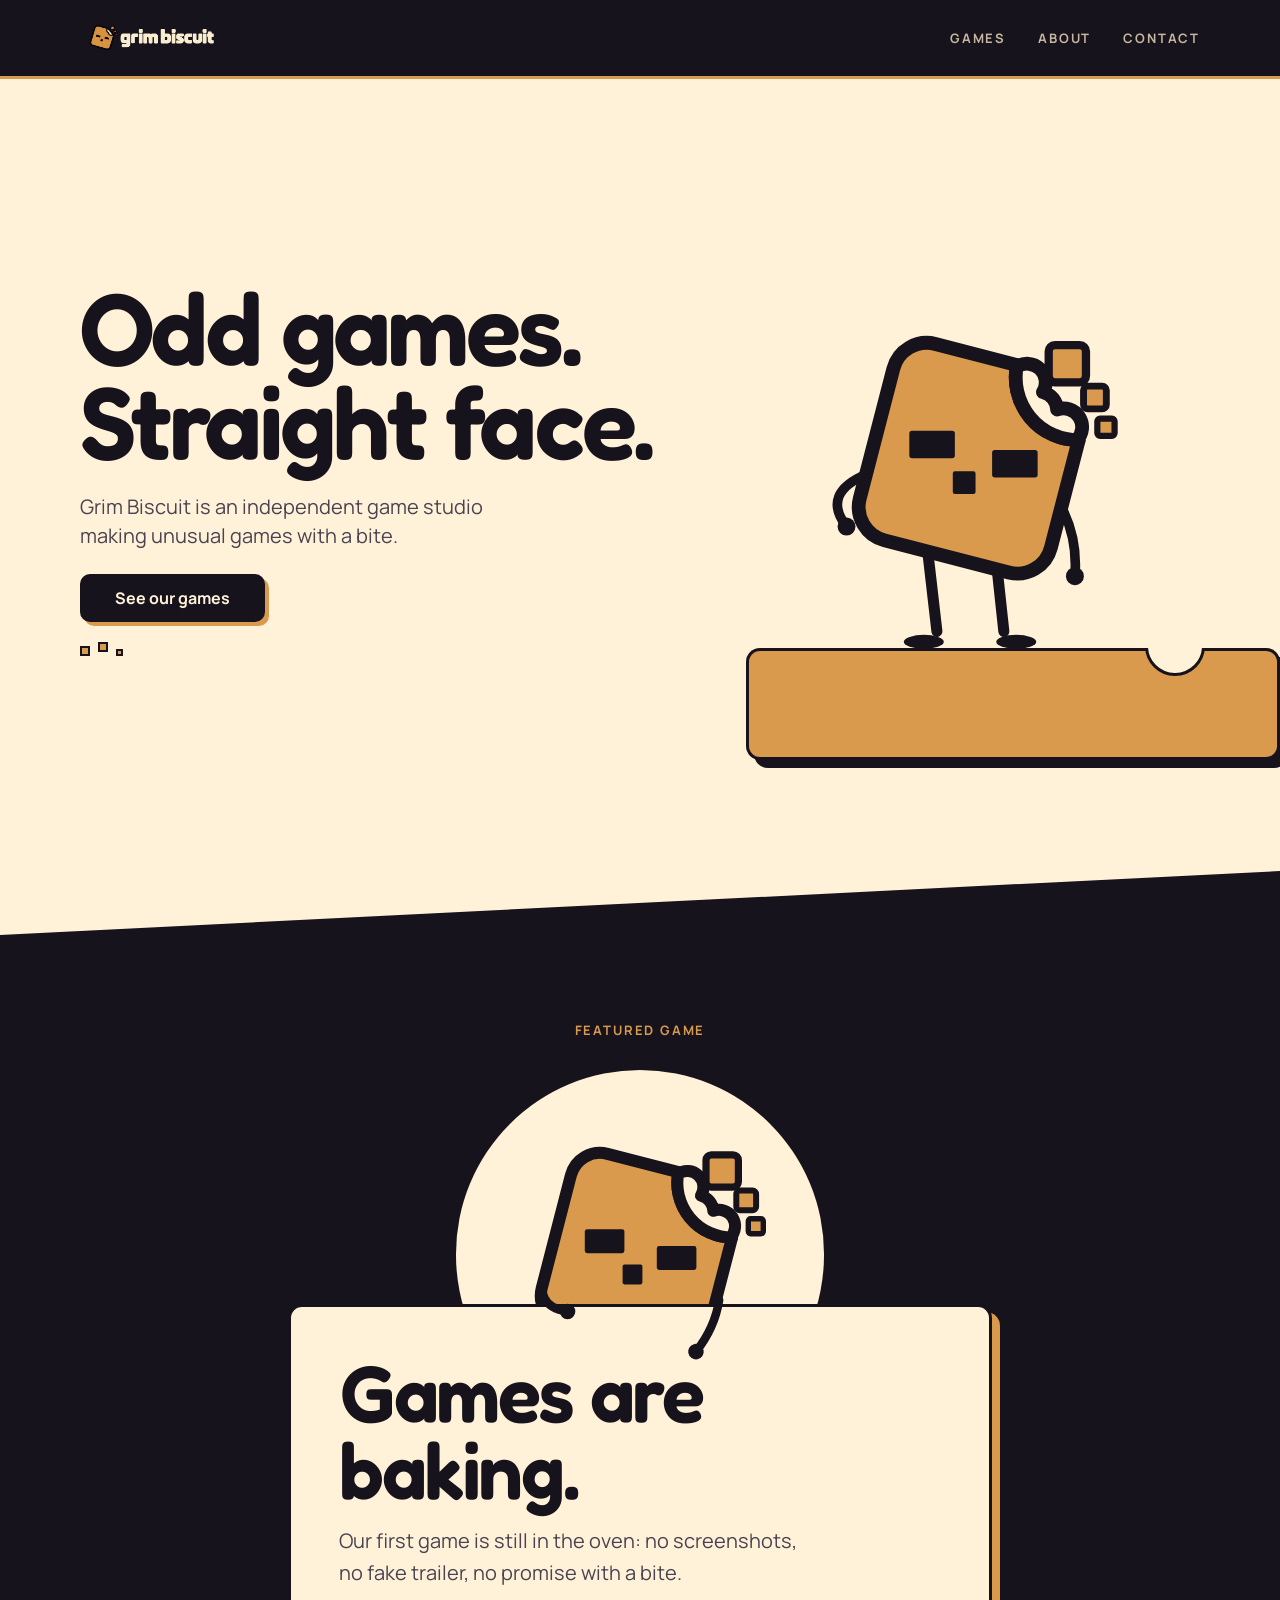
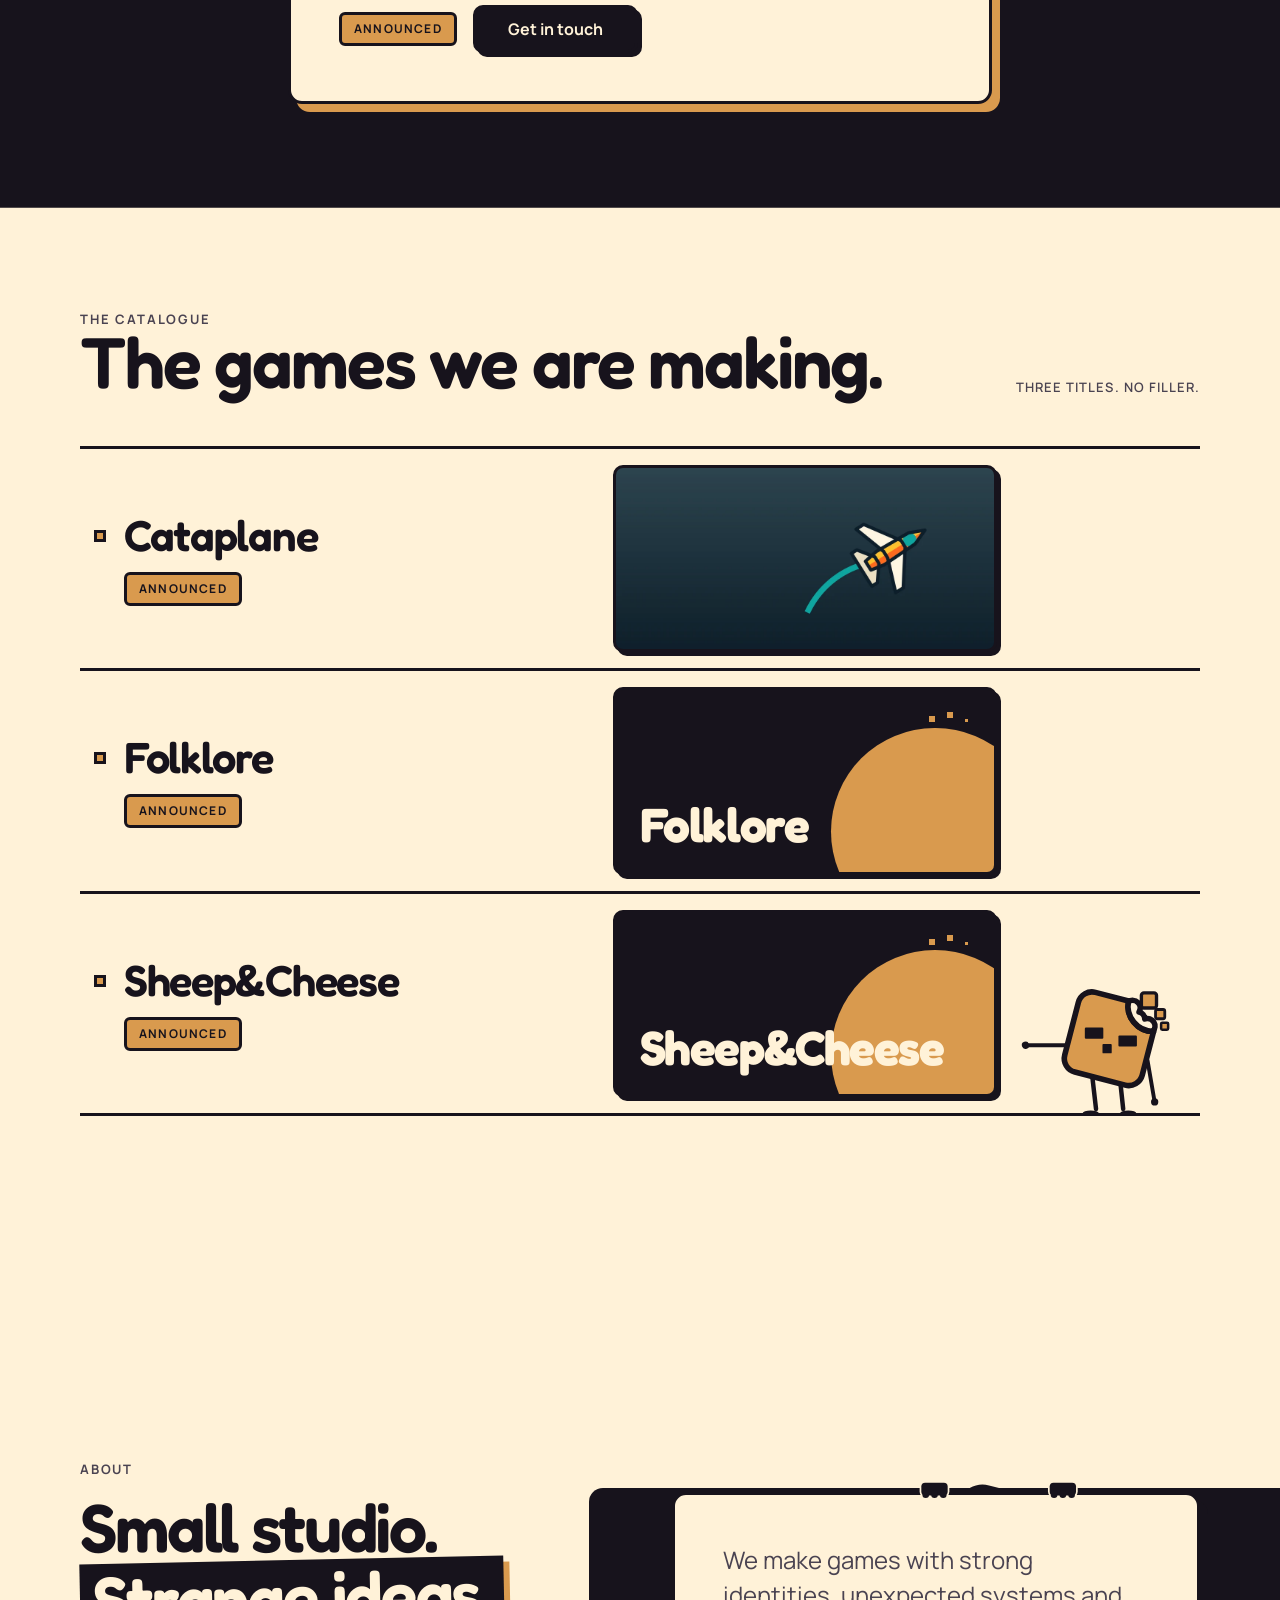
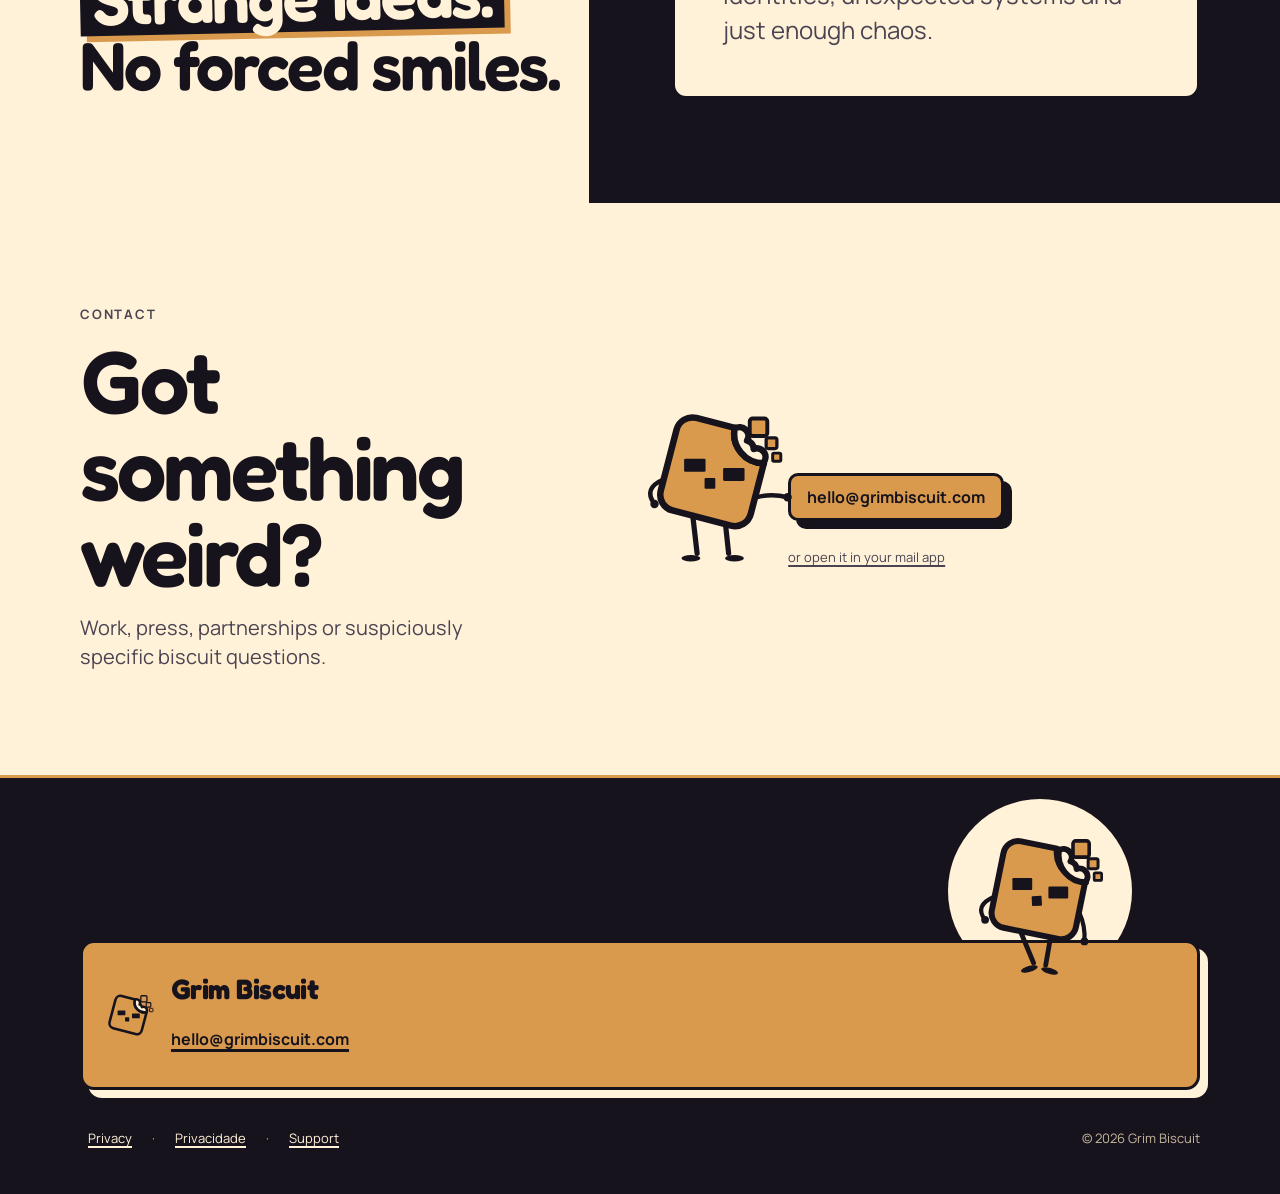
==== commit 4a370236: "Publica site Grim Biscuit" ====
--- a/index.html
+++ b/index.html
@@ -1,2 +1,2 @@
-<!DOCTYPE html><html lang="en" class="display_fb883786-module__F76nvG__variable body_460a41cd-module__pSrDgW__variable"><head><meta charSet="utf-8"/><meta name="viewport" content="width=device-width, initial-scale=1"/><link rel="preload" href="/_next/static/media/Fredoka-s.p.3j9n-jqs50_oa.ttf" as="font" crossorigin="" type="font/ttf"/><link rel="preload" href="/_next/static/media/Manrope-s.p.0nrgw8_4xg_io.ttf" as="font" crossorigin="" type="font/ttf"/><link rel="preload" as="image" href="/brand/logo-wordmark.webp"/><link rel="stylesheet" href="/_next/static/chunks/3dsjnv6c_3pm8.css" data-precedence="next"/><link rel="stylesheet" href="/_next/static/chunks/05ixrp14ln99d.css" data-precedence="next"/><link rel="preload" as="script" fetchPriority="low" href="/_next/static/chunks/3s6nzrbk-8mnv.js"/><script src="/_next/static/chunks/19mx3mg6lkumu.js" async=""></script><script src="/_next/static/chunks/3kmozkq6tgqnz.js" async=""></script><script src="/_next/static/chunks/344n2zhqbh4pn.js" async=""></script><script src="/_next/static/chunks/turbopack-0ol8c8yjy8j3w.js" async=""></script><script src="/_next/static/chunks/0h2qsuyze9ds1.js" async=""></script><script src="/_next/static/chunks/0tefsao1e5sy5.js" async=""></script><script src="/_next/static/chunks/1v02ctvc_kb3v.js" async=""></script><script src="/_next/static/chunks/1h_f3yjgb6d45.js" async=""></script><script src="/_next/static/chunks/447oa7s2bh_7b.js" async=""></script><title>Grim Biscuit — Odd games. Straight face.</title><meta name="description" content="Grim Biscuit is an independent game studio making unusual games with a bite."/><link rel="manifest" href="/site.webmanifest"/><link rel="canonical" href="https://grimbiscuit.com/"/><meta property="og:title" content="Grim Biscuit — Odd games. Straight face."/><meta property="og:description" content="Grim Biscuit is an independent game studio making unusual games with a bite."/><meta property="og:url" content="https://grimbiscuit.com/"/><meta property="og:site_name" content="Grim Biscuit"/><meta property="og:image" content="https://grimbiscuit.com/brand/og-cover.png"/><meta property="og:image:width" content="1200"/><meta property="og:image:height" content="630"/><meta property="og:image:alt" content="Grim Biscuit"/><meta property="og:type" content="website"/><meta name="twitter:card" content="summary_large_image"/><meta name="twitter:title" content="Grim Biscuit — Odd games. Straight face."/><meta name="twitter:description" content="Grim Biscuit is an independent game studio making unusual games with a bite."/><meta name="twitter:image" content="https://grimbiscuit.com/brand/og-cover.png"/><link rel="icon" href="/favicon.ico"/><link rel="icon" href="/icons/icon-32.png" type="image/png" sizes="32x32"/><link rel="icon" href="/icons/icon-192.png" type="image/png" sizes="192x192"/><link rel="apple-touch-icon" href="/apple-touch-icon.png" sizes="180x180" type="image/png"/><meta name="next-size-adjust" content=""/><script src="/_next/static/chunks/0cz1d0mv5g_q7.js" noModule=""></script></head><body><div hidden=""><!--$--><!--/$--></div><a class="skip-link" href="#main">Skip to content</a><header class="site-header"><div class="site-header__inner container"><a class="site-header__brand" aria-label="Grim Biscuit" href="/"><span class="brand-mark site-header__mark" data-brand-mark="true"><div class="GrimMascot-module__C0FOjG__wrap GrimMascot-module__C0FOjG__mark" data-mascot-state="idle"><svg viewBox="60 92 548 480" class="GrimMascot-module__C0FOjG__svg GrimMascot-module__C0FOjG__back" data-grim-mascot="true" data-mascot-part="back" role="presentation" aria-hidden="true"><g><g id="mascot-body"><g transform="translate(307 332) rotate(14.8)"><path d="M 26.2,-190 A 112 112 0 0 0 190,-84.8 L 190,132 A 58 58 0 0 1 132,190 L -132,190 A 58 58 0 0 1 -190,132 L -190,-132 A 58 58 0 0 1 -132,-190 Z" fill="#D99A4E" stroke="#17131C" stroke-width="29" stroke-linejoin="round"/></g><rect x="266" y="358" width="48" height="48" rx="5" fill="#17131C"/></g><g id="mascot-bite-filling"><g transform="translate(307 332) rotate(14.8)"><path d="M 26.2,-190 A 112 112 0 0 0 190,-84.8 A 112 112 0 0 1 188.3,-83.9 A 40 40 0 0 0 125.1,-126.2 A 40 40 0 0 0 90.8,-148.2 A 40 40 0 0 0 26.1,-188.1 A 112 112 0 0 1 26.2,-190 Z" fill="#FFF2D8" stroke="#17131C" stroke-width="29" stroke-linejoin="round"/></g></g><g id="mascot-eye-left"><g transform="translate(225 308)"><rect x="-44.5" y="-27" width="89" height="54" rx="5" fill="#17131C"/></g></g><g id="mascot-eye-right"><g transform="translate(390 343)"><rect x="-44.5" y="-27" width="89" height="54" rx="5" fill="#17131C"/></g></g><g id="mascot-crumb-1"><rect x="446" y="112" width="70" height="70" rx="12" fill="#D99A4E" stroke="#17131C" stroke-width="15"/></g><g id="mascot-crumb-2"><rect x="508" y="190" width="52" height="52" rx="9" fill="#D99A4E" stroke="#17131C" stroke-width="13"/></g><g id="mascot-crumb-3"><rect x="545" y="255" width="40" height="40" rx="7" fill="#D99A4E" stroke="#17131C" stroke-width="11"/></g></g></svg></div></span><img alt="Grim Biscuit" loading="eager" width="1086" height="362" decoding="async" data-nimg="1" class="site-header__wordmark" style="color:transparent" src="/brand/logo-wordmark.webp"/></a><nav class="site-nav site-nav--desktop" aria-label="Primary navigation"><a href="#games">Games</a><a href="#about">About</a><a href="#contact">Contact</a></nav><button class="menu-toggle" type="button" aria-expanded="false" aria-controls="mobile-navigation" aria-label="Open navigation menu"><span aria-hidden="true"></span><span aria-hidden="true"></span><span aria-hidden="true"></span></button><nav id="mobile-navigation" class="site-nav site-nav--mobile" aria-label="Mobile navigation" aria-hidden="true"><a tabindex="-1" href="#games">Games</a><a tabindex="-1" href="#about">About</a><a tabindex="-1" href="#contact">Contact</a><a class="btn btn-primary" tabindex="-1" href="#games">See our games</a><a class="site-nav__mail" href="mailto:hello@grimbiscuit.com" tabindex="-1">hello@grimbiscuit.com</a></nav></div></header><div class="scroll-progress" aria-hidden="true"><div class="scroll-progress__bar"></div></div><main id="main"><div class="route-transition"><!--$?--><template id="B:0"></template><div class="loading-screen" role="status" aria-label="Loading"><span class="brand-mark loading-screen__mark" data-brand-mark="true"><div class="GrimMascot-module__C0FOjG__wrap GrimMascot-module__C0FOjG__mark" data-mascot-state="loading"><svg viewBox="60 92 548 480" class="GrimMascot-module__C0FOjG__svg GrimMascot-module__C0FOjG__back" data-grim-mascot="true" data-mascot-part="back" role="presentation" aria-hidden="true"><g><g id="mascot-body"><g transform="translate(307 332) rotate(14.8)"><path d="M 26.2,-190 A 112 112 0 0 0 190,-84.8 L 190,132 A 58 58 0 0 1 132,190 L -132,190 A 58 58 0 0 1 -190,132 L -190,-132 A 58 58 0 0 1 -132,-190 Z" fill="#D99A4E" stroke="#17131C" stroke-width="29" stroke-linejoin="round"/></g><rect x="266" y="358" width="48" height="48" rx="5" fill="#17131C"/></g><g id="mascot-bite-filling"><g transform="translate(307 332) rotate(14.8)"><path d="M 26.2,-190 A 112 112 0 0 0 190,-84.8 A 112 112 0 0 1 188.3,-83.9 A 40 40 0 0 0 125.1,-126.2 A 40 40 0 0 0 90.8,-148.2 A 40 40 0 0 0 26.1,-188.1 A 112 112 0 0 1 26.2,-190 Z" fill="#FFF2D8" stroke="#17131C" stroke-width="29" stroke-linejoin="round"/></g></g><g id="mascot-eye-left"><g transform="translate(225 308)"><rect x="-44.5" y="-27" width="89" height="54" rx="5" fill="#17131C"/></g></g><g id="mascot-eye-right"><g transform="translate(390 343)"><rect x="-44.5" y="-27" width="89" height="54" rx="5" fill="#17131C"/></g></g><g id="mascot-crumb-1"><rect x="446" y="112" width="70" height="70" rx="12" fill="#D99A4E" stroke="#17131C" stroke-width="15"/></g><g id="mascot-crumb-2"><rect x="508" y="190" width="52" height="52" rx="9" fill="#D99A4E" stroke="#17131C" stroke-width="13"/></g><g id="mascot-crumb-3"><rect x="545" y="255" width="40" height="40" rx="7" fill="#D99A4E" stroke="#17131C" stroke-width="11"/></g></g></svg></div></span></div><!--/$--></div></main><footer class="site-footer" data-scene="sit"><div class="site-footer__inner container"><div class="sit" style="--m-body-bottom:0.6953125" data-sit="true" data-kicking="false"><span class="moon sit__moon" aria-hidden="true"></span><div class="sit__mascot" aria-hidden="true"><div class="GrimMascot-module__C0FOjG__wrap" data-mascot-state="idle"><svg viewBox="0 0 640 640" class="GrimMascot-module__C0FOjG__svg GrimMascot-module__C0FOjG__back" data-grim-mascot="true" data-mascot-part="back" role="presentation" aria-hidden="true"><g><g id="mascot-leg-left" transform="rotate(-16 255 405)"><path d="M 255,405 L 268,518" fill="none" stroke="#17131C" stroke-width="16" stroke-linecap="round"/><ellipse cx="249" cy="533" rx="29" ry="10" fill="#17131C"/></g><g id="mascot-leg-right" transform="rotate(16 355 425)"><path d="M 355,425 L 365,518" fill="none" stroke="#17131C" stroke-width="16" stroke-linecap="round"/><ellipse cx="383" cy="533" rx="29" ry="10" fill="#17131C"/></g><g id="mascot-arm-left"><path d="M 166,290 Q 100,318 137,366" fill="none" stroke="#17131C" stroke-width="14" stroke-linecap="round"/><circle cx="137" cy="366" r="13" fill="#17131C"/></g><g id="mascot-arm-right"><path d="M 452,345 Q 472,388 468,438" fill="none" stroke="#17131C" stroke-width="14" stroke-linecap="round"/><circle cx="468" cy="438" r="13" fill="#17131C"/></g><g id="mascot-body" transform="rotate(-3 319 267)"><g transform="translate(319 267) rotate(14.5)"><path d="M 29.1,-147 A 91 91 0 0 0 143,-64 L 143,97 A 50 50 0 0 1 93,147 L -93,147 A 50 50 0 0 1 -143,97 L -143,-97 A 50 50 0 0 1 -93,-147 Z" fill="#D99A4E" stroke="#17131C" stroke-width="20" stroke-linejoin="round"/></g><rect x="291" y="286" width="33" height="33" rx="3" fill="#17131C"/></g><g id="mascot-bite-filling"><g transform="translate(319 267) rotate(14.5)"><path d="M 29.1,-147 A 91 91 0 0 0 143,-64 A 91 91 0 0 1 140.2,-63.3 A 27 27 0 0 0 101.6,-99.2 A 27 27 0 0 0 75.4,-118.4 A 27 27 0 0 0 29.3,-144.2 A 91 91 0 0 1 29.1,-147 Z" fill="#FFF2D8" stroke="#17131C" stroke-width="20" stroke-linejoin="round"/></g></g><g id="mascot-eye-left"><g transform="translate(261 247)"><rect x="-33" y="-20" width="66" height="40" rx="4" fill="#17131C"/></g></g><g id="mascot-eye-right"><g transform="translate(381 275)"><rect x="-33" y="-20" width="66" height="40" rx="4" fill="#17131C"/></g></g><g id="mascot-crumb-1"><rect x="430" y="103" width="54" height="54" rx="9" fill="#D99A4E" stroke="#17131C" stroke-width="12"/></g><g id="mascot-crumb-2"><rect x="480.5" y="162.5" width="33" height="33" rx="6" fill="#D99A4E" stroke="#17131C" stroke-width="10"/></g><g id="mascot-crumb-3"><rect x="500.5" y="209.5" width="25" height="25" rx="4" fill="#D99A4E" stroke="#17131C" stroke-width="9"/></g></g></svg></div></div><div class="sit__panel" data-footer-panel="true"><a class="site-footer__mark" aria-label="Grim Biscuit" href="/"><span class="brand-mark" data-brand-mark="true"><div class="GrimMascot-module__C0FOjG__wrap GrimMascot-module__C0FOjG__mark" data-mascot-state="idle"><svg viewBox="60 92 548 480" class="GrimMascot-module__C0FOjG__svg GrimMascot-module__C0FOjG__back" data-grim-mascot="true" data-mascot-part="back" role="presentation" aria-hidden="true"><g><g id="mascot-body"><g transform="translate(307 332) rotate(14.8)"><path d="M 26.2,-190 A 112 112 0 0 0 190,-84.8 L 190,132 A 58 58 0 0 1 132,190 L -132,190 A 58 58 0 0 1 -190,132 L -190,-132 A 58 58 0 0 1 -132,-190 Z" fill="#D99A4E" stroke="#17131C" stroke-width="29" stroke-linejoin="round"/></g><rect x="266" y="358" width="48" height="48" rx="5" fill="#17131C"/></g><g id="mascot-bite-filling"><g transform="translate(307 332) rotate(14.8)"><path d="M 26.2,-190 A 112 112 0 0 0 190,-84.8 A 112 112 0 0 1 188.3,-83.9 A 40 40 0 0 0 125.1,-126.2 A 40 40 0 0 0 90.8,-148.2 A 40 40 0 0 0 26.1,-188.1 A 112 112 0 0 1 26.2,-190 Z" fill="#FFF2D8" stroke="#17131C" stroke-width="29" stroke-linejoin="round"/></g></g><g id="mascot-eye-left"><g transform="translate(225 308)"><rect x="-44.5" y="-27" width="89" height="54" rx="5" fill="#17131C"/></g></g><g id="mascot-eye-right"><g transform="translate(390 343)"><rect x="-44.5" y="-27" width="89" height="54" rx="5" fill="#17131C"/></g></g><g id="mascot-crumb-1"><rect x="446" y="112" width="70" height="70" rx="12" fill="#D99A4E" stroke="#17131C" stroke-width="15"/></g><g id="mascot-crumb-2"><rect x="508" y="190" width="52" height="52" rx="9" fill="#D99A4E" stroke="#17131C" stroke-width="13"/></g><g id="mascot-crumb-3"><rect x="545" y="255" width="40" height="40" rx="7" fill="#D99A4E" stroke="#17131C" stroke-width="11"/></g></g></svg></div></span></a><div class="site-footer__copy"><p class="site-footer__name">Grim Biscuit</p><a class="site-footer__mail" href="mailto:hello@grimbiscuit.com" data-footer-mail="true">hello@grimbiscuit.com</a></div></div></div><div class="site-footer__meta"><p class="site-footer__legal"><a href="/privacy/">Privacy</a><span aria-hidden="true">·</span><a href="/privacidade/">Privacidade</a><span aria-hidden="true">·</span><a href="/support/">Support</a></p><p class="site-footer__copyright">© <!-- -->2026<!-- --> <!-- -->Grim Biscuit</p></div></div></footer><noscript><style>[hidden]{display:block !important}</style></noscript><script type="application/ld+json">{"@context":"https://schema.org","@type":"Organization","name":"Grim Biscuit","url":"https://grimbiscuit.com","logo":"https://grimbiscuit.com/brand/logo-mark.webp","email":"hello@grimbiscuit.com"}</script><script>requestAnimationFrame(function(){$RT=performance.now()});</script><script src="/_next/static/chunks/3s6nzrbk-8mnv.js" id="_R_" async=""></script><div hidden id="S:0"><section class="hero" aria-labelledby="hero-title" data-scene="stage"><div class="hero__inner container"><div class="hero__copy"><div class="reveal" data-reveal="true" style="--reveal-delay:0ms"><h1 id="hero-title"><span>Odd games.</span> <span>Straight face.</span></h1></div><div class="reveal" data-reveal="true" style="--reveal-delay:70ms"><p class="hero__lede lede">Grim Biscuit is an independent game studio making unusual games with a bite.</p></div><div class="reveal hero__cta-reveal" data-reveal="true" style="--reveal-delay:140ms"><div class="magnetic hero__cta-wrap"><a class="btn btn-primary btn--block" href="#games" data-biscuit-cta="true">See our games</a></div></div><div class="reveal hero__motif" data-reveal="true" style="--reveal-delay:210ms"><span class="crumbs" aria-hidden="true"><span></span><span></span><span></span></span></div></div><div class="hero__stage" style="--m-ground:0.8484375" data-stage="true" data-pressed="false"><div class="hero__mascot"><div class="GrimMascot-module__C0FOjG__wrap" data-mascot-state="idle"><svg viewBox="0 0 640 640" class="GrimMascot-module__C0FOjG__svg GrimMascot-module__C0FOjG__back" data-grim-mascot="true" data-mascot-part="back" role="presentation" aria-hidden="true"><g><g id="mascot-leg-left"><path d="M 255,405 L 268,518" fill="none" stroke="#17131C" stroke-width="16" stroke-linecap="round"/><ellipse cx="249" cy="533" rx="29" ry="10" fill="#17131C"/></g><g id="mascot-leg-right"><path d="M 355,425 L 365,518" fill="none" stroke="#17131C" stroke-width="16" stroke-linecap="round"/><ellipse cx="383" cy="533" rx="29" ry="10" fill="#17131C"/></g><g id="mascot-arm-left"><path d="M 166,290 Q 100,318 137,366" fill="none" stroke="#17131C" stroke-width="14" stroke-linecap="round"/><circle cx="137" cy="366" r="13" fill="#17131C"/></g><g id="mascot-arm-right"><path d="M 452,345 Q 472,388 468,438" fill="none" stroke="#17131C" stroke-width="14" stroke-linecap="round"/><circle cx="468" cy="438" r="13" fill="#17131C"/></g><g id="mascot-body"><g transform="translate(319 267) rotate(14.5)"><path d="M 29.1,-147 A 91 91 0 0 0 143,-64 L 143,97 A 50 50 0 0 1 93,147 L -93,147 A 50 50 0 0 1 -143,97 L -143,-97 A 50 50 0 0 1 -93,-147 Z" fill="#D99A4E" stroke="#17131C" stroke-width="20" stroke-linejoin="round"/></g><rect x="291" y="286" width="33" height="33" rx="3" fill="#17131C"/></g><g id="mascot-bite-filling"><g transform="translate(319 267) rotate(14.5)"><path d="M 29.1,-147 A 91 91 0 0 0 143,-64 A 91 91 0 0 1 140.2,-63.3 A 27 27 0 0 0 101.6,-99.2 A 27 27 0 0 0 75.4,-118.4 A 27 27 0 0 0 29.3,-144.2 A 91 91 0 0 1 29.1,-147 Z" fill="#FFF2D8" stroke="#17131C" stroke-width="20" stroke-linejoin="round"/></g></g><g id="mascot-eye-left"><g transform="translate(261 247)"><rect x="-33" y="-20" width="66" height="40" rx="4" fill="#17131C"/></g></g><g id="mascot-eye-right"><g transform="translate(381 275)"><rect x="-33" y="-20" width="66" height="40" rx="4" fill="#17131C"/></g></g><g id="mascot-crumb-1"><rect x="430" y="103" width="54" height="54" rx="9" fill="#D99A4E" stroke="#17131C" stroke-width="12"/></g><g id="mascot-crumb-2"><rect x="480.5" y="162.5" width="33" height="33" rx="6" fill="#D99A4E" stroke="#17131C" stroke-width="10"/></g><g id="mascot-crumb-3"><rect x="500.5" y="209.5" width="25" height="25" rx="4" fill="#D99A4E" stroke="#17131C" stroke-width="9"/></g></g></svg></div></div><div class="hero__slab" aria-hidden="true"><span class="hero__slab-bite"></span></div></div></div></section><section id="games" class="section charcoal-block featured featured--empty" aria-labelledby="featured-title" data-scene="hug"><div class="container featured-empty__inner"><p class="eyebrow featured-empty__eyebrow">Featured game</p><div class="reveal featured-empty__panel" data-reveal="true" style="--reveal-delay:0ms"><div class="hug" style="--m-ledge:0.55" data-hug="true" data-squeezed="false"><span class="moon hug__moon" aria-hidden="true"></span><div class="hug__mascot" aria-hidden="true"><div class="GrimMascot-module__C0FOjG__wrap" data-mascot-state="idle"><svg viewBox="0 0 640 640" class="GrimMascot-module__C0FOjG__svg GrimMascot-module__C0FOjG__back" data-grim-mascot="true" data-mascot-part="back" role="presentation" aria-hidden="true"><g><g id="mascot-leg-left"><path d="M 255,405 L 268,518" fill="none" stroke="#17131C" stroke-width="16" stroke-linecap="round"/><ellipse cx="249" cy="533" rx="29" ry="10" fill="#17131C"/></g><g id="mascot-leg-right"><path d="M 355,425 L 365,518" fill="none" stroke="#17131C" stroke-width="16" stroke-linecap="round"/><ellipse cx="383" cy="533" rx="29" ry="10" fill="#17131C"/></g><g id="mascot-body"><g transform="translate(319 267) rotate(14.5)"><path d="M 29.1,-147 A 91 91 0 0 0 143,-64 L 143,97 A 50 50 0 0 1 93,147 L -93,147 A 50 50 0 0 1 -143,97 L -143,-97 A 50 50 0 0 1 -93,-147 Z" fill="#D99A4E" stroke="#17131C" stroke-width="20" stroke-linejoin="round"/></g><rect x="291" y="286" width="33" height="33" rx="3" fill="#17131C"/></g><g id="mascot-bite-filling"><g transform="translate(319 267) rotate(14.5)"><path d="M 29.1,-147 A 91 91 0 0 0 143,-64 A 91 91 0 0 1 140.2,-63.3 A 27 27 0 0 0 101.6,-99.2 A 27 27 0 0 0 75.4,-118.4 A 27 27 0 0 0 29.3,-144.2 A 91 91 0 0 1 29.1,-147 Z" fill="#FFF2D8" stroke="#17131C" stroke-width="20" stroke-linejoin="round"/></g></g><g id="mascot-eye-left"><g transform="translate(261 247)"><rect x="-33" y="-20" width="66" height="40" rx="4" fill="#17131C"/></g></g><g id="mascot-eye-right"><g transform="translate(381 275)"><rect x="-33" y="-20" width="66" height="40" rx="4" fill="#17131C"/></g></g><g id="mascot-crumb-1"><rect x="430" y="103" width="54" height="54" rx="9" fill="#D99A4E" stroke="#17131C" stroke-width="12"/></g><g id="mascot-crumb-2"><rect x="480.5" y="162.5" width="33" height="33" rx="6" fill="#D99A4E" stroke="#17131C" stroke-width="10"/></g><g id="mascot-crumb-3"><rect x="500.5" y="209.5" width="25" height="25" rx="4" fill="#D99A4E" stroke="#17131C" stroke-width="9"/></g></g></svg><svg viewBox="0 0 640 640" class="GrimMascot-module__C0FOjG__svg GrimMascot-module__C0FOjG__front" data-grim-mascot="true" data-mascot-part="front" role="presentation" aria-hidden="true"><g><g id="mascot-arm-left" transform="rotate(-45 166 290)"><path d="M 166,290 Q 100,318 137,366" fill="none" stroke="#17131C" stroke-width="14" stroke-linecap="round"/><circle cx="137" cy="366" r="13" fill="#17131C"/></g><g id="mascot-arm-right" transform="rotate(34 452 345)"><path d="M 452,345 Q 472,388 468,438" fill="none" stroke="#17131C" stroke-width="14" stroke-linecap="round"/><circle cx="468" cy="438" r="13" fill="#17131C"/></g></g></svg></div></div><div class="hug__panel"><h2 id="featured-title">Games are baking.</h2><p class="featured-empty__copy">Our first game is still in the oven: no screenshots, no fake trailer, no promise with a bite.</p><div class="featured-empty__actions"><span class="badge">Announced</span><a class="btn btn-primary" href="#contact">Get in touch</a></div></div></div></div></div></section><section class="section games-section games-section--planned" aria-labelledby="planned-games-title" data-scene="push"><div class="container"><div class="reveal" data-reveal="true" style="--reveal-delay:0ms"><div class="section-heading"><div><p class="eyebrow">The catalogue</p><h2 id="planned-games-title">The games we are making.</h2></div><p class="section-heading__note">Three titles. No filler.</p></div></div><div class="push" style="--m-ground:0.8484375" data-push="true"><ol class="planned-games-list"><li class="planned-game" data-planned-game="cataplane" data-pushed="false"><div class="planned-game__inner" tabindex="0"><div class="planned-game__head"><span class="planned-game__index" aria-hidden="true"><span class="planned-game__bullet"></span></span><h3>Cataplane</h3><span class="tag planned-game__status">Announced</span></div><div class="planned-game__art" data-art="cover"><img alt="Cataplane key art" loading="lazy" decoding="async" data-nimg="fill" class="planned-game__cover" style="position:absolute;height:100%;width:100%;left:0;top:0;right:0;bottom:0;color:transparent" src="/games/cataplane/feature.webp"/></div></div></li><li class="planned-game" data-planned-game="folklore" data-pushed="false"><div class="planned-game__inner" tabindex="0"><div class="planned-game__head"><span class="planned-game__index" aria-hidden="true"><span class="planned-game__bullet"></span></span><h3>Folklore</h3><span class="tag planned-game__status">Announced</span></div><div class="planned-game__art" data-art="poster"><div class="poster" aria-hidden="true"><span class="poster__title">Folklore</span><span class="crumbs poster__crumbs"><span></span><span></span><span></span></span></div></div></div></li><li class="planned-game" data-planned-game="sheep-and-cheese" data-pushed="false"><div class="planned-game__inner" tabindex="0"><div class="planned-game__head"><span class="planned-game__index" aria-hidden="true"><span class="planned-game__bullet"></span></span><h3>Sheep<wbr/>&amp;Cheese</h3><span class="tag planned-game__status">Announced</span></div><div class="planned-game__art" data-art="poster"><div class="poster" aria-hidden="true"><span class="poster__title">Sheep&amp;Cheese</span><span class="crumbs poster__crumbs"><span></span><span></span><span></span></span></div></div></div></li></ol><div class="push__mascot" aria-hidden="true"><div class="GrimMascot-module__C0FOjG__wrap" data-mascot-state="idle"><svg viewBox="0 0 640 640" class="GrimMascot-module__C0FOjG__svg GrimMascot-module__C0FOjG__back" data-grim-mascot="true" data-mascot-part="back" role="presentation" aria-hidden="true"><g><g id="mascot-leg-left"><path d="M 255,405 L 268,518" fill="none" stroke="#17131C" stroke-width="16" stroke-linecap="round"/><ellipse cx="249" cy="533" rx="29" ry="10" fill="#17131C"/></g><g id="mascot-leg-right"><path d="M 355,425 L 365,518" fill="none" stroke="#17131C" stroke-width="16" stroke-linecap="round"/><ellipse cx="383" cy="533" rx="29" ry="10" fill="#17131C"/></g><g id="mascot-body"><g transform="translate(319 267) rotate(14.5)"><path d="M 29.1,-147 A 91 91 0 0 0 143,-64 L 143,97 A 50 50 0 0 1 93,147 L -93,147 A 50 50 0 0 1 -143,97 L -143,-97 A 50 50 0 0 1 -93,-147 Z" fill="#D99A4E" stroke="#17131C" stroke-width="20" stroke-linejoin="round"/></g><rect x="291" y="286" width="33" height="33" rx="3" fill="#17131C"/></g><g id="mascot-bite-filling"><g transform="translate(319 267) rotate(14.5)"><path d="M 29.1,-147 A 91 91 0 0 0 143,-64 A 91 91 0 0 1 140.2,-63.3 A 27 27 0 0 0 101.6,-99.2 A 27 27 0 0 0 75.4,-118.4 A 27 27 0 0 0 29.3,-144.2 A 91 91 0 0 1 29.1,-147 Z" fill="#FFF2D8" stroke="#17131C" stroke-width="20" stroke-linejoin="round"/></g></g><g id="mascot-eye-left"><g transform="translate(261 247)"><rect x="-33" y="-20" width="66" height="40" rx="4" fill="#17131C"/></g></g><g id="mascot-eye-right"><g transform="translate(381 275)"><rect x="-33" y="-20" width="66" height="40" rx="4" fill="#17131C"/></g></g><g id="mascot-crumb-1"><rect x="430" y="103" width="54" height="54" rx="9" fill="#D99A4E" stroke="#17131C" stroke-width="12"/></g><g id="mascot-crumb-2"><rect x="480.5" y="162.5" width="33" height="33" rx="6" fill="#D99A4E" stroke="#17131C" stroke-width="10"/></g><g id="mascot-crumb-3"><rect x="500.5" y="209.5" width="25" height="25" rx="4" fill="#D99A4E" stroke="#17131C" stroke-width="9"/></g></g></svg><svg viewBox="0 0 640 640" class="GrimMascot-module__C0FOjG__svg GrimMascot-module__C0FOjG__front" data-grim-mascot="true" data-mascot-part="front" role="presentation" aria-hidden="true"><g><g id="mascot-arm-left"><path d="M 166,290 L 112.5,430.1" fill="none" stroke="#17131C" stroke-width="14" stroke-linecap="round"/><circle cx="112.5" cy="430.1" r="13" fill="#17131C"/></g><g id="mascot-arm-right"><path d="M 452,345 L 477.4,492.8" fill="none" stroke="#17131C" stroke-width="14" stroke-linecap="round"/><circle cx="477.4" cy="492.8" r="13" fill="#17131C"/></g></g></svg></div></div></div></div></section><section id="about" class="section about" aria-labelledby="about-title" data-scene="hang"><div class="container about__inner"><div class="reveal about__head" data-reveal="true" style="--reveal-delay:0ms"><p class="eyebrow">About</p><h2 id="about-title" class="about__title"><span>Small studio.</span> <span class="about__hl">Strange ideas.</span> <span>No forced smiles.</span></h2></div><div class="hang" style="--m-ledge:0.5578125" data-hang="true" data-ducked="false"><div class="hang__mascot" aria-hidden="true"><div class="GrimMascot-module__C0FOjG__wrap" data-mascot-state="peek"><svg viewBox="0 0 640 640" class="GrimMascot-module__C0FOjG__svg GrimMascot-module__C0FOjG__back" data-grim-mascot="true" data-mascot-part="back" role="presentation" aria-hidden="true"><g transform="translate(0 288)"><g id="mascot-leg-left"><path d="M 255,405 L 268,518" fill="none" stroke="#17131C" stroke-width="16" stroke-linecap="round"/><ellipse cx="249" cy="533" rx="29" ry="10" fill="#17131C"/></g><g id="mascot-leg-right"><path d="M 355,425 L 365,518" fill="none" stroke="#17131C" stroke-width="16" stroke-linecap="round"/><ellipse cx="383" cy="533" rx="29" ry="10" fill="#17131C"/></g><g id="mascot-body"><g transform="translate(319 267) rotate(14.5)"><path d="M 29.1,-147 A 91 91 0 0 0 143,-64 L 143,97 A 50 50 0 0 1 93,147 L -93,147 A 50 50 0 0 1 -143,97 L -143,-97 A 50 50 0 0 1 -93,-147 Z" fill="#D99A4E" stroke="#17131C" stroke-width="20" stroke-linejoin="round"/></g><rect x="291" y="286" width="33" height="33" rx="3" fill="#17131C"/></g><g id="mascot-bite-filling"><g transform="translate(319 267) rotate(14.5)"><path d="M 29.1,-147 A 91 91 0 0 0 143,-64 A 91 91 0 0 1 140.2,-63.3 A 27 27 0 0 0 101.6,-99.2 A 27 27 0 0 0 75.4,-118.4 A 27 27 0 0 0 29.3,-144.2 A 91 91 0 0 1 29.1,-147 Z" fill="#FFF2D8" stroke="#17131C" stroke-width="20" stroke-linejoin="round"/></g></g><g id="mascot-eye-left"><g transform="translate(261 247)"><rect x="-33" y="-20" width="66" height="40" rx="4" fill="#17131C"/></g></g><g id="mascot-eye-right"><g transform="translate(381 275)"><rect x="-33" y="-20" width="66" height="40" rx="4" fill="#17131C"/></g></g><g id="mascot-crumb-1"><rect x="430" y="103" width="54" height="54" rx="9" fill="#D99A4E" stroke="#17131C" stroke-width="12"/></g><g id="mascot-crumb-2"><rect x="480.5" y="162.5" width="33" height="33" rx="6" fill="#D99A4E" stroke="#17131C" stroke-width="10"/></g><g id="mascot-crumb-3"><rect x="500.5" y="209.5" width="25" height="25" rx="4" fill="#D99A4E" stroke="#17131C" stroke-width="9"/></g></g></svg><svg viewBox="0 0 640 640" class="GrimMascot-module__C0FOjG__svg GrimMascot-module__C0FOjG__front" data-grim-mascot="true" data-mascot-part="front" role="presentation" aria-hidden="true"><g transform="translate(0 38.4)"><g id="mascot-hand-left" transform="translate(140 350)"><rect x="-35" y="-19" width="70" height="38" rx="13" fill="#FFF2D8"/><rect x="-32.5" y="3" width="23.7" height="22" rx="11.8" fill="#FFF2D8"/><rect x="-11.8" y="3" width="23.7" height="22" rx="11.8" fill="#FFF2D8"/><rect x="8.8" y="3" width="23.7" height="22" rx="11.8" fill="#FFF2D8"/><rect x="-31" y="-15" width="62" height="30" rx="9" fill="#17131C"/><rect x="-28.5" y="3" width="15.7" height="18" rx="7.8" fill="#17131C"/><rect x="-7.8" y="3" width="15.7" height="18" rx="7.8" fill="#17131C"/><rect x="12.8" y="3" width="15.7" height="18" rx="7.8" fill="#17131C"/></g><g id="mascot-hand-right" transform="translate(442 350)"><rect x="-35" y="-19" width="70" height="38" rx="13" fill="#FFF2D8"/><rect x="-32.5" y="3" width="23.7" height="22" rx="11.8" fill="#FFF2D8"/><rect x="-11.8" y="3" width="23.7" height="22" rx="11.8" fill="#FFF2D8"/><rect x="8.8" y="3" width="23.7" height="22" rx="11.8" fill="#FFF2D8"/><rect x="-31" y="-15" width="62" height="30" rx="9" fill="#17131C"/><rect x="-28.5" y="3" width="15.7" height="18" rx="7.8" fill="#17131C"/><rect x="-7.8" y="3" width="15.7" height="18" rx="7.8" fill="#17131C"/><rect x="12.8" y="3" width="15.7" height="18" rx="7.8" fill="#17131C"/></g></g></svg></div></div><div class="hang__card"><p class="lede about__lede">We make games with strong identities, unexpected systems and just enough chaos.</p></div></div></div></section><section id="contact" class="section contact" aria-labelledby="contact-title" data-scene="hold"><div class="container contact__inner"><div class="reveal contact__copy" data-reveal="true" style="--reveal-delay:0ms"><p class="eyebrow">Contact</p><h2 id="contact-title">Got something weird?</h2><p class="lede">Work, press, partnerships or suspiciously specific biscuit questions.</p></div><div class="hold" style="--m-hand:0.5390625;--m-hand-x:0.8740098555417323;--m-ground:0.8484375" data-hold="true" data-tugged="false"><div class="hold__mascot" aria-hidden="true"><div class="GrimMascot-module__C0FOjG__wrap" data-mascot-state="idle"><svg viewBox="0 0 640 640" class="GrimMascot-module__C0FOjG__svg GrimMascot-module__C0FOjG__back" data-grim-mascot="true" data-mascot-part="back" role="presentation" aria-hidden="true"><g><g id="mascot-leg-left"><path d="M 255,405 L 268,518" fill="none" stroke="#17131C" stroke-width="16" stroke-linecap="round"/><ellipse cx="249" cy="533" rx="29" ry="10" fill="#17131C"/></g><g id="mascot-leg-right"><path d="M 355,425 L 365,518" fill="none" stroke="#17131C" stroke-width="16" stroke-linecap="round"/><ellipse cx="383" cy="533" rx="29" ry="10" fill="#17131C"/></g><g id="mascot-arm-left"><path d="M 166,290 Q 100,318 137,366" fill="none" stroke="#17131C" stroke-width="14" stroke-linecap="round"/><circle cx="137" cy="366" r="13" fill="#17131C"/></g><g id="mascot-arm-right"><path d="M 452,345 Q 472,388 468,438" fill="none" stroke="#17131C" stroke-width="14" stroke-linecap="round"/><circle cx="468" cy="438" r="13" fill="#17131C"/></g><g id="mascot-body"><g transform="translate(319 267) rotate(14.5)"><path d="M 29.1,-147 A 91 91 0 0 0 143,-64 L 143,97 A 50 50 0 0 1 93,147 L -93,147 A 50 50 0 0 1 -143,97 L -143,-97 A 50 50 0 0 1 -93,-147 Z" fill="#D99A4E" stroke="#17131C" stroke-width="20" stroke-linejoin="round"/></g><rect x="291" y="286" width="33" height="33" rx="3" fill="#17131C"/></g><g id="mascot-bite-filling"><g transform="translate(319 267) rotate(14.5)"><path d="M 29.1,-147 A 91 91 0 0 0 143,-64 A 91 91 0 0 1 140.2,-63.3 A 27 27 0 0 0 101.6,-99.2 A 27 27 0 0 0 75.4,-118.4 A 27 27 0 0 0 29.3,-144.2 A 91 91 0 0 1 29.1,-147 Z" fill="#FFF2D8" stroke="#17131C" stroke-width="20" stroke-linejoin="round"/></g></g><g id="mascot-eye-left"><g transform="translate(261 247)"><rect x="-33" y="-20" width="66" height="40" rx="4" fill="#17131C"/></g></g><g id="mascot-eye-right"><g transform="translate(381 275)"><rect x="-33" y="-20" width="66" height="40" rx="4" fill="#17131C"/></g></g><g id="mascot-crumb-1"><rect x="430" y="103" width="54" height="54" rx="9" fill="#D99A4E" stroke="#17131C" stroke-width="12"/></g><g id="mascot-crumb-2"><rect x="480.5" y="162.5" width="33" height="33" rx="6" fill="#D99A4E" stroke="#17131C" stroke-width="10"/></g><g id="mascot-crumb-3"><rect x="500.5" y="209.5" width="25" height="25" rx="4" fill="#D99A4E" stroke="#17131C" stroke-width="9"/></g></g></svg></div></div><div class="hold__button"><button type="button" class="btn btn-accent btn--block" data-biscuit-cta="true" data-contact-cta="true">hello@grimbiscuit.com</button><span class="visually-hidden" role="status" aria-live="polite"></span><a class="contact__mailto" href="mailto:hello@grimbiscuit.com">or open it in your mail app</a></div></div></div></section><!--$--><!--/$--></div><script>$RB=[];$RV=function(a){$RT=performance.now();for(var b=0;b<a.length;b+=2){var c=a[b],e=a[b+1];null!==e.parentNode&&e.parentNode.removeChild(e);var f=c.parentNode;if(f){var g=c.previousSibling,h=0;do{if(c&&8===c.nodeType){var d=c.data;if("/$"===d||"/&"===d)if(0===h)break;else h--;else"$"!==d&&"$?"!==d&&"$~"!==d&&"$!"!==d&&"&"!==d||h++}d=c.nextSibling;f.removeChild(c);c=d}while(c);for(;e.firstChild;)f.insertBefore(e.firstChild,c);g.data="$";g._reactRetry&&requestAnimationFrame(g._reactRetry)}}a.length=0};
-$RC=function(a,b){if(b=document.getElementById(b))(a=document.getElementById(a))?(a.previousSibling.data="$~",$RB.push(a,b),2===$RB.length&&("number"!==typeof $RT?requestAnimationFrame($RV.bind(null,$RB)):(a=performance.now(),setTimeout($RV.bind(null,$RB),2300>a&&2E3<a?2300-a:$RT+300-a)))):b.parentNode.removeChild(b)};$RC("B:0","S:0")</script><script>(self.__next_f=self.__next_f||[]).push([0])</script><script>self.__next_f.push([1,"1:I[39756,[\"/_next/static/chunks/0h2qsuyze9ds1.js\",\"/_next/static/chunks/0tefsao1e5sy5.js\",\"/_next/static/chunks/1v02ctvc_kb3v.js\"],\"LoadingBoundaryProvider\"]\n2:I[46508,[\"/_next/static/chunks/0h2qsuyze9ds1.js\",\"/_next/static/chunks/0tefsao1e5sy5.js\",\"/_next/static/chunks/1v02ctvc_kb3v.js\"],\"BrandMark\"]\n3:\"$Sreact.fragment\"\n4:I[36852,[\"/_next/static/chunks/0h2qsuyze9ds1.js\",\"/_next/static/chunks/0tefsao1e5sy5.js\",\"/_next/static/chunks/1v02ctvc_kb3v.js\"],\"SiteHeader\"]\n5:I[46083,[\"/_next/static/chunks/0h2qsuyze9ds1.js\",\"/_next/static/chunks/0tefsao1e5sy5.js\",\"/_next/static/chunks/1v02ctvc_kb3v.js\"],\"ScrollProgress\"]\n6:I[76902,[\"/_next/static/chunks/0h2qsuyze9ds1.js\",\"/_next/static/chunks/0tefsao1e5sy5.js\",\"/_next/static/chunks/1v02ctvc_kb3v.js\"],\"RouteTransition\"]\n7:I[39756,[\"/_next/static/chunks/0h2qsuyze9ds1.js\",\"/_next/static/chunks/0tefsao1e5sy5.js\",\"/_next/static/chunks/1v02ctvc_kb3v.js\"],\"default\"]\n8:I[37457,[\"/_next/static/chunks/0h2qsuyze9ds1.js\",\"/_next/static/chunks/0tefsao1e5sy5.js\",\"/_next/static/chunks/1v02ctvc_kb3v.js\"],\"default\"]\n9:I[29800,[\"/_next/static/chunks/0h2qsuyze9ds1.js\",\"/_next/static/chunks/0tefsao1e5sy5.js\",\"/_next/static/chunks/1v02ctvc_kb3v.js\",\"/_next/static/chunks/1h_f3yjgb6d45.js\"],\"NotFoundScene\"]\na:I[8745,[\"/_next/static/chunks/0h2qsuyze9ds1.js\",\"/_next/static/chunks/0tefsao1e5sy5.js\",\"/_next/static/chunks/1v02ctvc_kb3v.js\"],\"SiteFooter\"]\nc:I[32177,[\"/_next/static/chunks/0h2qsuyze9ds1.js\",\"/_next/static/chunks/0tefsao1e5sy5.js\",\"/_next/static/chunks/1v02ctvc_kb3v.js\",\"/_next/static/chunks/447oa7s2bh_7b.js\"],\"Hero\"]\nd:I[96199,[\"/_next/static/chunks/0h2qsuyze9ds1.js\",\"/_next/static/chunks/0tefsao1e5sy5.js\",\"/_next/static/chunks/1v02ctvc_kb3v.js\",\"/_next/static/chunks/447oa7s2bh_7b.js\"],\"Reveal\"]\ne:I[68171,[\"/_next/static/chunks/0h2qsuyze9ds1.js\",\"/_next/static/chunks/0tefsao1e5sy5.js\",\"/_next/static/chunks/1v02ctvc_kb3v.js\",\"/_next/static/chunks/447oa7s2bh_7b.js\"],\"HugScene\"]\nf:I[22016,[\"/_next/static/chunks/0h2qsuyze9ds1.js\",\"/_next/static/chunks/0tefsao1e5sy5.js\",\"/_next/static/chunks/1v02ctvc_kb3v.js\",\"/_next/static/chunks/447oa7s2bh_7b.js\"],\"\"]\n10:I[84081,[\"/_next/static/chunks/0h2qsuyze9ds1.js\",\"/_next/static/chunks/0tefsao1e5sy5.js\",\"/_next/static/chunks/1v02ctvc_kb3v.js\",\"/_next/static/chunks/447oa7s2bh_7b.js\"],\"PlannedCatalog\"]\n11:I[75543,[\"/_next/static/chunks/0h2qsuyze9ds1.js\",\"/_next/static/chunks/0tefsao1e5sy5.js\",\"/_next/static/chunks/1v02ctvc_kb3v.js\",\"/_next/static/chunks/447oa7s2bh_7b.js\"],\"AboutSection\"]\n12:I[17683,[\"/_next/static/chunks/0h2qsuyze9ds1.js\",\"/_next/static/chunks/0tefsao1e5sy5.js\",\"/_next/static/chunks/1v02ctvc_kb3v.js\",\"/_next/static/chunks/447oa7s2bh_7b.js\"],\"ContactSection\"]\n13:I[97367,[\"/_next/static/chunks/0h2qsuyze9ds1.js\",\"/_next/static/chunks/0tefsao1e5sy5.js\",\"/_next/static/chunks/1v02ctvc_kb3v.js\"],\"OutletBoundary\"]\n14:\"$Sreact.suspense\"\n16:I[97367,[\"/_next/static/chunks/0h2qsuyze9ds1.js\",\"/_next/static/chunks/0tefsao1e5sy5.js\",\"/_next/static/chunks/1v02ctvc_kb3v.js\"],\"ViewportBoundary\"]\n18:I[97367,[\"/_next/static/chunks/0h2qsuyze9ds1.js\",\"/_next/static/chunks/0tefsao1e5sy5.js\",\"/_next/static/chunks/1v02ctvc_kb3v.js\"],\"MetadataBoundary\"]\n1a:I[68027,[\"/_next/static/chunks/0h2qsuyze9ds1.js\",\"/_next/static/chunks/0tefsao1e5sy5.js\",\"/_next/static/chunks/1v02ctvc_kb3v.js\"],\"default\",1]\n:HL[\"/_next/static/chunks/3dsjnv6c_3pm8.css\",\"style\"]\n:HL[\"/_next/static/chunks/05ixrp14ln99d.css\",\"style\"]\n:HL[\"/_next/static/media/Fredoka-s.p.3j9n-jqs50_oa.ttf\",\"font\",{\"crossOrigin\":\"\",\"type\":\"font/ttf\"}]\n:HL[\"/_next/static/media/Manrope-s.p.0nrgw8_4xg_io.ttf\",\"font\",{\"crossOrigin\":\"\",\"type\":\"font/ttf\"}]\nb:[\"$\",\"style\",null,{\"children\":\"[hidden]{display:block !important}\"}]\n0:{\"P\":null,\"c\":[\"\",\"\"],\"q\":\"\",\"i\":false,\"f\":[[[\"\",{\"children\":[\"__PAGE__\",{},\"$undefined\",\"$undefined\",4608]},\"$undefined\",\"$undefined\",4628],[[\"$\",\"$L1\",null,{\"loading\":[[\"$\",\"div\",\"l\",{\"className\":\"loading-screen\",\"role\":\"status\",\"aria-label\":\"Loading\",\"children\":[\"$\",\"$L2\",null,{\"className\":\"loading-screen__mark\",\"loading\":true}]}],[],null],\"children\":[\"$\",\"$3\",\"c\",{\"children\":[[[\"$\",\"link\",\"0\",{\"rel\":\"stylesheet\",\"href\":\"/_next/static/chunks/3dsjnv6c_3pm8.css\",\"precedence\":\"next\",\"crossOrigin\":\"$undefined\",\"nonce\":\"$undefined\"}],[\"$\",\"link\",\"1\",{\"rel\":\"stylesheet\",\"href\":\"/_next/static/chunks/05ixrp14ln99d.css\",\"precedence\":\"next\",\"crossOrigin\":\"$undefined\",\"nonce\":\"$undefined\"}],[\"$\",\"script\",\"script-0\",{\"src\":\"/_next/static/chunks/0h2qsuyze9ds1.js\",\"async\":true,\"nonce\":\"$undefined\"}],[\"$\",\"script\",\"script-1\",{\"src\":\"/_next/static/chunks/0tefsao1e5sy5.js\",\"async\":true,\"nonce\":\"$undefined\"}],[\"$\",\"script\",\"script-2\",{\"src\":\"/_next/static/chunks/1v02ctvc_kb3v.js\",\"async\":true,\"nonce\":\"$undefined\"}]],[\"$\",\"html\",null,{\"lang\":\"en\",\"className\":\"display_fb883786-module__F76nvG__variable body_460a41cd-module__pSrDgW__variable\",\"children\":[\"$\",\"body\",null,{\"children\":[[\"$\",\"a\",null,{\"className\":\"skip-link\",\"href\":\"#main\",\"children\":\"Skip to content\"}],[\"$\",\"$L4\",null,{}],[\"$\",\"$L5\",null,{}],[\"$\",\"main\",null,{\"id\":\"main\",\"children\":[\"$\",\"$L6\",null,{\"children\":[\"$\",\"$L7\",null,{\"parallelRouterKey\":\"children\",\"error\":\"$undefined\",\"errorStyles\":\"$undefined\",\"errorScripts\":\"$undefined\",\"template\":[\"$\",\"$L8\",null,{}],\"templateStyles\":\"$undefined\",\"templateScripts\":\"$undefined\",\"notFound\":[[\"$\",\"$L9\",null,{}],[]],\"forbidden\":\"$undefined\",\"unauthorized\":\"$undefined\"}]}]}],[\"$\",\"$La\",null,{}],[\"$\",\"noscript\",null,{\"children\":\"$b\"}],[\"$\",\"script\",null,{\"type\":\"application/ld+json\",\"dangerouslySetInnerHTML\":{\"__html\":\"{\\\"@context\\\":\\\"https://schema.org\\\",\\\"@type\\\":\\\"Organization\\\",\\\"name\\\":\\\"Grim Biscuit\\\",\\\"url\\\":\\\"https://grimbiscuit.com\\\",\\\"logo\\\":\\\"https://grimbiscuit.com/brand/logo-mark.webp\\\",\\\"email\\\":\\\"hello@grimbiscuit.com\\\"}\"}}]]}]}]]}]}],{\"children\":[[\"$\",\"$3\",\"c\",{\"children\":[[[\"$\",\"$Lc\",null,{}],[\"$\",\"section\",null,{\"id\":\"games\",\"className\":\"section charcoal-block featured featured--empty\",\"aria-labelledby\":\"featured-title\",\"data-scene\":\"hug\",\"children\":[\"$\",\"div\",null,{\"className\":\"container featured-empty__inner\",\"children\":[[\"$\",\"p\",null,{\"className\":\"eyebrow featured-empty__eyebrow\",\"children\":\"Featured game\"}],[\"$\",\"$Ld\",null,{\"className\":\"featured-empty__panel\",\"children\":[\"$\",\"$Le\",null,{\"children\":[[\"$\",\"h2\",null,{\"id\":\"featured-title\",\"children\":\"Games are baking.\"}],[\"$\",\"p\",null,{\"className\":\"featured-empty__copy\",\"children\":\"Our first game is still in the oven: no screenshots, no fake trailer, no promise with a bite.\"}],[\"$\",\"div\",null,{\"className\":\"featured-empty__actions\",\"children\":[[\"$\",\"span\",null,{\"className\":\"badge\",\"children\":\"Announced\"}],[\"$\",\"$Lf\",null,{\"className\":\"btn btn-primary\",\"href\":\"#contact\",\"children\":\"Get in touch\"}]]}]]}]}]]}]}],[\"$\",\"$L10\",null,{}],[\"$\",\"$L11\",null,{}],[\"$\",\"$L12\",null,{}]],[[\"$\",\"script\",\"script-0\",{\"src\":\"/_next/static/chunks/447oa7s2bh_7b.js\",\"async\":true,\"nonce\":\"$undefined\"}]],[\"$\",\"$L13\",null,{\"children\":[\"$\",\"$14\",null,{\"name\":\"Next.MetadataOutlet\",\"children\":\"$@15\"}]}]]}],{},null,false,null]},null,false,null],[\"$\",\"$3\",\"h\",{\"children\":[null,[\"$\",\"$L16\",null,{\"children\":\"$L17\"}],[\"$\",\"div\",null,{\"hidden\":true,\"children\":[\"$\",\"$L18\",null,{\"children\":[\"$\",\"$14\",null,{\"name\":\"Next.Metadata\",\"children\":\"$L19\"}]}]}],[\"$\",\"meta\",null,{\"name\":\"next-size-adjust\",\"content\":\"\"}]]}],false]],\"m\":\"$undefined\",\"G\":[\"$1a\",[[\"$\",\"link\",\"0\",{\"rel\":\"stylesheet\",\"href\":\"/_next/static/chunks/3dsjnv6c_3pm8.css\",\"precedence\":\"next\",\"crossOrigin\":\"$undefined\",\"nonce\":\"$undefined\"}],[\"$\",\"link\",\"1\",{\"rel\":\"stylesheet\",\"href\":\"/_next/static/chunks/05ixrp14ln99d.css\",\"precedence\":\"next\",\"crossOrigin\":\"$undefined\",\"nonce\":\"$undefined\"}]]],\"S\":true,\"h\":null,\"r\":\"$undefined\",\"s\":\"$undefined\",\"a\":\"$undefined\",\"l\":\"$undefined\",\"p\":\"$undefined\",\"d\":\"$undefined\",\"b\":\"bN6_bQhstmbEYJYnSUakT\"}\n17:[[\"$\",\"meta\",\"0\",{\"charSet\":\"utf-8\"}],[\"$\",\"meta\",\"1\",{\"name\":\"viewport\",\"content\":\"width=device-width, initial-scale=1\"}]]\n1b:I[27201,[\"/_next/static/chunks/0h2qsuyze9ds1.js\",\"/_next/static/chunks/0tefsao1e5sy5.js\",\"/_next/static/chunks/1v02ctvc_kb3v.js\"],\"IconMark\"]\n15:null\n19:[[\"$\",\"title\",\"0\",{\"children\":\"Grim Biscuit — Odd games. Straight face.\"}],[\"$\",\"meta\",\"1\",{\"name\":\"description\",\"content\":\"Grim Biscuit is an independent game studio making unusual games with a bite.\"}],[\"$\",\"link\",\"2\",{\"rel\":\"manifest\",\"href\":\"/site.webmanifest\",\"crossOrigin\":\"$undefined\"}],[\"$\",\"link\",\"3\",{\"rel\":\"canonical\",\"href\":\"https://grimbiscuit.com/\"}],[\"$\",\"meta\",\"4\",{\"property\":\"og:title\",\"content\":\"Grim Biscuit — Odd games. Straight face.\"}],[\"$\",\"meta\",\"5\",{\"property\":\"og:description\",\"content\":\"Grim Biscuit is an independent game studio making unusual games with a bite.\"}],[\"$\",\"meta\",\"6\",{\"property\":\"og:url\",\"content\":\"https://grimbiscuit.com/\"}],[\"$\",\"meta\",\"7\",{\"property\":\"og:site_name\",\"content\":\"Grim Biscuit\"}],[\"$\",\"meta\",\"8\",{\"property\":\"og:image\",\"content\":\"https://grimbiscuit.com/brand/og-cover.png\"}],[\"$\",\"meta\",\"9\",{\"property\":\"og:image:width\",\"content\":\"1200\"}],[\"$\",\"meta\",\"10\",{\"property\":\"og:image:height\",\"content\":\"630\"}],[\"$\",\"meta\",\"11\",{\"property\":\"og:image:alt\",\"content\":\"Grim Biscuit\"}],[\"$\",\"meta\",\"12\",{\"property\":\"og:type\",\"content\":\"website\"}],[\"$\",\"meta\",\"13\",{\"name\":\"twitter:card\",\"content\":\"summary_large_image\"}],[\"$\",\"meta\",\"14\",{\"name\":\"twitter:title\",\"content\":\"Grim Biscuit — Odd games. Straight face.\"}],[\"$\",\"meta\",\"15\",{\"name\":\"twitter:description\",\"content\":\"Grim Biscuit is an independent game studio making unusual games with a bite.\"}],[\"$\",\"meta\",\"16\",{\"name\":\"twitter:image\",\"content\":\"https://grimbiscuit.com/brand/og-cover.png\"}],[\"$\",\"link\",\"17\",{\"rel\":\"icon\",\"href\":\"/favicon.ico\"}],[\"$\",\"link\",\"18\",{\"rel\":\"icon\",\"href\":\"/icons/icon-32.png\",\"type\":\"image/png\",\"sizes\":\"32x32\"}],[\"$\",\"link\",\"19\",{\"rel\":\"icon\",\"href\":\"/icons/icon-192.png\",\"type\":\"image/png\",\"sizes\":\"192x192\"}],[\"$\",\"link\",\"20\",{\"rel\":\"apple-touch-icon\",\"href\":\"/apple-touch-icon.png\",\"sizes\":\"180x180\",\"type\":\"image/png\"}],[\"$\",\"$L1b\",\"21\",{}]]\n"])</script></body></html>+<!DOCTYPE html><html lang="en" class="display_fb883786-module__F76nvG__variable body_460a41cd-module__pSrDgW__variable"><head><meta charSet="utf-8"/><meta name="viewport" content="width=device-width, initial-scale=1"/><link rel="preload" href="/_next/static/media/Fredoka-s.p.3j9n-jqs50_oa.ttf" as="font" crossorigin="" type="font/ttf"/><link rel="preload" href="/_next/static/media/Manrope-s.p.0nrgw8_4xg_io.ttf" as="font" crossorigin="" type="font/ttf"/><link rel="preload" as="image" href="/brand/logo-wordmark.webp"/><link rel="stylesheet" href="/_next/static/chunks/3dsjnv6c_3pm8.css" data-precedence="next"/><link rel="stylesheet" href="/_next/static/chunks/1qz-jl67hz566.css" data-precedence="next"/><link rel="preload" as="script" fetchPriority="low" href="/_next/static/chunks/3s6nzrbk-8mnv.js"/><script src="/_next/static/chunks/19mx3mg6lkumu.js" async=""></script><script src="/_next/static/chunks/3kmozkq6tgqnz.js" async=""></script><script src="/_next/static/chunks/344n2zhqbh4pn.js" async=""></script><script src="/_next/static/chunks/turbopack-0ol8c8yjy8j3w.js" async=""></script><script src="/_next/static/chunks/0h2qsuyze9ds1.js" async=""></script><script src="/_next/static/chunks/0tefsao1e5sy5.js" async=""></script><script src="/_next/static/chunks/1v02ctvc_kb3v.js" async=""></script><script src="/_next/static/chunks/1h_f3yjgb6d45.js" async=""></script><script src="/_next/static/chunks/2ow43p6tk6yg4.js" async=""></script><title>Grim Biscuit — Odd games. Straight face.</title><meta name="description" content="Grim Biscuit is an independent game studio making unusual games with a bite."/><link rel="manifest" href="/site.webmanifest"/><link rel="canonical" href="https://grimbiscuit.com/"/><meta property="og:title" content="Grim Biscuit — Odd games. Straight face."/><meta property="og:description" content="Grim Biscuit is an independent game studio making unusual games with a bite."/><meta property="og:url" content="https://grimbiscuit.com/"/><meta property="og:site_name" content="Grim Biscuit"/><meta property="og:image" content="https://grimbiscuit.com/brand/og-cover.png"/><meta property="og:image:width" content="1200"/><meta property="og:image:height" content="630"/><meta property="og:image:alt" content="Grim Biscuit"/><meta property="og:type" content="website"/><meta name="twitter:card" content="summary_large_image"/><meta name="twitter:title" content="Grim Biscuit — Odd games. Straight face."/><meta name="twitter:description" content="Grim Biscuit is an independent game studio making unusual games with a bite."/><meta name="twitter:image" content="https://grimbiscuit.com/brand/og-cover.png"/><link rel="icon" href="/favicon.ico"/><link rel="icon" href="/icons/icon-32.png" type="image/png" sizes="32x32"/><link rel="icon" href="/icons/icon-192.png" type="image/png" sizes="192x192"/><link rel="apple-touch-icon" href="/apple-touch-icon.png" sizes="180x180" type="image/png"/><meta name="next-size-adjust" content=""/><script src="/_next/static/chunks/0cz1d0mv5g_q7.js" noModule=""></script></head><body><div hidden=""><!--$--><!--/$--></div><a class="skip-link" href="#main">Skip to content</a><header class="site-header"><div class="site-header__inner container"><a class="site-header__brand" aria-label="Grim Biscuit" href="/"><span class="brand-mark site-header__mark" data-brand-mark="true"><div class="GrimMascot-module__C0FOjG__wrap GrimMascot-module__C0FOjG__mark" data-mascot-state="idle"><svg viewBox="60 92 548 480" class="GrimMascot-module__C0FOjG__svg GrimMascot-module__C0FOjG__back" data-grim-mascot="true" data-mascot-part="back" role="presentation" aria-hidden="true"><g><g id="mascot-body"><g transform="translate(307 332) rotate(14.8)"><path d="M 26.2,-190 A 112 112 0 0 0 190,-84.8 L 190,132 A 58 58 0 0 1 132,190 L -132,190 A 58 58 0 0 1 -190,132 L -190,-132 A 58 58 0 0 1 -132,-190 Z" fill="#D99A4E" stroke="#17131C" stroke-width="29" stroke-linejoin="round"/></g><rect x="266" y="358" width="48" height="48" rx="5" fill="#17131C"/></g><g id="mascot-bite-filling"><g transform="translate(307 332) rotate(14.8)"><path d="M 26.2,-190 A 112 112 0 0 0 190,-84.8 A 112 112 0 0 1 188.3,-83.9 A 40 40 0 0 0 125.1,-126.2 A 40 40 0 0 0 90.8,-148.2 A 40 40 0 0 0 26.1,-188.1 A 112 112 0 0 1 26.2,-190 Z" fill="#FFF2D8" stroke="#17131C" stroke-width="29" stroke-linejoin="round"/></g></g><g id="mascot-eye-left"><g transform="translate(225 308)"><rect x="-44.5" y="-27" width="89" height="54" rx="5" fill="#17131C"/></g></g><g id="mascot-eye-right"><g transform="translate(390 343)"><rect x="-44.5" y="-27" width="89" height="54" rx="5" fill="#17131C"/></g></g><g id="mascot-crumb-1"><rect x="446" y="112" width="70" height="70" rx="12" fill="#D99A4E" stroke="#17131C" stroke-width="15"/></g><g id="mascot-crumb-2"><rect x="508" y="190" width="52" height="52" rx="9" fill="#D99A4E" stroke="#17131C" stroke-width="13"/></g><g id="mascot-crumb-3"><rect x="545" y="255" width="40" height="40" rx="7" fill="#D99A4E" stroke="#17131C" stroke-width="11"/></g></g></svg></div></span><img alt="Grim Biscuit" loading="eager" width="1086" height="362" decoding="async" data-nimg="1" class="site-header__wordmark" style="color:transparent" src="/brand/logo-wordmark.webp"/></a><nav class="site-nav site-nav--desktop" aria-label="Primary navigation"><a href="#games">Games</a><a href="#about">About</a><a href="#contact">Contact</a></nav><button class="menu-toggle" type="button" aria-expanded="false" aria-controls="mobile-navigation" aria-label="Open navigation menu"><span aria-hidden="true"></span><span aria-hidden="true"></span><span aria-hidden="true"></span></button><nav id="mobile-navigation" class="site-nav site-nav--mobile" aria-label="Mobile navigation" aria-hidden="true"><a tabindex="-1" href="#games">Games</a><a tabindex="-1" href="#about">About</a><a tabindex="-1" href="#contact">Contact</a><a class="btn btn-primary" tabindex="-1" href="#games">See our games</a><a class="site-nav__mail" href="mailto:hello@grimbiscuit.com" tabindex="-1">hello@grimbiscuit.com</a></nav></div></header><div class="scroll-progress" aria-hidden="true"><div class="scroll-progress__bar"></div></div><main id="main"><div class="route-transition"><!--$?--><template id="B:0"></template><div class="loading-screen" role="status" aria-label="Loading"><span class="brand-mark loading-screen__mark" data-brand-mark="true"><div class="GrimMascot-module__C0FOjG__wrap GrimMascot-module__C0FOjG__mark" data-mascot-state="loading"><svg viewBox="60 92 548 480" class="GrimMascot-module__C0FOjG__svg GrimMascot-module__C0FOjG__back" data-grim-mascot="true" data-mascot-part="back" role="presentation" aria-hidden="true"><g><g id="mascot-body"><g transform="translate(307 332) rotate(14.8)"><path d="M 26.2,-190 A 112 112 0 0 0 190,-84.8 L 190,132 A 58 58 0 0 1 132,190 L -132,190 A 58 58 0 0 1 -190,132 L -190,-132 A 58 58 0 0 1 -132,-190 Z" fill="#D99A4E" stroke="#17131C" stroke-width="29" stroke-linejoin="round"/></g><rect x="266" y="358" width="48" height="48" rx="5" fill="#17131C"/></g><g id="mascot-bite-filling"><g transform="translate(307 332) rotate(14.8)"><path d="M 26.2,-190 A 112 112 0 0 0 190,-84.8 A 112 112 0 0 1 188.3,-83.9 A 40 40 0 0 0 125.1,-126.2 A 40 40 0 0 0 90.8,-148.2 A 40 40 0 0 0 26.1,-188.1 A 112 112 0 0 1 26.2,-190 Z" fill="#FFF2D8" stroke="#17131C" stroke-width="29" stroke-linejoin="round"/></g></g><g id="mascot-eye-left"><g transform="translate(225 308)"><rect x="-44.5" y="-27" width="89" height="54" rx="5" fill="#17131C"/></g></g><g id="mascot-eye-right"><g transform="translate(390 343)"><rect x="-44.5" y="-27" width="89" height="54" rx="5" fill="#17131C"/></g></g><g id="mascot-crumb-1"><rect x="446" y="112" width="70" height="70" rx="12" fill="#D99A4E" stroke="#17131C" stroke-width="15"/></g><g id="mascot-crumb-2"><rect x="508" y="190" width="52" height="52" rx="9" fill="#D99A4E" stroke="#17131C" stroke-width="13"/></g><g id="mascot-crumb-3"><rect x="545" y="255" width="40" height="40" rx="7" fill="#D99A4E" stroke="#17131C" stroke-width="11"/></g></g></svg></div></span></div><!--/$--></div></main><footer class="site-footer" data-scene="sit"><div class="site-footer__inner container"><div class="sit" style="--m-body-bottom:0.6953125" data-sit="true" data-kicking="false"><span class="moon sit__moon" aria-hidden="true"></span><div class="sit__mascot" aria-hidden="true"><div class="GrimMascot-module__C0FOjG__wrap" data-mascot-state="idle"><svg viewBox="0 0 640 640" class="GrimMascot-module__C0FOjG__svg GrimMascot-module__C0FOjG__back" data-grim-mascot="true" data-mascot-part="back" role="presentation" aria-hidden="true"><g><g id="mascot-leg-left" transform="rotate(-16 255 405)"><path d="M 255,405 L 268,518" fill="none" stroke="#17131C" stroke-width="16" stroke-linecap="round"/><ellipse cx="249" cy="533" rx="29" ry="10" fill="#17131C"/></g><g id="mascot-leg-right" transform="rotate(16 355 425)"><path d="M 355,425 L 365,518" fill="none" stroke="#17131C" stroke-width="16" stroke-linecap="round"/><ellipse cx="383" cy="533" rx="29" ry="10" fill="#17131C"/></g><g id="mascot-arm-left"><path d="M 166,290 Q 100,318 137,366" fill="none" stroke="#17131C" stroke-width="14" stroke-linecap="round"/><circle cx="137" cy="366" r="13" fill="#17131C"/></g><g id="mascot-arm-right"><path d="M 452,345 Q 472,388 468,438" fill="none" stroke="#17131C" stroke-width="14" stroke-linecap="round"/><circle cx="468" cy="438" r="13" fill="#17131C"/></g><g id="mascot-body" transform="rotate(-3 319 267)"><g transform="translate(319 267) rotate(14.5)"><path d="M 29.1,-147 A 91 91 0 0 0 143,-64 L 143,97 A 50 50 0 0 1 93,147 L -93,147 A 50 50 0 0 1 -143,97 L -143,-97 A 50 50 0 0 1 -93,-147 Z" fill="#D99A4E" stroke="#17131C" stroke-width="20" stroke-linejoin="round"/></g><rect x="291" y="286" width="33" height="33" rx="3" fill="#17131C"/></g><g id="mascot-bite-filling"><g transform="translate(319 267) rotate(14.5)"><path d="M 29.1,-147 A 91 91 0 0 0 143,-64 A 91 91 0 0 1 140.2,-63.3 A 27 27 0 0 0 101.6,-99.2 A 27 27 0 0 0 75.4,-118.4 A 27 27 0 0 0 29.3,-144.2 A 91 91 0 0 1 29.1,-147 Z" fill="#FFF2D8" stroke="#17131C" stroke-width="20" stroke-linejoin="round"/></g></g><g id="mascot-eye-left"><g transform="translate(261 247)"><rect x="-33" y="-20" width="66" height="40" rx="4" fill="#17131C"/></g></g><g id="mascot-eye-right"><g transform="translate(381 275)"><rect x="-33" y="-20" width="66" height="40" rx="4" fill="#17131C"/></g></g><g id="mascot-crumb-1"><rect x="430" y="103" width="54" height="54" rx="9" fill="#D99A4E" stroke="#17131C" stroke-width="12"/></g><g id="mascot-crumb-2"><rect x="480.5" y="162.5" width="33" height="33" rx="6" fill="#D99A4E" stroke="#17131C" stroke-width="10"/></g><g id="mascot-crumb-3"><rect x="500.5" y="209.5" width="25" height="25" rx="4" fill="#D99A4E" stroke="#17131C" stroke-width="9"/></g></g></svg></div></div><div class="sit__panel" data-footer-panel="true"><a class="site-footer__mark" aria-label="Grim Biscuit" href="/"><span class="brand-mark" data-brand-mark="true"><div class="GrimMascot-module__C0FOjG__wrap GrimMascot-module__C0FOjG__mark" data-mascot-state="idle"><svg viewBox="60 92 548 480" class="GrimMascot-module__C0FOjG__svg GrimMascot-module__C0FOjG__back" data-grim-mascot="true" data-mascot-part="back" role="presentation" aria-hidden="true"><g><g id="mascot-body"><g transform="translate(307 332) rotate(14.8)"><path d="M 26.2,-190 A 112 112 0 0 0 190,-84.8 L 190,132 A 58 58 0 0 1 132,190 L -132,190 A 58 58 0 0 1 -190,132 L -190,-132 A 58 58 0 0 1 -132,-190 Z" fill="#D99A4E" stroke="#17131C" stroke-width="29" stroke-linejoin="round"/></g><rect x="266" y="358" width="48" height="48" rx="5" fill="#17131C"/></g><g id="mascot-bite-filling"><g transform="translate(307 332) rotate(14.8)"><path d="M 26.2,-190 A 112 112 0 0 0 190,-84.8 A 112 112 0 0 1 188.3,-83.9 A 40 40 0 0 0 125.1,-126.2 A 40 40 0 0 0 90.8,-148.2 A 40 40 0 0 0 26.1,-188.1 A 112 112 0 0 1 26.2,-190 Z" fill="#FFF2D8" stroke="#17131C" stroke-width="29" stroke-linejoin="round"/></g></g><g id="mascot-eye-left"><g transform="translate(225 308)"><rect x="-44.5" y="-27" width="89" height="54" rx="5" fill="#17131C"/></g></g><g id="mascot-eye-right"><g transform="translate(390 343)"><rect x="-44.5" y="-27" width="89" height="54" rx="5" fill="#17131C"/></g></g><g id="mascot-crumb-1"><rect x="446" y="112" width="70" height="70" rx="12" fill="#D99A4E" stroke="#17131C" stroke-width="15"/></g><g id="mascot-crumb-2"><rect x="508" y="190" width="52" height="52" rx="9" fill="#D99A4E" stroke="#17131C" stroke-width="13"/></g><g id="mascot-crumb-3"><rect x="545" y="255" width="40" height="40" rx="7" fill="#D99A4E" stroke="#17131C" stroke-width="11"/></g></g></svg></div></span></a><div class="site-footer__copy"><p class="site-footer__name">Grim Biscuit</p><a class="site-footer__mail" href="mailto:hello@grimbiscuit.com" data-footer-mail="true">hello@grimbiscuit.com</a></div></div></div><div class="site-footer__meta"><p class="site-footer__legal"><a href="/privacy/">Privacy</a><span aria-hidden="true">·</span><a href="/privacidade/">Privacidade</a><span aria-hidden="true">·</span><a href="/support/">Support</a></p><p class="site-footer__copyright">© <!-- -->2026<!-- --> <!-- -->Grim Biscuit</p></div></div></footer><noscript><style>[hidden]{display:block !important}</style></noscript><script type="application/ld+json">{"@context":"https://schema.org","@type":"Organization","name":"Grim Biscuit","url":"https://grimbiscuit.com","logo":"https://grimbiscuit.com/brand/logo-mark.webp","email":"hello@grimbiscuit.com"}</script><script>requestAnimationFrame(function(){$RT=performance.now()});</script><script src="/_next/static/chunks/3s6nzrbk-8mnv.js" id="_R_" async=""></script><div hidden id="S:0"><section class="hero" aria-labelledby="hero-title" data-scene="stage"><div class="hero__inner container"><div class="hero__copy"><div class="reveal" data-reveal="true" style="--reveal-delay:0ms"><h1 id="hero-title"><span>Odd games.</span> <span>Straight face.</span></h1></div><div class="reveal" data-reveal="true" style="--reveal-delay:70ms"><p class="hero__lede lede">Grim Biscuit is an independent game studio making unusual games with a bite.</p></div><div class="reveal hero__cta-reveal" data-reveal="true" style="--reveal-delay:140ms"><div class="magnetic hero__cta-wrap"><a class="btn btn-primary btn--block" href="#games" data-biscuit-cta="true">See our games</a></div></div><div class="reveal hero__motif" data-reveal="true" style="--reveal-delay:210ms"><span class="crumbs" aria-hidden="true"><span></span><span></span><span></span></span></div></div><div class="hero__stage" style="--m-ground:0.8484375" data-stage="true" data-pressed="false"><div class="hero__mascot"><div class="GrimMascot-module__C0FOjG__wrap" data-mascot-state="idle"><svg viewBox="0 0 640 640" class="GrimMascot-module__C0FOjG__svg GrimMascot-module__C0FOjG__back" data-grim-mascot="true" data-mascot-part="back" role="presentation" aria-hidden="true"><g><g id="mascot-leg-left"><path d="M 255,405 L 268,518" fill="none" stroke="#17131C" stroke-width="16" stroke-linecap="round"/><ellipse cx="249" cy="533" rx="29" ry="10" fill="#17131C"/></g><g id="mascot-leg-right"><path d="M 355,425 L 365,518" fill="none" stroke="#17131C" stroke-width="16" stroke-linecap="round"/><ellipse cx="383" cy="533" rx="29" ry="10" fill="#17131C"/></g><g id="mascot-arm-left"><path d="M 166,290 Q 100,318 137,366" fill="none" stroke="#17131C" stroke-width="14" stroke-linecap="round"/><circle cx="137" cy="366" r="13" fill="#17131C"/></g><g id="mascot-arm-right"><path d="M 452,345 Q 472,388 468,438" fill="none" stroke="#17131C" stroke-width="14" stroke-linecap="round"/><circle cx="468" cy="438" r="13" fill="#17131C"/></g><g id="mascot-body"><g transform="translate(319 267) rotate(14.5)"><path d="M 29.1,-147 A 91 91 0 0 0 143,-64 L 143,97 A 50 50 0 0 1 93,147 L -93,147 A 50 50 0 0 1 -143,97 L -143,-97 A 50 50 0 0 1 -93,-147 Z" fill="#D99A4E" stroke="#17131C" stroke-width="20" stroke-linejoin="round"/></g><rect x="291" y="286" width="33" height="33" rx="3" fill="#17131C"/></g><g id="mascot-bite-filling"><g transform="translate(319 267) rotate(14.5)"><path d="M 29.1,-147 A 91 91 0 0 0 143,-64 A 91 91 0 0 1 140.2,-63.3 A 27 27 0 0 0 101.6,-99.2 A 27 27 0 0 0 75.4,-118.4 A 27 27 0 0 0 29.3,-144.2 A 91 91 0 0 1 29.1,-147 Z" fill="#FFF2D8" stroke="#17131C" stroke-width="20" stroke-linejoin="round"/></g></g><g id="mascot-eye-left"><g transform="translate(261 247)"><rect x="-33" y="-20" width="66" height="40" rx="4" fill="#17131C"/></g></g><g id="mascot-eye-right"><g transform="translate(381 275)"><rect x="-33" y="-20" width="66" height="40" rx="4" fill="#17131C"/></g></g><g id="mascot-crumb-1"><rect x="430" y="103" width="54" height="54" rx="9" fill="#D99A4E" stroke="#17131C" stroke-width="12"/></g><g id="mascot-crumb-2"><rect x="480.5" y="162.5" width="33" height="33" rx="6" fill="#D99A4E" stroke="#17131C" stroke-width="10"/></g><g id="mascot-crumb-3"><rect x="500.5" y="209.5" width="25" height="25" rx="4" fill="#D99A4E" stroke="#17131C" stroke-width="9"/></g></g></svg></div></div><div class="hero__slab" aria-hidden="true"><span class="hero__slab-bite"></span></div></div></div></section><section id="games" class="section charcoal-block featured featured--empty" aria-labelledby="featured-title" data-scene="hug"><div class="container featured-empty__inner"><p class="eyebrow featured-empty__eyebrow">Featured game</p><div class="reveal featured-empty__panel" data-reveal="true" style="--reveal-delay:0ms"><div class="hug" style="--m-ledge:0.55" data-hug="true" data-squeezed="false"><span class="moon hug__moon" aria-hidden="true"></span><div class="hug__mascot" aria-hidden="true"><div class="GrimMascot-module__C0FOjG__wrap" data-mascot-state="idle"><svg viewBox="0 0 640 640" class="GrimMascot-module__C0FOjG__svg GrimMascot-module__C0FOjG__back" data-grim-mascot="true" data-mascot-part="back" role="presentation" aria-hidden="true"><g><g id="mascot-leg-left"><path d="M 255,405 L 268,518" fill="none" stroke="#17131C" stroke-width="16" stroke-linecap="round"/><ellipse cx="249" cy="533" rx="29" ry="10" fill="#17131C"/></g><g id="mascot-leg-right"><path d="M 355,425 L 365,518" fill="none" stroke="#17131C" stroke-width="16" stroke-linecap="round"/><ellipse cx="383" cy="533" rx="29" ry="10" fill="#17131C"/></g><g id="mascot-body"><g transform="translate(319 267) rotate(14.5)"><path d="M 29.1,-147 A 91 91 0 0 0 143,-64 L 143,97 A 50 50 0 0 1 93,147 L -93,147 A 50 50 0 0 1 -143,97 L -143,-97 A 50 50 0 0 1 -93,-147 Z" fill="#D99A4E" stroke="#17131C" stroke-width="20" stroke-linejoin="round"/></g><rect x="291" y="286" width="33" height="33" rx="3" fill="#17131C"/></g><g id="mascot-bite-filling"><g transform="translate(319 267) rotate(14.5)"><path d="M 29.1,-147 A 91 91 0 0 0 143,-64 A 91 91 0 0 1 140.2,-63.3 A 27 27 0 0 0 101.6,-99.2 A 27 27 0 0 0 75.4,-118.4 A 27 27 0 0 0 29.3,-144.2 A 91 91 0 0 1 29.1,-147 Z" fill="#FFF2D8" stroke="#17131C" stroke-width="20" stroke-linejoin="round"/></g></g><g id="mascot-eye-left"><g transform="translate(261 247)"><rect x="-33" y="-20" width="66" height="40" rx="4" fill="#17131C"/></g></g><g id="mascot-eye-right"><g transform="translate(381 275)"><rect x="-33" y="-20" width="66" height="40" rx="4" fill="#17131C"/></g></g><g id="mascot-crumb-1"><rect x="430" y="103" width="54" height="54" rx="9" fill="#D99A4E" stroke="#17131C" stroke-width="12"/></g><g id="mascot-crumb-2"><rect x="480.5" y="162.5" width="33" height="33" rx="6" fill="#D99A4E" stroke="#17131C" stroke-width="10"/></g><g id="mascot-crumb-3"><rect x="500.5" y="209.5" width="25" height="25" rx="4" fill="#D99A4E" stroke="#17131C" stroke-width="9"/></g></g></svg><svg viewBox="0 0 640 640" class="GrimMascot-module__C0FOjG__svg GrimMascot-module__C0FOjG__front" data-grim-mascot="true" data-mascot-part="front" role="presentation" aria-hidden="true"><g><g id="mascot-arm-left" transform="rotate(-45 166 290)"><path d="M 166,290 Q 100,318 137,366" fill="none" stroke="#17131C" stroke-width="14" stroke-linecap="round"/><circle cx="137" cy="366" r="13" fill="#17131C"/></g><g id="mascot-arm-right" transform="rotate(34 452 345)"><path d="M 452,345 Q 472,388 468,438" fill="none" stroke="#17131C" stroke-width="14" stroke-linecap="round"/><circle cx="468" cy="438" r="13" fill="#17131C"/></g></g></svg></div></div><div class="hug__panel"><h2 id="featured-title">Games are baking.</h2><p class="featured-empty__copy">Our first game is still in the oven: no screenshots, no fake trailer, no promise with a bite.</p><div class="featured-empty__actions"><span class="badge">Announced</span><a class="btn btn-primary" href="#contact">Get in touch</a></div></div></div></div></div></section><section class="section games-section games-section--planned" aria-labelledby="planned-games-title" data-scene="push"><div class="container"><div class="reveal" data-reveal="true" style="--reveal-delay:0ms"><div class="section-heading"><div><p class="eyebrow">The catalogue</p><h2 id="planned-games-title">The games we are making.</h2></div><p class="section-heading__note">Three titles. No filler.</p></div></div><div class="push" style="--m-ground:0.8484375" data-push="true"><ol class="planned-games-list"><li class="planned-game" data-planned-game="cataplane" data-pushed="false"><div class="planned-game__inner"><div class="planned-game__head"><span class="planned-game__index" aria-hidden="true"><span class="planned-game__bullet"></span></span><h3><a class="planned-game__link" href="/games/cataplane/">Cataplane</a></h3><span class="tag planned-game__status">Announced</span></div><div class="planned-game__art" data-art="cover"><img alt="Cataplane key art" loading="lazy" decoding="async" data-nimg="fill" class="planned-game__cover" style="position:absolute;height:100%;width:100%;left:0;top:0;right:0;bottom:0;color:transparent" src="/games/cataplane/feature.webp"/></div></div></li><li class="planned-game" data-planned-game="folklore" data-pushed="false"><div class="planned-game__inner"><div class="planned-game__head"><span class="planned-game__index" aria-hidden="true"><span class="planned-game__bullet"></span></span><h3><a class="planned-game__link" href="/games/folklore/">Folklore</a></h3><span class="tag planned-game__status">Announced</span></div><div class="planned-game__art" data-art="poster"><div class="poster" aria-hidden="true"><span class="poster__title">Folklore</span><span class="crumbs poster__crumbs"><span></span><span></span><span></span></span></div></div></div></li><li class="planned-game" data-planned-game="sheep-and-cheese" data-pushed="false"><div class="planned-game__inner"><div class="planned-game__head"><span class="planned-game__index" aria-hidden="true"><span class="planned-game__bullet"></span></span><h3><a class="planned-game__link" href="/games/sheep-and-cheese/">Sheep<wbr/>&amp;Cheese</a></h3><span class="tag planned-game__status">Announced</span></div><div class="planned-game__art" data-art="poster"><div class="poster" aria-hidden="true"><span class="poster__title">Sheep&amp;Cheese</span><span class="crumbs poster__crumbs"><span></span><span></span><span></span></span></div></div></div></li></ol><div class="push__mascot" aria-hidden="true"><div class="GrimMascot-module__C0FOjG__wrap" data-mascot-state="idle"><svg viewBox="0 0 640 640" class="GrimMascot-module__C0FOjG__svg GrimMascot-module__C0FOjG__back" data-grim-mascot="true" data-mascot-part="back" role="presentation" aria-hidden="true"><g><g id="mascot-leg-left"><path d="M 255,405 L 268,518" fill="none" stroke="#17131C" stroke-width="16" stroke-linecap="round"/><ellipse cx="249" cy="533" rx="29" ry="10" fill="#17131C"/></g><g id="mascot-leg-right"><path d="M 355,425 L 365,518" fill="none" stroke="#17131C" stroke-width="16" stroke-linecap="round"/><ellipse cx="383" cy="533" rx="29" ry="10" fill="#17131C"/></g><g id="mascot-body"><g transform="translate(319 267) rotate(14.5)"><path d="M 29.1,-147 A 91 91 0 0 0 143,-64 L 143,97 A 50 50 0 0 1 93,147 L -93,147 A 50 50 0 0 1 -143,97 L -143,-97 A 50 50 0 0 1 -93,-147 Z" fill="#D99A4E" stroke="#17131C" stroke-width="20" stroke-linejoin="round"/></g><rect x="291" y="286" width="33" height="33" rx="3" fill="#17131C"/></g><g id="mascot-bite-filling"><g transform="translate(319 267) rotate(14.5)"><path d="M 29.1,-147 A 91 91 0 0 0 143,-64 A 91 91 0 0 1 140.2,-63.3 A 27 27 0 0 0 101.6,-99.2 A 27 27 0 0 0 75.4,-118.4 A 27 27 0 0 0 29.3,-144.2 A 91 91 0 0 1 29.1,-147 Z" fill="#FFF2D8" stroke="#17131C" stroke-width="20" stroke-linejoin="round"/></g></g><g id="mascot-eye-left"><g transform="translate(261 247)"><rect x="-33" y="-20" width="66" height="40" rx="4" fill="#17131C"/></g></g><g id="mascot-eye-right"><g transform="translate(381 275)"><rect x="-33" y="-20" width="66" height="40" rx="4" fill="#17131C"/></g></g><g id="mascot-crumb-1"><rect x="430" y="103" width="54" height="54" rx="9" fill="#D99A4E" stroke="#17131C" stroke-width="12"/></g><g id="mascot-crumb-2"><rect x="480.5" y="162.5" width="33" height="33" rx="6" fill="#D99A4E" stroke="#17131C" stroke-width="10"/></g><g id="mascot-crumb-3"><rect x="500.5" y="209.5" width="25" height="25" rx="4" fill="#D99A4E" stroke="#17131C" stroke-width="9"/></g></g></svg><svg viewBox="0 0 640 640" class="GrimMascot-module__C0FOjG__svg GrimMascot-module__C0FOjG__front" data-grim-mascot="true" data-mascot-part="front" role="presentation" aria-hidden="true"><g><g id="mascot-arm-left"><path d="M 166,290 L 112.5,430.1" fill="none" stroke="#17131C" stroke-width="14" stroke-linecap="round"/><circle cx="112.5" cy="430.1" r="13" fill="#17131C"/></g><g id="mascot-arm-right"><path d="M 452,345 L 477.4,492.8" fill="none" stroke="#17131C" stroke-width="14" stroke-linecap="round"/><circle cx="477.4" cy="492.8" r="13" fill="#17131C"/></g></g></svg></div></div></div></div></section><section id="about" class="section about" aria-labelledby="about-title" data-scene="hang"><div class="container about__inner"><div class="reveal about__head" data-reveal="true" style="--reveal-delay:0ms"><p class="eyebrow">About</p><h2 id="about-title" class="about__title"><span>Small studio.</span> <span class="about__hl">Strange ideas.</span> <span>No forced smiles.</span></h2></div><div class="hang" style="--m-ledge:0.5578125" data-hang="true" data-ducked="false"><div class="hang__mascot" aria-hidden="true"><div class="GrimMascot-module__C0FOjG__wrap" data-mascot-state="peek"><svg viewBox="0 0 640 640" class="GrimMascot-module__C0FOjG__svg GrimMascot-module__C0FOjG__back" data-grim-mascot="true" data-mascot-part="back" role="presentation" aria-hidden="true"><g transform="translate(0 288)"><g id="mascot-leg-left"><path d="M 255,405 L 268,518" fill="none" stroke="#17131C" stroke-width="16" stroke-linecap="round"/><ellipse cx="249" cy="533" rx="29" ry="10" fill="#17131C"/></g><g id="mascot-leg-right"><path d="M 355,425 L 365,518" fill="none" stroke="#17131C" stroke-width="16" stroke-linecap="round"/><ellipse cx="383" cy="533" rx="29" ry="10" fill="#17131C"/></g><g id="mascot-body"><g transform="translate(319 267) rotate(14.5)"><path d="M 29.1,-147 A 91 91 0 0 0 143,-64 L 143,97 A 50 50 0 0 1 93,147 L -93,147 A 50 50 0 0 1 -143,97 L -143,-97 A 50 50 0 0 1 -93,-147 Z" fill="#D99A4E" stroke="#17131C" stroke-width="20" stroke-linejoin="round"/></g><rect x="291" y="286" width="33" height="33" rx="3" fill="#17131C"/></g><g id="mascot-bite-filling"><g transform="translate(319 267) rotate(14.5)"><path d="M 29.1,-147 A 91 91 0 0 0 143,-64 A 91 91 0 0 1 140.2,-63.3 A 27 27 0 0 0 101.6,-99.2 A 27 27 0 0 0 75.4,-118.4 A 27 27 0 0 0 29.3,-144.2 A 91 91 0 0 1 29.1,-147 Z" fill="#FFF2D8" stroke="#17131C" stroke-width="20" stroke-linejoin="round"/></g></g><g id="mascot-eye-left"><g transform="translate(261 247)"><rect x="-33" y="-20" width="66" height="40" rx="4" fill="#17131C"/></g></g><g id="mascot-eye-right"><g transform="translate(381 275)"><rect x="-33" y="-20" width="66" height="40" rx="4" fill="#17131C"/></g></g><g id="mascot-crumb-1"><rect x="430" y="103" width="54" height="54" rx="9" fill="#D99A4E" stroke="#17131C" stroke-width="12"/></g><g id="mascot-crumb-2"><rect x="480.5" y="162.5" width="33" height="33" rx="6" fill="#D99A4E" stroke="#17131C" stroke-width="10"/></g><g id="mascot-crumb-3"><rect x="500.5" y="209.5" width="25" height="25" rx="4" fill="#D99A4E" stroke="#17131C" stroke-width="9"/></g></g></svg><svg viewBox="0 0 640 640" class="GrimMascot-module__C0FOjG__svg GrimMascot-module__C0FOjG__front" data-grim-mascot="true" data-mascot-part="front" role="presentation" aria-hidden="true"><g transform="translate(0 38.4)"><g id="mascot-hand-left" transform="translate(140 350)"><rect x="-35" y="-19" width="70" height="38" rx="13" fill="#FFF2D8"/><rect x="-32.5" y="3" width="23.7" height="22" rx="11.8" fill="#FFF2D8"/><rect x="-11.8" y="3" width="23.7" height="22" rx="11.8" fill="#FFF2D8"/><rect x="8.8" y="3" width="23.7" height="22" rx="11.8" fill="#FFF2D8"/><rect x="-31" y="-15" width="62" height="30" rx="9" fill="#17131C"/><rect x="-28.5" y="3" width="15.7" height="18" rx="7.8" fill="#17131C"/><rect x="-7.8" y="3" width="15.7" height="18" rx="7.8" fill="#17131C"/><rect x="12.8" y="3" width="15.7" height="18" rx="7.8" fill="#17131C"/></g><g id="mascot-hand-right" transform="translate(442 350)"><rect x="-35" y="-19" width="70" height="38" rx="13" fill="#FFF2D8"/><rect x="-32.5" y="3" width="23.7" height="22" rx="11.8" fill="#FFF2D8"/><rect x="-11.8" y="3" width="23.7" height="22" rx="11.8" fill="#FFF2D8"/><rect x="8.8" y="3" width="23.7" height="22" rx="11.8" fill="#FFF2D8"/><rect x="-31" y="-15" width="62" height="30" rx="9" fill="#17131C"/><rect x="-28.5" y="3" width="15.7" height="18" rx="7.8" fill="#17131C"/><rect x="-7.8" y="3" width="15.7" height="18" rx="7.8" fill="#17131C"/><rect x="12.8" y="3" width="15.7" height="18" rx="7.8" fill="#17131C"/></g></g></svg></div></div><div class="hang__card"><p class="lede about__lede">We make games with strong identities, unexpected systems and just enough chaos.</p></div></div></div></section><section id="contact" class="section contact" aria-labelledby="contact-title" data-scene="hold"><div class="container contact__inner"><div class="reveal contact__copy" data-reveal="true" style="--reveal-delay:0ms"><p class="eyebrow">Contact</p><h2 id="contact-title">Got something weird?</h2><p class="lede">Work, press, partnerships or suspiciously specific biscuit questions.</p></div><div class="hold" style="--m-hand:0.5390625;--m-hand-x:0.8740098555417323;--m-ground:0.8484375" data-hold="true" data-tugged="false"><div class="hold__mascot" aria-hidden="true"><div class="GrimMascot-module__C0FOjG__wrap" data-mascot-state="idle"><svg viewBox="0 0 640 640" class="GrimMascot-module__C0FOjG__svg GrimMascot-module__C0FOjG__back" data-grim-mascot="true" data-mascot-part="back" role="presentation" aria-hidden="true"><g><g id="mascot-leg-left"><path d="M 255,405 L 268,518" fill="none" stroke="#17131C" stroke-width="16" stroke-linecap="round"/><ellipse cx="249" cy="533" rx="29" ry="10" fill="#17131C"/></g><g id="mascot-leg-right"><path d="M 355,425 L 365,518" fill="none" stroke="#17131C" stroke-width="16" stroke-linecap="round"/><ellipse cx="383" cy="533" rx="29" ry="10" fill="#17131C"/></g><g id="mascot-arm-left"><path d="M 166,290 Q 100,318 137,366" fill="none" stroke="#17131C" stroke-width="14" stroke-linecap="round"/><circle cx="137" cy="366" r="13" fill="#17131C"/></g><g id="mascot-arm-right"><path d="M 452,345 Q 472,388 468,438" fill="none" stroke="#17131C" stroke-width="14" stroke-linecap="round"/><circle cx="468" cy="438" r="13" fill="#17131C"/></g><g id="mascot-body"><g transform="translate(319 267) rotate(14.5)"><path d="M 29.1,-147 A 91 91 0 0 0 143,-64 L 143,97 A 50 50 0 0 1 93,147 L -93,147 A 50 50 0 0 1 -143,97 L -143,-97 A 50 50 0 0 1 -93,-147 Z" fill="#D99A4E" stroke="#17131C" stroke-width="20" stroke-linejoin="round"/></g><rect x="291" y="286" width="33" height="33" rx="3" fill="#17131C"/></g><g id="mascot-bite-filling"><g transform="translate(319 267) rotate(14.5)"><path d="M 29.1,-147 A 91 91 0 0 0 143,-64 A 91 91 0 0 1 140.2,-63.3 A 27 27 0 0 0 101.6,-99.2 A 27 27 0 0 0 75.4,-118.4 A 27 27 0 0 0 29.3,-144.2 A 91 91 0 0 1 29.1,-147 Z" fill="#FFF2D8" stroke="#17131C" stroke-width="20" stroke-linejoin="round"/></g></g><g id="mascot-eye-left"><g transform="translate(261 247)"><rect x="-33" y="-20" width="66" height="40" rx="4" fill="#17131C"/></g></g><g id="mascot-eye-right"><g transform="translate(381 275)"><rect x="-33" y="-20" width="66" height="40" rx="4" fill="#17131C"/></g></g><g id="mascot-crumb-1"><rect x="430" y="103" width="54" height="54" rx="9" fill="#D99A4E" stroke="#17131C" stroke-width="12"/></g><g id="mascot-crumb-2"><rect x="480.5" y="162.5" width="33" height="33" rx="6" fill="#D99A4E" stroke="#17131C" stroke-width="10"/></g><g id="mascot-crumb-3"><rect x="500.5" y="209.5" width="25" height="25" rx="4" fill="#D99A4E" stroke="#17131C" stroke-width="9"/></g></g></svg></div></div><div class="hold__button"><button type="button" class="btn btn-accent btn--block" data-biscuit-cta="true" data-contact-cta="true">hello@grimbiscuit.com</button><span class="visually-hidden" role="status" aria-live="polite"></span><a class="contact__mailto" href="mailto:hello@grimbiscuit.com">or open it in your mail app</a></div></div></div></section><!--$--><!--/$--></div><script>$RB=[];$RV=function(a){$RT=performance.now();for(var b=0;b<a.length;b+=2){var c=a[b],e=a[b+1];null!==e.parentNode&&e.parentNode.removeChild(e);var f=c.parentNode;if(f){var g=c.previousSibling,h=0;do{if(c&&8===c.nodeType){var d=c.data;if("/$"===d||"/&"===d)if(0===h)break;else h--;else"$"!==d&&"$?"!==d&&"$~"!==d&&"$!"!==d&&"&"!==d||h++}d=c.nextSibling;f.removeChild(c);c=d}while(c);for(;e.firstChild;)f.insertBefore(e.firstChild,c);g.data="$";g._reactRetry&&requestAnimationFrame(g._reactRetry)}}a.length=0};
+$RC=function(a,b){if(b=document.getElementById(b))(a=document.getElementById(a))?(a.previousSibling.data="$~",$RB.push(a,b),2===$RB.length&&("number"!==typeof $RT?requestAnimationFrame($RV.bind(null,$RB)):(a=performance.now(),setTimeout($RV.bind(null,$RB),2300>a&&2E3<a?2300-a:$RT+300-a)))):b.parentNode.removeChild(b)};$RC("B:0","S:0")</script><script>(self.__next_f=self.__next_f||[]).push([0])</script><script>self.__next_f.push([1,"1:I[39756,[\"/_next/static/chunks/0h2qsuyze9ds1.js\",\"/_next/static/chunks/0tefsao1e5sy5.js\",\"/_next/static/chunks/1v02ctvc_kb3v.js\"],\"LoadingBoundaryProvider\"]\n2:I[46508,[\"/_next/static/chunks/0h2qsuyze9ds1.js\",\"/_next/static/chunks/0tefsao1e5sy5.js\",\"/_next/static/chunks/1v02ctvc_kb3v.js\"],\"BrandMark\"]\n3:\"$Sreact.fragment\"\n4:I[36852,[\"/_next/static/chunks/0h2qsuyze9ds1.js\",\"/_next/static/chunks/0tefsao1e5sy5.js\",\"/_next/static/chunks/1v02ctvc_kb3v.js\"],\"SiteHeader\"]\n5:I[46083,[\"/_next/static/chunks/0h2qsuyze9ds1.js\",\"/_next/static/chunks/0tefsao1e5sy5.js\",\"/_next/static/chunks/1v02ctvc_kb3v.js\"],\"ScrollProgress\"]\n6:I[76902,[\"/_next/static/chunks/0h2qsuyze9ds1.js\",\"/_next/static/chunks/0tefsao1e5sy5.js\",\"/_next/static/chunks/1v02ctvc_kb3v.js\"],\"RouteTransition\"]\n7:I[39756,[\"/_next/static/chunks/0h2qsuyze9ds1.js\",\"/_next/static/chunks/0tefsao1e5sy5.js\",\"/_next/static/chunks/1v02ctvc_kb3v.js\"],\"default\"]\n8:I[37457,[\"/_next/static/chunks/0h2qsuyze9ds1.js\",\"/_next/static/chunks/0tefsao1e5sy5.js\",\"/_next/static/chunks/1v02ctvc_kb3v.js\"],\"default\"]\n9:I[29800,[\"/_next/static/chunks/0h2qsuyze9ds1.js\",\"/_next/static/chunks/0tefsao1e5sy5.js\",\"/_next/static/chunks/1v02ctvc_kb3v.js\",\"/_next/static/chunks/1h_f3yjgb6d45.js\"],\"NotFoundScene\"]\na:I[8745,[\"/_next/static/chunks/0h2qsuyze9ds1.js\",\"/_next/static/chunks/0tefsao1e5sy5.js\",\"/_next/static/chunks/1v02ctvc_kb3v.js\"],\"SiteFooter\"]\nc:I[32177,[\"/_next/static/chunks/0h2qsuyze9ds1.js\",\"/_next/static/chunks/0tefsao1e5sy5.js\",\"/_next/static/chunks/1v02ctvc_kb3v.js\",\"/_next/static/chunks/2ow43p6tk6yg4.js\"],\"Hero\"]\nd:I[96199,[\"/_next/static/chunks/0h2qsuyze9ds1.js\",\"/_next/static/chunks/0tefsao1e5sy5.js\",\"/_next/static/chunks/1v02ctvc_kb3v.js\",\"/_next/static/chunks/2ow43p6tk6yg4.js\"],\"Reveal\"]\ne:I[68171,[\"/_next/static/chunks/0h2qsuyze9ds1.js\",\"/_next/static/chunks/0tefsao1e5sy5.js\",\"/_next/static/chunks/1v02ctvc_kb3v.js\",\"/_next/static/chunks/2ow43p6tk6yg4.js\"],\"HugScene\"]\nf:I[22016,[\"/_next/static/chunks/0h2qsuyze9ds1.js\",\"/_next/static/chunks/0tefsao1e5sy5.js\",\"/_next/static/chunks/1v02ctvc_kb3v.js\",\"/_next/static/chunks/2ow43p6tk6yg4.js\"],\"\"]\n10:I[84081,[\"/_next/static/chunks/0h2qsuyze9ds1.js\",\"/_next/static/chunks/0tefsao1e5sy5.js\",\"/_next/static/chunks/1v02ctvc_kb3v.js\",\"/_next/static/chunks/2ow43p6tk6yg4.js\"],\"PlannedCatalog\"]\n11:I[75543,[\"/_next/static/chunks/0h2qsuyze9ds1.js\",\"/_next/static/chunks/0tefsao1e5sy5.js\",\"/_next/static/chunks/1v02ctvc_kb3v.js\",\"/_next/static/chunks/2ow43p6tk6yg4.js\"],\"AboutSection\"]\n12:I[17683,[\"/_next/static/chunks/0h2qsuyze9ds1.js\",\"/_next/static/chunks/0tefsao1e5sy5.js\",\"/_next/static/chunks/1v02ctvc_kb3v.js\",\"/_next/static/chunks/2ow43p6tk6yg4.js\"],\"ContactSection\"]\n13:I[97367,[\"/_next/static/chunks/0h2qsuyze9ds1.js\",\"/_next/static/chunks/0tefsao1e5sy5.js\",\"/_next/static/chunks/1v02ctvc_kb3v.js\"],\"OutletBoundary\"]\n14:\"$Sreact.suspense\"\n16:I[97367,[\"/_next/static/chunks/0h2qsuyze9ds1.js\",\"/_next/static/chunks/0tefsao1e5sy5.js\",\"/_next/static/chunks/1v02ctvc_kb3v.js\"],\"ViewportBoundary\"]\n18:I[97367,[\"/_next/static/chunks/0h2qsuyze9ds1.js\",\"/_next/static/chunks/0tefsao1e5sy5.js\",\"/_next/static/chunks/1v02ctvc_kb3v.js\"],\"MetadataBoundary\"]\n1a:I[68027,[\"/_next/static/chunks/0h2qsuyze9ds1.js\",\"/_next/static/chunks/0tefsao1e5sy5.js\",\"/_next/static/chunks/1v02ctvc_kb3v.js\"],\"default\",1]\n:HL[\"/_next/static/chunks/3dsjnv6c_3pm8.css\",\"style\"]\n:HL[\"/_next/static/chunks/1qz-jl67hz566.css\",\"style\"]\n:HL[\"/_next/static/media/Fredoka-s.p.3j9n-jqs50_oa.ttf\",\"font\",{\"crossOrigin\":\"\",\"type\":\"font/ttf\"}]\n:HL[\"/_next/static/media/Manrope-s.p.0nrgw8_4xg_io.ttf\",\"font\",{\"crossOrigin\":\"\",\"type\":\"font/ttf\"}]\nb:[\"$\",\"style\",null,{\"children\":\"[hidden]{display:block !important}\"}]\n0:{\"P\":null,\"c\":[\"\",\"\"],\"q\":\"\",\"i\":false,\"f\":[[[\"\",{\"children\":[\"__PAGE__\",{},\"$undefined\",\"$undefined\",4608]},\"$undefined\",\"$undefined\",4628],[[\"$\",\"$L1\",null,{\"loading\":[[\"$\",\"div\",\"l\",{\"className\":\"loading-screen\",\"role\":\"status\",\"aria-label\":\"Loading\",\"children\":[\"$\",\"$L2\",null,{\"className\":\"loading-screen__mark\",\"loading\":true}]}],[],null],\"children\":[\"$\",\"$3\",\"c\",{\"children\":[[[\"$\",\"link\",\"0\",{\"rel\":\"stylesheet\",\"href\":\"/_next/static/chunks/3dsjnv6c_3pm8.css\",\"precedence\":\"next\",\"crossOrigin\":\"$undefined\",\"nonce\":\"$undefined\"}],[\"$\",\"link\",\"1\",{\"rel\":\"stylesheet\",\"href\":\"/_next/static/chunks/1qz-jl67hz566.css\",\"precedence\":\"next\",\"crossOrigin\":\"$undefined\",\"nonce\":\"$undefined\"}],[\"$\",\"script\",\"script-0\",{\"src\":\"/_next/static/chunks/0h2qsuyze9ds1.js\",\"async\":true,\"nonce\":\"$undefined\"}],[\"$\",\"script\",\"script-1\",{\"src\":\"/_next/static/chunks/0tefsao1e5sy5.js\",\"async\":true,\"nonce\":\"$undefined\"}],[\"$\",\"script\",\"script-2\",{\"src\":\"/_next/static/chunks/1v02ctvc_kb3v.js\",\"async\":true,\"nonce\":\"$undefined\"}]],[\"$\",\"html\",null,{\"lang\":\"en\",\"className\":\"display_fb883786-module__F76nvG__variable body_460a41cd-module__pSrDgW__variable\",\"children\":[\"$\",\"body\",null,{\"children\":[[\"$\",\"a\",null,{\"className\":\"skip-link\",\"href\":\"#main\",\"children\":\"Skip to content\"}],[\"$\",\"$L4\",null,{}],[\"$\",\"$L5\",null,{}],[\"$\",\"main\",null,{\"id\":\"main\",\"children\":[\"$\",\"$L6\",null,{\"children\":[\"$\",\"$L7\",null,{\"parallelRouterKey\":\"children\",\"error\":\"$undefined\",\"errorStyles\":\"$undefined\",\"errorScripts\":\"$undefined\",\"template\":[\"$\",\"$L8\",null,{}],\"templateStyles\":\"$undefined\",\"templateScripts\":\"$undefined\",\"notFound\":[[\"$\",\"$L9\",null,{}],[]],\"forbidden\":\"$undefined\",\"unauthorized\":\"$undefined\"}]}]}],[\"$\",\"$La\",null,{}],[\"$\",\"noscript\",null,{\"children\":\"$b\"}],[\"$\",\"script\",null,{\"type\":\"application/ld+json\",\"dangerouslySetInnerHTML\":{\"__html\":\"{\\\"@context\\\":\\\"https://schema.org\\\",\\\"@type\\\":\\\"Organization\\\",\\\"name\\\":\\\"Grim Biscuit\\\",\\\"url\\\":\\\"https://grimbiscuit.com\\\",\\\"logo\\\":\\\"https://grimbiscuit.com/brand/logo-mark.webp\\\",\\\"email\\\":\\\"hello@grimbiscuit.com\\\"}\"}}]]}]}]]}]}],{\"children\":[[\"$\",\"$3\",\"c\",{\"children\":[[[\"$\",\"$Lc\",null,{}],[\"$\",\"section\",null,{\"id\":\"games\",\"className\":\"section charcoal-block featured featured--empty\",\"aria-labelledby\":\"featured-title\",\"data-scene\":\"hug\",\"children\":[\"$\",\"div\",null,{\"className\":\"container featured-empty__inner\",\"children\":[[\"$\",\"p\",null,{\"className\":\"eyebrow featured-empty__eyebrow\",\"children\":\"Featured game\"}],[\"$\",\"$Ld\",null,{\"className\":\"featured-empty__panel\",\"children\":[\"$\",\"$Le\",null,{\"children\":[[\"$\",\"h2\",null,{\"id\":\"featured-title\",\"children\":\"Games are baking.\"}],[\"$\",\"p\",null,{\"className\":\"featured-empty__copy\",\"children\":\"Our first game is still in the oven: no screenshots, no fake trailer, no promise with a bite.\"}],[\"$\",\"div\",null,{\"className\":\"featured-empty__actions\",\"children\":[[\"$\",\"span\",null,{\"className\":\"badge\",\"children\":\"Announced\"}],[\"$\",\"$Lf\",null,{\"className\":\"btn btn-primary\",\"href\":\"#contact\",\"children\":\"Get in touch\"}]]}]]}]}]]}]}],[\"$\",\"$L10\",null,{}],[\"$\",\"$L11\",null,{}],[\"$\",\"$L12\",null,{}]],[[\"$\",\"script\",\"script-0\",{\"src\":\"/_next/static/chunks/2ow43p6tk6yg4.js\",\"async\":true,\"nonce\":\"$undefined\"}]],[\"$\",\"$L13\",null,{\"children\":[\"$\",\"$14\",null,{\"name\":\"Next.MetadataOutlet\",\"children\":\"$@15\"}]}]]}],{},null,false,null]},null,false,null],[\"$\",\"$3\",\"h\",{\"children\":[null,[\"$\",\"$L16\",null,{\"children\":\"$L17\"}],[\"$\",\"div\",null,{\"hidden\":true,\"children\":[\"$\",\"$L18\",null,{\"children\":[\"$\",\"$14\",null,{\"name\":\"Next.Metadata\",\"children\":\"$L19\"}]}]}],[\"$\",\"meta\",null,{\"name\":\"next-size-adjust\",\"content\":\"\"}]]}],false]],\"m\":\"$undefined\",\"G\":[\"$1a\",[[\"$\",\"link\",\"0\",{\"rel\":\"stylesheet\",\"href\":\"/_next/static/chunks/3dsjnv6c_3pm8.css\",\"precedence\":\"next\",\"crossOrigin\":\"$undefined\",\"nonce\":\"$undefined\"}],[\"$\",\"link\",\"1\",{\"rel\":\"stylesheet\",\"href\":\"/_next/static/chunks/1qz-jl67hz566.css\",\"precedence\":\"next\",\"crossOrigin\":\"$undefined\",\"nonce\":\"$undefined\"}]]],\"S\":true,\"h\":null,\"r\":\"$undefined\",\"s\":\"$undefined\",\"a\":\"$undefined\",\"l\":\"$undefined\",\"p\":\"$undefined\",\"d\":\"$undefined\",\"b\":\"Smp5VzzdtzpMSg2KYlQTc\"}\n17:[[\"$\",\"meta\",\"0\",{\"charSet\":\"utf-8\"}],[\"$\",\"meta\",\"1\",{\"name\":\"viewport\",\"content\":\"width=device-width, initial-scale=1\"}]]\n1b:I[27201,[\"/_next/static/chunks/0h2qsuyze9ds1.js\",\"/_next/static/chunks/0tefsao1e5sy5.js\",\"/_next/static/chunks/1v02ctvc_kb3v.js\"],\"IconMark\"]\n15:null\n19:[[\"$\",\"title\",\"0\",{\"children\":\"Grim Biscuit — Odd games. Straight face.\"}],[\"$\",\"meta\",\"1\",{\"name\":\"description\",\"content\":\"Grim Biscuit is an independent game studio making unusual games with a bite.\"}],[\"$\",\"link\",\"2\",{\"rel\":\"manifest\",\"href\":\"/site.webmanifest\",\"crossOrigin\":\"$undefined\"}],[\"$\",\"link\",\"3\",{\"rel\":\"canonical\",\"href\":\"https://grimbiscuit.com/\"}],[\"$\",\"meta\",\"4\",{\"property\":\"og:title\",\"content\":\"Grim Biscuit — Odd games. Straight face.\"}],[\"$\",\"meta\",\"5\",{\"property\":\"og:description\",\"content\":\"Grim Biscuit is an independent game studio making unusual games with a bite.\"}],[\"$\",\"meta\",\"6\",{\"property\":\"og:url\",\"content\":\"https://grimbiscuit.com/\"}],[\"$\",\"meta\",\"7\",{\"property\":\"og:site_name\",\"content\":\"Grim Biscuit\"}],[\"$\",\"meta\",\"8\",{\"property\":\"og:image\",\"content\":\"https://grimbiscuit.com/brand/og-cover.png\"}],[\"$\",\"meta\",\"9\",{\"property\":\"og:image:width\",\"content\":\"1200\"}],[\"$\",\"meta\",\"10\",{\"property\":\"og:image:height\",\"content\":\"630\"}],[\"$\",\"meta\",\"11\",{\"property\":\"og:image:alt\",\"content\":\"Grim Biscuit\"}],[\"$\",\"meta\",\"12\",{\"property\":\"og:type\",\"content\":\"website\"}],[\"$\",\"meta\",\"13\",{\"name\":\"twitter:card\",\"content\":\"summary_large_image\"}],[\"$\",\"meta\",\"14\",{\"name\":\"twitter:title\",\"content\":\"Grim Biscuit — Odd games. Straight face.\"}],[\"$\",\"meta\",\"15\",{\"name\":\"twitter:description\",\"content\":\"Grim Biscuit is an independent game studio making unusual games with a bite.\"}],[\"$\",\"meta\",\"16\",{\"name\":\"twitter:image\",\"content\":\"https://grimbiscuit.com/brand/og-cover.png\"}],[\"$\",\"link\",\"17\",{\"rel\":\"icon\",\"href\":\"/favicon.ico\"}],[\"$\",\"link\",\"18\",{\"rel\":\"icon\",\"href\":\"/icons/icon-32.png\",\"type\":\"image/png\",\"sizes\":\"32x32\"}],[\"$\",\"link\",\"19\",{\"rel\":\"icon\",\"href\":\"/icons/icon-192.png\",\"type\":\"image/png\",\"sizes\":\"192x192\"}],[\"$\",\"link\",\"20\",{\"rel\":\"apple-touch-icon\",\"href\":\"/apple-touch-icon.png\",\"sizes\":\"180x180\",\"type\":\"image/png\"}],[\"$\",\"$L1b\",\"21\",{}]]\n"])</script></body></html>
--- a/_next/static/chunks/1qz-jl67hz566.css
+++ b/_next/static/chunks/1qz-jl67hz566.css
@@ -0,0 +1,4 @@
+:root{--charcoal:#17131c;--biscuit:#d99a4e;--bone:#fff2d8;--charcoal-2:#211b27;--charcoal-3:#2b2433;--rule:#3a3340;--bone-muted:#c6b79f;--charcoal-muted:#4a4351;--fs-poster:clamp(3.25rem, 8vw, 7.25rem);--fs-display-xl:clamp(2.375rem, 10.5vw, 4.5rem);--fs-display-l:clamp(1.75rem, 7vw, 3rem);--fs-display-m:clamp(1.5rem, 6vw, 2.25rem);--fs-title:clamp(1.25rem, 4.6vw, 1.75rem);--fs-lede:clamp(1.0625rem, 2.4vw, 1.25rem);--fs-body:1rem;--fs-meta:.8125rem;--fs-meta-s:.75rem;--lh-tight:1.02;--lh-title:1.12;--lh-body:1.6;--space-1:4px;--space-2:8px;--space-3:12px;--space-4:16px;--space-5:24px;--space-6:32px;--space-7:48px;--space-8:64px;--space-9:96px;--gutter:clamp(1.25rem, 5vw, 2.5rem);--section-y:clamp(3rem, 9vw, 6.5rem);--header-h:3.75rem;--measure:34ch;--radius-sm:6px;--radius:10px;--radius-lg:14px;--stroke:3px;--border:var(--stroke) solid var(--charcoal);--border-bone:var(--stroke) solid var(--bone);--border-biscuit:var(--stroke) solid var(--biscuit);--border-rule:var(--stroke) solid var(--rule);--maxw:1200px;--shadow-flat:8px 8px 0 0 var(--charcoal);--shadow-flat-bone:8px 8px 0 0 var(--bone);--shadow-flat-biscuit:8px 8px 0 0 var(--biscuit);--shadow-flat-sm:4px 4px 0 0 var(--charcoal);--tap:48px;--ease-grim:cubic-bezier(.22, 1, .36, 1);--dur-fast:.18s;--dur:.32s;--dur-slow:.52s;--dur-reveal:var(--dur-slow);--focus-ring:var(--charcoal);--font-display-stack:var(--font-display), "Trebuchet MS", system-ui, sans-serif;--font-body-stack:var(--font-body), system-ui, -apple-system, "Segoe UI", sans-serif;--safe-b:env(safe-area-inset-bottom,0px)}@media (min-width:64rem){:root{--header-h:4.75rem;--measure:68ch}}
+*,:before,:after{box-sizing:border-box}html{-webkit-text-size-adjust:100%;scroll-behavior:smooth}body,h1,h2,h3,h4,p,figure,blockquote,dl,dd,ul,ol{margin:0}ul,ol{padding:0;list-style:none}body{background:var(--bone);min-height:100dvh;color:var(--charcoal);font-family:var(--font-body-stack);font-size:var(--fs-body);line-height:var(--lh-body);-webkit-font-smoothing:antialiased;text-rendering:optimizelegibility}h1,h2,h3,h4{font-family:var(--font-display-stack);font-weight:600;line-height:var(--lh-title);letter-spacing:-.02em;text-wrap:balance}h1{font-size:var(--fs-display-xl);line-height:var(--lh-tight)}h2{font-size:var(--fs-display-l)}h3{font-size:var(--fs-title)}p{text-wrap:pretty}a{color:inherit;text-underline-offset:3px;text-decoration-thickness:2px}img,svg{max-width:100%;height:auto;display:block}button,input,select,textarea{font:inherit;color:inherit}button{cursor:pointer}:focus-visible{outline:var(--stroke) solid var(--focus-ring);outline-offset:2px}::selection{background:var(--biscuit);color:var(--charcoal)}.container{width:100%;max-width:var(--maxw);padding-inline:var(--gutter);margin-inline:auto}.section{padding-block:var(--section-y);scroll-margin-top:calc(var(--header-h) + var(--space-4))}.charcoal-block{--focus-ring:var(--bone);background:var(--charcoal);color:var(--bone)}.eyebrow{font-family:var(--font-body-stack);font-size:var(--fs-meta);letter-spacing:.14em;text-transform:uppercase;color:var(--charcoal-muted);font-weight:700;line-height:1.2}.charcoal-block .eyebrow{color:var(--biscuit)}.lede{font-size:var(--fs-lede);color:var(--charcoal-muted);line-height:1.45}.charcoal-block .lede{color:var(--bone-muted)}.prose{max-width:var(--measure);gap:var(--space-4);display:grid}.prose h2{margin-top:var(--space-5);font-size:var(--fs-display-m)}.prose h3{margin-top:var(--space-4)}.prose a{min-height:var(--tap);padding-block:var(--space-2);margin-block:calc(-1 * var(--space-2));color:var(--charcoal);font-weight:600;display:inline-block}.prose ul{gap:var(--space-2);padding-left:var(--space-5);list-style:square;display:grid}.prose table{border-collapse:collapse;width:100%;font-size:var(--fs-meta)}.prose th,.prose td{padding:var(--space-3);border:var(--border);text-align:left;vertical-align:top}.table-scroll{-webkit-overflow-scrolling:touch;overflow-x:auto}.btn{justify-content:center;align-items:center;gap:var(--space-2);min-height:var(--tap);padding:0 var(--space-6);border:var(--border);border-radius:var(--radius);background:var(--bone);color:var(--charcoal);font-family:var(--font-body-stack);font-size:var(--fs-body);transition:transform var(--dur-fast) var(--ease-grim), background-color var(--dur-fast) var(--ease-grim);font-weight:700;line-height:1;text-decoration:none;display:inline-flex}.btn--block{width:100%}.button-row{gap:var(--space-4);flex-wrap:wrap;display:flex}.btn-primary{background:var(--charcoal);color:var(--bone);box-shadow:4px 4px 0 0 var(--biscuit)}.btn-primary:hover,.btn-primary:focus-visible{background:var(--charcoal-3);box-shadow:5px 5px 0 0 var(--biscuit);transform:translate(-1px,-1px)}.btn-accent{background:var(--biscuit);color:var(--charcoal)}.btn-accent:hover,.btn-accent:focus-visible{background:#c98a3f}.btn-ghost{background:0 0}.charcoal-block .btn-ghost{border-color:var(--bone);color:var(--bone)}.btn:active{box-shadow:2px 2px 0 0 var(--biscuit);transform:translate(2px,2px)}.badge,.tag{align-items:center;gap:var(--space-2);padding:var(--space-2) var(--space-3);border:var(--stroke) solid var(--charcoal);border-radius:var(--radius-sm);background:var(--biscuit);color:var(--charcoal);font-size:var(--fs-meta-s);letter-spacing:.1em;text-transform:uppercase;font-weight:700;line-height:1;display:inline-flex}.tag--quiet{border-color:var(--rule);color:var(--bone-muted);background:0 0}.crumbs{gap:var(--space-2);display:flex}.crumbs span{background:var(--biscuit);border:2px solid;width:10px;height:10px}.crumbs span:nth-child(2){transform:translateY(-4px)}.crumbs span:nth-child(3){align-self:flex-end;width:7px;height:7px}.visually-hidden{clip-path:inset(50%);white-space:nowrap;width:1px;height:1px;margin:-1px;padding:0;position:absolute;overflow:hidden}.skip-link{z-index:20;top:var(--space-2);left:var(--space-2);padding:var(--space-3) var(--space-4);border:var(--border);border-radius:var(--radius-sm);background:var(--bone);color:var(--charcoal);font-weight:700;text-decoration:none;position:absolute;transform:translateY(-200%)}.skip-link:focus-visible{transform:translateY(0)}.reveal{opacity:1}.reveal.reveal--armed{opacity:0;transition:opacity var(--dur-slow) var(--ease-grim), transform var(--dur-slow) var(--ease-grim);transition-delay:var(--reveal-delay,0s);transform:translateY(20px)}.reveal.reveal--armed.reveal--visible{opacity:1;transform:translateY(0)}@media (prefers-reduced-motion:reduce){html{scroll-behavior:auto}.reveal.reveal--armed,.reveal.reveal--armed.reveal--visible{opacity:1;transition:none;transform:none}.btn,.btn:active{transition:none;transform:none}}
+.site-header{z-index:10;border-bottom:var(--stroke) solid var(--biscuit);background:var(--charcoal);color:var(--bone);position:sticky;top:0}.site-header__inner{justify-content:space-between;align-items:center;gap:var(--space-4);min-height:var(--header-h);display:flex}.site-header__brand{align-items:center;gap:var(--space-3);min-width:var(--tap);min-height:var(--tap);padding-block:var(--space-2);text-decoration:none;display:inline-flex}.site-header__mark{flex:none;width:2.75rem}.site-header__wordmark,.site-nav--desktop{display:none}.menu-toggle{width:var(--tap);height:var(--tap);border:var(--stroke) solid var(--bone);border-radius:var(--radius-sm);background:0 0;flex-direction:column;justify-content:center;align-items:center;gap:4px;padding:0;display:inline-flex}.menu-toggle span{background:var(--bone);width:18px;height:2px;transition:transform var(--dur-fast) var(--ease-grim), opacity var(--dur-fast) var(--ease-grim);display:block}.menu-toggle[aria-expanded=true] span:first-child{transform:translateY(6px)rotate(45deg)}.menu-toggle[aria-expanded=true] span:nth-child(2){opacity:0}.menu-toggle[aria-expanded=true] span:nth-child(3){transform:translateY(-6px)rotate(-45deg)}.site-nav--mobile{inset:var(--header-h) 0 0;gap:var(--space-2);padding:var(--space-5) var(--gutter) calc(var(--space-6) + var(--safe-b));background:var(--charcoal);color:var(--bone);visibility:hidden;opacity:0;transition:opacity var(--dur-fast) var(--ease-grim), visibility var(--dur-fast);flex-direction:column;display:flex;position:fixed;overflow-y:auto}.site-nav--mobile.is-open{visibility:visible;opacity:1}.site-nav--mobile a:not(.btn){border-bottom:1px solid var(--rule);min-height:4rem;font-family:var(--font-display-stack);font-size:var(--fs-display-m);letter-spacing:-.02em;color:var(--bone);align-items:center;font-weight:600;text-decoration:none;display:flex}.site-nav--mobile .btn{margin-top:var(--space-4);background:var(--biscuit);color:var(--charcoal);border-color:var(--bone);box-shadow:4px 4px 0 0 var(--bone)}.site-nav--mobile .site-nav__mail{min-height:var(--tap);font-family:var(--font-body-stack);font-size:var(--fs-meta);color:var(--bone-muted);align-items:center;display:inline-flex}@media (min-width:64rem){.site-header .site-header__mark{display:none}.site-header__wordmark{width:auto;height:3rem;display:block}.site-nav--desktop{gap:var(--space-6);display:flex}.site-nav--desktop a{min-height:var(--tap);font-size:var(--fs-meta);letter-spacing:.14em;text-transform:uppercase;color:var(--bone-muted);transition:color var(--dur-fast) var(--ease-grim);align-items:center;font-weight:700;text-decoration:none;display:inline-flex;position:relative}.site-nav--desktop a:hover,.site-nav--desktop a:focus-visible{color:var(--bone)}.site-nav--desktop a:after{background:var(--biscuit);content:"";transform-origin:0;height:3px;transition:transform var(--dur-fast) var(--ease-grim);position:absolute;bottom:8px;left:0;right:0;transform:scaleX(0)}.site-nav--desktop a:hover:after,.site-nav--desktop a:focus-visible:after{transform:scaleX(1)}.menu-toggle,.site-nav--mobile{display:none}}.scroll-progress{z-index:11;top:var(--header-h);pointer-events:none;height:3px;position:fixed;left:0;right:0}.scroll-progress__bar{background:var(--biscuit);transform-origin:0;width:100%;height:100%;transform:scaleX(0)}.route-transition__mascot{right:var(--space-4);bottom:var(--space-4);z-index:60;pointer-events:none;width:5.5rem;position:fixed}.magnetic{transition:transform .18s var(--ease-grim)}.featured{scroll-margin-top:calc(var(--header-h) + var(--space-4))}.featured__layout{gap:var(--space-6);display:grid}.featured__art-wrap{aspect-ratio:16/9;border:var(--border-bone);border-radius:var(--radius-lg);box-shadow:var(--shadow-flat);position:relative;overflow:hidden}.featured__art{aspect-ratio:16/9;object-fit:cover;width:100%;display:block}.featured__details{gap:var(--space-4);align-content:start;display:grid}.featured__logo{width:min(100%,15rem);height:auto}.featured__hook{font-size:var(--fs-lede);color:var(--bone-muted)}.featured .button-row{gap:var(--space-3);flex-wrap:wrap;display:flex}@media (min-width:64rem){.featured__layout{align-items:stretch;gap:clamp(var(--space-6), 4vw, var(--space-8));grid-template-columns:minmax(0,7fr) minmax(0,5fr)}}.section-heading{gap:var(--space-3);margin-bottom:var(--space-6);display:grid}.section-heading__note{max-width:28ch;font-size:var(--fs-meta);letter-spacing:.08em;text-transform:uppercase;color:var(--charcoal-muted);font-weight:600}@media (min-width:48rem){.section-heading{align-items:end;gap:var(--space-5);margin-bottom:var(--space-7);grid-template-columns:minmax(0,1fr) auto}.section-heading__note{text-align:right}}.games-grid{gap:var(--space-5);display:grid}@media (min-width:48rem){.games-grid{grid-template-columns:repeat(2,minmax(0,1fr))}}@media (min-width:64rem){.games-grid{grid-template-columns:repeat(3,minmax(0,1fr))}.game-grid-item--lead{grid-column:span 2}}.game-card{border:var(--border);border-radius:var(--radius);background:var(--bone);height:100%;box-shadow:var(--shadow-flat-sm);transition:transform var(--dur-fast) var(--ease-grim), border-color var(--dur-fast) var(--ease-grim);display:grid;position:relative;overflow:hidden}.game-card__art-wrap{aspect-ratio:16/9;border-bottom:var(--border);position:relative;overflow:hidden}.game-card__art{aspect-ratio:16/9;object-fit:cover;width:100%;transition:transform var(--dur) var(--ease-grim)}.game-card__body{gap:var(--space-3);padding:var(--space-5);align-content:start;display:grid}.game-card__meta{gap:var(--space-2);font-size:var(--fs-meta-s);letter-spacing:.1em;text-transform:uppercase;color:var(--charcoal-muted);flex-wrap:wrap;font-weight:700;display:flex}.game-card__hook{color:var(--charcoal-muted)}.game-card__cta{font-size:var(--fs-meta);letter-spacing:.08em;text-transform:uppercase;font-weight:700}.game-card__link{text-decoration:none}.game-card__link:after{content:"";position:absolute;inset:0}@media (hover:hover){.game-card:hover,.game-card:focus-within{border-color:var(--biscuit);box-shadow:5px 5px 0 0 var(--charcoal);transform:translateY(-2px)}.game-card:hover .game-card__art,.game-card:focus-within .game-card__art{transform:scale(1.025)}}.catalog-filters label{gap:var(--space-2);font-size:var(--fs-meta-s);letter-spacing:.1em;text-transform:uppercase;font-weight:700;display:grid}.catalog-filters select{min-height:var(--tap);padding-inline:var(--space-3);border:var(--border);border-radius:var(--radius-sm);background:var(--bone)}.game-page__body{gap:var(--section-y);padding-block:var(--section-y);display:grid}.game-hero__layout{gap:var(--space-6);display:grid}.game-hero__art-wrap{aspect-ratio:16/9;border:var(--border-bone);border-radius:var(--radius-lg);position:relative;overflow:hidden}.game-hero__art{aspect-ratio:16/9;object-fit:cover;width:100%}.game-hero__copy{justify-items:start;gap:var(--space-4);display:grid}.game-hero__logo{width:min(100%,18rem);height:auto}.game-hero__hook{max-width:40ch;font-size:var(--fs-lede);color:var(--bone-muted)}.game-hero__platforms{font-size:var(--fs-meta);letter-spacing:.1em;text-transform:uppercase;color:var(--bone-muted);font-weight:700}.announced{gap:var(--space-6);display:grid}.announced__art{aspect-ratio:1024/500;border:var(--border);border-radius:var(--radius-lg);background:var(--charcoal);max-height:58svh;box-shadow:var(--shadow-flat);position:relative;overflow:hidden}.announced__cover{object-fit:cover}.announced__head{gap:var(--space-5);display:grid}.announced__title{gap:var(--space-2);display:grid}.announced__title h1{letter-spacing:-.035em;font-size:clamp(2.5rem,8vw,5.5rem);line-height:.96}.announced__aside{justify-items:start;gap:var(--space-4);display:grid}.announced__hook{max-width:34ch;font-size:var(--fs-lede);color:var(--charcoal-muted)}.game-page--announced .game-hero{padding-bottom:0}.game-page--announced .game-page__body{gap:var(--space-8);padding-top:var(--space-8)}.game-facts__note{max-width:var(--measure);font-size:var(--fs-meta);color:var(--charcoal-muted)}@media (min-width:64rem){.game-hero__layout{align-items:center;gap:var(--space-8);grid-template-columns:minmax(0,7fr) minmax(0,5fr)}.announced__head{align-items:end;gap:var(--space-8);grid-template-columns:minmax(0,1fr) minmax(0,28rem)}}.game-description,.game-features,.game-facts,.game-links,.game-trailer,.game-gallery,.more-games{gap:var(--space-5);display:grid}.game-gallery__heading,.game-trailer__heading{gap:var(--space-2);display:grid}.game-gallery__heading h2,.game-trailer__heading h2{font-size:var(--fs-display-m)}.game-description__prose{gap:var(--space-4);max-width:var(--measure);display:grid}.game-features ul{gap:var(--space-3);max-width:var(--measure);display:grid}.game-features li{gap:var(--space-3);grid-template-columns:auto minmax(0,1fr);align-items:start;display:grid}.game-features li:before{border:2px solid var(--charcoal);background:var(--biscuit);content:"";width:10px;height:10px;margin-top:.5em}.game-meta,.game-facts dl{gap:var(--space-3);max-width:var(--measure);display:grid}.game-meta>div,.game-facts div{gap:var(--space-1);padding-block:var(--space-3);border-bottom:1px solid var(--rule);display:grid}.game-meta dt,.game-facts dt{font-size:var(--fs-meta-s);letter-spacing:.1em;text-transform:uppercase;color:var(--charcoal-muted);font-weight:700}.game-trailer__frame{border:var(--border);border-radius:var(--radius);position:relative;overflow:hidden}.game-trailer__poster,.game-trailer__embed{aspect-ratio:16/9;width:100%}.game-trailer__poster{object-fit:cover}.game-trailer__embed{border:0}.game-trailer__play{bottom:var(--space-4);left:var(--space-4);min-height:var(--tap);padding-inline:var(--space-5);border:var(--border);border-radius:var(--radius-sm);background:var(--biscuit);color:var(--charcoal);font-weight:700;position:absolute}.game-gallery__grid{gap:var(--space-3);grid-template-columns:repeat(2,minmax(0,1fr));display:grid}.game-gallery__thumb{aspect-ratio:16/9;border:var(--border);border-radius:var(--radius-sm);background:0 0;padding:0;position:relative;overflow:hidden}.game-gallery__thumb img{aspect-ratio:16/9;object-fit:cover;width:100%}@media (min-width:48rem){.game-gallery__grid{grid-template-columns:repeat(3,minmax(0,1fr))}}.game-links .button-row,.more-games div{gap:var(--space-3);flex-wrap:wrap;display:flex}.more-games a{min-height:var(--tap);padding-inline:var(--space-4);border:var(--border);border-radius:var(--radius-sm);font-family:var(--font-display-stack);font-size:var(--fs-title);align-items:center;text-decoration:none;display:inline-flex}.lightbox{width:min(100% - 2 * var(--space-4), 60rem);max-height:calc(100dvh - 2 * var(--space-4));border:var(--border);border-radius:var(--radius);background:var(--charcoal);color:var(--bone);padding:0}.lightbox::backdrop{background:#17131ce0}.lightbox__inner{gap:var(--space-3);padding:var(--space-4);display:grid}.lightbox__topbar{justify-content:space-between;align-items:center;gap:var(--space-4);font-size:var(--fs-meta);display:flex}.lightbox__close,.lightbox__arrow{min-width:var(--tap);min-height:var(--tap);border:var(--stroke) solid var(--bone);border-radius:var(--radius-sm);color:var(--bone);background:0 0;padding:0;font-size:1.25rem}.lightbox__stage{align-items:center;gap:var(--space-3);grid-template-columns:auto minmax(0,1fr) auto;display:grid}.lightbox__media{aspect-ratio:16/9;width:100%;min-width:0;max-height:62dvh;position:relative}.lightbox__media img{object-fit:contain;width:100%;height:100%}.lightbox__count{font-size:var(--fs-meta);color:var(--bone-muted);justify-self:center}.legal-page{padding-block:var(--space-7) var(--space-8)}.legal-page__inner{gap:var(--space-5);display:grid}.legal-page h1{font-size:var(--fs-display-m);max-width:24ch}.legal-page .prose{max-width:100%}@media (min-width:64rem){.legal-page .prose{max-width:68ch}}@media (prefers-reduced-motion:reduce){.site-nav--mobile,.menu-toggle span,.site-nav--desktop a:after{transition:none}.site-nav--desktop a:after{display:none}.magnetic{transition:none;transform:none!important}.scroll-progress{display:none}.game-card,.game-card__art{transition:none;transform:none}}
+.brand-mark{vertical-align:middle;width:2.75rem;display:inline-block}.moon{z-index:0;width:calc(var(--m) * .96);aspect-ratio:1;background:var(--bone);pointer-events:none;border-radius:50%;position:absolute}.hero{padding-block:clamp(1.5rem,5vw,3.5rem) 0;position:relative;overflow-x:clip}.hero__inner{gap:var(--space-4);display:grid}.hero__copy{gap:var(--space-5);align-content:start;justify-items:start;display:grid}.hero h1{font-size:var(--fs-poster);letter-spacing:-.035em;line-height:.92}.hero h1 span{display:block}.hero__lede{max-width:34ch}.hero__cta-wrap{width:100%}.hero__motif{color:var(--charcoal)}.hero__cta-reveal,.featured-empty__panel{width:100%}.hero__stage{--m:15rem;--slab-h:3.5rem;z-index:2;height:calc(var(--slab-h) + var(--m) * var(--m-ground) + .75rem);margin-bottom:-1.5rem;position:relative}.hero__mascot{bottom:calc(var(--slab-h) - var(--m) * (1 - var(--m-ground)));left:calc(50% - var(--m) / 2);width:var(--m);transition:transform var(--dur-fast) var(--ease-grim);position:absolute}.hero__slab{height:var(--slab-h);border-radius:var(--radius-lg);background:var(--charcoal);box-shadow:var(--shadow-flat);transition:transform var(--dur-fast) var(--ease-grim), box-shadow var(--dur-fast) var(--ease-grim);position:absolute;bottom:0;left:0;right:0;overflow:hidden}.hero__slab:before{inset:var(--stroke);border-radius:calc(var(--radius-lg) - var(--stroke));background:var(--biscuit);content:"";position:absolute}.hero__slab-bite{border:var(--border);background:var(--bone);border-radius:50%;width:3rem;height:3rem;position:absolute;top:-1.6rem;right:14%}.hero__stage[data-pressed=true] .hero__slab,.hero__stage[data-pressed=true] .hero__mascot{transform:translate(4px,4px)}.hero__stage[data-pressed=true] .hero__slab{box-shadow:4px 4px 0 0 var(--charcoal)}@media (min-width:48rem){.hero__stage{--m:22rem;--slab-h:5rem}}@media (min-width:64rem){.hero{min-height:min(88svh,960px);padding-block:var(--space-6) 0;align-content:center;display:grid}.hero__inner{align-items:end;gap:clamp(var(--space-6), 4vw, var(--space-8));grid-template-columns:minmax(0,1.15fr) minmax(0,.85fr)}.hero__copy{gap:var(--space-5);padding-bottom:var(--space-8)}.hero__cta-wrap{width:fit-content}.hero__stage{--m:clamp(22rem, 27vw + 6rem, 31rem);--slab-h:7rem;margin-bottom:-2.5rem}.hero__slab{right:calc(-1 * (var(--gutter) + max(0px, (100vw - var(--maxw)) / 2)))}.hero__slab-bite{width:3.75rem;height:3.75rem;top:-2rem}}.featured--empty{padding-block:calc(var(--section-y) + 2rem) var(--section-y);clip-path:polygon(0 2.5rem,100% 0,100% 100%,0 100%);position:relative}.featured-empty__inner{gap:var(--space-4);display:grid}.featured-empty__eyebrow{justify-self:center}.hug{--m:15rem;margin-top:calc(var(--m) * .1);padding-top:calc(var(--m) * var(--m-ledge));position:relative}.hug__mascot{top:0;left:calc(50% - var(--m) / 2);width:var(--m);position:absolute}.hug__moon{top:calc(var(--m) * -.06);left:calc(50% - var(--m) * .48)}.hug__panel{z-index:1;gap:var(--space-4);border:var(--border);border-radius:var(--radius-lg);background:var(--bone);color:var(--charcoal);box-shadow:var(--shadow-flat-biscuit);transition:transform var(--dur) var(--ease-grim), box-shadow var(--dur) var(--ease-grim);justify-items:start;padding:clamp(1.5rem,5vw,3rem);display:grid;position:relative}.hug[data-squeezed=true] .hug__panel{box-shadow:4px 4px 0 0 var(--biscuit);transform:rotate(-1.5deg)translateY(6px)}.featured--empty h2{letter-spacing:-.03em;max-width:12ch;font-size:clamp(2.25rem,7vw,5rem);line-height:.96}.featured-empty__copy{max-width:40ch;font-size:var(--fs-lede);color:var(--charcoal-muted)}.featured-empty__actions{align-items:center;gap:var(--space-4);flex-wrap:wrap;width:100%;display:flex}.featured-empty__actions .btn{box-shadow:var(--shadow-flat-sm);flex:12rem}@media (min-width:48rem){.hug{--m:20rem;width:min(100%,44rem);margin-inline:auto}.featured-empty__actions .btn{flex:none}}@media (min-width:64rem){.featured--empty{clip-path:polygon(0 4rem,100% 0,100% 100%,0 100%);padding-top:calc(var(--section-y) + 3rem)}.hug{--m:24rem}}.section-heading h2{letter-spacing:-.03em;font-size:clamp(2rem,6.5vw,4.5rem);line-height:.98}.push{--m:7rem;padding-bottom:calc(var(--m) * var(--m-ground));position:relative}.planned-games-list{border-top:var(--border);display:grid}.planned-game{border-bottom:var(--border)}.planned-game:last-child{border-bottom:0}.push{border-bottom:var(--border)}.planned-game__inner{gap:var(--space-4);padding:var(--space-4) 0 var(--space-4) var(--space-2);outline-offset:-3px;transition:transform var(--dur-fast) var(--ease-grim), background-color var(--dur-fast) var(--ease-grim);display:grid;position:relative}.planned-game__link{min-height:var(--tap);align-content:center;text-decoration:none;display:block}.planned-game__link:after{content:"";position:absolute;inset:0}.planned-game[data-pushed=true] .planned-game__link{text-decoration:underline}.planned-game__head{align-items:center;gap:var(--space-3);grid-template-columns:auto minmax(0,1fr) auto;display:grid}.planned-game__index{place-items:center;width:1.5rem;display:grid}.planned-game__bullet{border:var(--stroke) solid var(--charcoal);background:var(--biscuit);width:12px;height:12px;transition:transform var(--dur-fast) var(--ease-grim), background-color var(--dur-fast) var(--ease-grim)}.planned-game h3{letter-spacing:-.03em;font-size:clamp(1.75rem,6vw,3.5rem);line-height:1}.planned-game__status{grid-column:3;justify-self:end}.planned-game__art{aspect-ratio:1024/500;border:var(--border);border-radius:var(--radius);background:var(--charcoal);box-shadow:var(--shadow-flat-sm);transition:transform var(--dur) var(--ease-grim), box-shadow var(--dur) var(--ease-grim);position:relative;overflow:hidden}.planned-game__cover{object-fit:cover}.planned-game__embed{background:var(--charcoal);border:0;width:100%;height:100%;position:absolute;inset:0}.planned-game__play{z-index:1;right:var(--space-3);bottom:var(--space-3);align-items:center;gap:var(--space-2);min-height:var(--tap);padding-inline:var(--space-4);border:var(--border);border-radius:var(--radius-sm);background:var(--biscuit);color:var(--charcoal);box-shadow:var(--shadow-flat-sm);font-weight:700;display:inline-flex;position:absolute}.poster{color:var(--bone);align-content:end;padding:clamp(.75rem,3vw,1.5rem);display:grid;position:absolute;inset:0;overflow:hidden}.poster:before{aspect-ratio:1;background:var(--biscuit);content:"";border-radius:50%;width:55%;position:absolute;bottom:-35%;right:-12%}.poster__title{max-width:10ch;font-family:var(--font-display-stack);letter-spacing:-.03em;font-size:clamp(1.5rem,6vw,3rem);font-weight:700;line-height:.95;position:relative}.poster__crumbs{color:var(--charcoal);position:absolute;top:clamp(.75rem,3vw,1.5rem);right:clamp(.75rem,3vw,1.5rem)}.planned-game[data-pushed=true] .planned-game__inner{background:var(--bone);transform:translate(-8px)}.planned-game[data-pushed=true] .planned-game__bullet{background:var(--charcoal);transform:scale(1.15)}.planned-game[data-pushed=true] .planned-game__status{border-color:var(--biscuit)}.planned-game[data-pushed=true] .planned-game__art{box-shadow:6px 6px 0 0 var(--charcoal);transform:translate(-2px,-2px)}.planned-game__inner:active{background:var(--charcoal-2)}.push__mascot{z-index:1;right:0;bottom:calc(-1 * var(--m) * (1 - var(--m-ground)));width:var(--m);pointer-events:none;position:absolute}@media (min-width:48rem){.push{--m:clamp(10rem, 14vw, 17rem);border-bottom:0;padding-bottom:0}.planned-game:last-child{border-bottom:var(--border)}.planned-game__head{grid-template-columns:auto minmax(0,1fr)}.planned-game__status{grid-column:2;justify-self:start}.planned-game__inner{align-items:center;gap:var(--space-5);padding-right:calc(var(--m) + var(--space-3));grid-template-columns:minmax(15rem,1fr) minmax(0,clamp(14rem,30vw,24rem))}.planned-game h3{font-size:clamp(2rem,3.4vw,3.5rem)}.planned-game__head{grid-template-columns:auto minmax(0,1fr);min-height:0;padding-right:0}.planned-game__status{grid-column:2}}@media (min-width:64rem){.planned-game__inner{gap:var(--space-6);padding-right:calc(var(--m) + var(--space-5))}}.about{position:relative;overflow-x:clip}@media (min-width:48rem){.about:before{background:var(--charcoal);border-radius:var(--radius-lg) 0 0 0;content:"";height:40%;position:absolute;bottom:0;left:50%;right:0}}.about__inner{gap:var(--space-5);display:grid;position:relative}.about__title{letter-spacing:-.035em;max-width:13ch;font-size:clamp(2.25rem,7vw,4.25rem);line-height:.98}.about__title span{display:block}.about__hl{background:var(--charcoal);width:fit-content;color:var(--bone);box-shadow:6px 6px 0 0 var(--biscuit);padding:.04em .18em;transform:rotate(-1.2deg)}.hang{--m:12rem;--m-peek:.06;padding-top:calc(var(--m) * (var(--m-ledge) + var(--m-peek)));margin-top:var(--space-4);position:relative}.hang__mascot{width:var(--m);position:absolute;top:0;right:10%}.hang__mascot [data-mascot-part=back]{clip-path:inset(0 0 calc(100% * (1 - var(--m-ledge) - var(--m-peek))) 0)}.hang__card{z-index:1;border:var(--border);border-radius:var(--radius-lg);background:var(--bone);box-shadow:var(--shadow-flat);padding:clamp(1.5rem,5vw,3rem);position:relative}.about__lede{max-width:34ch;font-size:clamp(1.125rem,2.6vw,1.5rem)}@media (min-width:64rem){.about__inner{align-items:end;gap:var(--space-8);grid-template-columns:minmax(0,1fr) minmax(0,1fr)}.about:before{height:54%;left:46%}.hang{--m:17rem;margin-top:0}}.contact__inner{gap:var(--space-6);display:grid}.contact__copy{gap:var(--space-4);display:grid}.contact h2{letter-spacing:-.035em;max-width:12ch;font-size:clamp(2.25rem,7.5vw,5.5rem);line-height:.98}.contact .lede{max-width:38ch}.hold{--m:9rem;display:grid;position:relative}.hold__mascot{z-index:1;width:var(--m);margin-left:var(--space-5);margin-bottom:calc(-1 * var(--m) * (1 - var(--m-ground)));pointer-events:none;position:relative}.hold__button{gap:var(--space-3);justify-items:start;display:grid}.hold__button .btn{box-shadow:var(--shadow-flat);transition:transform var(--dur-fast) var(--ease-grim), box-shadow var(--dur-fast) var(--ease-grim)}.hold[data-tugged=true] .hold__button .btn{box-shadow:6px 11px 0 0 var(--charcoal);transform:translate(2px,-3px)rotate(-1.2deg)}.contact__mailto{line-height:var(--tap);font-size:var(--fs-meta);color:var(--charcoal-muted);display:inline-block}@media (min-width:48rem){.hold{--m:14rem;grid-template-columns:var(--m) minmax(0, 1fr);align-items:start}.hold__mascot{margin:0}.hold__button{margin-left:calc(-1 * var(--m) * (1 - var(--m-hand-x)) - .25rem);margin-top:calc(var(--m) * var(--m-hand) - 1.5rem)}.hold__button .btn--block{width:auto;padding-inline:var(--space-4)}}@media (min-width:64rem){.contact__inner{align-items:center;gap:var(--space-7);grid-template-columns:minmax(0,.9fr) minmax(0,1.1fr)}.hold{--m:13rem}}.site-footer{border-top:var(--stroke) solid var(--biscuit);background:var(--charcoal);color:var(--bone);padding-block:var(--space-6) calc(var(--space-6) + var(--safe-b))}.site-footer__inner{gap:var(--space-5);display:grid}.sit{--m:8rem;padding-top:calc(var(--m) * var(--m-body-bottom) - .25rem);position:relative}.sit__mascot{z-index:2;width:var(--m);pointer-events:none;position:absolute;top:0;right:clamp(1rem,8%,4rem)}.sit__moon{top:calc(var(--m) * -.06);right:calc(clamp(1rem, 8%, 4rem) + var(--m) * .02)}.sit__panel{z-index:1;align-items:center;gap:var(--space-4);padding:var(--space-5);padding-right:calc(var(--m) + var(--space-4));border:var(--border);border-radius:var(--radius-lg);background:var(--biscuit);color:var(--charcoal);box-shadow:var(--shadow-flat-bone);grid-template-columns:auto minmax(0,1fr);display:grid;position:relative}.site-footer__mark{min-width:var(--tap);min-height:var(--tap);align-items:center;display:inline-flex}.site-footer__mark .brand-mark{width:3rem}.site-footer__copy{gap:var(--space-1);display:grid}.site-footer__name{font-family:var(--font-display-stack);font-size:var(--fs-title);letter-spacing:-.02em;font-weight:700}.site-footer__mail{line-height:var(--tap);width:fit-content;color:var(--charcoal);text-underline-offset:4px;font-weight:700;text-decoration-thickness:3px;display:inline-block}.site-footer__meta{justify-content:space-between;align-items:center;gap:var(--space-3) var(--space-5);font-size:var(--fs-meta);color:var(--bone-muted);flex-wrap:wrap;display:flex}.site-footer__legal{align-items:center;gap:var(--space-3);flex-wrap:wrap;display:flex}.site-footer__legal a{min-width:var(--tap);min-height:var(--tap);padding-inline:var(--space-2);color:var(--bone);align-items:center;display:inline-flex}.site-footer__social{gap:var(--space-4);display:flex}@media (min-width:48rem){.sit{--m:12rem}}.not-found{padding-block:var(--section-y)}.fall{--m:10rem;padding-top:calc(var(--m) * var(--m-body-bottom) - .5rem);position:relative}.fall__mascot{z-index:1;width:var(--m);pointer-events:none;position:absolute;top:0;right:6%}.fall__slab{gap:var(--space-4);padding:clamp(1.5rem,5vw,3.5rem);padding-top:max(clamp(1.5rem, 5vw, 3.5rem), calc(var(--m) * .16 + 1rem));border:var(--border);border-radius:var(--radius-lg);background:var(--biscuit);color:var(--charcoal);box-shadow:var(--shadow-flat);justify-items:start;display:grid}.fall__slab .eyebrow{color:var(--charcoal)}.fall__slab h1{letter-spacing:-.035em;max-width:12ch;font-size:clamp(2.25rem,8vw,6rem);line-height:.96}.not-found__home{box-shadow:4px 4px 0 0 var(--bone)}@media (min-width:48rem){.fall{--m:15rem}.fall__slab{padding-right:calc(var(--m) * .75 + 2rem)}}.shelf{--m:8rem;padding-top:calc(var(--m) * var(--m-body-bottom) - .5rem);position:relative}.shelf__mascot{z-index:1;width:var(--m);pointer-events:none;position:absolute;top:0;right:6%}.shelf__slab{gap:var(--space-4);padding:clamp(1.25rem,4vw,2.5rem);padding-top:max(clamp(1.25rem, 4vw, 2.5rem), calc(var(--m) * .16 + .75rem));border:var(--border);border-radius:var(--radius-lg);background:var(--biscuit);color:var(--charcoal);box-shadow:var(--shadow-flat);justify-items:start;display:grid}.shelf__slab .eyebrow{color:var(--charcoal)}.shelf__slab .button-row{gap:var(--space-5)}.shelf__link{box-shadow:4px 4px 0 0 var(--bone)}.shelf__link:hover,.shelf__link:focus-visible{box-shadow:5px 5px 0 0 var(--bone)}@media (min-width:48rem){.shelf{--m:11rem}.shelf__slab{padding-right:calc(var(--m) * .75 + 2rem)}}.loading-screen{place-items:center;min-height:60dvh;display:grid}.loading-screen__mark{width:4rem}@media (prefers-reduced-motion:reduce){.hero__mascot,.hero__slab,.hug__panel,.planned-game__inner,.planned-game__bullet,.planned-game__art,.hold__button .btn{transition:none}.hero__stage[data-pressed=true] .hero__slab,.hero__stage[data-pressed=true] .hero__mascot,.hug[data-squeezed=true] .hug__panel,.planned-game[data-pushed=true] .planned-game__inner,.planned-game[data-pushed=true] .planned-game__art,.hold[data-tugged=true] .hold__button .btn{transform:none}}.about__head{gap:var(--space-4);align-content:end;display:grid}
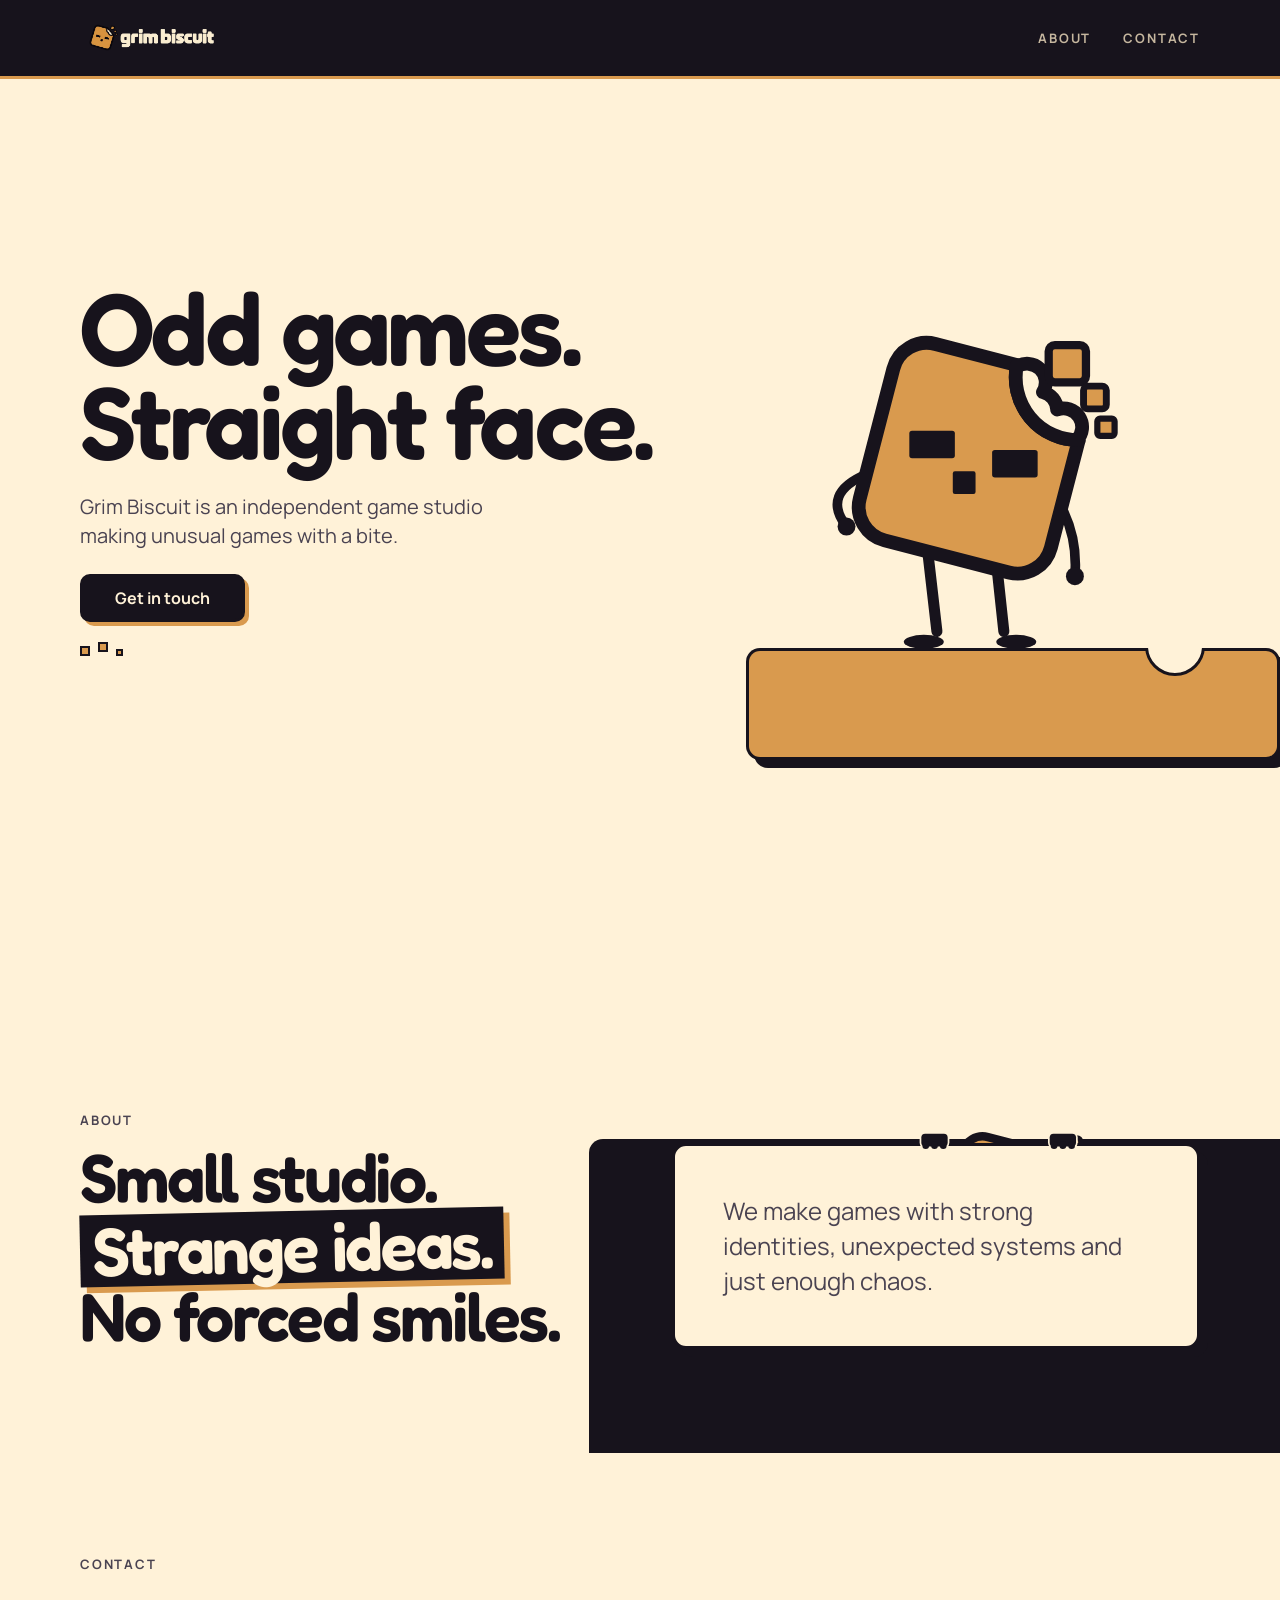
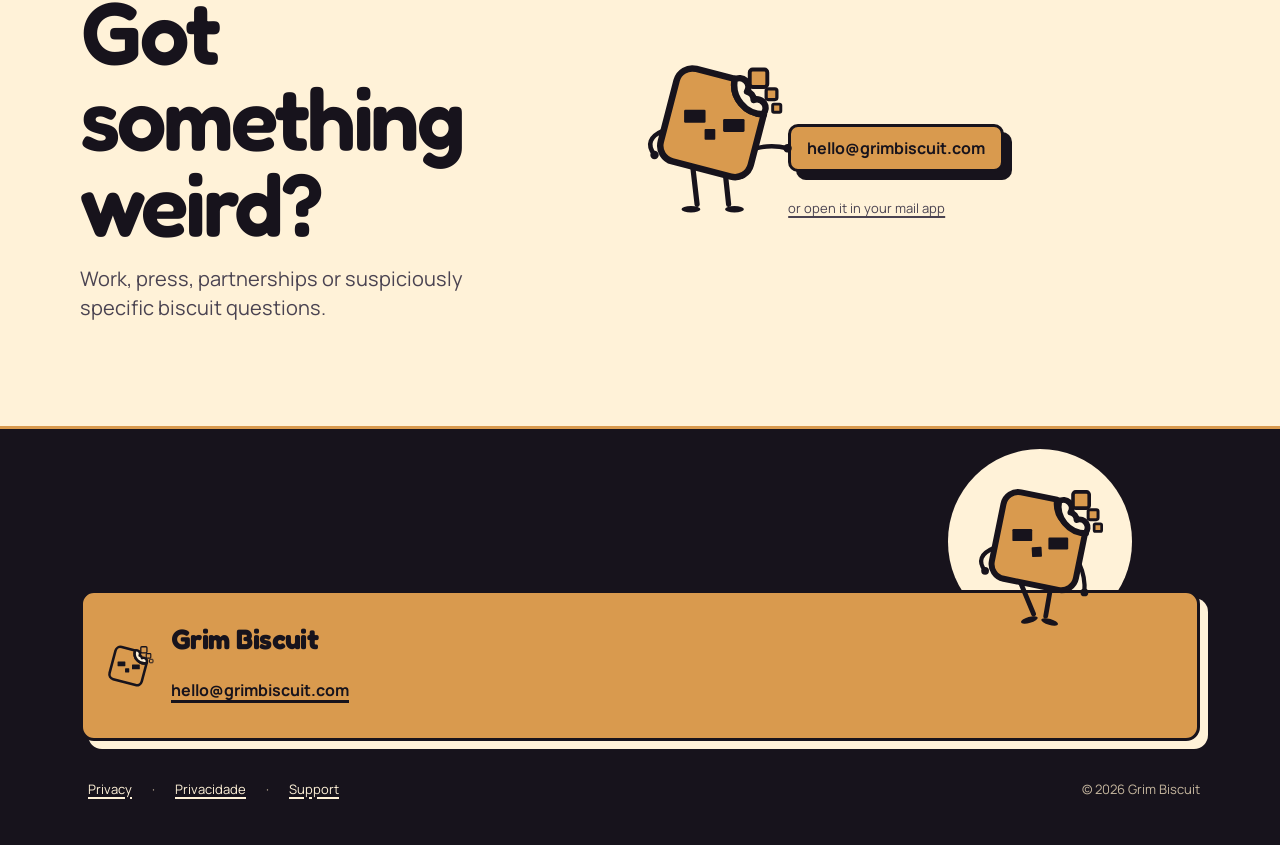
==== commit 03d1d6d1: "Publica site Grim Biscuit" ====
--- a/index.html
+++ b/index.html
@@ -1,2 +1,2 @@
-<!DOCTYPE html><html lang="en" class="display_fb883786-module__F76nvG__variable body_460a41cd-module__pSrDgW__variable"><head><meta charSet="utf-8"/><meta name="viewport" content="width=device-width, initial-scale=1"/><link rel="preload" href="/_next/static/media/Fredoka-s.p.3j9n-jqs50_oa.ttf" as="font" crossorigin="" type="font/ttf"/><link rel="preload" href="/_next/static/media/Manrope-s.p.0nrgw8_4xg_io.ttf" as="font" crossorigin="" type="font/ttf"/><link rel="preload" as="image" href="/brand/logo-wordmark.webp"/><link rel="stylesheet" href="/_next/static/chunks/3dsjnv6c_3pm8.css" data-precedence="next"/><link rel="stylesheet" href="/_next/static/chunks/1qz-jl67hz566.css" data-precedence="next"/><link rel="preload" as="script" fetchPriority="low" href="/_next/static/chunks/3s6nzrbk-8mnv.js"/><script src="/_next/static/chunks/19mx3mg6lkumu.js" async=""></script><script src="/_next/static/chunks/3kmozkq6tgqnz.js" async=""></script><script src="/_next/static/chunks/344n2zhqbh4pn.js" async=""></script><script src="/_next/static/chunks/turbopack-0ol8c8yjy8j3w.js" async=""></script><script src="/_next/static/chunks/0h2qsuyze9ds1.js" async=""></script><script src="/_next/static/chunks/0tefsao1e5sy5.js" async=""></script><script src="/_next/static/chunks/1v02ctvc_kb3v.js" async=""></script><script src="/_next/static/chunks/1h_f3yjgb6d45.js" async=""></script><script src="/_next/static/chunks/2ow43p6tk6yg4.js" async=""></script><title>Grim Biscuit — Odd games. Straight face.</title><meta name="description" content="Grim Biscuit is an independent game studio making unusual games with a bite."/><link rel="manifest" href="/site.webmanifest"/><link rel="canonical" href="https://grimbiscuit.com/"/><meta property="og:title" content="Grim Biscuit — Odd games. Straight face."/><meta property="og:description" content="Grim Biscuit is an independent game studio making unusual games with a bite."/><meta property="og:url" content="https://grimbiscuit.com/"/><meta property="og:site_name" content="Grim Biscuit"/><meta property="og:image" content="https://grimbiscuit.com/brand/og-cover.png"/><meta property="og:image:width" content="1200"/><meta property="og:image:height" content="630"/><meta property="og:image:alt" content="Grim Biscuit"/><meta property="og:type" content="website"/><meta name="twitter:card" content="summary_large_image"/><meta name="twitter:title" content="Grim Biscuit — Odd games. Straight face."/><meta name="twitter:description" content="Grim Biscuit is an independent game studio making unusual games with a bite."/><meta name="twitter:image" content="https://grimbiscuit.com/brand/og-cover.png"/><link rel="icon" href="/favicon.ico"/><link rel="icon" href="/icons/icon-32.png" type="image/png" sizes="32x32"/><link rel="icon" href="/icons/icon-192.png" type="image/png" sizes="192x192"/><link rel="apple-touch-icon" href="/apple-touch-icon.png" sizes="180x180" type="image/png"/><meta name="next-size-adjust" content=""/><script src="/_next/static/chunks/0cz1d0mv5g_q7.js" noModule=""></script></head><body><div hidden=""><!--$--><!--/$--></div><a class="skip-link" href="#main">Skip to content</a><header class="site-header"><div class="site-header__inner container"><a class="site-header__brand" aria-label="Grim Biscuit" href="/"><span class="brand-mark site-header__mark" data-brand-mark="true"><div class="GrimMascot-module__C0FOjG__wrap GrimMascot-module__C0FOjG__mark" data-mascot-state="idle"><svg viewBox="60 92 548 480" class="GrimMascot-module__C0FOjG__svg GrimMascot-module__C0FOjG__back" data-grim-mascot="true" data-mascot-part="back" role="presentation" aria-hidden="true"><g><g id="mascot-body"><g transform="translate(307 332) rotate(14.8)"><path d="M 26.2,-190 A 112 112 0 0 0 190,-84.8 L 190,132 A 58 58 0 0 1 132,190 L -132,190 A 58 58 0 0 1 -190,132 L -190,-132 A 58 58 0 0 1 -132,-190 Z" fill="#D99A4E" stroke="#17131C" stroke-width="29" stroke-linejoin="round"/></g><rect x="266" y="358" width="48" height="48" rx="5" fill="#17131C"/></g><g id="mascot-bite-filling"><g transform="translate(307 332) rotate(14.8)"><path d="M 26.2,-190 A 112 112 0 0 0 190,-84.8 A 112 112 0 0 1 188.3,-83.9 A 40 40 0 0 0 125.1,-126.2 A 40 40 0 0 0 90.8,-148.2 A 40 40 0 0 0 26.1,-188.1 A 112 112 0 0 1 26.2,-190 Z" fill="#FFF2D8" stroke="#17131C" stroke-width="29" stroke-linejoin="round"/></g></g><g id="mascot-eye-left"><g transform="translate(225 308)"><rect x="-44.5" y="-27" width="89" height="54" rx="5" fill="#17131C"/></g></g><g id="mascot-eye-right"><g transform="translate(390 343)"><rect x="-44.5" y="-27" width="89" height="54" rx="5" fill="#17131C"/></g></g><g id="mascot-crumb-1"><rect x="446" y="112" width="70" height="70" rx="12" fill="#D99A4E" stroke="#17131C" stroke-width="15"/></g><g id="mascot-crumb-2"><rect x="508" y="190" width="52" height="52" rx="9" fill="#D99A4E" stroke="#17131C" stroke-width="13"/></g><g id="mascot-crumb-3"><rect x="545" y="255" width="40" height="40" rx="7" fill="#D99A4E" stroke="#17131C" stroke-width="11"/></g></g></svg></div></span><img alt="Grim Biscuit" loading="eager" width="1086" height="362" decoding="async" data-nimg="1" class="site-header__wordmark" style="color:transparent" src="/brand/logo-wordmark.webp"/></a><nav class="site-nav site-nav--desktop" aria-label="Primary navigation"><a href="#games">Games</a><a href="#about">About</a><a href="#contact">Contact</a></nav><button class="menu-toggle" type="button" aria-expanded="false" aria-controls="mobile-navigation" aria-label="Open navigation menu"><span aria-hidden="true"></span><span aria-hidden="true"></span><span aria-hidden="true"></span></button><nav id="mobile-navigation" class="site-nav site-nav--mobile" aria-label="Mobile navigation" aria-hidden="true"><a tabindex="-1" href="#games">Games</a><a tabindex="-1" href="#about">About</a><a tabindex="-1" href="#contact">Contact</a><a class="btn btn-primary" tabindex="-1" href="#games">See our games</a><a class="site-nav__mail" href="mailto:hello@grimbiscuit.com" tabindex="-1">hello@grimbiscuit.com</a></nav></div></header><div class="scroll-progress" aria-hidden="true"><div class="scroll-progress__bar"></div></div><main id="main"><div class="route-transition"><!--$?--><template id="B:0"></template><div class="loading-screen" role="status" aria-label="Loading"><span class="brand-mark loading-screen__mark" data-brand-mark="true"><div class="GrimMascot-module__C0FOjG__wrap GrimMascot-module__C0FOjG__mark" data-mascot-state="loading"><svg viewBox="60 92 548 480" class="GrimMascot-module__C0FOjG__svg GrimMascot-module__C0FOjG__back" data-grim-mascot="true" data-mascot-part="back" role="presentation" aria-hidden="true"><g><g id="mascot-body"><g transform="translate(307 332) rotate(14.8)"><path d="M 26.2,-190 A 112 112 0 0 0 190,-84.8 L 190,132 A 58 58 0 0 1 132,190 L -132,190 A 58 58 0 0 1 -190,132 L -190,-132 A 58 58 0 0 1 -132,-190 Z" fill="#D99A4E" stroke="#17131C" stroke-width="29" stroke-linejoin="round"/></g><rect x="266" y="358" width="48" height="48" rx="5" fill="#17131C"/></g><g id="mascot-bite-filling"><g transform="translate(307 332) rotate(14.8)"><path d="M 26.2,-190 A 112 112 0 0 0 190,-84.8 A 112 112 0 0 1 188.3,-83.9 A 40 40 0 0 0 125.1,-126.2 A 40 40 0 0 0 90.8,-148.2 A 40 40 0 0 0 26.1,-188.1 A 112 112 0 0 1 26.2,-190 Z" fill="#FFF2D8" stroke="#17131C" stroke-width="29" stroke-linejoin="round"/></g></g><g id="mascot-eye-left"><g transform="translate(225 308)"><rect x="-44.5" y="-27" width="89" height="54" rx="5" fill="#17131C"/></g></g><g id="mascot-eye-right"><g transform="translate(390 343)"><rect x="-44.5" y="-27" width="89" height="54" rx="5" fill="#17131C"/></g></g><g id="mascot-crumb-1"><rect x="446" y="112" width="70" height="70" rx="12" fill="#D99A4E" stroke="#17131C" stroke-width="15"/></g><g id="mascot-crumb-2"><rect x="508" y="190" width="52" height="52" rx="9" fill="#D99A4E" stroke="#17131C" stroke-width="13"/></g><g id="mascot-crumb-3"><rect x="545" y="255" width="40" height="40" rx="7" fill="#D99A4E" stroke="#17131C" stroke-width="11"/></g></g></svg></div></span></div><!--/$--></div></main><footer class="site-footer" data-scene="sit"><div class="site-footer__inner container"><div class="sit" style="--m-body-bottom:0.6953125" data-sit="true" data-kicking="false"><span class="moon sit__moon" aria-hidden="true"></span><div class="sit__mascot" aria-hidden="true"><div class="GrimMascot-module__C0FOjG__wrap" data-mascot-state="idle"><svg viewBox="0 0 640 640" class="GrimMascot-module__C0FOjG__svg GrimMascot-module__C0FOjG__back" data-grim-mascot="true" data-mascot-part="back" role="presentation" aria-hidden="true"><g><g id="mascot-leg-left" transform="rotate(-16 255 405)"><path d="M 255,405 L 268,518" fill="none" stroke="#17131C" stroke-width="16" stroke-linecap="round"/><ellipse cx="249" cy="533" rx="29" ry="10" fill="#17131C"/></g><g id="mascot-leg-right" transform="rotate(16 355 425)"><path d="M 355,425 L 365,518" fill="none" stroke="#17131C" stroke-width="16" stroke-linecap="round"/><ellipse cx="383" cy="533" rx="29" ry="10" fill="#17131C"/></g><g id="mascot-arm-left"><path d="M 166,290 Q 100,318 137,366" fill="none" stroke="#17131C" stroke-width="14" stroke-linecap="round"/><circle cx="137" cy="366" r="13" fill="#17131C"/></g><g id="mascot-arm-right"><path d="M 452,345 Q 472,388 468,438" fill="none" stroke="#17131C" stroke-width="14" stroke-linecap="round"/><circle cx="468" cy="438" r="13" fill="#17131C"/></g><g id="mascot-body" transform="rotate(-3 319 267)"><g transform="translate(319 267) rotate(14.5)"><path d="M 29.1,-147 A 91 91 0 0 0 143,-64 L 143,97 A 50 50 0 0 1 93,147 L -93,147 A 50 50 0 0 1 -143,97 L -143,-97 A 50 50 0 0 1 -93,-147 Z" fill="#D99A4E" stroke="#17131C" stroke-width="20" stroke-linejoin="round"/></g><rect x="291" y="286" width="33" height="33" rx="3" fill="#17131C"/></g><g id="mascot-bite-filling"><g transform="translate(319 267) rotate(14.5)"><path d="M 29.1,-147 A 91 91 0 0 0 143,-64 A 91 91 0 0 1 140.2,-63.3 A 27 27 0 0 0 101.6,-99.2 A 27 27 0 0 0 75.4,-118.4 A 27 27 0 0 0 29.3,-144.2 A 91 91 0 0 1 29.1,-147 Z" fill="#FFF2D8" stroke="#17131C" stroke-width="20" stroke-linejoin="round"/></g></g><g id="mascot-eye-left"><g transform="translate(261 247)"><rect x="-33" y="-20" width="66" height="40" rx="4" fill="#17131C"/></g></g><g id="mascot-eye-right"><g transform="translate(381 275)"><rect x="-33" y="-20" width="66" height="40" rx="4" fill="#17131C"/></g></g><g id="mascot-crumb-1"><rect x="430" y="103" width="54" height="54" rx="9" fill="#D99A4E" stroke="#17131C" stroke-width="12"/></g><g id="mascot-crumb-2"><rect x="480.5" y="162.5" width="33" height="33" rx="6" fill="#D99A4E" stroke="#17131C" stroke-width="10"/></g><g id="mascot-crumb-3"><rect x="500.5" y="209.5" width="25" height="25" rx="4" fill="#D99A4E" stroke="#17131C" stroke-width="9"/></g></g></svg></div></div><div class="sit__panel" data-footer-panel="true"><a class="site-footer__mark" aria-label="Grim Biscuit" href="/"><span class="brand-mark" data-brand-mark="true"><div class="GrimMascot-module__C0FOjG__wrap GrimMascot-module__C0FOjG__mark" data-mascot-state="idle"><svg viewBox="60 92 548 480" class="GrimMascot-module__C0FOjG__svg GrimMascot-module__C0FOjG__back" data-grim-mascot="true" data-mascot-part="back" role="presentation" aria-hidden="true"><g><g id="mascot-body"><g transform="translate(307 332) rotate(14.8)"><path d="M 26.2,-190 A 112 112 0 0 0 190,-84.8 L 190,132 A 58 58 0 0 1 132,190 L -132,190 A 58 58 0 0 1 -190,132 L -190,-132 A 58 58 0 0 1 -132,-190 Z" fill="#D99A4E" stroke="#17131C" stroke-width="29" stroke-linejoin="round"/></g><rect x="266" y="358" width="48" height="48" rx="5" fill="#17131C"/></g><g id="mascot-bite-filling"><g transform="translate(307 332) rotate(14.8)"><path d="M 26.2,-190 A 112 112 0 0 0 190,-84.8 A 112 112 0 0 1 188.3,-83.9 A 40 40 0 0 0 125.1,-126.2 A 40 40 0 0 0 90.8,-148.2 A 40 40 0 0 0 26.1,-188.1 A 112 112 0 0 1 26.2,-190 Z" fill="#FFF2D8" stroke="#17131C" stroke-width="29" stroke-linejoin="round"/></g></g><g id="mascot-eye-left"><g transform="translate(225 308)"><rect x="-44.5" y="-27" width="89" height="54" rx="5" fill="#17131C"/></g></g><g id="mascot-eye-right"><g transform="translate(390 343)"><rect x="-44.5" y="-27" width="89" height="54" rx="5" fill="#17131C"/></g></g><g id="mascot-crumb-1"><rect x="446" y="112" width="70" height="70" rx="12" fill="#D99A4E" stroke="#17131C" stroke-width="15"/></g><g id="mascot-crumb-2"><rect x="508" y="190" width="52" height="52" rx="9" fill="#D99A4E" stroke="#17131C" stroke-width="13"/></g><g id="mascot-crumb-3"><rect x="545" y="255" width="40" height="40" rx="7" fill="#D99A4E" stroke="#17131C" stroke-width="11"/></g></g></svg></div></span></a><div class="site-footer__copy"><p class="site-footer__name">Grim Biscuit</p><a class="site-footer__mail" href="mailto:hello@grimbiscuit.com" data-footer-mail="true">hello@grimbiscuit.com</a></div></div></div><div class="site-footer__meta"><p class="site-footer__legal"><a href="/privacy/">Privacy</a><span aria-hidden="true">·</span><a href="/privacidade/">Privacidade</a><span aria-hidden="true">·</span><a href="/support/">Support</a></p><p class="site-footer__copyright">© <!-- -->2026<!-- --> <!-- -->Grim Biscuit</p></div></div></footer><noscript><style>[hidden]{display:block !important}</style></noscript><script type="application/ld+json">{"@context":"https://schema.org","@type":"Organization","name":"Grim Biscuit","url":"https://grimbiscuit.com","logo":"https://grimbiscuit.com/brand/logo-mark.webp","email":"hello@grimbiscuit.com"}</script><script>requestAnimationFrame(function(){$RT=performance.now()});</script><script src="/_next/static/chunks/3s6nzrbk-8mnv.js" id="_R_" async=""></script><div hidden id="S:0"><section class="hero" aria-labelledby="hero-title" data-scene="stage"><div class="hero__inner container"><div class="hero__copy"><div class="reveal" data-reveal="true" style="--reveal-delay:0ms"><h1 id="hero-title"><span>Odd games.</span> <span>Straight face.</span></h1></div><div class="reveal" data-reveal="true" style="--reveal-delay:70ms"><p class="hero__lede lede">Grim Biscuit is an independent game studio making unusual games with a bite.</p></div><div class="reveal hero__cta-reveal" data-reveal="true" style="--reveal-delay:140ms"><div class="magnetic hero__cta-wrap"><a class="btn btn-primary btn--block" href="#games" data-biscuit-cta="true">See our games</a></div></div><div class="reveal hero__motif" data-reveal="true" style="--reveal-delay:210ms"><span class="crumbs" aria-hidden="true"><span></span><span></span><span></span></span></div></div><div class="hero__stage" style="--m-ground:0.8484375" data-stage="true" data-pressed="false"><div class="hero__mascot"><div class="GrimMascot-module__C0FOjG__wrap" data-mascot-state="idle"><svg viewBox="0 0 640 640" class="GrimMascot-module__C0FOjG__svg GrimMascot-module__C0FOjG__back" data-grim-mascot="true" data-mascot-part="back" role="presentation" aria-hidden="true"><g><g id="mascot-leg-left"><path d="M 255,405 L 268,518" fill="none" stroke="#17131C" stroke-width="16" stroke-linecap="round"/><ellipse cx="249" cy="533" rx="29" ry="10" fill="#17131C"/></g><g id="mascot-leg-right"><path d="M 355,425 L 365,518" fill="none" stroke="#17131C" stroke-width="16" stroke-linecap="round"/><ellipse cx="383" cy="533" rx="29" ry="10" fill="#17131C"/></g><g id="mascot-arm-left"><path d="M 166,290 Q 100,318 137,366" fill="none" stroke="#17131C" stroke-width="14" stroke-linecap="round"/><circle cx="137" cy="366" r="13" fill="#17131C"/></g><g id="mascot-arm-right"><path d="M 452,345 Q 472,388 468,438" fill="none" stroke="#17131C" stroke-width="14" stroke-linecap="round"/><circle cx="468" cy="438" r="13" fill="#17131C"/></g><g id="mascot-body"><g transform="translate(319 267) rotate(14.5)"><path d="M 29.1,-147 A 91 91 0 0 0 143,-64 L 143,97 A 50 50 0 0 1 93,147 L -93,147 A 50 50 0 0 1 -143,97 L -143,-97 A 50 50 0 0 1 -93,-147 Z" fill="#D99A4E" stroke="#17131C" stroke-width="20" stroke-linejoin="round"/></g><rect x="291" y="286" width="33" height="33" rx="3" fill="#17131C"/></g><g id="mascot-bite-filling"><g transform="translate(319 267) rotate(14.5)"><path d="M 29.1,-147 A 91 91 0 0 0 143,-64 A 91 91 0 0 1 140.2,-63.3 A 27 27 0 0 0 101.6,-99.2 A 27 27 0 0 0 75.4,-118.4 A 27 27 0 0 0 29.3,-144.2 A 91 91 0 0 1 29.1,-147 Z" fill="#FFF2D8" stroke="#17131C" stroke-width="20" stroke-linejoin="round"/></g></g><g id="mascot-eye-left"><g transform="translate(261 247)"><rect x="-33" y="-20" width="66" height="40" rx="4" fill="#17131C"/></g></g><g id="mascot-eye-right"><g transform="translate(381 275)"><rect x="-33" y="-20" width="66" height="40" rx="4" fill="#17131C"/></g></g><g id="mascot-crumb-1"><rect x="430" y="103" width="54" height="54" rx="9" fill="#D99A4E" stroke="#17131C" stroke-width="12"/></g><g id="mascot-crumb-2"><rect x="480.5" y="162.5" width="33" height="33" rx="6" fill="#D99A4E" stroke="#17131C" stroke-width="10"/></g><g id="mascot-crumb-3"><rect x="500.5" y="209.5" width="25" height="25" rx="4" fill="#D99A4E" stroke="#17131C" stroke-width="9"/></g></g></svg></div></div><div class="hero__slab" aria-hidden="true"><span class="hero__slab-bite"></span></div></div></div></section><section id="games" class="section charcoal-block featured featured--empty" aria-labelledby="featured-title" data-scene="hug"><div class="container featured-empty__inner"><p class="eyebrow featured-empty__eyebrow">Featured game</p><div class="reveal featured-empty__panel" data-reveal="true" style="--reveal-delay:0ms"><div class="hug" style="--m-ledge:0.55" data-hug="true" data-squeezed="false"><span class="moon hug__moon" aria-hidden="true"></span><div class="hug__mascot" aria-hidden="true"><div class="GrimMascot-module__C0FOjG__wrap" data-mascot-state="idle"><svg viewBox="0 0 640 640" class="GrimMascot-module__C0FOjG__svg GrimMascot-module__C0FOjG__back" data-grim-mascot="true" data-mascot-part="back" role="presentation" aria-hidden="true"><g><g id="mascot-leg-left"><path d="M 255,405 L 268,518" fill="none" stroke="#17131C" stroke-width="16" stroke-linecap="round"/><ellipse cx="249" cy="533" rx="29" ry="10" fill="#17131C"/></g><g id="mascot-leg-right"><path d="M 355,425 L 365,518" fill="none" stroke="#17131C" stroke-width="16" stroke-linecap="round"/><ellipse cx="383" cy="533" rx="29" ry="10" fill="#17131C"/></g><g id="mascot-body"><g transform="translate(319 267) rotate(14.5)"><path d="M 29.1,-147 A 91 91 0 0 0 143,-64 L 143,97 A 50 50 0 0 1 93,147 L -93,147 A 50 50 0 0 1 -143,97 L -143,-97 A 50 50 0 0 1 -93,-147 Z" fill="#D99A4E" stroke="#17131C" stroke-width="20" stroke-linejoin="round"/></g><rect x="291" y="286" width="33" height="33" rx="3" fill="#17131C"/></g><g id="mascot-bite-filling"><g transform="translate(319 267) rotate(14.5)"><path d="M 29.1,-147 A 91 91 0 0 0 143,-64 A 91 91 0 0 1 140.2,-63.3 A 27 27 0 0 0 101.6,-99.2 A 27 27 0 0 0 75.4,-118.4 A 27 27 0 0 0 29.3,-144.2 A 91 91 0 0 1 29.1,-147 Z" fill="#FFF2D8" stroke="#17131C" stroke-width="20" stroke-linejoin="round"/></g></g><g id="mascot-eye-left"><g transform="translate(261 247)"><rect x="-33" y="-20" width="66" height="40" rx="4" fill="#17131C"/></g></g><g id="mascot-eye-right"><g transform="translate(381 275)"><rect x="-33" y="-20" width="66" height="40" rx="4" fill="#17131C"/></g></g><g id="mascot-crumb-1"><rect x="430" y="103" width="54" height="54" rx="9" fill="#D99A4E" stroke="#17131C" stroke-width="12"/></g><g id="mascot-crumb-2"><rect x="480.5" y="162.5" width="33" height="33" rx="6" fill="#D99A4E" stroke="#17131C" stroke-width="10"/></g><g id="mascot-crumb-3"><rect x="500.5" y="209.5" width="25" height="25" rx="4" fill="#D99A4E" stroke="#17131C" stroke-width="9"/></g></g></svg><svg viewBox="0 0 640 640" class="GrimMascot-module__C0FOjG__svg GrimMascot-module__C0FOjG__front" data-grim-mascot="true" data-mascot-part="front" role="presentation" aria-hidden="true"><g><g id="mascot-arm-left" transform="rotate(-45 166 290)"><path d="M 166,290 Q 100,318 137,366" fill="none" stroke="#17131C" stroke-width="14" stroke-linecap="round"/><circle cx="137" cy="366" r="13" fill="#17131C"/></g><g id="mascot-arm-right" transform="rotate(34 452 345)"><path d="M 452,345 Q 472,388 468,438" fill="none" stroke="#17131C" stroke-width="14" stroke-linecap="round"/><circle cx="468" cy="438" r="13" fill="#17131C"/></g></g></svg></div></div><div class="hug__panel"><h2 id="featured-title">Games are baking.</h2><p class="featured-empty__copy">Our first game is still in the oven: no screenshots, no fake trailer, no promise with a bite.</p><div class="featured-empty__actions"><span class="badge">Announced</span><a class="btn btn-primary" href="#contact">Get in touch</a></div></div></div></div></div></section><section class="section games-section games-section--planned" aria-labelledby="planned-games-title" data-scene="push"><div class="container"><div class="reveal" data-reveal="true" style="--reveal-delay:0ms"><div class="section-heading"><div><p class="eyebrow">The catalogue</p><h2 id="planned-games-title">The games we are making.</h2></div><p class="section-heading__note">Three titles. No filler.</p></div></div><div class="push" style="--m-ground:0.8484375" data-push="true"><ol class="planned-games-list"><li class="planned-game" data-planned-game="cataplane" data-pushed="false"><div class="planned-game__inner"><div class="planned-game__head"><span class="planned-game__index" aria-hidden="true"><span class="planned-game__bullet"></span></span><h3><a class="planned-game__link" href="/games/cataplane/">Cataplane</a></h3><span class="tag planned-game__status">Announced</span></div><div class="planned-game__art" data-art="cover"><img alt="Cataplane key art" loading="lazy" decoding="async" data-nimg="fill" class="planned-game__cover" style="position:absolute;height:100%;width:100%;left:0;top:0;right:0;bottom:0;color:transparent" src="/games/cataplane/feature.webp"/></div></div></li><li class="planned-game" data-planned-game="folklore" data-pushed="false"><div class="planned-game__inner"><div class="planned-game__head"><span class="planned-game__index" aria-hidden="true"><span class="planned-game__bullet"></span></span><h3><a class="planned-game__link" href="/games/folklore/">Folklore</a></h3><span class="tag planned-game__status">Announced</span></div><div class="planned-game__art" data-art="poster"><div class="poster" aria-hidden="true"><span class="poster__title">Folklore</span><span class="crumbs poster__crumbs"><span></span><span></span><span></span></span></div></div></div></li><li class="planned-game" data-planned-game="sheep-and-cheese" data-pushed="false"><div class="planned-game__inner"><div class="planned-game__head"><span class="planned-game__index" aria-hidden="true"><span class="planned-game__bullet"></span></span><h3><a class="planned-game__link" href="/games/sheep-and-cheese/">Sheep<wbr/>&amp;Cheese</a></h3><span class="tag planned-game__status">Announced</span></div><div class="planned-game__art" data-art="poster"><div class="poster" aria-hidden="true"><span class="poster__title">Sheep&amp;Cheese</span><span class="crumbs poster__crumbs"><span></span><span></span><span></span></span></div></div></div></li></ol><div class="push__mascot" aria-hidden="true"><div class="GrimMascot-module__C0FOjG__wrap" data-mascot-state="idle"><svg viewBox="0 0 640 640" class="GrimMascot-module__C0FOjG__svg GrimMascot-module__C0FOjG__back" data-grim-mascot="true" data-mascot-part="back" role="presentation" aria-hidden="true"><g><g id="mascot-leg-left"><path d="M 255,405 L 268,518" fill="none" stroke="#17131C" stroke-width="16" stroke-linecap="round"/><ellipse cx="249" cy="533" rx="29" ry="10" fill="#17131C"/></g><g id="mascot-leg-right"><path d="M 355,425 L 365,518" fill="none" stroke="#17131C" stroke-width="16" stroke-linecap="round"/><ellipse cx="383" cy="533" rx="29" ry="10" fill="#17131C"/></g><g id="mascot-body"><g transform="translate(319 267) rotate(14.5)"><path d="M 29.1,-147 A 91 91 0 0 0 143,-64 L 143,97 A 50 50 0 0 1 93,147 L -93,147 A 50 50 0 0 1 -143,97 L -143,-97 A 50 50 0 0 1 -93,-147 Z" fill="#D99A4E" stroke="#17131C" stroke-width="20" stroke-linejoin="round"/></g><rect x="291" y="286" width="33" height="33" rx="3" fill="#17131C"/></g><g id="mascot-bite-filling"><g transform="translate(319 267) rotate(14.5)"><path d="M 29.1,-147 A 91 91 0 0 0 143,-64 A 91 91 0 0 1 140.2,-63.3 A 27 27 0 0 0 101.6,-99.2 A 27 27 0 0 0 75.4,-118.4 A 27 27 0 0 0 29.3,-144.2 A 91 91 0 0 1 29.1,-147 Z" fill="#FFF2D8" stroke="#17131C" stroke-width="20" stroke-linejoin="round"/></g></g><g id="mascot-eye-left"><g transform="translate(261 247)"><rect x="-33" y="-20" width="66" height="40" rx="4" fill="#17131C"/></g></g><g id="mascot-eye-right"><g transform="translate(381 275)"><rect x="-33" y="-20" width="66" height="40" rx="4" fill="#17131C"/></g></g><g id="mascot-crumb-1"><rect x="430" y="103" width="54" height="54" rx="9" fill="#D99A4E" stroke="#17131C" stroke-width="12"/></g><g id="mascot-crumb-2"><rect x="480.5" y="162.5" width="33" height="33" rx="6" fill="#D99A4E" stroke="#17131C" stroke-width="10"/></g><g id="mascot-crumb-3"><rect x="500.5" y="209.5" width="25" height="25" rx="4" fill="#D99A4E" stroke="#17131C" stroke-width="9"/></g></g></svg><svg viewBox="0 0 640 640" class="GrimMascot-module__C0FOjG__svg GrimMascot-module__C0FOjG__front" data-grim-mascot="true" data-mascot-part="front" role="presentation" aria-hidden="true"><g><g id="mascot-arm-left"><path d="M 166,290 L 112.5,430.1" fill="none" stroke="#17131C" stroke-width="14" stroke-linecap="round"/><circle cx="112.5" cy="430.1" r="13" fill="#17131C"/></g><g id="mascot-arm-right"><path d="M 452,345 L 477.4,492.8" fill="none" stroke="#17131C" stroke-width="14" stroke-linecap="round"/><circle cx="477.4" cy="492.8" r="13" fill="#17131C"/></g></g></svg></div></div></div></div></section><section id="about" class="section about" aria-labelledby="about-title" data-scene="hang"><div class="container about__inner"><div class="reveal about__head" data-reveal="true" style="--reveal-delay:0ms"><p class="eyebrow">About</p><h2 id="about-title" class="about__title"><span>Small studio.</span> <span class="about__hl">Strange ideas.</span> <span>No forced smiles.</span></h2></div><div class="hang" style="--m-ledge:0.5578125" data-hang="true" data-ducked="false"><div class="hang__mascot" aria-hidden="true"><div class="GrimMascot-module__C0FOjG__wrap" data-mascot-state="peek"><svg viewBox="0 0 640 640" class="GrimMascot-module__C0FOjG__svg GrimMascot-module__C0FOjG__back" data-grim-mascot="true" data-mascot-part="back" role="presentation" aria-hidden="true"><g transform="translate(0 288)"><g id="mascot-leg-left"><path d="M 255,405 L 268,518" fill="none" stroke="#17131C" stroke-width="16" stroke-linecap="round"/><ellipse cx="249" cy="533" rx="29" ry="10" fill="#17131C"/></g><g id="mascot-leg-right"><path d="M 355,425 L 365,518" fill="none" stroke="#17131C" stroke-width="16" stroke-linecap="round"/><ellipse cx="383" cy="533" rx="29" ry="10" fill="#17131C"/></g><g id="mascot-body"><g transform="translate(319 267) rotate(14.5)"><path d="M 29.1,-147 A 91 91 0 0 0 143,-64 L 143,97 A 50 50 0 0 1 93,147 L -93,147 A 50 50 0 0 1 -143,97 L -143,-97 A 50 50 0 0 1 -93,-147 Z" fill="#D99A4E" stroke="#17131C" stroke-width="20" stroke-linejoin="round"/></g><rect x="291" y="286" width="33" height="33" rx="3" fill="#17131C"/></g><g id="mascot-bite-filling"><g transform="translate(319 267) rotate(14.5)"><path d="M 29.1,-147 A 91 91 0 0 0 143,-64 A 91 91 0 0 1 140.2,-63.3 A 27 27 0 0 0 101.6,-99.2 A 27 27 0 0 0 75.4,-118.4 A 27 27 0 0 0 29.3,-144.2 A 91 91 0 0 1 29.1,-147 Z" fill="#FFF2D8" stroke="#17131C" stroke-width="20" stroke-linejoin="round"/></g></g><g id="mascot-eye-left"><g transform="translate(261 247)"><rect x="-33" y="-20" width="66" height="40" rx="4" fill="#17131C"/></g></g><g id="mascot-eye-right"><g transform="translate(381 275)"><rect x="-33" y="-20" width="66" height="40" rx="4" fill="#17131C"/></g></g><g id="mascot-crumb-1"><rect x="430" y="103" width="54" height="54" rx="9" fill="#D99A4E" stroke="#17131C" stroke-width="12"/></g><g id="mascot-crumb-2"><rect x="480.5" y="162.5" width="33" height="33" rx="6" fill="#D99A4E" stroke="#17131C" stroke-width="10"/></g><g id="mascot-crumb-3"><rect x="500.5" y="209.5" width="25" height="25" rx="4" fill="#D99A4E" stroke="#17131C" stroke-width="9"/></g></g></svg><svg viewBox="0 0 640 640" class="GrimMascot-module__C0FOjG__svg GrimMascot-module__C0FOjG__front" data-grim-mascot="true" data-mascot-part="front" role="presentation" aria-hidden="true"><g transform="translate(0 38.4)"><g id="mascot-hand-left" transform="translate(140 350)"><rect x="-35" y="-19" width="70" height="38" rx="13" fill="#FFF2D8"/><rect x="-32.5" y="3" width="23.7" height="22" rx="11.8" fill="#FFF2D8"/><rect x="-11.8" y="3" width="23.7" height="22" rx="11.8" fill="#FFF2D8"/><rect x="8.8" y="3" width="23.7" height="22" rx="11.8" fill="#FFF2D8"/><rect x="-31" y="-15" width="62" height="30" rx="9" fill="#17131C"/><rect x="-28.5" y="3" width="15.7" height="18" rx="7.8" fill="#17131C"/><rect x="-7.8" y="3" width="15.7" height="18" rx="7.8" fill="#17131C"/><rect x="12.8" y="3" width="15.7" height="18" rx="7.8" fill="#17131C"/></g><g id="mascot-hand-right" transform="translate(442 350)"><rect x="-35" y="-19" width="70" height="38" rx="13" fill="#FFF2D8"/><rect x="-32.5" y="3" width="23.7" height="22" rx="11.8" fill="#FFF2D8"/><rect x="-11.8" y="3" width="23.7" height="22" rx="11.8" fill="#FFF2D8"/><rect x="8.8" y="3" width="23.7" height="22" rx="11.8" fill="#FFF2D8"/><rect x="-31" y="-15" width="62" height="30" rx="9" fill="#17131C"/><rect x="-28.5" y="3" width="15.7" height="18" rx="7.8" fill="#17131C"/><rect x="-7.8" y="3" width="15.7" height="18" rx="7.8" fill="#17131C"/><rect x="12.8" y="3" width="15.7" height="18" rx="7.8" fill="#17131C"/></g></g></svg></div></div><div class="hang__card"><p class="lede about__lede">We make games with strong identities, unexpected systems and just enough chaos.</p></div></div></div></section><section id="contact" class="section contact" aria-labelledby="contact-title" data-scene="hold"><div class="container contact__inner"><div class="reveal contact__copy" data-reveal="true" style="--reveal-delay:0ms"><p class="eyebrow">Contact</p><h2 id="contact-title">Got something weird?</h2><p class="lede">Work, press, partnerships or suspiciously specific biscuit questions.</p></div><div class="hold" style="--m-hand:0.5390625;--m-hand-x:0.8740098555417323;--m-ground:0.8484375" data-hold="true" data-tugged="false"><div class="hold__mascot" aria-hidden="true"><div class="GrimMascot-module__C0FOjG__wrap" data-mascot-state="idle"><svg viewBox="0 0 640 640" class="GrimMascot-module__C0FOjG__svg GrimMascot-module__C0FOjG__back" data-grim-mascot="true" data-mascot-part="back" role="presentation" aria-hidden="true"><g><g id="mascot-leg-left"><path d="M 255,405 L 268,518" fill="none" stroke="#17131C" stroke-width="16" stroke-linecap="round"/><ellipse cx="249" cy="533" rx="29" ry="10" fill="#17131C"/></g><g id="mascot-leg-right"><path d="M 355,425 L 365,518" fill="none" stroke="#17131C" stroke-width="16" stroke-linecap="round"/><ellipse cx="383" cy="533" rx="29" ry="10" fill="#17131C"/></g><g id="mascot-arm-left"><path d="M 166,290 Q 100,318 137,366" fill="none" stroke="#17131C" stroke-width="14" stroke-linecap="round"/><circle cx="137" cy="366" r="13" fill="#17131C"/></g><g id="mascot-arm-right"><path d="M 452,345 Q 472,388 468,438" fill="none" stroke="#17131C" stroke-width="14" stroke-linecap="round"/><circle cx="468" cy="438" r="13" fill="#17131C"/></g><g id="mascot-body"><g transform="translate(319 267) rotate(14.5)"><path d="M 29.1,-147 A 91 91 0 0 0 143,-64 L 143,97 A 50 50 0 0 1 93,147 L -93,147 A 50 50 0 0 1 -143,97 L -143,-97 A 50 50 0 0 1 -93,-147 Z" fill="#D99A4E" stroke="#17131C" stroke-width="20" stroke-linejoin="round"/></g><rect x="291" y="286" width="33" height="33" rx="3" fill="#17131C"/></g><g id="mascot-bite-filling"><g transform="translate(319 267) rotate(14.5)"><path d="M 29.1,-147 A 91 91 0 0 0 143,-64 A 91 91 0 0 1 140.2,-63.3 A 27 27 0 0 0 101.6,-99.2 A 27 27 0 0 0 75.4,-118.4 A 27 27 0 0 0 29.3,-144.2 A 91 91 0 0 1 29.1,-147 Z" fill="#FFF2D8" stroke="#17131C" stroke-width="20" stroke-linejoin="round"/></g></g><g id="mascot-eye-left"><g transform="translate(261 247)"><rect x="-33" y="-20" width="66" height="40" rx="4" fill="#17131C"/></g></g><g id="mascot-eye-right"><g transform="translate(381 275)"><rect x="-33" y="-20" width="66" height="40" rx="4" fill="#17131C"/></g></g><g id="mascot-crumb-1"><rect x="430" y="103" width="54" height="54" rx="9" fill="#D99A4E" stroke="#17131C" stroke-width="12"/></g><g id="mascot-crumb-2"><rect x="480.5" y="162.5" width="33" height="33" rx="6" fill="#D99A4E" stroke="#17131C" stroke-width="10"/></g><g id="mascot-crumb-3"><rect x="500.5" y="209.5" width="25" height="25" rx="4" fill="#D99A4E" stroke="#17131C" stroke-width="9"/></g></g></svg></div></div><div class="hold__button"><button type="button" class="btn btn-accent btn--block" data-biscuit-cta="true" data-contact-cta="true">hello@grimbiscuit.com</button><span class="visually-hidden" role="status" aria-live="polite"></span><a class="contact__mailto" href="mailto:hello@grimbiscuit.com">or open it in your mail app</a></div></div></div></section><!--$--><!--/$--></div><script>$RB=[];$RV=function(a){$RT=performance.now();for(var b=0;b<a.length;b+=2){var c=a[b],e=a[b+1];null!==e.parentNode&&e.parentNode.removeChild(e);var f=c.parentNode;if(f){var g=c.previousSibling,h=0;do{if(c&&8===c.nodeType){var d=c.data;if("/$"===d||"/&"===d)if(0===h)break;else h--;else"$"!==d&&"$?"!==d&&"$~"!==d&&"$!"!==d&&"&"!==d||h++}d=c.nextSibling;f.removeChild(c);c=d}while(c);for(;e.firstChild;)f.insertBefore(e.firstChild,c);g.data="$";g._reactRetry&&requestAnimationFrame(g._reactRetry)}}a.length=0};
-$RC=function(a,b){if(b=document.getElementById(b))(a=document.getElementById(a))?(a.previousSibling.data="$~",$RB.push(a,b),2===$RB.length&&("number"!==typeof $RT?requestAnimationFrame($RV.bind(null,$RB)):(a=performance.now(),setTimeout($RV.bind(null,$RB),2300>a&&2E3<a?2300-a:$RT+300-a)))):b.parentNode.removeChild(b)};$RC("B:0","S:0")</script><script>(self.__next_f=self.__next_f||[]).push([0])</script><script>self.__next_f.push([1,"1:I[39756,[\"/_next/static/chunks/0h2qsuyze9ds1.js\",\"/_next/static/chunks/0tefsao1e5sy5.js\",\"/_next/static/chunks/1v02ctvc_kb3v.js\"],\"LoadingBoundaryProvider\"]\n2:I[46508,[\"/_next/static/chunks/0h2qsuyze9ds1.js\",\"/_next/static/chunks/0tefsao1e5sy5.js\",\"/_next/static/chunks/1v02ctvc_kb3v.js\"],\"BrandMark\"]\n3:\"$Sreact.fragment\"\n4:I[36852,[\"/_next/static/chunks/0h2qsuyze9ds1.js\",\"/_next/static/chunks/0tefsao1e5sy5.js\",\"/_next/static/chunks/1v02ctvc_kb3v.js\"],\"SiteHeader\"]\n5:I[46083,[\"/_next/static/chunks/0h2qsuyze9ds1.js\",\"/_next/static/chunks/0tefsao1e5sy5.js\",\"/_next/static/chunks/1v02ctvc_kb3v.js\"],\"ScrollProgress\"]\n6:I[76902,[\"/_next/static/chunks/0h2qsuyze9ds1.js\",\"/_next/static/chunks/0tefsao1e5sy5.js\",\"/_next/static/chunks/1v02ctvc_kb3v.js\"],\"RouteTransition\"]\n7:I[39756,[\"/_next/static/chunks/0h2qsuyze9ds1.js\",\"/_next/static/chunks/0tefsao1e5sy5.js\",\"/_next/static/chunks/1v02ctvc_kb3v.js\"],\"default\"]\n8:I[37457,[\"/_next/static/chunks/0h2qsuyze9ds1.js\",\"/_next/static/chunks/0tefsao1e5sy5.js\",\"/_next/static/chunks/1v02ctvc_kb3v.js\"],\"default\"]\n9:I[29800,[\"/_next/static/chunks/0h2qsuyze9ds1.js\",\"/_next/static/chunks/0tefsao1e5sy5.js\",\"/_next/static/chunks/1v02ctvc_kb3v.js\",\"/_next/static/chunks/1h_f3yjgb6d45.js\"],\"NotFoundScene\"]\na:I[8745,[\"/_next/static/chunks/0h2qsuyze9ds1.js\",\"/_next/static/chunks/0tefsao1e5sy5.js\",\"/_next/static/chunks/1v02ctvc_kb3v.js\"],\"SiteFooter\"]\nc:I[32177,[\"/_next/static/chunks/0h2qsuyze9ds1.js\",\"/_next/static/chunks/0tefsao1e5sy5.js\",\"/_next/static/chunks/1v02ctvc_kb3v.js\",\"/_next/static/chunks/2ow43p6tk6yg4.js\"],\"Hero\"]\nd:I[96199,[\"/_next/static/chunks/0h2qsuyze9ds1.js\",\"/_next/static/chunks/0tefsao1e5sy5.js\",\"/_next/static/chunks/1v02ctvc_kb3v.js\",\"/_next/static/chunks/2ow43p6tk6yg4.js\"],\"Reveal\"]\ne:I[68171,[\"/_next/static/chunks/0h2qsuyze9ds1.js\",\"/_next/static/chunks/0tefsao1e5sy5.js\",\"/_next/static/chunks/1v02ctvc_kb3v.js\",\"/_next/static/chunks/2ow43p6tk6yg4.js\"],\"HugScene\"]\nf:I[22016,[\"/_next/static/chunks/0h2qsuyze9ds1.js\",\"/_next/static/chunks/0tefsao1e5sy5.js\",\"/_next/static/chunks/1v02ctvc_kb3v.js\",\"/_next/static/chunks/2ow43p6tk6yg4.js\"],\"\"]\n10:I[84081,[\"/_next/static/chunks/0h2qsuyze9ds1.js\",\"/_next/static/chunks/0tefsao1e5sy5.js\",\"/_next/static/chunks/1v02ctvc_kb3v.js\",\"/_next/static/chunks/2ow43p6tk6yg4.js\"],\"PlannedCatalog\"]\n11:I[75543,[\"/_next/static/chunks/0h2qsuyze9ds1.js\",\"/_next/static/chunks/0tefsao1e5sy5.js\",\"/_next/static/chunks/1v02ctvc_kb3v.js\",\"/_next/static/chunks/2ow43p6tk6yg4.js\"],\"AboutSection\"]\n12:I[17683,[\"/_next/static/chunks/0h2qsuyze9ds1.js\",\"/_next/static/chunks/0tefsao1e5sy5.js\",\"/_next/static/chunks/1v02ctvc_kb3v.js\",\"/_next/static/chunks/2ow43p6tk6yg4.js\"],\"ContactSection\"]\n13:I[97367,[\"/_next/static/chunks/0h2qsuyze9ds1.js\",\"/_next/static/chunks/0tefsao1e5sy5.js\",\"/_next/static/chunks/1v02ctvc_kb3v.js\"],\"OutletBoundary\"]\n14:\"$Sreact.suspense\"\n16:I[97367,[\"/_next/static/chunks/0h2qsuyze9ds1.js\",\"/_next/static/chunks/0tefsao1e5sy5.js\",\"/_next/static/chunks/1v02ctvc_kb3v.js\"],\"ViewportBoundary\"]\n18:I[97367,[\"/_next/static/chunks/0h2qsuyze9ds1.js\",\"/_next/static/chunks/0tefsao1e5sy5.js\",\"/_next/static/chunks/1v02ctvc_kb3v.js\"],\"MetadataBoundary\"]\n1a:I[68027,[\"/_next/static/chunks/0h2qsuyze9ds1.js\",\"/_next/static/chunks/0tefsao1e5sy5.js\",\"/_next/static/chunks/1v02ctvc_kb3v.js\"],\"default\",1]\n:HL[\"/_next/static/chunks/3dsjnv6c_3pm8.css\",\"style\"]\n:HL[\"/_next/static/chunks/1qz-jl67hz566.css\",\"style\"]\n:HL[\"/_next/static/media/Fredoka-s.p.3j9n-jqs50_oa.ttf\",\"font\",{\"crossOrigin\":\"\",\"type\":\"font/ttf\"}]\n:HL[\"/_next/static/media/Manrope-s.p.0nrgw8_4xg_io.ttf\",\"font\",{\"crossOrigin\":\"\",\"type\":\"font/ttf\"}]\nb:[\"$\",\"style\",null,{\"children\":\"[hidden]{display:block !important}\"}]\n0:{\"P\":null,\"c\":[\"\",\"\"],\"q\":\"\",\"i\":false,\"f\":[[[\"\",{\"children\":[\"__PAGE__\",{},\"$undefined\",\"$undefined\",4608]},\"$undefined\",\"$undefined\",4628],[[\"$\",\"$L1\",null,{\"loading\":[[\"$\",\"div\",\"l\",{\"className\":\"loading-screen\",\"role\":\"status\",\"aria-label\":\"Loading\",\"children\":[\"$\",\"$L2\",null,{\"className\":\"loading-screen__mark\",\"loading\":true}]}],[],null],\"children\":[\"$\",\"$3\",\"c\",{\"children\":[[[\"$\",\"link\",\"0\",{\"rel\":\"stylesheet\",\"href\":\"/_next/static/chunks/3dsjnv6c_3pm8.css\",\"precedence\":\"next\",\"crossOrigin\":\"$undefined\",\"nonce\":\"$undefined\"}],[\"$\",\"link\",\"1\",{\"rel\":\"stylesheet\",\"href\":\"/_next/static/chunks/1qz-jl67hz566.css\",\"precedence\":\"next\",\"crossOrigin\":\"$undefined\",\"nonce\":\"$undefined\"}],[\"$\",\"script\",\"script-0\",{\"src\":\"/_next/static/chunks/0h2qsuyze9ds1.js\",\"async\":true,\"nonce\":\"$undefined\"}],[\"$\",\"script\",\"script-1\",{\"src\":\"/_next/static/chunks/0tefsao1e5sy5.js\",\"async\":true,\"nonce\":\"$undefined\"}],[\"$\",\"script\",\"script-2\",{\"src\":\"/_next/static/chunks/1v02ctvc_kb3v.js\",\"async\":true,\"nonce\":\"$undefined\"}]],[\"$\",\"html\",null,{\"lang\":\"en\",\"className\":\"display_fb883786-module__F76nvG__variable body_460a41cd-module__pSrDgW__variable\",\"children\":[\"$\",\"body\",null,{\"children\":[[\"$\",\"a\",null,{\"className\":\"skip-link\",\"href\":\"#main\",\"children\":\"Skip to content\"}],[\"$\",\"$L4\",null,{}],[\"$\",\"$L5\",null,{}],[\"$\",\"main\",null,{\"id\":\"main\",\"children\":[\"$\",\"$L6\",null,{\"children\":[\"$\",\"$L7\",null,{\"parallelRouterKey\":\"children\",\"error\":\"$undefined\",\"errorStyles\":\"$undefined\",\"errorScripts\":\"$undefined\",\"template\":[\"$\",\"$L8\",null,{}],\"templateStyles\":\"$undefined\",\"templateScripts\":\"$undefined\",\"notFound\":[[\"$\",\"$L9\",null,{}],[]],\"forbidden\":\"$undefined\",\"unauthorized\":\"$undefined\"}]}]}],[\"$\",\"$La\",null,{}],[\"$\",\"noscript\",null,{\"children\":\"$b\"}],[\"$\",\"script\",null,{\"type\":\"application/ld+json\",\"dangerouslySetInnerHTML\":{\"__html\":\"{\\\"@context\\\":\\\"https://schema.org\\\",\\\"@type\\\":\\\"Organization\\\",\\\"name\\\":\\\"Grim Biscuit\\\",\\\"url\\\":\\\"https://grimbiscuit.com\\\",\\\"logo\\\":\\\"https://grimbiscuit.com/brand/logo-mark.webp\\\",\\\"email\\\":\\\"hello@grimbiscuit.com\\\"}\"}}]]}]}]]}]}],{\"children\":[[\"$\",\"$3\",\"c\",{\"children\":[[[\"$\",\"$Lc\",null,{}],[\"$\",\"section\",null,{\"id\":\"games\",\"className\":\"section charcoal-block featured featured--empty\",\"aria-labelledby\":\"featured-title\",\"data-scene\":\"hug\",\"children\":[\"$\",\"div\",null,{\"className\":\"container featured-empty__inner\",\"children\":[[\"$\",\"p\",null,{\"className\":\"eyebrow featured-empty__eyebrow\",\"children\":\"Featured game\"}],[\"$\",\"$Ld\",null,{\"className\":\"featured-empty__panel\",\"children\":[\"$\",\"$Le\",null,{\"children\":[[\"$\",\"h2\",null,{\"id\":\"featured-title\",\"children\":\"Games are baking.\"}],[\"$\",\"p\",null,{\"className\":\"featured-empty__copy\",\"children\":\"Our first game is still in the oven: no screenshots, no fake trailer, no promise with a bite.\"}],[\"$\",\"div\",null,{\"className\":\"featured-empty__actions\",\"children\":[[\"$\",\"span\",null,{\"className\":\"badge\",\"children\":\"Announced\"}],[\"$\",\"$Lf\",null,{\"className\":\"btn btn-primary\",\"href\":\"#contact\",\"children\":\"Get in touch\"}]]}]]}]}]]}]}],[\"$\",\"$L10\",null,{}],[\"$\",\"$L11\",null,{}],[\"$\",\"$L12\",null,{}]],[[\"$\",\"script\",\"script-0\",{\"src\":\"/_next/static/chunks/2ow43p6tk6yg4.js\",\"async\":true,\"nonce\":\"$undefined\"}]],[\"$\",\"$L13\",null,{\"children\":[\"$\",\"$14\",null,{\"name\":\"Next.MetadataOutlet\",\"children\":\"$@15\"}]}]]}],{},null,false,null]},null,false,null],[\"$\",\"$3\",\"h\",{\"children\":[null,[\"$\",\"$L16\",null,{\"children\":\"$L17\"}],[\"$\",\"div\",null,{\"hidden\":true,\"children\":[\"$\",\"$L18\",null,{\"children\":[\"$\",\"$14\",null,{\"name\":\"Next.Metadata\",\"children\":\"$L19\"}]}]}],[\"$\",\"meta\",null,{\"name\":\"next-size-adjust\",\"content\":\"\"}]]}],false]],\"m\":\"$undefined\",\"G\":[\"$1a\",[[\"$\",\"link\",\"0\",{\"rel\":\"stylesheet\",\"href\":\"/_next/static/chunks/3dsjnv6c_3pm8.css\",\"precedence\":\"next\",\"crossOrigin\":\"$undefined\",\"nonce\":\"$undefined\"}],[\"$\",\"link\",\"1\",{\"rel\":\"stylesheet\",\"href\":\"/_next/static/chunks/1qz-jl67hz566.css\",\"precedence\":\"next\",\"crossOrigin\":\"$undefined\",\"nonce\":\"$undefined\"}]]],\"S\":true,\"h\":null,\"r\":\"$undefined\",\"s\":\"$undefined\",\"a\":\"$undefined\",\"l\":\"$undefined\",\"p\":\"$undefined\",\"d\":\"$undefined\",\"b\":\"Smp5VzzdtzpMSg2KYlQTc\"}\n17:[[\"$\",\"meta\",\"0\",{\"charSet\":\"utf-8\"}],[\"$\",\"meta\",\"1\",{\"name\":\"viewport\",\"content\":\"width=device-width, initial-scale=1\"}]]\n1b:I[27201,[\"/_next/static/chunks/0h2qsuyze9ds1.js\",\"/_next/static/chunks/0tefsao1e5sy5.js\",\"/_next/static/chunks/1v02ctvc_kb3v.js\"],\"IconMark\"]\n15:null\n19:[[\"$\",\"title\",\"0\",{\"children\":\"Grim Biscuit — Odd games. Straight face.\"}],[\"$\",\"meta\",\"1\",{\"name\":\"description\",\"content\":\"Grim Biscuit is an independent game studio making unusual games with a bite.\"}],[\"$\",\"link\",\"2\",{\"rel\":\"manifest\",\"href\":\"/site.webmanifest\",\"crossOrigin\":\"$undefined\"}],[\"$\",\"link\",\"3\",{\"rel\":\"canonical\",\"href\":\"https://grimbiscuit.com/\"}],[\"$\",\"meta\",\"4\",{\"property\":\"og:title\",\"content\":\"Grim Biscuit — Odd games. Straight face.\"}],[\"$\",\"meta\",\"5\",{\"property\":\"og:description\",\"content\":\"Grim Biscuit is an independent game studio making unusual games with a bite.\"}],[\"$\",\"meta\",\"6\",{\"property\":\"og:url\",\"content\":\"https://grimbiscuit.com/\"}],[\"$\",\"meta\",\"7\",{\"property\":\"og:site_name\",\"content\":\"Grim Biscuit\"}],[\"$\",\"meta\",\"8\",{\"property\":\"og:image\",\"content\":\"https://grimbiscuit.com/brand/og-cover.png\"}],[\"$\",\"meta\",\"9\",{\"property\":\"og:image:width\",\"content\":\"1200\"}],[\"$\",\"meta\",\"10\",{\"property\":\"og:image:height\",\"content\":\"630\"}],[\"$\",\"meta\",\"11\",{\"property\":\"og:image:alt\",\"content\":\"Grim Biscuit\"}],[\"$\",\"meta\",\"12\",{\"property\":\"og:type\",\"content\":\"website\"}],[\"$\",\"meta\",\"13\",{\"name\":\"twitter:card\",\"content\":\"summary_large_image\"}],[\"$\",\"meta\",\"14\",{\"name\":\"twitter:title\",\"content\":\"Grim Biscuit — Odd games. Straight face.\"}],[\"$\",\"meta\",\"15\",{\"name\":\"twitter:description\",\"content\":\"Grim Biscuit is an independent game studio making unusual games with a bite.\"}],[\"$\",\"meta\",\"16\",{\"name\":\"twitter:image\",\"content\":\"https://grimbiscuit.com/brand/og-cover.png\"}],[\"$\",\"link\",\"17\",{\"rel\":\"icon\",\"href\":\"/favicon.ico\"}],[\"$\",\"link\",\"18\",{\"rel\":\"icon\",\"href\":\"/icons/icon-32.png\",\"type\":\"image/png\",\"sizes\":\"32x32\"}],[\"$\",\"link\",\"19\",{\"rel\":\"icon\",\"href\":\"/icons/icon-192.png\",\"type\":\"image/png\",\"sizes\":\"192x192\"}],[\"$\",\"link\",\"20\",{\"rel\":\"apple-touch-icon\",\"href\":\"/apple-touch-icon.png\",\"sizes\":\"180x180\",\"type\":\"image/png\"}],[\"$\",\"$L1b\",\"21\",{}]]\n"])</script></body></html>+<!DOCTYPE html><html lang="en" class="display_fb883786-module__F76nvG__variable body_460a41cd-module__pSrDgW__variable"><head><meta charSet="utf-8"/><meta name="viewport" content="width=device-width, initial-scale=1"/><link rel="preload" href="/_next/static/media/Fredoka-s.p.3j9n-jqs50_oa.ttf" as="font" crossorigin="" type="font/ttf"/><link rel="preload" href="/_next/static/media/Manrope-s.p.0nrgw8_4xg_io.ttf" as="font" crossorigin="" type="font/ttf"/><link rel="preload" as="image" href="/brand/logo-wordmark.webp"/><link rel="stylesheet" href="/_next/static/chunks/3dsjnv6c_3pm8.css" data-precedence="next"/><link rel="stylesheet" href="/_next/static/chunks/34tfysfq8cwx8.css" data-precedence="next"/><link rel="preload" as="script" fetchPriority="low" href="/_next/static/chunks/3s6nzrbk-8mnv.js"/><script src="/_next/static/chunks/19mx3mg6lkumu.js" async=""></script><script src="/_next/static/chunks/3kmozkq6tgqnz.js" async=""></script><script src="/_next/static/chunks/344n2zhqbh4pn.js" async=""></script><script src="/_next/static/chunks/turbopack-0ol8c8yjy8j3w.js" async=""></script><script src="/_next/static/chunks/0h2qsuyze9ds1.js" async=""></script><script src="/_next/static/chunks/3m96vzd02iewo.js" async=""></script><script src="/_next/static/chunks/1aix9hscuo9b8.js" async=""></script><script src="/_next/static/chunks/1h_f3yjgb6d45.js" async=""></script><script src="/_next/static/chunks/2z7y_afep4kcl.js" async=""></script><title>Grim Biscuit — Odd games. Straight face.</title><meta name="description" content="Grim Biscuit is an independent game studio making unusual games with a bite."/><link rel="manifest" href="/site.webmanifest"/><link rel="canonical" href="https://grimbiscuit.com/"/><meta property="og:title" content="Grim Biscuit — Odd games. Straight face."/><meta property="og:description" content="Grim Biscuit is an independent game studio making unusual games with a bite."/><meta property="og:url" content="https://grimbiscuit.com/"/><meta property="og:site_name" content="Grim Biscuit"/><meta property="og:image" content="https://grimbiscuit.com/brand/og-cover.png"/><meta property="og:image:width" content="1200"/><meta property="og:image:height" content="630"/><meta property="og:image:alt" content="Grim Biscuit"/><meta property="og:type" content="website"/><meta name="twitter:card" content="summary_large_image"/><meta name="twitter:title" content="Grim Biscuit — Odd games. Straight face."/><meta name="twitter:description" content="Grim Biscuit is an independent game studio making unusual games with a bite."/><meta name="twitter:image" content="https://grimbiscuit.com/brand/og-cover.png"/><link rel="icon" href="/favicon.ico"/><link rel="icon" href="/icons/icon-32.png" type="image/png" sizes="32x32"/><link rel="icon" href="/icons/icon-192.png" type="image/png" sizes="192x192"/><link rel="apple-touch-icon" href="/apple-touch-icon.png" sizes="180x180" type="image/png"/><meta name="next-size-adjust" content=""/><script src="/_next/static/chunks/0cz1d0mv5g_q7.js" noModule=""></script></head><body><div hidden=""><!--$--><!--/$--></div><a class="skip-link" href="#main">Skip to content</a><header class="site-header"><div class="site-header__inner container"><a class="site-header__brand" aria-label="Grim Biscuit" href="/"><span class="brand-mark site-header__mark" data-brand-mark="true"><div class="GrimMascot-module__C0FOjG__wrap GrimMascot-module__C0FOjG__mark" data-mascot-state="idle"><svg viewBox="60 92 548 480" class="GrimMascot-module__C0FOjG__svg GrimMascot-module__C0FOjG__back" data-grim-mascot="true" data-mascot-part="back" role="presentation" aria-hidden="true"><g><g id="mascot-body"><g transform="translate(307 332) rotate(14.8)"><path d="M 26.2,-190 A 112 112 0 0 0 190,-84.8 L 190,132 A 58 58 0 0 1 132,190 L -132,190 A 58 58 0 0 1 -190,132 L -190,-132 A 58 58 0 0 1 -132,-190 Z" fill="#D99A4E" stroke="#17131C" stroke-width="29" stroke-linejoin="round"/></g><rect x="266" y="358" width="48" height="48" rx="5" fill="#17131C"/></g><g id="mascot-bite-filling"><g transform="translate(307 332) rotate(14.8)"><path d="M 26.2,-190 A 112 112 0 0 0 190,-84.8 A 112 112 0 0 1 188.3,-83.9 A 40 40 0 0 0 125.1,-126.2 A 40 40 0 0 0 90.8,-148.2 A 40 40 0 0 0 26.1,-188.1 A 112 112 0 0 1 26.2,-190 Z" fill="#FFF2D8" stroke="#17131C" stroke-width="29" stroke-linejoin="round"/></g></g><g id="mascot-eye-left"><g transform="translate(225 308)"><rect x="-44.5" y="-27" width="89" height="54" rx="5" fill="#17131C"/></g></g><g id="mascot-eye-right"><g transform="translate(390 343)"><rect x="-44.5" y="-27" width="89" height="54" rx="5" fill="#17131C"/></g></g><g id="mascot-crumb-1"><rect x="446" y="112" width="70" height="70" rx="12" fill="#D99A4E" stroke="#17131C" stroke-width="15"/></g><g id="mascot-crumb-2"><rect x="508" y="190" width="52" height="52" rx="9" fill="#D99A4E" stroke="#17131C" stroke-width="13"/></g><g id="mascot-crumb-3"><rect x="545" y="255" width="40" height="40" rx="7" fill="#D99A4E" stroke="#17131C" stroke-width="11"/></g></g></svg></div></span><img alt="Grim Biscuit" loading="eager" width="1086" height="362" decoding="async" data-nimg="1" class="site-header__wordmark" style="color:transparent" src="/brand/logo-wordmark.webp"/></a><nav class="site-nav site-nav--desktop" aria-label="Primary navigation"><a href="#about">About</a><a href="#contact">Contact</a></nav><button class="menu-toggle" type="button" aria-expanded="false" aria-controls="mobile-navigation" aria-label="Open navigation menu"><span aria-hidden="true"></span><span aria-hidden="true"></span><span aria-hidden="true"></span></button><nav id="mobile-navigation" class="site-nav site-nav--mobile" aria-label="Mobile navigation" aria-hidden="true"><a tabindex="-1" href="#about">About</a><a tabindex="-1" href="#contact">Contact</a><a class="btn btn-primary" tabindex="-1" href="#contact">Get in touch</a><a class="site-nav__mail" href="mailto:hello@grimbiscuit.com" tabindex="-1">hello@grimbiscuit.com</a></nav></div></header><div class="scroll-progress" aria-hidden="true"><div class="scroll-progress__bar"></div></div><main id="main"><div class="route-transition"><!--$?--><template id="B:0"></template><div class="loading-screen" role="status" aria-label="Loading"><span class="brand-mark loading-screen__mark" data-brand-mark="true"><div class="GrimMascot-module__C0FOjG__wrap GrimMascot-module__C0FOjG__mark" data-mascot-state="loading"><svg viewBox="60 92 548 480" class="GrimMascot-module__C0FOjG__svg GrimMascot-module__C0FOjG__back" data-grim-mascot="true" data-mascot-part="back" role="presentation" aria-hidden="true"><g><g id="mascot-body"><g transform="translate(307 332) rotate(14.8)"><path d="M 26.2,-190 A 112 112 0 0 0 190,-84.8 L 190,132 A 58 58 0 0 1 132,190 L -132,190 A 58 58 0 0 1 -190,132 L -190,-132 A 58 58 0 0 1 -132,-190 Z" fill="#D99A4E" stroke="#17131C" stroke-width="29" stroke-linejoin="round"/></g><rect x="266" y="358" width="48" height="48" rx="5" fill="#17131C"/></g><g id="mascot-bite-filling"><g transform="translate(307 332) rotate(14.8)"><path d="M 26.2,-190 A 112 112 0 0 0 190,-84.8 A 112 112 0 0 1 188.3,-83.9 A 40 40 0 0 0 125.1,-126.2 A 40 40 0 0 0 90.8,-148.2 A 40 40 0 0 0 26.1,-188.1 A 112 112 0 0 1 26.2,-190 Z" fill="#FFF2D8" stroke="#17131C" stroke-width="29" stroke-linejoin="round"/></g></g><g id="mascot-eye-left"><g transform="translate(225 308)"><rect x="-44.5" y="-27" width="89" height="54" rx="5" fill="#17131C"/></g></g><g id="mascot-eye-right"><g transform="translate(390 343)"><rect x="-44.5" y="-27" width="89" height="54" rx="5" fill="#17131C"/></g></g><g id="mascot-crumb-1"><rect x="446" y="112" width="70" height="70" rx="12" fill="#D99A4E" stroke="#17131C" stroke-width="15"/></g><g id="mascot-crumb-2"><rect x="508" y="190" width="52" height="52" rx="9" fill="#D99A4E" stroke="#17131C" stroke-width="13"/></g><g id="mascot-crumb-3"><rect x="545" y="255" width="40" height="40" rx="7" fill="#D99A4E" stroke="#17131C" stroke-width="11"/></g></g></svg></div></span></div><!--/$--></div></main><footer class="site-footer" data-scene="sit"><div class="site-footer__inner container"><div class="sit" style="--m-body-bottom:0.6953125" data-sit="true" data-kicking="false"><span class="moon sit__moon" aria-hidden="true"></span><div class="sit__mascot" aria-hidden="true"><div class="GrimMascot-module__C0FOjG__wrap" data-mascot-state="idle"><svg viewBox="0 0 640 640" class="GrimMascot-module__C0FOjG__svg GrimMascot-module__C0FOjG__back" data-grim-mascot="true" data-mascot-part="back" role="presentation" aria-hidden="true"><g><g id="mascot-leg-left" transform="rotate(-16 255 405)"><path d="M 255,405 L 268,518" fill="none" stroke="#17131C" stroke-width="16" stroke-linecap="round"/><ellipse cx="249" cy="533" rx="29" ry="10" fill="#17131C"/></g><g id="mascot-leg-right" transform="rotate(16 355 425)"><path d="M 355,425 L 365,518" fill="none" stroke="#17131C" stroke-width="16" stroke-linecap="round"/><ellipse cx="383" cy="533" rx="29" ry="10" fill="#17131C"/></g><g id="mascot-arm-left"><path d="M 166,290 Q 100,318 137,366" fill="none" stroke="#17131C" stroke-width="14" stroke-linecap="round"/><circle cx="137" cy="366" r="13" fill="#17131C"/></g><g id="mascot-arm-right"><path d="M 452,345 Q 472,388 468,438" fill="none" stroke="#17131C" stroke-width="14" stroke-linecap="round"/><circle cx="468" cy="438" r="13" fill="#17131C"/></g><g id="mascot-body" transform="rotate(-3 319 267)"><g transform="translate(319 267) rotate(14.5)"><path d="M 29.1,-147 A 91 91 0 0 0 143,-64 L 143,97 A 50 50 0 0 1 93,147 L -93,147 A 50 50 0 0 1 -143,97 L -143,-97 A 50 50 0 0 1 -93,-147 Z" fill="#D99A4E" stroke="#17131C" stroke-width="20" stroke-linejoin="round"/></g><rect x="291" y="286" width="33" height="33" rx="3" fill="#17131C"/></g><g id="mascot-bite-filling"><g transform="translate(319 267) rotate(14.5)"><path d="M 29.1,-147 A 91 91 0 0 0 143,-64 A 91 91 0 0 1 140.2,-63.3 A 27 27 0 0 0 101.6,-99.2 A 27 27 0 0 0 75.4,-118.4 A 27 27 0 0 0 29.3,-144.2 A 91 91 0 0 1 29.1,-147 Z" fill="#FFF2D8" stroke="#17131C" stroke-width="20" stroke-linejoin="round"/></g></g><g id="mascot-eye-left"><g transform="translate(261 247)"><rect x="-33" y="-20" width="66" height="40" rx="4" fill="#17131C"/></g></g><g id="mascot-eye-right"><g transform="translate(381 275)"><rect x="-33" y="-20" width="66" height="40" rx="4" fill="#17131C"/></g></g><g id="mascot-crumb-1"><rect x="430" y="103" width="54" height="54" rx="9" fill="#D99A4E" stroke="#17131C" stroke-width="12"/></g><g id="mascot-crumb-2"><rect x="480.5" y="162.5" width="33" height="33" rx="6" fill="#D99A4E" stroke="#17131C" stroke-width="10"/></g><g id="mascot-crumb-3"><rect x="500.5" y="209.5" width="25" height="25" rx="4" fill="#D99A4E" stroke="#17131C" stroke-width="9"/></g></g></svg></div></div><div class="sit__panel" data-footer-panel="true"><a class="site-footer__mark" aria-label="Grim Biscuit" href="/"><span class="brand-mark" data-brand-mark="true"><div class="GrimMascot-module__C0FOjG__wrap GrimMascot-module__C0FOjG__mark" data-mascot-state="idle"><svg viewBox="60 92 548 480" class="GrimMascot-module__C0FOjG__svg GrimMascot-module__C0FOjG__back" data-grim-mascot="true" data-mascot-part="back" role="presentation" aria-hidden="true"><g><g id="mascot-body"><g transform="translate(307 332) rotate(14.8)"><path d="M 26.2,-190 A 112 112 0 0 0 190,-84.8 L 190,132 A 58 58 0 0 1 132,190 L -132,190 A 58 58 0 0 1 -190,132 L -190,-132 A 58 58 0 0 1 -132,-190 Z" fill="#D99A4E" stroke="#17131C" stroke-width="29" stroke-linejoin="round"/></g><rect x="266" y="358" width="48" height="48" rx="5" fill="#17131C"/></g><g id="mascot-bite-filling"><g transform="translate(307 332) rotate(14.8)"><path d="M 26.2,-190 A 112 112 0 0 0 190,-84.8 A 112 112 0 0 1 188.3,-83.9 A 40 40 0 0 0 125.1,-126.2 A 40 40 0 0 0 90.8,-148.2 A 40 40 0 0 0 26.1,-188.1 A 112 112 0 0 1 26.2,-190 Z" fill="#FFF2D8" stroke="#17131C" stroke-width="29" stroke-linejoin="round"/></g></g><g id="mascot-eye-left"><g transform="translate(225 308)"><rect x="-44.5" y="-27" width="89" height="54" rx="5" fill="#17131C"/></g></g><g id="mascot-eye-right"><g transform="translate(390 343)"><rect x="-44.5" y="-27" width="89" height="54" rx="5" fill="#17131C"/></g></g><g id="mascot-crumb-1"><rect x="446" y="112" width="70" height="70" rx="12" fill="#D99A4E" stroke="#17131C" stroke-width="15"/></g><g id="mascot-crumb-2"><rect x="508" y="190" width="52" height="52" rx="9" fill="#D99A4E" stroke="#17131C" stroke-width="13"/></g><g id="mascot-crumb-3"><rect x="545" y="255" width="40" height="40" rx="7" fill="#D99A4E" stroke="#17131C" stroke-width="11"/></g></g></svg></div></span></a><div class="site-footer__copy"><p class="site-footer__name">Grim Biscuit</p><a class="site-footer__mail" href="mailto:hello@grimbiscuit.com" data-footer-mail="true">hello@grimbiscuit.com</a></div></div></div><div class="site-footer__meta"><p class="site-footer__legal"><a href="/privacy/">Privacy</a><span aria-hidden="true">·</span><a href="/privacidade/">Privacidade</a><span aria-hidden="true">·</span><a href="/support/">Support</a></p><p class="site-footer__copyright">© <!-- -->2026<!-- --> <!-- -->Grim Biscuit</p></div></div></footer><noscript><style>[hidden]{display:block !important}</style></noscript><script type="application/ld+json">{"@context":"https://schema.org","@type":"Organization","name":"Grim Biscuit","url":"https://grimbiscuit.com","logo":"https://grimbiscuit.com/brand/logo-mark.webp","email":"hello@grimbiscuit.com"}</script><script>requestAnimationFrame(function(){$RT=performance.now()});</script><script src="/_next/static/chunks/3s6nzrbk-8mnv.js" id="_R_" async=""></script><div hidden id="S:0"><section class="hero" aria-labelledby="hero-title" data-scene="stage"><div class="hero__inner container"><div class="hero__copy"><div class="reveal" data-reveal="true" style="--reveal-delay:0ms"><h1 id="hero-title"><span>Odd games.</span> <span>Straight face.</span></h1></div><div class="reveal" data-reveal="true" style="--reveal-delay:70ms"><p class="hero__lede lede">Grim Biscuit is an independent game studio making unusual games with a bite.</p></div><div class="reveal hero__cta-reveal" data-reveal="true" style="--reveal-delay:140ms"><div class="magnetic hero__cta-wrap"><a class="btn btn-primary btn--block" href="#contact" data-biscuit-cta="true">Get in touch</a></div></div><div class="reveal hero__motif" data-reveal="true" style="--reveal-delay:210ms"><span class="crumbs" aria-hidden="true"><span></span><span></span><span></span></span></div></div><div class="hero__stage" style="--m-ground:0.8484375" data-stage="true" data-pressed="false"><div class="hero__mascot"><div class="GrimMascot-module__C0FOjG__wrap" data-mascot-state="idle"><svg viewBox="0 0 640 640" class="GrimMascot-module__C0FOjG__svg GrimMascot-module__C0FOjG__back" data-grim-mascot="true" data-mascot-part="back" role="presentation" aria-hidden="true"><g><g id="mascot-leg-left"><path d="M 255,405 L 268,518" fill="none" stroke="#17131C" stroke-width="16" stroke-linecap="round"/><ellipse cx="249" cy="533" rx="29" ry="10" fill="#17131C"/></g><g id="mascot-leg-right"><path d="M 355,425 L 365,518" fill="none" stroke="#17131C" stroke-width="16" stroke-linecap="round"/><ellipse cx="383" cy="533" rx="29" ry="10" fill="#17131C"/></g><g id="mascot-arm-left"><path d="M 166,290 Q 100,318 137,366" fill="none" stroke="#17131C" stroke-width="14" stroke-linecap="round"/><circle cx="137" cy="366" r="13" fill="#17131C"/></g><g id="mascot-arm-right"><path d="M 452,345 Q 472,388 468,438" fill="none" stroke="#17131C" stroke-width="14" stroke-linecap="round"/><circle cx="468" cy="438" r="13" fill="#17131C"/></g><g id="mascot-body"><g transform="translate(319 267) rotate(14.5)"><path d="M 29.1,-147 A 91 91 0 0 0 143,-64 L 143,97 A 50 50 0 0 1 93,147 L -93,147 A 50 50 0 0 1 -143,97 L -143,-97 A 50 50 0 0 1 -93,-147 Z" fill="#D99A4E" stroke="#17131C" stroke-width="20" stroke-linejoin="round"/></g><rect x="291" y="286" width="33" height="33" rx="3" fill="#17131C"/></g><g id="mascot-bite-filling"><g transform="translate(319 267) rotate(14.5)"><path d="M 29.1,-147 A 91 91 0 0 0 143,-64 A 91 91 0 0 1 140.2,-63.3 A 27 27 0 0 0 101.6,-99.2 A 27 27 0 0 0 75.4,-118.4 A 27 27 0 0 0 29.3,-144.2 A 91 91 0 0 1 29.1,-147 Z" fill="#FFF2D8" stroke="#17131C" stroke-width="20" stroke-linejoin="round"/></g></g><g id="mascot-eye-left"><g transform="translate(261 247)"><rect x="-33" y="-20" width="66" height="40" rx="4" fill="#17131C"/></g></g><g id="mascot-eye-right"><g transform="translate(381 275)"><rect x="-33" y="-20" width="66" height="40" rx="4" fill="#17131C"/></g></g><g id="mascot-crumb-1"><rect x="430" y="103" width="54" height="54" rx="9" fill="#D99A4E" stroke="#17131C" stroke-width="12"/></g><g id="mascot-crumb-2"><rect x="480.5" y="162.5" width="33" height="33" rx="6" fill="#D99A4E" stroke="#17131C" stroke-width="10"/></g><g id="mascot-crumb-3"><rect x="500.5" y="209.5" width="25" height="25" rx="4" fill="#D99A4E" stroke="#17131C" stroke-width="9"/></g></g></svg></div></div><div class="hero__slab" aria-hidden="true"><span class="hero__slab-bite"></span></div></div></div></section><section id="about" class="section about" aria-labelledby="about-title" data-scene="hang"><div class="container about__inner"><div class="reveal about__head" data-reveal="true" style="--reveal-delay:0ms"><p class="eyebrow">About</p><h2 id="about-title" class="about__title"><span>Small studio.</span> <span class="about__hl">Strange ideas.</span> <span>No forced smiles.</span></h2></div><div class="hang" style="--m-ledge:0.5578125" data-hang="true" data-ducked="false"><div class="hang__mascot" aria-hidden="true"><div class="GrimMascot-module__C0FOjG__wrap" data-mascot-state="peek"><svg viewBox="0 0 640 640" class="GrimMascot-module__C0FOjG__svg GrimMascot-module__C0FOjG__back" data-grim-mascot="true" data-mascot-part="back" role="presentation" aria-hidden="true"><g transform="translate(0 288)"><g id="mascot-leg-left"><path d="M 255,405 L 268,518" fill="none" stroke="#17131C" stroke-width="16" stroke-linecap="round"/><ellipse cx="249" cy="533" rx="29" ry="10" fill="#17131C"/></g><g id="mascot-leg-right"><path d="M 355,425 L 365,518" fill="none" stroke="#17131C" stroke-width="16" stroke-linecap="round"/><ellipse cx="383" cy="533" rx="29" ry="10" fill="#17131C"/></g><g id="mascot-body"><g transform="translate(319 267) rotate(14.5)"><path d="M 29.1,-147 A 91 91 0 0 0 143,-64 L 143,97 A 50 50 0 0 1 93,147 L -93,147 A 50 50 0 0 1 -143,97 L -143,-97 A 50 50 0 0 1 -93,-147 Z" fill="#D99A4E" stroke="#17131C" stroke-width="20" stroke-linejoin="round"/></g><rect x="291" y="286" width="33" height="33" rx="3" fill="#17131C"/></g><g id="mascot-bite-filling"><g transform="translate(319 267) rotate(14.5)"><path d="M 29.1,-147 A 91 91 0 0 0 143,-64 A 91 91 0 0 1 140.2,-63.3 A 27 27 0 0 0 101.6,-99.2 A 27 27 0 0 0 75.4,-118.4 A 27 27 0 0 0 29.3,-144.2 A 91 91 0 0 1 29.1,-147 Z" fill="#FFF2D8" stroke="#17131C" stroke-width="20" stroke-linejoin="round"/></g></g><g id="mascot-eye-left"><g transform="translate(261 247)"><rect x="-33" y="-20" width="66" height="40" rx="4" fill="#17131C"/></g></g><g id="mascot-eye-right"><g transform="translate(381 275)"><rect x="-33" y="-20" width="66" height="40" rx="4" fill="#17131C"/></g></g><g id="mascot-crumb-1"><rect x="430" y="103" width="54" height="54" rx="9" fill="#D99A4E" stroke="#17131C" stroke-width="12"/></g><g id="mascot-crumb-2"><rect x="480.5" y="162.5" width="33" height="33" rx="6" fill="#D99A4E" stroke="#17131C" stroke-width="10"/></g><g id="mascot-crumb-3"><rect x="500.5" y="209.5" width="25" height="25" rx="4" fill="#D99A4E" stroke="#17131C" stroke-width="9"/></g></g></svg><svg viewBox="0 0 640 640" class="GrimMascot-module__C0FOjG__svg GrimMascot-module__C0FOjG__front" data-grim-mascot="true" data-mascot-part="front" role="presentation" aria-hidden="true"><g transform="translate(0 38.4)"><g id="mascot-hand-left" transform="translate(140 350)"><rect x="-35" y="-19" width="70" height="38" rx="13" fill="#FFF2D8"/><rect x="-32.5" y="3" width="23.7" height="22" rx="11.8" fill="#FFF2D8"/><rect x="-11.8" y="3" width="23.7" height="22" rx="11.8" fill="#FFF2D8"/><rect x="8.8" y="3" width="23.7" height="22" rx="11.8" fill="#FFF2D8"/><rect x="-31" y="-15" width="62" height="30" rx="9" fill="#17131C"/><rect x="-28.5" y="3" width="15.7" height="18" rx="7.8" fill="#17131C"/><rect x="-7.8" y="3" width="15.7" height="18" rx="7.8" fill="#17131C"/><rect x="12.8" y="3" width="15.7" height="18" rx="7.8" fill="#17131C"/></g><g id="mascot-hand-right" transform="translate(442 350)"><rect x="-35" y="-19" width="70" height="38" rx="13" fill="#FFF2D8"/><rect x="-32.5" y="3" width="23.7" height="22" rx="11.8" fill="#FFF2D8"/><rect x="-11.8" y="3" width="23.7" height="22" rx="11.8" fill="#FFF2D8"/><rect x="8.8" y="3" width="23.7" height="22" rx="11.8" fill="#FFF2D8"/><rect x="-31" y="-15" width="62" height="30" rx="9" fill="#17131C"/><rect x="-28.5" y="3" width="15.7" height="18" rx="7.8" fill="#17131C"/><rect x="-7.8" y="3" width="15.7" height="18" rx="7.8" fill="#17131C"/><rect x="12.8" y="3" width="15.7" height="18" rx="7.8" fill="#17131C"/></g></g></svg></div></div><div class="hang__card"><p class="lede about__lede">We make games with strong identities, unexpected systems and just enough chaos.</p></div></div></div></section><section id="contact" class="section contact" aria-labelledby="contact-title" data-scene="hold"><div class="container contact__inner"><div class="reveal contact__copy" data-reveal="true" style="--reveal-delay:0ms"><p class="eyebrow">Contact</p><h2 id="contact-title">Got something weird?</h2><p class="lede">Work, press, partnerships or suspiciously specific biscuit questions.</p></div><div class="hold" style="--m-hand:0.5390625;--m-hand-x:0.8740098555417323;--m-ground:0.8484375" data-hold="true" data-tugged="false"><div class="hold__mascot" aria-hidden="true"><div class="GrimMascot-module__C0FOjG__wrap" data-mascot-state="idle"><svg viewBox="0 0 640 640" class="GrimMascot-module__C0FOjG__svg GrimMascot-module__C0FOjG__back" data-grim-mascot="true" data-mascot-part="back" role="presentation" aria-hidden="true"><g><g id="mascot-leg-left"><path d="M 255,405 L 268,518" fill="none" stroke="#17131C" stroke-width="16" stroke-linecap="round"/><ellipse cx="249" cy="533" rx="29" ry="10" fill="#17131C"/></g><g id="mascot-leg-right"><path d="M 355,425 L 365,518" fill="none" stroke="#17131C" stroke-width="16" stroke-linecap="round"/><ellipse cx="383" cy="533" rx="29" ry="10" fill="#17131C"/></g><g id="mascot-arm-left"><path d="M 166,290 Q 100,318 137,366" fill="none" stroke="#17131C" stroke-width="14" stroke-linecap="round"/><circle cx="137" cy="366" r="13" fill="#17131C"/></g><g id="mascot-arm-right"><path d="M 452,345 Q 472,388 468,438" fill="none" stroke="#17131C" stroke-width="14" stroke-linecap="round"/><circle cx="468" cy="438" r="13" fill="#17131C"/></g><g id="mascot-body"><g transform="translate(319 267) rotate(14.5)"><path d="M 29.1,-147 A 91 91 0 0 0 143,-64 L 143,97 A 50 50 0 0 1 93,147 L -93,147 A 50 50 0 0 1 -143,97 L -143,-97 A 50 50 0 0 1 -93,-147 Z" fill="#D99A4E" stroke="#17131C" stroke-width="20" stroke-linejoin="round"/></g><rect x="291" y="286" width="33" height="33" rx="3" fill="#17131C"/></g><g id="mascot-bite-filling"><g transform="translate(319 267) rotate(14.5)"><path d="M 29.1,-147 A 91 91 0 0 0 143,-64 A 91 91 0 0 1 140.2,-63.3 A 27 27 0 0 0 101.6,-99.2 A 27 27 0 0 0 75.4,-118.4 A 27 27 0 0 0 29.3,-144.2 A 91 91 0 0 1 29.1,-147 Z" fill="#FFF2D8" stroke="#17131C" stroke-width="20" stroke-linejoin="round"/></g></g><g id="mascot-eye-left"><g transform="translate(261 247)"><rect x="-33" y="-20" width="66" height="40" rx="4" fill="#17131C"/></g></g><g id="mascot-eye-right"><g transform="translate(381 275)"><rect x="-33" y="-20" width="66" height="40" rx="4" fill="#17131C"/></g></g><g id="mascot-crumb-1"><rect x="430" y="103" width="54" height="54" rx="9" fill="#D99A4E" stroke="#17131C" stroke-width="12"/></g><g id="mascot-crumb-2"><rect x="480.5" y="162.5" width="33" height="33" rx="6" fill="#D99A4E" stroke="#17131C" stroke-width="10"/></g><g id="mascot-crumb-3"><rect x="500.5" y="209.5" width="25" height="25" rx="4" fill="#D99A4E" stroke="#17131C" stroke-width="9"/></g></g></svg></div></div><div class="hold__button"><button type="button" class="btn btn-accent btn--block" data-biscuit-cta="true" data-contact-cta="true">hello@grimbiscuit.com</button><span class="visually-hidden" role="status" aria-live="polite"></span><a class="contact__mailto" href="mailto:hello@grimbiscuit.com">or open it in your mail app</a></div></div></div></section><!--$--><!--/$--></div><script>$RB=[];$RV=function(a){$RT=performance.now();for(var b=0;b<a.length;b+=2){var c=a[b],e=a[b+1];null!==e.parentNode&&e.parentNode.removeChild(e);var f=c.parentNode;if(f){var g=c.previousSibling,h=0;do{if(c&&8===c.nodeType){var d=c.data;if("/$"===d||"/&"===d)if(0===h)break;else h--;else"$"!==d&&"$?"!==d&&"$~"!==d&&"$!"!==d&&"&"!==d||h++}d=c.nextSibling;f.removeChild(c);c=d}while(c);for(;e.firstChild;)f.insertBefore(e.firstChild,c);g.data="$";g._reactRetry&&requestAnimationFrame(g._reactRetry)}}a.length=0};
+$RC=function(a,b){if(b=document.getElementById(b))(a=document.getElementById(a))?(a.previousSibling.data="$~",$RB.push(a,b),2===$RB.length&&("number"!==typeof $RT?requestAnimationFrame($RV.bind(null,$RB)):(a=performance.now(),setTimeout($RV.bind(null,$RB),2300>a&&2E3<a?2300-a:$RT+300-a)))):b.parentNode.removeChild(b)};$RC("B:0","S:0")</script><script>(self.__next_f=self.__next_f||[]).push([0])</script><script>self.__next_f.push([1,"1:I[39756,[\"/_next/static/chunks/0h2qsuyze9ds1.js\",\"/_next/static/chunks/3m96vzd02iewo.js\",\"/_next/static/chunks/1aix9hscuo9b8.js\"],\"LoadingBoundaryProvider\"]\n2:I[46508,[\"/_next/static/chunks/0h2qsuyze9ds1.js\",\"/_next/static/chunks/3m96vzd02iewo.js\",\"/_next/static/chunks/1aix9hscuo9b8.js\"],\"BrandMark\"]\n3:\"$Sreact.fragment\"\n4:I[36852,[\"/_next/static/chunks/0h2qsuyze9ds1.js\",\"/_next/static/chunks/3m96vzd02iewo.js\",\"/_next/static/chunks/1aix9hscuo9b8.js\"],\"SiteHeader\"]\n5:I[46083,[\"/_next/static/chunks/0h2qsuyze9ds1.js\",\"/_next/static/chunks/3m96vzd02iewo.js\",\"/_next/static/chunks/1aix9hscuo9b8.js\"],\"ScrollProgress\"]\n6:I[76902,[\"/_next/static/chunks/0h2qsuyze9ds1.js\",\"/_next/static/chunks/3m96vzd02iewo.js\",\"/_next/static/chunks/1aix9hscuo9b8.js\"],\"RouteTransition\"]\n7:I[39756,[\"/_next/static/chunks/0h2qsuyze9ds1.js\",\"/_next/static/chunks/3m96vzd02iewo.js\",\"/_next/static/chunks/1aix9hscuo9b8.js\"],\"default\"]\n8:I[37457,[\"/_next/static/chunks/0h2qsuyze9ds1.js\",\"/_next/static/chunks/3m96vzd02iewo.js\",\"/_next/static/chunks/1aix9hscuo9b8.js\"],\"default\"]\n9:I[29800,[\"/_next/static/chunks/0h2qsuyze9ds1.js\",\"/_next/static/chunks/3m96vzd02iewo.js\",\"/_next/static/chunks/1aix9hscuo9b8.js\",\"/_next/static/chunks/1h_f3yjgb6d45.js\"],\"NotFoundScene\"]\na:I[8745,[\"/_next/static/chunks/0h2qsuyze9ds1.js\",\"/_next/static/chunks/3m96vzd02iewo.js\",\"/_next/static/chunks/1aix9hscuo9b8.js\"],\"SiteFooter\"]\nc:I[32177,[\"/_next/static/chunks/0h2qsuyze9ds1.js\",\"/_next/static/chunks/3m96vzd02iewo.js\",\"/_next/static/chunks/1aix9hscuo9b8.js\",\"/_next/static/chunks/2z7y_afep4kcl.js\"],\"Hero\"]\nd:I[75543,[\"/_next/static/chunks/0h2qsuyze9ds1.js\",\"/_next/static/chunks/3m96vzd02iewo.js\",\"/_next/static/chunks/1aix9hscuo9b8.js\",\"/_next/static/chunks/2z7y_afep4kcl.js\"],\"AboutSection\"]\ne:I[17683,[\"/_next/static/chunks/0h2qsuyze9ds1.js\",\"/_next/static/chunks/3m96vzd02iewo.js\",\"/_next/static/chunks/1aix9hscuo9b8.js\",\"/_next/static/chunks/2z7y_afep4kcl.js\"],\"ContactSection\"]\nf:I[97367,[\"/_next/static/chunks/0h2qsuyze9ds1.js\",\"/_next/static/chunks/3m96vzd02iewo.js\",\"/_next/static/chunks/1aix9hscuo9b8.js\"],\"OutletBoundary\"]\n10:\"$Sreact.suspense\"\n12:I[97367,[\"/_next/static/chunks/0h2qsuyze9ds1.js\",\"/_next/static/chunks/3m96vzd02iewo.js\",\"/_next/static/chunks/1aix9hscuo9b8.js\"],\"ViewportBoundary\"]\n14:I[97367,[\"/_next/static/chunks/0h2qsuyze9ds1.js\",\"/_next/static/chunks/3m96vzd02iewo.js\",\"/_next/static/chunks/1aix9hscuo9b8.js\"],\"MetadataBoundary\"]\n16:I[68027,[\"/_next/static/chunks/0h2qsuyze9ds1.js\",\"/_next/static/chunks/3m96vzd02iewo.js\",\"/_next/static/chunks/1aix9hscuo9b8.js\"],\"default\",1]\n:HL[\"/_next/static/chunks/3dsjnv6c_3pm8.css\",\"style\"]\n:HL[\"/_next/static/chunks/34tfysfq8cwx8.css\",\"style\"]\n:HL[\"/_next/static/media/Fredoka-s.p.3j9n-jqs50_oa.ttf\",\"font\",{\"crossOrigin\":\"\",\"type\":\"font/ttf\"}]\n:HL[\"/_next/static/media/Manrope-s.p.0nrgw8_4xg_io.ttf\",\"font\",{\"crossOrigin\":\"\",\"type\":\"font/ttf\"}]\nb:[\"$\",\"style\",null,{\"children\":\"[hidden]{display:block !important}\"}]\n0:{\"P\":null,\"c\":[\"\",\"\"],\"q\":\"\",\"i\":false,\"f\":[[[\"\",{\"children\":[\"__PAGE__\",{},\"$undefined\",\"$undefined\",4608]},\"$undefined\",\"$undefined\",4628],[[\"$\",\"$L1\",null,{\"loading\":[[\"$\",\"div\",\"l\",{\"className\":\"loading-screen\",\"role\":\"status\",\"aria-label\":\"Loading\",\"children\":[\"$\",\"$L2\",null,{\"className\":\"loading-screen__mark\",\"loading\":true}]}],[],null],\"children\":[\"$\",\"$3\",\"c\",{\"children\":[[[\"$\",\"link\",\"0\",{\"rel\":\"stylesheet\",\"href\":\"/_next/static/chunks/3dsjnv6c_3pm8.css\",\"precedence\":\"next\",\"crossOrigin\":\"$undefined\",\"nonce\":\"$undefined\"}],[\"$\",\"link\",\"1\",{\"rel\":\"stylesheet\",\"href\":\"/_next/static/chunks/34tfysfq8cwx8.css\",\"precedence\":\"next\",\"crossOrigin\":\"$undefined\",\"nonce\":\"$undefined\"}],[\"$\",\"script\",\"script-0\",{\"src\":\"/_next/static/chunks/0h2qsuyze9ds1.js\",\"async\":true,\"nonce\":\"$undefined\"}],[\"$\",\"script\",\"script-1\",{\"src\":\"/_next/static/chunks/3m96vzd02iewo.js\",\"async\":true,\"nonce\":\"$undefined\"}],[\"$\",\"script\",\"script-2\",{\"src\":\"/_next/static/chunks/1aix9hscuo9b8.js\",\"async\":true,\"nonce\":\"$undefined\"}]],[\"$\",\"html\",null,{\"lang\":\"en\",\"className\":\"display_fb883786-module__F76nvG__variable body_460a41cd-module__pSrDgW__variable\",\"children\":[\"$\",\"body\",null,{\"children\":[[\"$\",\"a\",null,{\"className\":\"skip-link\",\"href\":\"#main\",\"children\":\"Skip to content\"}],[\"$\",\"$L4\",null,{}],[\"$\",\"$L5\",null,{}],[\"$\",\"main\",null,{\"id\":\"main\",\"children\":[\"$\",\"$L6\",null,{\"children\":[\"$\",\"$L7\",null,{\"parallelRouterKey\":\"children\",\"error\":\"$undefined\",\"errorStyles\":\"$undefined\",\"errorScripts\":\"$undefined\",\"template\":[\"$\",\"$L8\",null,{}],\"templateStyles\":\"$undefined\",\"templateScripts\":\"$undefined\",\"notFound\":[[\"$\",\"$L9\",null,{}],[]],\"forbidden\":\"$undefined\",\"unauthorized\":\"$undefined\"}]}]}],[\"$\",\"$La\",null,{}],[\"$\",\"noscript\",null,{\"children\":\"$b\"}],[\"$\",\"script\",null,{\"type\":\"application/ld+json\",\"dangerouslySetInnerHTML\":{\"__html\":\"{\\\"@context\\\":\\\"https://schema.org\\\",\\\"@type\\\":\\\"Organization\\\",\\\"name\\\":\\\"Grim Biscuit\\\",\\\"url\\\":\\\"https://grimbiscuit.com\\\",\\\"logo\\\":\\\"https://grimbiscuit.com/brand/logo-mark.webp\\\",\\\"email\\\":\\\"hello@grimbiscuit.com\\\"}\"}}]]}]}]]}]}],{\"children\":[[\"$\",\"$3\",\"c\",{\"children\":[[[\"$\",\"$Lc\",null,{}],[\"$\",\"$Ld\",null,{}],[\"$\",\"$Le\",null,{}]],[[\"$\",\"script\",\"script-0\",{\"src\":\"/_next/static/chunks/2z7y_afep4kcl.js\",\"async\":true,\"nonce\":\"$undefined\"}]],[\"$\",\"$Lf\",null,{\"children\":[\"$\",\"$10\",null,{\"name\":\"Next.MetadataOutlet\",\"children\":\"$@11\"}]}]]}],{},null,false,null]},null,false,null],[\"$\",\"$3\",\"h\",{\"children\":[null,[\"$\",\"$L12\",null,{\"children\":\"$L13\"}],[\"$\",\"div\",null,{\"hidden\":true,\"children\":[\"$\",\"$L14\",null,{\"children\":[\"$\",\"$10\",null,{\"name\":\"Next.Metadata\",\"children\":\"$L15\"}]}]}],[\"$\",\"meta\",null,{\"name\":\"next-size-adjust\",\"content\":\"\"}]]}],false]],\"m\":\"$undefined\",\"G\":[\"$16\",[[\"$\",\"link\",\"0\",{\"rel\":\"stylesheet\",\"href\":\"/_next/static/chunks/3dsjnv6c_3pm8.css\",\"precedence\":\"next\",\"crossOrigin\":\"$undefined\",\"nonce\":\"$undefined\"}],[\"$\",\"link\",\"1\",{\"rel\":\"stylesheet\",\"href\":\"/_next/static/chunks/34tfysfq8cwx8.css\",\"precedence\":\"next\",\"crossOrigin\":\"$undefined\",\"nonce\":\"$undefined\"}]]],\"S\":true,\"h\":null,\"r\":\"$undefined\",\"s\":\"$undefined\",\"a\":\"$undefined\",\"l\":\"$undefined\",\"p\":\"$undefined\",\"d\":\"$undefined\",\"b\":\"3GrIwS9T0WEEBHTbRvVt4\"}\n13:[[\"$\",\"meta\",\"0\",{\"charSet\":\"utf-8\"}],[\"$\",\"meta\",\"1\",{\"name\":\"viewport\",\"content\":\"width=device-width, initial-scale=1\"}]]\n17:I[27201,[\"/_next/static/chunks/0h2qsuyze9ds1.js\",\"/_next/static/chunks/3m96vzd02iewo.js\",\"/_next/static/chunks/1aix9hscuo9b8.js\"],\"IconMark\"]\n11:null\n15:[[\"$\",\"title\",\"0\",{\"children\":\"Grim Biscuit — Odd games. Straight face.\"}],[\"$\",\"meta\",\"1\",{\"name\":\"description\",\"content\":\"Grim Biscuit is an independent game studio making unusual games with a bite.\"}],[\"$\",\"link\",\"2\",{\"rel\":\"manifest\",\"href\":\"/site.webmanifest\",\"crossOrigin\":\"$undefined\"}],[\"$\",\"link\",\"3\",{\"rel\":\"canonical\",\"href\":\"https://grimbiscuit.com/\"}],[\"$\",\"meta\",\"4\",{\"property\":\"og:title\",\"content\":\"Grim Biscuit — Odd games. Straight face.\"}],[\"$\",\"meta\",\"5\",{\"property\":\"og:description\",\"content\":\"Grim Biscuit is an independent game studio making unusual games with a bite.\"}],[\"$\",\"meta\",\"6\",{\"property\":\"og:url\",\"content\":\"https://grimbiscuit.com/\"}],[\"$\",\"meta\",\"7\",{\"property\":\"og:site_name\",\"content\":\"Grim Biscuit\"}],[\"$\",\"meta\",\"8\",{\"property\":\"og:image\",\"content\":\"https://grimbiscuit.com/brand/og-cover.png\"}],[\"$\",\"meta\",\"9\",{\"property\":\"og:image:width\",\"content\":\"1200\"}],[\"$\",\"meta\",\"10\",{\"property\":\"og:image:height\",\"content\":\"630\"}],[\"$\",\"meta\",\"11\",{\"property\":\"og:image:alt\",\"content\":\"Grim Biscuit\"}],[\"$\",\"meta\",\"12\",{\"property\":\"og:type\",\"content\":\"website\"}],[\"$\",\"meta\",\"13\",{\"name\":\"twitter:card\",\"content\":\"summary_large_image\"}],[\"$\",\"meta\",\"14\",{\"name\":\"twitter:title\",\"content\":\"Grim Biscuit — Odd games. Straight face.\"}],[\"$\",\"meta\",\"15\",{\"name\":\"twitter:description\",\"content\":\"Grim Biscuit is an independent game studio making unusual games with a bite.\"}],[\"$\",\"meta\",\"16\",{\"name\":\"twitter:image\",\"content\":\"https://grimbiscuit.com/brand/og-cover.png\"}],[\"$\",\"link\",\"17\",{\"rel\":\"icon\",\"href\":\"/favicon.ico\"}],[\"$\",\"link\",\"18\",{\"rel\":\"icon\",\"href\":\"/icons/icon-32.png\",\"type\":\"image/png\",\"sizes\":\"32x32\"}],[\"$\",\"link\",\"19\",{\"rel\":\"icon\",\"href\":\"/icons/icon-192.png\",\"type\":\"image/png\",\"sizes\":\"192x192\"}],[\"$\",\"link\",\"20\",{\"rel\":\"apple-touch-icon\",\"href\":\"/apple-touch-icon.png\",\"sizes\":\"180x180\",\"type\":\"image/png\"}],[\"$\",\"$L17\",\"21\",{}]]\n"])</script></body></html>
--- a/_next/static/chunks/34tfysfq8cwx8.css
+++ b/_next/static/chunks/34tfysfq8cwx8.css
@@ -0,0 +1,4 @@
+:root{--charcoal:#17131c;--biscuit:#d99a4e;--bone:#fff2d8;--charcoal-2:#211b27;--charcoal-3:#2b2433;--rule:#3a3340;--bone-muted:#c6b79f;--charcoal-muted:#4a4351;--fs-poster:clamp(3.25rem, 8vw, 7.25rem);--fs-display-xl:clamp(2.375rem, 10.5vw, 4.5rem);--fs-display-l:clamp(1.75rem, 7vw, 3rem);--fs-display-m:clamp(1.5rem, 6vw, 2.25rem);--fs-title:clamp(1.25rem, 4.6vw, 1.75rem);--fs-lede:clamp(1.0625rem, 2.4vw, 1.25rem);--fs-body:1rem;--fs-meta:.8125rem;--fs-meta-s:.75rem;--lh-tight:1.02;--lh-title:1.12;--lh-body:1.6;--space-1:4px;--space-2:8px;--space-3:12px;--space-4:16px;--space-5:24px;--space-6:32px;--space-7:48px;--space-8:64px;--space-9:96px;--gutter:clamp(1.25rem, 5vw, 2.5rem);--section-y:clamp(3rem, 9vw, 6.5rem);--header-h:3.75rem;--measure:34ch;--radius-sm:6px;--radius:10px;--radius-lg:14px;--stroke:3px;--border:var(--stroke) solid var(--charcoal);--border-bone:var(--stroke) solid var(--bone);--border-biscuit:var(--stroke) solid var(--biscuit);--border-rule:var(--stroke) solid var(--rule);--maxw:1200px;--shadow-flat:8px 8px 0 0 var(--charcoal);--shadow-flat-bone:8px 8px 0 0 var(--bone);--shadow-flat-biscuit:8px 8px 0 0 var(--biscuit);--shadow-flat-sm:4px 4px 0 0 var(--charcoal);--tap:48px;--ease-grim:cubic-bezier(.22, 1, .36, 1);--dur-fast:.18s;--dur:.32s;--dur-slow:.52s;--dur-reveal:var(--dur-slow);--focus-ring:var(--charcoal);--font-display-stack:var(--font-display), "Trebuchet MS", system-ui, sans-serif;--font-body-stack:var(--font-body), system-ui, -apple-system, "Segoe UI", sans-serif;--safe-b:env(safe-area-inset-bottom,0px)}@media (min-width:64rem){:root{--header-h:4.75rem;--measure:68ch}}
+*,:before,:after{box-sizing:border-box}html{-webkit-text-size-adjust:100%;scroll-behavior:smooth}body,h1,h2,h3,h4,p,figure,blockquote,dl,dd,ul,ol{margin:0}ul,ol{padding:0;list-style:none}body{background:var(--bone);min-height:100dvh;color:var(--charcoal);font-family:var(--font-body-stack);font-size:var(--fs-body);line-height:var(--lh-body);-webkit-font-smoothing:antialiased;text-rendering:optimizelegibility}h1,h2,h3,h4{font-family:var(--font-display-stack);font-weight:600;line-height:var(--lh-title);letter-spacing:-.02em;text-wrap:balance}h1{font-size:var(--fs-display-xl);line-height:var(--lh-tight)}h2{font-size:var(--fs-display-l)}h3{font-size:var(--fs-title)}p{text-wrap:pretty}a{color:inherit;text-underline-offset:3px;text-decoration-thickness:2px}img,svg{max-width:100%;height:auto;display:block}button,input,select,textarea{font:inherit;color:inherit}button{cursor:pointer}:focus-visible{outline:var(--stroke) solid var(--focus-ring);outline-offset:2px}::selection{background:var(--biscuit);color:var(--charcoal)}.container{width:100%;max-width:var(--maxw);padding-inline:var(--gutter);margin-inline:auto}.section{padding-block:var(--section-y);scroll-margin-top:calc(var(--header-h) + var(--space-4))}.charcoal-block{--focus-ring:var(--bone);background:var(--charcoal);color:var(--bone)}.eyebrow{font-family:var(--font-body-stack);font-size:var(--fs-meta);letter-spacing:.14em;text-transform:uppercase;color:var(--charcoal-muted);font-weight:700;line-height:1.2}.charcoal-block .eyebrow{color:var(--biscuit)}.lede{font-size:var(--fs-lede);color:var(--charcoal-muted);line-height:1.45}.charcoal-block .lede{color:var(--bone-muted)}.prose{max-width:var(--measure);gap:var(--space-4);display:grid}.prose h2{margin-top:var(--space-5);font-size:var(--fs-display-m)}.prose h3{margin-top:var(--space-4)}.prose a{min-height:var(--tap);padding-block:var(--space-2);margin-block:calc(-1 * var(--space-2));color:var(--charcoal);font-weight:600;display:inline-block}.prose ul{gap:var(--space-2);padding-left:var(--space-5);list-style:square;display:grid}.prose table{border-collapse:collapse;width:100%;font-size:var(--fs-meta)}.prose th,.prose td{padding:var(--space-3);border:var(--border);text-align:left;vertical-align:top}.table-scroll{-webkit-overflow-scrolling:touch;overflow-x:auto}.btn{justify-content:center;align-items:center;gap:var(--space-2);min-height:var(--tap);padding:0 var(--space-6);border:var(--border);border-radius:var(--radius);background:var(--bone);color:var(--charcoal);font-family:var(--font-body-stack);font-size:var(--fs-body);transition:transform var(--dur-fast) var(--ease-grim), background-color var(--dur-fast) var(--ease-grim);font-weight:700;line-height:1;text-decoration:none;display:inline-flex}.btn--block{width:100%}.button-row{gap:var(--space-4);flex-wrap:wrap;display:flex}.btn-primary{background:var(--charcoal);color:var(--bone);box-shadow:4px 4px 0 0 var(--biscuit)}.btn-primary:hover,.btn-primary:focus-visible{background:var(--charcoal-3);box-shadow:5px 5px 0 0 var(--biscuit);transform:translate(-1px,-1px)}.btn-accent{background:var(--biscuit);color:var(--charcoal)}.btn-accent:hover,.btn-accent:focus-visible{background:#c98a3f}.btn-ghost{background:0 0}.charcoal-block .btn-ghost{border-color:var(--bone);color:var(--bone)}.btn:active{box-shadow:2px 2px 0 0 var(--biscuit);transform:translate(2px,2px)}.badge,.tag{align-items:center;gap:var(--space-2);padding:var(--space-2) var(--space-3);border:var(--stroke) solid var(--charcoal);border-radius:var(--radius-sm);background:var(--biscuit);color:var(--charcoal);font-size:var(--fs-meta-s);letter-spacing:.1em;text-transform:uppercase;font-weight:700;line-height:1;display:inline-flex}.tag--quiet{border-color:var(--rule);color:var(--bone-muted);background:0 0}.crumbs{gap:var(--space-2);display:flex}.crumbs span{background:var(--biscuit);border:2px solid;width:10px;height:10px}.crumbs span:nth-child(2){transform:translateY(-4px)}.crumbs span:nth-child(3){align-self:flex-end;width:7px;height:7px}.visually-hidden{clip-path:inset(50%);white-space:nowrap;width:1px;height:1px;margin:-1px;padding:0;position:absolute;overflow:hidden}.skip-link{z-index:20;top:var(--space-2);left:var(--space-2);padding:var(--space-3) var(--space-4);border:var(--border);border-radius:var(--radius-sm);background:var(--bone);color:var(--charcoal);font-weight:700;text-decoration:none;position:absolute;transform:translateY(-200%)}.skip-link:focus-visible{transform:translateY(0)}.reveal{opacity:1}.reveal.reveal--armed{opacity:0;transition:opacity var(--dur-slow) var(--ease-grim), transform var(--dur-slow) var(--ease-grim);transition-delay:var(--reveal-delay,0s);transform:translateY(20px)}.reveal.reveal--armed.reveal--visible{opacity:1;transform:translateY(0)}@media (prefers-reduced-motion:reduce){html{scroll-behavior:auto}.reveal.reveal--armed,.reveal.reveal--armed.reveal--visible{opacity:1;transition:none;transform:none}.btn,.btn:active{transition:none;transform:none}}
+.site-header{z-index:10;border-bottom:var(--stroke) solid var(--biscuit);background:var(--charcoal);color:var(--bone);position:sticky;top:0}.site-header__inner{justify-content:space-between;align-items:center;gap:var(--space-4);min-height:var(--header-h);display:flex}.site-header__brand{align-items:center;gap:var(--space-3);min-width:var(--tap);min-height:var(--tap);padding-block:var(--space-2);text-decoration:none;display:inline-flex}.site-header__mark{flex:none;width:2.75rem}.site-header__wordmark,.site-nav--desktop{display:none}.menu-toggle{width:var(--tap);height:var(--tap);border:var(--stroke) solid var(--bone);border-radius:var(--radius-sm);background:0 0;flex-direction:column;justify-content:center;align-items:center;gap:4px;padding:0;display:inline-flex}.menu-toggle span{background:var(--bone);width:18px;height:2px;transition:transform var(--dur-fast) var(--ease-grim), opacity var(--dur-fast) var(--ease-grim);display:block}.menu-toggle[aria-expanded=true] span:first-child{transform:translateY(6px)rotate(45deg)}.menu-toggle[aria-expanded=true] span:nth-child(2){opacity:0}.menu-toggle[aria-expanded=true] span:nth-child(3){transform:translateY(-6px)rotate(-45deg)}.site-nav--mobile{inset:var(--header-h) 0 0;gap:var(--space-2);padding:var(--space-5) var(--gutter) calc(var(--space-6) + var(--safe-b));background:var(--charcoal);color:var(--bone);visibility:hidden;opacity:0;transition:opacity var(--dur-fast) var(--ease-grim), visibility var(--dur-fast);flex-direction:column;display:flex;position:fixed;overflow-y:auto}.site-nav--mobile.is-open{visibility:visible;opacity:1}.site-nav--mobile a:not(.btn){border-bottom:1px solid var(--rule);min-height:4rem;font-family:var(--font-display-stack);font-size:var(--fs-display-m);letter-spacing:-.02em;color:var(--bone);align-items:center;font-weight:600;text-decoration:none;display:flex}.site-nav--mobile .btn{margin-top:var(--space-4);background:var(--biscuit);color:var(--charcoal);border-color:var(--bone);box-shadow:4px 4px 0 0 var(--bone)}.site-nav--mobile .site-nav__mail{min-height:var(--tap);font-family:var(--font-body-stack);font-size:var(--fs-meta);color:var(--bone-muted);align-items:center;display:inline-flex}@media (min-width:64rem){.site-header .site-header__mark{display:none}.site-header__wordmark{width:auto;height:3rem;display:block}.site-nav--desktop{gap:var(--space-6);display:flex}.site-nav--desktop a{min-height:var(--tap);font-size:var(--fs-meta);letter-spacing:.14em;text-transform:uppercase;color:var(--bone-muted);transition:color var(--dur-fast) var(--ease-grim);align-items:center;font-weight:700;text-decoration:none;display:inline-flex;position:relative}.site-nav--desktop a:hover,.site-nav--desktop a:focus-visible{color:var(--bone)}.site-nav--desktop a:after{background:var(--biscuit);content:"";transform-origin:0;height:3px;transition:transform var(--dur-fast) var(--ease-grim);position:absolute;bottom:8px;left:0;right:0;transform:scaleX(0)}.site-nav--desktop a:hover:after,.site-nav--desktop a:focus-visible:after{transform:scaleX(1)}.menu-toggle,.site-nav--mobile{display:none}}.scroll-progress{z-index:11;top:var(--header-h);pointer-events:none;height:3px;position:fixed;left:0;right:0}.scroll-progress__bar{background:var(--biscuit);transform-origin:0;width:100%;height:100%;transform:scaleX(0)}.magnetic{transition:transform .18s var(--ease-grim)}.legal-page{padding-block:var(--space-7) var(--space-8)}.legal-page__inner{gap:var(--space-5);display:grid}.legal-page h1{font-size:var(--fs-display-m);max-width:24ch}.legal-page .prose{max-width:100%}@media (min-width:64rem){.legal-page .prose{max-width:68ch}}@media (prefers-reduced-motion:reduce){.site-nav--mobile,.menu-toggle span,.site-nav--desktop a:after{transition:none}.site-nav--desktop a:after{display:none}.magnetic{transition:none;transform:none!important}.scroll-progress{display:none}}
+.brand-mark{vertical-align:middle;width:2.75rem;display:inline-block}.moon{z-index:0;width:calc(var(--m) * .96);aspect-ratio:1;background:var(--bone);pointer-events:none;border-radius:50%;position:absolute}.hero{padding-block:clamp(1.5rem,5vw,3.5rem) 0;position:relative;overflow-x:clip}.hero__inner{gap:var(--space-4);display:grid}.hero__copy{gap:var(--space-5);align-content:start;justify-items:start;display:grid}.hero h1{font-size:var(--fs-poster);letter-spacing:-.035em;line-height:.92}.hero h1 span{display:block}.hero__lede{max-width:34ch}.hero__cta-wrap{width:100%}.hero__motif{color:var(--charcoal)}.hero__cta-reveal{width:100%}.hero__stage{--m:15rem;--slab-h:3.5rem;z-index:2;height:calc(var(--slab-h) + var(--m) * var(--m-ground) + .75rem);margin-bottom:-1.5rem;position:relative}.hero__mascot{bottom:calc(var(--slab-h) - var(--m) * (1 - var(--m-ground)));left:calc(50% - var(--m) / 2);width:var(--m);transition:transform var(--dur-fast) var(--ease-grim);position:absolute}.hero__slab{height:var(--slab-h);border-radius:var(--radius-lg);background:var(--charcoal);box-shadow:var(--shadow-flat);transition:transform var(--dur-fast) var(--ease-grim), box-shadow var(--dur-fast) var(--ease-grim);position:absolute;bottom:0;left:0;right:0;overflow:hidden}.hero__slab:before{inset:var(--stroke);border-radius:calc(var(--radius-lg) - var(--stroke));background:var(--biscuit);content:"";position:absolute}.hero__slab-bite{border:var(--border);background:var(--bone);border-radius:50%;width:3rem;height:3rem;position:absolute;top:-1.6rem;right:14%}.hero__stage[data-pressed=true] .hero__slab,.hero__stage[data-pressed=true] .hero__mascot{transform:translate(4px,4px)}.hero__stage[data-pressed=true] .hero__slab{box-shadow:4px 4px 0 0 var(--charcoal)}@media (min-width:48rem){.hero__stage{--m:22rem;--slab-h:5rem}}@media (min-width:64rem){.hero{min-height:min(88svh,960px);padding-block:var(--space-6) 0;align-content:center;display:grid}.hero__inner{align-items:end;gap:clamp(var(--space-6), 4vw, var(--space-8));grid-template-columns:minmax(0,1.15fr) minmax(0,.85fr)}.hero__copy{gap:var(--space-5);padding-bottom:var(--space-8)}.hero__cta-wrap{width:fit-content}.hero__stage{--m:clamp(22rem, 27vw + 6rem, 31rem);--slab-h:7rem;margin-bottom:-2.5rem}.hero__slab{right:calc(-1 * (var(--gutter) + max(0px, (100vw - var(--maxw)) / 2)))}.hero__slab-bite{width:3.75rem;height:3.75rem;top:-2rem}}.about{position:relative;overflow-x:clip}@media (min-width:48rem){.about:before{background:var(--charcoal);border-radius:var(--radius-lg) 0 0 0;content:"";height:40%;position:absolute;bottom:0;left:50%;right:0}}.about__inner{gap:var(--space-5);display:grid;position:relative}.about__title{letter-spacing:-.035em;max-width:13ch;font-size:clamp(2.25rem,7vw,4.25rem);line-height:.98}.about__title span{display:block}.about__hl{background:var(--charcoal);width:fit-content;color:var(--bone);box-shadow:6px 6px 0 0 var(--biscuit);padding:.04em .18em;transform:rotate(-1.2deg)}.hang{--m:12rem;--m-peek:.06;padding-top:calc(var(--m) * (var(--m-ledge) + var(--m-peek)));margin-top:var(--space-4);position:relative}.hang__mascot{width:var(--m);position:absolute;top:0;right:10%}.hang__mascot [data-mascot-part=back]{clip-path:inset(0 0 calc(100% * (1 - var(--m-ledge) - var(--m-peek))) 0)}.hang__card{z-index:1;border:var(--border);border-radius:var(--radius-lg);background:var(--bone);box-shadow:var(--shadow-flat);padding:clamp(1.5rem,5vw,3rem);position:relative}.about__lede{max-width:34ch;font-size:clamp(1.125rem,2.6vw,1.5rem)}@media (min-width:64rem){.about__inner{align-items:end;gap:var(--space-8);grid-template-columns:minmax(0,1fr) minmax(0,1fr)}.about:before{height:54%;left:46%}.hang{--m:17rem;margin-top:0}}.contact__inner{gap:var(--space-6);display:grid}.contact__copy{gap:var(--space-4);display:grid}.contact h2{letter-spacing:-.035em;max-width:12ch;font-size:clamp(2.25rem,7.5vw,5.5rem);line-height:.98}.contact .lede{max-width:38ch}.hold{--m:9rem;display:grid;position:relative}.hold__mascot{z-index:1;width:var(--m);margin-left:var(--space-5);margin-bottom:calc(-1 * var(--m) * (1 - var(--m-ground)));pointer-events:none;position:relative}.hold__button{gap:var(--space-3);justify-items:start;display:grid}.hold__button .btn{box-shadow:var(--shadow-flat);transition:transform var(--dur-fast) var(--ease-grim), box-shadow var(--dur-fast) var(--ease-grim)}.hold[data-tugged=true] .hold__button .btn{box-shadow:6px 11px 0 0 var(--charcoal);transform:translate(2px,-3px)rotate(-1.2deg)}.contact__mailto{line-height:var(--tap);font-size:var(--fs-meta);color:var(--charcoal-muted);display:inline-block}@media (min-width:48rem){.hold{--m:14rem;grid-template-columns:var(--m) minmax(0, 1fr);align-items:start}.hold__mascot{margin:0}.hold__button{margin-left:calc(-1 * var(--m) * (1 - var(--m-hand-x)) - .25rem);margin-top:calc(var(--m) * var(--m-hand) - 1.5rem)}.hold__button .btn--block{width:auto;padding-inline:var(--space-4)}}@media (min-width:64rem){.contact__inner{align-items:center;gap:var(--space-7);grid-template-columns:minmax(0,.9fr) minmax(0,1.1fr)}.hold{--m:13rem}}.site-footer{border-top:var(--stroke) solid var(--biscuit);background:var(--charcoal);color:var(--bone);padding-block:var(--space-6) calc(var(--space-6) + var(--safe-b))}.site-footer__inner{gap:var(--space-5);display:grid}.sit{--m:8rem;padding-top:calc(var(--m) * var(--m-body-bottom) - .25rem);position:relative}.sit__mascot{z-index:2;width:var(--m);pointer-events:none;position:absolute;top:0;right:clamp(1rem,8%,4rem)}.sit__moon{top:calc(var(--m) * -.06);right:calc(clamp(1rem, 8%, 4rem) + var(--m) * .02)}.sit__panel{z-index:1;align-items:center;gap:var(--space-4);padding:var(--space-5);padding-right:calc(var(--m) + var(--space-4));border:var(--border);border-radius:var(--radius-lg);background:var(--biscuit);color:var(--charcoal);box-shadow:var(--shadow-flat-bone);grid-template-columns:auto minmax(0,1fr);display:grid;position:relative}.site-footer__mark{min-width:var(--tap);min-height:var(--tap);align-items:center;display:inline-flex}.site-footer__mark .brand-mark{width:3rem}.site-footer__copy{gap:var(--space-1);display:grid}.site-footer__name{font-family:var(--font-display-stack);font-size:var(--fs-title);letter-spacing:-.02em;font-weight:700}.site-footer__mail{line-height:var(--tap);width:fit-content;color:var(--charcoal);text-underline-offset:4px;font-weight:700;text-decoration-thickness:3px;display:inline-block}.site-footer__meta{justify-content:space-between;align-items:center;gap:var(--space-3) var(--space-5);font-size:var(--fs-meta);color:var(--bone-muted);flex-wrap:wrap;display:flex}.site-footer__legal{align-items:center;gap:var(--space-3);flex-wrap:wrap;display:flex}.site-footer__legal a{min-width:var(--tap);min-height:var(--tap);padding-inline:var(--space-2);color:var(--bone);align-items:center;display:inline-flex}.site-footer__social{gap:var(--space-4);display:flex}@media (min-width:48rem){.sit{--m:12rem}}.not-found{padding-block:var(--section-y)}.fall{--m:10rem;padding-top:calc(var(--m) * var(--m-body-bottom) - .5rem);position:relative}.fall__mascot{z-index:1;width:var(--m);pointer-events:none;position:absolute;top:0;right:6%}.fall__slab{gap:var(--space-4);padding:clamp(1.5rem,5vw,3.5rem);padding-top:max(clamp(1.5rem, 5vw, 3.5rem), calc(var(--m) * .16 + 1rem));border:var(--border);border-radius:var(--radius-lg);background:var(--biscuit);color:var(--charcoal);box-shadow:var(--shadow-flat);justify-items:start;display:grid}.fall__slab .eyebrow{color:var(--charcoal)}.fall__slab h1{letter-spacing:-.035em;max-width:12ch;font-size:clamp(2.25rem,8vw,6rem);line-height:.96}.not-found__home{box-shadow:4px 4px 0 0 var(--bone)}@media (min-width:48rem){.fall{--m:15rem}.fall__slab{padding-right:calc(var(--m) * .75 + 2rem)}}.loading-screen{place-items:center;min-height:60dvh;display:grid}.loading-screen__mark{width:4rem}@media (prefers-reduced-motion:reduce){.hero__mascot,.hero__slab,.hold__button .btn{transition:none}.hero__stage[data-pressed=true] .hero__slab,.hero__stage[data-pressed=true] .hero__mascot,.hold[data-tugged=true] .hold__button .btn{transform:none}}.about__head{gap:var(--space-4);align-content:end;display:grid}
